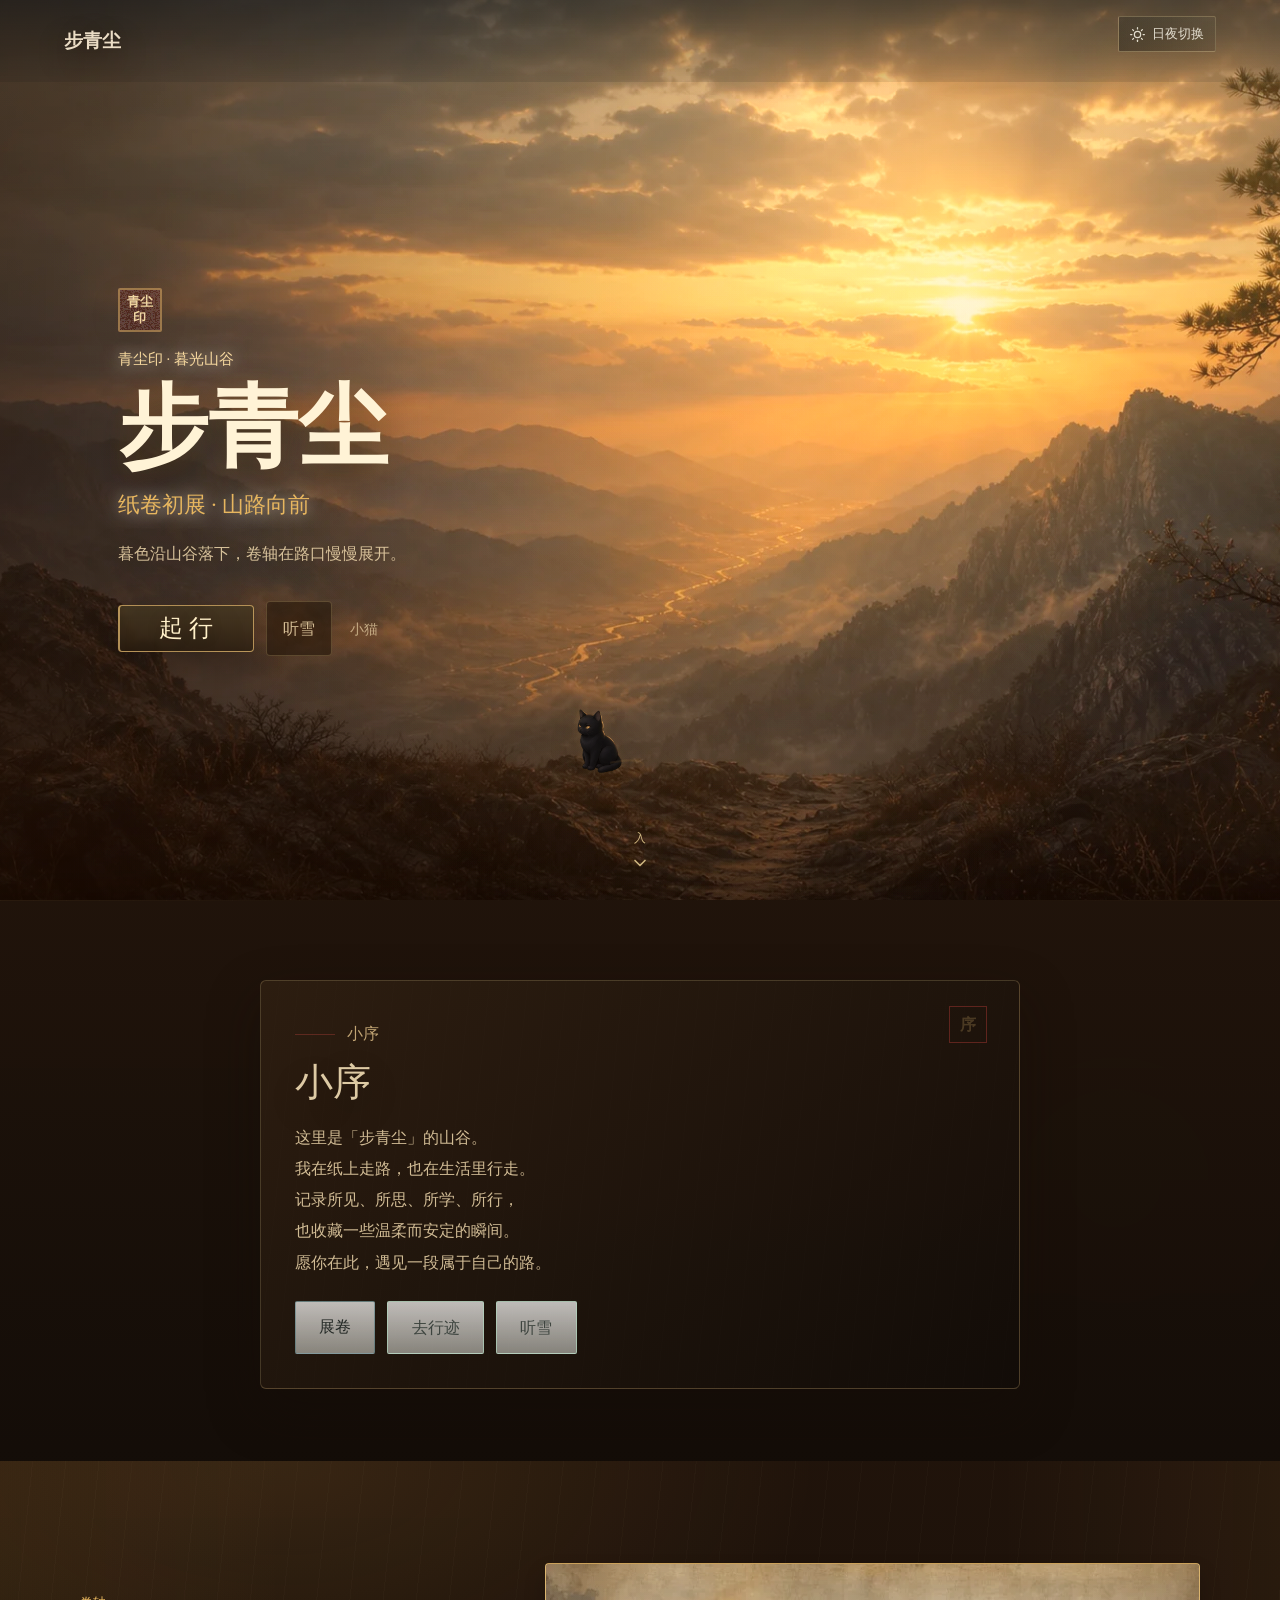
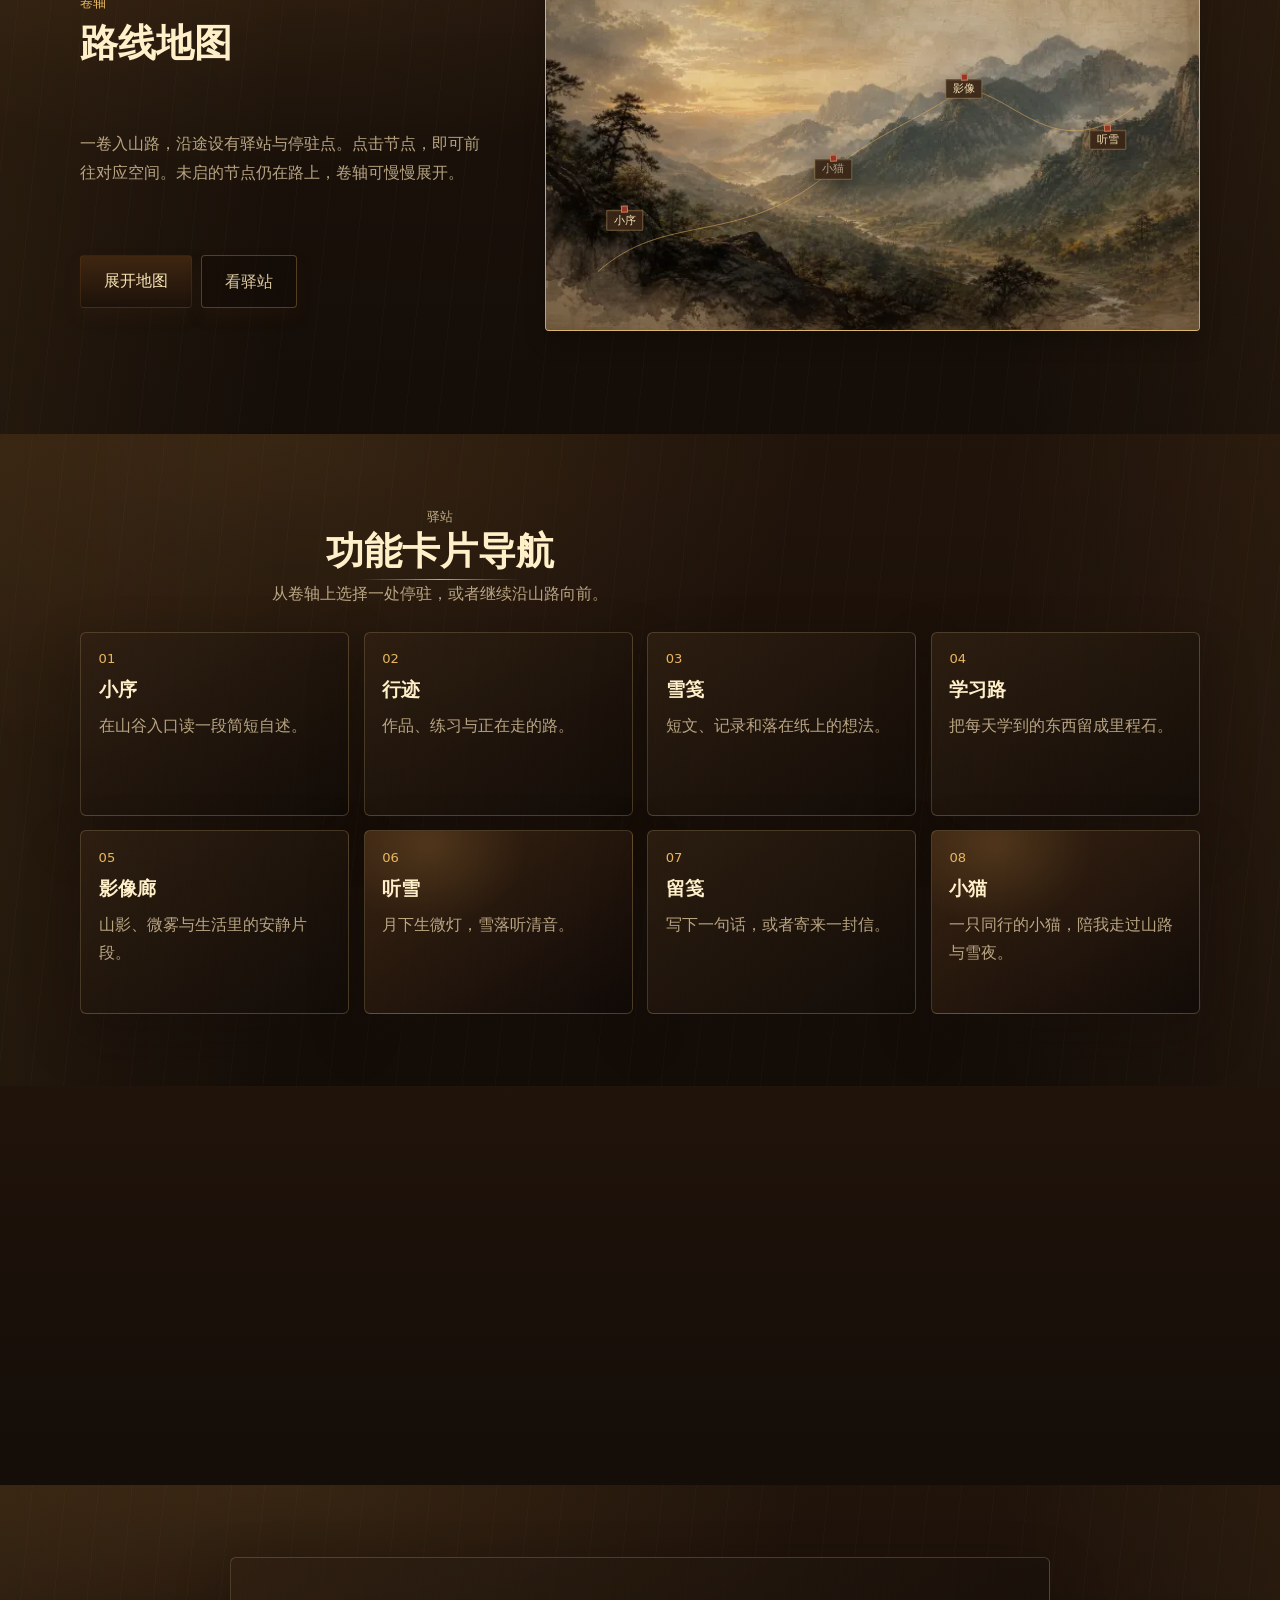
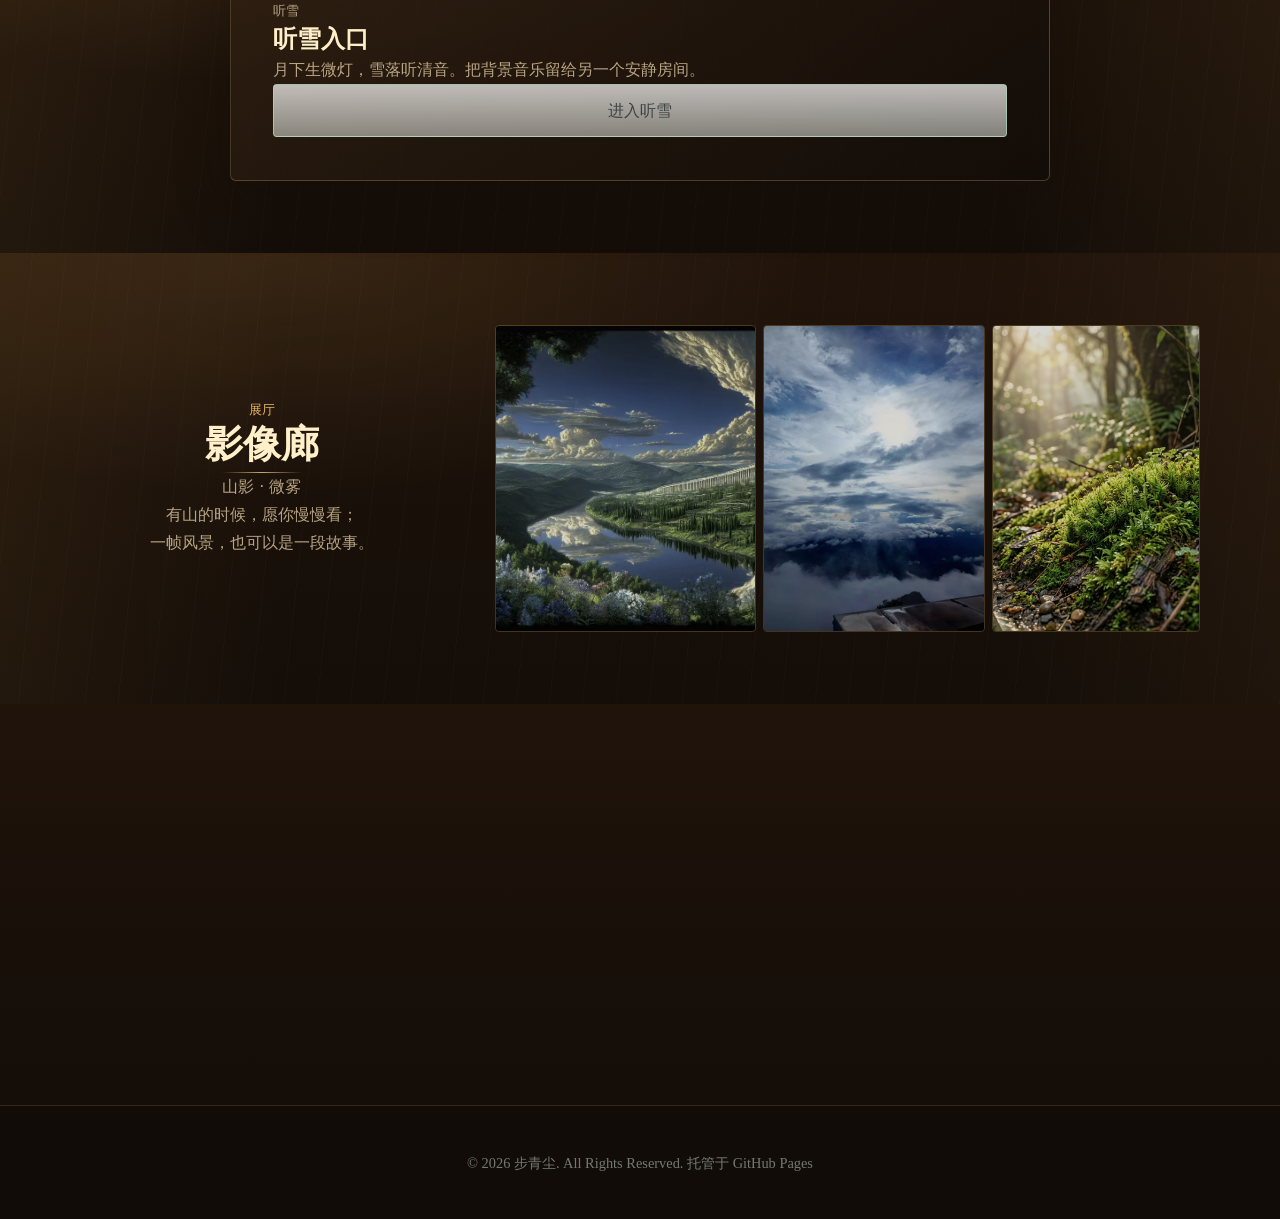
==== index.html @ f4dd0ffb "refactor: clarify homepage narrative structure" ====
<!DOCTYPE html>
<html lang="zh-CN">
<head>
  <meta charset="UTF-8">
  <meta name="viewport" content="width=device-width, initial-scale=1.0">
  <title>步青尘 | 中式水墨个人主页</title>
  <meta name="description" content="步青尘的个人主页，一个中式水墨风格的静态个人网站，用于记录前端学习、个人项目和网页设计实践。">
  <meta name="author" content="步青尘">
  <meta name="robots" content="index, follow">
  <meta name="theme-color" content="#21150c">
  <link rel="icon" href="data:image/svg+xml,%3Csvg xmlns='http://www.w3.org/2000/svg' viewBox='0 0 64 64'%3E%3Crect width='64' height='64' rx='8' fill='%23faf7ef'/%3E%3Ctext x='32' y='42' font-size='34' text-anchor='middle' fill='%23cc4343' font-family='serif'%3E步%3C/text%3E%3C/svg%3E">
  <meta property="og:locale" content="zh_CN">
  <meta property="og:type" content="website">
  <meta property="og:site_name" content="步青尘">
  <meta property="og:title" content="步青尘 | 中式水墨个人主页">
  <meta property="og:description" content="步青尘的个人主页，一个中式水墨风格的静态个人网站，用于记录前端学习、个人项目和网页设计实践。">
  <meta property="og:url" content="https://uner9895-blip.github.io/liuyuexue-site/">
  <meta property="og:image" content="https://uner9895-blip.github.io/liuyuexue-site/assets/images/bg/bg-home.png">
  <meta name="twitter:card" content="summary_large_image">
  <meta name="twitter:title" content="步青尘 | 中式水墨个人主页">
  <meta name="twitter:description" content="步青尘的个人主页，一个中式水墨风格的静态个人网站，用于记录前端学习、个人项目和网页设计实践。">
  <meta name="twitter:image" content="https://uner9895-blip.github.io/liuyuexue-site/assets/images/bg/bg-home.png">
  <link rel="canonical" href="https://uner9895-blip.github.io/liuyuexue-site/">
  <script type="application/ld+json">
    {
      "@context": "https://schema.org",
      "@type": "WebSite",
      "name": "步青尘",
      "url": "https://uner9895-blip.github.io/liuyuexue-site/",
      "description": "步青尘的个人主页，一个中式水墨风格的静态个人网站，用于记录前端学习、个人项目和网页设计实践。"
    }
  </script>
  <link rel="stylesheet" href="assets/css/style.css?v=2.0.8">
  <link rel="stylesheet" href="assets/css/v2-structure.css?v=2.0.0">
  <link rel="stylesheet" href="assets/css/home-route-map.css?v=3.0.2">
  <script>
    (function() {
      var homeWorld = localStorage.getItem('home-world');
      var theme = homeWorld === 'night' ? 'dark' : 'light';
      var root = document.documentElement;
      root.setAttribute('data-theme', theme);
      root.setAttribute('data-world', theme === 'dark' ? 'night' : 'day');
    })();
  </script>
</head>
<body class="page-home">
  <div class="plum-shadows" aria-hidden="true"></div>
  <div class="ink-wash-bg" aria-hidden="true">
    <div class="ink-wash-1"></div>
    <div class="ink-wash-2"></div>
  </div>

  <svg class="ink-silhouette" viewBox="0 0 120 200" fill="currentColor" xmlns="http://www.w3.org/2000/svg" aria-hidden="true">
    <path d="M10,200 Q15,130 12,90 Q8,50 15,10 Q14,8 12,8 Q5,50 9,90 Q12,130 7,200 Z" opacity="0.6"/>
    <path d="M15,110 Q40,90 60,95 Q40,102 15,110 Z" opacity="0.8"/>
    <path d="M13,105 Q35,80 50,75 Q35,90 13,105 Z" opacity="0.8"/>
    <path d="M15,50 Q45,45 70,55 Q45,55 15,50 Z" opacity="0.8"/>
    <path d="M14,45 Q40,30 55,25 Q38,38 14,45 Z" opacity="0.8"/>
    <path d="M15,10 Q35,15 50,8 Q35,20 15,10 Z" opacity="0.8"/>
    <path d="M90,200 Q80,140 85,100 Q90,60 82,20 Q80,18 78,18 Q86,60 81,100 Q76,140 86,200 Z" opacity="0.4"/>
    <path d="M85,120 Q110,110 120,115 Q105,125 85,120 Z" opacity="0.5"/>
    <path d="M84,115 Q105,100 115,95 Q100,110 84,115 Z" opacity="0.5"/>
    <path d="M83,60 Q105,65 118,80 Q100,75 83,60 Z" opacity="0.5"/>
  </svg>

  <header>
    <nav class="nav-container" aria-label="主导航">
      <a class="logo" href="index.html" aria-label="步青尘首页">
        <span class="logo-text">步青尘</span>
      </a>
      <button class="burger-btn" type="button" aria-label="打开导航菜单" aria-expanded="false" aria-controls="site-menu">
        <span class="burger-line"></span>
        <span class="burger-line"></span>
        <span class="burger-line"></span>
      </button>
      <div class="home-orbit-controls" aria-label="首页快捷入口">
        <button class="theme-toggle-btn home-world-toggle" type="button" aria-label="切换暮光山谷与夜行山路">
          <svg class="theme-icon-sun" viewBox="0 0 24 24" fill="none" stroke="currentColor" stroke-width="2" stroke-linecap="round" stroke-linejoin="round" aria-hidden="true">
            <circle cx="12" cy="12" r="5"></circle>
            <line x1="12" y1="1" x2="12" y2="3"></line>
            <line x1="12" y1="21" x2="12" y2="23"></line>
            <line x1="4.22" y1="4.22" x2="5.64" y2="5.64"></line>
            <line x1="18.36" y1="18.36" x2="19.78" y2="19.78"></line>
            <line x1="1" y1="12" x2="3" y2="12"></line>
            <line x1="21" y1="12" x2="23" y2="12"></line>
            <line x1="4.22" y1="19.78" x2="5.64" y2="18.36"></line>
            <line x1="18.36" y1="5.64" x2="19.78" y2="4.22"></line>
          </svg>
          <svg class="theme-icon-moon" viewBox="0 0 24 24" fill="none" stroke="currentColor" stroke-width="2" stroke-linecap="round" stroke-linejoin="round" aria-hidden="true">
            <path d="M21 12.79A9 9 0 1 1 11.21 3 7 7 0 0 0 21 12.79z"></path>
          </svg>
          <span class="home-world-label">日夜切换</span>
        </button>
      </div>
      <ul class="nav-menu" id="site-menu">
        <li class="nav-item active"><a href="index.html" aria-current="page">起行</a></li>
        <li class="nav-item"><a href="about.html">小序</a></li>
        <li class="nav-item"><a href="projects.html">行迹</a></li>
        <li class="nav-item"><a href="articles.html">雪笺</a></li>
        <li class="nav-item"><a href="learning.html">学习路</a></li>
        <li class="nav-item"><a href="gallery.html">影像廊</a></li>
        <li class="nav-item"><a href="music.html">听雪</a></li>
        <li class="nav-item"><a href="contact.html">留笺</a></li>
        <li class="nav-item">
          <button class="theme-toggle-btn" type="button" aria-label="切换深色/浅色模式">
            <!-- 太阳图标 -->
            <svg class="theme-icon-sun" viewBox="0 0 24 24" fill="none" stroke="currentColor" stroke-width="2" stroke-linecap="round" stroke-linejoin="round">
              <circle cx="12" cy="12" r="5"></circle>
              <line x1="12" y1="1" x2="12" y2="3"></line>
              <line x1="12" y1="21" x2="12" y2="23"></line>
              <line x1="4.22" y1="4.22" x2="5.64" y2="5.64"></line>
              <line x1="18.36" y1="18.36" x2="19.78" y2="19.78"></line>
              <line x1="1" y1="12" x2="3" y2="12"></line>
              <line x1="21" y1="12" x2="23" y2="12"></line>
              <line x1="4.22" y1="19.78" x2="5.64" y2="18.36"></line>
              <line x1="18.36" y1="5.64" x2="19.78" y2="4.22"></line>
            </svg>
            <!-- 月亮图标 -->
            <svg class="theme-icon-moon" viewBox="0 0 24 24" fill="none" stroke="currentColor" stroke-width="2" stroke-linecap="round" stroke-linejoin="round">
              <path d="M21 12.79A9 9 0 1 1 11.21 3 7 7 0 0 0 21 12.79z"></path>
            </svg>
          </button>
        </li>
      </ul>
    </nav>
  </header>

  <main class="page-fade">
    <!-- 入口：暮光山谷与纸卷世界 -->
    <section class="courtyard world-shell home-scroll-hero" aria-label="步青尘 · 起行入口">
      <div class="courtyard-scene world-scene" aria-hidden="true">
        <div class="scene-sky"></div>

        <div class="scene-layer scene-stars" style="--px:4px;--py:3px;">
          <span class="ink-star" style="left:14%; top:20%;"></span>
          <span class="ink-star" style="left:26%; top:13%; animation-delay:1.4s;"></span>
          <span class="ink-star" style="left:71%; top:17%; animation-delay:.7s;"></span>
          <span class="ink-star" style="left:83%; top:26%; animation-delay:2.1s;"></span>
          <span class="ink-star" style="left:58%; top:11%; animation-delay:1.1s;"></span>
        </div>

        <div class="scene-layer scene-moon" style="--px:7px;--py:5px;">
          <span class="moon-disc"></span>
        </div>

        <div class="scene-layer scene-mountains" style="--px:16px;--py:9px;">
          <svg class="layer-inner" viewBox="0 0 1440 700" preserveAspectRatio="xMidYMax slice" xmlns="http://www.w3.org/2000/svg">
            <path class="ridge ridge-far" d="M0 470 C170 410 280 452 430 392 C560 340 690 392 820 356 C980 312 1110 372 1260 330 C1340 308 1400 320 1440 300 L1440 700 L0 700 Z"/>
            <path class="ridge ridge-mid" d="M0 532 C150 486 300 510 440 462 C600 408 720 462 870 420 C1010 382 1150 430 1290 396 C1360 380 1410 388 1440 378 L1440 700 L0 700 Z"/>
            <path class="ridge ridge-near" d="M0 600 C140 560 250 588 400 552 C560 514 700 566 850 536 C1010 504 1150 556 1300 528 C1370 516 1410 522 1440 514 L1440 700 L0 700 Z"/>
          </svg>
        </div>

        <div class="scene-layer scene-plum" style="--px:34px;--py:15px;">
          <svg class="layer-inner" viewBox="0 0 1440 700" preserveAspectRatio="xMidYMax slice" xmlns="http://www.w3.org/2000/svg">
            <g class="plum-branch" fill="none" stroke-linecap="round" stroke-linejoin="round">
              <path d="M-20 706 C90 612 150 560 196 470 C236 392 250 320 300 250" stroke-width="15"/>
              <path d="M196 470 C250 452 300 470 360 430" stroke-width="7"/>
              <path d="M236 392 C190 360 150 356 96 330" stroke-width="6"/>
              <path d="M268 308 C320 296 360 312 408 286" stroke-width="5.5"/>
              <path d="M250 320 C214 286 196 262 188 220" stroke-width="5"/>
            </g>
            <g class="plum-blossoms">
              <g class="blossom" transform="translate(300 250)"><circle r="7"/><circle class="b-core" r="2.4"/></g>
              <g class="blossom" transform="translate(360 430)"><circle r="6"/><circle class="b-core" r="2.1"/></g>
              <g class="blossom" transform="translate(408 286)"><circle r="6.5"/><circle class="b-core" r="2.2"/></g>
              <g class="blossom" transform="translate(96 330)"><circle r="5.5"/><circle class="b-core" r="2"/></g>
              <g class="blossom" transform="translate(188 220)"><circle r="6"/><circle class="b-core" r="2.1"/></g>
              <g class="blossom" transform="translate(232 420)"><circle r="5"/><circle class="b-core" r="1.8"/></g>
              <g class="blossom" transform="translate(150 470)"><circle r="6.5"/><circle class="b-core" r="2.2"/></g>
              <g class="blossom" transform="translate(330 320)"><circle r="5"/><circle class="b-core" r="1.8"/></g>
            </g>
          </svg>
        </div>
      </div>

      <div class="courtyard-content world-content">
        <span class="seal seal-yinke courtyard-seal" aria-hidden="true">青尘<br>印</span>
        <p class="courtyard-kicker">青尘印 · 暮光山谷</p>
        <h1 class="courtyard-title">步青尘</h1>
        <p class="courtyard-subtitle">纸卷初展 · 山路向前</p>
        <p class="courtyard-atmosphere">暮色沿山谷落下，卷轴在路口慢慢展开。</p>
        <div class="courtyard-actions" aria-label="首页主要入口">
          <a class="courtyard-enter" href="#home-prologue">起 行</a>
          <a class="courtyard-link" href="music.html">听雪</a>
          <a class="courtyard-link courtyard-link--cat" href="#home-cat-title">小猫</a>
        </div>
      </div>

      <a class="courtyard-cue" href="#home-prologue" aria-label="向下浏览，起行">
        <span class="cue-text">入</span>
        <svg viewBox="0 0 24 24" fill="none" stroke="currentColor" stroke-width="2" stroke-linecap="round" stroke-linejoin="round" aria-hidden="true">
          <polyline points="6 9 12 15 18 9"></polyline>
        </svg>
      </a>
    </section>

    <!-- 第一屏之后：短序与继续入口 -->
    <section class="hero-section home-brief-intro home-scroll-section" id="home-prologue" aria-labelledby="home-title">
      <div class="home-brief-scroll home-section-shell scroll-reveal">
        <span class="home-brief-mark" aria-hidden="true">序</span>
        <p class="hero-kicker">小序</p>
        <h2 id="home-title" class="hero-title">小序</h2>
        <p class="hero-desc">
          这里是「步青尘」的山谷。<br>
          我在纸上走路，也在生活里行走。<br>
          记录所见、所思、所学、所行，<br>
          也收藏一些温柔而安定的瞬间。<br>
          愿你在此，遇见一段属于自己的路。
        </p>
        <div class="home-intro-actions" aria-label="继续进入其他空间">
          <button class="btn-ink home-route-reopen" type="button" aria-controls="home-route-map" aria-expanded="false" data-route-map-trigger>展卷</button>
          <a href="projects.html" class="btn-ink btn-secondary">去行迹</a>
          <a href="music.html" class="btn-ink btn-secondary">听雪</a>
        </div>
      </div>
    </section>

    <section class="home-scroll-section home-route-section" aria-labelledby="home-route-overview-title">
      <div class="home-section-shell home-route-shell">
        <div class="home-route-overview">
          <div class="home-preview-head">
            <span class="home-preview-kicker">卷轴</span>
            <h2 id="home-route-overview-title">路线地图</h2>
          </div>
          <p>一卷入山路，沿途设有驿站与停驻点。点击节点，即可前往对应空间。未启的节点仍在路上，卷轴可慢慢展开。</p>
          <div class="home-map-preview" aria-hidden="true">
            <img src="assets/visuals/home/route-scroll-valley-preview.webp" width="640" height="360" loading="lazy" decoding="async" alt="">
            <svg class="home-map-preview-route" viewBox="0 0 100 56" preserveAspectRatio="none" focusable="false">
              <path d="M8 47 C18 38 29 43 42 33 C50 26 57 24 64 19 C72 20 78 31 90 22"></path>
            </svg>
            <span class="home-map-pin home-map-pin-prologue">小序</span>
            <span class="home-map-pin home-map-pin-gallery">影像</span>
            <span class="home-map-pin home-map-pin-music">听雪</span>
            <span class="home-map-pin home-map-pin-cat">小猫</span>
          </div>
          <div class="home-map-actions">
            <button class="btn-ink home-route-reopen" type="button" aria-controls="home-route-map" aria-expanded="false" data-route-map-trigger>展开地图</button>
            <a class="btn-ink btn-secondary" href="#home-pathways">看驿站</a>
          </div>
        </div>
      </div>

      <!-- 空间地图：有 JS 时展开为对话层，无 JS 时保留静态链接。 -->
      <section class="route-guide mount-map" id="home-route-map" aria-labelledby="route-map-title" aria-describedby="route-map-subtitle" data-map-desktop="assets/visuals/home/route-scroll-valley-wide-v3.webp" data-map-desktop-width="1831" data-map-desktop-height="859" data-map-mobile="assets/visuals/home/route-scroll-valley-mobile-v3.webp" data-map-mobile-width="853" data-map-mobile-height="1844">
        <div class="mount-map__scrim" aria-hidden="true"></div>
        <div class="mount-map__scene">
          <header class="mount-map__header">
            <p class="mount-map__eyebrow">起行卷 · 山路向前</p>
            <h2 id="route-map-title" class="mount-map__title">路线地图</h2>
            <p id="route-map-subtitle" class="mount-map__subtitle">一卷入山路，沿途设有驿站与停驻点。</p>
          </header>
          <button class="route-guide-close mount-map__close" type="button" aria-label="合卷并关闭路线地图">
            <span aria-hidden="true">合卷</span>
          </button>
          <p class="mount-map__status" id="route-map-status" aria-live="polite" data-default-text="当前：小序 · 从谷口读一段自序。">当前：小序 · 从谷口读一段自序。</p>
          <div class="mount-map__scroll">
            <div class="mount-map__journey">
              <div class="mount-map__vista" aria-hidden="true"></div>
              <svg class="mount-map__route mount-map__route--desktop" viewBox="0 0 1000 600" preserveAspectRatio="none" aria-hidden="true" focusable="false">
                <path class="mount-map__route-shadow" d="M65 548 C85 525 96 500 120 480 C165 440 225 465 280 408 C330 370 365 466 420 444 C470 423 505 395 550 366 C590 342 610 330 640 318 C670 303 695 270 730 252 C765 260 790 300 830 300 C865 280 885 220 910 180 C924 164 932 151 940 140" pathLength="1"></path>
                <path class="mount-map__route-segment" data-segment="about" d="M65 548 C85 525 96 500 120 480" pathLength="1"></path>
                <path class="mount-map__route-segment" data-segment="projects" d="M120 480 C165 440 225 465 280 408" pathLength="1"></path>
                <path class="mount-map__route-segment" data-segment="articles" d="M280 408 C330 370 365 466 420 444" pathLength="1"></path>
                <path class="mount-map__route-segment" data-segment="learning" d="M420 444 C470 423 505 395 550 366" pathLength="1"></path>
                <path class="mount-map__route-segment" data-segment="cat" d="M550 366 C590 342 610 330 640 318" pathLength="1"></path>
                <path class="mount-map__route-segment" data-segment="gallery" d="M640 318 C670 303 695 270 730 252" pathLength="1"></path>
                <path class="mount-map__route-segment" data-segment="music" d="M730 252 C765 260 790 300 830 300" pathLength="1"></path>
                <path class="mount-map__route-segment" data-segment="contact" d="M830 300 C865 280 885 220 910 180 C924 164 932 151 940 140" pathLength="1"></path>
              </svg>
              <svg class="mount-map__route mount-map__route--mobile" viewBox="0 0 400 2200" preserveAspectRatio="none" aria-hidden="true" focusable="false">
                <path class="mount-map__route-shadow" d="M185 2150 C145 2110 125 2070 115 2025 C132 1928 236 1870 285 1775 C255 1685 165 1610 135 1525 C156 1430 252 1358 285 1275 C260 1178 165 1110 135 1025 C166 930 252 860 285 775 C260 680 170 610 135 525 C160 430 245 355 270 285 C266 238 260 208 250 180" pathLength="1"></path>
                <path class="mount-map__route-segment" data-segment="about" d="M185 2150 C145 2110 125 2070 115 2025" pathLength="1"></path>
                <path class="mount-map__route-segment" data-segment="projects" d="M115 2025 C132 1928 236 1870 285 1775" pathLength="1"></path>
                <path class="mount-map__route-segment" data-segment="articles" d="M285 1775 C255 1685 165 1610 135 1525" pathLength="1"></path>
                <path class="mount-map__route-segment" data-segment="learning" d="M135 1525 C156 1430 252 1358 285 1275" pathLength="1"></path>
                <path class="mount-map__route-segment" data-segment="cat" d="M285 1275 C260 1178 165 1110 135 1025" pathLength="1"></path>
                <path class="mount-map__route-segment" data-segment="gallery" d="M135 1025 C166 930 252 860 285 775" pathLength="1"></path>
                <path class="mount-map__route-segment" data-segment="music" d="M285 775 C260 680 170 610 135 525" pathLength="1"></path>
                <path class="mount-map__route-segment" data-segment="contact" d="M135 525 C160 430 245 355 270 285 C266 238 260 208 250 180" pathLength="1"></path>
              </svg>
              <nav class="mount-map__landmarks" aria-label="沿山路依次前往各页面">
                <a class="mount-map__landmark" href="#home-prologue" data-landmark="about" data-state="current" aria-current="location" aria-label="第 1 站，小序，当前站，从谷口读一段自序">
                  <span class="mount-map__marker" aria-hidden="true"><span class="mount-map__marker-seal">序</span></span>
                  <span class="mount-map__label"><span class="mount-map__step">01</span><strong>小序</strong><small>谷口题签</small></span>
                </a>
                <a class="mount-map__landmark" href="projects.html" data-landmark="projects" aria-label="第 2 站，行迹，看看作品与练习">
                  <span class="mount-map__marker" aria-hidden="true"><span class="mount-map__marker-seal">迹</span></span>
                  <span class="mount-map__label"><span class="mount-map__step">02</span><strong>行迹</strong><small>旧路留痕</small></span>
                </a>
                <a class="mount-map__landmark" href="articles.html" data-landmark="articles" aria-label="第 3 站，雪笺，读落在纸上的短文">
                  <span class="mount-map__marker" aria-hidden="true"><span class="mount-map__marker-seal">笺</span></span>
                  <span class="mount-map__label"><span class="mount-map__step">03</span><strong>雪笺</strong><small>临水展笺</small></span>
                </a>
                <a class="mount-map__landmark" href="learning.html" data-landmark="learning" aria-label="第 4 站，学习路，查看学习里程">
                  <span class="mount-map__marker" aria-hidden="true"><span class="mount-map__marker-seal">学</span></span>
                  <span class="mount-map__label"><span class="mount-map__step">04</span><strong>学习路</strong><small>拾级而上</small></span>
                </a>
                <button class="mount-map__landmark" type="button" data-landmark="cat" data-state="locked" aria-disabled="true" aria-label="第 5 站，小猫，未启程，页面尚未开放">
                  <span class="mount-map__marker" aria-hidden="true"><span class="mount-map__marker-seal">未</span></span>
                  <span class="mount-map__label"><span class="mount-map__step">05</span><strong>小猫</strong><small>未启程</small></span>
                </button>
                <a class="mount-map__landmark" href="gallery.html" data-landmark="gallery" aria-label="第 6 站，影像廊，停驻山腰看风景">
                  <span class="mount-map__marker" aria-hidden="true"><span class="mount-map__marker-seal">影</span></span>
                  <span class="mount-map__label"><span class="mount-map__step">06</span><strong>影像廊</strong><small>山腰停驻</small></span>
                </a>
                <a class="mount-map__landmark" href="music.html" data-landmark="music" aria-label="第 7 站，听雪，去梅树下听清音">
                  <span class="mount-map__marker" aria-hidden="true"><span class="mount-map__marker-seal">听</span></span>
                  <span class="mount-map__label"><span class="mount-map__step">07</span><strong>听雪</strong><small>梅下清音</small></span>
                </a>
                <a class="mount-map__landmark" href="contact.html" data-landmark="contact" aria-label="第 8 站，留笺，在远处驿站写一封信">
                  <span class="mount-map__marker" aria-hidden="true"><span class="mount-map__marker-seal">留</span></span>
                  <span class="mount-map__label"><span class="mount-map__step">08</span><strong>留笺</strong><small>山门寄语</small></span>
                </a>
              </nav>
            </div>
          </div>
        </div>
        <nav class="mount-map__fallback-links" aria-label="静态入山链接">
          <a href="#home-prologue">小序</a>
          <a href="projects.html">行迹</a>
          <a href="articles.html">雪笺</a>
          <a href="learning.html">学习路</a>
          <span aria-disabled="true">小猫（未启程）</span>
          <a href="gallery.html">影像廊</a>
          <a href="music.html">听雪</a>
          <a href="contact.html">留笺</a>
        </nav>
      </section>

    </section>

    <section class="home-scroll-section home-pathways-section" id="home-pathways" aria-labelledby="home-pathways-title">
      <div class="home-section-shell">
        <div class="home-section-title">
          <p class="home-section-kicker">驿站</p>
          <h2 id="home-pathways-title">功能卡片导航</h2>
          <p>从卷轴上选择一处停驻，或者继续沿山路向前。</p>
        </div>
        <div class="home-feature-grid">
          <a class="home-feature-card" href="#home-prologue">
            <span class="home-feature-index">01</span>
            <h3>小序</h3>
            <p>在山谷入口读一段简短自述。</p>
          </a>
          <a class="home-feature-card" href="projects.html">
            <span class="home-feature-index">02</span>
            <h3>行迹</h3>
            <p>作品、练习与正在走的路。</p>
          </a>
          <a class="home-feature-card" href="articles.html">
            <span class="home-feature-index">03</span>
            <h3>雪笺</h3>
            <p>短文、记录和落在纸上的想法。</p>
          </a>
          <a class="home-feature-card" href="learning.html">
            <span class="home-feature-index">04</span>
            <h3>学习路</h3>
            <p>把每天学到的东西留成里程石。</p>
          </a>
          <a class="home-feature-card" href="gallery.html">
            <span class="home-feature-index">05</span>
            <h3>影像廊</h3>
            <p>山影、微雾与生活里的安静片段。</p>
          </a>
          <a class="home-feature-card home-feature-card--music" href="music.html">
            <span class="home-feature-index">06</span>
            <h3>听雪</h3>
            <p>月下生微灯，雪落听清音。</p>
          </a>
          <a class="home-feature-card" href="contact.html">
            <span class="home-feature-index">07</span>
            <h3>留笺</h3>
            <p>写下一句话，或者寄来一封信。</p>
          </a>
          <a class="home-feature-card home-feature-card--cat" href="#home-cat-title">
            <span class="home-feature-index">08</span>
            <h3>小猫</h3>
            <p>一只同行的小猫，陪我走过山路与雪夜。</p>
          </a>
        </div>
      </div>
    </section>

    <section class="home-scroll-section home-companion-section" aria-labelledby="home-cat-title">
      <div class="home-section-shell home-companion-shell">
        <div class="home-cat-panel">
          <div class="home-cat-portrait" aria-hidden="true">
            <img data-deferred-src="assets/visuals/cat/cat-idle.png" width="867" height="1049" loading="lazy" decoding="async" alt="">
          </div>
          <div>
            <p class="home-section-kicker">同行者</p>
            <h2 id="home-cat-title">小猫同行者</h2>
            <p>愿意醒来，愿意可爱，有体温感。它不是装饰，是陪伴入口。</p>
            <button class="btn-ink" type="button" data-home-cat-action>和小猫打招呼</button>
          </div>
        </div>
      </div>
    </section>

    <section class="home-scroll-section home-snow-section" aria-labelledby="home-snow-title">
      <div class="home-section-shell home-snow-shell">
        <div class="home-snow-panel">
          <p class="home-section-kicker">听雪</p>
          <h2 id="home-snow-title">听雪入口</h2>
          <p>月下生微灯，雪落听清音。把背景音乐留给另一个安静房间。</p>
          <a class="btn-ink btn-secondary" href="music.html">进入听雪</a>
        </div>
      </div>
    </section>

    <section class="home-scroll-section home-gallery-section" aria-labelledby="home-gallery-title">
      <div class="home-section-shell">
        <article class="home-gallery-preview">
          <div class="home-section-title home-gallery-copy">
            <p class="home-section-kicker">展厅</p>
            <h2 id="home-gallery-title">影像廊</h2>
            <p>山影 · 微雾<br>有山的时候，愿你慢慢看；<br>一帧风景，也可以是一段故事。</p>
          </div>
          <a class="home-gallery-strip" href="gallery.html" aria-label="进入影像廊">
            <img data-deferred-src="assets/images/gallery/3df858748cd0f8375a2a4f2727a2b05b.jpg" width="1159" height="689" loading="lazy" decoding="async" alt="远处山谷、河面倒影和被云光照亮的山坡">
            <img data-deferred-src="assets/images/gallery/1534941e2495b8bc5b1b0722ea1ae57c.jpg" width="1279" height="1704" loading="lazy" decoding="async" alt="傍晚天空里层叠的蓝灰云与透出的日光">
            <img data-deferred-src="assets/images/gallery/spring_moss.jpg" width="1024" height="1024" loading="lazy" decoding="async" alt="雨后林地里带着水汽的青苔与细小新芽">
          </a>
        </article>
      </div>
    </section>

    <section class="home-scroll-section home-ledger-section" aria-labelledby="home-ledger-title">
      <div class="home-section-shell">
        <div class="home-section-title">
          <p class="home-section-kicker">卷末</p>
          <h2 id="home-ledger-title">底部三栏</h2>
        </div>
        <div class="home-ledger-grid">
          <article class="home-ledger-card">
            <h3>整体气质</h3>
            <p>暮光山谷、夜行山路、纸卷地图、黑金水墨。</p>
          </article>
          <article class="home-ledger-card">
            <h3>小猫同行者</h3>
            <p>愿意醒来，愿意可爱，有体温感，不是装饰，是陪伴入口。</p>
          </article>
          <article class="home-ledger-card">
            <h3>技术方向</h3>
            <p>静态网站（HTML + CSS + JS）、GitHub Pages 部署、响应式设计、支持 reduced-motion、不引入新框架。</p>
          </article>
        </div>
      </div>
    </section>
  </main>
 
  <footer>
    <div class="footer-content">
      <p class="footer-text">© 2026 步青尘. All Rights Reserved. 托管于 GitHub Pages</p>
    </div>
  </footer>
 
  <!-- 听雪小筑音乐挂件 -->
  <div class="music-widget" role="complementary" aria-label="听雪小筑音乐播放器">
    <button class="music-pendant" type="button" aria-label="展开音乐播放器" aria-expanded="false">
      <svg viewBox="0 0 24 24" fill="none" stroke="currentColor" stroke-width="1.5" stroke-linecap="round" stroke-linejoin="round">
        <circle cx="12" cy="6" r="3" />
        <path d="M12 9v7" />
        <path d="M9 16h6l-3 5z" />
      </svg>
    </button>
    <div class="music-card">
      <div class="music-info">
        <span class="music-title">一曲清音</span>
        <span class="music-subtitle">春风入梅枝 · 古琴清心调</span>
      </div>
      <div class="music-controls">
        <button class="music-play-btn" type="button" aria-label="播放音乐">
          <svg viewBox="0 0 24 24"><path d="M8 5v14l11-7z"/></svg>
        </button>
        <div class="music-volume">
          <svg viewBox="0 0 24 24" fill="none" stroke="currentColor" stroke-width="2" stroke-linecap="round" stroke-linejoin="round">
            <polygon points="11 5 6 9 2 9 2 15 6 15 11 19 11 5"></polygon>
            <path d="M19.07 4.93a10 10 0 0 1 0 14.14M15.54 8.46a5 5 0 0 1 0 7.07"></path>
          </svg>
          <input type="range" class="volume-slider" min="0" max="1" step="0.05" value="0.5" aria-label="音量调节">
        </div>
      </div>
    </div>
  </div>
 
  <!-- 黑猫陪伴挂载区（Codex 接管视觉资源） -->
  <div class="companion-zone" aria-hidden="true"></div>

  <script src="assets/data/site-data.js?v=2.0.0"></script>
  <script src="assets/js/main.js?v=2.1.3"></script>
</body>
</html>
---- assets/css/style.css ----
/* ==========================================================================
   六月雪 - 中式水墨风格静态网页设计系统
   ========================================================================== */

:root {
  /* 白天模式 - 春日东方自然风配色 */
  --color-paper: #fefdf9; /* 暖白宣纸底，温润轻盈 */
  --color-paper-deep: #ebf3ec; /* 浅竹玉白，清新透亮 */
  --color-ink-dark: #232c28; /* 深黛墨，温暖清雅的深色 */
  --color-ink-medium: #4e5a54; /* 中黛墨，舒适的阅读字色 */
  --color-ink-light: #809087; /* 浅黛墨 */
  --color-daiqing: #326d75; /* 亮黛青 */
  --color-cinnabar: #cc4343; /* 醒目朱砂红 */
  --color-tea: #8a7b6e; /* 雅致木茶 */
  --color-gold: #dccca5; /* 草木淡金 */
  --color-spring-green: #b2d6be; /* 春竹新芽嫩绿 */
  --color-plum-pink: #fbcad0; /* 桃花粉/梅花粉 */
  --color-border: rgba(178, 214, 190, 0.32); /* 春绿半透明细边框 */
  --shadow-soft: 0 16px 40px rgba(178, 214, 190, 0.12); /* 浅绿底蕴的呼吸感阴影 */
  --scene-x: 0;
  --scene-y: 0;
  --tilt-x: 0deg;
  --tilt-y: 0deg;

  /* 全局共用属性 */
  --font-title: "STSong", "Songti SC", "SimSun", "Noto Serif CJK SC", serif;
  --font-body: system-ui, -apple-system, BlinkMacSystemFont, "Segoe UI", "PingFang SC", "Microsoft YaHei", sans-serif;
  --spacing-xs: 0.5rem;
  --spacing-sm: 1rem;
  --spacing-md: 2rem;
  --spacing-lg: 4rem;
  --spacing-xl: 7rem;
  --max-width: 1120px;
  --transition-smooth: 320ms cubic-bezier(0.25, 0.8, 0.25, 1);
}

[data-theme="dark"] {
  /* 夜晚模式 - 墨蓝春夜 / 月下梅影 */
  --color-paper: #0c1013; /* 澄净深墨蓝 */
  --color-paper-deep: #141b22; /* 稍深的夜色卡片背景 */
  --color-ink-dark: #e3eceb; /* 舒适清透的月光白，利于正文阅读 */
  --color-ink-medium: #a8b9be; /* 柔和的淡黛灰，适中对比度 */
  --color-ink-light: #70848a; /* 暗影灰蓝 */
  --color-daiqing: #72cbd8; /* 亮黛青，夜光下清透的青色 */
  --color-cinnabar: #e25a5a; /* 明朱砂，夜间依然亮眼 */
  --color-tea: #a89482; /* 淡茶褐 */
  --color-gold: #d4bf92; /* 月光金，静夜的暖意 */
  --color-spring-green: #68a183; /* 幽竹绿 */
  --color-plum-pink: #d9939d; /* 夜梅粉 */
  --color-border: rgba(114, 203, 216, 0.15); /* 基于亮黛青的半透明边框 */
  --shadow-soft: 0 20px 50px rgba(0, 0, 0, 0.45);
}

*, *::before, *::after {
  box-sizing: border-box;
  margin: 0;
  padding: 0;
}

html {
  scroll-behavior: smooth;
  font-size: 16px;
  overflow-x: hidden;
}

body {
  min-height: 100vh;
  background-color: var(--color-paper);
  /* 宣纸底色叠加淡墨山水、春光晕染与微缩纸纹 */
  background-image:
    linear-gradient(180deg, rgba(254, 253, 249, 0.92) 0%, rgba(247, 242, 229, 0.88) 100%),
    radial-gradient(circle at 12% 18%, rgba(178, 214, 190, 0.20) 0%, transparent 52%),
    radial-gradient(circle at 86% 78%, rgba(251, 202, 208, 0.18) 0%, transparent 56%),
    radial-gradient(ellipse at 52% 118%, rgba(82, 96, 86, 0.08), transparent 50%),
    url("data:image/svg+xml,%3Csvg viewBox='0 0 260 260' xmlns='http://www.w3.org/2000/svg'%3E%3Cfilter id='paper'%3E%3CfeTurbulence type='fractalNoise' baseFrequency='0.72' numOctaves='4' stitchTiles='stitch'/%3E%3CfeColorMatrix type='saturate' values='0'/%3E%3C/filter%3E%3Crect width='100%25' height='100%25' filter='url(%23paper)' opacity='0.022'/%3E%3Cpath d='M0 40H260M0 132H260M0 218H260' stroke='%238a7b6e' stroke-width='0.35' opacity='0.08'/%3E%3C/svg%3E");
  background-size: auto, auto, auto, auto, 260px 260px;
  background-attachment: fixed;
  color: var(--color-ink-dark);
  font-family: var(--font-body);
  line-height: 1.85;
  letter-spacing: 0;
  display: flex;
  flex-direction: column;
  overflow-x: hidden;
  position: relative;
  text-rendering: optimizeLegibility;
  /* 平滑切换主题 */
  transition: background-color var(--transition-smooth), color var(--transition-smooth), background-image var(--transition-smooth);
}

[data-theme="dark"] body {
  /* 墨蓝月夜 - 月光与纸纹都压低亮度，保留阅读对比 */
  background-image:
    linear-gradient(180deg, rgba(12, 16, 19, 0.96) 0%, rgba(20, 27, 34, 0.94) 100%),
    radial-gradient(circle at 50% 12%, rgba(212, 191, 146, 0.08) 0%, transparent 52%),
    radial-gradient(circle at 10% 85%, rgba(114, 203, 216, 0.04) 0%, transparent 42%),
    radial-gradient(circle at 90% 75%, rgba(217, 147, 157, 0.035) 0%, transparent 42%),
    url("data:image/svg+xml,%3Csvg viewBox='0 0 260 260' xmlns='http://www.w3.org/2000/svg'%3E%3Cfilter id='paper'%3E%3CfeTurbulence type='fractalNoise' baseFrequency='0.74' numOctaves='4' stitchTiles='stitch'/%3E%3CfeColorMatrix type='saturate' values='0'/%3E%3C/filter%3E%3Crect width='100%25' height='100%25' filter='url(%23paper)' opacity='0.018'/%3E%3C/svg%3E");
  background-attachment: fixed;
}

body::before,
body::after {
  content: "";
  position: fixed;
  inset: 0;
  pointer-events: none;
  transition: opacity var(--transition-smooth);
}

/* 白天模式的春风绿影与微光 */
body::before {
  z-index: -4;
  background:
    radial-gradient(ellipse at 15% 15%, rgba(178, 214, 190, 0.15), transparent 50%),
    radial-gradient(ellipse at 85% 82%, rgba(251, 202, 208, 0.13), transparent 52%),
    radial-gradient(ellipse at 48% 10%, rgba(50, 109, 117, 0.045), transparent 54%),
    linear-gradient(120deg, transparent 0 26%, rgba(255, 255, 255, 0.22) 42%, transparent 66%);
  filter: blur(44px);
  animation: livingInkBreath 32s ease-in-out infinite alternate;
}

body::after {
  z-index: -5;
  background:
    url("data:image/svg+xml,%3Csvg viewBox='0 0 1400 520' xmlns='http://www.w3.org/2000/svg'%3E%3Cpath d='M0 384 C120 310 190 336 310 286 C430 234 500 286 625 230 C760 170 845 238 960 194 C1100 142 1220 196 1400 116 L1400 520 L0 520 Z' fill='%234e5a54' opacity='0.045'/%3E%3Cpath d='M0 430 C150 374 270 396 390 350 C525 296 620 344 735 292 C870 230 1010 284 1140 228 C1250 180 1320 194 1400 166' fill='none' stroke='%23326d75' stroke-width='3' opacity='0.035'/%3E%3C/svg%3E"),
    linear-gradient(135deg, rgba(255, 255, 255, 0.38) 0%, transparent 50%, rgba(243, 238, 223, 0.16) 100%);
  background-repeat: no-repeat;
  background-position: center bottom, center;
  background-size: 120vw 44vh, cover;
  opacity: 0.86;
  animation: paperLightDrift 40s ease-in-out infinite alternate;
}

/* 夜晚模式的春风绿影与暗光 */
[data-theme="dark"] body::before {
  background:
    radial-gradient(ellipse at 15% 15%, rgba(104, 161, 131, 0.05), transparent 45%),
    radial-gradient(ellipse at 85% 85%, rgba(217, 147, 157, 0.04), transparent 45%),
    radial-gradient(ellipse at 50% 10%, rgba(114, 203, 216, 0.02), transparent 50%);
}

[data-theme="dark"] body::after {
  background:
    url("data:image/svg+xml,%3Csvg viewBox='0 0 1400 520' xmlns='http://www.w3.org/2000/svg'%3E%3Cpath d='M0 384 C120 310 190 336 310 286 C430 234 500 286 625 230 C760 170 845 238 960 194 C1100 142 1220 196 1400 116 L1400 520 L0 520 Z' fill='%235ca8b5' opacity='0.035'/%3E%3Cpath d='M0 430 C150 374 270 396 390 350 C525 296 620 344 735 292 C870 230 1010 284 1140 228 C1250 180 1320 194 1400 166' fill='none' stroke='%23d4bf92' stroke-width='2.4' opacity='0.022'/%3E%3C/svg%3E"),
    linear-gradient(135deg, rgba(12, 16, 19, 0.5) 0%, transparent 70%);
  background-repeat: no-repeat;
  background-position: center bottom, center;
  background-size: 120vw 44vh, cover;
  opacity: 0.95;
}

img,
svg {
  max-width: 100%;
}

.ink-wash-bg {
  position: fixed;
  inset: 0;
  z-index: -3;
  pointer-events: none;
  overflow: hidden;
  transform: translate3d(calc(var(--scene-x) * -8px), calc(var(--scene-y) * -6px), 0);
  transition: transform 220ms ease-out;
}

.ink-wash-bg::before {
  content: "";
  position: absolute;
  left: -6%;
  right: -6%;
  bottom: -8vh;
  height: 44vh;
  background:
    radial-gradient(ellipse at 10% 82%, rgba(178, 214, 190, 0.19) 0 15%, transparent 42%),
    radial-gradient(ellipse at 35% 78%, rgba(251, 202, 208, 0.13) 0 16%, transparent 43%),
    radial-gradient(ellipse at 62% 84%, rgba(178, 214, 190, 0.16) 0 14%, transparent 42%),
    radial-gradient(ellipse at 88% 80%, rgba(251, 202, 208, 0.12) 0 15%, transparent 40%),
    linear-gradient(90deg, transparent 0%, rgba(78, 90, 84, 0.035) 45%, transparent 80%);
  filter: blur(42px);
  transform: scaleY(0.72);
  pointer-events: none;
  animation: floatingInkLow 36s ease-in-out infinite alternate;
}

.ink-wash-bg::after {
  content: "";
  position: absolute;
  top: 8vh;
  left: 8vw;
  width: min(72vw, 860px);
  height: 36vh;
  background:
    radial-gradient(ellipse at 24% 52%, rgba(178, 214, 190, 0.11), transparent 48%),
    radial-gradient(ellipse at 68% 50%, rgba(251, 202, 208, 0.10), transparent 54%),
    linear-gradient(96deg, transparent 0%, rgba(178, 214, 190, 0.08) 42%, transparent 76%),
    linear-gradient(172deg, transparent 18%, rgba(255, 255, 255, 0.18) 50%, transparent 78%);
  filter: blur(64px);
  opacity: 0.9;
  pointer-events: none;
  animation: floatingInkCloud 30s ease-in-out infinite alternate;
}

.ink-wash-1,
.ink-wash-2 {
  position: absolute;
  border-radius: 50%;
  filter: blur(90px); /* 进一步虚化 */
  animation: inkFade 1.2s ease both, ambientPlumBreath 34s ease-in-out 1.2s infinite alternate;
  pointer-events: none;
}

.ink-wash-1 {
  top: -18%;
  right: -16%;
  width: min(82vw, 980px);
  height: min(82vw, 980px);
  background: radial-gradient(circle, rgba(251, 202, 208, 0.15) 0%, rgba(178, 214, 190, 0.06) 54%, transparent 76%);
}

.ink-wash-2 {
  bottom: -18%;
  left: -14%;
  width: min(78vw, 880px);
  height: min(78vw, 880px);
  background: radial-gradient(circle, rgba(178, 214, 190, 0.18) 0%, rgba(251, 202, 208, 0.04) 58%, transparent 78%);
  animation-delay: 150ms;
}

.ink-silhouette {
  position: fixed;
  right: clamp(-1.8rem, 2.4vw, 1.8rem);
  bottom: -10px;
  width: min(25vw, 300px);
  color: var(--color-daiqing);
  filter: blur(3px) grayscale(1) contrast(0.76);
  opacity: 0.035;
  z-index: -2;
  pointer-events: none;
  transform: rotate(2deg) scale(0.96);
  transform-origin: bottom right;
  transition: opacity 0.5s ease;
  animation: silhouetteSway 38s ease-in-out infinite alternate;
}

@keyframes inkFade {
  from {
    opacity: 0;
    transform: scale(0.95);
  }
  to {
    opacity: 1;
    transform: scale(1);
  }
}

@keyframes livingInkBreath {
  from {
    opacity: 0.7;
    transform: translate3d(-0.6vw, -0.4vh, 0) scale(1);
  }
  to {
    opacity: 0.95;
    transform: translate3d(0.8vw, 0.7vh, 0) scale(1.035);
  }
}

@keyframes paperLightDrift {
  from {
    opacity: 0.66;
    transform: translate3d(-0.4vw, 0, 0) scale(1);
  }
  to {
    opacity: 0.86;
    transform: translate3d(1.4vw, -0.6vh, 0) scale(1.018);
  }
}

@keyframes floatingInkLow {
  from {
    opacity: 0.76;
    transform: translate3d(-1vw, 0, 0) scaleY(0.7);
  }
  to {
    opacity: 0.96;
    transform: translate3d(1.2vw, -0.8vh, 0) scaleY(0.78);
  }
}

@keyframes floatingInkCloud {
  from {
    opacity: 0.62;
    transform: translate3d(-0.8vw, 0.2vh, 0) scale(1);
  }
  to {
    opacity: 0.9;
    transform: translate3d(1.1vw, -0.6vh, 0) scale(1.045);
  }
}

@keyframes ambientPlumBreath {
  from {
    opacity: 0.75;
    transform: translate3d(0, 0, 0) scale(1);
  }
  to {
    opacity: 0.95;
    transform: translate3d(0.8vw, 0.6vh, 0) scale(1.035);
  }
}

@keyframes silhouetteSway {
  from {
    opacity: 0.026;
    transform: rotate(1.2deg) translate3d(0, 0, 0) scale(0.96);
  }
  to {
    opacity: 0.046;
    transform: rotate(2.8deg) translate3d(-0.8vw, -0.4vh, 0) scale(1);
  }
}

@keyframes plumShadowDrift {
  from {
    opacity: 0.78;
    transform:
      translate3d(
        calc(var(--scene-x) * -4px),
        calc(var(--scene-y) * -3px),
        0
      )
      scale(1);
  }
  to {
    opacity: 0.96;
    transform:
      translate3d(
        calc(-1.2vw + var(--scene-x) * -8px),
        calc(0.7vh + var(--scene-y) * -5px),
        0
      )
      scale(1.018);
  }
}

h1, h2, h3, h4, h5, h6 {
  font-family: var(--font-title);
  color: var(--color-ink-dark);
  font-weight: 600;
  line-height: 1.35;
  letter-spacing: 0;
}

p {
  color: var(--color-ink-medium);
}

a {
  color: var(--color-daiqing);
  text-decoration: none;
  transition: color var(--transition-smooth), border-color var(--transition-smooth), background-color var(--transition-smooth), transform var(--transition-smooth);
}

a:hover {
  color: var(--color-cinnabar);
}

header {
  position: sticky;
  top: 0;
  z-index: 100;
  border-bottom: 1px solid var(--color-border);
  background:
    linear-gradient(180deg, rgba(254, 253, 249, 0.88), rgba(254, 253, 249, 0.76));
  backdrop-filter: blur(14px);
  transition: background var(--transition-smooth), border-color var(--transition-smooth);
}

[data-theme="dark"] header {
  border-bottom: 1px solid rgba(114, 203, 216, 0.12);
  background:
    linear-gradient(180deg, rgba(12, 16, 19, 0.88), rgba(12, 16, 19, 0.75));
}

.nav-container {
  max-width: var(--max-width);
  margin: 0 auto;
  padding: 1rem var(--spacing-md);
  display: flex;
  justify-content: space-between;
  align-items: center;
  gap: var(--spacing-md);
}

.logo {
  display: inline-flex;
  align-items: center;
  gap: 0.8rem;
  color: var(--color-ink-dark);
}

.logo-text {
  font-family: var(--font-title);
  font-size: 1.35rem;
  font-weight: 700;
  color: var(--color-ink-dark);
}

.nav-menu {
  display: flex;
  list-style: none;
  align-items: center;
  gap: 0.45rem;
}

.nav-drawer-header,
.nav-drawer-close {
  display: none;
}

.nav-item a {
  display: inline-flex;
  align-items: center;
  min-height: 2.35rem;
  padding: 0.25rem 0.7rem;
  border: 1px solid transparent;
  border-radius: 3px;
  font-family: var(--font-title);
  font-size: 0.98rem;
  color: var(--color-ink-medium);
  position: relative;
}

.nav-item a:hover,
.nav-item.active a,
.nav-item a[aria-current="page"] {
  color: var(--color-cinnabar);
  background-color: rgba(159, 53, 47, 0.035);
}

.nav-item a::after {
  content: "";
  position: absolute;
  left: 50%;
  bottom: 0.22rem;
  width: 0.18rem;
  height: 0.18rem;
  border-radius: 50%;
  background-color: var(--color-cinnabar);
  opacity: 0;
  transform: translateX(-50%) scale(0.55);
  transition: opacity var(--transition-smooth), transform var(--transition-smooth);
}

.nav-item.active a::after,
.nav-item a[aria-current="page"]::after {
  opacity: 0.82;
  transform: translateX(-50%) scale(1);
}

.burger-btn {
  display: none;
  width: 2.6rem;
  height: 2.6rem;
  border: 1px solid var(--color-border);
  border-radius: 999px;
  background: rgba(251, 248, 241, 0.78);
  cursor: pointer;
  position: relative;
  z-index: 120;
}

.burger-line {
  display: block;
  width: 1.15rem;
  height: 1px;
  background-color: var(--color-ink-dark);
  position: absolute;
  left: 50%;
  transform: translateX(-50%);
  transition: transform var(--transition-smooth), opacity var(--transition-smooth), background-color var(--transition-smooth);
}

.burger-line:nth-child(1) { top: 0.86rem; }
.burger-line:nth-child(2) { top: 1.28rem; }
.burger-line:nth-child(3) { top: 1.7rem; }

.burger-btn.active .burger-line:nth-child(1) {
  transform: translateX(-50%) translateY(0.42rem) rotate(45deg);
  background-color: var(--color-cinnabar);
}

.burger-btn.active .burger-line:nth-child(2) {
  opacity: 0;
}

.burger-btn.active .burger-line:nth-child(3) {
  transform: translateX(-50%) translateY(-0.42rem) rotate(-45deg);
  background-color: var(--color-cinnabar);
}

.seal {
  display: inline-flex;
  align-items: center;
  justify-content: center;
  width: 38px;
  height: 38px;
  border: 2px solid var(--color-cinnabar);
  color: var(--color-cinnabar);
  font-family: var(--font-title);
  font-size: 13px;
  font-weight: 700;
  line-height: 1.2;
  text-align: center;
  padding: 2px;
  transform: rotate(-2deg);
  user-select: none;
  background-color: rgba(251, 250, 245, 0.9);
  box-shadow: 0 0 1px rgba(165, 53, 47, 0.18);
  border-radius: 2px;
  position: relative;
  letter-spacing: 0;
}

.seal::after {
  content: "";
  position: absolute;
  inset: 0;
  background-image: url("data:image/svg+xml,%3Csvg viewBox='0 0 100 100' xmlns='http://www.w3.org/2000/svg'%3E%3Cfilter id='wear'%3E%3CfeTurbulence type='fractalNoise' baseFrequency='0.9' numOctaves='1'/%3E%3CfeColorMatrix type='matrix' values='1 0 0 0 0 0 1 0 0 0 0 0 1 0 0 0 0 0 20 -9'/%3E%3C/filter%3E%3Crect width='100%25' height='100%25' filter='url(%23wear)' opacity='0.18'/%3E%3C/svg%3E");
  pointer-events: none;
}

.seal-yinke {
  width: 48px;
  height: 48px;
  background-color: var(--color-cinnabar);
  color: var(--color-paper);
  border-color: var(--color-cinnabar);
  transform: rotate(3deg);
}

.btn-ink {
  display: inline-flex;
  align-items: center;
  justify-content: center;
  min-height: 2.8rem;
  padding: 0.68rem 1.45rem;
  border: 1px solid rgba(50, 109, 117, 0.42);
  border-radius: 3px;
  background:
    linear-gradient(180deg, rgba(255,255,255,0.48), rgba(178,214,190,0.08)),
    rgba(254, 253, 249, 0.45);
  color: var(--color-ink-dark);
  font-family: var(--font-title);
  font-size: 0.98rem;
  cursor: pointer;
  position: relative;
  overflow: hidden;
  transition: color var(--transition-smooth), border-color var(--transition-smooth), background-color var(--transition-smooth), transform var(--transition-smooth), box-shadow var(--transition-smooth);
}

.btn-ink::before {
  content: "";
  position: absolute;
  inset: -120% auto auto 50%;
  width: 12rem;
  height: 12rem;
  border-radius: 50%;
  background: radial-gradient(circle, rgba(204, 67, 67, 0.18), rgba(204, 67, 67, 0.05) 38%, transparent 67%);
  transform: translateX(-50%) scale(0.25);
  opacity: 0;
  transition: transform 520ms ease, opacity 520ms ease;
}

.btn-ink:hover,
.btn-ink:focus-visible {
  color: var(--color-cinnabar);
  border-color: var(--color-cinnabar);
  background-color: rgba(254, 253, 249, 0.82);
  box-shadow: 0 9px 22px rgba(178, 214, 190, 0.16);
  transform: translateY(-2px);
  outline: none;
}

.btn-ink:hover::before,
.btn-ink:focus-visible::before {
  opacity: 1;
  transform: translateX(-50%) scale(1);
}

.btn-secondary {
  border-color: rgba(178, 214, 190, 0.72);
  color: var(--color-ink-medium);
}

.btn-secondary:hover,
.btn-secondary:focus-visible {
  border-color: var(--color-daiqing);
  color: var(--color-daiqing);
  background-color: rgba(178, 214, 190, 0.18);
}

main {
  flex: 1;
  max-width: var(--max-width);
  width: 100%;
  margin: 0 auto;
  padding: var(--spacing-lg) var(--spacing-md);
  position: relative;
}

.page-fade {
  opacity: 0;
  transform: translateY(12px);
  animation: pageIn 700ms ease forwards;
}

@keyframes pageIn {
  to {
    opacity: 1;
    transform: translateY(0);
  }
}

footer {
  border-top: 1px solid var(--color-border);
  padding: 2.7rem var(--spacing-md);
  text-align: center;
  background-color: rgba(251, 248, 241, 0.68);
  transition: background-color var(--transition-smooth), border-color var(--transition-smooth);
}

[data-theme="dark"] footer {
  background-color: rgba(12, 16, 19, 0.45);
}

.footer-content {
  max-width: var(--max-width);
  margin: 0 auto;
  display: flex;
  flex-direction: column;
  align-items: center;
  gap: 0.9rem;
}

.footer-text {
  font-family: var(--font-title);
  color: var(--color-ink-light);
  font-size: 0.9rem;
}

.footer-stamp {
  margin-top: 0.25rem;
}

.hero-section {
  min-height: calc(100vh - 210px);
  display: flex;
  align-items: center;
  position: relative;
}

.hero-section::before {
  content: "";
  position: absolute;
  left: 0;
  right: 8%;
  top: 50%;
  height: 1px;
  background: linear-gradient(90deg, transparent, rgba(133,112,92,0.18), transparent);
  z-index: -1;
}

.hero-section::after {
  content: "";
  position: absolute;
  right: clamp(-5rem, -4vw, -1rem);
  top: 12%;
  width: min(36vw, 430px);
  height: min(36vw, 430px);
  border-radius: 50%;
  background:
    radial-gradient(circle, rgba(220, 204, 165, 0.28), rgba(251, 202, 208, 0.12) 42%, transparent 70%);
  filter: blur(26px);
  opacity: 0.62;
  z-index: -2;
  transform: translate3d(calc(var(--scene-x) * 8px), calc(var(--scene-y) * 5px), 0);
  transition: transform 220ms ease-out;
}

.hero-layout {
  width: 100%;
  display: grid;
  grid-template-columns: minmax(0, 1.18fr) minmax(260px, 0.82fr);
  gap: clamp(2rem, 6vw, 5.5rem);
  align-items: center;
}

.hero-copy {
  max-width: 680px;
}

.hero-stamp-wrapper {
  display: inline-flex;
  margin-bottom: 1.2rem;
}

.hero-kicker {
  display: inline-flex;
  align-items: center;
  gap: 0.75rem;
  margin-bottom: 1rem;
  color: var(--color-tea);
  font-family: var(--font-title);
  font-size: 1rem;
}

.hero-kicker::before {
  content: "";
  width: 2.5rem;
  height: 1px;
  background-color: var(--color-gold);
}

.hero-title {
  font-size: clamp(3.2rem, 8vw, 6.8rem);
  font-weight: 500;
  color: var(--color-ink-dark);
  line-height: 1.05;
  text-shadow: 0 12px 42px rgba(47, 86, 92, 0.08);
}

.hero-subtitle {
  margin-top: 0.95rem;
  font-family: var(--font-title);
  font-size: clamp(1.15rem, 2vw, 1.55rem);
  color: var(--color-daiqing);
}

.hero-desc {
  max-width: 620px;
  margin: 1.7rem 0 0;
  font-size: 1.05rem;
  line-height: 2;
}

.hero-actions {
  display: flex;
  flex-wrap: wrap;
  gap: 0.85rem;
  margin-top: 2rem;
}

.hero-brief {
  align-self: stretch;
  display: flex;
  flex-direction: column;
  justify-content: center;
  gap: 1rem;
  padding: 1.8rem 0 1.8rem 2rem;
  border-left: 1px solid rgba(133, 112, 92, 0.28);
  background:
    radial-gradient(ellipse at 0% 50%, rgba(47, 86, 92, 0.055), transparent 62%),
    linear-gradient(90deg, rgba(255,255,255,0.2), transparent 74%);
  position: relative;
}

.brief-list {
  display: flex;
  flex-direction: column;
  gap: 1rem;
}

.hero-brief::before {
  content: "";
  position: absolute;
  left: -4px;
  top: 1.6rem;
  width: 7px;
  height: 7px;
  border-radius: 50%;
  background-color: var(--color-cinnabar);
  opacity: 0.72;
  box-shadow: 0 7.2rem 0 rgba(159, 53, 47, 0.16);
}

.brief-row {
  display: grid;
  grid-template-columns: 4.5rem 1fr;
  gap: 1rem;
  align-items: baseline;
}

.image-note-preview {
  margin-top: 0.45rem;
  padding: 0.82rem;
  border-radius: 8px;
  border: 1px solid rgba(178, 214, 190, 0.38);
  background:
    linear-gradient(145deg, rgba(255, 255, 255, 0.72), rgba(254, 253, 249, 0.5)),
    radial-gradient(circle at 82% 12%, rgba(220, 204, 165, 0.22), transparent 44%);
  box-shadow: 0 16px 38px rgba(138, 123, 110, 0.12);
  backdrop-filter: blur(12px);
  -webkit-backdrop-filter: blur(12px);
  transform-style: preserve-3d;
  transition: transform var(--transition-smooth), box-shadow var(--transition-smooth), border-color var(--transition-smooth);
}

[data-theme="dark"] .image-note-preview {
  background:
    linear-gradient(145deg, rgba(20, 27, 34, 0.76), rgba(12, 16, 19, 0.55)),
    radial-gradient(circle at 82% 12%, rgba(212, 191, 146, 0.1), transparent 44%);
  border-color: rgba(114, 203, 216, 0.18);
  box-shadow: 0 18px 42px rgba(0, 0, 0, 0.32);
}

.image-note-preview:hover {
  border-color: rgba(204, 67, 67, 0.24);
  box-shadow: 0 22px 48px rgba(138, 123, 110, 0.16);
}

.image-note-preview-media {
  aspect-ratio: 3 / 2;
  border-radius: 6px;
  background:
    linear-gradient(180deg, rgba(251, 202, 208, 0.16), transparent 48%),
    radial-gradient(ellipse at 25% 24%, rgba(255, 255, 255, 0.72), transparent 28%),
    radial-gradient(ellipse at 70% 28%, rgba(220, 204, 165, 0.34), transparent 34%),
    linear-gradient(170deg, rgba(178, 214, 190, 0.38), rgba(247, 242, 229, 0.78) 44%, rgba(138, 123, 110, 0.22));
  position: relative;
  overflow: hidden;
}

.image-note-preview-media::before {
  content: "";
  position: absolute;
  inset: auto -8% 10% -8%;
  height: 42%;
  background:
    radial-gradient(ellipse at 28% 80%, rgba(78, 90, 84, 0.12), transparent 58%),
    radial-gradient(ellipse at 72% 86%, rgba(50, 109, 117, 0.10), transparent 56%);
  filter: blur(4px);
}

.image-note-preview-body {
  padding: 0.9rem 0.25rem 0.2rem;
}

.image-note-preview-title {
  margin-top: 0.2rem;
  font-family: var(--font-title);
  font-size: 1.2rem;
  color: var(--color-ink-dark);
}

.image-note-preview-subtitle,
.image-note-preview-text {
  color: var(--color-ink-medium);
  line-height: 1.75;
}

.image-note-preview-subtitle {
  font-size: 0.9rem;
}

.image-note-preview-text {
  margin-top: 0.55rem;
  font-size: 0.92rem;
}

.brief-label {
  color: var(--color-ink-light);
  font-family: var(--font-title);
  font-size: 0.92rem;
}

.brief-value {
  color: var(--color-ink-dark);
  font-family: var(--font-title);
  font-size: 1.05rem;
}

.page-title-section {
  text-align: center;
  margin-bottom: var(--spacing-lg);
  position: relative;
}

.page-title {
  font-size: clamp(2rem, 5vw, 3rem);
  margin-bottom: 0.65rem;
}

.page-subtitle {
  color: var(--color-ink-light);
  font-family: var(--font-title);
  font-size: 0.98rem;
}

.page-subtitle::before,
.page-subtitle::after {
  content: "";
  display: inline-block;
  width: 1.8rem;
  height: 1px;
  margin: 0 0.8rem 0.25rem;
  background-color: rgba(138, 114, 91, 0.45);
}

.about-grid,
.contact-container {
  display: grid;
  grid-template-columns: minmax(0, 1fr) minmax(0, 1.08fr);
  gap: clamp(2rem, 5vw, 4rem);
  align-items: start;
}

.about-intro-section,
.timeline-section,
.contact-info,
.contact-form-wrapper {
  min-width: 0;
}

.about-intro-section,
.contact-info {
  display: flex;
  flex-direction: column;
  gap: 1.6rem;
}

.section-subheading {
  font-size: 1.35rem;
  margin-bottom: 0.8rem;
  padding-bottom: 0.7rem;
  border-bottom: 1px solid rgba(133, 112, 92, 0.16);
  position: relative;
}

.section-subheading::after {
  content: "";
  position: absolute;
  left: 0;
  bottom: -1px;
  width: 3.2rem;
  height: 1px;
  background: linear-gradient(90deg, rgba(159,53,47,0.55), transparent);
}

.concept-box,
.placeholder-panel {
  background:
    radial-gradient(ellipse at 8% 0%, rgba(47, 86, 92, 0.055), transparent 48%),
    linear-gradient(180deg, rgba(255,255,255,0.38), rgba(251,250,245,0.22));
  border: 1px solid rgba(133, 112, 92, 0.18);
  border-left: 2px solid rgba(133, 112, 92, 0.56);
  padding: 1.25rem 1.35rem;
  color: var(--color-ink-medium);
  border-radius: 4px;
}

.skills-section {
  margin-top: 0.2rem;
}

.skills-list {
  display: flex;
  flex-wrap: wrap;
  gap: 0.75rem;
  list-style: none;
  margin-top: 0.9rem;
}

.skill-tag {
  border: 1px solid rgba(138, 114, 91, 0.25);
  color: var(--color-tea);
  background-color: rgba(138, 114, 91, 0.065);
  padding: 0.38rem 0.9rem;
  border-radius: 3px;
  font-family: var(--font-title);
  font-size: 0.92rem;
  cursor: pointer;
  position: relative;
  transition: all var(--transition-smooth);
}

.skill-tag:hover {
  border-color: var(--color-cinnabar);
  color: var(--color-cinnabar);
  background-color: rgba(165, 53, 47, 0.055);
  box-shadow: 0 8px 18px rgba(64, 54, 42, 0.06);
  transform: translateY(-1px);
}


.timeline {
  position: relative;
  padding-left: 1.6rem;
  margin-top: 0.9rem;
}

.timeline::before {
  content: "";
  position: absolute;
  top: 0.2rem;
  bottom: 0.3rem;
  left: 4px;
  width: 1px;
  background-color: rgba(138, 114, 91, 0.26);
}

.timeline-item {
  position: relative;
  margin-bottom: 1.7rem;
  padding-bottom: 1.2rem;
  border-bottom: 1px solid rgba(138, 114, 91, 0.12);
}

.timeline-item:last-child {
  margin-bottom: 0;
  border-bottom: 0;
}

.timeline-marker {
  position: absolute;
  left: -1.6rem;
  top: 0.36rem;
  width: 9px;
  height: 9px;
  background-color: var(--color-paper);
  border: 2px solid var(--color-daiqing);
  border-radius: 50%;
  z-index: 2;
}

.timeline-item:hover .timeline-marker {
  background-color: var(--color-cinnabar);
  border-color: var(--color-cinnabar);
}

.timeline-time {
  font-family: var(--font-title);
  color: var(--color-cinnabar);
  font-weight: 700;
  font-size: 0.98rem;
  margin-bottom: 0.35rem;
}

.timeline-title {
  font-size: 1.12rem;
  margin-bottom: 0.45rem;
}

.timeline-content {
  color: var(--color-ink-medium);
  font-size: 0.96rem;
  line-height: 1.9;
}

.card-grid {
  display: grid;
  grid-template-columns: repeat(auto-fit, minmax(280px, 1fr));
  gap: 1.35rem;
  margin-top: var(--spacing-md);
}

.card {
  min-width: 0;
  background:
    radial-gradient(circle at 10% 10%, rgba(178, 214, 190, 0.18) 0%, transparent 55%),
    radial-gradient(circle at 90% 90%, rgba(251, 202, 208, 0.20) 0%, transparent 55%),
    rgba(254, 253, 249, 0.88);
  backdrop-filter: blur(12px);
  -webkit-backdrop-filter: blur(12px);
  border: 1px solid rgba(178, 214, 190, 0.35);
  padding: 1.45rem;
  border-radius: 6px;
  transition: transform var(--transition-smooth), border-color var(--transition-smooth), background-color var(--transition-smooth), box-shadow var(--transition-smooth);
  display: flex;
  flex-direction: column;
  gap: 0.95rem;
  position: relative;
  overflow: hidden;
}

[data-theme="dark"] .card {
  background:
    radial-gradient(ellipse at 0% 0%, rgba(114, 203, 216, 0.08) 0%, transparent 45%),
    radial-gradient(ellipse at 100% 100%, rgba(217, 147, 157, 0.06) 0%, transparent 45%),
    rgba(20, 27, 34, 0.68);
  border: 1px solid rgba(114, 203, 216, 0.18);
  box-shadow: 0 10px 30px rgba(0, 0, 0, 0.25);
}

.card::before {
  content: "";
  position: absolute;
  inset: 0 0 auto;
  height: 2.5px;
  background: linear-gradient(90deg, transparent, var(--color-spring-green) 30%, var(--color-plum-pink) 70%, transparent);
  opacity: 0.6;
  transition: opacity var(--transition-smooth);
}

.card::after {
  content: "";
  position: absolute;
  right: -2.6rem;
  bottom: -2.7rem;
  width: 8rem;
  height: 8rem;
  border-radius: 50%;
  background: radial-gradient(circle, rgba(204,67,67,0.06), transparent 64%);
  opacity: 0;
  transition: opacity var(--transition-smooth), transform var(--transition-smooth);
}

.card:hover {
  transform: translateY(-4px);
  border-color: var(--color-spring-green);
  box-shadow: 0 16px 36px rgba(178, 214, 190, 0.22);
}

.card:hover::before {
  opacity: 0.95;
}

.card:hover::after {
  opacity: 1;
  transform: scale(1.08);
}

.tilt-card {
  transform:
    perspective(900px)
    rotateX(var(--tilt-y, 0deg))
    rotateY(var(--tilt-x, 0deg))
    translateY(0);
  transform-style: preserve-3d;
}

.tilt-card:hover {
  transform:
    perspective(900px)
    rotateX(var(--tilt-y, 0deg))
    rotateY(var(--tilt-x, 0deg))
    translateY(-4px)
    scale(1.01);
}

.image-notes-section {
  position: relative;
}

.image-notes-section::before {
  content: "";
  position: absolute;
  inset: 2rem -4vw auto auto;
  width: min(34vw, 360px);
  height: min(34vw, 360px);
  border-radius: 50%;
  background: radial-gradient(circle, rgba(220, 204, 165, 0.18), transparent 68%);
  filter: blur(22px);
  opacity: 0.66;
  z-index: -1;
}

.image-note-grid {
  display: grid;
  grid-template-columns: repeat(3, minmax(0, 1fr));
  gap: 1.25rem;
  margin-top: var(--spacing-md);
}

.image-note-card {
  min-width: 0;
  border-radius: 8px;
  overflow: hidden;
  border: 1px solid rgba(178, 214, 190, 0.34);
  background:
    linear-gradient(145deg, rgba(255, 255, 255, 0.72), rgba(254, 253, 249, 0.58));
  box-shadow: 0 14px 34px rgba(138, 123, 110, 0.11);
  transition: transform var(--transition-smooth), box-shadow var(--transition-smooth), border-color var(--transition-smooth);
}

[data-theme="dark"] .image-note-card {
  background: linear-gradient(145deg, rgba(20, 27, 34, 0.78), rgba(12, 16, 19, 0.58));
  border-color: rgba(114, 203, 216, 0.18);
  box-shadow: 0 16px 36px rgba(0, 0, 0, 0.32);
}

.image-note-card:hover {
  border-color: rgba(204, 67, 67, 0.26);
  box-shadow: 0 20px 44px rgba(138, 123, 110, 0.16);
}

.image-note-media {
  aspect-ratio: 4 / 3;
  position: relative;
  overflow: hidden;
  background-color: rgba(247, 242, 229, 0.8);
}

.image-note-media::before,
.image-note-media::after {
  content: "";
  position: absolute;
  inset: 0;
  pointer-events: none;
}

.image-note-media::before {
  background:
    linear-gradient(180deg, rgba(255, 255, 255, 0.42), transparent 42%),
    url("data:image/svg+xml,%3Csvg viewBox='0 0 220 220' xmlns='http://www.w3.org/2000/svg'%3E%3Cfilter id='grain'%3E%3CfeTurbulence type='fractalNoise' baseFrequency='0.8' numOctaves='3' stitchTiles='stitch'/%3E%3C/filter%3E%3Crect width='100%25' height='100%25' filter='url(%23grain)' opacity='0.035'/%3E%3C/svg%3E");
  mix-blend-mode: soft-light;
}

.image-note-media::after {
  inset: auto -8% 8% -8%;
  height: 44%;
  background:
    radial-gradient(ellipse at 28% 88%, rgba(78, 90, 84, 0.15), transparent 58%),
    radial-gradient(ellipse at 70% 84%, rgba(50, 109, 117, 0.12), transparent 56%);
  filter: blur(5px);
}

.image-note-media-rain {
  background:
    linear-gradient(180deg, rgba(128, 144, 135, 0.28), transparent 62%),
    repeating-linear-gradient(102deg, transparent 0 13px, rgba(255, 255, 255, 0.26) 14px 15px),
    linear-gradient(145deg, rgba(178, 214, 190, 0.38), rgba(247, 242, 229, 0.84) 58%, rgba(138, 123, 110, 0.22));
}

.image-note-media-cloud {
  background:
    radial-gradient(ellipse at 22% 26%, rgba(255, 255, 255, 0.84), transparent 28%),
    radial-gradient(ellipse at 66% 22%, rgba(251, 202, 208, 0.42), transparent 34%),
    linear-gradient(160deg, rgba(220, 204, 165, 0.36), rgba(247, 242, 229, 0.78) 52%, rgba(178, 214, 190, 0.22));
}

.image-note-media-tree {
  background:
    linear-gradient(115deg, transparent 0 42%, rgba(78, 90, 84, 0.16) 43% 45%, transparent 46%),
    repeating-linear-gradient(96deg, transparent 0 20px, rgba(50, 109, 117, 0.09) 21px 23px),
    linear-gradient(155deg, rgba(178, 214, 190, 0.36), rgba(254, 253, 249, 0.8));
}

.image-note-media-tea {
  background:
    radial-gradient(ellipse at 48% 62%, rgba(138, 123, 110, 0.32), transparent 26%),
    radial-gradient(ellipse at 50% 42%, rgba(255, 255, 255, 0.42), transparent 16%),
    linear-gradient(150deg, rgba(220, 204, 165, 0.48), rgba(247, 242, 229, 0.86) 58%, rgba(251, 202, 208, 0.18));
}

.image-note-media-night {
  background:
    radial-gradient(circle at 72% 34%, rgba(220, 204, 165, 0.44), transparent 12%),
    linear-gradient(120deg, rgba(12, 16, 19, 0.84), rgba(20, 27, 34, 0.72) 54%, rgba(114, 203, 216, 0.16));
}

.image-note-media-mountain {
  background:
    url("data:image/svg+xml,%3Csvg viewBox='0 0 520 360' xmlns='http://www.w3.org/2000/svg'%3E%3Cpath d='M0 250 C80 190 128 216 196 166 C270 112 322 184 392 132 C445 94 478 112 520 82 L520 360 L0 360 Z' fill='%234e5a54' opacity='0.18'/%3E%3Cpath d='M0 286 C100 236 188 260 270 214 C352 170 428 224 520 182' fill='none' stroke='%23326d75' stroke-width='3' opacity='0.14'/%3E%3C/svg%3E"),
    linear-gradient(160deg, rgba(178, 214, 190, 0.28), rgba(247, 242, 229, 0.86) 58%, rgba(220, 204, 165, 0.22));
  background-size: cover;
}

.image-note-content {
  padding: 1rem 1.05rem 1.12rem;
}

.image-note-content h3 {
  font-family: var(--font-title);
  font-size: 1.08rem;
  color: var(--color-ink-dark);
  margin-bottom: 0.35rem;
}

.image-note-content p {
  color: var(--color-ink-medium);
  line-height: 1.75;
  font-size: 0.94rem;
}

.project-art {
  width: 100%;
  height: auto;
  display: block;
  background:
    radial-gradient(ellipse at 50% 60%, rgba(47,86,92,0.045), transparent 62%),
    var(--color-paper-deep);
  border: 1px solid rgba(133, 112, 92, 0.18);
  border-radius: 4px;
}

.card-category {
  font-family: var(--font-title);
  color: var(--color-daiqing);
  font-size: 0.86rem;
}

.card-tech {
  display: flex;
  flex-wrap: wrap;
  gap: 0.42rem;
  margin-top: -0.2rem;
}

.card-tech span {
  border: 1px solid rgba(47, 86, 92, 0.16);
  background-color: rgba(47, 86, 92, 0.045);
  color: var(--color-daiqing);
  border-radius: 3px;
  padding: 0.18rem 0.45rem;
  font-size: 0.78rem;
  font-family: var(--font-body);
}

.card-title {
  font-size: 1.25rem;
}

.card-desc {
  color: var(--color-ink-medium);
  font-size: 0.96rem;
  line-height: 1.9;
  flex: 1;
}

.card-meta {
  border-top: 1px dashed var(--color-border);
  padding-top: 0.85rem;
  margin-top: 0.2rem;
  display: flex;
  justify-content: space-between;
  align-items: center;
  gap: 1rem;
  flex-wrap: wrap;
  font-size: 0.88rem;
  color: var(--color-ink-light);
}

.card-link {
  font-family: var(--font-title);
  color: var(--color-daiqing);
}

.muted-link {
  color: var(--color-ink-light);
}

.contact-item {
  display: flex;
  flex-direction: column;
  gap: 0.42rem;
}

.contact-label {
  font-family: var(--font-title);
  color: var(--color-ink-light);
  font-size: 0.94rem;
}

.contact-value {
  font-size: 1.1rem;
  color: var(--color-cinnabar);
  font-family: var(--font-title);
  font-weight: 700;
}

.social-links {
  display: flex;
  flex-wrap: wrap;
  gap: 0.75rem;
  margin-top: 0.45rem;
}

.social-icon {
  display: inline-flex;
  align-items: center;
  border: 1px solid var(--color-border);
  padding: 0.48rem 0.95rem;
  border-radius: 3px;
  font-family: var(--font-title);
  font-size: 0.9rem;
  color: var(--color-ink-medium);
  background-color: rgba(255, 255, 255, 0.2);
}

.social-icon:hover {
  background-color: var(--color-cinnabar);
  border-color: var(--color-cinnabar);
  color: var(--color-paper);
}

.contact-form-wrapper {
  background:
    radial-gradient(ellipse at 0% 0%, rgba(47, 86, 92, 0.04), transparent 56%),
    rgba(251, 250, 245, 0.66);
  border: 1px solid rgba(133, 112, 92, 0.2);
  padding: 1.6rem;
  border-radius: 6px;
}

.form-group {
  margin-bottom: 1.25rem;
  display: flex;
  flex-direction: column;
  gap: 0.45rem;
}

.form-label {
  font-family: var(--font-title);
  color: var(--color-ink-medium);
  font-size: 0.95rem;
}

.form-control {
  width: 100%;
  min-width: 0;
  border: 1px solid var(--color-border);
  border-radius: 3px;
  background-color: rgba(255, 255, 255, 0.35);
  padding: 0.72rem 0.9rem;
  font-family: var(--font-body);
  color: var(--color-ink-dark);
  font-size: 1rem;
  transition: border-color var(--transition-smooth), box-shadow var(--transition-smooth), background-color var(--transition-smooth);
}

.form-control:focus {
  outline: none;
  border-color: var(--color-daiqing);
  background-color: rgba(255, 255, 255, 0.55);
  box-shadow: 0 0 0 3px rgba(47, 85, 91, 0.09);
}

textarea.form-control {
  min-height: 122px;
  resize: vertical;
}

.toast-notice {
  position: fixed;
  left: 50%;
  bottom: 1.5rem;
  max-width: min(92vw, 520px);
  transform: translate(-50%, 16px);
  background-color: var(--color-cinnabar);
  color: var(--color-paper);
  padding: 0.75rem 1.25rem;
  border-radius: 3px;
  font-family: var(--font-title);
  font-size: 0.95rem;
  opacity: 0;
  visibility: hidden;
  box-shadow: 0 12px 28px rgba(165, 53, 47, 0.2);
  z-index: 1000;
  transition: opacity var(--transition-smooth), visibility var(--transition-smooth), transform var(--transition-smooth);
}

.toast-notice.show {
  opacity: 1;
  visibility: visible;
  transform: translate(-50%, 0);
}

.error-container {
  min-height: 68vh;
  display: flex;
  flex-direction: column;
  justify-content: center;
  align-items: center;
  text-align: center;
  gap: 1.35rem;
}

.error-code {
  font-family: var(--font-title);
  font-size: clamp(5rem, 16vw, 9rem);
  line-height: 1;
  color: var(--color-ink-light);
  opacity: 0.3;
}

.error-title {
  font-size: clamp(1.7rem, 5vw, 2.4rem);
  color: var(--color-ink-dark);
}

.error-desc {
  color: var(--color-ink-medium);
  font-size: 1rem;
  margin-bottom: 0.35rem;
}

@media (max-width: 900px) {
  :root {
    --spacing-lg: 3rem;
  }

  .hero-layout,
  .about-grid,
  .contact-container {
    grid-template-columns: 1fr;
  }

  .hero-section {
    min-height: auto;
    padding-top: 2rem;
  }

  .hero-brief {
    padding: 1.2rem 0 0;
    border-left: 0;
    border-top: 1px solid rgba(138, 114, 91, 0.24);
  }

  .image-note-grid {
    grid-template-columns: repeat(2, minmax(0, 1fr));
  }
}

@media (max-width: 768px) {
  .nav-container {
    padding: 0.85rem 1rem;
  }

  .logo-text {
    font-size: 1.18rem;
  }

  .burger-btn {
    display: block;
  }

  main {
    padding: 2.6rem 1rem;
  }

  .page-subtitle::before,
  .page-subtitle::after {
    width: 1rem;
    margin-inline: 0.45rem;
  }

  .ink-silhouette {
    display: none;
  }

  .ink-wash-bg::before {
    height: 30vh;
    opacity: 0.58;
  }

  .ink-wash-bg::after {
    width: 90vw;
    height: 24vh;
    left: 0;
    opacity: 0.56;
  }

  .hero-section::after {
    width: 70vw;
    height: 70vw;
    right: -32vw;
    top: 8%;
    opacity: 0.36;
  }

  .image-note-grid {
    grid-template-columns: 1fr;
  }

  .tilt-card,
  .tilt-card:hover {
    transform: none;
  }
}

@media (max-width: 520px) {
  :root {
    --spacing-md: 0.95rem;
    --spacing-lg: 2.2rem;
  }

  .seal {
    width: 32px;
    height: 32px;
    font-size: 11px;
  }

  .seal-yinke {
    width: 42px;
    height: 42px;
  }

  .hero-copy {
    text-align: left;
  }

  .hero-title {
    font-size: clamp(2rem, 8.2vw, 2.8rem);
  }

  .hero-desc {
    font-size: 0.96rem;
    line-height: 1.85;
  }

  .hero-actions {
    width: 100%;
    flex-direction: column;
    gap: 0.65rem;
  }

  .btn-ink {
    width: 100%;
  }

  .brief-row {
    grid-template-columns: 3.5rem 1fr;
    gap: 0.65rem;
    font-size: 0.94rem;
  }

  .card-grid {
    grid-template-columns: 1fr;
    gap: 1.15rem;
  }

  .image-note-preview {
    padding: 0.72rem;
  }

  .image-note-content {
    padding: 0.9rem 0.95rem 1rem;
  }

  .card,
  .contact-form-wrapper {
    padding: 1.15rem 1rem;
  }

  .footer-text {
    font-size: 0.82rem;
  }

  .skills-list {
    gap: 0.5rem;
  }

  .skill-tag {
    padding: 0.35rem 0.75rem;
    font-size: 0.86rem;
  }
}

@media (max-width: 390px) {
  :root {
    --spacing-md: 0.8rem;
    --spacing-lg: 1.8rem;
  }
  .hero-title {
    font-size: 1.95rem;
  }
  .brief-row {
    font-size: 0.88rem;
  }
  .timeline {
    padding-left: 1.25rem;
  }
  .timeline-marker {
    left: -1.25rem;
  }
}

/* ==========================================================================
   新增水墨风特效及叙事布局样式
   ========================================================================== */

/* 滚动淡入动效 */
.scroll-reveal {
  opacity: 0;
  transform: translateY(28px) scale(0.992);
  transition: opacity 1s cubic-bezier(0.215, 0.61, 0.355, 1), transform 1s cubic-bezier(0.215, 0.61, 0.355, 1);
}

.scroll-reveal.visible {
  opacity: 1;
  transform: translateY(0) scale(1);
}

/* 技能标签悬浮弹出解释框 */
.skill-tooltip {
  position: absolute;
  bottom: 130%;
  left: 50%;
  transform: translateX(-50%) translateY(8px);
  background-color: var(--color-paper-deep);
  border: 1px solid var(--color-border);
  border-top: 3px solid var(--color-cinnabar);
  padding: 0.55rem 0.85rem;
  border-radius: 4px;
  font-size: 0.84rem;
  color: var(--color-ink-dark);
  box-shadow: var(--shadow-soft);
  width: max-content;
  max-width: 240px;
  z-index: 99;
  opacity: 0;
  visibility: hidden;
  pointer-events: none;
  transition: opacity var(--transition-smooth), transform var(--transition-smooth), visibility var(--transition-smooth);
  line-height: 1.6;
  text-align: left;
  white-space: normal;
  word-break: break-all;
}

.skill-tooltip.show {
  opacity: 1;
  visibility: visible;
  transform: translateX(-50%) translateY(0);
  pointer-events: auto;
}

.skill-tooltip::after {
  content: "";
  position: absolute;
  top: 100%;
  left: 50%;
  transform: translateX(-50%);
  border-width: 6px;
  border-style: solid;
  border-color: var(--color-border) transparent transparent transparent;
}


/* 返回顶部按钮 */
.back-to-top {
  position: fixed;
  right: clamp(1rem, 4vw, 2rem);
  bottom: clamp(1rem, 4vw, 2rem);
  width: 44px;
  height: 44px;
  border: 1px solid var(--color-border);
  border-radius: 50%;
  background-color: rgba(251, 248, 241, 0.88);
  backdrop-filter: blur(10px);
  color: var(--color-ink-medium);
  display: inline-flex;
  align-items: center;
  justify-content: center;
  cursor: pointer;
  z-index: 99;
  opacity: 0;
  visibility: hidden;
  transform: translateY(12px);
  transition: opacity var(--transition-smooth), visibility var(--transition-smooth), transform var(--transition-smooth), border-color var(--transition-smooth), color var(--transition-smooth), background-color var(--transition-smooth), box-shadow var(--transition-smooth);
  box-shadow: 0 4px 12px rgba(72, 57, 41, 0.05);
}

.back-to-top.show {
  opacity: 1;
  visibility: visible;
  transform: translateY(0);
}

.back-to-top:hover {
  border-color: var(--color-cinnabar);
  color: var(--color-cinnabar);
  background-color: rgba(165, 53, 47, 0.045);
  transform: translateY(-2px);
  box-shadow: 0 6px 16px rgba(165, 53, 47, 0.12);
}

.back-to-top svg {
  width: 18px;
  height: 18px;
  stroke: currentColor;
  stroke-width: 2;
  fill: none;
}

/* 首页四屏叙事段落与布局优化 */
.home-section {
  padding: var(--spacing-xl) 0;
  border-bottom: 1px solid transparent;
  border-image: linear-gradient(90deg, transparent, rgba(133,112,92,0.2), transparent) 1;
  position: relative;
}

.home-section:last-of-type {
  border-bottom: none;
  padding-bottom: var(--spacing-md);
}

.home-section-title {
  text-align: center;
  margin-bottom: var(--spacing-lg);
}

.home-section-title h2 {
  font-size: clamp(1.8rem, 4vw, 2.4rem);
  color: var(--color-ink-dark);
  margin-bottom: 0.45rem;
  font-family: var(--font-title);
  position: relative;
  display: inline-block;
  padding-bottom: 0.35rem;
}

.home-section-title h2::after {
  content: "";
  position: absolute;
  left: 15%;
  right: 15%;
  bottom: 0;
  height: 1px;
  background: linear-gradient(90deg, transparent, var(--color-gold), transparent);
}

.home-section-subtitle {
  color: var(--color-ink-light);
  font-family: var(--font-title);
  font-size: 0.94rem;
}

/* 改写 focus-visible 提升键盘可访问性 */
*:focus-visible {
  outline: 2px dashed var(--color-cinnabar) !important;
  outline-offset: 3px !important;
}

/* 传统印章悬停微旋特效 */
.seal {
  transition: transform var(--transition-smooth);
}

.seal:hover {
  transform: rotate(2deg) scale(1.03);
}

.logo .seal:hover {
  transform: rotate(-5deg) scale(1.03);
}

.hero-stamp-wrapper .seal-yinke:hover {
  transform: rotate(6deg) scale(1.03);
}

@media (prefers-reduced-motion: reduce) {
  *, *::before, *::after {
    animation-duration: 1ms !important;
    animation-iteration-count: 1 !important;
    scroll-behavior: auto !important;
    transition-duration: 1ms !important;
  }
  .scroll-reveal {
    opacity: 1 !important;
    transform: none !important;
    transition: none !important;
  }
}

/* ==========================================================================
   新增“春日东方自然风”视觉与交互升级样式
   ========================================================================== */

/* 1. 写意梅枝花影背景层 */
.plum-shadows {
  position: fixed;
  inset: 0;
  z-index: -3;
  pointer-events: none;
  background-image:
    url("data:image/svg+xml,%3Csvg viewBox='0 0 1200 860' xmlns='http://www.w3.org/2000/svg'%3E%3Cpath d='M1200,70 Q1030,190 875,110 T625,265 T365,180 T130,382 T0,350' fill='none' stroke='%234a5047' stroke-width='2.4' stroke-linecap='round' opacity='0.036'/%3E%3Cpath d='M875,110 Q800,54 720,88' fill='none' stroke='%234a5047' stroke-width='1.4' opacity='0.03'/%3E%3Cpath d='M625,265 Q520,310 445,264' fill='none' stroke='%234a5047' stroke-width='1.2' opacity='0.03'/%3E%3Cpath d='M365,180 Q270,125 205,192' fill='none' stroke='%234a5047' stroke-width='1.1' opacity='0.026'/%3E%3Ccircle cx='875' cy='110' r='6' fill='%23cc4343' opacity='0.04'/%3E%3Ccircle cx='800' cy='54' r='4' fill='%23cc4343' opacity='0.034'/%3E%3Ccircle cx='720' cy='88' r='5' fill='%23cc4343' opacity='0.032'/%3E%3Ccircle cx='625' cy='265' r='7' fill='%23cc4343' opacity='0.04'/%3E%3Ccircle cx='520' cy='310' r='5' fill='%23cc4343' opacity='0.032'/%3E%3Ccircle cx='365' cy='180' r='6' fill='%23cc4343' opacity='0.034'/%3E%3C/svg%3E"),
    url("data:image/svg+xml,%3Csvg viewBox='0 0 1200 520' xmlns='http://www.w3.org/2000/svg'%3E%3Cpath d='M0 408 C150 330 255 360 385 302 C520 242 630 300 760 238 C905 170 1010 230 1200 144' fill='none' stroke='%23326d75' stroke-width='2.2' opacity='0.035'/%3E%3Cpath d='M0 438 C185 386 330 408 485 354 C650 296 790 344 938 286 C1062 236 1130 248 1200 218' fill='none' stroke='%234e5a54' stroke-width='1.6' opacity='0.026'/%3E%3C/svg%3E");
  background-size: min(112vw, 1320px) auto, 118vw 46vh;
  background-position: top right, center bottom;
  background-repeat: no-repeat;
  opacity: 0.9;
  transition: opacity var(--transition-smooth);
  animation: plumShadowDrift 34s ease-in-out infinite alternate;
}

[data-theme="dark"] .plum-shadows {
  background-image:
    url("data:image/svg+xml,%3Csvg viewBox='0 0 1200 860' xmlns='http://www.w3.org/2000/svg'%3E%3Cpath d='M1200,70 Q1030,190 875,110 T625,265 T365,180 T130,382 T0,350' fill='none' stroke='%235ca8b5' stroke-width='2.4' stroke-linecap='round' opacity='0.024'/%3E%3Cpath d='M875,110 Q800,54 720,88' fill='none' stroke='%235ca8b5' stroke-width='1.4' opacity='0.018'/%3E%3Ccircle cx='875' cy='110' r='6' fill='%23e25a5a' opacity='0.03'/%3E%3Ccircle cx='625' cy='265' r='7' fill='%23e25a5a' opacity='0.026'/%3E%3Ccircle cx='365' cy='180' r='6' fill='%23e25a5a' opacity='0.022'/%3E%3C/svg%3E"),
    url("data:image/svg+xml,%3Csvg viewBox='0 0 1200 520' xmlns='http://www.w3.org/2000/svg'%3E%3Cpath d='M0 408 C150 330 255 360 385 302 C520 242 630 300 760 238 C905 170 1010 230 1200 144' fill='none' stroke='%235ca8b5' stroke-width='2.2' opacity='0.022'/%3E%3Cpath d='M0 438 C185 386 330 408 485 354 C650 296 790 344 938 286 C1062 236 1130 248 1200 218' fill='none' stroke='%23d4bf92' stroke-width='1.5' opacity='0.014'/%3E%3C/svg%3E");
  opacity: 0.82;
}

/* 2. 白天/夜晚模式切换按钮 */
.theme-toggle-btn {
  background: none;
  border: 1px solid var(--color-border);
  border-radius: 50%;
  width: 36px;
  height: 36px;
  cursor: pointer;
  display: inline-flex;
  align-items: center;
  justify-content: center;
  color: var(--color-ink-medium);
  background-color: rgba(255, 255, 255, 0.1);
  padding: 0;
  transition: all var(--transition-smooth);
  margin-left: 0.65rem;
}

.theme-toggle-btn:hover {
  color: var(--color-cinnabar);
  border-color: var(--color-cinnabar);
  background-color: rgba(168, 46, 46, 0.05);
  transform: scale(1.06);
}

.theme-toggle-btn svg {
  width: 18px;
  height: 18px;
  fill: none;
  stroke: currentColor;
  stroke-width: 2;
  stroke-linecap: round;
  stroke-linejoin: round;
  transition: transform var(--transition-smooth);
}

.theme-toggle-btn .theme-icon-moon {
  display: none;
}

[data-theme="dark"] .theme-toggle-btn .theme-icon-sun {
  display: none;
}

[data-theme="dark"] .theme-toggle-btn .theme-icon-moon {
  display: block;
}

/* 导航盖印感微调 */
.nav-item a {
  transition: all var(--transition-smooth) !important;
}

.nav-item a:hover,
.nav-item.active a,
.nav-item a[aria-current="page"] {
  color: var(--color-cinnabar) !important;
  background-color: rgba(178, 214, 190, 0.12) !important;
  border: 1px dashed rgba(178, 214, 190, 0.65) !important;
  border-radius: 2px;
}

/* 3. 听雪小筑音乐挂件 */
.music-widget {
  position: fixed;
  right: clamp(1rem, 4vw, 2rem);
  bottom: calc(clamp(1rem, 4vw, 2rem) + 56px);
  z-index: 98;
  display: flex;
  flex-direction: column;
  align-items: flex-end;
}

.music-pendant {
  width: 44px;
  height: 44px;
  border: 1px solid var(--color-border);
  border-radius: 50%;
  background-color: var(--color-paper);
  backdrop-filter: blur(10px);
  color: var(--color-daiqing);
  display: flex;
  align-items: center;
  justify-content: center;
  cursor: pointer;
  box-shadow: 0 4px 15px rgba(72, 57, 41, 0.04);
  transition: all var(--transition-smooth);
  transform-origin: top center;
}

.music-pendant:hover {
  transform: rotate(8deg);
  color: var(--color-cinnabar);
  border-color: var(--color-cinnabar);
  box-shadow: 0 6px 18px rgba(168, 46, 46, 0.1);
}

/* 播放时的风铃摇曳动效 */
.music-pendant.playing {
  animation: swingBell 3s ease-in-out infinite;
  color: var(--color-cinnabar);
  border-color: var(--color-cinnabar);
}

@keyframes swingBell {
  0%, 100% { transform: rotate(0); }
  25% { transform: rotate(6deg); }
  75% { transform: rotate(-6deg); }
}

.music-pendant svg {
  width: 20px;
  height: 20px;
  stroke: currentColor;
  stroke-width: 1.6;
  fill: none;
}

/* 展开的音乐卡片 */
.music-card {
  position: absolute;
  bottom: 54px;
  right: 0;
  width: 250px;
  background:
    radial-gradient(ellipse at 10% 0%, rgba(163, 198, 178, 0.08), transparent 50%),
    var(--color-paper-deep);
  border: 1px solid var(--color-border);
  border-radius: 4px;
  padding: 1.15rem;
  box-shadow: var(--shadow-soft);
  display: none;
  flex-direction: column;
  gap: 0.75rem;
  opacity: 0;
  transform: translateY(10px);
  transition: opacity var(--transition-smooth), transform var(--transition-smooth);
  text-align: left;
}

.music-card.show {
  display: flex;
  opacity: 1;
  transform: translateY(0);
}

.music-info {
  display: flex;
  flex-direction: column;
  gap: 0.15rem;
}

.music-title {
  font-family: var(--font-title);
  font-size: 1.05rem;
  font-weight: 700;
  color: var(--color-ink-dark);
}

.music-subtitle {
  font-size: 0.8rem;
  color: var(--color-ink-light);
  line-height: 1.35;
}

.music-controls {
  display: flex;
  align-items: center;
  justify-content: space-between;
  margin-top: 0.25rem;
  gap: 0.8rem;
}

.music-play-btn {
  width: 34px;
  height: 34px;
  border: 1px solid var(--color-cinnabar);
  border-radius: 50%;
  background-color: rgba(168, 46, 46, 0.05);
  color: var(--color-cinnabar);
  display: flex;
  align-items: center;
  justify-content: center;
  cursor: pointer;
  transition: all var(--transition-smooth);
  padding: 0;
}

.music-play-btn:hover {
  background-color: var(--color-cinnabar);
  color: var(--color-paper);
  transform: scale(1.06);
}

.music-play-btn svg {
  width: 14px;
  height: 14px;
  fill: currentColor;
}

.music-volume {
  display: flex;
  align-items: center;
  gap: 0.4rem;
  flex: 1;
}

.music-volume svg {
  width: 14px;
  height: 14px;
  stroke: var(--color-ink-medium);
  fill: none;
}

.volume-slider {
  flex: 1;
  height: 2px;
  -webkit-appearance: none;
  background: var(--color-border);
  outline: none;
  border-radius: 2px;
  cursor: pointer;
}

.volume-slider::-webkit-slider-thumb {
  -webkit-appearance: none;
  width: 8px;
  height: 8px;
  border-radius: 50%;
  background: var(--color-cinnabar);
  cursor: pointer;
  transition: transform var(--transition-smooth);
}

.volume-slider::-webkit-slider-thumb:hover {
  transform: scale(1.35);
}

/* 4. 影像小记 (花笺相册) */
.gallery-section {
  margin-top: var(--spacing-xl);
}

.gallery-grid {
  display: grid;
  grid-template-columns: repeat(auto-fit, minmax(260px, 1fr));
  gap: 2rem;
  margin-top: var(--spacing-md);
}

.gallery-card {
  background:
    radial-gradient(circle at 10% 10%, rgba(178, 214, 190, 0.16) 0%, transparent 55%),
    radial-gradient(circle at 90% 90%, rgba(251, 202, 208, 0.18) 0%, transparent 55%),
    rgba(254, 253, 249, 0.82);
  backdrop-filter: blur(10px);
  -webkit-backdrop-filter: blur(10px);
  border: 1px solid rgba(178, 214, 190, 0.3);
  padding: 1rem 1rem 1.8rem 1rem;
  border-radius: 4px;
  box-shadow: 0 10px 30px rgba(178, 214, 190, 0.05);
  /* 削减倾斜角度为更温和克制的 -0.6deg / 0.5deg */
  transition: transform 450ms cubic-bezier(0.25, 0.8, 0.25, 1), box-shadow 450ms cubic-bezier(0.25, 0.8, 0.25, 1), border-color 450ms;
  position: relative;
  cursor: pointer;
  overflow: hidden;
}

[data-theme="dark"] .gallery-card {
  background:
    radial-gradient(ellipse at 0% 0%, rgba(114, 203, 216, 0.06) 0%, transparent 45%),
    rgba(20, 27, 34, 0.65);
  border-color: rgba(114, 203, 216, 0.16);
}

.gallery-card:nth-child(odd) {
  transform: rotate(-0.6deg);
}

.gallery-card:nth-child(even) {
  transform: rotate(0.5deg);
}

.gallery-card:hover {
  transform: rotate(0deg) translateY(-5px);
  border-color: var(--color-cinnabar);
  box-shadow: var(--shadow-soft);
  z-index: 10;
}

.gallery-img-wrapper {
  width: 100%;
  aspect-ratio: 4/3;
  overflow: hidden;
  border: 1px solid rgba(125, 105, 88, 0.1);
  border-radius: 1px;
  background-color: var(--color-paper-deep);
  position: relative;
}

.gallery-placeholder {
  position: absolute;
  inset: 0;
  display: flex;
  flex-direction: column;
  align-items: center;
  justify-content: center;
  color: var(--color-ink-medium);
  padding: 1.2rem;
  text-align: center;
  font-family: var(--font-title);
  background:
    radial-gradient(circle at 10% 90%, rgba(241, 178, 186, 0.08), transparent 30%),
    linear-gradient(135deg, var(--color-paper-deep) 0%, rgba(255, 255, 255, 0.2) 100%);
}

.gallery-placeholder svg {
  width: 30px;
  height: 30px;
  stroke: currentColor;
  stroke-width: 1.2;
  fill: none;
  margin-bottom: 0.5rem;
  opacity: 0.72;
}

.gallery-card img {
  width: 100%;
  height: 100%;
  object-fit: cover;
  transition: transform 600ms cubic-bezier(0.25, 0.8, 0.25, 1);
}

.gallery-card:hover img {
  transform: scale(1.04);
}

.gallery-info {
  margin-top: 0.95rem;
  text-align: center;
}

.gallery-title {
  font-family: var(--font-title);
  font-size: 1.1rem;
  color: var(--color-ink-dark);
  font-weight: 700;
}

.gallery-meta {
  font-size: 0.82rem;
  color: var(--color-ink-light);
  margin-top: 0.25rem;
  font-family: var(--font-title);
}

.gallery-desc {
  font-size: 0.88rem;
  color: var(--color-ink-medium);
  margin-top: 0.5rem;
  line-height: 1.65;
  padding: 0 0.2rem;
}

/* 相册卡片朱砂底印 */
.gallery-card::after {
  content: "雪";
  position: absolute;
  right: 1.1rem;
  bottom: 0.75rem;
  font-family: var(--font-title);
  font-size: 8px;
  color: var(--color-cinnabar);
  border: 1px solid var(--color-cinnabar);
  padding: 1px 2px;
  border-radius: 1px;
  transform: rotate(5deg);
  line-height: 1;
  opacity: 0.5;
}

/* 5. 朱砂点击涟漪特效 */
.ink-ripple {
  position: fixed !important;
  width: 12px !important;
  height: 12px !important;
  border-radius: 999px !important;
  background:
    radial-gradient(circle, rgba(216, 70, 84, 0.34) 0%, rgba(216, 70, 84, 0.16) 42%, transparent 72%) !important;
  box-shadow: 0 0 0 8px rgba(142, 40, 48, 0.08) !important;
  pointer-events: none !important;
  z-index: 999998 !important;
  transform: translate(-50%, -50%) scale(1);
  animation: inkRippleSoft 680ms ease-out forwards;
}

[data-theme="dark"] .ink-ripple {
  background:
    radial-gradient(circle, rgba(226, 90, 90, 0.32) 0%, rgba(226, 90, 90, 0.12) 44%, transparent 72%) !important;
  box-shadow: 0 0 0 8px rgba(226, 90, 90, 0.08) !important;
}

@keyframes inkRippleSoft {
  0% {
    transform: translate(-50%, -50%) scale(0.7);
    opacity: 1;
  }
  100% {
    transform: translate(-50%, -50%) scale(7.2);
    opacity: 0;
  }
}

/* 6. 作品卡片梅枝生长装饰 */
.card-plum-branch {
  position: absolute;
  top: 0;
  right: 0;
  width: 70px;
  height: 70px;
  color: var(--color-cinnabar);
  opacity: 0.12;
  pointer-events: none;
  transition: opacity 600ms ease, transform 600ms ease;
  transform: scale(0.9) translate(6px, -6px);
  transform-origin: top right;
}

.card:hover .card-plum-branch {
  opacity: 0.85;
  transform: scale(1) translate(0, 0);
}

.card-plum-branch path {
  stroke-dasharray: 100;
  stroke-dashoffset: 100;
  transition: stroke-dashoffset 900ms cubic-bezier(0.25, 0.8, 0.25, 1);
}

.card:hover .card-plum-branch path {
  stroke-dashoffset: 0;
}

/* 7. 新增“听雪小筑”独立音乐页面布局与样式 */


/* 歌曲卡片 - 雅致写意纸笺 */


/* 听雪小筑 侧栏介绍面板 */


/* 底部案头清供播放栏 */


/* 核心控制器区域 */


/* 播放进度条 */


/* 音量与功能区 */


/* 8. 自定义中式温和提示弹窗 */


/* 适配移动端和无障碍屏蔽 */
@media (max-width: 768px) {
  .music-widget {
    bottom: calc(clamp(1rem, 4vw, 2rem) + 52px);
  }
  .theme-toggle-btn {
    margin-left: 0;
    margin-top: 0.5rem;
    width: 100%;
    border-radius: 4px;
    height: 2.8rem;
  }
  .theme-toggle-btn svg {
    margin-right: 0.5rem;
  }
  .theme-toggle-btn::after {
    content: " 切换主题";
    font-family: var(--font-title);
    font-size: 1rem;
  }
  .gallery-card {
    transform: none !important; /* 手机上取消倾斜以方便阅读 */
  }

}

/* DOM 文字花瓣鼠标轨迹特效 */
.plum-petal {
  position: fixed;
  z-index: 19;
  pointer-events: none;
  user-select: none;
  display: block;
  visibility: visible;
  opacity: 1;
  color: var(--petal-color, rgba(216, 70, 84, 0.9));
  line-height: 1;
  text-shadow:
    0 0 8px rgba(216, 70, 84, 0.28),
    0 2px 8px rgba(190, 60, 82, 0.28),
    0 0 14px rgba(255, 180, 195, 0.5);
  transform: translate(-50%, -50%) rotate(var(--petal-rotate, 0deg)) scale(0.9);
  animation: plumPetalFall var(--petal-life, 3200ms) cubic-bezier(0.16, 1, 0.3, 1) forwards;
  will-change: transform, opacity;
}

.plum-petal--test {
  animation: plumPetalTestBurst var(--petal-life, 4400ms) ease-out forwards;
}

.plum-petal--far {
  filter: blur(0.3px);
  text-shadow: 0 0 6px rgba(216, 70, 84, 0.18);
}

.plum-petal--near {
  filter: drop-shadow(0 4px 8px rgba(142, 40, 48, 0.16));
  text-shadow:
    0 0 10px rgba(216, 70, 84, 0.3),
    0 2px 10px rgba(190, 60, 82, 0.28);
}

@keyframes plumPetalFall {
  0% {
    opacity: var(--petal-peak-opacity, 1);
    transform: translate(-50%, -50%) rotate(var(--petal-rotate, 0deg)) scale(0.88);
  }
  12% {
    opacity: var(--petal-peak-opacity, 1);
    transform: translate(-50%, -54%) rotate(calc(var(--petal-rotate, 0deg) + 16deg)) scale(1);
  }
  62% {
    opacity: var(--petal-mid-opacity, 0.82);
    transform:
      translate(
        calc(-50% + var(--petal-mid-x, 14px)),
        calc(-50% + var(--petal-mid-y, 50px))
      )
      rotate(var(--petal-rotate-mid, calc(var(--petal-rotate, 0deg) + 88deg)))
      scale(0.82);
  }
  100% {
    opacity: 0;
    transform:
      translate(
        calc(-50% + var(--petal-drift-x, 24px)),
        calc(-50% + var(--petal-drift-y, 90px))
      )
      rotate(var(--petal-rotate-end, calc(var(--petal-rotate, 0deg) + 180deg)))
      scale(0.42);
  }
}

@keyframes plumPetalDriftSoft {
  0% {
    opacity: var(--petal-peak-opacity, 0.9);
    transform: translate(-50%, -50%) rotate(var(--petal-rotate, 0deg)) scale(0.92);
  }
  22% {
    opacity: var(--petal-peak-opacity, 0.9);
    transform: translate(-50%, -52%) rotate(var(--petal-rotate-mid, 18deg)) scale(1);
  }
  72% {
    opacity: var(--petal-mid-opacity, 0.76);
    transform:
      translate(
        calc(-50% + var(--petal-mid-x, 10px)),
        calc(-50% + var(--petal-mid-y, 28px))
      )
      rotate(var(--petal-rotate-mid, 22deg))
      scale(0.9);
  }
  100% {
    opacity: 0;
    transform:
      translate(
        calc(-50% + var(--petal-drift-x, 18px)),
        calc(-50% + var(--petal-drift-y, 54px))
      )
      rotate(var(--petal-rotate-end, 42deg))
      scale(0.68);
  }
}

@keyframes plumPetalTestBurst {
  0% {
    opacity: var(--petal-peak-opacity, 0.95);
    transform: translate(-50%, -50%) rotate(var(--petal-rotate, 0deg)) scale(0.9);
  }
  16% {
    opacity: var(--petal-peak-opacity, 0.95);
    transform: translate(-50%, -55%) rotate(var(--petal-rotate-mid, 44deg)) scale(1.06);
  }
  76% {
    opacity: var(--petal-mid-opacity, 0.86);
    transform:
      translate(
        calc(-50% + var(--petal-mid-x, 28px)),
        calc(-50% + var(--petal-mid-y, 54px))
      )
      rotate(var(--petal-rotate-mid, 64deg))
      scale(0.92);
  }
  100% {
    opacity: 0;
    transform:
      translate(
        calc(-50% + var(--petal-drift-x, 52px)),
        calc(-50% + var(--petal-drift-y, 116px))
      )
      rotate(var(--petal-rotate-end, 128deg))
      scale(0.7);
  }
}

@keyframes inkRippleSoftReduced {
  0% {
    transform: translate(-50%, -50%) scale(0.7);
    opacity: 0.86;
  }
  100% {
    transform: translate(-50%, -50%) scale(4.8);
    opacity: 0;
  }
}

@media (prefers-reduced-motion: reduce) {
  :root {
    --scene-x: 0 !important;
    --scene-y: 0 !important;
    --tilt-x: 0deg !important;
    --tilt-y: 0deg !important;
  }

  .ink-wash-bg,
  .hero-section::after,
  .tilt-card,
  .tilt-card:hover {
    transform: none !important;
  }

  .plum-petal {
    display: none !important;
    animation: none !important;
  }

  .plum-petal--test {
    animation: plumPetalTestBurst var(--petal-life, 4400ms) ease-out forwards !important;
  }

  .ink-ripple {
    display: block !important;
    visibility: visible !important;
    animation: inkRippleSoftReduced 540ms ease-out forwards !important;
  }
}

/* ==========================================================================
   雪笺博客升级：宣纸水墨空间层
   ========================================================================== */

body {
  background-color: #f7f4ec;
  background-image:
    linear-gradient(180deg, rgba(247, 244, 236, 0.96), rgba(244, 239, 228, 0.94)),
    radial-gradient(circle at 12% 12%, rgba(238, 244, 239, 0.74), transparent 34%),
    radial-gradient(circle at 86% 18%, rgba(220, 204, 165, 0.20), transparent 30%),
    radial-gradient(circle at 82% 76%, rgba(201, 74, 69, 0.045), transparent 28%),
    url("data:image/svg+xml,%3Csvg viewBox='0 0 320 320' xmlns='http://www.w3.org/2000/svg'%3E%3Cfilter id='paperGrain'%3E%3CfeTurbulence type='fractalNoise' baseFrequency='0.68' numOctaves='4' stitchTiles='stitch'/%3E%3CfeColorMatrix type='saturate' values='0'/%3E%3C/filter%3E%3Crect width='100%25' height='100%25' filter='url(%23paperGrain)' opacity='0.026'/%3E%3Cpath d='M0 46H320M0 149H320M0 258H320' stroke='%236f7f74' stroke-width='0.32' opacity='0.075'/%3E%3Cpath d='M50 0V320M202 0V320' stroke='%236f7f74' stroke-width='0.22' opacity='0.045'/%3E%3C/svg%3E");
  background-size: auto, auto, auto, auto, 320px 320px;
}

[data-theme="dark"] body {
  background-color: #0f1516;
  background-image:
    linear-gradient(180deg, rgba(15, 21, 22, 0.96), rgba(18, 26, 27, 0.95)),
    radial-gradient(circle at 12% 12%, rgba(47, 127, 131, 0.09), transparent 34%),
    radial-gradient(circle at 86% 18%, rgba(220, 204, 165, 0.07), transparent 30%),
    radial-gradient(circle at 82% 76%, rgba(201, 74, 69, 0.035), transparent 28%),
    url("data:image/svg+xml,%3Csvg viewBox='0 0 320 320' xmlns='http://www.w3.org/2000/svg'%3E%3Cfilter id='paperGrainDark'%3E%3CfeTurbulence type='fractalNoise' baseFrequency='0.7' numOctaves='4' stitchTiles='stitch'/%3E%3CfeColorMatrix type='saturate' values='0'/%3E%3C/filter%3E%3Crect width='100%25' height='100%25' filter='url(%23paperGrainDark)' opacity='0.02'/%3E%3Cpath d='M0 46H320M0 149H320M0 258H320' stroke='%23a8b9be' stroke-width='0.32' opacity='0.04'/%3E%3C/svg%3E");
}

body::before {
  background:
    radial-gradient(ellipse at 18% 16%, rgba(47, 127, 131, 0.075), transparent 42%),
    radial-gradient(ellipse at 88% 24%, rgba(111, 127, 116, 0.085), transparent 40%),
    radial-gradient(ellipse at 50% 78%, rgba(38, 56, 50, 0.055), transparent 52%),
    radial-gradient(ellipse at 76% 92%, rgba(201, 74, 69, 0.04), transparent 36%);
  filter: blur(38px);
  opacity: 0.96;
  animation: livingInkBreath 38s ease-in-out infinite alternate;
}

body::after {
  background-image:
    url("data:image/svg+xml,%3Csvg viewBox='0 0 1440 620' xmlns='http://www.w3.org/2000/svg'%3E%3Cpath d='M0 188 C150 116 252 154 360 105 C498 42 598 124 725 82 C868 34 978 110 1104 72 C1230 34 1325 76 1440 46' fill='none' stroke='%23263832' stroke-width='2.2' stroke-linecap='round' opacity='0.045'/%3E%3Cpath d='M0 250 C156 188 288 218 424 162 C572 102 690 178 842 126 C1005 70 1128 146 1264 96 C1345 66 1390 72 1440 58 L1440 620 L0 620 Z' fill='%23263832' opacity='0.036'/%3E%3Cpath d='M0 416 C190 350 312 394 486 322 C640 258 798 336 960 270 C1138 198 1264 260 1440 198' fill='none' stroke='%232f7f83' stroke-width='1.6' stroke-linecap='round' opacity='0.032'/%3E%3C/svg%3E"),
    linear-gradient(120deg, transparent 0%, rgba(255, 255, 255, 0.22) 42%, transparent 72%);
  background-repeat: no-repeat;
  background-position: center top, center;
  background-size: 124vw 52vh, cover;
  opacity: 0.9;
  animation: paperLightDrift 44s ease-in-out infinite alternate;
}

[data-theme="dark"] body::after {
  background-image:
    url("data:image/svg+xml,%3Csvg viewBox='0 0 1440 620' xmlns='http://www.w3.org/2000/svg'%3E%3Cpath d='M0 188 C150 116 252 154 360 105 C498 42 598 124 725 82 C868 34 978 110 1104 72 C1230 34 1325 76 1440 46' fill='none' stroke='%235ca8b5' stroke-width='2.2' stroke-linecap='round' opacity='0.035'/%3E%3Cpath d='M0 250 C156 188 288 218 424 162 C572 102 690 178 842 126 C1005 70 1128 146 1264 96 C1345 66 1390 72 1440 58 L1440 620 L0 620 Z' fill='%235ca8b5' opacity='0.022'/%3E%3Cpath d='M0 416 C190 350 312 394 486 322 C640 258 798 336 960 270 C1138 198 1264 260 1440 198' fill='none' stroke='%23d4bf92' stroke-width='1.6' stroke-linecap='round' opacity='0.018'/%3E%3C/svg%3E"),
    linear-gradient(120deg, transparent 0%, rgba(255, 255, 255, 0.035) 42%, transparent 72%);
}

.ink-wash-bg {
  transform: translate3d(calc(var(--scene-x) * -7px), calc(var(--scene-y) * -5px), 0);
}

.ink-wash-bg::before {
  top: 8vh;
  bottom: auto;
  height: 54vh;
  background:
    radial-gradient(ellipse at 16% 34%, rgba(38, 56, 50, 0.055), transparent 40%),
    radial-gradient(ellipse at 48% 44%, rgba(47, 127, 131, 0.055), transparent 42%),
    radial-gradient(ellipse at 82% 36%, rgba(111, 127, 116, 0.075), transparent 44%),
    linear-gradient(95deg, transparent 5%, rgba(38, 56, 50, 0.035) 45%, transparent 84%);
  filter: blur(46px);
  opacity: 0.76;
  animation: floatingInkLow 42s ease-in-out infinite alternate;
}

.ink-wash-bg::after {
  top: 28vh;
  left: 2vw;
  width: 94vw;
  height: 48vh;
  background-image:
    url("data:image/svg+xml,%3Csvg viewBox='0 0 1280 420' xmlns='http://www.w3.org/2000/svg'%3E%3Cpath d='M36 252 C180 206 258 266 386 218 C512 170 618 246 740 194 C866 140 1006 212 1218 152' fill='none' stroke='%236f7f74' stroke-width='1.2' stroke-linecap='round' opacity='0.18'/%3E%3Cpath d='M88 318 C256 270 386 310 526 262 C686 206 812 286 966 230 C1084 188 1166 206 1240 184' fill='none' stroke='%232f7f83' stroke-width='0.9' stroke-linecap='round' opacity='0.12'/%3E%3Cpath d='M160 104 C286 80 412 126 540 92 C680 54 792 116 930 82 C1038 56 1138 76 1224 58' fill='none' stroke='%23263832' stroke-width='0.8' stroke-linecap='round' opacity='0.12'/%3E%3C/svg%3E"),
    radial-gradient(ellipse at 22% 72%, rgba(47, 127, 131, 0.055), transparent 46%),
    radial-gradient(ellipse at 72% 64%, rgba(201, 74, 69, 0.035), transparent 44%);
  background-repeat: no-repeat;
  background-position: center;
  background-size: 100% auto;
  filter: blur(0);
  opacity: 0.75;
  animation: floatingInkCloud 48s ease-in-out infinite alternate;
}

.plum-shadows {
  z-index: -2;
  opacity: 0.76;
  background-size: min(112vw, 1320px) auto, 118vw 46vh;
  filter: saturate(0.82);
}

.plum-shadows::before,
.plum-shadows::after {
  content: "";
  position: fixed;
  pointer-events: none;
  background-repeat: no-repeat;
  opacity: 0.78;
}

.plum-shadows::before {
  right: 6vw;
  top: 11vh;
  width: 220px;
  height: 170px;
  background-image:
    radial-gradient(circle at 12% 68%, rgba(201, 74, 69, 0.28) 0 2px, transparent 3px),
    radial-gradient(circle at 34% 46%, rgba(201, 74, 69, 0.20) 0 2px, transparent 3px),
    radial-gradient(circle at 60% 28%, rgba(201, 74, 69, 0.18) 0 2px, transparent 3px),
    linear-gradient(145deg, transparent 0 46%, rgba(38, 56, 50, 0.14) 47% 48%, transparent 49%);
}

.plum-shadows::after {
  left: 9vw;
  bottom: 18vh;
  width: 150px;
  height: 120px;
  background-image:
    radial-gradient(circle at 18% 34%, rgba(201, 74, 69, 0.16) 0 1.5px, transparent 2.5px),
    radial-gradient(circle at 62% 74%, rgba(201, 74, 69, 0.14) 0 1.5px, transparent 2.5px),
    linear-gradient(30deg, transparent 0 45%, rgba(38, 56, 50, 0.08) 46% 47%, transparent 48%);
}


/* ==========================================================================
   雪笺栏目与博客首页内容流
   ========================================================================== */

.snow-letter-shell {
  max-width: var(--max-width);
  margin: 0 auto;
}

.snow-filter-bar {
  display: flex;
  flex-wrap: wrap;
  justify-content: center;
  gap: 0.65rem;
  margin-bottom: 1.6rem;
}

.snow-filter-btn {
  min-height: 2.25rem;
  padding: 0.35rem 1rem;
  border: 1px solid rgba(60, 80, 70, 0.16);
  border-radius: 999px;
  color: var(--color-ink-medium);
  font-family: var(--font-title);
  background-color: rgba(255, 255, 255, 0.46);
  cursor: pointer;
  transition: color var(--transition-smooth), border-color var(--transition-smooth), background-color var(--transition-smooth), transform var(--transition-smooth);
}

.snow-filter-btn:hover,
.snow-filter-btn.active {
  color: var(--color-cinnabar);
  border-color: rgba(201, 74, 69, 0.36);
  background-color: rgba(201, 74, 69, 0.055);
  transform: translateY(-1px);
}

.snow-letter-layout {
  display: grid;
  grid-template-columns: minmax(280px, 0.88fr) minmax(0, 1.12fr);
  gap: clamp(1rem, 3vw, 2rem);
  align-items: start;
}

.snow-letter-list,
.latest-snow-grid {
  display: grid;
  gap: 1rem;
}

.latest-snow-grid {
  grid-template-columns: repeat(3, minmax(0, 1fr));
  margin-top: var(--spacing-md);
}

.snow-letter-card {
  min-width: 0;
  border: 1px solid rgba(60, 80, 70, 0.16);
  border-radius: 8px;
  padding: 1.2rem 1.25rem;
  cursor: pointer;
  position: relative;
  overflow: hidden;
  transition: transform var(--transition-smooth), box-shadow var(--transition-smooth), border-color var(--transition-smooth);
}

.snow-letter-card::before {
  content: "";
  position: absolute;
  inset: 0 0 auto;
  height: 2px;
  background: linear-gradient(90deg, transparent, rgba(47, 127, 131, 0.32), rgba(201, 74, 69, 0.22), transparent);
  opacity: 0.5;
}

.snow-letter-card:hover,
.snow-letter-card.active {
  border-color: rgba(201, 74, 69, 0.28);
  box-shadow: 0 18px 42px rgba(60, 80, 70, 0.11);
  transform: translateY(-3px);
}

.snow-letter-card-meta,
.snow-letter-detail-meta {
  display: flex;
  flex-wrap: wrap;
  gap: 0.55rem;
  align-items: center;
  color: var(--color-ink-light);
  font-size: 0.82rem;
}

.snow-letter-category {
  color: var(--color-cinnabar);
  font-family: var(--font-title);
  font-weight: 700;
}

.snow-letter-card-title {
  margin-top: 0.7rem;
  font-family: var(--font-title);
  font-size: 1.18rem;
  color: var(--color-ink-dark);
  line-height: 1.45;
}

.snow-letter-card-excerpt {
  margin-top: 0.55rem;
  color: var(--color-ink-medium);
  line-height: 1.75;
  font-size: 0.94rem;
}

.snow-letter-read-btn {
  margin-top: 0.9rem;
  border: 0;
  padding: 0;
  color: var(--color-daiqing);
  background: transparent;
  font-family: var(--font-title);
  font-weight: 700;
  cursor: pointer;
}

.snow-letter-read-btn:hover {
  color: var(--color-cinnabar);
}

.snow-letter-detail {
  position: sticky;
  top: 6.5rem;
  border: 1px solid rgba(60, 80, 70, 0.16);
  border-radius: 10px;
  padding: clamp(1.35rem, 3vw, 2rem);
  min-height: 420px;
}

.snow-letter-detail h2 {
  margin-top: 0.8rem;
  font-family: var(--font-title);
  font-size: clamp(1.55rem, 3vw, 2.35rem);
  line-height: 1.35;
}

.snow-letter-detail-excerpt {
  margin-top: 1rem;
  color: var(--color-daiqing);
  font-family: var(--font-title);
  font-size: 1.02rem;
}

.snow-letter-detail-body {
  max-width: 680px;
  margin-top: 1.4rem;
  padding-top: 1.2rem;
  border-top: 1px solid rgba(60, 80, 70, 0.13);
}

.snow-letter-detail-body p {
  font-size: 1.02rem;
  line-height: 2.05;
  color: var(--color-ink-medium);
}

.blog-entry-grid {
  display: grid;
  grid-template-columns: repeat(2, minmax(0, 1fr));
  gap: 1.2rem;
  margin-top: var(--spacing-md);
}

.blog-entry-card {
  min-width: 0;
  border: 1px solid rgba(60, 80, 70, 0.16);
  border-radius: 8px;
  padding: 1.35rem;
  background-image:
    linear-gradient(145deg, rgba(255, 255, 255, 0.66), rgba(247, 244, 236, 0.48));
  box-shadow: 0 14px 34px rgba(60, 80, 70, 0.08);
}

.blog-entry-card h3 {
  font-family: var(--font-title);
  margin-bottom: 0.55rem;
}

.blog-entry-card p {
  line-height: 1.85;
}

.section-action-row {
  display: flex;
  justify-content: center;
  margin-top: 1.5rem;
}

.latest-snow-grid .snow-letter-card {
  cursor: pointer;
}

@media (max-width: 900px) {
  .snow-letter-layout,
  .latest-snow-grid,
  .blog-entry-grid {
    grid-template-columns: 1fr;
  }

  .snow-letter-detail {
    position: static;
    min-height: auto;
  }
}

@media (max-width: 520px) {
  .snow-filter-bar {
    justify-content: flex-start;
  }

  .snow-filter-btn {
    flex: 1 1 auto;
  }

  .snow-letter-card,
  .snow-letter-detail,
  .blog-entry-card {
    padding: 1rem;
  }
}

@media (max-width: 768px) {
  body::after {
    background-size: 150vw 36vh, cover;
    opacity: 0.68;
  }

  .ink-wash-bg,
  .plum-shadows {
    transform: none !important;
  }

  .ink-wash-bg::before {
    top: 6vh;
    height: 34vh;
    opacity: 0.5;
  }

  .ink-wash-bg::after {
    top: 24vh;
    width: 100vw;
    height: 32vh;
    opacity: 0.44;
  }

  .plum-shadows::before {
    right: -2rem;
    top: 10vh;
    transform: scale(0.78);
    opacity: 0.46;
  }

  .plum-shadows::after {
    display: none;
  }
}

@media (prefers-reduced-motion: reduce) {
  :root {
    --scene-x: 0 !important;
    --scene-y: 0 !important;
    --tilt-x: 0deg !important;
    --tilt-y: 0deg !important;
  }

  body::before,
  body::after,
  .ink-wash-bg,
  .ink-wash-bg::before,
  .ink-wash-bg::after,
  .plum-shadows,
  .ink-silhouette,
  .tilt-card,
  .tilt-card:hover {
    animation: none !important;
    transform: none !important;
  }
}

/* ==========================================================================
   v1.5.0 原创春日水墨山水背景系统
   ========================================================================== */

:root {
  --color-paper: #faf7ef;
  --color-paper-deep: #f5f0e6;
  --color-ink-dark: #252a27;
  --color-ink-medium: #3d443f;
  --color-ink-light: #747970;
  --color-daiqing: #687b61;
  --color-cinnabar: #c94b52;
  --color-tea: #747970;
  --color-gold: #c6a86a;
  --color-spring-green: #819276;
  --color-plum-pink: #c94b52;
  --color-border: rgba(61, 68, 63, 0.14);
  --shadow-soft: 0 16px 34px rgba(37, 42, 39, 0.08);
}

[data-theme="dark"] {
  --color-paper: #101412;
  --color-paper-deep: #171d1a;
  --color-ink-dark: #eef0e8;
  --color-ink-medium: #c4c9bf;
  --color-ink-light: #9da597;
  --color-daiqing: #9cac8d;
  --color-cinnabar: #d75e66;
  --color-tea: #b8b0a0;
  --color-gold: #d5bd82;
  --color-spring-green: #819276;
  --color-plum-pink: #d75e66;
  --color-border: rgba(250, 247, 239, 0.14);
}

body {
  background-color: var(--color-paper);
  background-image:
    radial-gradient(ellipse at 52% 34%, rgba(250, 247, 239, 0.94), rgba(250, 247, 239, 0.68) 58%, rgba(250, 247, 239, 0.12) 100%),
    radial-gradient(ellipse at 22% 18%, rgba(214, 197, 151, 0.11), transparent 38%),
    radial-gradient(ellipse at 88% 76%, rgba(104, 123, 97, 0.08), transparent 42%),
    radial-gradient(ellipse at 14% 86%, rgba(201, 75, 82, 0.045), transparent 32%),
    repeating-radial-gradient(ellipse at 36% 42%, rgba(37, 42, 39, 0.045) 0 0.55px, transparent 0.9px 17px),
    linear-gradient(112deg, rgba(245, 240, 230, 0.9), rgba(250, 247, 239, 0.96) 44%, rgba(245, 240, 230, 0.88));
  background-attachment: fixed;
}

html,
body {
  max-width: 100%;
  overflow-x: hidden;
}

[data-theme="dark"] body {
  background-image:
    radial-gradient(ellipse at 52% 34%, rgba(23, 29, 26, 0.94), rgba(16, 20, 18, 0.76) 62%, rgba(16, 20, 18, 0.24) 100%),
    radial-gradient(ellipse at 26% 16%, rgba(213, 189, 130, 0.08), transparent 38%),
    radial-gradient(ellipse at 86% 78%, rgba(129, 146, 118, 0.08), transparent 42%),
    repeating-radial-gradient(ellipse at 36% 42%, rgba(250, 247, 239, 0.026) 0 0.55px, transparent 0.9px 17px),
    linear-gradient(112deg, rgba(16, 20, 18, 0.96), rgba(23, 29, 26, 0.95));
}

body::before {
  z-index: 0;
  background:
    linear-gradient(84deg, transparent 0 33%, rgba(250, 247, 239, 0.46) 44%, rgba(250, 247, 239, 0.74) 54%, rgba(250, 247, 239, 0.28) 67%, transparent 100%),
    radial-gradient(ellipse at center, rgba(250, 247, 239, 0.94), rgba(250, 247, 239, 0.68) 58%, rgba(250, 247, 239, 0.12) 100%);
  filter: none;
  opacity: 0.86;
  animation: centerPaperBreath 36s ease-in-out infinite alternate;
}

body::after {
  z-index: 0;
  background:
    radial-gradient(ellipse at 34% 52%, rgba(250, 247, 239, 0.54), transparent 48%),
    radial-gradient(ellipse at 74% 18%, rgba(198, 168, 106, 0.08), transparent 26%),
    linear-gradient(180deg, rgba(255, 255, 255, 0.08), transparent 54%);
  background-size: cover;
  opacity: 0.68;
  animation: paperLightDrift 44s ease-in-out infinite alternate;
}

[data-theme="dark"] body::before {
  background:
    radial-gradient(ellipse at center, rgba(23, 29, 26, 0.68), rgba(16, 20, 18, 0.34) 58%, transparent 100%);
  opacity: 0.62;
}

[data-theme="dark"] body::after {
  background:
    radial-gradient(ellipse at 74% 18%, rgba(213, 189, 130, 0.055), transparent 26%),
    linear-gradient(180deg, rgba(255, 255, 255, 0.025), transparent 54%);
}


header,
main,
footer {
  z-index: 2;
}


.plum-shadows,
.ink-wash-bg,
.ink-silhouette {
  display: none;
}

.living-ink-scene {
  position: fixed;
  inset: 0;
  max-width: 100vw;
  z-index: 0;
  pointer-events: none;
  overflow: hidden;
  color: var(--color-ink-dark);
  opacity: 0.98;
}

.living-ink-svg {
  width: 100%;
  height: 100%;
  display: block;
}

[data-theme="dark"] .living-ink-scene {
  opacity: 0.42;
  filter: saturate(0.78) brightness(0.72);
}

.living-ink-sun {
  transform-origin: 540px 150px;
  animation: livingSunBreath 32s ease-in-out infinite alternate;
}

.living-ink-mist {
  animation: livingMistDrift 42s ease-in-out infinite alternate;
}

.living-ink-river {
  animation: livingRiverPulse 30s ease-in-out infinite alternate;
}

.living-ink-bamboo {
  transform-origin: 1220px 850px;
  animation: livingBambooFloat 36s ease-in-out infinite alternate;
}

.living-ink-bamboo-leaves {
  transform-origin: 1210px 130px;
  animation: bambooLeafSway 22s ease-in-out infinite alternate;
}

.living-ink-plum {
  transform-origin: 70px 840px;
  animation: plumBranchFloat 38s ease-in-out infinite alternate;
}

@keyframes centerPaperBreath {
  from { opacity: 0.78; }
  to { opacity: 0.9; }
}

@keyframes livingSunBreath {
  from { opacity: 0.62; transform: scale(0.98); }
  to { opacity: 0.76; transform: scale(1.035); }
}

@keyframes livingMistDrift {
  from { opacity: 0.5; transform: translate3d(-8px, 0, 0); }
  to { opacity: 0.62; transform: translate3d(12px, -2px, 0); }
}

@keyframes livingRiverPulse {
  from { opacity: 0.74; }
  to { opacity: 0.86; }
}

@keyframes livingBambooFloat {
  from { transform: rotate(-0.4deg) translate3d(0, 0, 0); }
  to { transform: rotate(0.8deg) translate3d(-5px, 0, 0); }
}

@keyframes bambooLeafSway {
  from { transform: rotate(-0.8deg) translate3d(0, 0, 0); }
  to { transform: rotate(1.2deg) translate3d(-7px, 3px, 0); }
}

@keyframes plumBranchFloat {
  from { transform: translate3d(0, 0, 0) rotate(-0.2deg); }
  to { transform: translate3d(5px, -3px, 0) rotate(0.6deg); }
}

header {
  background:
    linear-gradient(180deg, rgba(250, 247, 239, 0.88), rgba(245, 240, 230, 0.74)),
    repeating-radial-gradient(ellipse at 40% 30%, rgba(37, 42, 39, 0.04) 0 0.45px, transparent 0.9px 18px);
  border-bottom: 1px solid rgba(61, 68, 63, 0.16);
  box-shadow: 0 8px 22px rgba(37, 42, 39, 0.045);
  backdrop-filter: none;
  -webkit-backdrop-filter: none;
}

[data-theme="dark"] header {
  background:
    linear-gradient(180deg, rgba(16, 20, 18, 0.88), rgba(23, 29, 26, 0.76));
  border-bottom-color: rgba(250, 247, 239, 0.12);
}

.hero-section {
  min-height: calc(100vh - 190px);
}

.hero-copy {
  padding: clamp(0.6rem, 2vw, 1.5rem);
  background:
    radial-gradient(ellipse at 42% 44%, rgba(250, 247, 239, 0.82), rgba(250, 247, 239, 0.48) 62%, transparent 100%);
}


.plum-petal {
  color: var(--petal-color, rgba(201, 75, 82, 0.9));
  text-shadow:
    0 0 8px rgba(201, 75, 82, 0.22),
    0 2px 8px rgba(184, 62, 70, 0.22);
}

@media (max-width: 768px) {
  body {
    background-attachment: scroll;
    background-image:
      radial-gradient(ellipse at 50% 28%, rgba(250, 247, 239, 0.96), rgba(250, 247, 239, 0.74) 60%, rgba(250, 247, 239, 0.28) 100%),
      radial-gradient(ellipse at 0% 14%, rgba(116, 121, 112, 0.1), transparent 38%),
      radial-gradient(ellipse at 100% 10%, rgba(104, 123, 97, 0.08), transparent 34%),
      radial-gradient(ellipse at 16% 92%, rgba(201, 75, 82, 0.04), transparent 30%),
      linear-gradient(180deg, #faf7ef, #f5f0e6);
  }

  body::before {
    background:
      radial-gradient(ellipse at 50% 30%, rgba(250, 247, 239, 0.9), rgba(250, 247, 239, 0.72) 62%, rgba(250, 247, 239, 0.18) 100%);
    animation: none;
  }

  body::after {
    opacity: 0.44;
    animation: none;
  }

  .living-ink-scene {
    width: 100vw;
    max-width: 100vw;
  }

  .living-ink-svg {
    width: 118vw;
    height: 100vh;
    transform: translateX(-7vw);
  }

  .living-ink-mountains {
    transform: translate(-110px, -58px) scale(0.86);
    opacity: 0.78;
  }

  .living-ink-river {
    transform: translate(-62px, 70px) scale(0.86);
    opacity: 0.42;
  }

  .living-ink-bamboo {
    transform: translate(86px, -28px) scale(0.72);
    opacity: 0.7;
    animation: none;
  }

  .living-ink-bamboo-leaves {
    animation: bambooLeafSway 28s ease-in-out infinite alternate;
  }

  .living-ink-plum {
    transform: translate(-26px, 26px) scale(0.82);
    opacity: 0.78;
    animation: none;
  }

  .living-ink-sun {
    transform: translate(-92px, -8px) scale(0.72);
  }

  .living-ink-birds {
    opacity: 0.24;
    transform: translate(-130px, 8px) scale(0.76);
  }

  .living-ink-mist {
    opacity: 0.34;
    animation: none;
  }

  .hero-section {
    min-height: auto;
    width: 100%;
    overflow-x: hidden;
  }

  .hero-layout,
  .hero-copy {
    min-width: 0;
    width: 100%;
  }

  .hero-copy {
    background:
      radial-gradient(ellipse at 44% 42%, rgba(250, 247, 239, 0.9), rgba(250, 247, 239, 0.7) 66%, transparent 100%);
    max-width: 100%;
    overflow-wrap: anywhere;
    padding-right: 1.1rem;
  }

  .hero-desc,
  .hero-actions,
  .hero-actions .btn-ink {
    max-width: 100%;
    min-width: 0;
  }

  .hero-actions .btn-ink {
    width: 100%;
  }

  .nav-menu {
    background:
      linear-gradient(180deg, rgba(250, 247, 239, 0.96), rgba(245, 240, 230, 0.94)),
      repeating-radial-gradient(ellipse at 30% 20%, rgba(37, 42, 39, 0.04) 0 0.45px, transparent 0.9px 18px);
  }
}

@media (max-width: 520px) {
  .living-ink-svg {
    width: 132vw;
    transform: translateX(-16vw);
  }

  .living-ink-mountains {
    transform: translate(-132px, -72px) scale(0.78);
  }

  .living-ink-bamboo {
    transform: translate(138px, -40px) scale(0.58);
    opacity: 0.58;
  }

  .living-ink-plum {
    transform: translate(-46px, 54px) scale(0.72);
  }

  .living-ink-river {
    opacity: 0.3;
  }
}

@media (prefers-reduced-motion: reduce) {
  body::before,
  body::after,
  .living-ink-sun,
  .living-ink-mist,
  .living-ink-river,
  .living-ink-bamboo,
  .living-ink-bamboo-leaves,
  .living-ink-plum {
    animation: none !important;
  }

  .living-ink-scene {
    opacity: 0.96;
  }

[data-theme="dark"] .living-ink-scene {
    opacity: 0.42;
  }
}

/* ==========================================================================
   v1.7.0 - real gallery photos, mobile drawer, playlist, and softer ink scene
   ========================================================================== */

body.menu-open {
  width: 100%;
  overflow: hidden;
  overscroll-behavior: none;
  touch-action: none;
}

.mobile-menu-backdrop {
  position: fixed;
  inset: 0;
  background: rgba(26, 31, 28, 0.42);
  opacity: 0;
  visibility: hidden;
  pointer-events: none;
  z-index: 100000;
  transition:
    opacity 260ms ease,
    visibility 0s linear 260ms;
}

.mobile-menu-backdrop.is-open {
  opacity: 1;
  visibility: visible;
  pointer-events: auto;
  transition:
    opacity 260ms ease,
    visibility 0s;
}

@media (max-width: 768px) {
  .burger-btn {
    z-index: 99999;
    flex: 0 0 auto;
  }

  body.menu-open .burger-btn {
    visibility: hidden;
    pointer-events: none;
  }

  .nav-menu {
    position: fixed;
    top: 0;
    right: 0;
    width: min(86vw, 360px);
    height: 100vh;
    height: 100dvh;
    max-width: 100vw;
    margin: 0;
    padding:
      calc(1rem + env(safe-area-inset-top))
      calc(1.25rem + env(safe-area-inset-right))
      calc(2rem + env(safe-area-inset-bottom))
      1.25rem;
    display: flex;
    flex-direction: column;
    align-items: stretch;
    justify-content: flex-start;
    gap: 0.4rem;
    overflow-y: auto;
    overscroll-behavior: contain;
    background:
      linear-gradient(180deg, rgba(250, 247, 239, 1), rgba(247, 242, 232, 1)),
      repeating-radial-gradient(ellipse at 30% 20%, rgba(37, 42, 39, 0.045) 0 0.42px, transparent 0.84px 18px);
    border-left: 1px solid rgba(80, 76, 65, 0.16);
    box-shadow: -14px 0 36px rgba(35, 39, 35, 0.16);
    opacity: 1;
    transform: translateX(105%);
    visibility: hidden;
    pointer-events: none;
    z-index: 100001;
    transition:
      transform 320ms ease,
      visibility 0s linear 320ms;
  }

  [data-theme="dark"] .nav-menu {
    background:
      linear-gradient(180deg, rgba(18, 24, 24, 1), rgba(14, 19, 20, 1)),
      repeating-radial-gradient(ellipse at 30% 20%, rgba(250, 247, 239, 0.028) 0 0.42px, transparent 0.84px 18px);
    border-left-color: rgba(250, 247, 239, 0.14);
  }

  .nav-menu.is-open {
    transform: translateX(0);
    visibility: visible;
    pointer-events: auto;
    transition:
      transform 320ms ease,
      visibility 0s;
  }

  .nav-drawer-header {
    display: flex;
    align-items: center;
    justify-content: space-between;
    gap: 1rem;
    flex: 0 0 auto;
    width: 100%;
    padding: 0 0 0.95rem;
    margin: 0 0 0.7rem;
    border-bottom: 1px solid rgba(80, 76, 65, 0.16);
  }

  .nav-drawer-brand {
    display: inline-flex;
    align-items: center;
    min-width: 0;
    gap: 0.72rem;
    color: var(--color-ink-dark);
    font-family: var(--font-title);
    font-size: 1.18rem;
    font-weight: 700;
  }

  .nav-drawer-brand .seal {
    flex: 0 0 auto;
    width: 36px;
    height: 36px;
    font-size: 12px;
  }

  .nav-drawer-close {
    display: inline-flex;
    align-items: center;
    justify-content: center;
    flex: 0 0 auto;
    width: 44px;
    height: 44px;
    border: 1px solid rgba(80, 76, 65, 0.18);
    border-radius: 999px;
    background: rgba(255, 255, 255, 0.72);
    color: var(--color-ink-dark);
    cursor: pointer;
    font-size: 1.45rem;
    line-height: 1;
    z-index: 100002;
  }

  [data-theme="dark"] .nav-drawer-close {
    background: rgba(250, 247, 239, 0.08);
    border-color: rgba(250, 247, 239, 0.18);
    color: var(--color-ink-dark);
  }

  .nav-item {
    width: 100%;
    margin: 0;
  }

  .nav-menu .nav-item > a,
  .nav-menu .theme-toggle-btn {
    width: 100%;
    min-height: 54px;
    display: flex;
    align-items: center;
    justify-content: flex-start;
    padding: 0.8rem 1rem;
    border: 1px solid transparent;
    border-left: 2px solid transparent;
    border-radius: 4px;
    color: #343934;
    background: transparent;
    font-size: 1.08rem;
    line-height: 1.35;
    opacity: 1;
  }

  [data-theme="dark"] .nav-menu .nav-item > a,
  [data-theme="dark"] .nav-menu .theme-toggle-btn {
    color: var(--color-ink-dark);
  }

  .nav-item.active a,
  .nav-item a[aria-current="page"] {
    color: #b94149 !important;
    background: rgba(185, 65, 73, 0.06) !important;
    border-left-color: #b94149 !important;
  }

  .nav-menu .nav-item > a::after {
    display: none;
  }

  .nav-menu .nav-item:last-child {
    margin-top: auto;
    padding-top: 0.75rem;
  }

  .theme-toggle-btn {
    margin: 0;
    height: auto;
    border-radius: 4px;
    font-family: var(--font-title);
  }

  .nav-menu .theme-toggle-btn::after {
    content: "切换主题";
    margin-left: 0.55rem;
    font-family: var(--font-title);
    font-size: 1.02rem;
  }

  .nav-menu .theme-toggle-btn svg {
    margin-right: 0;
  }


  main,
  footer {
    max-width: 100vw;
  }
}

.image-note-card {
  border-radius: 6px;
  cursor: default;
}

.image-note-card:hover {
  transform: translateY(-4px);
}

.image-note-media {
  width: 100%;
  height: 240px;
  aspect-ratio: auto;
  margin: 0;
  background:
    linear-gradient(145deg, rgba(250, 247, 239, 0.82), rgba(235, 227, 210, 0.64));
  border-bottom: 1px solid rgba(61, 68, 63, 0.12);
}

.image-note-media img {
  width: 100%;
  height: 100%;
  display: block;
  object-fit: cover;
  transform: scale(1);
  transition: transform 520ms cubic-bezier(0.25, 0.8, 0.25, 1), filter 520ms ease;
}

.image-note-card:hover .image-note-media img {
  transform: scale(1.025);
}

.image-note-media::before {
  z-index: 1;
  background:
    linear-gradient(180deg, rgba(250, 247, 239, 0.18), transparent 38%, rgba(33, 40, 35, 0.08)),
    url("data:image/svg+xml,%3Csvg viewBox='0 0 220 220' xmlns='http://www.w3.org/2000/svg'%3E%3Cfilter id='grain'%3E%3CfeTurbulence type='fractalNoise' baseFrequency='0.8' numOctaves='3' stitchTiles='stitch'/%3E%3C/filter%3E%3Crect width='100%25' height='100%25' filter='url(%23grain)' opacity='0.042'/%3E%3C/svg%3E");
  mix-blend-mode: soft-light;
}

.image-note-media::after {
  z-index: 1;
  inset: 0;
  height: auto;
  background:
    linear-gradient(90deg, rgba(250, 247, 239, 0.2), transparent 16%, transparent 84%, rgba(250, 247, 239, 0.16)),
    radial-gradient(ellipse at 50% 108%, rgba(45, 50, 46, 0.16), transparent 50%);
  filter: none;
}

.image-note-media-rain img {
  object-position: 50% 58%;
}

.image-note-media-cloud img {
  object-position: 50% 40%;
}

.image-note-media-tree img {
  object-position: 50% 50%;
}

.image-note-media-tea img {
  object-position: 51% 58%;
}

.image-note-media-night img {
  object-position: 48% 48%;
}

.image-note-media-mountain img {
  object-position: 50% 52%;
}

@media (max-width: 768px) {
  .image-note-media {
    height: 190px;
  }

  .image-note-media-cloud img {
    object-position: 50% 36%;
  }

  .image-note-media-night img {
    object-position: 48% 42%;
  }
}


.living-ink-scene {
  opacity: 0.92;
}

.living-ink-svg {
  min-width: 100%;
  min-height: 100%;
}

/* ==========================================================================
   v1.7.2 - independent PNG page backgrounds and translucent paper layers
   ========================================================================== */

:root {
  --paper-card-bg: rgba(250, 247, 239, 0.84);
  --paper-card-bg-strong: rgba(250, 247, 239, 0.93);
  --paper-card-border: rgba(166, 146, 112, 0.24);
  --paper-card-shadow: 0 14px 38px rgba(38, 40, 35, 0.08);
  --paper-card-radius: 3px;
}

body {
  --page-bg-image: none;
  --page-bg-position: center center;
  --page-bg-overlay: rgba(248, 244, 235, 0.3);
  --page-bg-filter: none;
  --page-bg-wash:
    radial-gradient(
      ellipse at center,
      rgba(250, 247, 239, 0.42) 0%,
      rgba(250, 247, 239, 0.23) 58%,
      rgba(250, 247, 239, 0.1) 100%
    );

  min-height: 100vh;
  position: relative;
  isolation: isolate;
  background: #f7f2e8;
  background-attachment: scroll;
}

body::before {
  content: "";
  position: fixed;
  inset: 0;
  z-index: -2;
  pointer-events: none;
  background-image: var(--page-bg-image);
  background-size: cover;
  background-position: var(--page-bg-position);
  background-repeat: no-repeat;
  filter: var(--page-bg-filter);
  opacity: 1;
  transform: none;
  animation: none;
}

body::after {
  content: "";
  position: fixed;
  inset: 0;
  z-index: -1;
  pointer-events: none;
  background:
    var(--page-bg-wash),
    var(--page-bg-overlay);
  opacity: 1;
  transform: none;
  animation: none;
}

body.page-home {
  --page-bg-image: url("../images/bg/bg-home.png");
  --page-bg-position: center top;
  --page-bg-overlay: rgba(248, 244, 235, 0.22);
}

body.page-about {
  --page-bg-image: url("../images/bg/bg-about.png");
  --page-bg-position: center center;
  --page-bg-overlay: rgba(248, 244, 235, 0.26);
}

body.page-projects {
  --page-bg-image: url("../images/bg/bg-projects.png");
  --page-bg-position: left center;
  --page-bg-overlay: rgba(248, 244, 235, 0.34);
}

body.page-articles {
  --page-bg-image: url("../images/bg/bg-articles.png");
  --page-bg-position: center top;
  --page-bg-overlay: rgba(248, 244, 235, 0.28);
}

body.page-contact {
  --page-bg-image: url("../images/bg/bg-contact.png");
  --page-bg-position: center center;
  --page-bg-overlay: rgba(248, 244, 235, 0.2);
}


.plum-shadows,
.ink-wash-bg,
.ink-silhouette,
.living-ink-scene {
  display: none !important;
  visibility: hidden !important;
}

header {
  background:
    linear-gradient(180deg, rgba(250, 247, 239, 0.9), rgba(245, 240, 230, 0.82)),
    repeating-radial-gradient(ellipse at 36% 26%, rgba(38, 40, 35, 0.035) 0 0.42px, transparent 0.86px 18px);
  border-bottom: 1px solid rgba(166, 146, 112, 0.2);
  box-shadow: 0 5px 22px rgba(38, 40, 35, 0.04);
  backdrop-filter: blur(6px);
  -webkit-backdrop-filter: blur(6px);
}

body.page-home .hero-copy {
  background:
    radial-gradient(
      ellipse at left center,
      rgba(250, 247, 239, 0.86),
      rgba(250, 247, 239, 0.56) 62%,
      transparent 100%
    );
}

.hero-title {
  text-shadow:
    0 2px 18px rgba(250, 247, 239, 0.96),
    0 0 40px rgba(250, 247, 239, 0.7);
}


[data-theme="dark"] body {
  --page-bg-overlay: rgba(15, 19, 17, 0.58);
  --page-bg-filter: brightness(0.64) saturate(0.82);
  --page-bg-wash:
    radial-gradient(
      ellipse at center,
      rgba(16, 20, 18, 0.12) 0%,
      rgba(16, 20, 18, 0.34) 58%,
      rgba(16, 20, 18, 0.54) 100%
    );
}

[data-theme="dark"] body::before {
  background-image: var(--page-bg-image);
  background-size: cover;
  background-position: var(--page-bg-position);
  background-repeat: no-repeat;
  filter: var(--page-bg-filter);
  opacity: 1;
}

[data-theme="dark"] body::after {
  background:
    var(--page-bg-wash),
    var(--page-bg-overlay);
  opacity: 1;
}

[data-theme="dark"] header {
  background:
    linear-gradient(180deg, rgba(18, 24, 22, 0.94), rgba(14, 19, 18, 0.88)),
    repeating-radial-gradient(ellipse at 36% 26%, rgba(250, 247, 239, 0.026) 0 0.42px, transparent 0.86px 18px);
  border-bottom-color: rgba(250, 247, 239, 0.14);
}

[data-theme="dark"] .hero-title {
  text-shadow:
    0 2px 18px rgba(16, 20, 18, 0.9),
    0 0 34px rgba(250, 247, 239, 0.14);
}

[data-theme="dark"] body.page-home .hero-copy {
  background:
    radial-gradient(
      ellipse at left center,
      rgba(23, 29, 26, 0.82),
      rgba(23, 29, 26, 0.5) 62%,
      transparent 100%
    );
}


@media (max-width: 768px) {
  body {
    --page-bg-overlay: rgba(250, 247, 239, 0.48);
    --page-bg-wash:
      radial-gradient(
        ellipse at center,
        rgba(250, 247, 239, 0.58) 0%,
        rgba(250, 247, 239, 0.36) 58%,
        rgba(250, 247, 239, 0.18) 100%
      );

    background: #f7f2e8;
    background-attachment: scroll;
  }

  body.page-home {
    --page-bg-position: 58% top;
  }

  body.page-about {
    --page-bg-position: 46% top;
  }

  body.page-projects {
    --page-bg-position: 31% top;
  }

  body.page-articles {
    --page-bg-position: 43% top;
  }

  body.page-contact {
    --page-bg-position: center top;
  }


  [data-theme="dark"] body {
    --page-bg-overlay: rgba(14, 18, 16, 0.66);
    --page-bg-wash:
      radial-gradient(
        ellipse at center,
        rgba(16, 20, 18, 0.18) 0%,
        rgba(16, 20, 18, 0.42) 60%,
        rgba(16, 20, 18, 0.6) 100%
      );
  }

  body.page-home .hero-copy {
    background:
      radial-gradient(
        ellipse at 44% 42%,
        rgba(250, 247, 239, 0.9),
        rgba(250, 247, 239, 0.7) 66%,
        transparent 100%
      );
  }
}

/* ==========================================================================
   v1.7.3 - paper glass nav, accessible skills, and single-audio music page
   ========================================================================== */

:root {
  --color-paper-warm: #fbf8f1;
  --color-ink-neutral: #303631;
  --color-cinnabar-soft: #b5434a;
  --color-gold-soft: #c8a951;
  --color-bamboo: #5a7a5c;
}

header {
  background: rgba(251, 248, 241, 0.72);
  border-bottom: 1px solid rgba(200, 185, 155, 0.2);
  box-shadow: 0 5px 24px rgba(43, 45, 39, 0.05);
  backdrop-filter: blur(12px);
  -webkit-backdrop-filter: blur(12px);
}

[data-theme="dark"] header {
  background: rgba(25, 30, 27, 0.76);
  border-bottom-color: rgba(200, 185, 155, 0.14);
  box-shadow: 0 5px 24px rgba(0, 0, 0, 0.24);
}

.nav-container {
  min-height: 72px;
}


.nav-item a:hover {
  background: rgba(181, 67, 74, 0.045);
}

.burger-btn {
  min-width: 44px;
  min-height: 44px;
  background: rgba(251, 248, 241, 0.86);
}

[data-theme="dark"] .burger-btn {
  background: rgba(25, 30, 27, 0.86);
}

@media (max-width: 768px) {
  .nav-container {
    min-height: 64px;
    padding-block: 0.65rem;
  }

  .nav-menu {
    background:
      linear-gradient(180deg, rgba(250, 247, 239, 0.98), rgba(247, 242, 232, 0.98)),
      repeating-radial-gradient(ellipse at 30% 20%, rgba(37, 42, 39, 0.045) 0 0.42px, transparent 0.84px 18px);
    backdrop-filter: none;
    -webkit-backdrop-filter: none;
  }

  [data-theme="dark"] .nav-menu {
    background:
      linear-gradient(180deg, rgba(18, 24, 24, 1), rgba(14, 19, 20, 1)),
      repeating-radial-gradient(ellipse at 30% 20%, rgba(250, 247, 239, 0.028) 0 0.42px, transparent 0.84px 18px);
  }
}

.knowledge-layout {
  align-items: stretch;
}

.knowledge-column {
  gap: 2.35rem;
}

.knowledge-block {
  display: grid;
  gap: 0.85rem;
}

.knowledge-block + .knowledge-block {
  margin-top: 0.35rem;
}

.knowledge-block .section-subheading {
  margin-bottom: 0;
  border-bottom-color: rgba(200, 169, 81, 0.2);
}

.knowledge-block .section-subheading::after {
  width: 4.25rem;
  background: linear-gradient(90deg, rgba(200, 169, 81, 0.62), rgba(90, 122, 92, 0.18), transparent);
}

.knowledge-block p {
  line-height: 1.9;
}

.skill-hint {
  color: var(--color-ink-light);
  font-size: 0.9rem;
}

.skills-list {
  display: flex;
  flex-wrap: wrap;
  gap: 0.7rem;
  margin-top: 0.2rem;
  margin-bottom: 0;
}

.skill-tag {
  display: inline-flex;
  align-items: center;
  justify-content: center;
  min-height: 38px;
  border: 1px solid rgba(90, 122, 92, 0.3);
  border-radius: 4px;
  padding: 0.42rem 0.9rem;
  background: rgba(90, 122, 92, 0.1);
  color: #49664d;
  font-family: var(--font-title);
  font-size: 0.92rem;
  line-height: 1.35;
  cursor: pointer;
  transition:
    color var(--transition-smooth),
    background-color var(--transition-smooth),
    border-color var(--transition-smooth),
    transform var(--transition-smooth);
}

.skill-tag:hover,
.skill-tag:focus-visible,
.skill-tag.is-active,
.skill-tag[aria-expanded="true"] {
  background: rgba(90, 122, 92, 0.88);
  border-color: rgba(90, 122, 92, 0.95);
  color: #fffaf1;
  box-shadow: none;
  transform: translateY(-1px);
}

[data-theme="dark"] .skill-tag {
  background: rgba(104, 161, 131, 0.14);
  border-color: rgba(104, 161, 131, 0.32);
  color: #b9d7c7;
}

[data-theme="dark"] .skill-tag:hover,
[data-theme="dark"] .skill-tag:focus-visible,
[data-theme="dark"] .skill-tag.is-active,
[data-theme="dark"] .skill-tag[aria-expanded="true"] {
  background: rgba(104, 161, 131, 0.78);
  color: #fffaf1;
}

.skill-detail-stack {
  display: grid;
  min-height: 0;
}

.skill-detail {
  margin-top: 0.85rem;
  padding: 1rem 1.1rem;
  border: 1px solid rgba(90, 122, 92, 0.2);
  border-left: 3px solid var(--color-bamboo);
  border-radius: 4px;
  background:
    linear-gradient(145deg, rgba(251, 248, 241, 0.76), rgba(244, 239, 228, 0.58)),
    repeating-radial-gradient(ellipse at 22% 18%, rgba(48, 54, 49, 0.024) 0 0.38px, transparent 0.76px 16px);
  color: var(--color-ink-medium);
  opacity: 0;
  transform: translateY(6px);
  transition: opacity 220ms ease, transform 220ms ease;
}

.skill-detail.is-open {
  opacity: 1;
  transform: translateY(0);
}

.skill-detail h4 {
  margin-bottom: 0.4rem;
  color: var(--color-bamboo);
  font-family: var(--font-title);
  font-size: 1.02rem;
}

.skill-detail p {
  line-height: 1.8;
  font-size: 0.94rem;
}

[data-theme="dark"] .skill-detail {
  background:
    linear-gradient(145deg, rgba(29, 34, 31, 0.9), rgba(18, 23, 20, 0.78)),
    repeating-radial-gradient(ellipse at 22% 18%, rgba(250, 247, 239, 0.02) 0 0.38px, transparent 0.76px 16px);
  border-color: rgba(104, 161, 131, 0.24);
}

.music-content-container {
  padding-bottom: clamp(8rem, 18vh, 12rem);
}


.playlist-heading {
  margin-bottom: 1rem;
}


.music-poem {
  color: var(--color-ink-medium);
  font-style: italic;
  line-height: 1.85;
}


.music-loading-icon {
  fill: none !important;
  stroke: currentColor;
  stroke-width: 2;
}


.dialog-file-path {
  display: block;
  margin-top: 0.6rem;
  padding: 4px 8px;
  border-radius: 2px;
  background: rgba(168, 46, 46, 0.05);
  color: var(--color-cinnabar);
  font-family: monospace;
  word-break: break-all;
}

@media (max-width: 768px) {
  .music-content-container {
    padding-bottom: 18rem;
  }


}


/* =========================================================
   月色庭院入口 · 步青尘 (index.html .courtyard)
   分层场景：远山月色 + 轻雾 + 近景梅树，约 1.2s 克制开场
   ========================================================= */
.courtyard {
  position: relative;
  width: 100vw;
  margin-left: calc(50% - 50vw);
  margin-top: calc(-1 * var(--spacing-lg));
  margin-bottom: var(--spacing-xl);
  min-height: 100vh;
  min-height: 100svh;
  display: flex;
  align-items: center;
  justify-content: flex-start;
  overflow: hidden;
  isolation: isolate;
  background: #0c1320;
}

.courtyard-scene {
  position: absolute;
  inset: 0;
  z-index: 0;
  pointer-events: none;
}

.courtyard-scene > * {
  position: absolute;
  inset: 0;
}

/* 天空：深墨夜色 + 月晕 */
.scene-sky {
  background:
    radial-gradient(120% 80% at 76% 16%, rgba(150, 170, 200, 0.22), rgba(150, 170, 200, 0) 46%),
    linear-gradient(180deg, #0a111d 0%, #131e2e 42%, #1d2a3c 70%, #243650 100%);
  animation: courtyardSkyIn 1s ease both;
}

/* 星点 */
.scene-stars .ink-star {
  position: absolute;
  width: 3px;
  height: 3px;
  border-radius: 50%;
  background: rgba(238, 240, 232, 0.9);
  box-shadow: 0 0 6px rgba(238, 240, 232, 0.6);
  opacity: 0;
  animation: starTwinkle 4.5s ease-in-out infinite, layerFade 1.2s ease 0.3s both;
}

/* 月 */
.scene-moon {
  --rise: 26px;
}
.moon-disc {
  position: absolute;
  top: 11%;
  right: 16%;
  width: clamp(96px, 12vw, 168px);
  height: clamp(96px, 12vw, 168px);
  border-radius: 50%;
  background: radial-gradient(circle at 38% 36%, #f6f1e4, #ece3cd 58%, #d8cbac 100%);
  box-shadow:
    0 0 50px rgba(244, 238, 222, 0.45),
    0 0 120px rgba(214, 198, 158, 0.32),
    0 0 220px rgba(150, 170, 200, 0.18);
  opacity: 0;
  animation: moonRise 1.3s cubic-bezier(0.22, 0.7, 0.2, 1) 0.2s both;
}

/* 远山 */
.scene-mountains .ridge-far  { fill: #3c4d66; }
.scene-mountains .ridge-mid  { fill: #2c3a51; }
.scene-mountains .ridge-near { fill: #1d293b; }

/* 轻雾 */
.scene-fog .fog-band {
  position: absolute;
  left: -20%;
  width: 140%;
  height: 200px;
  background: radial-gradient(60% 100% at 50% 50%, rgba(225, 232, 240, 0.16), rgba(225, 232, 240, 0) 70%);
  opacity: 0;
  filter: blur(2px);
}
.scene-fog .fog-1 {
  bottom: 30%;
  animation: fogFade 1.4s ease 0.5s both, fogDrift 38s linear 0.5s infinite;
}
.scene-fog .fog-2 {
  bottom: 16%;
  height: 240px;
  opacity: 0;
  animation: fogFade 1.4s ease 0.7s both, fogDriftAlt 46s linear 0.7s infinite;
}

/* 近景梅树 */
.scene-plum .plum-branch path { stroke: #161d28; }
.scene-plum .blossom circle { fill: var(--color-cinnabar); }
.scene-plum .blossom .b-core { fill: #fbdfe2; }
.scene-plum .blossom {
  transform-box: fill-box;
  transform-origin: center;
  animation: blossomBreath 6s ease-in-out infinite;
}
.scene-plum .blossom:nth-child(2n) { animation-delay: 1.6s; }
.scene-plum .blossom:nth-child(3n) { animation-delay: 2.8s; }

/* 视差层（消费 main.js 写入的 --scene-x / --scene-y） */
.scene-layer {
  transform: translate3d(calc(var(--scene-x, 0) * var(--px, 0px)), calc(var(--scene-y, 0) * var(--py, 0px)), 0);
  transition: transform 320ms ease-out;
  will-change: transform;
}

/* 分层开场动画载体 */
.scene-mountains .layer-inner,
.scene-plum .layer-inner {
  display: block;
  width: 100%;
  height: 100%;
  opacity: 0;
}
.scene-mountains .layer-inner { animation: layerRise 1.2s cubic-bezier(0.22, 0.7, 0.2, 1) 0.3s both; }
.scene-plum .layer-inner      { animation: layerRise 1.2s cubic-bezier(0.22, 0.7, 0.2, 1) 0.42s both; }

/* 入口文案 */
.courtyard-content {
  position: relative;
  z-index: 2;
  max-width: var(--max-width);
  margin: 0 auto;
  padding: 0 var(--spacing-md);
  width: 100%;
  color: #f2ede0;
  text-shadow: 0 2px 30px rgba(8, 14, 24, 0.55);
}
.courtyard-content > * {
  opacity: 0;
  animation: courtyardCopyIn 0.9s cubic-bezier(0.22, 0.7, 0.2, 1) both;
}
.courtyard-seal { animation-delay: 0.55s; }
.courtyard-kicker { animation-delay: 0.68s; }
.courtyard-title { animation-delay: 0.8s; }
.courtyard-subtitle { animation-delay: 0.92s; }
.courtyard-enter { animation-delay: 1.04s; }

.courtyard-seal {
  margin-bottom: 1.4rem;
  box-shadow: 0 6px 28px rgba(8, 14, 24, 0.4);
}
.courtyard-kicker {
  font-family: var(--font-title);
  letter-spacing: 0.34em;
  font-size: 0.92rem;
  color: rgba(226, 220, 204, 0.82);
  margin-bottom: 1rem;
}
.courtyard-title {
  font-family: var(--font-title);
  font-weight: 700;
  font-size: clamp(3.4rem, 12vw, 7rem);
  letter-spacing: 0.16em;
  line-height: 1.04;
  margin: 0 0 1rem;
  color: #f6f1e4;
}
.courtyard-subtitle {
  font-family: var(--font-title);
  font-size: clamp(1rem, 2.6vw, 1.35rem);
  letter-spacing: 0.18em;
  color: rgba(220, 226, 234, 0.86);
  margin-bottom: 2.2rem;
}
.courtyard-enter {
  display: inline-flex;
  align-items: center;
  gap: 0.5rem;
  padding: 0.7rem 1.8rem;
  font-family: var(--font-title);
  font-size: 1rem;
  letter-spacing: 0.2em;
  color: #f4efe3;
  border: 1px solid rgba(238, 232, 216, 0.5);
  border-radius: 2px;
  background: rgba(238, 232, 216, 0.06);
  backdrop-filter: blur(2px);
  -webkit-backdrop-filter: blur(2px);
  transition: background-color var(--transition-smooth), border-color var(--transition-smooth), transform var(--transition-smooth);
}
.courtyard-enter:hover {
  background: rgba(238, 232, 216, 0.16);
  border-color: rgba(238, 232, 216, 0.85);
  transform: translateY(-2px);
}

/* 下滑指引 */
.courtyard-cue {
  position: absolute;
  z-index: 2;
  left: 50%;
  bottom: 2rem;
  transform: translateX(-50%);
  display: flex;
  flex-direction: column;
  align-items: center;
  gap: 0.3rem;
  color: rgba(226, 220, 204, 0.7);
  text-decoration: none;
  opacity: 0;
  animation: courtyardCopyIn 0.9s ease 1.2s both;
}
.courtyard-cue .cue-text {
  font-family: var(--font-title);
  font-size: 0.78rem;
  letter-spacing: 0.3em;
}
.courtyard-cue svg {
  width: 22px;
  height: 22px;
  animation: cueBounce 2.4s ease-in-out infinite;
}
.courtyard-cue:hover { color: rgba(244, 239, 227, 0.95); }

@keyframes courtyardSkyIn { from { opacity: 0; } to { opacity: 1; } }
@keyframes layerFade { from { opacity: 0; } to { opacity: 1; } }
@keyframes moonRise {
  from { opacity: 0; transform: translateY(var(--rise, 26px)) scale(0.96); }
  to { opacity: 1; transform: translateY(0) scale(1); }
}
@keyframes layerRise {
  from { opacity: 0; transform: translateY(40px); }
  to { opacity: 1; transform: translateY(0); }
}
@keyframes courtyardCopyIn {
  from { opacity: 0; transform: translateY(22px); }
  to { opacity: 1; transform: translateY(0); }
}
@keyframes fogFade { from { opacity: 0; } to { opacity: 1; } }
@keyframes fogDrift {
  from { transform: translateX(0); }
  to { transform: translateX(7%); }
}
@keyframes fogDriftAlt {
  from { transform: translateX(0); }
  to { transform: translateX(-6%); }
}
@keyframes starTwinkle {
  0%, 100% { opacity: 0.25; }
  50% { opacity: 0.95; }
}
@keyframes blossomBreath {
  0%, 100% { opacity: 0.82; transform: scale(1); }
  50% { opacity: 1; transform: scale(1.12); }
}
@keyframes cueBounce {
  0%, 100% { transform: translateY(0); }
  50% { transform: translateY(6px); }
}

@media (max-width: 768px) {
  .courtyard {
    margin-top: calc(-1 * 2.6rem);
    margin-bottom: var(--spacing-lg);
    min-height: 88vh;
    min-height: 88svh;
  }
  .moon-disc { top: 9%; right: 12%; }
  .courtyard-title { letter-spacing: 0.1em; }
}

/* 尊重减少动态：直接呈现终态，关闭视差与循环动画 */
@media (prefers-reduced-motion: reduce) {
  .scene-sky,
  .scene-stars .ink-star,
  .moon-disc,
  .scene-mountains .layer-inner,
  .scene-plum .layer-inner,
  .scene-fog .fog-band,
  .scene-plum .blossom,
  .courtyard-content > *,
  .courtyard-cue,
  .courtyard-cue svg {
    animation: none !important;
    opacity: 1 !important;
    transform: none !important;
  }
  .scene-layer { transition: none !important; }
}


/* 留笺 · 复制邮箱操作 */
.contact-actions {
  display: flex;
  flex-wrap: wrap;
  gap: 0.75rem;
  margin-top: 0.9rem;
}
.btn-copy-email.is-copied {
  border-color: var(--color-daiqing);
  color: var(--color-daiqing);
}

/* 影像廊 · 影像流 + 灯箱 */
.gallery-world {
  margin-bottom: var(--spacing-lg);
}
.gallery-flow {
  display: grid;
  grid-template-columns: repeat(auto-fill, minmax(240px, 1fr));
  gap: var(--spacing-md);
}
.gallery-frame {
  display: flex;
  flex-direction: column;
  padding: 0;
  border: 1px solid var(--color-border);
  border-radius: 4px;
  background: var(--color-paper);
  cursor: pointer;
  overflow: hidden;
  text-align: left;
  transition: transform var(--transition-smooth), box-shadow var(--transition-smooth);
}
.gallery-frame:hover,
.gallery-frame:focus-visible {
  transform: translateY(-4px);
  box-shadow: var(--shadow-soft);
  outline: none;
}
.gallery-frame-media {
  display: block;
  aspect-ratio: 4 / 3;
  background: var(--color-paper-deep);
  overflow: hidden;
}
.gallery-frame-media img {
  width: 100%;
  height: 100%;
  object-fit: cover;
  display: block;
}
.gallery-frame-caption {
  display: flex;
  flex-direction: column;
  gap: 0.3rem;
  padding: 0.8rem 1rem 1rem;
}
.gallery-frame-title {
  font-family: var(--font-title);
  font-size: 1.02rem;
  color: var(--color-ink-dark);
}
.gallery-frame-meta {
  font-size: 0.82rem;
  color: var(--color-ink-light);
}
.gallery-empty {
  padding: var(--spacing-lg) var(--spacing-md);
  text-align: center;
  color: var(--color-ink-light);
  font-family: var(--font-title);
  letter-spacing: 0.08em;
}

.gallery-dialog {
  position: fixed;
  inset: 0;
  z-index: 1200;
  display: flex;
  align-items: center;
  justify-content: center;
  padding: var(--spacing-md);
}
.gallery-dialog[hidden] { display: none; }
.gallery-dialog-backdrop {
  position: absolute;
  inset: 0;
  background: rgba(8, 12, 16, 0.72);
  backdrop-filter: blur(2px);
  -webkit-backdrop-filter: blur(2px);
}
.gallery-dialog-panel {
  position: relative;
  z-index: 1;
  max-width: min(880px, 92vw);
  max-height: 88vh;
  background: var(--color-paper);
  border-radius: 6px;
  padding: 1.4rem;
  box-shadow: 0 30px 80px rgba(0, 0, 0, 0.45);
  display: flex;
  flex-direction: column;
}
.gallery-dialog-figure {
  margin: 0;
  display: flex;
  flex-direction: column;
  gap: 0.8rem;
  overflow: auto;
}
.gallery-dialog-figure img {
  max-width: 100%;
  max-height: 64vh;
  object-fit: contain;
  border-radius: 3px;
  margin: 0 auto;
}
.gallery-dialog-caption {
  display: flex;
  flex-direction: column;
  gap: 0.3rem;
  text-align: center;
}
.gallery-dialog-title {
  font-family: var(--font-title);
  font-size: 1.1rem;
  color: var(--color-ink-dark);
}
.gallery-dialog-text { color: var(--color-ink-medium); }
.gallery-dialog-close {
  position: absolute;
  top: 0.6rem;
  right: 0.7rem;
  width: 2.2rem;
  height: 2.2rem;
  border: none;
  border-radius: 50%;
  background: rgba(0, 0, 0, 0.06);
  color: var(--color-ink-dark);
  font-size: 1.5rem;
  line-height: 1;
  cursor: pointer;
}
.gallery-dialog-nav {
  display: flex;
  justify-content: space-between;
  gap: 1rem;
  margin-top: 1rem;
}
.gallery-dialog-arrow {
  flex: 1;
  padding: 0.5rem;
  border: 1px solid var(--color-border);
  border-radius: 3px;
  background: var(--color-paper);
  color: var(--color-ink-dark);
  font-size: 1.3rem;
  line-height: 1;
  cursor: pointer;
}
.gallery-dialog-arrow:hover { color: var(--color-cinnabar); }
body.gallery-dialog-open { overflow: hidden; }

/* 影像廊移动端：横向滚动长卷回退 */
@media (max-width: 600px) {
  .gallery-flow {
    grid-auto-flow: column;
    grid-auto-columns: 78%;
    grid-template-columns: none;
    overflow-x: auto;
    scroll-snap-type: x mandatory;
    -webkit-overflow-scrolling: touch;
    padding-bottom: 0.6rem;
  }
  .gallery-frame { scroll-snap-align: start; }
}

/* 学习路 · 学习记录条目 */
.learning-world { margin-bottom: var(--spacing-lg); }
.learning-list {
  display: grid;
  grid-template-columns: repeat(auto-fill, minmax(280px, 1fr));
  gap: var(--spacing-md);
}
.learning-entry {
  border: 1px solid var(--color-border);
  border-left: 3px solid var(--color-cinnabar);
  border-radius: 4px;
  background: var(--color-paper);
  padding: 1.3rem 1.4rem;
}
.learning-entry[data-accent="spring-green"] { border-left-color: var(--color-spring-green); }
.learning-entry[data-accent="daiqing"] { border-left-color: var(--color-daiqing); }
.learning-entry[data-accent="ink"] { border-left-color: var(--color-ink-light); }
.learning-entry-head {
  display: flex;
  justify-content: space-between;
  align-items: center;
  gap: 0.6rem;
  margin-bottom: 0.6rem;
}
.learning-entry-period {
  font-family: var(--font-title);
  color: var(--color-cinnabar);
  font-size: 0.9rem;
  letter-spacing: 0.05em;
}
.learning-entry-tag {
  font-size: 0.76rem;
  color: var(--color-ink-light);
  border: 1px solid var(--color-border);
  border-radius: 2px;
  padding: 0.1rem 0.45rem;
}
.learning-entry-title {
  font-family: var(--font-title);
  font-size: 1.15rem;
  color: var(--color-ink-dark);
  margin: 0 0 0.5rem;
}
.learning-entry-summary {
  color: var(--color-ink-medium);
  line-height: 1.75;
  margin: 0 0 0.6rem;
}
.learning-entry-link {
  color: var(--color-daiqing);
  font-size: 0.92rem;
}
.learning-foot-note,
.learning-empty {
  margin-top: var(--spacing-md);
  text-align: center;
  color: var(--color-ink-light);
  font-family: var(--font-title);
  letter-spacing: 0.06em;
}

/* 听雪 · 底部播放栏可收起挂载接口 */


/* 黑猫陪伴系统 · 行为底座占位（克制、可被 Codex 替换） */
.companion-zone {
  position: fixed;
  inset: 0;
  pointer-events: none;
  z-index: 60;
}
[data-companion-cat] {
  position: fixed;
  width: 56px;
  height: 56px;
  pointer-events: none; /* 关键：永不遮挡任何按钮/链接/输入/播放器 */
  z-index: 60;
  display: flex;
  align-items: flex-end;
  justify-content: center;
  will-change: left, top;
}
/* 占位视觉：一抹安静的圆润墨影，非最终形象，Codex 可整体替换 */
.companion-cat-visual {
  width: 34px;
  height: 30px;
  border-radius: 48% 48% 46% 46% / 60% 60% 40% 40%;
  background: radial-gradient(120% 120% at 50% 28%, #2a2f33 0%, #14181b 70%, #0d1012 100%);
  opacity: 0.42;
  box-shadow: 0 8px 14px rgba(8, 12, 16, 0.28);
  transition: opacity var(--transition-smooth), transform var(--transition-smooth);
}
[data-cat-state="walk"] .companion-cat-visual { opacity: 0.5; }
[data-cat-state="sleep"] .companion-cat-visual { opacity: 0.28; transform: scaleY(0.7); }
[data-cat-state="look"] .companion-cat-visual { opacity: 0.5; }
[data-companion-cat] { transform: scaleX(var(--cat-face, 1)); }
[data-theme="dark"] .companion-cat-visual { opacity: 0.55; }

@media (prefers-reduced-motion: reduce) {
  [data-companion-cat] { transition: none !important; }
  .companion-cat-visual { transition: none !important; }
}

/* ==========================================================================
   步青尘 V2 · Codex visual layer
   ========================================================================== */

:root {
  --v2-ink-night: #071018;
  --v2-ink-blue: #102131;
  --v2-ink-green: #142923;
  --v2-mist: #cbd6da;
  --v2-paper: #f7f2e8;
  --v2-paper-deep: #e8dfcf;
  --v2-moon: #f0ead9;
  --v2-cinnabar: #b5434a;
  --v2-cinnabar-soft: #cf5b61;
  --v2-line: rgba(62, 76, 76, 0.18);
  --v2-card-bg: rgba(250, 247, 239, 0.78);
  --v2-card-bg-strong: rgba(255, 253, 247, 0.9);
  --v2-card-border: rgba(70, 87, 88, 0.18);
  --v2-card-shadow: 0 18px 44px rgba(43, 54, 54, 0.1);
  --v2-radius: 6px;
  --v2-fast: 220ms cubic-bezier(0.22, 0.7, 0.2, 1);
  --v2-slow: 900ms cubic-bezier(0.22, 0.7, 0.2, 1);
}

[data-world="night"] {
  --v2-line: rgba(190, 214, 218, 0.14);
  --v2-card-bg: rgba(14, 22, 28, 0.72);
  --v2-card-bg-strong: rgba(18, 29, 36, 0.86);
  --v2-card-border: rgba(184, 204, 208, 0.14);
  --v2-card-shadow: 0 22px 56px rgba(0, 0, 0, 0.34);
}

body.page-home {
  --page-bg-image: url("../visuals/home/mountain-road-day.webp");
  --page-bg-position: center top;
  --page-bg-overlay: rgba(248, 244, 235, 0.18);
}

[data-world="night"] body.page-home {
  --page-bg-image: url("../visuals/home/mountain-road-night.webp");
  --page-bg-overlay: rgba(5, 9, 14, 0.48);
}

body.page-gallery,
body.page-learning,
body.page-error {
  --page-bg-image: url("../visuals/home/mountain-road-day.webp");
  --page-bg-position: center top;
  --page-bg-overlay: rgba(248, 244, 235, 0.46);
}

[data-world="night"] body.page-gallery,
[data-world="night"] body.page-learning,
[data-world="night"] body.page-error {
  --page-bg-image: url("../visuals/home/mountain-road-night.webp");
  --page-bg-overlay: rgba(5, 9, 14, 0.62);
}

body.page-home main.page-fade {
  max-width: none;
  padding: 0;
}

body.page-home .hero-section,
body.page-home .home-section {
  max-width: var(--max-width);
  margin-left: auto;
  margin-right: auto;
  padding-left: var(--spacing-md);
  padding-right: var(--spacing-md);
}

body.page-home .home-section {
  padding-top: clamp(4.4rem, 8vw, 7rem);
  padding-bottom: clamp(4.4rem, 8vw, 7rem);
}

header {
  background:
    linear-gradient(180deg, rgba(250, 247, 239, 0.88), rgba(250, 247, 239, 0.72));
  border-bottom-color: rgba(50, 65, 66, 0.12);
  box-shadow: 0 8px 26px rgba(34, 46, 48, 0.055);
}

[data-world="night"] header {
  background:
    linear-gradient(180deg, rgba(7, 13, 18, 0.88), rgba(7, 13, 18, 0.68));
  border-bottom-color: rgba(226, 233, 226, 0.11);
}

body.page-home[data-home-stage="entrance"] header {
  background:
    linear-gradient(180deg, rgba(7, 13, 18, 0.48), rgba(7, 13, 18, 0.1));
  border-bottom-color: transparent;
  box-shadow: none;
}

body.page-home[data-home-stage="entrance"] .logo-text,
body.page-home[data-home-stage="entrance"] .nav-item a,
body.page-home[data-home-stage="entrance"] .theme-toggle-btn {
  color: rgba(246, 241, 228, 0.88);
}

body.page-home[data-home-stage="entrance"] .nav-item.active a,
body.page-home[data-home-stage="entrance"] .nav-item a[aria-current="page"],
body.page-home[data-home-stage="entrance"] .nav-item a:hover {
  color: #fff7e8;
  background-color: rgba(255, 255, 255, 0.08);
}

/* Home: mountain road and paper-scroll world */
.courtyard {
  min-height: calc(100svh - 96px);
  margin: 0 0 clamp(2rem, 5vw, 4rem);
  padding: clamp(5rem, 9vw, 7.6rem) 0 clamp(3.4rem, 6vw, 5rem);
  align-items: center;
  background: var(--v2-ink-night);
}

.courtyard::after {
  content: "";
  position: absolute;
  left: 0;
  right: 0;
  bottom: -1px;
  height: 18vh;
  background: linear-gradient(180deg, transparent, var(--color-paper) 78%);
  z-index: 4;
  pointer-events: none;
}

[data-world="night"] .courtyard::after {
  background: linear-gradient(180deg, transparent, var(--color-paper) 82%);
}

.courtyard-scene {
  background: var(--v2-ink-night);
}

.courtyard-scene::before,
.courtyard-scene::after {
  content: "";
  position: absolute;
  inset: 0;
  pointer-events: none;
}

.courtyard-scene::before {
  z-index: 0;
  background:
    linear-gradient(90deg, rgba(247, 242, 232, 0.16), transparent 28%, rgba(7, 13, 18, 0.05) 68%, rgba(7, 13, 18, 0.22)),
    url("../visuals/home/mountain-road-day.webp") center center / cover no-repeat;
  transform: scale(1.02) translate3d(calc(var(--scene-x, 0) * -9px), calc(var(--scene-y, 0) * -5px), 0);
  transform-origin: center;
}

[data-world="night"] .courtyard-scene::before {
  background:
    linear-gradient(90deg, rgba(7, 13, 18, 0.32), transparent 33%, rgba(7, 13, 18, 0.08) 62%, rgba(4, 7, 12, 0.36)),
    url("../visuals/home/mountain-road-night.webp") center center / cover no-repeat;
}

.courtyard-scene::after {
  z-index: 4;
  background:
    url("../visuals/shared/paper-fog.svg") center 72% / 120% 42% no-repeat,
    radial-gradient(ellipse at 22% 54%, rgba(247, 242, 232, 0.26), transparent 36%),
    linear-gradient(180deg, rgba(7, 13, 18, 0.08), rgba(7, 13, 18, 0.12));
  opacity: 0.78;
  animation: v2MistDrift 34s linear infinite alternate;
}

[data-world="night"] .courtyard-scene::after {
  opacity: 0.68;
  background:
    url("../visuals/shared/paper-fog.svg") center 70% / 120% 42% no-repeat,
    radial-gradient(ellipse at 72% 18%, rgba(240, 234, 217, 0.12), transparent 28%),
    linear-gradient(180deg, rgba(4, 7, 12, 0.04), rgba(4, 7, 12, 0.24));
}

.scene-sky {
  z-index: 1;
  background:
    linear-gradient(180deg, rgba(237, 242, 240, 0.08), rgba(237, 242, 240, 0.02) 48%, rgba(10, 19, 27, 0.12)),
    radial-gradient(circle at 76% 16%, rgba(255, 250, 230, 0.12), transparent 22%);
  mix-blend-mode: soft-light;
  opacity: 0.55;
}

[data-world="night"] .scene-sky {
  background:
    radial-gradient(circle at 76% 16%, rgba(255, 250, 230, 0.24), transparent 23%),
    linear-gradient(180deg, rgba(6, 11, 17, 0.12), rgba(6, 11, 17, 0.36));
  mix-blend-mode: screen;
  opacity: 0.72;
}

.scene-moon {
  display: none;
}

.scene-stars {
  z-index: 2;
}

[data-world="day"] .scene-stars {
  opacity: 0;
}

.scene-mountains {
  z-index: 2;
  opacity: 0.22;
  mix-blend-mode: multiply;
}

[data-world="night"] .scene-mountains {
  opacity: 0.18;
  mix-blend-mode: screen;
}

.scene-fog {
  z-index: 5;
}

.scene-fog .fog-band {
  background:
    radial-gradient(60% 100% at 50% 50%, rgba(238, 243, 242, 0.28), transparent 70%);
  filter: blur(5px);
}

.scene-plum {
  z-index: 6;
  opacity: 0.82;
}

.scene-plum .plum-branch path {
  stroke: rgba(9, 14, 16, 0.84);
}

[data-world="day"] .scene-plum .plum-branch path {
  stroke: rgba(23, 32, 30, 0.58);
}

.scene-plum .blossom circle {
  fill: var(--v2-cinnabar);
}

.courtyard-content {
  width: min(100%, var(--max-width));
  max-width: none;
  padding: 0 clamp(1.25rem, 5vw, 4rem);
  color: #f6f1e4;
}

.courtyard-content::before {
  content: "";
  position: absolute;
  z-index: -1;
  left: clamp(0.4rem, 3vw, 2.4rem);
  top: 48%;
  width: min(660px, 62vw);
  height: min(440px, 58vh);
  transform: translateY(-50%);
  background:
    radial-gradient(ellipse at 28% 50%, rgba(247, 242, 232, 0.36), rgba(247, 242, 232, 0.16) 42%, transparent 72%);
  filter: blur(12px);
  pointer-events: none;
}

[data-world="night"] .courtyard-content::before {
  background:
    radial-gradient(ellipse at 28% 50%, rgba(7, 13, 18, 0.68), rgba(7, 13, 18, 0.36) 44%, transparent 76%);
}

.courtyard-kicker {
  letter-spacing: 0.22em;
  color: rgba(92, 81, 66, 0.78);
}

[data-world="night"] .courtyard-kicker {
  color: rgba(230, 224, 209, 0.78);
}

.courtyard-title {
  max-width: 7em;
  letter-spacing: 0.12em;
  color: #1b2727;
  text-shadow: 0 10px 34px rgba(247, 242, 232, 0.72);
}

[data-world="night"] .courtyard-title {
  color: #f7f2e8;
  text-shadow: 0 16px 42px rgba(0, 0, 0, 0.58), 0 0 42px rgba(240, 234, 217, 0.16);
}

.courtyard-subtitle {
  color: rgba(33, 45, 46, 0.78);
  letter-spacing: 0.12em;
}

[data-world="night"] .courtyard-subtitle {
  color: rgba(229, 235, 232, 0.82);
}

.courtyard-enter {
  min-height: 2.8rem;
  border-radius: 999px;
  padding: 0.68rem 1.7rem 0.72rem;
  border-color: rgba(181, 67, 74, 0.48);
  color: #f7f2e8;
  background:
    linear-gradient(135deg, rgba(181, 67, 74, 0.92), rgba(107, 37, 41, 0.86));
  box-shadow: 0 14px 34px rgba(107, 37, 41, 0.2);
}

.courtyard-enter:hover,
.courtyard-enter:focus-visible {
  background:
    linear-gradient(135deg, rgba(199, 78, 84, 0.96), rgba(107, 37, 41, 0.92));
  border-color: rgba(247, 242, 232, 0.5);
  color: #fffaf0;
}

.courtyard-cue {
  bottom: clamp(1.2rem, 3vw, 2.1rem);
  z-index: 8;
  color: rgba(247, 242, 232, 0.82);
}

/* Shared page paper-world surface */
.page-title-section {
  position: relative;
  padding-top: clamp(2.2rem, 5vw, 4.8rem);
  padding-bottom: clamp(2.4rem, 5vw, 4.6rem);
}

.page-title-section::before {
  content: "";
  position: absolute;
  inset: 18% 8% 8%;
  z-index: -1;
  background:
    url("../visuals/shared/paper-fog.svg") center / 100% 100% no-repeat,
    radial-gradient(ellipse at 50% 35%, rgba(247, 242, 232, 0.68), transparent 68%);
  opacity: 0.78;
}

[data-world="night"] .page-title-section::before {
  opacity: 0.42;
  filter: saturate(0.7) brightness(0.8);
}

.page-title {
  letter-spacing: 0.08em;
}


.card,
.blog-entry-card,
.snow-letter-card,
.learning-entry,
.image-note-card,
.gallery-frame {
  transition: transform var(--v2-fast), border-color var(--v2-fast), box-shadow var(--v2-fast), background-color var(--v2-fast);
}

.card:hover,
.blog-entry-card:hover,
.snow-letter-card:hover,
.learning-entry:hover,
.image-note-card:hover,
.gallery-frame:hover,
.gallery-frame:focus-visible {
  transform: translateY(-3px);
  border-color: rgba(181, 67, 74, 0.32);
  box-shadow: 0 22px 52px rgba(43, 54, 54, 0.14);
}

[data-world="night"] .card:hover,
[data-world="night"] .blog-entry-card:hover,
[data-world="night"] .snow-letter-card:hover,
[data-world="night"] .learning-entry:hover,
[data-world="night"] .image-note-card:hover,
[data-world="night"] .gallery-frame:hover,
[data-world="night"] .gallery-frame:focus-visible {
  box-shadow: 0 24px 58px rgba(0, 0, 0, 0.42);
}


/* Letter page */
.contact-container {
  align-items: stretch;
}

.contact-info,
.contact-form-wrapper {
  position: relative;
  overflow: hidden;
}

.letter-world {
  position: relative;
  padding: clamp(1.1rem, 3vw, 1.6rem);
  border-radius: var(--v2-radius);
  border: 1px solid rgba(181, 67, 74, 0.18);
  background:
    linear-gradient(145deg, rgba(255, 253, 247, 0.92), rgba(239, 231, 214, 0.64)),
    repeating-linear-gradient(98deg, transparent 0 18px, rgba(79, 68, 50, 0.028) 18px 19px);
  box-shadow: 0 22px 44px rgba(62, 55, 45, 0.12);
}

[data-world="night"] .letter-world {
  background:
    linear-gradient(145deg, rgba(32, 38, 39, 0.92), rgba(12, 19, 23, 0.76)),
    repeating-linear-gradient(98deg, transparent 0 18px, rgba(240, 234, 217, 0.024) 18px 19px);
}

.letter-world::before {
  content: "";
  position: absolute;
  top: -1px;
  right: clamp(1rem, 5vw, 4rem);
  width: 74px;
  height: 74px;
  background:
    linear-gradient(135deg, rgba(199, 185, 155, 0.42) 0 48%, transparent 50%),
    linear-gradient(135deg, transparent 49%, rgba(120, 102, 74, 0.12) 50% 52%, transparent 53%);
  clip-path: polygon(0 0, 100% 0, 100% 100%);
  opacity: 0.72;
}

.letter-world .letter-entry {
  display: grid;
  gap: 0.35rem;
  position: relative;
}

.letter-world .contact-value {
  word-break: break-word;
}

.letter-world .contact-actions {
  position: relative;
  z-index: 1;
  margin-top: 1.1rem;
}

.contact-form-wrapper {
  opacity: 0.82;
}

.placeholder-panel {
  border-left: 3px solid rgba(181, 67, 74, 0.42);
}

/* Gallery long-scroll image scroll */
.gallery-world {
  position: relative;
  max-width: min(1180px, calc(100vw - 2rem));
}

.gallery-world::before {
  content: "";
  position: absolute;
  inset: -2.8rem -1rem auto;
  height: 12rem;
  background: url("../visuals/shared/paper-fog.svg") center / 100% 100% no-repeat;
  opacity: 0.5;
  pointer-events: none;
}

.gallery-flow {
  grid-template-columns: repeat(6, minmax(220px, 1fr));
  align-items: end;
  gap: clamp(0.9rem, 2vw, 1.4rem);
}

.gallery-frame {
  min-height: 100%;
  border-radius: var(--v2-radius);
}

.gallery-frame:nth-child(2n) {
  margin-top: 2.4rem;
}

.gallery-frame:nth-child(3n) {
  margin-top: 4.6rem;
}

.gallery-frame-media {
  aspect-ratio: 3 / 4;
}

.gallery-frame-media img {
  transform: scale(1.01);
  transition: transform 700ms ease;
}

.gallery-frame:hover .gallery-frame-media img,
.gallery-frame:focus-visible .gallery-frame-media img {
  transform: scale(1.045);
}

.gallery-frame[data-scene-tone="night"] {
  background:
    linear-gradient(145deg, rgba(15, 26, 34, 0.86), rgba(7, 13, 18, 0.78));
}

.gallery-frame[data-scene-tone="warm"] {
  border-color: rgba(170, 122, 72, 0.24);
}

.gallery-dialog-panel {
  border: 1px solid var(--v2-card-border);
  border-radius: var(--v2-radius);
  background:
    linear-gradient(145deg, var(--v2-card-bg-strong), var(--v2-card-bg));
}

.gallery-dialog-close,
.gallery-dialog-arrow {
  border-radius: 999px;
}

/* Reading and growth pages */
.snow-letter-layout {
  gap: clamp(1rem, 3vw, 1.8rem);
}

.snow-letter-detail {
  max-height: calc(100vh - 8rem);
  overflow: auto;
}

.learning-world {
  position: relative;
}

.learning-list {
  grid-template-columns: minmax(0, 1fr);
  position: relative;
  max-width: 860px;
  margin: 0 auto;
}

.learning-list::before {
  content: "";
  position: absolute;
  left: 1.1rem;
  top: 0.8rem;
  bottom: 0.8rem;
  width: 1px;
  background: linear-gradient(180deg, transparent, rgba(181, 67, 74, 0.46), rgba(50, 109, 117, 0.24), transparent);
}

.learning-entry {
  margin-left: 2.2rem;
  position: relative;
}

.learning-entry::before {
  content: "";
  position: absolute;
  left: -2.35rem;
  top: 1.45rem;
  width: 0.72rem;
  height: 0.72rem;
  border-radius: 50%;
  background: var(--v2-cinnabar);
  box-shadow: 0 0 0 7px rgba(181, 67, 74, 0.1);
}

.about-grid,
.card-grid,
.blog-entry-grid {
  align-items: stretch;
}

.timeline-item {
  position: relative;
}

.error-container {
  border: 1px solid var(--v2-card-border);
  border-radius: var(--v2-radius);
  background:
    linear-gradient(145deg, var(--v2-card-bg-strong), var(--v2-card-bg)),
    url("../visuals/shared/paper-fog.svg") center / cover no-repeat;
  box-shadow: var(--v2-card-shadow);
}

/* Companion cat visual only; behavior remains in main.js */
[data-companion-cat] {
  width: 72px;
  height: 62px;
  z-index: 60;
}

.companion-cat-visual {
  width: 62px;
  height: 52px;
  border-radius: 0;
  background: url("../visuals/cat/quiet-black-cat.svg") center bottom / contain no-repeat;
  opacity: 0.9;
  box-shadow: none;
  filter: drop-shadow(0 10px 10px rgba(5, 7, 8, 0.22));
  animation: catBreath 4.8s ease-in-out infinite;
}

[data-world="night"] .companion-cat-visual {
  opacity: 0.95;
  filter: drop-shadow(0 0 8px rgba(216, 199, 144, 0.18)) drop-shadow(0 10px 12px rgba(0, 0, 0, 0.34));
}

[data-cat-state="walk"] .companion-cat-visual {
  opacity: 0.95;
  animation: catWalk 820ms ease-in-out infinite;
}

[data-cat-state="sleep"] .companion-cat-visual {
  opacity: 0.82;
  animation: catSleep 5.8s ease-in-out infinite;
}

[data-cat-state="look"] .companion-cat-visual,
[data-cat-state="sit"] .companion-cat-visual {
  opacity: 0.95;
}

@keyframes v2MistDrift {
  from { transform: translate3d(-1.5%, 0, 0); }
  to { transform: translate3d(1.5%, 0, 0); }
}

@keyframes catBreath {
  0%, 100% { transform: translateY(0) scale(1); }
  50% { transform: translateY(1px) scale(1.018); }
}

@keyframes catWalk {
  0%, 100% { transform: translateY(0) rotate(-1deg); }
  50% { transform: translateY(-2px) rotate(1deg); }
}

@keyframes catSleep {
  0%, 100% { transform: scaleY(0.9); }
  50% { transform: scaleY(0.86); }
}

@media (max-width: 980px) {


  .gallery-flow {
    grid-template-columns: repeat(3, minmax(0, 1fr));
  }
}

@media (max-width: 768px) {
  body.page-home {
    --page-bg-image: url("../visuals/home/mountain-road-day-mobile.webp");
    --page-bg-position: 58% top;
  }

  [data-world="night"] body.page-home {
    --page-bg-image: url("../visuals/home/mountain-road-night-mobile.webp");
  }

  .courtyard {
    min-height: calc(100svh - 82px);
    padding-top: 4.4rem;
    padding-bottom: 4.2rem;
  }

  .courtyard-scene::before {
    background:
      linear-gradient(180deg, rgba(247, 242, 232, 0.08), rgba(247, 242, 232, 0.24) 58%, rgba(7, 13, 18, 0.22)),
      url("../visuals/home/mountain-road-day-mobile.webp") center center / cover no-repeat;
  }

  [data-world="night"] .courtyard-scene::before {
    background:
      linear-gradient(180deg, rgba(7, 13, 18, 0.28), rgba(7, 13, 18, 0.1) 50%, rgba(7, 13, 18, 0.52)),
      url("../visuals/home/mountain-road-night-mobile.webp") center center / cover no-repeat;
  }

  .courtyard-content {
    padding: 0 1.1rem;
  }

  .courtyard-content::before {
    left: -6vw;
    width: 98vw;
    height: 58vh;
  }

  .courtyard-title {
    font-size: clamp(3.1rem, 18vw, 5.5rem);
  }

  body.page-home .hero-section,
  body.page-home .home-section {
    padding-left: 1rem;
    padding-right: 1rem;
  }


  .gallery-flow {
    grid-auto-flow: column;
    grid-auto-columns: min(78vw, 340px);
    grid-template-columns: none;
    overflow-x: auto;
    scroll-snap-type: x mandatory;
    padding: 0.25rem 0.1rem 0.9rem;
  }

  .gallery-frame,
  .gallery-frame:nth-child(2n),
  .gallery-frame:nth-child(3n) {
    margin-top: 0;
    scroll-snap-align: start;
  }

  .gallery-frame-media {
    aspect-ratio: 4 / 5;
  }

  .snow-letter-layout {
    grid-template-columns: 1fr;
  }

  .snow-letter-detail {
    position: relative;
    top: auto;
    max-height: none;
  }
}

@media (max-width: 480px) {
  .courtyard-kicker {
    letter-spacing: 0.12em;
    font-size: 0.84rem;
  }

  .courtyard-subtitle {
    letter-spacing: 0.06em;
    font-size: 0.98rem;
  }

  .courtyard-enter {
    width: 100%;
    max-width: 13rem;
    justify-content: center;
  }


  .contact-actions {
    flex-direction: column;
  }

  .contact-actions .btn-ink {
    width: 100%;
    justify-content: center;
  }

  .learning-list::before {
    left: 0.65rem;
  }

  .learning-entry {
    margin-left: 1.5rem;
  }

  .learning-entry::before {
    left: -1.7rem;
  }
}

@media (prefers-reduced-motion: reduce) {
  .courtyard-scene::after,
  .gallery-frame-media img,
  .companion-cat-visual {
    animation: none !important;
    transition: none !important;
  }

  .scene-layer,
  .courtyard-scene::before {
    transform: none !important;
  }


}

/* V2 screenshot pass adjustments */
.scene-plum {
  display: none;
}

.courtyard-scene::after {
  background:
    radial-gradient(ellipse at 48% 62%, rgba(238, 243, 242, 0.22), transparent 38%),
    radial-gradient(ellipse at 62% 78%, rgba(247, 242, 232, 0.24), transparent 42%),
    linear-gradient(180deg, rgba(7, 13, 18, 0.02), rgba(7, 13, 18, 0.16));
  opacity: 0.62;
  -webkit-mask-image: linear-gradient(180deg, transparent 0%, #000 18%, #000 72%, transparent 100%);
  mask-image: linear-gradient(180deg, transparent 0%, #000 18%, #000 72%, transparent 100%);
}

[data-world="night"] .courtyard-scene::after {
  background:
    radial-gradient(ellipse at 48% 62%, rgba(196, 210, 216, 0.16), transparent 38%),
    radial-gradient(ellipse at 62% 78%, rgba(240, 234, 217, 0.12), transparent 42%),
    linear-gradient(180deg, rgba(4, 7, 12, 0.04), rgba(4, 7, 12, 0.22));
  opacity: 0.56;
}


.page-title-section::before {
  background:
    radial-gradient(ellipse at 50% 46%, rgba(247, 242, 232, 0.42), transparent 48%),
    linear-gradient(90deg, transparent, rgba(247, 242, 232, 0.18) 28%, rgba(247, 242, 232, 0.16) 72%, transparent);
  opacity: 0.62;
  -webkit-mask-image: linear-gradient(90deg, transparent 0%, #000 18%, #000 82%, transparent 100%);
  mask-image: linear-gradient(90deg, transparent 0%, #000 18%, #000 82%, transparent 100%);
}

[data-world="night"] .page-title-section::before {
  background:
    radial-gradient(ellipse at 50% 46%, rgba(240, 234, 217, 0.14), transparent 48%),
    linear-gradient(90deg, transparent, rgba(240, 234, 217, 0.08) 28%, rgba(240, 234, 217, 0.06) 72%, transparent);
  opacity: 0.55;
}


@media (min-width: 769px) {


}

/* =========================================================
   V2 Round 2 · scene-embedded refinements
   ========================================================= */
body.page-home .courtyard {
  isolation: isolate;
  margin-bottom: 0;
  background: #eef2ed;
}

body.page-home .courtyard::before {
  content: "";
  position: absolute;
  inset: 0;
  z-index: 1;
  pointer-events: none;
  background:
    radial-gradient(ellipse at 28% 58%, rgba(255, 253, 247, 0.56), rgba(255, 253, 247, 0.24) 42%, transparent 72%),
    radial-gradient(ellipse at 49% 70%, rgba(255, 253, 247, 0.28), transparent 54%),
    linear-gradient(180deg, transparent 0 55%, rgba(255, 253, 247, 0.18) 76%, transparent 100%);
  opacity: 0.74;
}

[data-world="night"] body.page-home .courtyard {
  background: #070d12;
}

[data-world="night"] body.page-home .courtyard::before {
  background:
    radial-gradient(ellipse at 28% 58%, rgba(5, 9, 14, 0.42), rgba(5, 9, 14, 0.22) 42%, transparent 72%),
    radial-gradient(ellipse at 50% 72%, rgba(20, 31, 36, 0.22), transparent 54%),
    linear-gradient(180deg, transparent 0 55%, rgba(5, 9, 14, 0.22) 76%, transparent 100%);
  opacity: 0.78;
}

body.page-home .courtyard::after {
  height: 15vh;
  background:
    linear-gradient(180deg, transparent 0%, rgba(247, 242, 232, 0.2) 36%, var(--color-paper) 100%);
}

body.page-home .courtyard-scene::before {
  background:
    linear-gradient(90deg, rgba(250, 247, 239, 0.38) 0%, rgba(250, 247, 239, 0.16) 24%, transparent 48%, rgba(7, 13, 18, 0.12) 100%),
    url("../visuals/home/mountain-road-day.webp") center center / cover no-repeat;
  filter: saturate(0.92) contrast(1.02);
}

[data-world="night"] body.page-home .courtyard-scene::before {
  background:
    linear-gradient(90deg, rgba(5, 9, 14, 0.38) 0%, rgba(5, 9, 14, 0.18) 31%, transparent 56%, rgba(2, 5, 9, 0.44) 100%),
    url("../visuals/home/mountain-road-night.webp") center center / cover no-repeat;
  filter: saturate(0.9) contrast(1.04);
}

body.page-home .courtyard-scene::after {
  background:
    radial-gradient(ellipse at 16% 18%, rgba(55, 62, 54, 0.1), transparent 24%),
    radial-gradient(ellipse at 27% 63%, rgba(250, 247, 239, 0.36), transparent 58%),
    radial-gradient(ellipse at 64% 86%, rgba(250, 247, 239, 0.18), transparent 44%),
    linear-gradient(180deg, transparent 0%, rgba(250, 247, 239, 0.03) 64%, rgba(250, 247, 239, 0.14) 100%);
  opacity: 0.58;
  -webkit-mask-image: linear-gradient(180deg, #000 0%, #000 86%, transparent 100%);
  mask-image: linear-gradient(180deg, #000 0%, #000 86%, transparent 100%);
  animation: v2MistDrift 42s linear infinite alternate;
}

[data-world="night"] body.page-home .courtyard-scene::after {
  background:
    radial-gradient(ellipse at 74% 18%, rgba(240, 234, 217, 0.12), transparent 28%),
    radial-gradient(ellipse at 21% 55%, rgba(7, 13, 18, 0.52), transparent 44%),
    radial-gradient(ellipse at 56% 84%, rgba(196, 210, 216, 0.1), transparent 42%),
    linear-gradient(180deg, transparent 0%, rgba(4, 7, 12, 0.08) 52%, rgba(4, 7, 12, 0.28) 100%);
  opacity: 0.68;
}

body.page-home .scene-sky,
body.page-home .scene-mountains,
body.page-home .scene-fog,
body.page-home .scene-plum {
  display: block;
}

body.page-home .scene-mountains {
  opacity: 0.14;
}

body.page-home .scene-fog .fog-band {
  opacity: 0.34;
}

body.page-home .scene-plum {
  display: none;
}

[data-world="night"] body.page-home .scene-plum {
  display: none;
}

body.page-home .courtyard-content {
  position: relative;
  display: grid;
  justify-items: start;
  align-content: center;
  min-height: min(690px, calc(100svh - 96px));
  padding-left: clamp(1.5rem, 14vw, 14rem);
  padding-right: clamp(1.2rem, 6vw, 5rem);
  color: #162323;
}

body.page-home .courtyard-content::before {
  left: clamp(0.8rem, 7vw, 8rem);
  top: 51%;
  width: min(620px, 58vw);
  height: min(560px, 72vh);
  background:
    radial-gradient(ellipse at 35% 44%, rgba(255, 253, 247, 0.76) 0%, rgba(255, 253, 247, 0.46) 42%, transparent 72%),
    linear-gradient(100deg, rgba(96, 83, 61, 0.1), transparent 18% 84%, rgba(44, 54, 50, 0.06));
  border-radius: 48% 42% 50% 38% / 38% 54% 36% 52%;
  filter: blur(0.2px);
  box-shadow:
    inset 14px 0 30px rgba(125, 108, 82, 0.08),
    inset -34px 0 42px rgba(250, 247, 239, 0.16);
}

body.page-home .courtyard-content::after {
  content: "";
  position: absolute;
  left: clamp(1.2rem, 8vw, 8.8rem);
  top: 14%;
  width: min(500px, 48vw);
  height: 72%;
  z-index: -1;
  pointer-events: none;
  background:
    linear-gradient(92deg, rgba(85, 74, 55, 0.18), transparent 1.6rem),
    repeating-linear-gradient(96deg, transparent 0 28px, rgba(80, 72, 58, 0.028) 29px 30px),
    radial-gradient(ellipse at 18% 16%, rgba(29, 44, 44, 0.08), transparent 34%);
  border-radius: 46% 52% 48% 44% / 58% 44% 55% 42%;
  opacity: 0.62;
  mix-blend-mode: multiply;
}

[data-world="night"] body.page-home .courtyard-content::before {
  background:
    radial-gradient(ellipse at 35% 44%, rgba(5, 9, 14, 0.42) 0%, rgba(5, 9, 14, 0.18) 48%, transparent 76%),
    linear-gradient(100deg, rgba(240, 234, 217, 0.04), transparent 18% 84%, rgba(240, 234, 217, 0.04));
  filter: blur(18px);
  box-shadow:
    inset 14px 0 28px rgba(0, 0, 0, 0.1),
    inset -34px 0 44px rgba(240, 234, 217, 0.04);
}

[data-world="night"] body.page-home .courtyard-content::after {
  opacity: 0.2;
  mix-blend-mode: screen;
}

body.page-home .courtyard-seal {
  margin-bottom: 1.05rem;
  box-shadow: 0 10px 26px rgba(122, 47, 47, 0.12);
}

body.page-home .courtyard-kicker {
  color: rgba(33, 45, 45, 0.66);
  text-shadow: 0 1px 18px rgba(255, 253, 247, 0.78);
}

body.page-home .courtyard-title {
  color: #142121;
  font-size: clamp(4rem, 8.5vw, 8.6rem);
  letter-spacing: 0.09em;
  text-shadow:
    0 2px 0 rgba(255, 253, 247, 0.38),
    0 16px 34px rgba(34, 45, 45, 0.08);
}

body.page-home .courtyard-subtitle {
  color: rgba(32, 44, 44, 0.68);
  text-shadow: 0 1px 18px rgba(255, 253, 247, 0.72);
}

[data-world="night"] body.page-home .courtyard-kicker,
[data-world="night"] body.page-home .courtyard-subtitle {
  color: rgba(238, 232, 216, 0.8);
  text-shadow: 0 12px 34px rgba(0, 0, 0, 0.6);
}

[data-world="night"] body.page-home .courtyard-title {
  color: #f7f2e8;
}

body.page-home .courtyard-enter {
  border-radius: 3px 16px 16px 3px;
  border: 1px solid rgba(132, 48, 49, 0.5);
  background:
    linear-gradient(90deg, rgba(148, 48, 50, 0.94), rgba(186, 72, 78, 0.86)),
    repeating-linear-gradient(0deg, transparent 0 8px, rgba(255, 255, 255, 0.08) 9px 10px);
  box-shadow: 0 16px 30px rgba(99, 40, 39, 0.14);
}

/* Shared content surfaces: paper traces instead of floating cards */
body.page-home .hero-section,
body.page-home .home-section,
body.page-about main.page-fade,
body.page-projects main.page-fade {
  position: relative;
}

body.page-home .hero-section::before,
body.page-home .home-section::before,
body.page-about main.page-fade::before,
body.page-projects main.page-fade::before {
  content: "";
  position: absolute;
  inset: 0 clamp(0.8rem, 4vw, 3rem);
  z-index: -1;
  pointer-events: none;
  background:
    radial-gradient(ellipse at 18% 18%, rgba(255, 253, 247, 0.42), transparent 38%),
    radial-gradient(ellipse at 86% 72%, rgba(138, 114, 91, 0.08), transparent 42%);
  border-left: 1px solid rgba(128, 108, 82, 0.08);
  border-right: 1px solid rgba(128, 108, 82, 0.05);
  opacity: 0.72;
}

.hero-brief,
body.page-home .card,
body.page-home .blog-entry-card,
body.page-home .image-note-card,
body.page-about .about-intro-section,
body.page-about .timeline-section,
body.page-about .concept-box,
body.page-about .gallery-card,
body.page-projects .card {
  border-radius: 2px;
  background:
    linear-gradient(145deg, rgba(255, 253, 247, 0.54), rgba(239, 231, 214, 0.24)),
    repeating-linear-gradient(96deg, transparent 0 22px, rgba(80, 72, 58, 0.022) 23px 24px);
  border: 0;
  border-left: 1px solid rgba(132, 111, 84, 0.22);
  box-shadow: none;
  backdrop-filter: none;
  -webkit-backdrop-filter: none;
}

body.page-about .about-intro-section,
body.page-about .timeline-section,
body.page-projects .card {
  padding: clamp(1.2rem, 3vw, 1.8rem);
}

body.page-home .card:hover,
body.page-home .blog-entry-card:hover,
body.page-home .image-note-card:hover,
body.page-about .gallery-card:hover,
body.page-projects .card:hover {
  transform: translateY(-2px);
  border-color: rgba(132, 111, 84, 0.34);
  box-shadow: 0 12px 28px rgba(52, 58, 50, 0.07);
}

body.page-projects .card-grid {
  grid-template-columns: 1fr;
  max-width: 940px;
  margin-left: auto;
  margin-right: auto;
  gap: 1.1rem;
}

body.page-projects .card {
  display: grid;
  grid-template-columns: minmax(180px, 0.38fr) minmax(0, 1fr);
  align-items: center;
  column-gap: clamp(1.2rem, 3vw, 2.2rem);
}

body.page-projects .project-art,
body.page-home .project-art {
  background:
    radial-gradient(ellipse at 48% 56%, rgba(255, 253, 247, 0.54), transparent 62%);
  border-bottom: 1px solid rgba(132, 111, 84, 0.12);
}

body.page-about .timeline {
  padding-left: 2rem;
}

body.page-about .timeline::before {
  background: linear-gradient(180deg, transparent, rgba(133, 112, 92, 0.38), transparent);
}


@media (max-width: 900px) {
  body.page-projects .card {
    grid-template-columns: 1fr;
  }


}

@media (max-width: 768px) {
  body.page-home .courtyard-scene::before {
    background:
      linear-gradient(180deg, rgba(250, 247, 239, 0.28) 0%, rgba(250, 247, 239, 0.06) 42%, rgba(7, 13, 18, 0.1) 100%),
      url("../visuals/home/mountain-road-day-mobile.webp") center center / cover no-repeat;
  }

  [data-world="night"] body.page-home .courtyard-scene::before {
    background:
      linear-gradient(180deg, rgba(5, 9, 14, 0.26) 0%, rgba(5, 9, 14, 0.08) 42%, rgba(5, 9, 14, 0.5) 100%),
      url("../visuals/home/mountain-road-night-mobile.webp") center center / cover no-repeat;
  }

  body.page-home .courtyard-content {
    min-height: calc(100svh - 82px);
    padding-left: 1.25rem;
    padding-right: 1rem;
    justify-items: start;
  }

  body.page-home .courtyard-content::before {
    left: -3vw;
    width: 96vw;
    height: 64vh;
  }

  body.page-home .courtyard-content::after {
    left: 1rem;
    width: 78vw;
  }

  body.page-home .courtyard-title {
    font-size: clamp(3.1rem, 18vw, 5.3rem);
  }


}


body.page-home .home-orbit-controls {
  display: flex;
  flex-direction: column;
  align-items: flex-end;
  gap: 0.55rem;
  margin-left: auto;
}

body.page-home .home-world-toggle,
body.page-home .home-trace-link {
  width: 3.05rem;
  min-height: 3.05rem;
  display: inline-flex;
  align-items: center;
  justify-content: center;
  border: 1px solid rgba(39, 47, 43, 0.18);
  border-radius: 5px;
  background:
    linear-gradient(145deg, rgba(250, 247, 239, 0.72), rgba(230, 216, 188, 0.34)),
    repeating-linear-gradient(96deg, transparent 0 18px, rgba(72, 61, 45, 0.035) 19px 20px);
  color: #172524;
  box-shadow: 0 12px 28px rgba(26, 32, 29, 0.08);
  backdrop-filter: blur(10px);
}

body.page-home .home-world-toggle {
  margin: 0;
  padding: 0;
}

body.page-home .home-trace-link {
  flex-direction: column;
  gap: 0.2rem;
  font-family: var(--font-title);
  font-size: 0.92rem;
  letter-spacing: 0.1em;
  line-height: 1;
}

body.page-home .home-trace-mark {
  width: 1.05rem;
  height: 0.72rem;
  border: 1px solid currentColor;
  border-top-width: 2px;
  border-radius: 2px;
  transform: skewX(-10deg);
  opacity: 0.72;
}

body.page-home .home-world-toggle:hover,
body.page-home .home-world-toggle:focus-visible,
body.page-home .home-trace-link:hover,
body.page-home .home-trace-link:focus-visible {
  color: var(--color-cinnabar);
  border-color: rgba(159, 53, 47, 0.36);
  transform: translateY(-1px);
}

[data-world="night"] body.page-home .home-world-toggle,
[data-world="night"] body.page-home .home-trace-link {
  background:
    linear-gradient(145deg, rgba(11, 18, 25, 0.72), rgba(31, 47, 58, 0.44)),
    repeating-linear-gradient(96deg, transparent 0 18px, rgba(240, 234, 217, 0.026) 19px 20px);
  color: rgba(247, 242, 232, 0.92);
  border-color: rgba(240, 234, 217, 0.18);
  box-shadow: 0 14px 34px rgba(0, 0, 0, 0.22);
}

@media (min-width: 769px) {
  body.page-home .nav-container > .nav-menu {
    display: none;
  }
}

body.page-home .courtyard-scene {
  overflow: hidden;
}

body.page-home .scene-sky {
  pointer-events: none;
  z-index: 2;
}

body.page-home .scene-sky::before,
body.page-home .scene-sky::after {
  content: "";
  position: absolute;
  inset: 7% -12% auto;
  height: 26%;
  background:
    radial-gradient(ellipse at 14% 52%, rgba(255, 253, 247, 0.22), transparent 28%),
    radial-gradient(ellipse at 44% 38%, rgba(255, 239, 204, 0.2), transparent 32%),
    radial-gradient(ellipse at 72% 46%, rgba(91, 106, 112, 0.18), transparent 34%);
  opacity: 0.52;
  filter: blur(13px);
  transform: translate3d(-2%, 0, 0);
  animation: homeCloudFar 138s linear infinite alternate;
}

body.page-home .scene-sky::after {
  inset: 22% -18% auto;
  height: 19%;
  opacity: 0.38;
  filter: blur(18px);
  animation-duration: 82s;
  animation-name: homeCloudNear;
}

[data-world="night"] body.page-home .scene-sky::before,
[data-world="night"] body.page-home .scene-sky::after {
  background:
    radial-gradient(ellipse at 18% 52%, rgba(196, 210, 222, 0.14), transparent 28%),
    radial-gradient(ellipse at 48% 40%, rgba(226, 233, 236, 0.12), transparent 32%),
    radial-gradient(ellipse at 76% 48%, rgba(9, 22, 36, 0.32), transparent 36%);
  opacity: 0.46;
}

body.page-home .courtyard-scene::after {
  animation: homeValleyBreath 68s ease-in-out infinite alternate;
}

body.page-home .courtyard-content::before {
  width: min(540px, 44vw);
  height: min(420px, 58vh);
  border-radius: 10px 48px 34px 8px / 18px 42px 26px 12px;
  opacity: 0.48;
  background:
    radial-gradient(ellipse at 28% 44%, rgba(255, 253, 247, 0.56), rgba(255, 253, 247, 0.24) 48%, transparent 76%),
    linear-gradient(98deg, rgba(255, 253, 247, 0.22), rgba(233, 211, 164, 0.12) 54%, transparent);
  box-shadow: inset 2px 0 0 rgba(151, 70, 47, 0.1);
}

body.page-home .courtyard-content::after {
  width: min(440px, 38vw);
  height: 48%;
  border-radius: 6px 36px 24px 5px / 18px 38px 22px 8px;
  opacity: 0.34;
}

[data-world="night"] body.page-home .courtyard-content::before {
  opacity: 0.34;
  background:
    radial-gradient(ellipse at 32% 44%, rgba(238, 232, 216, 0.16), rgba(6, 12, 18, 0.18) 54%, transparent 78%),
    linear-gradient(98deg, rgba(238, 232, 216, 0.08), transparent 58%);
}

body.page-home .scene-fog .fog-band {
  animation: homeFogNear 92s linear infinite alternate;
}

body.page-home .scene-fog .fog-2 {
  animation-duration: 118s;
  animation-direction: alternate-reverse;
}

@keyframes homeCloudFar {
  from { transform: translate3d(-2.4%, 0, 0); opacity: 0.42; }
  to { transform: translate3d(2.2%, 0.4%, 0); opacity: 0.56; }
}

@keyframes homeCloudNear {
  from { transform: translate3d(2%, 0, 0); opacity: 0.28; }
  to { transform: translate3d(-2%, 0.3%, 0); opacity: 0.42; }
}

@keyframes homeFogNear {
  from { transform: translate3d(-2%, 0, 0); opacity: 0.28; }
  to { transform: translate3d(2%, 0, 0); opacity: 0.38; }
}

@keyframes homeValleyBreath {
  from { transform: translate3d(-0.7%, 0, 0); opacity: 0.52; }
  to { transform: translate3d(0.8%, 0, 0); opacity: 0.66; }
}

body.page-home .courtyard-enter {
  min-width: 11.8rem;
  min-height: 4.15rem;
  padding: 0.86rem 2.25rem;
  justify-content: center;
  border-radius: 2px 18px 18px 2px;
  border: 1px solid rgba(151, 70, 47, 0.34);
  background:
    linear-gradient(100deg, rgba(255, 253, 247, 0.9), rgba(227, 198, 135, 0.7) 54%, rgba(255, 253, 247, 0.72)),
    repeating-linear-gradient(96deg, transparent 0 16px, rgba(92, 73, 47, 0.04) 17px 18px);
  color: #182321;
  font-size: clamp(1.38rem, 2.15vw, 1.8rem);
  letter-spacing: 0.28em;
  box-shadow:
    inset 3px 0 0 rgba(151, 45, 45, 0.66),
    0 18px 36px rgba(54, 45, 34, 0.14);
}

body.page-home .courtyard-enter:hover,
body.page-home .courtyard-enter:focus-visible {
  color: #8f2f33;
  background:
    linear-gradient(100deg, rgba(255, 253, 247, 0.96), rgba(236, 206, 137, 0.82) 56%, rgba(255, 253, 247, 0.78));
  transform: translateX(6px);
}

[data-world="night"] body.page-home .courtyard-enter {
  background:
    linear-gradient(100deg, rgba(238, 232, 216, 0.88), rgba(132, 116, 76, 0.52) 58%, rgba(238, 232, 216, 0.2)),
    repeating-linear-gradient(96deg, transparent 0 16px, rgba(255, 255, 255, 0.04) 17px 18px);
  color: rgba(247, 242, 232, 0.94);
  border-color: rgba(220, 198, 136, 0.28);
  box-shadow:
    inset 3px 0 0 rgba(160, 52, 56, 0.74),
    0 18px 40px rgba(0, 0, 0, 0.28);
}

body.page-home .home-trace-link .home-trace-mark {
  color: #9f3530;
}

.companion-zone {
  pointer-events: none;
}

[data-companion-cat] {
  border: 0;
  padding: 0;
  background: transparent;
  pointer-events: auto;
  cursor: pointer;
}

[data-companion-cat]:focus-visible {
  outline: 2px solid rgba(185, 65, 73, 0.9);
  outline-offset: 5px;
  border-radius: 999px;
}

[data-cat-state="pet"] .companion-cat-visual {
  animation: catPet 1.1s ease both;
  filter: drop-shadow(0 0 9px rgba(216, 199, 144, 0.28)) drop-shadow(0 10px 10px rgba(5, 7, 8, 0.26));
}

@keyframes catPet {
  0% { transform: translateY(0) rotate(0deg) scale(1); }
  35% { transform: translateY(2px) rotate(-2deg) scale(1.04, 0.96); }
  70% { transform: translateY(0) rotate(2deg) scale(0.98, 1.02); }
  100% { transform: translateY(0) rotate(0deg) scale(1); }
}

@media (max-width: 768px) {
  body.page-home .logo {
    order: 1;
  }

  body.page-home .home-orbit-controls {
    order: 2;
    flex-direction: row;
    align-items: center;
    gap: 0.42rem;
    margin-left: auto;
  }

  body.page-home .burger-btn {
    order: 3;
  }

  body.page-home .home-world-toggle,
  body.page-home .home-trace-link {
    width: 2.7rem;
    min-height: 2.7rem;
  }

  body.page-home .home-world-toggle {
    margin-top: 0;
  }

  body.page-home .home-world-toggle svg {
    margin-right: 0;
  }

  body.page-home .home-world-toggle::after {
    content: none;
  }

  body.page-home .home-trace-link {
    display: none;
  }

  body.page-home .nav-container > .nav-menu {
    display: flex;
  }

  body.page-home .courtyard-content {
    align-content: start;
    justify-items: center;
    padding-top: clamp(4.2rem, 14vh, 7rem);
    text-align: center;
  }

  body.page-home .courtyard-content::before,
  body.page-home .courtyard-content::after {
    left: 50%;
    transform: translateX(-50%);
  }

  body.page-home .courtyard-content::before {
    top: 48%;
    width: min(82vw, 24rem);
    height: 40vh;
    opacity: 0.26;
  }

  body.page-home .courtyard-content::after {
    width: min(76vw, 21rem);
    height: 31vh;
    opacity: 0.2;
  }

  body.page-home .courtyard-enter {
    margin-top: clamp(1.4rem, 20vh, 9rem);
    width: min(15.5rem, 76vw);
    min-height: 4.2rem;
    font-size: 1.45rem;
  }
}

@media (max-width: 420px) {
  body.page-home .courtyard-title {
    font-size: clamp(3.2rem, 19vw, 4.7rem);
  }

  body.page-home .courtyard-enter {
    margin-top: clamp(1.2rem, 16vh, 7rem);
  }
}

@media (prefers-reduced-motion: reduce) {
  body.page-home .scene-sky::before,
  body.page-home .scene-sky::after,
  body.page-home .scene-fog .fog-band,
  body.page-home .courtyard-scene::after,
  [data-cat-state="pet"] .companion-cat-visual {
    animation: none !important;
    transition: none !important;
  }
}

/* =========================================================
   Home desktop static correction · dusk valley entrance
   ========================================================= */
body.page-home .home-world-label {
  display: none;
}

@media (min-width: 769px) {
  body.page-home {
    --page-bg-image: url("../visuals/home/dusk-valley-entrance.webp");
    --page-bg-position: center center;
    --page-bg-overlay: rgba(6, 10, 12, 0.18);
    --home-sun-dx: 0px;
    --home-sun-dy: 0px;
    --home-sun-rot: 0deg;
    --home-sun-opacity: 0.72;
  }

  body.page-home header {
    position: sticky;
    z-index: 120;
    height: 84px;
    min-height: 84px;
    border-bottom: 0;
    background:
      linear-gradient(180deg, rgba(8, 12, 13, 0.32), rgba(8, 12, 13, 0.08) 48%, rgba(8, 12, 13, 0));
    box-shadow: none;
    backdrop-filter: none;
    -webkit-backdrop-filter: none;
  }

  body.page-home .nav-container {
    position: relative;
    max-width: none;
    height: 84px;
    min-height: 84px;
    padding: 0.58rem clamp(3rem, 5vw, 4.6rem);
    overflow: visible;
  }

  body.page-home .logo {
    gap: 0.68rem;
  }

  body.page-home .logo .seal {
    width: 36px;
    height: 36px;
    border-color: rgba(190, 66, 60, 0.9);
    background: rgba(12, 17, 16, 0.32);
    color: rgba(255, 234, 199, 0.98);
    box-shadow: 0 8px 24px rgba(0, 0, 0, 0.24);
  }

  body.page-home .logo-text,
  body.page-home[data-home-stage="entrance"] .logo-text {
    color: rgba(255, 241, 216, 0.96);
    font-size: 1.24rem;
    font-weight: 600;
    letter-spacing: 0;
    text-shadow: 0 8px 22px rgba(0, 0, 0, 0.46);
  }

  body.page-home .home-orbit-controls {
    position: absolute;
    top: 0.78rem;
    right: clamp(3rem, 5vw, 4.6rem);
    gap: 0.38rem;
  }

  body.page-home .home-world-toggle,
  body.page-home .home-trace-link,
  [data-world="night"] body.page-home .home-world-toggle,
  [data-world="night"] body.page-home .home-trace-link {
    width: 5.25rem;
    min-height: 1.9rem;
    margin: 0;
    padding: 0.3rem 0.5rem;
    display: inline-flex;
    flex-direction: row;
    align-items: center;
    justify-content: flex-start;
    gap: 0.38rem;
    border: 1px solid rgba(245, 219, 169, 0.36);
    border-radius: 2px;
    background:
      linear-gradient(90deg, rgba(14, 20, 18, 0.24), rgba(14, 20, 18, 0.08)),
      linear-gradient(180deg, rgba(255, 236, 186, 0.1), rgba(255, 236, 186, 0.02));
    color: rgba(255, 239, 209, 0.98);
    box-shadow: none;
    backdrop-filter: none;
    -webkit-backdrop-filter: none;
    font-family: var(--font-title);
    font-size: 0.8rem;
    line-height: 1;
    letter-spacing: 0;
  }

  body.page-home .home-world-toggle svg {
    width: 15px;
    height: 15px;
    flex: 0 0 auto;
    margin: 0;
  }

  body.page-home .home-world-label {
    display: inline-block;
    white-space: nowrap;
  }

  body.page-home .home-trace-link {
    color: rgba(248, 231, 198, 0.92);
  }

  body.page-home .home-trace-mark {
    position: relative;
    width: 1.08rem;
    height: 0.78rem;
    flex: 0 0 auto;
    border-color: currentColor;
    border-top-width: 1px;
    border-radius: 2px 3px 2px 3px;
    opacity: 0.82;
    transform: skewX(-8deg);
  }

  body.page-home .home-trace-mark::after {
    content: "";
    position: absolute;
    left: 0.2rem;
    right: 0.18rem;
    top: 0.34rem;
    height: 1px;
    background: currentColor;
    opacity: 0.58;
    transform: rotate(-13deg);
  }

  body.page-home .home-world-toggle:hover,
  body.page-home .home-world-toggle:focus-visible,
  body.page-home .home-trace-link:hover,
  body.page-home .home-trace-link:focus-visible {
    color: #ffe1a8;
    border-color: rgba(245, 219, 169, 0.62);
    background:
      linear-gradient(90deg, rgba(22, 28, 24, 0.34), rgba(118, 84, 42, 0.14)),
      linear-gradient(180deg, rgba(255, 239, 196, 0.14), rgba(255, 239, 196, 0.03));
    transform: translateY(-1px);
  }

  body.page-home .courtyard {
    min-height: 100svh;
    margin-top: -84px;
    margin-bottom: 0;
    padding: 0;
    align-items: stretch;
    background: #070b0d;
  }

  body.page-home .courtyard::after {
    content: none;
  }

  body.page-home .courtyard::before {
    content: "";
    position: absolute;
    left: 0;
    right: 0;
    bottom: 0;
    z-index: 3;
    height: 8vh;
    background: linear-gradient(180deg, rgba(6, 10, 12, 0), rgba(6, 10, 12, 0.12));
    pointer-events: none;
  }

  body.page-home .courtyard-scene {
    background: #0a0d0d;
  }

  body.page-home .courtyard-scene::before {
    z-index: 3;
    background:
      linear-gradient(90deg, rgba(4, 8, 10, 0.44) 0%, rgba(5, 9, 11, 0.22) 28%, rgba(5, 9, 11, 0.03) 56%, rgba(5, 9, 11, 0.06) 100%),
      linear-gradient(180deg, rgba(3, 5, 7, 0.12), rgba(3, 5, 7, 0) 40%, rgba(3, 5, 7, 0.16) 100%),
      url("../visuals/home/dusk-valley-entrance.webp") center center / cover no-repeat;
    filter: saturate(1.03) contrast(1.08) brightness(0.98);
    transform: none;
  }

  body.page-home .courtyard-scene::after {
    z-index: 5;
    opacity: var(--home-sun-opacity);
    background:
      radial-gradient(circle at calc(74% + var(--home-sun-dx)) calc(34% + var(--home-sun-dy)), rgba(255, 224, 154, 0.28), rgba(255, 206, 116, 0.1) 6%, rgba(255, 206, 116, 0) 15%),
      conic-gradient(from calc(259deg + var(--home-sun-rot)) at 74% 34%, rgba(255, 217, 136, 0.2) 0deg, rgba(255, 217, 136, 0) 10deg, rgba(255, 217, 136, 0.14) 18deg, rgba(255, 217, 136, 0) 30deg);
    mix-blend-mode: screen;
    transform: translate3d(var(--home-sun-dx), var(--home-sun-dy), 0);
    transform-origin: 74% 34%;
    transition: opacity 700ms ease;
    animation: none;
  }

  body.page-home .scene-layer {
    transform: none;
    transition: none;
    will-change: auto;
  }

  body.page-home .scene-stars,
  body.page-home .scene-moon,
  body.page-home .scene-mountains,
  body.page-home .scene-plum {
    display: none;
  }

  body.page-home .scene-sky {
    display: block;
    inset: 4% 0 auto 0;
    height: 44%;
    z-index: 4;
    overflow: hidden;
    pointer-events: none;
    background: transparent;
    mix-blend-mode: screen;
    opacity: 0.84;
  }

  body.page-home .scene-sky::before,
  body.page-home .scene-sky::after {
    content: "";
    position: absolute;
    left: -14%;
    right: -14%;
    height: 58%;
    background-repeat: repeat-x;
    background-position: center center;
    background-size: 58% 100%;
    opacity: 0.55;
    will-change: transform, opacity;
    pointer-events: none;
  }

  body.page-home .scene-sky::before {
    top: 2%;
    background-image: url("../visuals/home/dusk-cloud-far.svg");
    animation: homeDuskCloudFar 132s linear infinite;
  }

  body.page-home .scene-sky::after {
    top: 18%;
    height: 50%;
    background-image: url("../visuals/home/dusk-cloud-near.svg");
    opacity: 0.46;
    animation: homeDuskCloudNear 84s linear infinite;
  }

  body.page-home .scene-fog {
    z-index: 4;
    display: none;
  }

  body.page-home .scene-fog .fog-band {
    left: 18%;
    width: 82%;
    height: 118px;
    animation: none;
    filter: blur(5px);
    background:
      radial-gradient(48% 100% at 62% 50%, rgba(232, 229, 215, 0.12), rgba(232, 229, 215, 0) 60%);
  }

  body.page-home .scene-fog .fog-1 {
    display: none;
  }

  body.page-home .scene-fog .fog-2 {
    bottom: 12%;
    height: 128px;
    opacity: 0.1;
  }

  body.page-home .courtyard-content {
    z-index: 10;
    width: min(31vw, 420px);
    min-height: 100svh;
    margin: 0;
    padding: 98px 0 7vh clamp(4.8rem, 7vw, 6.8rem);
    display: grid;
    align-content: center;
    justify-items: start;
    color: rgba(248, 235, 208, 0.94);
    text-align: left;
    text-shadow: 0 10px 30px rgba(0, 0, 0, 0.44);
  }

  body.page-home .courtyard-content::before,
  body.page-home .courtyard-content::after {
    content: none;
  }

  body.page-home .courtyard-content > * {
    opacity: 1;
    animation: none;
    transform: none;
  }

  body.page-home .courtyard-seal {
    width: 42px;
    height: 42px;
    margin-bottom: 1.1rem;
    border-color: rgba(190, 66, 60, 0.92);
    background: rgba(26, 20, 15, 0.12);
    color: rgba(255, 228, 190, 0.96);
    box-shadow: none;
  }

  body.page-home .courtyard-kicker {
    margin: 0 0 0.78rem;
    color: rgba(242, 225, 195, 0.82);
    font-size: 0.94rem;
    line-height: 1.5;
    letter-spacing: 0;
  }

  body.page-home .courtyard-title {
    max-width: none;
    margin: 0 0 0.82rem;
    color: rgba(255, 242, 216, 0.96);
    font-size: 4.85rem;
    font-weight: 650;
    line-height: 1.02;
    letter-spacing: 0;
    text-shadow:
      0 16px 42px rgba(0, 0, 0, 0.52),
      0 0 36px rgba(231, 174, 94, 0.18);
  }

  body.page-home .courtyard-subtitle {
    margin: 0 0 2rem;
    color: rgba(244, 230, 203, 0.82);
    font-size: 1.12rem;
    line-height: 1.55;
    letter-spacing: 0;
  }

  body.page-home .courtyard-enter {
    min-width: 8.2rem;
    min-height: 3.35rem;
    margin-top: 0;
    padding: 0.62rem 1.35rem 0.68rem;
    border: 1px solid rgba(226, 189, 122, 0.64);
    border-left: 2px solid rgba(178, 57, 48, 0.86);
    border-radius: 2px;
    background:
      linear-gradient(92deg, rgba(248, 234, 196, 0.84), rgba(208, 164, 91, 0.42) 65%, rgba(29, 25, 20, 0.18)),
      repeating-linear-gradient(96deg, rgba(255, 255, 255, 0) 0 18px, rgba(83, 58, 27, 0.04) 19px 20px);
    color: #1a201c;
    font-size: 1.55rem;
    line-height: 1;
    letter-spacing: 0;
    box-shadow: none;
  }

  body.page-home .courtyard-enter:hover,
  body.page-home .courtyard-enter:focus-visible {
    color: #7b2b2b;
    border-color: rgba(246, 214, 146, 0.86);
    background:
      linear-gradient(92deg, rgba(252, 241, 207, 0.9), rgba(218, 176, 99, 0.5) 66%, rgba(38, 30, 21, 0.2));
    transform: translateX(3px);
  }

  body.page-home .courtyard-cue {
    display: none;
  }

  body.page-home [data-companion-cat] {
    width: 46px;
    height: 42px;
    z-index: 8;
    opacity: 0.34;
    pointer-events: none;
  }

  body.page-home .companion-cat-visual {
    width: 40px;
    height: 34px;
    opacity: 0.46;
    animation: none;
    filter: drop-shadow(0 7px 8px rgba(0, 0, 0, 0.2));
  }

  body.page-home .music-widget {
    opacity: 0.46;
  }

  body.page-home .music-pendant {
    border-color: rgba(245, 219, 169, 0.26);
    background: rgba(12, 17, 16, 0.32);
    color: rgba(248, 231, 198, 0.8);
    box-shadow: none;
    backdrop-filter: blur(3px);
    -webkit-backdrop-filter: blur(3px);
  }
}

@keyframes homeDuskCloudFar {
  from { transform: translate3d(-3%, 0, 0); opacity: 0.46; }
  50% { opacity: 0.58; }
  to { transform: translate3d(7%, 0, 0); opacity: 0.5; }
}

@keyframes homeDuskCloudNear {
  from { transform: translate3d(5%, 0, 0); opacity: 0.38; }
  50% { opacity: 0.5; }
  to { transform: translate3d(-8%, 0, 0); opacity: 0.42; }
}

@media (min-width: 769px) and (max-width: 1320px) {
  body.page-home .courtyard-content {
    width: min(33vw, 390px);
    padding-left: clamp(4rem, 6vw, 5rem);
  }

  body.page-home .courtyard-title {
    font-size: 4.25rem;
  }
}


body.page-home {
  --home-sun-dx: 0px;
  --home-sun-dy: 0px;
  --home-sun-rot: 0deg;
  --home-sun-opacity: 0.74;
  --home-paper: #dac5a0;
  --home-paper-light: #f2dfb7;
  --home-ink: #1d231f;
  --home-route-red: #9f3530;
}

body.page-home main.page-fade {
  background: #080b0b;
}

body.page-home .home-legacy-section {
  display: none;
}

@media (min-width: 769px) {
  body.page-home header {
    position: sticky;
    top: 0;
    z-index: 120;
    height: 84px;
    min-height: 84px;
    border-bottom: 0;
    background:
      linear-gradient(180deg, rgba(7, 11, 12, 0.34), rgba(7, 11, 12, 0.1) 58%, rgba(7, 11, 12, 0));
    box-shadow: none;
    backdrop-filter: none;
    -webkit-backdrop-filter: none;
  }

  body.page-home .nav-container {
    max-width: none;
    height: 84px;
    min-height: 84px;
    padding: 0.58rem clamp(3rem, 5vw, 4.8rem);
    overflow: visible;
  }

  body.page-home .home-orbit-controls {
    position: absolute;
    top: 0.82rem;
    right: clamp(3rem, 5vw, 4.8rem);
    flex-direction: column;
    align-items: flex-end;
    gap: 0.52rem;
  }

  body.page-home .home-world-toggle,
  body.page-home .home-trace-link,
  [data-world="night"] body.page-home .home-world-toggle,
  [data-world="night"] body.page-home .home-trace-link {
    width: auto;
    min-width: 5.4rem;
    min-height: 2rem;
    margin: 0;
    padding: 0.36rem 0.58rem;
    display: inline-flex;
    align-items: center;
    justify-content: center;
    gap: 0.42rem;
    border: 1px solid rgba(238, 204, 142, 0.36);
    border-radius: 2px;
    background:
      linear-gradient(90deg, rgba(14, 19, 17, 0.32), rgba(14, 19, 17, 0.08)),
      linear-gradient(180deg, rgba(255, 236, 186, 0.1), rgba(255, 236, 186, 0.02));
    color: rgba(255, 239, 209, 0.98);
    box-shadow: none;
    backdrop-filter: none;
    -webkit-backdrop-filter: none;
    font-family: var(--font-title);
    font-size: 0.82rem;
    line-height: 1;
    letter-spacing: 0;
  }

  body.page-home .home-world-toggle svg {
    width: 15px;
    height: 15px;
    margin: 0;
  }

  body.page-home .home-world-label {
    display: inline-block;
    white-space: nowrap;
  }

  body.page-home .home-trace-link {
    position: relative;
    min-width: 4.35rem;
    min-height: 3.2rem;
    flex-direction: column;
    padding: 0.52rem 0.58rem 0.44rem;
    background:
      linear-gradient(180deg, rgba(238, 214, 164, 0.18), rgba(30, 23, 16, 0.12)),
      linear-gradient(90deg, rgba(16, 21, 18, 0.34), rgba(16, 21, 18, 0.08));
    transform-origin: top center;
  }

  body.page-home .home-trace-link::before {
    content: "";
    position: absolute;
    left: 50%;
    top: -0.62rem;
    width: 1px;
    height: 0.62rem;
    background: rgba(238, 204, 142, 0.34);
  }

  body.page-home .home-trace-mark {
    position: relative;
    width: 1.18rem;
    height: 0.82rem;
    border: 1px solid currentColor;
    border-top-width: 2px;
    border-radius: 2px 3px 2px 3px;
    opacity: 0.82;
    transform: skewX(-8deg);
  }

  body.page-home .home-trace-mark::after {
    content: "";
    position: absolute;
    left: 0.2rem;
    right: 0.18rem;
    top: 0.36rem;
    height: 1px;
    background: currentColor;
    opacity: 0.58;
    transform: rotate(-13deg);
  }

  body.page-home .home-world-toggle:hover,
  body.page-home .home-world-toggle:focus-visible,
  body.page-home .home-trace-link:hover,
  body.page-home .home-trace-link:focus-visible {
    color: #ffe1a8;
    border-color: rgba(245, 219, 169, 0.62);
    transform: translateY(-1px);
  }

  body.page-home .logo .seal {
    width: 36px;
    height: 36px;
    border-color: rgba(190, 66, 60, 0.9);
    background: rgba(12, 17, 16, 0.32);
    color: rgba(255, 234, 199, 0.98);
    box-shadow: 0 8px 24px rgba(0, 0, 0, 0.24);
  }

  body.page-home .logo-text,
  body.page-home[data-home-stage="entrance"] .logo-text {
    color: rgba(255, 241, 216, 0.96);
    font-size: 1.24rem;
    font-weight: 600;
    letter-spacing: 0;
    text-shadow: 0 8px 22px rgba(0, 0, 0, 0.46);
  }

  body.page-home .courtyard {
    min-height: 100svh;
    margin-top: -84px;
    margin-bottom: 0;
    padding: 0;
    align-items: stretch;
    background: #080b0b;
    isolation: isolate;
  }

  body.page-home .courtyard::before {
    content: "";
    position: absolute;
    inset: auto 0 0;
    z-index: 7;
    height: 18vh;
    background:
      linear-gradient(180deg, rgba(8, 11, 11, 0), rgba(8, 11, 11, 0.34) 62%, rgba(11, 12, 10, 0.84));
    pointer-events: none;
  }

  body.page-home .courtyard::after {
    content: none;
  }

  body.page-home .courtyard-scene {
    background: #080b0b;
    overflow: hidden;
  }

  body.page-home .courtyard-scene::before {
    z-index: 1;
    background:
      radial-gradient(ellipse at 18% 52%, rgba(2, 5, 6, 0.54), rgba(2, 5, 6, 0.22) 34%, transparent 68%),
      linear-gradient(90deg, rgba(3, 7, 8, 0.42) 0%, rgba(3, 7, 8, 0.2) 24%, rgba(3, 7, 8, 0.03) 58%, rgba(3, 7, 8, 0.07) 100%),
      linear-gradient(180deg, rgba(3, 5, 7, 0.1), rgba(3, 5, 7, 0) 44%, rgba(3, 5, 7, 0.18) 100%),
      url("../visuals/home/dusk-valley-entrance.webp") center center / cover no-repeat;
    filter: saturate(1.04) contrast(1.1) brightness(0.98);
    transform: none;
    transition: filter 420ms ease;
  }

  [data-world="night"] body.page-home .courtyard-scene::before {
    background:
      radial-gradient(ellipse at 18% 52%, rgba(1, 4, 8, 0.66), rgba(1, 4, 8, 0.38) 38%, transparent 70%),
      linear-gradient(90deg, rgba(3, 7, 11, 0.5) 0%, rgba(3, 7, 11, 0.22) 36%, rgba(3, 7, 11, 0.08) 58%, rgba(3, 7, 11, 0.34) 100%),
      url("../visuals/home/mountain-road-night.webp") center center / cover no-repeat;
    filter: saturate(0.92) contrast(1.06) brightness(0.9);
  }

  body.page-home.route-map-open .courtyard-scene::before {
    filter: saturate(0.95) contrast(1.02) brightness(0.68);
  }

  body.page-home .courtyard-scene::after {
    z-index: 5;
    opacity: var(--home-sun-opacity);
    background:
      radial-gradient(circle at calc(74% + var(--home-sun-dx)) calc(34% + var(--home-sun-dy)), rgba(255, 224, 154, 0.3), rgba(255, 206, 116, 0.12) 6%, rgba(255, 206, 116, 0) 15%),
      conic-gradient(from calc(259deg + var(--home-sun-rot)) at 74% 34%, rgba(255, 217, 136, 0.2) 0deg, rgba(255, 217, 136, 0) 10deg, rgba(255, 217, 136, 0.14) 18deg, rgba(255, 217, 136, 0) 31deg);
    mix-blend-mode: screen;
    transform: translate3d(var(--home-sun-dx), var(--home-sun-dy), 0);
    transform-origin: 74% 34%;
    filter: brightness(1);
    animation: homeV3SunBreath 13s ease-in-out infinite alternate;
  }

  [data-world="night"] body.page-home .courtyard-scene::after {
    opacity: 0.22;
    background:
      radial-gradient(circle at 74% 24%, rgba(214, 228, 230, 0.12), rgba(214, 228, 230, 0.04) 9%, rgba(214, 228, 230, 0) 19%);
    animation: none;
  }

  body.page-home .scene-layer {
    transform: none;
    transition: none;
    will-change: auto;
  }

  body.page-home .scene-stars,
  body.page-home .scene-moon,
  body.page-home .scene-mountains,
  body.page-home .scene-plum,
  body.page-home .scene-fog {
    display: none;
  }

  body.page-home .scene-sky {
    display: block;
    inset: 2% 0 auto 0;
    height: 45%;
    z-index: 4;
    overflow: hidden;
    pointer-events: none;
    background: transparent;
    mix-blend-mode: screen;
    opacity: 0.76;
  }

  body.page-home .scene-sky::before,
  body.page-home .scene-sky::after {
    content: "";
    position: absolute;
    left: -16%;
    right: -16%;
    height: 54%;
    background-repeat: repeat-x;
    background-position: center center;
    background-size: 58% 100%;
    opacity: 0.42;
    will-change: transform, opacity;
    pointer-events: none;
  }

  body.page-home .scene-sky::before {
    top: 4%;
    background-image: url("../visuals/home/dusk-cloud-far.svg");
    animation: homeDuskCloudFar 150s linear infinite;
  }

  body.page-home .scene-sky::after {
    top: 20%;
    height: 48%;
    background-image: url("../visuals/home/dusk-cloud-near.svg");
    opacity: 0.34;
    animation: homeDuskCloudNear 108s linear infinite;
  }

  [data-world="night"] body.page-home .scene-sky {
    opacity: 0.46;
    mix-blend-mode: soft-light;
  }

  body.page-home .courtyard-content {
    z-index: 10;
    width: min(32vw, 430px);
    min-height: 100svh;
    margin: 0;
    padding: 98px 0 7vh clamp(4.8rem, 7vw, 6.8rem);
    display: grid;
    align-content: center;
    justify-items: start;
    color: rgba(248, 235, 208, 0.94);
    text-align: left;
    text-shadow: 0 10px 30px rgba(0, 0, 0, 0.5);
  }

  body.page-home .courtyard-content::before,
  body.page-home .courtyard-content::after {
    content: none;
  }

  body.page-home .courtyard-content > * {
    opacity: 1;
    animation: none;
    transform: none;
  }

  body.page-home .courtyard-seal {
    width: 42px;
    height: 42px;
    margin-bottom: 1.1rem;
    border-color: rgba(190, 66, 60, 0.92);
    background: rgba(26, 20, 15, 0.16);
    color: rgba(255, 228, 190, 0.96);
    box-shadow: none;
  }

  body.page-home .courtyard-kicker {
    margin: 0 0 0.78rem;
    color: rgba(242, 225, 195, 0.82);
    font-size: 0.94rem;
    line-height: 1.5;
    letter-spacing: 0;
  }

  body.page-home .courtyard-title {
    max-width: none;
    margin: 0 0 0.82rem;
    color: rgba(255, 242, 216, 0.96);
    font-size: clamp(4.2rem, 5.6vw, 5.6rem);
    font-weight: 650;
    line-height: 1.02;
    letter-spacing: 0;
    text-shadow:
      0 16px 42px rgba(0, 0, 0, 0.54),
      0 0 36px rgba(231, 174, 94, 0.18);
  }

  body.page-home .courtyard-subtitle {
    margin: 0 0 2rem;
    color: rgba(244, 230, 203, 0.82);
    font-size: 1.12rem;
    line-height: 1.55;
    letter-spacing: 0;
  }

  body.page-home .courtyard-enter {
    min-width: 8.2rem;
    min-height: 3.35rem;
    margin-top: 0;
    padding: 0.62rem 1.35rem 0.68rem;
    border: 1px solid rgba(226, 189, 122, 0.64);
    border-left: 2px solid rgba(178, 57, 48, 0.86);
    border-radius: 2px;
    background:
      linear-gradient(92deg, rgba(248, 234, 196, 0.88), rgba(208, 164, 91, 0.42) 65%, rgba(29, 25, 20, 0.18)),
      repeating-linear-gradient(96deg, rgba(255, 255, 255, 0) 0 18px, rgba(83, 58, 27, 0.04) 19px 20px);
    color: #1a201c;
    font-size: 1.55rem;
    line-height: 1;
    letter-spacing: 0;
    box-shadow: 0 13px 28px rgba(0, 0, 0, 0.16);
  }

  body.page-home .courtyard-enter:hover,
  body.page-home .courtyard-enter:focus-visible {
    color: #7b2b2b;
    border-color: rgba(246, 214, 146, 0.86);
    background:
      linear-gradient(92deg, rgba(252, 241, 207, 0.94), rgba(218, 176, 99, 0.5) 66%, rgba(38, 30, 21, 0.2));
    transform: translateX(3px);
  }
}

body.page-home .home-brief-intro {
  max-width: none;
  min-height: clamp(320px, 44vh, 500px);
  margin: 0;
  padding: clamp(4.6rem, 8vw, 7rem) clamp(1.2rem, 5vw, 4rem);
  display: grid;
  place-items: center;
  background:
    linear-gradient(180deg, #080b0b 0%, #14120f 22%, #7a6240 62%, #dac5a0 100%);
  overflow: hidden;
}

body.page-home .home-brief-intro::before {
  content: "";
  position: absolute;
  inset: 0;
  z-index: 0;
  background:
    radial-gradient(ellipse at 52% 0%, rgba(239, 193, 111, 0.16), transparent 36%),
    radial-gradient(ellipse at 12% 75%, rgba(25, 32, 28, 0.18), transparent 34%),
    repeating-linear-gradient(96deg, rgba(255, 255, 255, 0) 0 24px, rgba(69, 51, 28, 0.032) 25px 26px);
  pointer-events: none;
}

body.page-home .home-brief-scroll {
  position: relative;
  z-index: 1;
  width: min(900px, 92vw);
  padding: clamp(1.65rem, 3vw, 2.35rem) clamp(1.4rem, 4vw, 3rem);
  color: #1f261f;
  background:
    linear-gradient(100deg, rgba(248, 232, 190, 0.86), rgba(225, 202, 158, 0.68)),
    repeating-linear-gradient(96deg, rgba(255,255,255,0) 0 22px, rgba(82, 58, 30, 0.032) 23px 24px);
  border-left: 2px solid rgba(151, 58, 48, 0.52);
  border-right: 1px solid rgba(91, 70, 42, 0.18);
  box-shadow: 0 26px 70px rgba(36, 27, 17, 0.18);
}

body.page-home .home-brief-mark {
  position: absolute;
  right: clamp(1rem, 3vw, 2.1rem);
  top: clamp(1rem, 3vw, 1.6rem);
  width: 2.5rem;
  height: 2.5rem;
  display: grid;
  place-items: center;
  border: 1px solid rgba(150, 50, 50, 0.64);
  color: rgba(150, 50, 50, 0.86);
  font-family: var(--font-title);
  font-weight: 700;
}

body.page-home .home-brief-intro .hero-kicker {
  margin: 0 0 0.7rem;
  color: rgba(96, 69, 40, 0.78);
}

body.page-home .home-brief-intro .hero-kicker::before {
  background-color: rgba(151, 58, 48, 0.46);
}

body.page-home .home-brief-intro .hero-title {
  max-width: 760px;
  margin: 0;
  color: #20261f;
  font-size: clamp(2rem, 4vw, 3.2rem);
  line-height: 1.2;
  text-shadow: none;
}

body.page-home .home-brief-intro .hero-desc {
  max-width: 720px;
  margin-top: 1rem;
  color: rgba(34, 40, 33, 0.82);
  line-height: 1.95;
}

body.page-home .home-intro-actions {
  display: flex;
  flex-wrap: wrap;
  gap: 0.78rem;
  margin-top: 1.35rem;
}

body.page-home .home-intro-actions .btn-ink {
  min-height: 2.55rem;
  border-radius: 2px;
}

[data-world="night"] body.page-home .home-brief-intro {
  background:
    linear-gradient(180deg, #06090c 0%, #11171a 38%, #5d553f 74%, #bfa777 100%);
}

[data-world="night"] body.page-home .home-brief-scroll {
  background:
    linear-gradient(100deg, rgba(31, 30, 24, 0.88), rgba(86, 72, 44, 0.72)),
    repeating-linear-gradient(96deg, rgba(255,255,255,0) 0 22px, rgba(236, 214, 161, 0.026) 23px 24px);
  color: rgba(242, 232, 204, 0.92);
  border-color: rgba(213, 178, 113, 0.3);
  box-shadow: 0 26px 72px rgba(0, 0, 0, 0.3);
}

[data-world="night"] body.page-home .home-brief-intro .hero-title,
[data-world="night"] body.page-home .home-brief-intro .hero-desc {
  color: rgba(242, 232, 204, 0.9);
}

[data-world="night"] body.page-home .home-brief-intro .hero-kicker {
  color: rgba(226, 200, 150, 0.74);
}

@media (max-width: 768px) {
  body.page-home .home-brief-intro {
    min-height: auto;
    padding: 3.2rem 1rem;
  }

  body.page-home .home-brief-scroll {
    width: min(100%, 34rem);
  }
}

@keyframes homeV3SunBreath {
  from { filter: brightness(0.96) saturate(1); }
  to { filter: brightness(1.08) saturate(1.06); }
}

@media (prefers-reduced-motion: reduce) {
  body.page-home .scene-sky::before,
  body.page-home .scene-sky::after,
  body.page-home .courtyard-scene::after {
    animation: none !important;
  }
}

/* =========================================================
   Home V3 Final · cinematic valley entrance
   ========================================================= */
body.page-home {
  --home-day-image: url("../visuals/home/dusk-valley-entrance.webp");
  --home-night-image: url("../visuals/home/night-valley-road-v3.webp");
  --home-panel-ink: rgba(10, 15, 13, 0.58);
  --home-copy-light: rgba(255, 240, 210, 0.96);
  --home-copy-soft: rgba(247, 228, 195, 0.78);
  --home-cinnabar: #a63b35;
  --home-paper-map: #e8cf9d;
  --home-paper-map-light: #f5e2b8;
  --home-sun-dx: 0px;
  --home-sun-dy: 0px;
  --home-sun-opacity: 0.38;
  --home-cloud-lift: 0;
  background: #080b0c;
}

[data-world="night"] body.page-home {
  --home-panel-ink: rgba(5, 10, 17, 0.62);
  --home-copy-light: rgba(236, 242, 236, 0.94);
  --home-copy-soft: rgba(203, 215, 216, 0.76);
  --home-paper-map: #2f3028;
  --home-paper-map-light: #665737;
  --home-sun-opacity: 0.22;
  --home-cloud-lift: 0;
}

body.page-home .plum-shadows,
body.page-home .ink-wash-bg,
body.page-home .ink-silhouette,
body.page-home .living-ink-scene,
body.page-home .music-widget,
body.page-home .home-trace-link,
body.page-home .home-legacy-section {
  display: none !important;
}

body.page-home main.page-fade {
  max-width: none;
  width: 100%;
  padding: 0;
  margin: 0;
  background: #090c0d;
}

@media (min-width: 769px) {
  body.page-home header {
    position: sticky;
    top: 0;
    z-index: 140;
    height: 82px;
    min-height: 82px;
    border: 0;
    background: transparent;
    box-shadow: none;
    backdrop-filter: none;
    -webkit-backdrop-filter: none;
  }

  body.page-home .nav-container {
    max-width: none;
    height: 82px;
    min-height: 82px;
    padding: 0 clamp(3rem, 5vw, 5.25rem);
  }

  body.page-home .nav-container > .nav-menu {
    display: none;
  }

  body.page-home .logo-text,
  body.page-home[data-home-stage="entrance"] .logo-text {
    color: rgba(255, 241, 216, 0.9);
    font-size: 1.16rem;
    font-weight: 600;
    text-shadow: 0 10px 30px rgba(0, 0, 0, 0.46);
  }

  body.page-home .home-orbit-controls {
    position: absolute;
    top: 1rem;
    right: clamp(3rem, 5vw, 5.25rem);
    display: flex;
    align-items: center;
    gap: 0;
    margin: 0;
  }

  body.page-home .home-world-toggle,
  [data-world="night"] body.page-home .home-world-toggle {
    min-width: 6.1rem;
    min-height: 2.18rem;
    margin: 0;
    padding: 0.38rem 0.66rem;
    display: inline-flex;
    align-items: center;
    justify-content: center;
    gap: 0.42rem;
    border: 1px solid rgba(230, 204, 152, 0.32);
    border-radius: 2px;
    background:
      linear-gradient(90deg, rgba(7, 12, 12, 0.38), rgba(7, 12, 12, 0.14)),
      linear-gradient(180deg, rgba(247, 223, 174, 0.12), rgba(247, 223, 174, 0.02));
    color: rgba(255, 239, 211, 0.96);
    box-shadow: none;
    backdrop-filter: none;
    -webkit-backdrop-filter: none;
    font-family: var(--font-title);
    font-size: 0.82rem;
    line-height: 1;
    letter-spacing: 0;
  }

  body.page-home .home-world-toggle svg {
    width: 15px;
    height: 15px;
    margin: 0;
  }

  body.page-home .home-world-label {
    display: inline-block;
    white-space: nowrap;
  }

  body.page-home .home-world-toggle:hover,
  body.page-home .home-world-toggle:focus-visible {
    color: #ffe2aa;
    border-color: rgba(245, 218, 162, 0.58);
    transform: translateY(-1px);
    outline: none;
  }
}

body.page-home .courtyard {
  min-height: 100svh;
  width: 100vw;
  margin: -82px 0 0 calc(50% - 50vw);
  padding: 0;
  display: flex;
  align-items: stretch;
  justify-content: flex-start;
  overflow: hidden;
  isolation: isolate;
  background: #090c0d;
}

body.page-home .courtyard::before {
  content: none;
}

body.page-home .courtyard::after {
  content: none;
}

body.page-home .courtyard-scene {
  position: absolute;
  inset: 0;
  z-index: 0;
  overflow: hidden;
  background: #090c0d;
  pointer-events: none;
}

body.page-home .courtyard-scene::before,
body.page-home .courtyard-scene::after {
  content: "";
  position: absolute;
  inset: 0;
  pointer-events: none;
}

body.page-home .courtyard-scene::before {
  z-index: 1;
  background:
    radial-gradient(ellipse at 73% 28%, rgba(255, 221, 150, 0.14), rgba(255, 221, 150, 0.04) 22%, rgba(255, 221, 150, 0) 44%),
    linear-gradient(180deg, rgba(6, 9, 9, 0.05), rgba(6, 9, 9, 0) 48%, rgba(8, 10, 9, 0.12) 100%),
    var(--home-day-image) center center / cover no-repeat;
  filter: saturate(1.06) contrast(1.06) brightness(1);
  transform: scale(1.002);
  transform-origin: center;
  transition: filter 520ms ease, background 520ms ease;
}

[data-world="night"] body.page-home .courtyard-scene::before {
  background:
    radial-gradient(ellipse at 70% 18%, rgba(181, 207, 223, 0.12), rgba(181, 207, 223, 0.04) 24%, rgba(181, 207, 223, 0) 48%),
    linear-gradient(180deg, rgba(2, 6, 12, 0.04), rgba(2, 6, 12, 0.01) 50%, rgba(2, 6, 12, 0.12) 100%),
    var(--home-night-image) center center / cover no-repeat;
  filter: saturate(1.02) contrast(1.03) brightness(1);
}

body.page-home.route-map-open .courtyard-scene::before {
  filter: saturate(0.9) contrast(1.02) brightness(0.72);
}

body.page-home .courtyard-scene::after {
  z-index: 5;
  opacity: var(--home-sun-opacity);
  background:
    radial-gradient(ellipse at calc(73.5% + var(--home-sun-dx, 0px)) calc(30% + var(--home-sun-dy, 0px)), rgba(255, 229, 164, 0.24), rgba(255, 214, 132, 0.1) 14%, rgba(255, 214, 132, 0) 32%),
    radial-gradient(ellipse at 63% 29%, rgba(255, 205, 118, 0.08), rgba(255, 205, 118, 0) 34%);
  background-size: auto;
  mix-blend-mode: soft-light;
  animation: homeV3AmbientLight 22s ease-in-out infinite alternate;
  will-change: opacity;
}

[data-world="night"] body.page-home .courtyard-scene::after {
  background:
    radial-gradient(ellipse at 70% 18%, rgba(190, 215, 230, 0.14), rgba(190, 215, 230, 0.05) 18%, rgba(190, 215, 230, 0) 36%),
    radial-gradient(ellipse at 54% 88%, rgba(84, 114, 140, 0.08), rgba(84, 114, 140, 0) 46%);
  mix-blend-mode: screen;
  animation: homeV3MoonBreath 30s ease-in-out infinite alternate;
}

body.page-home .scene-layer {
  transform: none;
  transition: none;
  will-change: auto;
}

body.page-home .scene-stars,
body.page-home .scene-moon,
body.page-home .scene-mountains,
body.page-home .scene-plum,
body.page-home .scene-fog {
  display: none !important;
}

body.page-home .scene-sky {
  display: block;
  position: absolute;
  inset: 0 0 auto 0;
  height: 48%;
  z-index: 4;
  overflow: hidden;
  background: transparent;
  mix-blend-mode: normal;
  opacity: calc(0.56 + var(--home-cloud-lift, 0));
  animation: none;
}

body.page-home .scene-sky::before,
body.page-home .scene-sky::after {
  content: "";
  position: absolute;
  left: -7%;
  right: -7%;
  background-repeat: no-repeat;
  background-position: center center;
  background-size: 100% 100%;
  pointer-events: none;
  will-change: transform, opacity;
}

body.page-home .scene-sky::before {
  top: 5%;
  height: 42%;
  background-image: url("../visuals/home/dusk-cloud-far.svg");
  opacity: 0.34;
  animation: homeV3CloudFar 176s ease-in-out infinite alternate;
}

body.page-home .scene-sky::after {
  top: 20%;
  height: 38%;
  background-image: url("../visuals/home/dusk-cloud-near.svg");
  opacity: 0.26;
  animation: homeV3CloudNear 118s ease-in-out infinite alternate;
}

[data-world="night"] body.page-home .scene-sky {
  opacity: 0.4;
  mix-blend-mode: normal;
}

[data-world="night"] body.page-home .scene-sky::before {
  background-image: url("../visuals/home/night-cloud-far.svg");
  opacity: 0.18;
  animation: homeV3NightCloudFar 208s ease-in-out infinite alternate;
}

[data-world="night"] body.page-home .scene-sky::after {
  background-image: url("../visuals/home/night-cloud-near.svg");
  opacity: 0.15;
  animation: homeV3NightCloudNear 146s ease-in-out infinite alternate;
}

body.page-home .courtyard-content {
  position: relative;
  z-index: 12;
  width: min(43vw, 560px);
  min-height: 100svh;
  margin: 0;
  padding: 96px 0 8vh clamp(4.8rem, 8vw, 8rem);
  display: grid;
  gap: 0;
  align-content: center;
  justify-items: start;
  color: var(--home-copy-light);
  text-align: left;
  text-shadow:
    0 14px 34px rgba(0, 0, 0, 0.54),
    0 0 18px rgba(72, 46, 24, 0.16);
}

body.page-home .courtyard-content::before {
  content: none;
}

body.page-home .courtyard-content::after {
  content: none;
}

body.page-home .courtyard-content > * {
  opacity: 1;
  transform: none;
  animation: none;
}

body.page-home .courtyard-seal {
  width: 44px;
  height: 44px;
  margin: 0 0 1rem;
  border-color: rgba(186, 55, 47, 0.88);
  background: rgba(108, 33, 29, 0.2);
  color: rgba(255, 226, 190, 0.96);
  box-shadow: none;
}

body.page-home .courtyard-kicker {
  margin: 0 0 0.76rem;
  color: var(--home-copy-soft);
  font-family: var(--font-title);
  font-size: 0.95rem;
  line-height: 1.5;
  letter-spacing: 0;
}

body.page-home .courtyard-title {
  max-width: none;
  margin: 0 0 0.68rem;
  color: var(--home-copy-light);
  font-size: clamp(4.5rem, 6.1vw, 6rem);
  font-weight: 650;
  line-height: 1.02;
  letter-spacing: 0;
  text-shadow:
    0 18px 44px rgba(0, 0, 0, 0.58),
    0 0 34px rgba(231, 178, 103, 0.12);
}

body.page-home .courtyard-subtitle {
  margin: 0 0 0.55rem;
  color: var(--home-copy-soft);
  font-family: var(--font-title);
  font-size: 1.1rem;
  line-height: 1.55;
  letter-spacing: 0;
}

body.page-home .courtyard-atmosphere {
  max-width: 26rem;
  margin: 0 0 2.05rem;
  color: rgba(246, 224, 190, 0.76);
  font-family: var(--font-sans);
  font-size: 0.98rem;
  line-height: 1.9;
}

[data-world="night"] body.page-home .courtyard-atmosphere {
  color: rgba(212, 225, 226, 0.74);
}

body.page-home .courtyard-enter {
  min-width: 8.7rem;
  min-height: 3.28rem;
  margin: 0;
  padding: 0.62rem 1.45rem 0.68rem;
  display: inline-flex;
  align-items: center;
  justify-content: center;
  border: 1px solid rgba(231, 190, 119, 0.66);
  border-left: 2px solid rgba(179, 55, 48, 0.86);
  border-radius: 2px;
  background:
    linear-gradient(92deg, rgba(247, 231, 190, 0.9), rgba(210, 165, 88, 0.46) 66%, rgba(29, 25, 20, 0.2)),
    repeating-linear-gradient(96deg, rgba(255, 255, 255, 0) 0 18px, rgba(82, 58, 30, 0.045) 19px 20px);
  color: #19201c;
  box-shadow: 0 14px 28px rgba(0, 0, 0, 0.16);
  font-family: var(--font-title);
  font-size: 1.52rem;
  line-height: 1;
  letter-spacing: 0;
}

body.page-home .courtyard-enter:hover,
body.page-home .courtyard-enter:focus-visible {
  color: #7c2928;
  border-color: rgba(246, 215, 150, 0.88);
  background:
    linear-gradient(92deg, rgba(252, 240, 207, 0.96), rgba(219, 176, 98, 0.54) 66%, rgba(38, 30, 21, 0.22));
  transform: translateX(3px);
  outline: none;
}

body.page-home .courtyard-cue {
  position: absolute;
  left: 50%;
  bottom: clamp(1.2rem, 3vh, 2rem);
  z-index: 12;
  display: inline-flex;
  flex-direction: column;
  align-items: center;
  gap: 0.18rem;
  color: rgba(245, 230, 202, 0.62);
  opacity: 1;
  transform: translateX(-50%);
  animation: none;
}

body.page-home .courtyard-cue .cue-text {
  font-family: var(--font-title);
  font-size: 0.78rem;
  letter-spacing: 0;
}

body.page-home .courtyard-cue svg {
  width: 20px;
  height: 20px;
  animation: cueBounce 2.8s ease-in-out infinite;
}

body.page-home .home-brief-intro {
  position: relative;
  width: 100vw;
  max-width: none;
  min-height: clamp(330px, 42vh, 520px);
  margin: 0 0 0 calc(50% - 50vw);
  padding: clamp(4.2rem, 7vw, 6.4rem) clamp(1.2rem, 5vw, 5rem);
  display: grid;
  place-items: center;
  overflow: hidden;
  background:
    linear-gradient(180deg, #090b0b 0%, #151510 34%, #5e5135 72%, #c6aa74 100%);
}

body.page-home .home-brief-intro::before {
  content: "";
  position: absolute;
  inset: 0;
  z-index: 0;
  background:
    radial-gradient(ellipse at 58% 0%, rgba(245, 200, 113, 0.18), transparent 34%),
    radial-gradient(ellipse at 18% 76%, rgba(26, 34, 29, 0.2), transparent 36%),
    url("data:image/svg+xml,%3Csvg viewBox='0 0 320 320' xmlns='http://www.w3.org/2000/svg'%3E%3Cfilter id='p'%3E%3CfeTurbulence type='fractalNoise' baseFrequency='0.78' numOctaves='4' stitchTiles='stitch'/%3E%3C/filter%3E%3Crect width='100%25' height='100%25' filter='url(%23p)' opacity='0.075'/%3E%3C/svg%3E");
  pointer-events: none;
}

body.page-home .home-brief-scroll {
  position: relative;
  z-index: 1;
  width: min(880px, 92vw);
  padding: clamp(1.55rem, 3vw, 2.4rem) 0 clamp(1.55rem, 3vw, 2.4rem) clamp(1.15rem, 3vw, 2.1rem);
  border-left: 2px solid rgba(151, 58, 48, 0.56);
  border-right: 0;
  background: transparent;
  box-shadow: none;
}

body.page-home .home-brief-scroll.scroll-reveal {
  opacity: 1;
  transform: none;
}

body.page-home .home-brief-mark {
  position: absolute;
  right: clamp(1rem, 3vw, 2rem);
  top: clamp(1rem, 3vw, 1.55rem);
  width: 2.35rem;
  height: 2.35rem;
  display: grid;
  place-items: center;
  border: 1px solid rgba(139, 47, 42, 0.6);
  color: rgba(139, 47, 42, 0.8);
  font-family: var(--font-title);
  font-weight: 700;
}

body.page-home .home-brief-intro .hero-kicker {
  margin: 0 0 0.72rem;
  color: rgba(236, 202, 144, 0.78);
}

body.page-home .home-brief-intro .hero-kicker::before {
  background-color: rgba(151, 58, 48, 0.48);
}

body.page-home .home-brief-intro .hero-title {
  max-width: 740px;
  margin: 0;
  color: rgba(247, 226, 186, 0.88);
  font-size: clamp(2rem, 4vw, 3.15rem);
  line-height: 1.2;
  text-shadow: 0 14px 34px rgba(0, 0, 0, 0.28);
}

body.page-home .home-title-line {
  display: inline;
}

body.page-home .home-brief-intro .hero-desc {
  max-width: 700px;
  margin-top: 1rem;
  color: rgba(238, 219, 178, 0.78);
  line-height: 1.92;
}

body.page-home .home-intro-actions {
  display: flex;
  flex-wrap: wrap;
  gap: 0.78rem;
  margin-top: 1.45rem;
}

body.page-home .home-intro-actions .btn-ink {
  min-height: 2.55rem;
  border-radius: 2px;
  box-shadow: none;
}

[data-world="night"] body.page-home .home-brief-intro {
  background:
    linear-gradient(180deg, #050810 0%, #101820 42%, #303a3d 76%, #6b5b37 100%);
}

[data-world="night"] body.page-home .home-brief-scroll {
  background: transparent;
  border-left-color: rgba(216, 178, 110, 0.34);
}

[data-world="night"] body.page-home .home-brief-intro .hero-title,
[data-world="night"] body.page-home .home-brief-intro .hero-desc {
  color: rgba(238, 229, 201, 0.9);
}

[data-world="night"] body.page-home .home-brief-intro .hero-kicker {
  color: rgba(226, 200, 150, 0.74);
}

body.page-home.route-map-open {
  overflow: hidden;
}

body.page-home .companion-zone {
  display: block;
  z-index: 70;
}

body.page-home [data-companion-cat] {
  width: 108px;
  height: 84px;
  display: block;
  border: 0;
  padding: 0;
  background: transparent;
  opacity: 0.96;
  pointer-events: auto;
  cursor: pointer;
  z-index: 72;
  transform: translate3d(0, 0, 0) scaleX(var(--cat-face, 1));
  transform-origin: 50% 85%;
  transition:
    left 1.6s cubic-bezier(0.33, 0, 0.2, 1),
    top 1.6s cubic-bezier(0.33, 0, 0.2, 1),
    opacity 260ms ease,
    transform 320ms ease;
}

body.page-home.route-map-open [data-companion-cat] {
  z-index: 230;
  opacity: 0.58;
  pointer-events: none;
  transform: translate3d(4vw, -3vh, 0) scaleX(var(--cat-face, 1)) scale(0.82);
}

body.page-home [data-companion-cat]:focus-visible {
  outline: 2px solid rgba(231, 190, 119, 0.8);
  outline-offset: 4px;
  border-radius: 999px;
}

body.page-home .companion-cat-shadow {
  position: absolute;
  left: 17px;
  bottom: 5px;
  width: 70px;
  height: 11px;
  border-radius: 50%;
  background: radial-gradient(ellipse, rgba(0, 0, 0, 0.34), rgba(0, 0, 0, 0));
  filter: blur(1px);
}

body.page-home .companion-cat-visual {
  position: absolute;
  left: 5px;
  bottom: 6px;
  width: 96px;
  height: 72px;
  overflow: visible;
  border-radius: 0;
  background: none;
  box-shadow: none;
  opacity: 1;
  filter:
    drop-shadow(0 12px 12px rgba(0, 0, 0, 0.26))
    drop-shadow(0 1px 0 rgba(255, 255, 255, 0.04));
  animation: homeCatBreath 5.2s ease-in-out infinite;
}

body.page-home .companion-cat-body,
body.page-home .companion-cat-head,
body.page-home .companion-cat-tail,
body.page-home .companion-cat-paw {
  position: absolute;
  display: block;
}

body.page-home .companion-cat-body {
  left: 24px;
  bottom: 7px;
  width: 54px;
  height: 42px;
  border-radius: 53% 47% 48% 52% / 60% 58% 42% 40%;
  background:
    radial-gradient(circle at 39% 22%, rgba(73, 86, 82, 0.82), rgba(30, 37, 36, 0.6) 36%, rgba(7, 10, 10, 0.98) 74%),
    linear-gradient(135deg, #2b3534, #070909 72%);
  box-shadow:
    inset -10px -9px 16px rgba(0, 0, 0, 0.34),
    inset 8px 6px 12px rgba(104, 120, 112, 0.16);
}

body.page-home .companion-cat-head {
  left: 36px;
  bottom: 34px;
  width: 42px;
  height: 34px;
  border-radius: 48% 52% 44% 56% / 58% 60% 40% 42%;
  background:
    radial-gradient(circle at 36% 26%, rgba(82, 97, 92, 0.86), rgba(24, 31, 30, 0.68) 42%, rgba(5, 8, 8, 0.98) 78%),
    linear-gradient(145deg, #283231, #060808);
  box-shadow:
    inset -7px -7px 12px rgba(0, 0, 0, 0.38),
    inset 6px 5px 10px rgba(111, 129, 120, 0.14);
}

body.page-home .companion-cat-ear {
  position: absolute;
  top: -9px;
  width: 16px;
  height: 19px;
  background: linear-gradient(135deg, #202a29, #060808 76%);
  clip-path: polygon(50% 0, 100% 100%, 0 84%);
}

body.page-home .companion-cat-ear::after {
  content: "";
  position: absolute;
  left: 4px;
  top: 7px;
  width: 7px;
  height: 9px;
  background: rgba(112, 61, 58, 0.28);
  clip-path: polygon(50% 0, 100% 100%, 0 88%);
}

body.page-home .companion-cat-ear-left {
  left: 4px;
  transform: rotate(-14deg);
}

body.page-home .companion-cat-ear-right {
  right: 2px;
  transform: rotate(18deg) scaleX(-1);
}

body.page-home .companion-cat-eye {
  position: absolute;
  top: 14px;
  width: 6px;
  height: 8px;
  border-radius: 50%;
  background:
    radial-gradient(circle at 60% 36%, rgba(255, 249, 197, 0.95) 0 16%, transparent 18%),
    radial-gradient(ellipse at center, #d9bd67 0 50%, #6b5c2d 72%, transparent 74%);
  box-shadow: 0 0 7px rgba(216, 189, 103, 0.22);
}

body.page-home .companion-cat-eye::after {
  content: "";
  position: absolute;
  left: 2.4px;
  top: 1.3px;
  width: 1.6px;
  height: 5px;
  border-radius: 999px;
  background: #10120d;
}

body.page-home .companion-cat-eye-left { left: 12px; }
body.page-home .companion-cat-eye-right { right: 10px; }

body.page-home .companion-cat-muzzle {
  position: absolute;
  left: 20px;
  top: 23px;
  width: 5px;
  height: 4px;
  border-radius: 55% 45% 58% 42%;
  background: rgba(7, 8, 8, 0.82);
}

body.page-home .companion-cat-whisker {
  position: absolute;
  top: 25px;
  width: 20px;
  height: 12px;
  opacity: 0.46;
}

body.page-home .companion-cat-whisker::before,
body.page-home .companion-cat-whisker::after {
  content: "";
  position: absolute;
  left: 0;
  width: 19px;
  height: 1px;
  border-radius: 999px;
  background: rgba(97, 111, 105, 0.7);
}

body.page-home .companion-cat-whisker::before {
  top: 2px;
  transform: rotate(9deg);
}

body.page-home .companion-cat-whisker::after {
  top: 7px;
  transform: rotate(-9deg);
}

body.page-home .companion-cat-whisker-left {
  left: -9px;
  transform: scaleX(-1);
}

body.page-home .companion-cat-whisker-right {
  right: -12px;
}

body.page-home .companion-cat-tail {
  right: 8px;
  bottom: 25px;
  width: 38px;
  height: 34px;
  border: 9px solid #101514;
  border-left: 0;
  border-bottom: 0;
  border-radius: 0 90% 0 0;
  transform: rotate(16deg);
  transform-origin: 8px 31px;
  box-shadow: inset -2px 2px 0 rgba(86, 100, 94, 0.13);
  animation: homeCatTail 4.6s ease-in-out infinite;
}

body.page-home .companion-cat-paw {
  bottom: 7px;
  width: 13px;
  height: 8px;
  border-radius: 50% 50% 42% 42%;
  background: linear-gradient(180deg, #18211f, #070909);
}

body.page-home .companion-cat-paw-left { left: 37px; }
body.page-home .companion-cat-paw-right { left: 58px; }

[data-world="night"] body.page-home .companion-cat-visual {
  filter:
    drop-shadow(0 0 8px rgba(213, 189, 104, 0.18))
    drop-shadow(0 12px 14px rgba(0, 0, 0, 0.4));
}

[data-world="night"] body.page-home .companion-cat-eye {
  box-shadow: 0 0 9px rgba(216, 189, 103, 0.32);
}

body.page-home [data-cat-state="walk"] .companion-cat-visual {
  animation: homeCatWalk 820ms ease-in-out infinite;
}

body.page-home [data-cat-state="walk"] .companion-cat-tail {
  animation-duration: 1.1s;
}

body.page-home [data-cat-state="look"] .companion-cat-head {
  transform: translateY(-1px) rotate(-3deg);
}

body.page-home [data-cat-state="sleep"] .companion-cat-visual {
  animation: homeCatSleep 5.8s ease-in-out infinite;
}

body.page-home [data-cat-state="sleep"] .companion-cat-eye,
body.page-home [data-cat-state="pet"] .companion-cat-eye {
  height: 2px;
  top: 17px;
  border-radius: 999px;
  background: rgba(215, 190, 104, 0.74);
}

body.page-home [data-cat-state="stretch"] .companion-cat-body {
  transform: scaleX(1.14) translateX(-2px);
  transform-origin: 20% 80%;
}

body.page-home [data-cat-state="stretch"] .companion-cat-head {
  transform: translate(-3px, 3px) rotate(-5deg);
}

body.page-home [data-cat-state="pet"] .companion-cat-visual {
  animation: homeCatPet 1.15s ease both;
}

/* Homepage companion cat: original raster sprite with lightweight motion layers. */
body.page-home [data-companion-cat] {
  width: clamp(78px, 7.4vw, 112px);
  height: clamp(96px, 8.9vw, 136px);
  --cat-eye-lid-opacity: 0;
  --cat-eye-lid-y: 0px;
  --cat-rim-filter:
    drop-shadow(0 0 4px rgba(236, 184, 103, 0.14))
    drop-shadow(0 14px 16px rgba(0, 0, 0, 0.24));
  opacity: 0.96;
  pointer-events: auto;
  cursor: pointer;
  z-index: 72;
  touch-action: manipulation;
  transform: translate3d(0, 0, 0) scaleX(var(--cat-face, 1));
  transform-origin: 50% 88%;
  transition:
    left 1.9s cubic-bezier(0.33, 0, 0.2, 1),
    top 1.9s cubic-bezier(0.33, 0, 0.2, 1),
    opacity 260ms ease,
    transform 340ms ease;
}

body.page-home.route-map-open [data-companion-cat] {
  z-index: 210;
  opacity: 0.26;
  pointer-events: none;
  transform: translate3d(3vw, -2.5vh, 0) scaleX(var(--cat-face, 1)) scale(0.78);
}

body.page-home [data-companion-cat]:focus-visible {
  outline: 2px solid rgba(231, 190, 119, 0.86);
  outline-offset: 5px;
  border-radius: 999px;
}

body.page-home .companion-cat-shadow {
  position: absolute;
  left: 12%;
  bottom: 2%;
  width: 72%;
  height: 9%;
  border-radius: 50%;
  background: radial-gradient(ellipse, rgba(0, 0, 0, 0.3), rgba(0, 0, 0, 0) 70%);
  filter: blur(1.2px);
  transform: translateX(3%);
}

body.page-home .companion-cat-visual {
  position: absolute;
  inset: 0;
  overflow: visible;
  border-radius: 0;
  background: none;
  box-shadow: none;
  opacity: 1;
  filter: var(--cat-rim-filter);
  transform-origin: 50% 88%;
  animation: homeCatBreath 6.8s ease-in-out infinite;
  transition:
    filter 260ms ease,
    opacity 260ms ease,
    transform 340ms ease;
  will-change: transform;
}

body.page-home .companion-cat-sprite {
  position: absolute;
  inset: 0;
  display: block;
  background-image: url("../visuals/cat/cat-idle.png");
  background-repeat: no-repeat;
  background-position: center bottom;
  background-size: contain;
  transform-origin: 50% 84%;
  transition:
    transform 320ms ease,
    opacity 240ms ease,
    filter 240ms ease;
}

body.page-home .companion-cat-tail {
  position: absolute;
  right: 2%;
  bottom: 5%;
  width: 35%;
  height: 18%;
  display: block;
  border-top: 2px solid rgba(232, 178, 99, 0.24);
  border-right: 2px solid rgba(232, 178, 99, 0.2);
  border-radius: 10% 75% 48% 12%;
  opacity: 0.42;
  transform: rotate(-8deg);
  transform-origin: 12% 66%;
  filter: blur(0.1px);
  animation: homeCatTail 5.8s ease-in-out infinite;
  pointer-events: none;
}

body.page-home .companion-cat-ear {
  position: absolute;
  top: 5%;
  width: 16%;
  height: 20%;
  display: block;
  background: linear-gradient(135deg, rgba(245, 183, 100, 0.23), rgba(245, 183, 100, 0));
  clip-path: polygon(50% 0, 100% 100%, 0 86%);
  opacity: 0.24;
  pointer-events: none;
}

body.page-home .companion-cat-ear::after {
  content: none;
}

body.page-home .companion-cat-ear-left {
  left: 23%;
  transform: rotate(-14deg);
  animation: homeCatEarLeft 8.4s ease-in-out infinite;
}

body.page-home .companion-cat-ear-right {
  left: 54%;
  transform: rotate(13deg) scaleX(-1);
  animation: homeCatEarRight 9.2s ease-in-out infinite;
}

body.page-home .companion-cat-eye {
  position: absolute;
  top: calc(33% + var(--cat-eye-lid-y));
  width: 12%;
  height: 3.2%;
  display: block;
  border-radius: 999px;
  background: rgba(7, 9, 9, 0.94);
  box-shadow: 0 1px 0 rgba(91, 71, 43, 0.2);
  opacity: var(--cat-eye-lid-opacity);
  pointer-events: none;
  transition:
    opacity 180ms ease,
    top 180ms ease;
}

body.page-home .companion-cat-eye::after {
  content: none;
}

body.page-home .companion-cat-eye-left {
  left: 26%;
  transform: rotate(4deg);
}

body.page-home .companion-cat-eye-right {
  left: 43%;
  transform: rotate(-3deg);
}

[data-world="night"] body.page-home [data-companion-cat] {
  --cat-rim-filter:
    drop-shadow(0 0 5px rgba(144, 169, 201, 0.18))
    drop-shadow(0 13px 16px rgba(0, 0, 0, 0.42));
  opacity: 0.9;
}

[data-world="night"] body.page-home .companion-cat-visual {
  filter:
    drop-shadow(0 0 5px rgba(144, 169, 201, 0.18))
    drop-shadow(0 13px 16px rgba(0, 0, 0, 0.42));
}

[data-world="night"] body.page-home .companion-cat-tail,
[data-world="night"] body.page-home .companion-cat-ear {
  border-color: rgba(147, 173, 204, 0.2);
  background: linear-gradient(135deg, rgba(147, 173, 204, 0.18), rgba(147, 173, 204, 0));
}

body.page-home [data-cat-state="walk"] .companion-cat-visual {
  animation: homeCatWalk 1.35s ease-in-out infinite;
}

body.page-home [data-cat-state="walk"] .companion-cat-tail {
  animation-duration: 1.8s;
}

body.page-home [data-cat-state="look"] .companion-cat-sprite,
body.page-home [data-cat-state="sit"] .companion-cat-sprite {
  transform: translateY(-1px) rotate(-1.2deg);
}

body.page-home [data-cat-state="sleep"] {
  --cat-eye-lid-opacity: 0.94;
  --cat-eye-lid-y: 1px;
}

body.page-home [data-cat-state="sleep"] .companion-cat-visual {
  animation: homeCatSleep 7.4s ease-in-out infinite;
  opacity: 0.84;
}

body.page-home [data-cat-state="pet"] {
  --cat-eye-lid-opacity: 1;
  --cat-eye-lid-y: 1px;
}

body.page-home [data-cat-state="pet"] .companion-cat-visual {
  animation: homeCatPet 1.18s ease both;
}

body.page-home [data-cat-state="pet"] .companion-cat-tail {
  animation: homeCatTailPet 1.18s ease both;
}

body.page-home footer {
  border-top: 0;
  background: linear-gradient(180deg, #d4b985, #eee0bc);
}

[data-world="night"] body.page-home footer {
  background: linear-gradient(180deg, #7b6841, #1a1d1c);
}

@keyframes homeCatBreath {
  0%, 100% { transform: translateY(0) rotate(0deg) scale(1); }
  50% { transform: translateY(1.5px) rotate(-0.4deg) scale(1.012, 0.996); }
}

@keyframes homeCatTail {
  0%, 100% { transform: rotate(-9deg) translateY(0); opacity: 0.35; }
  50% { transform: rotate(-2deg) translateY(-1px); opacity: 0.48; }
}

@keyframes homeCatWalk {
  0%, 100% { transform: translateY(0) rotate(-0.8deg); }
  50% { transform: translateY(-2px) rotate(0.8deg); }
}

@keyframes homeCatSleep {
  0%, 100% { transform: translateY(3px) scale(1.01, 0.965); }
  50% { transform: translateY(4px) scale(1.012, 0.95); }
}

@keyframes homeCatPet {
  0% { transform: translateY(0) rotate(0deg) scale(1); }
  34% { transform: translateY(4px) rotate(-1.4deg) scale(1.025, 0.975); }
  68% { transform: translateY(1px) rotate(1.1deg) scale(0.992, 1.01); }
  100% { transform: translateY(0) rotate(0deg) scale(1); }
}

@keyframes homeCatTailPet {
  0%, 100% { transform: rotate(-9deg) translateY(0); opacity: 0.42; }
  35% { transform: rotate(3deg) translateY(-1px); opacity: 0.58; }
  68% { transform: rotate(-4deg) translateY(0); opacity: 0.5; }
}

@keyframes homeCatEarLeft {
  0%, 78%, 100% { transform: rotate(-14deg); }
  84% { transform: rotate(-9deg) translateY(1px); }
}

@keyframes homeCatEarRight {
  0%, 74%, 100% { transform: rotate(13deg) scaleX(-1); }
  80% { transform: rotate(8deg) translateY(1px) scaleX(-1); }
}

@keyframes homeV3AmbientLight {
  from { opacity: 0.34; }
  to { opacity: var(--home-sun-opacity); }
}

@keyframes homeV3MoonBreath {
  from { opacity: 0.18; }
  to { opacity: var(--home-sun-opacity); }
}

@keyframes homeV3CloudFar {
  from { transform: translate3d(-1.2%, 0, 0); opacity: 0.32; }
  50% { opacity: 0.37; }
  to { transform: translate3d(1.4%, 0, 0); opacity: 0.35; }
}

@keyframes homeV3CloudNear {
  from { transform: translate3d(2.1%, 0, 0); opacity: 0.24; }
  50% { opacity: 0.29; }
  to { transform: translate3d(-2.2%, 0, 0); opacity: 0.26; }
}

@keyframes homeV3NightCloudFar {
  from { transform: translate3d(-0.9%, 0, 0); opacity: 0.17; }
  50% { opacity: 0.2; }
  to { transform: translate3d(1.1%, 0, 0); opacity: 0.18; }
}

@keyframes homeV3NightCloudNear {
  from { transform: translate3d(1.4%, 0, 0); opacity: 0.14; }
  50% { opacity: 0.17; }
  to { transform: translate3d(-1.6%, 0, 0); opacity: 0.15; }
}

@media (min-width: 769px) and (max-width: 1320px) {
  body.page-home .courtyard-content {
    width: min(38vw, 410px);
    padding-left: clamp(4rem, 6vw, 5rem);
  }

  body.page-home .courtyard-title {
    font-size: clamp(4.05rem, 5.5vw, 4.75rem);
  }
}

@media (max-width: 768px) {
  body.page-home {
    --home-sun-opacity: 0.28;
  }

  body.page-home header {
    background: transparent;
    border-bottom-color: transparent;
  }

  body.page-home .logo .seal,
  body.page-home .nav-drawer-brand .seal {
    display: none;
  }

  body.page-home .logo-text {
    color: rgba(255, 241, 216, 0.94);
  }

  body.page-home .home-orbit-controls {
    order: 2;
    display: flex;
    margin-left: auto;
  }

  body.page-home .home-world-toggle {
    width: 2.8rem;
    min-height: 2.8rem;
    margin: 0;
    border-color: rgba(245, 219, 169, 0.28);
    background: rgba(8, 13, 13, 0.38);
    color: rgba(255, 239, 211, 0.92);
  }

  body.page-home .home-world-label {
    display: none;
  }

  body.page-home .burger-btn {
    display: none;
  }

  body.page-home .burger-line {
    background-color: rgba(255, 239, 211, 0.92);
  }

  body.page-home .nav-container > .nav-menu {
    display: none;
  }

  body.page-home .courtyard {
    min-height: 94svh;
    margin-top: 0;
  }

  body.page-home .courtyard-scene::before {
    background:
      radial-gradient(ellipse at 68% 30%, rgba(255, 218, 142, 0.09), rgba(255, 218, 142, 0) 44%),
      linear-gradient(180deg, rgba(4, 7, 8, 0.06), rgba(4, 7, 8, 0.01) 48%, rgba(4, 7, 8, 0.16) 100%),
      var(--home-day-image) 58% center / cover no-repeat;
  }

  [data-world="night"] body.page-home .courtyard-scene::before {
    background:
      radial-gradient(ellipse at 68% 22%, rgba(186, 216, 232, 0.1), rgba(186, 216, 232, 0) 46%),
      linear-gradient(180deg, rgba(2, 5, 10, 0.05), rgba(2, 5, 10, 0.01) 50%, rgba(2, 5, 10, 0.14) 100%),
      var(--home-night-image) 58% center / cover no-repeat;
  }

  body.page-home .courtyard-content {
    width: min(100%, 34rem);
    min-height: 94svh;
    padding: 6.3rem 1.35rem 6.4rem;
    align-content: end;
    justify-items: start;
  }

  body.page-home .courtyard-content::before {
    left: 0.7rem;
    width: min(88vw, 28rem);
    height: 42vh;
    opacity: 0.66;
  }

  body.page-home .courtyard-content::after {
    left: 1.35rem;
    top: auto;
    bottom: 19rem;
  }

  body.page-home .courtyard-title {
    font-size: clamp(3.6rem, 18vw, 4.8rem);
  }

  body.page-home .courtyard-enter {
    min-width: 8rem;
  }

  body.page-home .courtyard-cue {
    display: none;
  }

  body.page-home .home-brief-intro {
    min-height: auto;
    padding: 3.2rem 1rem;
  }

  body.page-home .home-brief-scroll {
    width: min(100%, 34rem);
    padding-inline: 1.25rem 0.6rem;
    background: transparent;
  }

  [data-world="night"] body.page-home .home-brief-scroll {
    background: transparent;
  }

  body.page-home .home-title-line {
    display: block;
  }

  body.page-home [data-companion-cat] {
    width: 74px;
    height: 92px;
  }

  body.page-home.route-map-open [data-companion-cat] {
    opacity: 0;
    transform: translate3d(0, 0, 0) scaleX(var(--cat-face, 1)) scale(0.72);
  }
}

@media (prefers-reduced-motion: reduce) {body.page-home .scene-sky::before,
body.page-home .scene-sky::after,
body.page-home .courtyard-scene::after,
body.page-home .courtyard-cue svg,
body.page-home .companion-cat-visual,
body.page-home .companion-cat-tail,
body.page-home .companion-cat-ear {
    animation: none !important;
  }

body.page-home [data-companion-cat] {
    transition: none !important;
  }

  body.page-home .companion-cat-visual,
  body.page-home .companion-cat-sprite,
  body.page-home .companion-cat-tail,
  body.page-home .companion-cat-ear,
  body.page-home .companion-cat-eye {
    transition: none !important;
  }

  body.page-home [data-cat-state="pet"] .companion-cat-sprite {
    transform: translateY(1px) scale(0.996);
  }
}

/* ==========================================================================
   Home V4 · warm dusk mountain scroll homepage
   ========================================================================== */

body.page-home {
  --home-day-image: url("../visuals/home/dusk-valley-entrance.webp");
  --home-night-image: url("../visuals/home/night-valley-road-v3.webp");
  --home-ink: #130d08;
  --home-ink-deep: #090705;
  --home-panel: rgba(43, 30, 18, 0.72);
  --home-panel-strong: rgba(30, 20, 12, 0.9);
  --home-line: rgba(224, 174, 89, 0.42);
  --home-line-soft: rgba(241, 207, 143, 0.22);
  --home-gold: #e7b65f;
  --home-gold-soft: #f8daa0;
  --home-paper: #f3dfb2;
  --home-paper-soft: rgba(246, 223, 178, 0.82);
  --home-muted: rgba(237, 214, 172, 0.74);
  --home-shadow: 0 1.3rem 3.2rem rgba(22, 13, 7, 0.38);
  background:
    linear-gradient(180deg, #2a1709 0%, #3a200d 42%, #1b1008 100%);
  color: var(--home-paper);
}

[data-world="night"] body.page-home {
  --home-panel: rgba(10, 13, 16, 0.78);
  --home-panel-strong: rgba(7, 10, 12, 0.92);
  --home-line: rgba(222, 184, 111, 0.4);
  --home-line-soft: rgba(234, 211, 164, 0.18);
}

body.page-home main.page-fade {
  background:
    linear-gradient(180deg, rgba(44, 24, 9, 0) 0 62vh, #241309 62vh 100%),
    linear-gradient(180deg, #2a1709, #1b1008);
  overflow-x: clip;
}

body.page-home .courtyard {
  min-height: 100svh;
  display: grid;
  grid-template-columns: minmax(0, 1.2fr) minmax(286px, 372px);
  gap: clamp(1.1rem, 2.5vw, 2rem);
  align-items: center;
  padding: 116px clamp(1.25rem, 4vw, 4.5rem) 4.5rem;
  max-width: 100%;
  box-sizing: border-box;
}

body.page-home .courtyard-scene::before {
  background:
    radial-gradient(ellipse at 74% 29%, rgba(255, 217, 137, 0.2), rgba(255, 202, 111, 0.07) 24%, rgba(255, 202, 111, 0) 46%),
    radial-gradient(ellipse at 56% 62%, rgba(217, 134, 54, 0.14), rgba(217, 134, 54, 0) 48%),
    linear-gradient(90deg, rgba(31, 16, 7, 0.5) 0%, rgba(45, 24, 10, 0.28) 30%, rgba(128, 66, 23, 0.04) 62%, rgba(56, 29, 13, 0.18) 100%),
    linear-gradient(180deg, rgba(255, 205, 121, 0.16), rgba(88, 47, 18, 0.05) 58%, rgba(27, 15, 8, 0.48)),
    var(--home-day-image) center center / cover no-repeat;
  filter: sepia(0.08) saturate(1.24) contrast(1.04) brightness(1.08);
}

[data-world="night"] body.page-home .courtyard-scene::before {
  background:
    linear-gradient(90deg, rgba(3, 6, 9, 0.94) 0%, rgba(3, 6, 9, 0.66) 38%, rgba(3, 6, 9, 0.18) 68%, rgba(3, 6, 9, 0.56) 100%),
    linear-gradient(180deg, rgba(2, 4, 7, 0.06), rgba(2, 4, 7, 0.48) 72%, rgba(2, 4, 7, 0.94)),
    var(--home-night-image) center center / cover no-repeat;
  filter: saturate(0.9) contrast(1.1) brightness(0.72);
}

body.page-home .courtyard-scene::after {
  opacity: 0.58;
  background:
    radial-gradient(ellipse at 72% 26%, rgba(255, 222, 145, 0.32), rgba(255, 199, 99, 0.12) 24%, rgba(255, 199, 99, 0) 46%),
    radial-gradient(ellipse at 61% 66%, rgba(240, 166, 75, 0.18), rgba(240, 166, 75, 0) 42%),
    linear-gradient(90deg, rgba(159, 82, 30, 0.06), transparent 28% 78%, rgba(229, 170, 80, 0.08)),
    linear-gradient(180deg, rgba(255, 224, 162, 0.04), transparent 48%, rgba(53, 29, 12, 0.18) 100%);
  mix-blend-mode: screen;
}

body.page-home .scene-sky {
  opacity: 0.08;
  filter: sepia(0.24) saturate(0.92) brightness(1.04);
  mix-blend-mode: screen;
}

body.page-home .scene-stars,
body.page-home .scene-moon {
  opacity: 0;
}

[data-world="night"] body.page-home .scene-stars,
[data-world="night"] body.page-home .scene-moon {
  opacity: 1;
}

body.page-home .courtyard-content {
  width: min(100%, 560px);
  min-width: 0;
  min-height: auto;
  padding: 0;
  align-self: center;
  text-align: left;
}

body.page-home .courtyard-seal {
  margin-bottom: 1rem;
  border-color: rgba(218, 180, 109, 0.58);
  color: var(--home-gold-soft);
  background: rgba(92, 35, 28, 0.52);
}

body.page-home .courtyard-kicker {
  margin: 0 0 0.75rem;
  color: var(--home-gold-soft);
  font-size: 0.92rem;
  letter-spacing: 0;
}

body.page-home .courtyard-title {
  margin: 0;
  color: #fff3d6;
  font-size: 5.6rem;
  line-height: 1.02;
  letter-spacing: 0;
  text-shadow:
    0 0.68rem 2rem rgba(22, 11, 4, 0.5),
    0 0 1.3rem rgba(232, 177, 86, 0.2);
}

body.page-home .courtyard-subtitle {
  margin: 1rem 0 0;
  color: var(--home-gold);
  font-size: 1.35rem;
  line-height: 1.55;
  letter-spacing: 0;
}

body.page-home .courtyard-atmosphere {
  max-width: 31rem;
  margin: 1rem 0 0;
  color: var(--home-paper-soft);
  font-size: 1rem;
  line-height: 1.9;
}

body.page-home .courtyard-actions {
  display: flex;
  flex-wrap: wrap;
  gap: 0.75rem;
  align-items: center;
  margin-top: 2rem;
}

body.page-home .courtyard-enter,
body.page-home .courtyard-link,
body.page-home .home-route-reopen,
body.page-home .btn-ink {
  min-height: 2.75rem;
  border-radius: 4px;
  letter-spacing: 0;
}

body.page-home .courtyard-enter {
  min-width: 8.5rem;
  border-color: rgba(230, 188, 113, 0.72);
  background:
    linear-gradient(180deg, rgba(222, 178, 96, 0.22), rgba(129, 82, 35, 0.2)),
    rgba(10, 11, 9, 0.72);
  color: #fff0c8;
  box-shadow: 0 0.8rem 2rem rgba(0, 0, 0, 0.26);
}

body.page-home .courtyard-link {
  display: inline-flex;
  align-items: center;
  justify-content: center;
  padding: 0.72rem 1rem;
  border: 1px solid var(--home-line-soft);
  background: rgba(34, 21, 11, 0.54);
  color: var(--home-paper-soft);
  text-decoration: none;
}

body.page-home .courtyard-enter:hover,
body.page-home .courtyard-enter:focus-visible,
body.page-home .courtyard-link:hover,
body.page-home .courtyard-link:focus-visible {
  border-color: var(--home-gold);
  color: #fff4d8;
  transform: translateY(-2px);
}

body.page-home .home-hero-aside {
  position: relative;
  z-index: 13;
  display: grid;
  gap: 0.66rem;
  align-self: end;
  width: min(100%, 372px);
  min-width: 0;
  justify-self: end;
  margin-right: clamp(-1.2rem, -1.4vw, -0.36rem);
  transform: translateY(clamp(3rem, 13vh, 7.2rem));
}

body.page-home .home-preview-card,
body.page-home .home-feature-card,
body.page-home .home-cat-panel,
body.page-home .home-snow-panel,
body.page-home .home-ledger-card,
body.page-home .home-brief-scroll {
  border: 1px solid var(--home-line-soft);
  border-radius: 6px;
  background:
    linear-gradient(145deg, rgba(48, 32, 18, 0.84), rgba(18, 12, 8, 0.84)),
    repeating-linear-gradient(96deg, transparent 0 18px, rgba(245, 209, 143, 0.035) 18px 19px);
  box-shadow: var(--home-shadow);
}

body.page-home .home-preview-card {
  padding: 1rem;
  color: var(--home-paper);
  min-width: 0;
}

body.page-home .home-map-card {
  position: relative;
  isolation: isolate;
  overflow: hidden;
  padding: 0.78rem;
  border-color: rgba(231, 180, 93, 0.38);
  background:
    radial-gradient(ellipse at 18% 8%, rgba(236, 177, 82, 0.18), transparent 36%),
    linear-gradient(145deg, rgba(53, 33, 17, 0.88), rgba(17, 11, 7, 0.9)),
    repeating-linear-gradient(96deg, transparent 0 18px, rgba(245, 209, 143, 0.04) 18px 19px);
  color: var(--home-paper);
  box-shadow:
    0 1.1rem 2.35rem rgba(18, 10, 5, 0.32),
    inset 0 0 0 1px rgba(255, 222, 154, 0.08),
    inset 0 0 2rem rgba(0, 0, 0, 0.24);
}

body.page-home .home-map-card > * {
  position: relative;
  z-index: 1;
}

body.page-home .home-map-card::before {
  content: "";
  position: absolute;
  inset: 0.38rem;
  z-index: 0;
  border: 1px solid rgba(231, 180, 93, 0.26);
  border-radius: 4px;
  pointer-events: none;
}

body.page-home .home-map-card::after {
  content: "";
  position: absolute;
  inset: 0;
  z-index: 0;
  pointer-events: none;
  background:
    linear-gradient(90deg, rgba(13, 9, 6, 0.48), transparent 13% 87%, rgba(13, 9, 6, 0.5)),
    radial-gradient(ellipse at 78% 82%, rgba(217, 152, 63, 0.12), transparent 42%);
}

body.page-home .home-gallery-preview {
  background:
    radial-gradient(ellipse at 30% 0%, rgba(229, 169, 80, 0.16), transparent 36%),
    linear-gradient(145deg, rgba(45, 28, 16, 0.9), rgba(13, 9, 6, 0.88)),
    repeating-linear-gradient(96deg, transparent 0 18px, rgba(245, 209, 143, 0.032) 18px 19px);
}

body.page-home .home-preview-head {
  display: flex;
  align-items: baseline;
  justify-content: space-between;
  gap: 1rem;
  margin-bottom: 0.65rem;
}

body.page-home .home-preview-kicker,
body.page-home .home-section-kicker,
body.page-home .home-feature-index {
  color: var(--home-gold);
  font-size: 0.82rem;
  line-height: 1.3;
  letter-spacing: 0;
}

body.page-home .home-map-card .home-preview-kicker {
  color: rgba(235, 186, 101, 0.82);
}

body.page-home .home-preview-head h2,
body.page-home .home-section-title h2,
body.page-home .home-cat-panel h2,
body.page-home .home-snow-panel h2,
body.page-home .home-ledger-card h3,
body.page-home .home-feature-card h3 {
  margin: 0;
  color: #fff0c9;
  letter-spacing: 0;
  overflow-wrap: anywhere;
}

body.page-home .home-map-card .home-preview-head h2 {
  color: #fff0c9;
  text-shadow: 0 0.6rem 1.3rem rgba(0, 0, 0, 0.36);
}

body.page-home .home-preview-card p,
body.page-home .home-section-title p,
body.page-home .home-feature-card p,
body.page-home .home-cat-panel p,
body.page-home .home-snow-panel p,
body.page-home .home-ledger-card p {
  color: var(--home-muted);
  line-height: 1.75;
}

body.page-home .home-map-card p {
  color: rgba(244, 222, 178, 0.78);
  font-size: 0.94rem;
  line-height: 1.62;
}

body.page-home .home-map-preview {
  position: relative;
  aspect-ratio: 16 / 9;
  margin-top: 0.72rem;
  overflow: hidden;
  border: 1px solid rgba(229, 181, 92, 0.42);
  border-radius: 4px;
  background:
    linear-gradient(180deg, rgba(255, 241, 203, 0.22), rgba(83, 49, 20, 0.16)),
    #c9a468;
  box-shadow:
    inset 0 0 0 1px rgba(69, 42, 19, 0.22),
    inset 0 0 1.3rem rgba(54, 31, 13, 0.28),
    0 0.72rem 1.35rem rgba(0, 0, 0, 0.2);
}

body.page-home .home-map-preview::after {
  content: "";
  position: absolute;
  inset: 0;
  z-index: 1;
  pointer-events: none;
  background:
    linear-gradient(180deg, rgba(42, 24, 11, 0.08), transparent 38% 68%, rgba(31, 18, 9, 0.35)),
    linear-gradient(90deg, rgba(42, 24, 11, 0.22), transparent 18% 82%, rgba(42, 24, 11, 0.2));
}

body.page-home .home-map-preview img {
  position: relative;
  z-index: 0;
  width: 100%;
  height: 100%;
  display: block;
  object-fit: cover;
  filter: saturate(1.1) contrast(1.06) brightness(0.92);
}

body.page-home .home-map-preview-route {
  position: absolute;
  inset: 0;
  z-index: 2;
  width: 100%;
  height: 100%;
  overflow: visible;
  pointer-events: none;
}

body.page-home .home-map-preview-route path {
  fill: none;
  stroke: rgba(225, 177, 91, 0.9);
  stroke-width: 0.62;
  stroke-linecap: round;
  stroke-linejoin: round;
  vector-effect: non-scaling-stroke;
  filter: drop-shadow(0 1px 1px rgba(36, 20, 8, 0.78));
}

body.page-home .home-map-pin {
  position: absolute;
  z-index: 3;
  min-width: 2.34rem;
  padding: 0.2rem 0.34rem 0.22rem;
  border: 1px solid rgba(238, 203, 134, 0.34);
  border-radius: 1px;
  background: rgba(59, 39, 22, 0.92);
  color: #f2dfb4;
  font-size: 0.68rem;
  line-height: 1.1;
  text-align: center;
  transform: translate(-50%, -50%);
  box-shadow:
    0 0.24rem 0.8rem rgba(23, 13, 6, 0.35),
    inset 0 1px 0 rgba(255, 232, 179, 0.08);
}

body.page-home .home-map-pin::before {
  content: "";
  position: absolute;
  left: 50%;
  top: -0.34rem;
  width: 0.42rem;
  height: 0.42rem;
  border: 1px solid rgba(251, 222, 163, 0.44);
  background: #983526;
  transform: translateX(-50%) rotate(-3deg);
}

body.page-home .home-map-pin-prologue { left: 12%; top: 70%; }
body.page-home .home-map-pin-cat { left: 44%; top: 56%; color: rgba(238, 221, 189, 0.66); }
body.page-home .home-map-pin-gallery { left: 64%; top: 34%; }
body.page-home .home-map-pin-music { left: 86%; top: 48%; }

body.page-home .home-map-actions {
  display: flex;
  flex-wrap: wrap;
  gap: 0.52rem;
  margin-top: 0.78rem;
}

body.page-home .home-map-card .btn-ink {
  border-color: rgba(91, 55, 22, 0.44);
  background:
    linear-gradient(180deg, rgba(65, 39, 18, 0.94), rgba(29, 18, 10, 0.94));
  color: #f9e4b5;
  box-shadow: 0 0.5rem 1rem rgba(64, 39, 18, 0.18);
}

body.page-home .home-map-card .btn-secondary {
  border-color: rgba(231, 180, 93, 0.3);
  background: rgba(17, 11, 7, 0.42);
  color: rgba(249, 228, 181, 0.86);
}

body.page-home .home-gallery-strip {
  min-height: 6.55rem;
  display: grid;
  grid-template-columns: 1.08fr 0.92fr 0.86fr;
  gap: 0.45rem;
  margin-top: 0.9rem;
  text-decoration: none;
}

body.page-home .home-gallery-strip img {
  width: 100%;
  height: 100%;
  min-height: 6.55rem;
  object-fit: cover;
  border: 1px solid rgba(227, 177, 86, 0.28);
  border-radius: 4px;
  filter: sepia(0.08) saturate(0.96) brightness(0.84);
  transition: transform 180ms ease, filter 180ms ease, border-color 180ms ease;
}

body.page-home .home-gallery-strip:hover img,
body.page-home .home-gallery-strip:focus-visible img {
  border-color: rgba(230, 178, 86, 0.56);
  filter: sepia(0.06) saturate(1.02) brightness(0.94);
  transform: translateY(-2px);
}

body.page-home .courtyard-cue {
  z-index: 15;
  color: rgba(239, 213, 153, 0.82);
}

body.page-home .home-scroll-section {
  position: relative;
  padding: 4.5rem clamp(1rem, 4vw, 4.5rem);
  background:
    linear-gradient(180deg, rgba(32, 20, 11, 0.97), rgba(20, 13, 8, 0.99));
}

body.page-home .home-scroll-section::before {
  content: "";
  position: absolute;
  inset: 0;
  pointer-events: none;
  background:
    radial-gradient(ellipse at 22% 0%, rgba(229, 169, 80, 0.12), transparent 38%),
    linear-gradient(90deg, rgba(216, 156, 71, 0.08), transparent 22% 78%, rgba(216, 156, 71, 0.06)),
    repeating-linear-gradient(96deg, transparent 0 32px, rgba(246, 220, 174, 0.02) 32px 33px);
}

body.page-home .home-section-shell {
  position: relative;
  z-index: 1;
  width: min(1120px, 100%);
  margin: 0 auto;
}

body.page-home .home-brief-intro {
  min-height: auto;
  padding-top: 5rem;
}

body.page-home .home-brief-scroll {
  max-width: 760px;
  padding: 2.1rem;
}

body.page-home .home-brief-mark {
  color: rgba(216, 180, 110, 0.24);
}

body.page-home .home-brief-intro .hero-title,
body.page-home .home-section-title h2 {
  font-size: 2.35rem;
  line-height: 1.2;
}

body.page-home .home-brief-intro .hero-desc {
  max-width: 36rem;
  color: var(--home-paper-soft);
  font-size: 1.02rem;
}

body.page-home .home-section-title {
  max-width: 720px;
  margin-bottom: 1.5rem;
}

body.page-home .home-feature-grid {
  display: grid;
  grid-template-columns: repeat(4, minmax(0, 1fr));
  gap: 0.9rem;
}

body.page-home .home-feature-card {
  min-height: 11.5rem;
  display: grid;
  align-content: start;
  gap: 0.62rem;
  padding: 1.1rem;
  color: inherit;
  text-decoration: none;
  transition: transform 180ms ease, border-color 180ms ease, box-shadow 180ms ease;
}

body.page-home .home-feature-card:hover,
body.page-home .home-feature-card:focus-visible,
body.page-home .home-cat-panel:hover,
body.page-home .home-snow-panel:hover,
body.page-home .home-ledger-card:hover {
  border-color: rgba(224, 181, 103, 0.68);
  box-shadow:
    0 1.5rem 3.5rem rgba(0, 0, 0, 0.46),
    0 0 1.4rem rgba(216, 180, 110, 0.08);
  transform: translateY(-3px);
}

body.page-home .home-feature-card--music,
body.page-home .home-feature-card--cat {
  background:
    radial-gradient(ellipse at 24% 8%, rgba(229, 169, 80, 0.16), transparent 34%),
    linear-gradient(145deg, rgba(61, 38, 20, 0.9), rgba(16, 10, 7, 0.86)),
    repeating-linear-gradient(96deg, transparent 0 18px, rgba(245, 209, 143, 0.04) 18px 19px);
}

body.page-home .home-companion-shell {
  display: grid;
  grid-template-columns: minmax(0, 1.25fr) minmax(280px, 0.75fr);
  gap: 1rem;
  align-items: stretch;
}

body.page-home .home-cat-panel,
body.page-home .home-snow-panel {
  padding: 1.4rem;
  transition: transform 180ms ease, border-color 180ms ease, box-shadow 180ms ease;
}

body.page-home .home-cat-panel {
  display: grid;
  grid-template-columns: minmax(120px, 190px) minmax(0, 1fr);
  gap: 1.4rem;
  align-items: center;
}

body.page-home .home-cat-portrait {
  min-height: 13rem;
  display: grid;
  place-items: end center;
  overflow: hidden;
  border: 1px solid rgba(216, 180, 110, 0.18);
  border-radius: 5px;
  background:
    linear-gradient(180deg, rgba(230, 174, 83, 0.14), rgba(35, 21, 11, 0.24)),
    rgba(22, 13, 8, 0.58);
}

body.page-home .home-cat-portrait img {
  width: min(150px, 86%);
  height: auto;
  display: block;
  filter: drop-shadow(0 1rem 1.2rem rgba(0, 0, 0, 0.38));
}

body.page-home .home-snow-panel {
  display: grid;
  align-content: center;
}

body.page-home .home-ledger-grid {
  display: grid;
  grid-template-columns: repeat(3, minmax(0, 1fr));
  gap: 0.9rem;
}

body.page-home .home-ledger-card {
  min-height: 10rem;
  padding: 1.15rem;
  transition: transform 180ms ease, border-color 180ms ease, box-shadow 180ms ease;
}

body.page-home footer {
  border-top: 1px solid rgba(216, 180, 110, 0.16);
  background: #120c08;
  color: rgba(239, 224, 189, 0.66);
}

body.page-home [data-companion-cat] {
  left: clamp(20rem, 43vw, 42rem) !important;
  top: auto !important;
  right: auto !important;
  bottom: 5rem !important;
}

@media (max-width: 1100px) {
  body.page-home .courtyard {
    grid-template-columns: minmax(0, 1fr);
    gap: 1.25rem;
    padding-top: 104px;
  }

  body.page-home .home-hero-aside {
    width: min(100%, 760px);
    justify-self: start;
    align-self: start;
    margin-right: 0;
    transform: none;
    grid-template-columns: minmax(0, 1fr) minmax(0, 0.9fr);
    align-items: stretch;
  }

  body.page-home .courtyard-title {
    font-size: 4.6rem;
  }
}

@media (max-width: 900px) {
  body.page-home .home-feature-grid,
  body.page-home .home-ledger-grid,
  body.page-home .home-companion-shell {
    grid-template-columns: repeat(2, minmax(0, 1fr));
  }

  body.page-home .home-cat-panel {
    grid-column: 1 / -1;
  }
}

@media (max-width: 768px) {
  body.page-home [data-companion-cat] {
    display: none !important;
  }

  body.page-home .courtyard {
    width: 100%;
    margin: 0;
    min-height: auto;
    padding: 5.5rem 1rem 3.5rem;
  }

  body.page-home .courtyard-content {
    width: 100%;
  }

  body.page-home .courtyard-title {
    font-size: 3.45rem;
  }

  body.page-home .courtyard-subtitle {
    font-size: 1.08rem;
  }

  body.page-home .home-hero-aside {
    grid-template-columns: 1fr;
    width: 100%;
    justify-self: stretch;
  }

  body.page-home .home-preview-head {
    display: grid;
    grid-template-columns: 1fr;
    gap: 0.2rem;
  }

  body.page-home .courtyard-actions,
  body.page-home .home-map-actions,
  body.page-home .home-intro-actions {
    display: grid;
    grid-template-columns: 1fr;
    width: 100%;
  }

  body.page-home .courtyard-enter,
  body.page-home .courtyard-link,
  body.page-home .home-map-actions .btn-ink,
  body.page-home .home-intro-actions .btn-ink {
    width: 100%;
  }

  body.page-home .home-gallery-strip {
    grid-template-columns: 1fr 1fr;
  }

  body.page-home .home-gallery-strip img:nth-child(3) {
    grid-column: 1 / -1;
    min-height: 6.5rem;
  }

  body.page-home .home-scroll-section {
    padding: 3.4rem 1rem;
  }

  body.page-home .home-brief-scroll {
    padding: 1.4rem;
  }

  body.page-home .home-feature-grid,
  body.page-home .home-ledger-grid,
  body.page-home .home-companion-shell,
  body.page-home .home-cat-panel {
    grid-template-columns: 1fr;
  }

  body.page-home .home-feature-card {
    min-height: 9.4rem;
  }
}

@media (max-width: 420px) {
  body.page-home .courtyard {
    padding-left: 0.82rem;
    padding-right: 0.82rem;
  }

  body.page-home .courtyard-title {
    font-size: 3rem;
  }

  body.page-home .home-gallery-strip {
    grid-template-columns: 1fr;
  }

  body.page-home .home-gallery-strip img,
  body.page-home .home-gallery-strip img:nth-child(3) {
    min-height: 7rem;
  }
}

@media (prefers-reduced-motion: reduce) {
  body.page-home .home-gallery-strip img,
  body.page-home .home-feature-card,
  body.page-home .home-cat-panel,
  body.page-home .home-snow-panel,
  body.page-home .home-ledger-card,
  body.page-home .courtyard-enter,
  body.page-home .courtyard-link {
    transition: none !important;
    animation: none !important;
  }

  body.page-home .home-gallery-strip:hover img,
  body.page-home .home-gallery-strip:focus-visible img,
  body.page-home .home-feature-card:hover,
  body.page-home .home-feature-card:focus-visible,
  body.page-home .home-cat-panel:hover,
  body.page-home .home-snow-panel:hover,
  body.page-home .home-ledger-card:hover,
  body.page-home .courtyard-enter:hover,
  body.page-home .courtyard-enter:focus-visible,
  body.page-home .courtyard-link:hover,
  body.page-home .courtyard-link:focus-visible {
    transform: none !important;
  }
}

/* Music v3.0.0: approved moonlit snow-plum scene */
body.page-music {
  --music-ink: #f2e8d3;
  --music-muted: rgba(242, 232, 211, 0.68);
  --music-dim: rgba(242, 232, 211, 0.45);
  --music-gold: #caaa66;
  --music-gold-soft: rgba(202, 170, 102, 0.24);
  --music-crimson: #8f2630;
  --music-paper: #cbb88c;
  --music-paper-dark: #9a8157;
  min-height: 100svh;
  margin: 0;
  overflow-x: hidden;
  color: var(--music-ink);
  background:
    radial-gradient(circle at 50% 18%, rgba(128, 94, 58, 0.14), transparent 42%),
    #15110e;
}

body.page-music::before,
body.page-music::after {
  content: none;
}

body.page-music [data-companion-cat],
body.page-music .companion-zone,
body.page-music .companion-cat {
  display: none;
}

body.page-music .sr-only {
  position: absolute;
  width: 1px;
  height: 1px;
  padding: 0;
  margin: -1px;
  overflow: hidden;
  clip: rect(0, 0, 0, 0);
  white-space: nowrap;
  border: 0;
}

body.page-music > .music-site-header {
  position: relative;
  z-index: 20;
  width: 100%;
  padding: 10px clamp(16px, 1.25vw, 24px) 0;
  background: #15110e;
}

body.page-music .nav-container {
  width: 100%;
  max-width: none;
  min-height: 68px;
  margin: 0 auto;
  padding: 0.55rem 1.4rem;
  color: var(--music-ink);
  background:
    linear-gradient(180deg, rgba(34, 30, 24, 0.96), rgba(21, 20, 17, 0.94)),
    #1b1814;
  border: 1px solid rgba(202, 170, 102, 0.25);
  border-radius: 11px;
  box-shadow: 0 14px 34px rgba(0, 0, 0, 0.22);
}

body.page-music .logo,
body.page-music .logo-text,
body.page-music .nav-menu a {
  color: rgba(242, 232, 211, 0.86);
}

body.page-music .nav-item.active a,
body.page-music .nav-menu a:hover,
body.page-music .nav-menu a:focus-visible {
  color: #d6575e;
}

body.page-music .seal {
  color: #c95156;
  background: rgba(237, 224, 193, 0.92);
  border-color: rgba(143, 38, 48, 0.58);
}

body.page-music .burger-btn {
  color: var(--music-ink);
  border-color: rgba(202, 170, 102, 0.28);
  background: rgba(237, 224, 193, 0.12);
}

body.page-music .burger-line {
  background: rgba(242, 232, 211, 0.84);
}

body.page-music main.page-fade {
  width: 100%;
  max-width: none;
  margin: 0;
  padding: 0;
  align-self: stretch;
}

body.page-music .music-world {
  display: grid;
  height: calc(100svh - 79px);
  min-height: 580px;
  padding: 10px clamp(16px, 1.25vw, 24px) 16px;
  place-items: stretch;
}

body.page-music .music-stage {
  position: relative;
  isolation: isolate;
  width: 100%;
  max-width: none;
  height: 100%;
  min-height: 0;
  aspect-ratio: auto;
  overflow: hidden;
  background: #201914;
  border: 1px solid rgba(202, 170, 102, 0.16);
  box-shadow: 0 22px 70px rgba(0, 0, 0, 0.46);
}

body.page-music .music-scene-picture,
body.page-music .music-scene-image,
body.page-music .music-scene-shade,
body.page-music .track-node-layer,
body.page-music .track-list {
  position: absolute;
  inset: 0;
  width: 100%;
  height: 100%;
}

body.page-music .music-scene-picture {
  z-index: 0;
  display: block;
}

body.page-music .music-scene-image {
  display: block;
  object-fit: cover;
  object-position: 50% 48%;
  user-select: none;
}

body.page-music .music-scene-shade {
  z-index: 1;
  pointer-events: none;
  background:
    linear-gradient(90deg, rgba(16, 13, 11, 0.48) 0%, rgba(16, 13, 11, 0.18) 21%, transparent 42%),
    linear-gradient(0deg, rgba(12, 10, 9, 0.26) 0%, transparent 27%),
    radial-gradient(ellipse at center, transparent 58%, rgba(11, 9, 8, 0.29) 100%);
}

body.page-music .music-scene-heading {
  position: absolute;
  z-index: 4;
  top: 7.5%;
  left: 5.2%;
  width: min(29%, 390px);
  color: var(--music-ink);
  text-shadow: 0 2px 14px rgba(0, 0, 0, 0.75);
}

body.page-music .music-kicker {
  margin: 0 0 0.34rem;
  color: #d4b86e;
  font-family: var(--font-serif);
  font-size: clamp(0.78rem, 0.95vw, 1rem);
  letter-spacing: 0.14em;
}

body.page-music .music-scene-heading .page-title {
  margin: 0;
  color: #f5ead4;
  font-family: var(--font-serif);
  font-size: clamp(3rem, 4.8vw, 5.55rem);
  font-weight: 600;
  letter-spacing: 0.12em;
  line-height: 1;
}

body.page-music .music-scene-heading .page-subtitle {
  margin: 0.92rem 0 0;
  color: var(--music-muted);
  font-size: clamp(0.84rem, 1.05vw, 1.08rem);
  letter-spacing: 0.1em;
}

body.page-music .music-atmosphere {
  display: inline-flex;
  min-height: 32px;
  margin: 1rem 0 0;
  padding: 0.42rem 0.78rem;
  align-items: center;
  color: #e1ca88;
  font-size: 0.78rem;
  letter-spacing: 0.08em;
  background: rgba(22, 17, 13, 0.62);
  border: 1px solid rgba(202, 170, 102, 0.28);
  border-left-color: rgba(225, 202, 136, 0.72);
}

body.page-music .track-node-layer,
body.page-music .track-list {
  z-index: 5;
  pointer-events: none;
}

body.page-music .track-list {
  padding: 0;
  margin: 0;
  list-style: none;
}

body.page-music .track-item {
  position: absolute;
  left: var(--track-left, var(--track-x));
  top: var(--track-top, var(--track-y));
  width: 56px;
  height: 56px;
  transform: translate(-50%, -50%);
  pointer-events: auto;
}

body.page-music .track-select {
  position: relative;
  display: grid;
  width: 56px;
  min-width: 56px;
  height: 56px;
  min-height: 56px;
  padding: 0;
  overflow: visible;
  cursor: pointer;
  appearance: none;
  place-items: center;
  color: var(--music-gold);
  background: transparent;
  border: 0;
  border-radius: 50%;
  transform: scale(1);
  transition: filter 180ms ease;
}

body.page-music .track-select::before {
  position: absolute;
  inset: 4px;
  content: '';
  opacity: 0;
  background: radial-gradient(ellipse at 50% 55%, rgba(224, 187, 92, 0.18), transparent 64%);
  filter: blur(4px);
  transform: scale(0.72);
  transition: opacity 180ms ease, transform 260ms cubic-bezier(0.22, 1, 0.36, 1);
}

body.page-music .track-bloom,
body.page-music .track-bloom * {
  pointer-events: none;
}

body.page-music .track-bloom {
  --bloom-size: 48px;
  --bloom-turn: 0deg;
  position: absolute;
  top: 50%;
  left: 50%;
  width: var(--bloom-size);
  height: var(--bloom-size);
  filter: saturate(0.72) brightness(0.72);
  transform: translate(-50%, -50%) rotate(var(--bloom-turn));
  transition: filter 480ms ease-out;
}

body.page-music .track-item--variant-2 .track-bloom {
  --bloom-size: 46px;
  --bloom-turn: 13deg;
}

body.page-music .track-item--variant-3 .track-bloom {
  --bloom-size: 50px;
  --bloom-turn: -11deg;
}

body.page-music .track-item--variant-4 .track-bloom {
  --bloom-size: 45px;
  --bloom-turn: 21deg;
}

body.page-music .bloom-stem,
body.page-music .bloom-veil,
body.page-music .bloom-petal-ring,
body.page-music .bloom-core,
body.page-music .bloom-fall {
  position: absolute;
  inset: 0;
}

body.page-music .bloom-stem::before {
  position: absolute;
  top: 50%;
  left: 50%;
  width: 20px;
  height: 4px;
  content: '';
  opacity: 0.68;
  background: linear-gradient(90deg, transparent, rgba(75, 38, 25, 0.84) 35%, rgba(189, 141, 76, 0.5));
  border-radius: 70% 20% 60% 25%;
  transform: translate(-96%, 3px) rotate(-18deg);
  transform-origin: 100% 50%;
}

body.page-music .bloom-veil {
  inset: 9px 7px 8px;
  opacity: 0.76;
  background:
    radial-gradient(ellipse at 40% 55%, rgba(45, 20, 18, 0.88), rgba(83, 28, 29, 0.58) 48%, transparent 72%),
    radial-gradient(ellipse at 65% 40%, rgba(38, 20, 18, 0.78), transparent 66%);
  border-radius: 72% 38% 64% 42%;
  backdrop-filter: brightness(0.62) saturate(0.7);
  transform: rotate(-8deg) scale(0.86);
  transition: opacity 420ms ease-out, transform 480ms ease-out;
}

body.page-music .bloom-petal-ring i {
  --closed-angle: 0deg;
  --open-angle: 0deg;
  position: absolute;
  top: 50%;
  left: 50%;
  width: 13px;
  height: 20px;
  opacity: 0.62;
  background:
    radial-gradient(ellipse at 48% 22%, rgba(236, 224, 204, 0.4), transparent 27%),
    linear-gradient(150deg, #76252d 8%, #501923 58%, #2e1218 100%);
  border: 1px solid rgba(224, 199, 155, 0.2);
  border-radius: 72% 46% 68% 42%;
  box-shadow: inset 1px 1px 3px rgba(255, 230, 205, 0.14);
  transform: translate(-50%, -90%) rotate(var(--closed-angle)) scale(0.42, 0.88);
  transform-origin: 50% 100%;
  transition:
    transform 520ms cubic-bezier(0.16, 1, 0.3, 1),
    opacity 380ms ease-out,
    filter 420ms ease-out;
}

body.page-music .bloom-petal-ring--outer i:nth-child(1) { --closed-angle: -16deg; --open-angle: -78deg; --petal-delay: 40ms; }
body.page-music .bloom-petal-ring--outer i:nth-child(2) { --closed-angle: -8deg; --open-angle: -38deg; --petal-delay: 95ms; }
body.page-music .bloom-petal-ring--outer i:nth-child(3) { --closed-angle: 0deg; --open-angle: 2deg; --petal-delay: 150ms; }
body.page-music .bloom-petal-ring--outer i:nth-child(4) { --closed-angle: 8deg; --open-angle: 42deg; --petal-delay: 205ms; }
body.page-music .bloom-petal-ring--outer i:nth-child(5) { --closed-angle: 16deg; --open-angle: 82deg; --petal-delay: 260ms; }

body.page-music .bloom-petal-ring--inner {
  transform: rotate(34deg) scale(0.72);
}

body.page-music .bloom-petal-ring--inner i {
  width: 11px;
  height: 17px;
  opacity: 0.55;
  background:
    radial-gradient(ellipse at 50% 18%, rgba(241, 233, 217, 0.48), transparent 24%),
    linear-gradient(145deg, #8a3038 5%, #621f29 56%, #35141b 100%);
}

body.page-music .bloom-petal-ring--inner i:nth-child(1) { --closed-angle: -12deg; --open-angle: -72deg; --petal-delay: 250ms; }
body.page-music .bloom-petal-ring--inner i:nth-child(2) { --closed-angle: -6deg; --open-angle: -34deg; --petal-delay: 300ms; }
body.page-music .bloom-petal-ring--inner i:nth-child(3) { --closed-angle: 0deg; --open-angle: 2deg; --petal-delay: 350ms; }
body.page-music .bloom-petal-ring--inner i:nth-child(4) { --closed-angle: 6deg; --open-angle: 38deg; --petal-delay: 400ms; }
body.page-music .bloom-petal-ring--inner i:nth-child(5) { --closed-angle: 12deg; --open-angle: 74deg; --petal-delay: 450ms; }

body.page-music .bloom-core {
  top: 50%;
  left: 50%;
  width: 10px;
  height: 10px;
  opacity: 0.18;
  background:
    radial-gradient(circle at 35% 38%, #fff1bd 0 8%, transparent 10%),
    radial-gradient(circle at 68% 35%, #e9bd55 0 8%, transparent 10%),
    radial-gradient(circle, #d7a441 0 22%, #742830 46%, transparent 72%);
  filter: drop-shadow(0 0 2px rgba(224, 181, 82, 0.5));
  border-radius: 48% 54% 46% 58%;
  transform: translate(-50%, -50%) scale(0.45);
  transition: opacity 320ms ease-out 420ms, transform 360ms ease-out 420ms, filter 320ms ease-out;
}

body.page-music .bloom-fall i {
  position: absolute;
  top: 49%;
  left: 50%;
  width: 3px;
  height: 2px;
  opacity: 0;
  background: rgba(246, 237, 216, 0.88);
  border-radius: 70% 35%;
}

body.page-music .bloom-fall i:nth-child(2) { margin-left: 5px; }
body.page-music .bloom-fall i:nth-child(3) { margin-left: -6px; }

body.page-music .track-select:hover,
body.page-music .track-select:focus-visible {
  filter: drop-shadow(0 0 8px rgba(225, 190, 103, 0.34));
}

body.page-music .track-select:hover::before,
body.page-music .track-select:focus-visible::before {
  opacity: 0.74;
  transform: scale(1.03);
}

body.page-music .track-select:hover .track-bloom,
body.page-music .track-select:focus-visible .track-bloom {
  filter: saturate(0.9) brightness(0.9);
}

body.page-music .track-select:hover .bloom-petal-ring i,
body.page-music .track-select:focus-visible .bloom-petal-ring i {
  transform: translate(-50%, -90%) rotate(var(--closed-angle)) scale(0.52, 0.94);
}

body.page-music .track-select:focus-visible {
  outline: 2px solid rgba(246, 229, 187, 0.88);
  outline-offset: 3px;
}

body.page-music .track-item.is-current .track-bloom {
  filter: saturate(0.96) brightness(0.98);
}

body.page-music .track-item.is-current .bloom-veil {
  opacity: 0.05;
  transform: rotate(-3deg) scale(1.04);
}

body.page-music .track-item.is-current .bloom-petal-ring i {
  opacity: 0.98;
  filter: brightness(1) saturate(0.96);
  transform: translate(-50%, -90%) rotate(var(--open-angle)) scale(1);
}

body.page-music .track-item.is-current .bloom-core {
  opacity: 1;
  transform: translate(-50%, -50%) scale(1);
}

body.page-music .track-item.is-blooming .bloom-stem::before {
  animation: musicStemWake 280ms ease-out both;
}

body.page-music .track-item.is-blooming .bloom-petal-ring i {
  animation: musicPetalOpen 720ms cubic-bezier(0.16, 1, 0.3, 1) var(--petal-delay) both;
}

body.page-music .track-item.is-blooming .bloom-core {
  animation: musicCoreWake 360ms ease-out 570ms both;
}

body.page-music .track-item.is-blooming .bloom-fall i {
  animation: musicBloomFall 560ms ease-out 620ms both;
}

body.page-music .track-item.is-blooming .bloom-fall i:nth-child(2) { animation-delay: 700ms; }
body.page-music .track-item.is-blooming .bloom-fall i:nth-child(3) { animation-delay: 760ms; }

body.page-music .track-item.is-listened:not(.is-current) .bloom-core {
  opacity: 0.3;
  transform: translate(-50%, -50%) scale(0.72);
}

body.page-music .track-item.is-playing .bloom-core {
  animation: musicCoreBreath 3.4s ease-in-out 1.05s infinite;
}

body.page-music .track-item.is-ended .bloom-veil {
  opacity: 0.38;
  transform: rotate(-6deg) scale(0.92);
}

body.page-music .track-item.is-ended .bloom-petal-ring i {
  opacity: 0.72;
  filter: brightness(0.82) saturate(0.82);
  transform: translate(-50%, -90%) rotate(var(--closed-angle)) scale(0.68, 0.92);
  transition-duration: 560ms;
}

body.page-music .track-item.is-ended .bloom-core {
  opacity: 0.32;
  transform: translate(-50%, -50%) scale(0.74);
  transition-delay: 0ms;
}

@keyframes musicStemWake {
  0%, 100% { transform: translate(-96%, 3px) rotate(-18deg); }
  34% { transform: translate(-96%, 2px) rotate(-14deg); }
  68% { transform: translate(-96%, 4px) rotate(-21deg); }
}

@keyframes musicPetalOpen {
  0% { opacity: 0.56; filter: brightness(0.7) saturate(0.72); transform: translate(-50%, -90%) rotate(var(--closed-angle)) scale(0.42, 0.88); }
  62% { opacity: 0.94; filter: brightness(1.02) saturate(1); transform: translate(-50%, -92%) rotate(var(--open-angle)) scale(1.03, 0.98); }
  100% { opacity: 0.98; filter: brightness(1) saturate(0.96); transform: translate(-50%, -90%) rotate(var(--open-angle)) scale(1); }
}

@keyframes musicCoreWake {
  0% { opacity: 0.18; filter: drop-shadow(0 0 1px rgba(224, 181, 82, 0.3)); transform: translate(-50%, -50%) scale(0.45); }
  72% { opacity: 1; filter: drop-shadow(0 0 7px rgba(234, 193, 92, 0.72)); transform: translate(-50%, -50%) scale(1.08); }
  100% { opacity: 1; filter: drop-shadow(0 0 3px rgba(224, 181, 82, 0.52)); transform: translate(-50%, -50%) scale(1); }
}

@keyframes musicBloomFall {
  0% { opacity: 0; transform: translate(0, -2px) rotate(0); }
  22% { opacity: 0.78; }
  100% { opacity: 0; transform: translate(7px, 19px) rotate(94deg); }
}

@keyframes musicCoreBreath {
  0%, 100% { filter: drop-shadow(0 0 2px rgba(224, 181, 82, 0.42)); }
  50% { filter: drop-shadow(0 0 5px rgba(234, 193, 92, 0.62)); }
}

body.page-music .music-note {
  --note-x: 40%;
  --note-y: 42%;
  position: absolute;
  z-index: 8;
  top: 0;
  left: 0;
  width: clamp(238px, 18vw, 292px);
  padding: 0.9rem 1rem 1rem;
  color: #2d2419;
  pointer-events: none;
  opacity: 0;
  background:
    linear-gradient(105deg, rgba(255, 252, 232, 0.9), rgba(203, 184, 140, 0.94)),
    #cbb88c;
  border: 1px solid rgba(100, 75, 40, 0.55);
  border-radius: 2px 8px 3px 5px;
  box-shadow: 0 13px 34px rgba(0, 0, 0, 0.37), inset 0 0 24px rgba(91, 66, 36, 0.09);
  transform: translate3d(var(--note-x), var(--note-y), 0) scale(0.96);
  transform-origin: 28% 18%;
  transition: opacity 150ms ease, transform 220ms ease;
}

body.page-music .music-note::before,
body.page-music .music-note::after {
  position: absolute;
  content: '';
  pointer-events: none;
}

body.page-music .music-note::before {
  inset: 5px;
  border: 1px solid rgba(90, 65, 34, 0.18);
}

body.page-music .music-note::after {
  top: 0.7rem;
  right: 0.8rem;
  width: 18px;
  height: 18px;
  opacity: 0.7;
  border: 1px solid rgba(143, 38, 48, 0.55);
  transform: rotate(8deg);
}

body.page-music .music-note.is-visible {
  opacity: 1;
  transform: translate3d(var(--note-x), var(--note-y), 0) scale(1);
}

body.page-music .music-note.is-moving {
  opacity: 0;
  transform: translate3d(var(--note-x), var(--note-y), 0) scale(0.96);
}

body.page-music .music-note-eyebrow {
  margin: 0 0 0.28rem;
  color: #7a2830;
  font-size: 0.69rem;
  letter-spacing: 0.15em;
}

body.page-music .music-current-title {
  margin: 0;
  padding-right: 1.4rem;
  color: #2a2118;
  font-family: var(--font-serif);
  font-size: 1.03rem;
  line-height: 1.35;
}

body.page-music .music-current-original {
  margin: 0.34rem 0 0;
  color: rgba(45, 36, 25, 0.68);
  font-size: 0.72rem;
}

body.page-music .music-note-meta {
  display: flex;
  gap: 0.45rem;
  margin-top: 0.62rem;
  align-items: center;
  color: rgba(45, 36, 25, 0.72);
  font-size: 0.68rem;
}

body.page-music .music-current-status {
  padding: 0.14rem 0.36rem;
  color: #6d232b;
  border: 1px solid rgba(109, 35, 43, 0.34);
}

body.page-music .music-current-copy {
  margin: 0.72rem 0 0;
  padding-top: 0.58rem;
  color: rgba(45, 36, 25, 0.84);
  font-family: var(--font-serif);
  font-size: 0.76rem;
  line-height: 1.65;
  border-top: 1px solid rgba(79, 57, 31, 0.18);
}

body.page-music .music-error-inline {
  margin: 0.55rem 0 0;
  color: #7b222b;
  font-size: 0.69rem;
}

body.page-music .music-index-drawer {
  position: absolute;
  z-index: 10;
  bottom: 2.4%;
  left: 2.4%;
}

body.page-music .music-index-toggle {
  display: inline-flex;
  min-width: 66px;
  min-height: 42px;
  padding: 0.42rem 0.66rem;
  gap: 0.48rem;
  cursor: pointer;
  align-items: center;
  justify-content: center;
  color: rgba(242, 232, 211, 0.78);
  font-family: var(--font-serif);
  font-size: 0.78rem;
  letter-spacing: 0.08em;
  background: rgba(23, 18, 14, 0.84);
  border: 1px solid rgba(202, 170, 102, 0.28);
  border-radius: 2px;
  box-shadow: 0 8px 22px rgba(0, 0, 0, 0.22);
}

body.page-music .music-index-toggle > span:first-child {
  display: grid;
  width: 22px;
  height: 22px;
  color: #b7424b;
  place-items: center;
  border: 1px solid rgba(183, 66, 75, 0.5);
}

body.page-music .music-index-toggle:hover,
body.page-music .music-index-toggle:focus-visible,
body.page-music .music-index-drawer.is-open .music-index-toggle {
  color: #f1dfb2;
  border-color: rgba(225, 202, 136, 0.62);
}

body.page-music .music-index-toggle:focus-visible {
  outline: 2px solid rgba(246, 229, 187, 0.85);
  outline-offset: 3px;
}

body.page-music .music-index-panel {
  position: absolute;
  bottom: calc(100% + 9px);
  left: 0;
  width: min(270px, 72vw);
  padding: 0.72rem;
  color: #2c2318;
  background:
    linear-gradient(115deg, rgba(244, 235, 205, 0.96), rgba(190, 166, 116, 0.96)),
    #c7b07f;
  border: 1px solid rgba(91, 66, 34, 0.55);
  box-shadow: 0 16px 36px rgba(0, 0, 0, 0.35);
}

body.page-music .music-index-panel[hidden],
body.page-music .playbar-volume[hidden],
body.page-music .music-note[hidden] {
  display: none;
}

body.page-music .music-index-heading {
  display: flex;
  padding: 0 0.24rem 0.48rem;
  align-items: baseline;
  justify-content: space-between;
  border-bottom: 1px solid rgba(74, 54, 30, 0.2);
}

body.page-music .music-index-heading h2 {
  margin: 0;
  font-family: var(--font-serif);
  font-size: 0.92rem;
}

body.page-music .music-index-heading span {
  color: rgba(44, 35, 24, 0.6);
  font-size: 0.64rem;
}

body.page-music .music-index-list {
  display: grid;
  max-height: 270px;
  padding: 0.35rem 0 0;
  margin: 0;
  overflow-y: auto;
  list-style: none;
}

body.page-music .music-index-select {
  display: grid;
  width: 100%;
  min-height: 31px;
  padding: 0.25rem 0.32rem;
  cursor: pointer;
  grid-template-columns: 26px 1fr auto;
  gap: 0.35rem;
  align-items: center;
  color: rgba(44, 35, 24, 0.8);
  text-align: left;
  background: transparent;
  border: 0;
  border-bottom: 1px solid rgba(74, 54, 30, 0.1);
}

body.page-music .music-index-select:hover,
body.page-music .music-index-select:focus-visible,
body.page-music .music-index-item.is-current .music-index-select {
  color: #6f232b;
  background: rgba(255, 248, 223, 0.28);
}

body.page-music .music-index-select:focus-visible {
  outline: 1px solid rgba(111, 35, 43, 0.52);
  outline-offset: -1px;
}

body.page-music .music-index-number,
body.page-music .music-index-duration {
  font-size: 0.62rem;
  font-variant-numeric: tabular-nums;
}

body.page-music .music-index-name {
  overflow: hidden;
  font-size: 0.68rem;
  text-overflow: ellipsis;
  white-space: nowrap;
}

body.page-music .music-index-item.is-listened:not(.is-current) .music-index-number {
  color: rgba(111, 35, 43, 0.5);
}

body.page-music .music-player {
  position: absolute;
  z-index: 9;
  right: 2.4%;
  bottom: 2.4%;
  width: min(388px, 38%);
  min-height: 48px;
  color: #2d2419;
}

body.page-music .music-player-idle {
  position: absolute;
  right: 0;
  bottom: 0;
  display: grid;
  width: 145px;
  min-height: 46px;
  padding: 0.45rem 0.7rem;
  align-content: center;
  background: linear-gradient(105deg, rgba(220, 205, 166, 0.94), rgba(161, 132, 83, 0.94));
  border: 1px solid rgba(96, 69, 37, 0.52);
  box-shadow: 0 10px 26px rgba(0, 0, 0, 0.28);
  transition: opacity 160ms ease, transform 200ms ease;
}

body.page-music .music-player-idle span {
  font-family: var(--font-serif);
  font-size: 0.78rem;
}

body.page-music .music-player-idle small {
  margin-top: 0.12rem;
  color: rgba(45, 36, 25, 0.6);
  font-size: 0.58rem;
}

body.page-music .music-player-shell {
  position: relative;
  display: grid;
  min-height: 118px;
  padding: 0.72rem 0.78rem 0.65rem;
  opacity: 1;
  background:
    linear-gradient(108deg, rgba(232, 219, 181, 0.97), rgba(174, 145, 94, 0.97)),
    #c2a96f;
  border: 1px solid rgba(90, 64, 34, 0.58);
  border-radius: 3px 9px 4px 5px;
  box-shadow: 0 15px 36px rgba(0, 0, 0, 0.36), inset 0 0 22px rgba(81, 59, 31, 0.08);
  transform: translate3d(0, 0, 0);
  transition: opacity 180ms ease, transform 220ms ease;
}

body.page-music .music-player.is-awaiting-selection .music-player-shell {
  visibility: hidden;
  pointer-events: none;
  opacity: 0;
  transform: translate3d(0, 8px, 0) scale(0.98);
}

body.page-music .music-player.is-revealed .music-player-idle {
  visibility: hidden;
  pointer-events: none;
  opacity: 0;
  transform: translate3d(0, 7px, 0);
}

body.page-music .playbar-info-area {
  display: grid;
  min-width: 0;
  grid-template-columns: 34px minmax(0, 1fr) auto;
  gap: 0.55rem;
  align-items: center;
}

body.page-music .playbar-cover {
  display: grid;
  width: 32px;
  height: 32px;
  color: #8a2831;
  font-family: var(--font-serif);
  place-items: center;
  border: 1px solid rgba(138, 40, 49, 0.46);
  transform: rotate(-2deg);
}

body.page-music .playbar-text {
  display: grid;
  min-width: 0;
}

body.page-music .playbar-title {
  overflow: hidden;
  color: #2d2419;
  font-family: var(--font-serif);
  font-size: 0.78rem;
  font-weight: 600;
  text-overflow: ellipsis;
  white-space: nowrap;
}

body.page-music .playbar-artist {
  overflow: hidden;
  margin-top: 0.1rem;
  color: rgba(45, 36, 25, 0.62);
  font-size: 0.59rem;
  text-overflow: ellipsis;
  white-space: nowrap;
}

body.page-music .music-player-state {
  color: #79262e;
  font-size: 0.58rem;
  letter-spacing: 0.08em;
}

body.page-music .playbar-control-area {
  display: grid;
  gap: 0.42rem;
  margin-top: 0.5rem;
}

body.page-music .playbar-buttons {
  display: flex;
  gap: 0.42rem;
  justify-content: center;
}

body.page-music .playbar-btn,
body.page-music .music-volume-toggle {
  display: grid;
  width: 30px;
  min-width: 30px;
  height: 30px;
  min-height: 30px;
  padding: 0;
  cursor: pointer;
  place-items: center;
  color: rgba(53, 40, 25, 0.78);
  background: transparent;
  border: 1px solid rgba(77, 56, 30, 0.25);
  border-radius: 50%;
}

body.page-music .playbar-btn svg,
body.page-music .music-volume-toggle svg {
  width: 14px;
  height: 14px;
  fill: currentColor;
  stroke: currentColor;
  stroke-width: 1.7;
}

body.page-music .playbar-btn:hover,
body.page-music .playbar-btn:focus-visible,
body.page-music .music-volume-toggle:hover,
body.page-music .music-volume-toggle:focus-visible {
  color: #79262e;
  border-color: rgba(121, 38, 46, 0.52);
}

body.page-music .playbar-btn:focus-visible,
body.page-music .music-volume-toggle:focus-visible {
  outline: 2px solid rgba(121, 38, 46, 0.44);
  outline-offset: 2px;
}

body.page-music .playbar-btn-play {
  color: #efe0b5;
  background: #6d262d;
  border-color: #6d262d;
}

body.page-music .playbar-progress-wrapper {
  display: grid;
  grid-template-columns: 34px minmax(0, 1fr) 34px;
  gap: 0.35rem;
  align-items: center;
}

body.page-music .playbar-time {
  color: rgba(45, 36, 25, 0.62);
  font-size: 0.57rem;
  font-variant-numeric: tabular-nums;
  text-align: center;
}

body.page-music .progress-bar-slider {
  width: 100%;
  height: 3px;
  margin: 0;
  cursor: pointer;
  appearance: none;
  accent-color: #772a31;
  background: rgba(66, 48, 27, 0.25);
  border-radius: 99px;
}

body.page-music #playbar-progress {
  touch-action: none;
}

body.page-music .progress-bar-slider::-webkit-slider-thumb {
  width: 10px;
  height: 10px;
  appearance: none;
  background: #772a31;
  border: 1px solid #d4bf86;
  border-radius: 50%;
}

body.page-music .progress-bar-slider::-moz-range-thumb {
  width: 9px;
  height: 9px;
  background: #772a31;
  border: 1px solid #d4bf86;
  border-radius: 50%;
}

body.page-music .playbar-volume-wrap {
  position: absolute;
  top: 0.68rem;
  right: 0.68rem;
}

body.page-music .playbar-volume {
  position: absolute;
  right: 0;
  bottom: calc(100% + 7px);
  width: 112px;
  padding: 0.48rem 0.58rem;
  background: #c6ae76;
  border: 1px solid rgba(77, 56, 30, 0.38);
  box-shadow: 0 9px 22px rgba(0, 0, 0, 0.27);
}

body.page-music .music-loading-icon {
  fill: none;
  animation: musicLoadingSpin 0.9s linear infinite;
}

@keyframes musicLoadingSpin {
  to { transform: rotate(360deg); }
}

body.page-music .custom-dialog-overlay {
  position: fixed;
  z-index: 100;
  inset: 0;
  display: grid;
  visibility: hidden;
  padding: 1rem;
  pointer-events: none;
  opacity: 0;
  place-items: center;
  background: rgba(12, 9, 7, 0.72);
  transition: opacity 180ms ease, visibility 180ms ease;
}

body.page-music .custom-dialog-overlay.show {
  visibility: visible;
  pointer-events: auto;
  opacity: 1;
}

body.page-music .custom-dialog {
  width: min(92vw, 420px);
  padding: 1.2rem;
  color: #2d2419;
  background: linear-gradient(115deg, #e2d4ad, #b99d68);
  border: 1px solid rgba(90, 64, 34, 0.62);
  box-shadow: 0 22px 60px rgba(0, 0, 0, 0.48);
}

body.page-music .custom-dialog-title {
  margin: 0;
  color: #6f232b;
  font-family: var(--font-serif);
  font-size: 1.15rem;
}

body.page-music .custom-dialog-message {
  margin: 0.75rem 0 1rem;
  font-size: 0.82rem;
  line-height: 1.7;
}

body.page-music .dialog-file-path {
  display: inline-block;
  max-width: 100%;
  overflow-wrap: anywhere;
  color: #57242a;
}

body.page-music .custom-dialog-btn {
  min-height: 38px;
  padding: 0.45rem 0.85rem;
  cursor: pointer;
  color: #f0dfb4;
  background: #6f232b;
  border: 1px solid #6f232b;
}

body.page-music .custom-dialog-btn:focus-visible {
  outline: 2px solid #6f232b;
  outline-offset: 3px;
}

@media (max-width: 980px) {
  body.page-music .music-scene-heading {
    top: 6%;
    width: 31%;
  }

  body.page-music .music-player {
    width: min(350px, 40%);
  }
}

@media (min-width: 821px) and (max-width: 1100px) {
  body.page-music .music-scene-image {
    object-position: 37% 48%;
  }
}

@media (max-width: 820px) {
  body.page-music > .music-site-header {
    padding: 7px 7px 0;
  }

  body.page-music .nav-container {
    min-height: 60px;
    padding: 0.38rem 0.78rem;
  }

  body.page-music .music-world {
    height: auto;
    min-height: calc(100svh - 67px);
    padding: 7px 6px 10px;
    place-items: center;
  }

  body.page-music .music-stage {
    width: min(100%, calc((100svh - 84px) * 0.46154));
    max-width: 852px;
    height: auto;
    aspect-ratio: 852 / 1846;
  }

  body.page-music .music-scene-image {
    object-position: 50% 50%;
  }

  body.page-music .music-scene-shade {
    background:
      linear-gradient(180deg, rgba(13, 11, 9, 0.32) 0%, transparent 24%),
      linear-gradient(0deg, rgba(12, 10, 8, 0.23) 0%, transparent 30%),
      radial-gradient(ellipse at center, transparent 57%, rgba(11, 9, 8, 0.24) 100%);
  }

  body.page-music .music-scene-heading {
    top: 5.2%;
    left: 6%;
    width: 46%;
  }

  body.page-music .music-kicker {
    font-size: 0.64rem;
  }

  body.page-music .music-scene-heading .page-title {
    font-size: clamp(2.45rem, 12vw, 3.35rem);
  }

  body.page-music .music-scene-heading .page-subtitle {
    margin-top: 0.58rem;
    font-size: 0.68rem;
    line-height: 1.6;
  }

  body.page-music .music-atmosphere {
    min-height: 28px;
    margin-top: 0.68rem;
    padding: 0.34rem 0.5rem;
    font-size: 0.62rem;
  }

  body.page-music .track-item {
    left: var(--track-x-mobile);
    top: var(--track-y-mobile);
    width: 52px;
    height: 52px;
  }

  body.page-music .track-select {
    width: 52px;
    min-width: 52px;
    height: 52px;
    min-height: 52px;
  }

  body.page-music .track-bloom {
    --bloom-size: 42px;
  }

  body.page-music .music-note {
    top: auto;
    right: 4%;
    bottom: 18.5%;
    left: 28%;
    width: auto;
    padding: 0.7rem 0.78rem 0.76rem;
    transform: translate3d(0, 5px, 0) scale(0.98);
  }

  body.page-music .music-note.is-visible {
    transform: translate3d(0, 0, 0) scale(1);
  }

  body.page-music .music-note.is-moving {
    transform: translate3d(0, 5px, 0) scale(0.98);
  }

  body.page-music .music-current-title {
    font-size: 0.82rem;
  }

  body.page-music .music-current-original,
  body.page-music .music-note-meta,
  body.page-music .music-current-copy {
    font-size: 0.59rem;
  }

  body.page-music .music-current-copy {
    margin-top: 0.5rem;
    padding-top: 0.42rem;
    line-height: 1.45;
  }

  body.page-music .music-index-drawer {
    bottom: 2.1%;
    left: 3.2%;
  }

  body.page-music .music-index-toggle {
    min-width: 58px;
    min-height: 42px;
    padding: 0.34rem 0.48rem;
    font-size: 0.68rem;
  }

  body.page-music .music-index-panel {
    width: min(258px, 80vw);
    max-height: 310px;
  }

  body.page-music .music-player {
    right: 3.2%;
    bottom: 2.1%;
    width: 72%;
  }

  body.page-music .music-player-shell {
    min-height: 112px;
    padding: 0.6rem 0.62rem 0.58rem;
  }

  body.page-music .music-player-idle {
    width: 132px;
    min-height: 42px;
  }

  body.page-music .playbar-info-area {
    grid-template-columns: 29px minmax(0, 1fr) auto;
    gap: 0.4rem;
  }

  body.page-music .playbar-cover {
    width: 28px;
    height: 28px;
  }

  body.page-music .playbar-title {
    font-size: 0.68rem;
  }

  body.page-music .playbar-artist,
  body.page-music .music-player-state {
    font-size: 0.52rem;
  }

  body.page-music .playbar-control-area {
    margin-top: 0.38rem;
  }

  body.page-music .playbar-volume-wrap {
    top: 0.54rem;
    right: 0.54rem;
  }
}

@media (max-width: 420px) {
  body.page-music .music-stage {
    width: min(100%, calc((100svh - 80px) * 0.46154));
  }

  body.page-music .music-scene-heading {
    left: 5.2%;
    width: 50%;
  }

  body.page-music .music-scene-heading .page-title {
    font-size: 2.5rem;
  }

  body.page-music .music-note {
    right: 3.2%;
    bottom: 19%;
    left: 25%;
  }

  body.page-music .music-player {
    right: 2.8%;
    width: 73%;
  }

  body.page-music .music-index-drawer {
    left: 2.8%;
  }

  body.page-music .music-player-state {
    display: none;
  }
}

@media (prefers-reduced-motion: reduce) {
  body.page-music .track-select,
  body.page-music .track-select::before,
  body.page-music .track-bloom,
  body.page-music .bloom-veil,
  body.page-music .bloom-petal-ring i,
  body.page-music .bloom-core,
  body.page-music .music-note,
  body.page-music .music-player-idle,
  body.page-music .music-player-shell,
  body.page-music .custom-dialog-overlay {
    transition: none !important;
  }

  body.page-music .track-item.is-blooming .bloom-stem::before,
  body.page-music .track-item.is-blooming .bloom-petal-ring i,
  body.page-music .track-item.is-blooming .bloom-core,
  body.page-music .track-item.is-blooming .bloom-fall i,
  body.page-music .track-item.is-playing .bloom-core,
  body.page-music .music-loading-icon {
    animation: none !important;
  }
}

/* Mobile performance pass: retain the approved composition while reducing
   full-viewport paint effects and per-petal filter work. */
@media (max-width: 820px) {
  body,
  [data-theme="dark"] body {
    background-attachment: scroll;
  }

  body.page-home::before {
    background-image: none;
    filter: none;
    animation: none;
  }

  body.page-home .courtyard-scene::before {
    filter: none;
  }

  body.page-home .home-gallery-strip img,
  body.page-home .home-cat-portrait img {
    filter: none;
  }

  body.page-music::before {
    filter: none;
    animation: none;
  }

  body.page-music .track-bloom,
  body.page-music .track-item.is-current .track-bloom,
  body.page-music .track-select:hover .track-bloom,
  body.page-music .track-select:focus-visible .track-bloom,
  body.page-music .bloom-petal-ring i,
  body.page-music .bloom-core {
    filter: none;
  }

  body.page-music .bloom-veil {
    -webkit-backdrop-filter: none;
    backdrop-filter: none;
  }

  body.page-music .bloom-fall i:nth-child(n + 2) {
    display: none;
  }

  body.page-music .track-item.is-blooming .bloom-petal-ring i {
    animation: musicPetalOpenMobile 480ms cubic-bezier(0.16, 1, 0.3, 1) var(--petal-delay) both;
  }

  body.page-music .track-item.is-blooming .bloom-core {
    animation: musicCoreWakeMobile 280ms ease-out 400ms both;
  }

  body.page-music .track-item.is-blooming .bloom-fall i {
    animation-duration: 380ms;
    animation-delay: 460ms;
  }

  body.page-music .track-item.is-playing .bloom-core {
    animation: musicCoreBreathMobile 4.2s ease-in-out 0.75s infinite;
  }

  body.page-music.music-page-hidden .track-item.is-playing .bloom-core {
    animation-play-state: paused;
  }
}

@supports (content-visibility: auto) {
  body.page-home .home-pathways-section,
  body.page-home .home-companion-section,
  body.page-home .home-ledger-section {
    content-visibility: auto;
    contain-intrinsic-size: auto 720px;
  }
}

@keyframes musicPetalOpenMobile {
  0% { opacity: 0.56; transform: translate(-50%, -90%) rotate(var(--closed-angle)) scale(0.42, 0.88); }
  62% { opacity: 0.94; transform: translate(-50%, -92%) rotate(var(--open-angle)) scale(1.03, 0.98); }
  100% { opacity: 0.98; transform: translate(-50%, -90%) rotate(var(--open-angle)) scale(1); }
}

@keyframes musicCoreWakeMobile {
  0% { opacity: 0.18; transform: translate(-50%, -50%) scale(0.45); }
  72% { opacity: 1; transform: translate(-50%, -50%) scale(1.06); }
  100% { opacity: 1; transform: translate(-50%, -50%) scale(1); }
}

@keyframes musicCoreBreathMobile {
  0%, 100% { opacity: 0.82; }
  50% { opacity: 1; }
}

/* ===========================================================================
   Stage C · homepage narrative structure
   ========================================================================== */

body.page-home .home-scroll-hero {
  grid-template-columns: minmax(0, 1fr);
  align-items: center;
  padding-inline: clamp(2rem, 7vw, 9rem);
}

body.page-home .home-scroll-hero .courtyard-content {
  width: min(100%, 640px);
  margin-left: clamp(0rem, 2.2vw, 2.75rem);
}

body.page-home .courtyard-link--cat {
  min-width: auto;
  min-height: auto;
  padding: 0.45rem 0.3rem;
  border-color: transparent;
  background: transparent;
  box-shadow: none;
  color: rgba(246, 223, 178, 0.64);
  font-size: 0.88rem;
}

body.page-home .courtyard-link--cat:hover,
body.page-home .courtyard-link--cat:focus-visible {
  border-color: transparent;
  color: var(--home-gold-soft);
  text-decoration: underline;
  text-underline-offset: 0.28rem;
  transform: none;
}

body.page-home .home-route-section {
  padding-block: clamp(4.5rem, 8vw, 7rem);
}

body.page-home .home-route-overview {
  display: grid;
  grid-template-columns: minmax(240px, 0.76fr) minmax(0, 1.24fr);
  grid-template-areas:
    "heading preview"
    "copy preview"
    "actions preview";
  gap: 1rem clamp(2rem, 5vw, 4.5rem);
  align-items: center;
}

body.page-home .home-route-overview .home-preview-head {
  grid-area: heading;
  display: block;
  margin: 0;
}

body.page-home .home-route-overview .home-preview-head h2 {
  margin-top: 0.3rem;
  font-size: 2.35rem;
  line-height: 1.2;
}

body.page-home .home-route-overview > p {
  grid-area: copy;
  max-width: 31rem;
  margin: 0;
  color: var(--home-muted);
  line-height: 1.8;
}

body.page-home .home-route-overview .home-map-preview {
  grid-area: preview;
  width: 100%;
  margin: 0;
}

body.page-home .home-route-overview .home-map-actions {
  grid-area: actions;
  margin-top: 0.25rem;
}

body.page-home .home-route-overview .btn-ink {
  border-color: rgba(91, 55, 22, 0.44);
  background:
    linear-gradient(180deg, rgba(65, 39, 18, 0.94), rgba(29, 18, 10, 0.94));
  color: #f9e4b5;
  box-shadow: 0 0.5rem 1rem rgba(64, 39, 18, 0.18);
}

body.page-home .home-route-overview .btn-secondary {
  border-color: rgba(231, 180, 93, 0.3);
  background: rgba(17, 11, 7, 0.42);
  color: rgba(249, 228, 181, 0.86);
}

body.page-home .home-companion-shell {
  display: block;
  width: min(960px, 100%);
}

body.page-home .home-cat-panel {
  width: 100%;
}

body.page-home .home-snow-shell {
  width: min(820px, 100%);
}

body.page-home .home-snow-panel {
  min-height: 14rem;
  padding: clamp(1.5rem, 4vw, 2.6rem);
}

body.page-home .home-gallery-preview {
  display: grid;
  grid-template-columns: minmax(220px, 0.68fr) minmax(0, 1.32fr);
  gap: clamp(1.5rem, 4vw, 3.5rem);
  align-items: center;
  background: none;
}

body.page-home .home-gallery-copy {
  margin: 0;
}

body.page-home .home-gallery-copy .home-section-kicker {
  color: var(--home-gold);
}

body.page-home .home-gallery-section .home-gallery-strip {
  min-height: clamp(14rem, 24vw, 20rem);
  margin: 0;
}

@media (max-width: 1100px) {
  body.page-home .home-scroll-hero {
    padding-inline: clamp(1.25rem, 6vw, 4.5rem);
  }

  body.page-home .home-scroll-hero .courtyard-content {
    margin-left: 0;
  }

  body.page-home .home-route-overview {
    grid-template-columns: minmax(0, 1fr);
    grid-template-areas:
      "heading"
      "copy"
      "preview"
      "actions";
  }

  body.page-home .home-route-overview .home-map-preview {
    max-width: 840px;
  }

  body.page-home .home-gallery-preview {
    grid-template-columns: minmax(0, 1fr);
  }

  body.page-home .home-gallery-copy {
    max-width: 42rem;
  }
}

@media (max-width: 768px) {
  body.page-home .home-scroll-hero {
    min-height: 100svh;
    padding: 5.75rem 1rem 3.5rem;
    align-content: center;
  }

  body.page-home .courtyard-actions {
    grid-template-columns: minmax(0, 1.15fr) minmax(0, 0.85fr);
    width: min(100%, 22rem);
  }

  body.page-home .courtyard-link--cat {
    grid-column: 1 / -1;
    width: auto;
    justify-self: start;
  }

  body.page-home .home-route-overview {
    gap: 0.9rem;
  }

  body.page-home .home-route-overview .home-preview-head h2 {
    font-size: 2rem;
  }

  body.page-home .home-gallery-section .home-gallery-strip {
    min-height: 0;
    grid-template-rows: repeat(2, 11rem);
  }

  body.page-home .home-gallery-section .home-gallery-strip img,
  body.page-home .home-gallery-section .home-gallery-strip img:nth-child(3) {
    min-height: 0;
  }

  body.page-home .home-snow-panel {
    min-height: auto;
  }
}

@media (max-width: 420px) {
  body.page-home .home-gallery-section .home-gallery-strip {
    grid-template-columns: minmax(0, 1fr);
    grid-template-rows: repeat(3, 8.5rem);
  }

  body.page-home .home-gallery-section .home-gallery-strip img:nth-child(3) {
    grid-column: auto;
  }
}
---- assets/css/v2-structure.css ----
/* ==========================================================================
   步青尘 V2 · 结构挂载层样式（Structure Contract）
   --------------------------------------------------------------------------
   仅承载“功能/结构合同”所需的最低限度样式，**不是最终美术**。
   作用域规则：本文件只新增结构挂载用选择器，不覆盖、不污染旧页面样式，
   不使用 !important，便于 Codex 后续整体替换或覆盖。

   加载顺序：必须在 style.css 之后引入。

   契约对照（详见 .claude/codex-handoff/01_visual-mount-map.md）：
     夜行场景  .world-shell > .world-scene / .world-content / .companion-zone
     听雪梅树  .music-world > .plum-tree-scene / .track-node-layer / (.music-playbar-container 作控制区)
     留笺      .letter-world > .letter-entry / .contact-actions
   说明：.world-shell/.world-scene/.world-content/.music-world 为**叠加在现有真实节点上的语义 class**，
   本身不带视觉样式（保持现状），仅供 Codex 作为稳定挂载钩子。
   ========================================================================== */

/* --- 透传包裹：新增的语义容器默认不改变布局，Codex 可随时改 display 接管 --- */
.plum-tree-scene,
.track-node-layer,
.letter-entry {
  display: contents;
}
---- assets/css/home-route-map.css ----
/* ===========================================================================
   Home Route Map · 山谷行卷路线图
   ========================================================================== */

.route-guide.mount-map {
  --map-ink: #24180e;
  --map-cream: #f2dfb4;
  --map-gold: #d6a451;
  --map-gold-bright: #f1c979;
  --map-cinnabar: #9f3527;
  --map-focus: #f2cf83;
  box-sizing: border-box;
  margin-top: 1.35rem;
  color: rgba(244, 239, 227, 0.88);
  font-family: var(--font-title);
}

.mount-map *,
.mount-map *::before,
.mount-map *::after {
  box-sizing: border-box;
}

.mount-map__scene {
  display: none;
}

.mount-map__fallback-links {
  display: flex;
  flex-wrap: wrap;
  justify-content: center;
  gap: 0.55rem 1rem;
}

.mount-map__fallback-links a,
.mount-map__fallback-links span {
  min-height: 2.35rem;
  display: inline-flex;
  align-items: center;
  justify-content: center;
  padding: 0.28rem 0.45rem;
  color: currentColor;
  text-decoration: none;
  border-bottom: 1px solid rgba(244, 239, 227, 0.36);
}

.mount-map__fallback-links span {
  opacity: 0.58;
}

.mount-map__fallback-links a:hover,
.mount-map__fallback-links a:focus-visible {
  color: #fff7e4;
  outline: 2px solid rgba(238, 210, 150, 0.72);
  outline-offset: 4px;
  border-bottom-color: currentColor;
}

body.page-home.route-map-ready .mount-map {
  position: fixed;
  inset: 0;
  z-index: 220;
  width: 100%;
  height: 100%;
  margin: 0;
  padding: 0;
  display: block;
  color: var(--map-cream);
  background: #1b1008;
  opacity: 0;
  visibility: hidden;
  pointer-events: none;
  overflow: hidden;
  isolation: isolate;
  transition: opacity 220ms ease, visibility 0s linear 520ms;
}

body.page-home.route-map-ready .mount-map.is-open,
body.page-home.route-map-ready .mount-map.is-closing {
  visibility: visible;
}

body.page-home.route-map-ready .mount-map.is-open {
  opacity: 1;
  pointer-events: auto;
  transition: opacity 220ms ease, visibility 0s;
}

body.page-home.route-map-open {
  overflow: hidden;
}

body.page-home.route-map-open > header,
body.page-home.route-map-open > main,
body.page-home.route-map-open > footer,
body.page-home.route-map-open > .music-widget,
body.page-home.route-map-open > .companion-zone {
  opacity: 0;
  pointer-events: none;
}

body.page-home.route-map-ready .mount-map__fallback-links {
  display: none;
}

.mount-map__scrim {
  position: fixed;
  inset: 0;
  z-index: 0;
  background:
    radial-gradient(circle at 45% 36%, rgba(170, 107, 37, 0.22), transparent 42%),
    #160d07;
  opacity: 0;
  pointer-events: none;
  transition: opacity 260ms ease;
}

.mount-map.is-open .mount-map__scrim,
.mount-map.is-closing .mount-map__scrim {
  opacity: 1;
}

body.page-home.route-map-ready .mount-map__scene {
  position: relative;
  z-index: 1;
  width: 100%;
  height: 100%;
  display: block;
  padding: clamp(1rem, 2vw, 2rem);
  opacity: 0;
  transform: translateY(0.45rem) scale(0.994);
  transition: opacity 260ms ease 60ms, transform 480ms cubic-bezier(0.2, 0.78, 0.18, 1) 60ms;
}

body.page-home.route-map-ready .mount-map.is-open .mount-map__scene {
  opacity: 1;
  transform: none;
}

.mount-map__scroll {
  position: relative;
  z-index: 1;
  width: 100%;
  height: 100%;
  overflow: hidden;
  border: 1px solid rgba(232, 190, 105, 0.32);
  border-radius: 0.28rem;
  background: #49331e;
  box-shadow: 0 30px 90px rgba(0, 0, 0, 0.5), inset 0 0 0 1px rgba(255, 223, 151, 0.06);
}

.mount-map__journey {
  position: relative;
  width: 100%;
  height: 100%;
  min-height: 32rem;
  overflow: hidden;
  isolation: isolate;
}

.mount-map__vista {
  position: absolute;
  inset: 0;
  z-index: 0;
  background: #49331e;
  filter: saturate(1.14) contrast(1.08) brightness(0.94);
  transform: scale(1.006);
  pointer-events: none;
}

.mount-map__image {
  position: absolute;
  inset: 0;
  z-index: 0;
  width: 100%;
  height: 100%;
  display: block;
  object-fit: cover;
  object-position: center;
  opacity: 0;
  transition: opacity 240ms ease;
  pointer-events: none;
  user-select: none;
}

.mount-map.is-map-loading .mount-map__image {
  will-change: opacity;
}

.mount-map.is-map-loaded .mount-map__image {
  opacity: 1;
}

.mount-map__vista::before,
.mount-map__vista::after {
  content: "";
  position: absolute;
  inset: 0;
  z-index: 1;
  pointer-events: none;
}

.mount-map__vista::before {
  background:
    radial-gradient(circle at 25% 23%, rgba(255, 193, 93, 0.22), transparent 26%),
    linear-gradient(90deg, rgba(31, 18, 9, 0.2), transparent 18% 77%, rgba(29, 17, 9, 0.24));
  mix-blend-mode: screen;
}

.mount-map__vista::after {
  background:
    linear-gradient(180deg, rgba(26, 15, 7, 0.18), transparent 22% 68%, rgba(18, 11, 6, 0.42)),
    radial-gradient(ellipse at 50% 45%, transparent 48%, rgba(25, 14, 7, 0.24) 100%);
}

body.page-home .mount-map__header {
  position: absolute;
  left: clamp(1.8rem, 3.2vw, 3.8rem);
  top: clamp(1.65rem, 3vw, 3.25rem);
  z-index: 12;
  width: min(27rem, calc(100% - 11rem));
  height: auto;
  min-height: 0;
  padding: 0.3rem 0 0.42rem 1rem;
  color: #f4dfb2;
  border: 0;
  border-left: 3px solid var(--map-cinnabar);
  background: linear-gradient(90deg, rgba(35, 21, 11, 0.78), rgba(35, 21, 11, 0.22) 72%, transparent);
  text-shadow: 0 2px 14px rgba(0, 0, 0, 0.66);
  pointer-events: none;
}

body.page-home .mount-map__header::before,
body.page-home .mount-map__header::after {
  content: none !important;
  display: none !important;
}

.mount-map__eyebrow,
.mount-map__title,
.mount-map__subtitle {
  margin: 0;
  letter-spacing: 0;
}

.mount-map__eyebrow {
  color: rgba(232, 188, 105, 0.88);
  font-size: 0.76rem;
  font-weight: 600;
  line-height: 1.35;
  letter-spacing: 0.12em;
}

.mount-map__title {
  color: #fff0c8;
  font-size: clamp(1.55rem, 2.3vw, 2.35rem);
  font-weight: 600;
  line-height: 1.08;
}

.mount-map__subtitle {
  margin-top: 0.16rem;
  color: rgba(240, 220, 178, 0.82);
  font-family: var(--font-body);
  font-size: clamp(0.75rem, 0.95vw, 0.92rem);
  line-height: 1.42;
}

.mount-map__close {
  position: absolute;
  right: clamp(1.8rem, 3.2vw, 3.8rem);
  top: clamp(1.65rem, 3vw, 3.25rem);
  z-index: 14;
  width: 3.2rem;
  height: 3.2rem;
  display: grid;
  place-items: center;
  padding: 0;
  border: 1px solid rgba(255, 218, 143, 0.42);
  border-radius: 0.2rem;
  background:
    linear-gradient(145deg, rgba(179, 67, 46, 0.96), rgba(105, 35, 25, 0.98)),
    #8f3023;
  color: #f9e7bd;
  cursor: pointer;
  font-family: var(--font-title);
  font-size: 0.86rem;
  font-weight: 600;
  line-height: 1.05;
  box-shadow: 0 7px 20px rgba(25, 11, 6, 0.42), inset 0 0 0 2px rgba(255, 229, 170, 0.08);
  transform: rotate(1.5deg);
  transition: transform 160ms ease, filter 160ms ease, box-shadow 160ms ease;
}

.mount-map__close span {
  width: 2em;
}

.mount-map__close::before,
.mount-map__close::after {
  content: "";
  position: absolute;
  inset: 0.22rem;
  border: 1px solid rgba(255, 228, 172, 0.19);
  pointer-events: none;
}

.mount-map__close::after {
  inset: auto 0.45rem -0.3rem;
  height: 0.36rem;
  border: 0;
  border-radius: 50%;
  background: rgba(16, 8, 4, 0.28);
  filter: blur(0.18rem);
}

.mount-map__close:hover,
.mount-map__close:focus-visible {
  outline: 2px solid var(--map-focus);
  outline-offset: 4px;
  filter: brightness(1.12) saturate(1.08);
  box-shadow: 0 9px 24px rgba(25, 11, 6, 0.5), 0 0 18px rgba(231, 172, 78, 0.24);
  transform: translateY(-2px) rotate(0deg);
}

.mount-map__status {
  position: absolute;
  left: clamp(1.8rem, 3.2vw, 3.8rem);
  bottom: clamp(1.65rem, 3vw, 3.25rem);
  z-index: 12;
  max-width: min(31rem, calc(100% - 8rem));
  margin: 0;
  padding: 0.42rem 0.78rem 0.45rem;
  color: rgba(245, 224, 181, 0.9);
  border-left: 2px solid rgba(214, 164, 81, 0.86);
  background: linear-gradient(90deg, rgba(31, 19, 10, 0.78), rgba(31, 19, 10, 0.18) 82%, transparent);
  font-family: var(--font-body);
  font-size: 0.78rem;
  line-height: 1.45;
  text-shadow: 0 1px 8px rgba(0, 0, 0, 0.72);
  pointer-events: none;
}

.mount-map__status.is-alert {
  color: #ffdba0;
  border-left-color: var(--map-cinnabar);
}

.mount-map__route,
.mount-map__landmarks {
  position: absolute;
  inset: 0;
}

.mount-map__route {
  z-index: 2;
  width: 100%;
  height: 100%;
  overflow: visible;
  pointer-events: none;
}

.mount-map__route--mobile {
  display: none;
}

.mount-map__route path {
  fill: none;
  vector-effect: non-scaling-stroke;
  stroke-linecap: round;
  stroke-linejoin: round;
}

.mount-map__route-shadow {
  stroke: rgba(43, 27, 13, 0.62);
  stroke-width: 7;
  stroke-dasharray: 0.018 0.013;
}

.mount-map__route-segment {
  stroke: rgba(225, 177, 91, 0.78);
  stroke-width: 2.25;
  stroke-dasharray: 1;
  stroke-dashoffset: 1;
  filter: drop-shadow(0 1px 2px rgba(45, 24, 9, 0.72));
  transition: stroke 180ms ease, stroke-width 180ms ease, filter 180ms ease;
}

.mount-map.is-open .mount-map__route-segment {
  animation: mountMapRouteReveal 440ms ease forwards;
}

.mount-map.is-open .mount-map__route-segment[data-segment="about"] { animation-delay: 130ms; }
.mount-map.is-open .mount-map__route-segment[data-segment="projects"] { animation-delay: 220ms; }
.mount-map.is-open .mount-map__route-segment[data-segment="articles"] { animation-delay: 310ms; }
.mount-map.is-open .mount-map__route-segment[data-segment="learning"] { animation-delay: 400ms; }
.mount-map.is-open .mount-map__route-segment[data-segment="cat"] { animation-delay: 490ms; }
.mount-map.is-open .mount-map__route-segment[data-segment="gallery"] { animation-delay: 580ms; }
.mount-map.is-open .mount-map__route-segment[data-segment="music"] { animation-delay: 670ms; }
.mount-map.is-open .mount-map__route-segment[data-segment="contact"] { animation-delay: 760ms; }

.mount-map__journey:has(.mount-map__landmark[data-landmark="about"]:is(:hover, :focus-visible)) .mount-map__route-segment[data-segment="about"],
.mount-map__journey:has(.mount-map__landmark[data-landmark="projects"]:is(:hover, :focus-visible)) .mount-map__route-segment[data-segment="projects"],
.mount-map__journey:has(.mount-map__landmark[data-landmark="articles"]:is(:hover, :focus-visible)) .mount-map__route-segment[data-segment="articles"],
.mount-map__journey:has(.mount-map__landmark[data-landmark="learning"]:is(:hover, :focus-visible)) .mount-map__route-segment[data-segment="learning"],
.mount-map__journey:has(.mount-map__landmark[data-landmark="cat"]:is(:hover, :focus-visible)) .mount-map__route-segment[data-segment="cat"],
.mount-map__journey:has(.mount-map__landmark[data-landmark="gallery"]:is(:hover, :focus-visible)) .mount-map__route-segment[data-segment="gallery"],
.mount-map__journey:has(.mount-map__landmark[data-landmark="music"]:is(:hover, :focus-visible)) .mount-map__route-segment[data-segment="music"],
.mount-map__journey:has(.mount-map__landmark[data-landmark="contact"]:is(:hover, :focus-visible)) .mount-map__route-segment[data-segment="contact"] {
  stroke: #ffd283;
  stroke-width: 4;
  filter: drop-shadow(0 0 5px rgba(241, 193, 100, 0.72));
}

.mount-map__landmarks {
  z-index: 4;
  pointer-events: none;
}

.mount-map__landmark {
  position: absolute;
  width: 8.8rem;
  min-height: 4.8rem;
  display: block;
  margin: 0;
  padding: 0;
  border: 0;
  background: none;
  color: var(--map-cream);
  font: inherit;
  text-decoration: none;
  text-align: center;
  pointer-events: auto;
  cursor: pointer;
  opacity: 0;
  transform: translate(-50%, -46%);
}

.mount-map.is-open .mount-map__landmark {
  animation: mountMapStationIn 460ms cubic-bezier(0.22, 0.72, 0.22, 1) forwards;
}

.mount-map.is-open .mount-map__landmark:nth-child(1) { animation-delay: 250ms; }
.mount-map.is-open .mount-map__landmark:nth-child(2) { animation-delay: 340ms; }
.mount-map.is-open .mount-map__landmark:nth-child(3) { animation-delay: 430ms; }
.mount-map.is-open .mount-map__landmark:nth-child(4) { animation-delay: 520ms; }
.mount-map.is-open .mount-map__landmark:nth-child(5) { animation-delay: 610ms; }
.mount-map.is-open .mount-map__landmark:nth-child(6) { animation-delay: 700ms; }
.mount-map.is-open .mount-map__landmark:nth-child(7) { animation-delay: 790ms; }
.mount-map.is-open .mount-map__landmark:nth-child(8) { animation-delay: 880ms; }

.mount-map .mount-map__landmark:focus-visible {
  outline: 2px solid var(--map-focus) !important;
  outline-offset: 0.26rem !important;
  border-radius: 0.2rem;
}

.mount-map__marker {
  position: absolute;
  left: 50%;
  top: 0;
  width: 2.9rem;
  height: 3.2rem;
  transform: translateX(-50%);
  transition: transform 170ms ease, filter 170ms ease;
  pointer-events: none;
}

.mount-map__marker::before {
  content: "";
  position: absolute;
  left: 0.38rem;
  right: 0.38rem;
  top: 0;
  bottom: 0.42rem;
  border: 1px solid rgba(248, 220, 164, 0.42);
  background:
    radial-gradient(circle at 34% 24%, rgba(255, 232, 178, 0.28), transparent 32%),
    linear-gradient(155deg, rgba(106, 83, 53, 0.98), rgba(44, 38, 28, 0.98));
  clip-path: polygon(16% 3%, 84% 0, 96% 17%, 89% 92%, 63% 100%, 12% 93%, 4% 22%);
  box-shadow: 0 8px 13px rgba(18, 11, 6, 0.38), inset 0 0 10px rgba(255, 224, 157, 0.1);
}

.mount-map__marker::after {
  content: "";
  position: absolute;
  left: 0.18rem;
  right: 0.18rem;
  bottom: 0.1rem;
  height: 0.66rem;
  border-radius: 50%;
  background: radial-gradient(ellipse, rgba(29, 19, 10, 0.8), rgba(91, 62, 32, 0.58) 58%, transparent 62%);
  filter: blur(0.2px);
}

.mount-map__marker-seal {
  position: absolute;
  left: 50%;
  top: 0.72rem;
  z-index: 2;
  width: 1.26rem;
  height: 1.26rem;
  display: grid;
  place-items: center;
  border: 1px solid rgba(255, 224, 169, 0.48);
  border-radius: 0.1rem;
  background: rgba(121, 41, 29, 0.9);
  color: #f3dca9;
  font-size: 0.64rem;
  font-weight: 700;
  line-height: 1;
  transform: translateX(-50%) rotate(-2deg);
  box-shadow: 0 2px 8px rgba(26, 11, 7, 0.42);
}

.mount-map__label {
  position: absolute;
  left: 50%;
  top: 2.82rem;
  min-width: 5.5rem;
  max-width: 8.6rem;
  min-height: 2rem;
  display: grid;
  grid-template-columns: auto auto;
  align-items: center;
  justify-content: center;
  gap: 0.32rem;
  padding: 0.28rem 0.52rem 0.32rem;
  border: 1px solid rgba(239, 205, 140, 0.28);
  background: linear-gradient(135deg, rgba(47, 32, 19, 0.96), rgba(72, 48, 25, 0.92));
  color: #f6e5bc;
  clip-path: polygon(3% 8%, 96% 0, 100% 86%, 90% 100%, 5% 94%, 0 22%);
  box-shadow: 0 5px 13px rgba(18, 10, 5, 0.36);
  transform: translateX(-50%);
  transition: background 170ms ease, color 170ms ease, box-shadow 170ms ease, min-width 170ms ease;
  pointer-events: none;
}

.mount-map__step {
  color: rgba(218, 171, 86, 0.78);
  font-family: var(--font-body);
  font-size: 0.58rem;
  font-variant-numeric: tabular-nums;
  letter-spacing: 0.05em;
}

.mount-map__label strong {
  font-size: 0.88rem;
  font-weight: 600;
  line-height: 1.2;
  white-space: nowrap;
}

.mount-map__label small {
  grid-column: 1 / -1;
  display: block;
  max-height: 0;
  overflow: hidden;
  color: rgba(244, 218, 166, 0.82);
  font-family: var(--font-body);
  font-size: 0.66rem;
  font-weight: 500;
  line-height: 1.25;
  opacity: 0;
  transform: translateY(-0.16rem);
  transition: max-height 170ms ease, opacity 170ms ease, transform 170ms ease;
  white-space: nowrap;
}

.mount-map__landmark:hover .mount-map__marker,
.mount-map__landmark:focus-visible .mount-map__marker {
  filter: drop-shadow(0 0 7px rgba(239, 184, 86, 0.52));
  transform: translateX(-50%) translateY(-3px);
}

.mount-map__landmark:hover .mount-map__label,
.mount-map__landmark:focus-visible .mount-map__label,
.mount-map__landmark[data-state="current"] .mount-map__label {
  min-width: 6.35rem;
  background: linear-gradient(135deg, rgba(83, 49, 24, 0.98), rgba(105, 60, 26, 0.94));
  color: #fff0c7;
  box-shadow: 0 7px 18px rgba(18, 10, 5, 0.45), 0 0 17px rgba(229, 174, 77, 0.2);
}

.mount-map__landmark:hover .mount-map__label small,
.mount-map__landmark:focus-visible .mount-map__label small,
.mount-map__landmark[data-state="current"] .mount-map__label small {
  max-height: 1.2rem;
  opacity: 1;
  transform: none;
}

.mount-map__landmark[data-state="current"] .mount-map__marker::before {
  border-color: rgba(244, 200, 111, 0.82);
  background:
    radial-gradient(circle at 34% 24%, rgba(255, 233, 181, 0.34), transparent 32%),
    linear-gradient(155deg, rgba(118, 82, 43, 0.98), rgba(60, 42, 27, 0.98));
}

.mount-map__landmark[data-state="current"] .mount-map__marker-seal {
  background: var(--map-cinnabar);
  color: #fff0c5;
}

.mount-map__landmark.is-visited .mount-map__step::after {
  content: "  ··";
  color: var(--map-gold-bright);
  letter-spacing: -0.08em;
}

.mount-map__landmark[data-state="locked"] {
  cursor: not-allowed;
}

.mount-map__landmark[data-state="locked"] .mount-map__marker {
  filter: saturate(0.45) brightness(0.82);
}

.mount-map__landmark[data-state="locked"] .mount-map__marker-seal {
  background: rgba(64, 54, 42, 0.96);
  color: rgba(231, 214, 179, 0.72);
}

.mount-map__landmark[data-state="locked"] .mount-map__label {
  background: linear-gradient(135deg, rgba(46, 39, 30, 0.95), rgba(62, 49, 34, 0.91));
  color: rgba(232, 217, 186, 0.72);
}

.mount-map__landmark[data-landmark="about"] { left: 12%; top: 80%; }
.mount-map__landmark[data-landmark="projects"] { left: 28%; top: 68%; }
.mount-map__landmark[data-landmark="articles"] { left: 42%; top: 74%; }
.mount-map__landmark[data-landmark="learning"] { left: 55%; top: 61%; }
.mount-map__landmark[data-landmark="cat"] { left: 64%; top: 53%; }
.mount-map__landmark[data-landmark="gallery"] { left: 73%; top: 42%; }
.mount-map__landmark[data-landmark="music"] { left: 83%; top: 50%; }
.mount-map__landmark[data-landmark="contact"] { left: 91%; top: 30%; }

[data-world="night"] .mount-map__vista {
  filter: saturate(0.78) contrast(1.13) brightness(0.48) sepia(0.12);
}

[data-world="night"] .mount-map__vista::before {
  background:
    radial-gradient(circle at 25% 23%, rgba(233, 170, 78, 0.12), transparent 26%),
    linear-gradient(100deg, rgba(9, 13, 14, 0.48), transparent 42% 76%, rgba(14, 10, 7, 0.36));
  mix-blend-mode: screen;
}

[data-world="night"] .mount-map__vista::after {
  background: linear-gradient(180deg, rgba(7, 10, 11, 0.26), transparent 28% 64%, rgba(8, 7, 5, 0.54));
}

[data-world="night"] .mount-map__route-shadow {
  stroke: rgba(7, 8, 7, 0.76);
}

[data-world="night"] .mount-map__route-segment {
  stroke: rgba(223, 169, 78, 0.72);
}

@keyframes mountMapRouteReveal {
  to { stroke-dashoffset: 0; }
}

@keyframes mountMapStationIn {
  from { opacity: 0; transform: translate(-50%, -43%); }
  to { opacity: 1; transform: translate(-50%, -50%); }
}

@media (max-width: 1100px) and (min-width: 821px) {
  .mount-map__landmark {
    width: 7.6rem;
  }

  .mount-map__label strong {
    font-size: 0.78rem;
  }

  .mount-map__label small {
    font-size: 0.58rem;
  }

  .mount-map__marker {
    transform: translateX(-50%) scale(0.9);
  }
}

@media (max-width: 820px) {
  body.page-home.route-map-ready .mount-map__scene {
    padding: 0.5rem;
  }

  .mount-map__scroll {
    width: 100%;
    height: 100%;
    overflow-x: hidden;
    overflow-y: auto;
    overscroll-behavior: contain;
    scroll-behavior: smooth;
    scrollbar-color: rgba(185, 128, 58, 0.72) rgba(34, 21, 11, 0.55);
    scrollbar-width: thin;
  }

  .mount-map__scroll::-webkit-scrollbar {
    width: 6px;
  }

  .mount-map__scroll::-webkit-scrollbar-track {
    background: rgba(34, 21, 11, 0.55);
  }

  .mount-map__scroll::-webkit-scrollbar-thumb {
    border-radius: 99px;
    background: rgba(185, 128, 58, 0.72);
  }

  .mount-map__journey {
    width: 100%;
    height: max(2200px, 245svh);
    min-height: 2200px;
  }

  .mount-map__vista {
    filter: none;
  }

  .mount-map__image {
    object-position: 52% center;
    transition-duration: 180ms;
  }

  .mount-map__vista::before {
    background:
      radial-gradient(circle at 51% 17%, rgba(255, 194, 93, 0.2), transparent 18%),
      linear-gradient(90deg, rgba(28, 17, 9, 0.25), transparent 18% 82%, rgba(28, 17, 9, 0.25));
  }

  .mount-map__vista::after {
    background:
      linear-gradient(180deg, rgba(26, 15, 7, 0.18), transparent 14% 86%, rgba(18, 11, 6, 0.45)),
      radial-gradient(ellipse at 50% 50%, transparent 52%, rgba(25, 14, 7, 0.22) 100%);
  }

  body.page-home .mount-map__header {
    left: 1.15rem;
    top: 1.1rem;
    width: min(15.5rem, calc(100% - 6.2rem));
    padding: 0.22rem 0 0.3rem 0.66rem;
    border-left-width: 2px;
  }

  .mount-map__eyebrow {
    font-size: 0.61rem;
  }

  .mount-map__title {
    font-size: 1.34rem;
  }

  .mount-map__subtitle {
    margin-top: 0.08rem;
    font-size: 0.66rem;
    line-height: 1.3;
  }

  .mount-map__close {
    right: 1.1rem;
    top: 1.05rem;
    width: 2.85rem;
    height: 2.85rem;
    font-size: 0.76rem;
  }

  .mount-map__status {
    left: 1.1rem;
    bottom: 1.05rem;
    max-width: calc(100% - 5.4rem);
    padding: 0.34rem 0.58rem 0.38rem;
    font-size: 0.67rem;
    background: linear-gradient(90deg, rgba(31, 19, 10, 0.86), rgba(31, 19, 10, 0.42) 82%, transparent);
  }

  .mount-map__route--desktop {
    display: none;
  }

  .mount-map__route--mobile {
    display: block;
  }

  .mount-map__route-shadow {
    stroke-width: 8;
  }

  .mount-map__route-segment {
    stroke-width: 2.4;
    filter: none;
  }

  .mount-map.is-open .mount-map__route-segment {
    animation-duration: 280ms;
  }

  .mount-map.is-open .mount-map__route-segment[data-segment="about"] { animation-delay: 70ms; }
  .mount-map.is-open .mount-map__route-segment[data-segment="projects"] { animation-delay: 110ms; }
  .mount-map.is-open .mount-map__route-segment[data-segment="articles"] { animation-delay: 150ms; }
  .mount-map.is-open .mount-map__route-segment[data-segment="learning"] { animation-delay: 190ms; }
  .mount-map.is-open .mount-map__route-segment[data-segment="cat"] { animation-delay: 230ms; }
  .mount-map.is-open .mount-map__route-segment[data-segment="gallery"] { animation-delay: 270ms; }
  .mount-map.is-open .mount-map__route-segment[data-segment="music"] { animation-delay: 310ms; }
  .mount-map.is-open .mount-map__route-segment[data-segment="contact"] { animation-delay: 350ms; }

  .mount-map.is-open .mount-map__landmark {
    animation-duration: 300ms;
  }

  .mount-map.is-open .mount-map__landmark:nth-child(1) { animation-delay: 120ms; }
  .mount-map.is-open .mount-map__landmark:nth-child(2) { animation-delay: 165ms; }
  .mount-map.is-open .mount-map__landmark:nth-child(3) { animation-delay: 210ms; }
  .mount-map.is-open .mount-map__landmark:nth-child(4) { animation-delay: 255ms; }
  .mount-map.is-open .mount-map__landmark:nth-child(5) { animation-delay: 300ms; }
  .mount-map.is-open .mount-map__landmark:nth-child(6) { animation-delay: 345ms; }
  .mount-map.is-open .mount-map__landmark:nth-child(7) { animation-delay: 390ms; }
  .mount-map.is-open .mount-map__landmark:nth-child(8) { animation-delay: 435ms; }

  .mount-map__landmark {
    width: 8.2rem;
    min-height: 5rem;
  }

  .mount-map__marker {
    width: 3.1rem;
    height: 3.45rem;
  }

  .mount-map__label {
    top: 3rem;
    min-width: 5.7rem;
    padding: 0.3rem 0.52rem 0.34rem;
  }

  .mount-map__label strong {
    font-size: 0.86rem;
  }

  .mount-map__label small {
    font-size: 0.65rem;
  }

  .mount-map__landmark[data-landmark="about"] { left: 29%; top: 92%; }
  .mount-map__landmark[data-landmark="projects"] { left: 72%; top: 80.7%; }
  .mount-map__landmark[data-landmark="articles"] { left: 34%; top: 69.3%; }
  .mount-map__landmark[data-landmark="learning"] { left: 72%; top: 58%; }
  .mount-map__landmark[data-landmark="cat"] { left: 34%; top: 46.6%; }
  .mount-map__landmark[data-landmark="gallery"] { left: 72%; top: 35.2%; }
  .mount-map__landmark[data-landmark="music"] { left: 34%; top: 23.9%; }
  .mount-map__landmark[data-landmark="contact"] { left: 68%; top: 13%; }
}

@media (max-width: 380px) {
  body.page-home.route-map-ready .mount-map__scene {
    padding: 0.38rem;
  }

  body.page-home .mount-map__header {
    left: 0.92rem;
    top: 0.9rem;
    width: calc(100% - 5.7rem);
  }

  .mount-map__close {
    right: 0.9rem;
    top: 0.88rem;
  }

  .mount-map__status {
    left: 0.92rem;
    bottom: 0.88rem;
  }

  .mount-map__landmark {
    width: 7.7rem;
  }
}

@media (prefers-reduced-motion: reduce) {
  body.page-home.route-map-ready .mount-map,
  body.page-home.route-map-ready .mount-map__scene,
  .mount-map__scrim,
  .mount-map__close,
  .mount-map__marker,
  .mount-map__label,
  .mount-map__label small,
  .mount-map__route-segment,
  .mount-map__scroll {
    scroll-behavior: auto;
    transition: none;
  }

  body.page-home.route-map-ready .mount-map__scene,
  body.page-home.route-map-ready .mount-map.is-open .mount-map__scene {
    transform: none;
  }

  .mount-map.is-open .mount-map__route-segment,
  .mount-map.is-open .mount-map__landmark {
    animation: none;
  }

  .mount-map__route-segment {
    stroke-dashoffset: 0;
  }

  .mount-map__landmark {
    opacity: 1;
    transform: translate(-50%, -50%);
  }
}
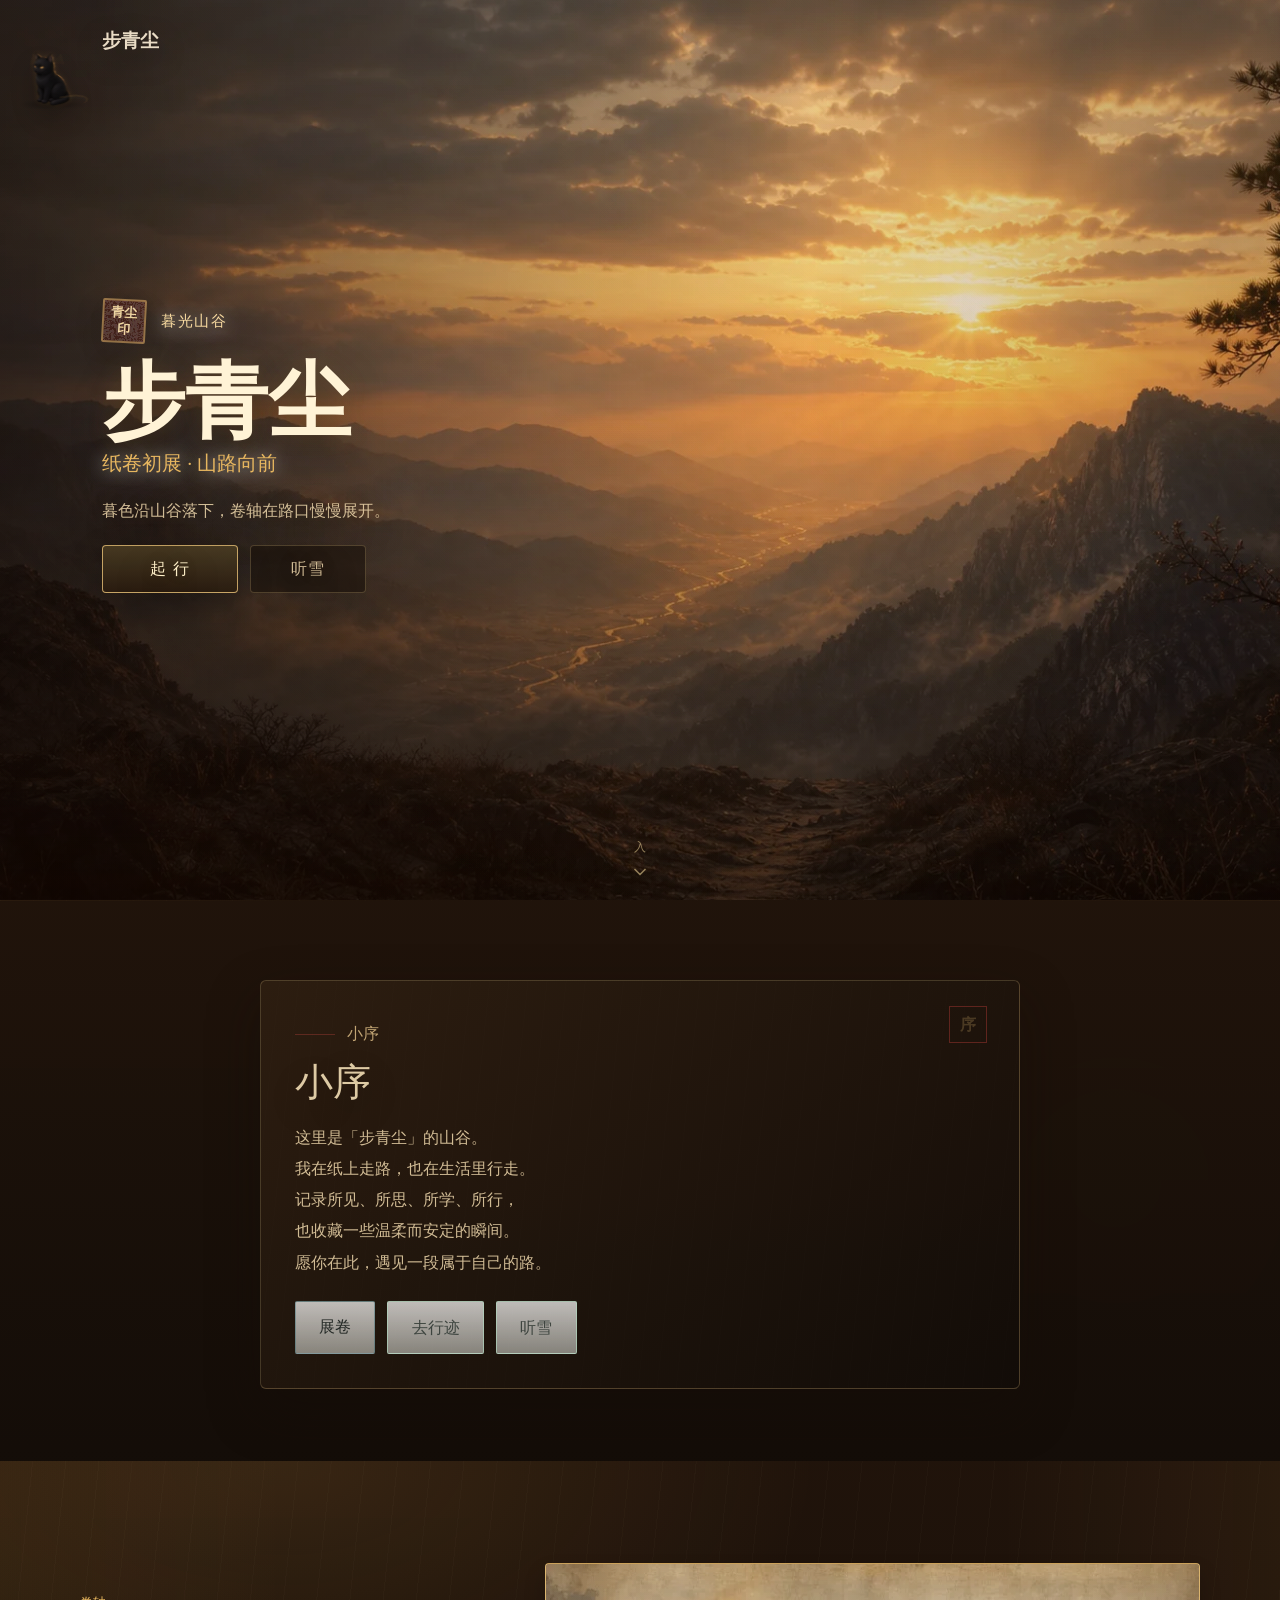
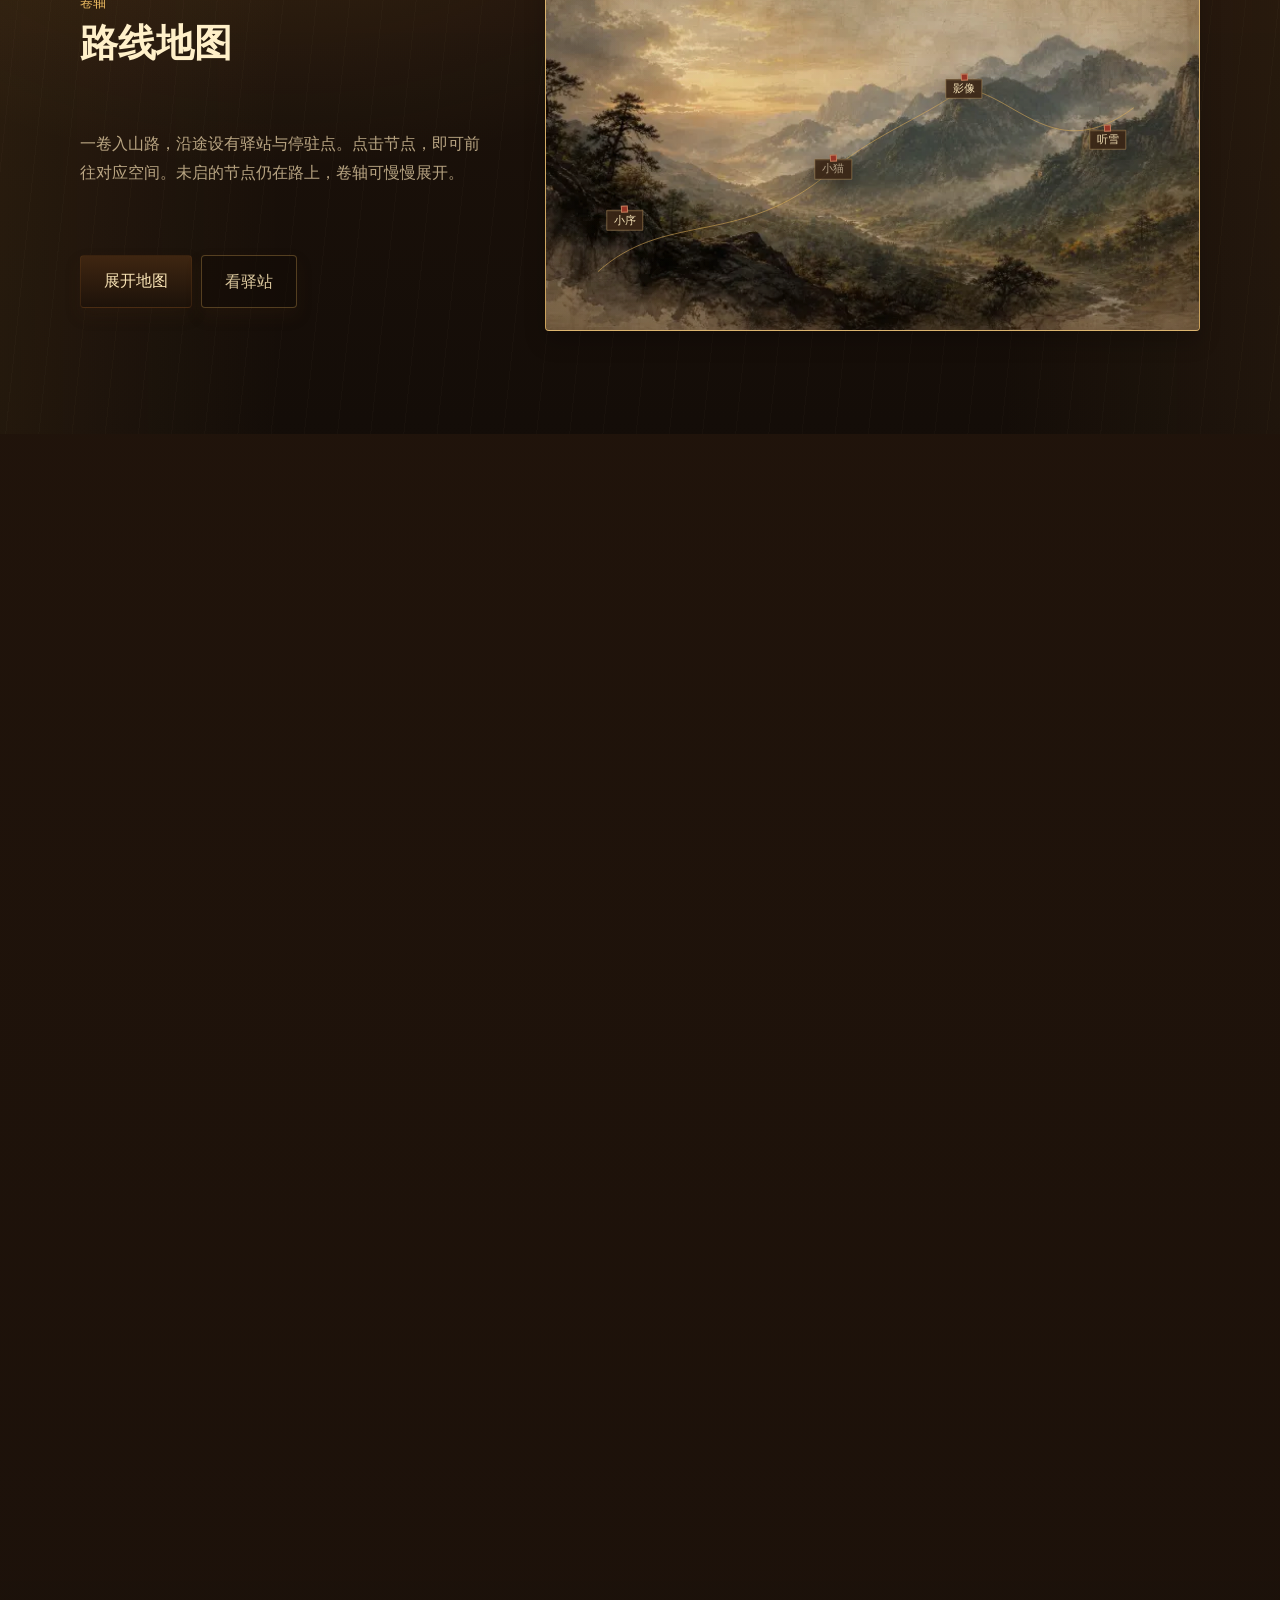
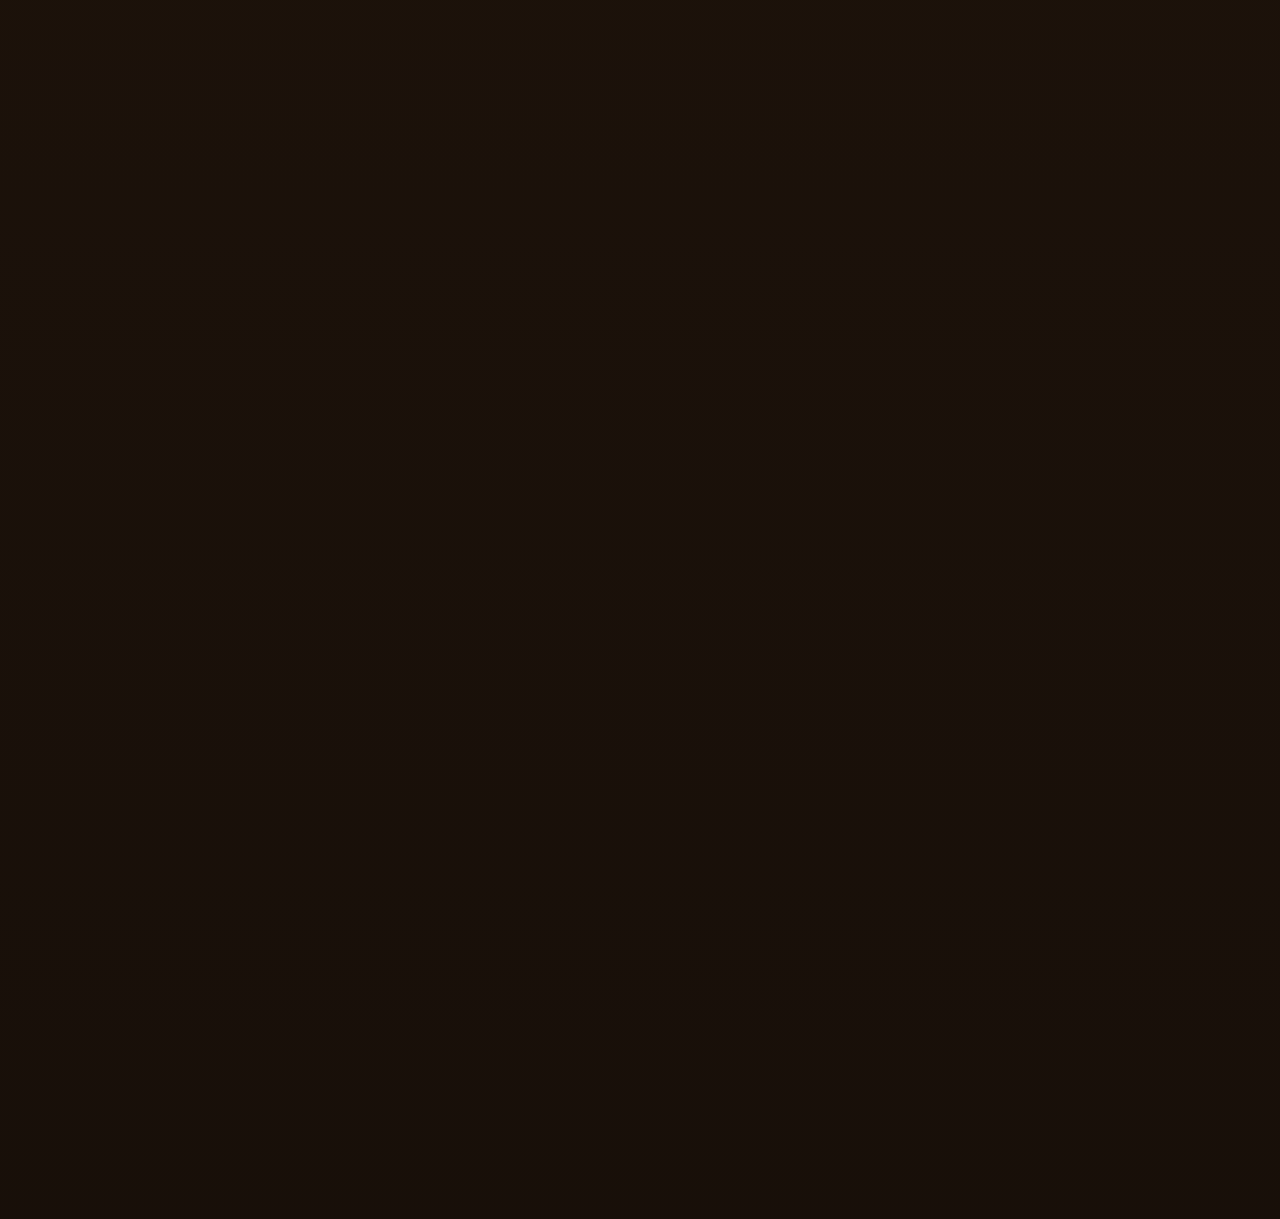
==== commit 8d6dbea1: "style: refine homepage hero composition" ====
--- a/index.html
+++ b/index.html
@@ -1,5 +1,5 @@
 <!DOCTYPE html>
-<html lang="zh-CN">
+<html lang="zh-CN" data-ambient="dusk">
 <head>
   <meta charset="UTF-8">
   <meta name="viewport" content="width=device-width, initial-scale=1.0">
@@ -21,6 +21,10 @@
   <meta name="twitter:description" content="步青尘的个人主页，一个中式水墨风格的静态个人网站，用于记录前端学习、个人项目和网页设计实践。">
   <meta name="twitter:image" content="https://uner9895-blip.github.io/liuyuexue-site/assets/images/bg/bg-home.png">
   <link rel="canonical" href="https://uner9895-blip.github.io/liuyuexue-site/">
+  <style>
+    html[data-ambient="dusk"],
+    html[data-ambient="dusk"] body { background: #21150c; }
+  </style>
   <script type="application/ld+json">
     {
       "@context": "https://schema.org",
@@ -30,18 +34,9 @@
       "description": "步青尘的个人主页，一个中式水墨风格的静态个人网站，用于记录前端学习、个人项目和网页设计实践。"
     }
   </script>
-  <link rel="stylesheet" href="assets/css/style.css?v=2.0.8">
+  <link rel="stylesheet" href="assets/css/style.css?v=2.3.0">
   <link rel="stylesheet" href="assets/css/v2-structure.css?v=2.0.0">
   <link rel="stylesheet" href="assets/css/home-route-map.css?v=3.0.2">
-  <script>
-    (function() {
-      var homeWorld = localStorage.getItem('home-world');
-      var theme = homeWorld === 'night' ? 'dark' : 'light';
-      var root = document.documentElement;
-      root.setAttribute('data-theme', theme);
-      root.setAttribute('data-world', theme === 'dark' ? 'night' : 'day');
-    })();
-  </script>
 </head>
 <body class="page-home">
   <div class="plum-shadows" aria-hidden="true"></div>
@@ -73,25 +68,6 @@
         <span class="burger-line"></span>
         <span class="burger-line"></span>
       </button>
-      <div class="home-orbit-controls" aria-label="首页快捷入口">
-        <button class="theme-toggle-btn home-world-toggle" type="button" aria-label="切换暮光山谷与夜行山路">
-          <svg class="theme-icon-sun" viewBox="0 0 24 24" fill="none" stroke="currentColor" stroke-width="2" stroke-linecap="round" stroke-linejoin="round" aria-hidden="true">
-            <circle cx="12" cy="12" r="5"></circle>
-            <line x1="12" y1="1" x2="12" y2="3"></line>
-            <line x1="12" y1="21" x2="12" y2="23"></line>
-            <line x1="4.22" y1="4.22" x2="5.64" y2="5.64"></line>
-            <line x1="18.36" y1="18.36" x2="19.78" y2="19.78"></line>
-            <line x1="1" y1="12" x2="3" y2="12"></line>
-            <line x1="21" y1="12" x2="23" y2="12"></line>
-            <line x1="4.22" y1="19.78" x2="5.64" y2="18.36"></line>
-            <line x1="18.36" y1="5.64" x2="19.78" y2="4.22"></line>
-          </svg>
-          <svg class="theme-icon-moon" viewBox="0 0 24 24" fill="none" stroke="currentColor" stroke-width="2" stroke-linecap="round" stroke-linejoin="round" aria-hidden="true">
-            <path d="M21 12.79A9 9 0 1 1 11.21 3 7 7 0 0 0 21 12.79z"></path>
-          </svg>
-          <span class="home-world-label">日夜切换</span>
-        </button>
-      </div>
       <ul class="nav-menu" id="site-menu">
         <li class="nav-item active"><a href="index.html" aria-current="page">起行</a></li>
         <li class="nav-item"><a href="about.html">小序</a></li>
@@ -101,26 +77,6 @@
         <li class="nav-item"><a href="gallery.html">影像廊</a></li>
         <li class="nav-item"><a href="music.html">听雪</a></li>
         <li class="nav-item"><a href="contact.html">留笺</a></li>
-        <li class="nav-item">
-          <button class="theme-toggle-btn" type="button" aria-label="切换深色/浅色模式">
-            <!-- 太阳图标 -->
-            <svg class="theme-icon-sun" viewBox="0 0 24 24" fill="none" stroke="currentColor" stroke-width="2" stroke-linecap="round" stroke-linejoin="round">
-              <circle cx="12" cy="12" r="5"></circle>
-              <line x1="12" y1="1" x2="12" y2="3"></line>
-              <line x1="12" y1="21" x2="12" y2="23"></line>
-              <line x1="4.22" y1="4.22" x2="5.64" y2="5.64"></line>
-              <line x1="18.36" y1="18.36" x2="19.78" y2="19.78"></line>
-              <line x1="1" y1="12" x2="3" y2="12"></line>
-              <line x1="21" y1="12" x2="23" y2="12"></line>
-              <line x1="4.22" y1="19.78" x2="5.64" y2="18.36"></line>
-              <line x1="18.36" y1="5.64" x2="19.78" y2="4.22"></line>
-            </svg>
-            <!-- 月亮图标 -->
-            <svg class="theme-icon-moon" viewBox="0 0 24 24" fill="none" stroke="currentColor" stroke-width="2" stroke-linecap="round" stroke-linejoin="round">
-              <path d="M21 12.79A9 9 0 1 1 11.21 3 7 7 0 0 0 21 12.79z"></path>
-            </svg>
-          </button>
-        </li>
       </ul>
     </nav>
   </header>
@@ -129,20 +85,6 @@
     <!-- 入口：暮光山谷与纸卷世界 -->
     <section class="courtyard world-shell home-scroll-hero" aria-label="步青尘 · 起行入口">
       <div class="courtyard-scene world-scene" aria-hidden="true">
-        <div class="scene-sky"></div>
-
-        <div class="scene-layer scene-stars" style="--px:4px;--py:3px;">
-          <span class="ink-star" style="left:14%; top:20%;"></span>
-          <span class="ink-star" style="left:26%; top:13%; animation-delay:1.4s;"></span>
-          <span class="ink-star" style="left:71%; top:17%; animation-delay:.7s;"></span>
-          <span class="ink-star" style="left:83%; top:26%; animation-delay:2.1s;"></span>
-          <span class="ink-star" style="left:58%; top:11%; animation-delay:1.1s;"></span>
-        </div>
-
-        <div class="scene-layer scene-moon" style="--px:7px;--py:5px;">
-          <span class="moon-disc"></span>
-        </div>
-
         <div class="scene-layer scene-mountains" style="--px:16px;--py:9px;">
           <svg class="layer-inner" viewBox="0 0 1440 700" preserveAspectRatio="xMidYMax slice" xmlns="http://www.w3.org/2000/svg">
             <path class="ridge ridge-far" d="M0 470 C170 410 280 452 430 392 C560 340 690 392 820 356 C980 312 1110 372 1260 330 C1340 308 1400 320 1440 300 L1440 700 L0 700 Z"/>
@@ -175,15 +117,20 @@
       </div>
 
       <div class="courtyard-content world-content">
-        <span class="seal seal-yinke courtyard-seal" aria-hidden="true">青尘<br>印</span>
-        <p class="courtyard-kicker">青尘印 · 暮光山谷</p>
-        <h1 class="courtyard-title">步青尘</h1>
-        <p class="courtyard-subtitle">纸卷初展 · 山路向前</p>
-        <p class="courtyard-atmosphere">暮色沿山谷落下，卷轴在路口慢慢展开。</p>
-        <div class="courtyard-actions" aria-label="首页主要入口">
-          <a class="courtyard-enter" href="#home-prologue">起 行</a>
-          <a class="courtyard-link" href="music.html">听雪</a>
-          <a class="courtyard-link courtyard-link--cat" href="#home-cat-title">小猫</a>
+        <div class="courtyard-meta">
+          <span class="seal seal-yinke courtyard-seal" aria-hidden="true">青尘<br>印</span>
+          <p class="courtyard-kicker">暮光山谷</p>
+        </div>
+        <div class="courtyard-heading">
+          <h1 class="courtyard-title">步青尘</h1>
+          <p class="courtyard-subtitle">纸卷初展 · 山路向前</p>
+        </div>
+        <div class="courtyard-entry">
+          <p class="courtyard-atmosphere">暮色沿山谷落下，卷轴在路口慢慢展开。</p>
+          <div class="courtyard-actions" aria-label="首页主要入口">
+            <a class="courtyard-enter" href="#home-prologue">起 行</a>
+            <a class="courtyard-link" href="music.html">听雪</a>
+          </div>
         </div>
       </div>
 
@@ -488,7 +435,7 @@
   <!-- 黑猫陪伴挂载区（Codex 接管视觉资源） -->
   <div class="companion-zone" aria-hidden="true"></div>
 
-  <script src="assets/data/site-data.js?v=2.0.0"></script>
-  <script src="assets/js/main.js?v=2.1.3"></script>
+  <script src="assets/data/site-data.js?v=2.3.0"></script>
+  <script src="assets/js/main.js?v=2.3.0"></script>
 </body>
 </html>
--- a/assets/css/style.css
+++ b/assets/css/style.css
@@ -34,24 +34,11 @@
   --transition-smooth: 320ms cubic-bezier(0.25, 0.8, 0.25, 1);
 }
 
-[data-theme="dark"] {
-  /* 夜晚模式 - 墨蓝春夜 / 月下梅影 */
-  --color-paper: #0c1013; /* 澄净深墨蓝 */
-  --color-paper-deep: #141b22; /* 稍深的夜色卡片背景 */
-  --color-ink-dark: #e3eceb; /* 舒适清透的月光白，利于正文阅读 */
-  --color-ink-medium: #a8b9be; /* 柔和的淡黛灰，适中对比度 */
-  --color-ink-light: #70848a; /* 暗影灰蓝 */
-  --color-daiqing: #72cbd8; /* 亮黛青，夜光下清透的青色 */
-  --color-cinnabar: #e25a5a; /* 明朱砂，夜间依然亮眼 */
-  --color-tea: #a89482; /* 淡茶褐 */
-  --color-gold: #d4bf92; /* 月光金，静夜的暖意 */
-  --color-spring-green: #68a183; /* 幽竹绿 */
-  --color-plum-pink: #d9939d; /* 夜梅粉 */
-  --color-border: rgba(114, 203, 216, 0.15); /* 基于亮黛青的半透明边框 */
-  --shadow-soft: 0 20px 50px rgba(0, 0, 0, 0.45);
-}
-
-*, *::before, *::after {
+
+
+*,
+*::before,
+*::after {
   box-sizing: border-box;
   margin: 0;
   padding: 0;
@@ -84,20 +71,10 @@
   overflow-x: hidden;
   position: relative;
   text-rendering: optimizeLegibility;
-  /* 平滑切换主题 */
   transition: background-color var(--transition-smooth), color var(--transition-smooth), background-image var(--transition-smooth);
 }
 
-[data-theme="dark"] body {
-  /* 墨蓝月夜 - 月光与纸纹都压低亮度，保留阅读对比 */
-  background-image:
-    linear-gradient(180deg, rgba(12, 16, 19, 0.96) 0%, rgba(20, 27, 34, 0.94) 100%),
-    radial-gradient(circle at 50% 12%, rgba(212, 191, 146, 0.08) 0%, transparent 52%),
-    radial-gradient(circle at 10% 85%, rgba(114, 203, 216, 0.04) 0%, transparent 42%),
-    radial-gradient(circle at 90% 75%, rgba(217, 147, 157, 0.035) 0%, transparent 42%),
-    url("data:image/svg+xml,%3Csvg viewBox='0 0 260 260' xmlns='http://www.w3.org/2000/svg'%3E%3Cfilter id='paper'%3E%3CfeTurbulence type='fractalNoise' baseFrequency='0.74' numOctaves='4' stitchTiles='stitch'/%3E%3CfeColorMatrix type='saturate' values='0'/%3E%3C/filter%3E%3Crect width='100%25' height='100%25' filter='url(%23paper)' opacity='0.018'/%3E%3C/svg%3E");
-  background-attachment: fixed;
-}
+
 
 body::before,
 body::after {
@@ -132,23 +109,9 @@
   animation: paperLightDrift 40s ease-in-out infinite alternate;
 }
 
-/* 夜晚模式的春风绿影与暗光 */
-[data-theme="dark"] body::before {
-  background:
-    radial-gradient(ellipse at 15% 15%, rgba(104, 161, 131, 0.05), transparent 45%),
-    radial-gradient(ellipse at 85% 85%, rgba(217, 147, 157, 0.04), transparent 45%),
-    radial-gradient(ellipse at 50% 10%, rgba(114, 203, 216, 0.02), transparent 50%);
-}
-
-[data-theme="dark"] body::after {
-  background:
-    url("data:image/svg+xml,%3Csvg viewBox='0 0 1400 520' xmlns='http://www.w3.org/2000/svg'%3E%3Cpath d='M0 384 C120 310 190 336 310 286 C430 234 500 286 625 230 C760 170 845 238 960 194 C1100 142 1220 196 1400 116 L1400 520 L0 520 Z' fill='%235ca8b5' opacity='0.035'/%3E%3Cpath d='M0 430 C150 374 270 396 390 350 C525 296 620 344 735 292 C870 230 1010 284 1140 228 C1250 180 1320 194 1400 166' fill='none' stroke='%23d4bf92' stroke-width='2.4' opacity='0.022'/%3E%3C/svg%3E"),
-    linear-gradient(135deg, rgba(12, 16, 19, 0.5) 0%, transparent 70%);
-  background-repeat: no-repeat;
-  background-position: center bottom, center;
-  background-size: 120vw 44vh, cover;
-  opacity: 0.95;
-}
+
+
+
 
 img,
 svg {
@@ -344,7 +307,12 @@
   }
 }
 
-h1, h2, h3, h4, h5, h6 {
+h1,
+h2,
+h3,
+h4,
+h5,
+h6 {
   font-family: var(--font-title);
   color: var(--color-ink-dark);
   font-weight: 600;
@@ -377,11 +345,7 @@
   transition: background var(--transition-smooth), border-color var(--transition-smooth);
 }
 
-[data-theme="dark"] header {
-  border-bottom: 1px solid rgba(114, 203, 216, 0.12);
-  background:
-    linear-gradient(180deg, rgba(12, 16, 19, 0.88), rgba(12, 16, 19, 0.75));
-}
+
 
 .nav-container {
   max-width: var(--max-width);
@@ -631,9 +595,7 @@
   transition: background-color var(--transition-smooth), border-color var(--transition-smooth);
 }
 
-[data-theme="dark"] footer {
-  background-color: rgba(12, 16, 19, 0.45);
-}
+
 
 .footer-content {
   max-width: var(--max-width);
@@ -807,13 +769,7 @@
   transition: transform var(--transition-smooth), box-shadow var(--transition-smooth), border-color var(--transition-smooth);
 }
 
-[data-theme="dark"] .image-note-preview {
-  background:
-    linear-gradient(145deg, rgba(20, 27, 34, 0.76), rgba(12, 16, 19, 0.55)),
-    radial-gradient(circle at 82% 12%, rgba(212, 191, 146, 0.1), transparent 44%);
-  border-color: rgba(114, 203, 216, 0.18);
-  box-shadow: 0 18px 42px rgba(0, 0, 0, 0.32);
-}
+
 
 .image-note-preview:hover {
   border-color: rgba(204, 67, 67, 0.24);
@@ -1084,14 +1040,7 @@
   overflow: hidden;
 }
 
-[data-theme="dark"] .card {
-  background:
-    radial-gradient(ellipse at 0% 0%, rgba(114, 203, 216, 0.08) 0%, transparent 45%),
-    radial-gradient(ellipse at 100% 100%, rgba(217, 147, 157, 0.06) 0%, transparent 45%),
-    rgba(20, 27, 34, 0.68);
-  border: 1px solid rgba(114, 203, 216, 0.18);
-  box-shadow: 0 10px 30px rgba(0, 0, 0, 0.25);
-}
+
 
 .card::before {
   content: "";
@@ -1184,11 +1133,7 @@
   transition: transform var(--transition-smooth), box-shadow var(--transition-smooth), border-color var(--transition-smooth);
 }
 
-[data-theme="dark"] .image-note-card {
-  background: linear-gradient(145deg, rgba(20, 27, 34, 0.78), rgba(12, 16, 19, 0.58));
-  border-color: rgba(114, 203, 216, 0.18);
-  box-shadow: 0 16px 36px rgba(0, 0, 0, 0.32);
-}
+
 
 .image-note-card:hover {
   border-color: rgba(204, 67, 67, 0.26);
@@ -1502,8 +1447,8 @@
   }
 
   .hero-layout,
-  .about-grid,
-  .contact-container {
+.about-grid,
+.contact-container {
     grid-template-columns: 1fr;
   }
 
@@ -1541,7 +1486,7 @@
   }
 
   .page-subtitle::before,
-  .page-subtitle::after {
+.page-subtitle::after {
     width: 1rem;
     margin-inline: 0.45rem;
   }
@@ -1575,7 +1520,7 @@
   }
 
   .tilt-card,
-  .tilt-card:hover {
+.tilt-card:hover {
     transform: none;
   }
 }
@@ -1640,7 +1585,7 @@
   }
 
   .card,
-  .contact-form-wrapper {
+.contact-form-wrapper {
     padding: 1.15rem 1rem;
   }
 
@@ -1853,7 +1798,9 @@
 }
 
 @media (prefers-reduced-motion: reduce) {
-  *, *::before, *::after {
+  *,
+*::before,
+*::after {
     animation-duration: 1ms !important;
     animation-iteration-count: 1 !important;
     scroll-behavior: auto !important;
@@ -1887,60 +1834,19 @@
   animation: plumShadowDrift 34s ease-in-out infinite alternate;
 }
 
-[data-theme="dark"] .plum-shadows {
-  background-image:
-    url("data:image/svg+xml,%3Csvg viewBox='0 0 1200 860' xmlns='http://www.w3.org/2000/svg'%3E%3Cpath d='M1200,70 Q1030,190 875,110 T625,265 T365,180 T130,382 T0,350' fill='none' stroke='%235ca8b5' stroke-width='2.4' stroke-linecap='round' opacity='0.024'/%3E%3Cpath d='M875,110 Q800,54 720,88' fill='none' stroke='%235ca8b5' stroke-width='1.4' opacity='0.018'/%3E%3Ccircle cx='875' cy='110' r='6' fill='%23e25a5a' opacity='0.03'/%3E%3Ccircle cx='625' cy='265' r='7' fill='%23e25a5a' opacity='0.026'/%3E%3Ccircle cx='365' cy='180' r='6' fill='%23e25a5a' opacity='0.022'/%3E%3C/svg%3E"),
-    url("data:image/svg+xml,%3Csvg viewBox='0 0 1200 520' xmlns='http://www.w3.org/2000/svg'%3E%3Cpath d='M0 408 C150 330 255 360 385 302 C520 242 630 300 760 238 C905 170 1010 230 1200 144' fill='none' stroke='%235ca8b5' stroke-width='2.2' opacity='0.022'/%3E%3Cpath d='M0 438 C185 386 330 408 485 354 C650 296 790 344 938 286 C1062 236 1130 248 1200 218' fill='none' stroke='%23d4bf92' stroke-width='1.5' opacity='0.014'/%3E%3C/svg%3E");
-  opacity: 0.82;
-}
-
-/* 2. 白天/夜晚模式切换按钮 */
-.theme-toggle-btn {
-  background: none;
-  border: 1px solid var(--color-border);
-  border-radius: 50%;
-  width: 36px;
-  height: 36px;
-  cursor: pointer;
-  display: inline-flex;
-  align-items: center;
-  justify-content: center;
-  color: var(--color-ink-medium);
-  background-color: rgba(255, 255, 255, 0.1);
-  padding: 0;
-  transition: all var(--transition-smooth);
-  margin-left: 0.65rem;
-}
-
-.theme-toggle-btn:hover {
-  color: var(--color-cinnabar);
-  border-color: var(--color-cinnabar);
-  background-color: rgba(168, 46, 46, 0.05);
-  transform: scale(1.06);
-}
-
-.theme-toggle-btn svg {
-  width: 18px;
-  height: 18px;
-  fill: none;
-  stroke: currentColor;
-  stroke-width: 2;
-  stroke-linecap: round;
-  stroke-linejoin: round;
-  transition: transform var(--transition-smooth);
-}
-
-.theme-toggle-btn .theme-icon-moon {
-  display: none;
-}
-
-[data-theme="dark"] .theme-toggle-btn .theme-icon-sun {
-  display: none;
-}
-
-[data-theme="dark"] .theme-toggle-btn .theme-icon-moon {
-  display: block;
-}
+
+
+
+
+
+
+
+
+
+
+
+
+
 
 /* 导航盖印感微调 */
 .nav-item a {
@@ -1999,7 +1905,8 @@
 }
 
 @keyframes swingBell {
-  0%, 100% { transform: rotate(0); }
+  0%,
+100% { transform: rotate(0); }
   25% { transform: rotate(6deg); }
   75% { transform: rotate(-6deg); }
 }
@@ -2162,12 +2069,7 @@
   overflow: hidden;
 }
 
-[data-theme="dark"] .gallery-card {
-  background:
-    radial-gradient(ellipse at 0% 0%, rgba(114, 203, 216, 0.06) 0%, transparent 45%),
-    rgba(20, 27, 34, 0.65);
-  border-color: rgba(114, 203, 216, 0.16);
-}
+
 
 .gallery-card:nth-child(odd) {
   transform: rotate(-0.6deg);
@@ -2290,11 +2192,7 @@
   animation: inkRippleSoft 680ms ease-out forwards;
 }
 
-[data-theme="dark"] .ink-ripple {
-  background:
-    radial-gradient(circle, rgba(226, 90, 90, 0.32) 0%, rgba(226, 90, 90, 0.12) 44%, transparent 72%) !important;
-  box-shadow: 0 0 0 8px rgba(226, 90, 90, 0.08) !important;
-}
+
 
 @keyframes inkRippleSoft {
   0% {
@@ -2366,21 +2264,9 @@
   .music-widget {
     bottom: calc(clamp(1rem, 4vw, 2rem) + 52px);
   }
-  .theme-toggle-btn {
-    margin-left: 0;
-    margin-top: 0.5rem;
-    width: 100%;
-    border-radius: 4px;
-    height: 2.8rem;
-  }
-  .theme-toggle-btn svg {
-    margin-right: 0.5rem;
-  }
-  .theme-toggle-btn::after {
-    content: " 切换主题";
-    font-family: var(--font-title);
-    font-size: 1rem;
-  }
+
+
+
   .gallery-card {
     transform: none !important; /* 手机上取消倾斜以方便阅读 */
   }
@@ -2536,9 +2422,9 @@
   }
 
   .ink-wash-bg,
-  .hero-section::after,
-  .tilt-card,
-  .tilt-card:hover {
+.hero-section::after,
+.tilt-card,
+.tilt-card:hover {
     transform: none !important;
   }
 
@@ -2573,15 +2459,7 @@
   background-size: auto, auto, auto, auto, 320px 320px;
 }
 
-[data-theme="dark"] body {
-  background-color: #0f1516;
-  background-image:
-    linear-gradient(180deg, rgba(15, 21, 22, 0.96), rgba(18, 26, 27, 0.95)),
-    radial-gradient(circle at 12% 12%, rgba(47, 127, 131, 0.09), transparent 34%),
-    radial-gradient(circle at 86% 18%, rgba(220, 204, 165, 0.07), transparent 30%),
-    radial-gradient(circle at 82% 76%, rgba(201, 74, 69, 0.035), transparent 28%),
-    url("data:image/svg+xml,%3Csvg viewBox='0 0 320 320' xmlns='http://www.w3.org/2000/svg'%3E%3Cfilter id='paperGrainDark'%3E%3CfeTurbulence type='fractalNoise' baseFrequency='0.7' numOctaves='4' stitchTiles='stitch'/%3E%3CfeColorMatrix type='saturate' values='0'/%3E%3C/filter%3E%3Crect width='100%25' height='100%25' filter='url(%23paperGrainDark)' opacity='0.02'/%3E%3Cpath d='M0 46H320M0 149H320M0 258H320' stroke='%23a8b9be' stroke-width='0.32' opacity='0.04'/%3E%3C/svg%3E");
-}
+
 
 body::before {
   background:
@@ -2605,11 +2483,7 @@
   animation: paperLightDrift 44s ease-in-out infinite alternate;
 }
 
-[data-theme="dark"] body::after {
-  background-image:
-    url("data:image/svg+xml,%3Csvg viewBox='0 0 1440 620' xmlns='http://www.w3.org/2000/svg'%3E%3Cpath d='M0 188 C150 116 252 154 360 105 C498 42 598 124 725 82 C868 34 978 110 1104 72 C1230 34 1325 76 1440 46' fill='none' stroke='%235ca8b5' stroke-width='2.2' stroke-linecap='round' opacity='0.035'/%3E%3Cpath d='M0 250 C156 188 288 218 424 162 C572 102 690 178 842 126 C1005 70 1128 146 1264 96 C1345 66 1390 72 1440 58 L1440 620 L0 620 Z' fill='%235ca8b5' opacity='0.022'/%3E%3Cpath d='M0 416 C190 350 312 394 486 322 C640 258 798 336 960 270 C1138 198 1264 260 1440 198' fill='none' stroke='%23d4bf92' stroke-width='1.6' stroke-linecap='round' opacity='0.018'/%3E%3C/svg%3E"),
-    linear-gradient(120deg, transparent 0%, rgba(255, 255, 255, 0.035) 42%, transparent 72%);
-}
+
 
 .ink-wash-bg {
   transform: translate3d(calc(var(--scene-x) * -7px), calc(var(--scene-y) * -5px), 0);
@@ -2888,8 +2762,8 @@
 
 @media (max-width: 900px) {
   .snow-letter-layout,
-  .latest-snow-grid,
-  .blog-entry-grid {
+.latest-snow-grid,
+.blog-entry-grid {
     grid-template-columns: 1fr;
   }
 
@@ -2909,8 +2783,8 @@
   }
 
   .snow-letter-card,
-  .snow-letter-detail,
-  .blog-entry-card {
+.snow-letter-detail,
+.blog-entry-card {
     padding: 1rem;
   }
 }
@@ -2922,7 +2796,7 @@
   }
 
   .ink-wash-bg,
-  .plum-shadows {
+.plum-shadows {
     transform: none !important;
   }
 
@@ -2960,14 +2834,14 @@
   }
 
   body::before,
-  body::after,
-  .ink-wash-bg,
-  .ink-wash-bg::before,
-  .ink-wash-bg::after,
-  .plum-shadows,
-  .ink-silhouette,
-  .tilt-card,
-  .tilt-card:hover {
+body::after,
+.ink-wash-bg,
+.ink-wash-bg::before,
+.ink-wash-bg::after,
+.plum-shadows,
+.ink-silhouette,
+.tilt-card,
+.tilt-card:hover {
     animation: none !important;
     transform: none !important;
   }
@@ -2993,20 +2867,7 @@
   --shadow-soft: 0 16px 34px rgba(37, 42, 39, 0.08);
 }
 
-[data-theme="dark"] {
-  --color-paper: #101412;
-  --color-paper-deep: #171d1a;
-  --color-ink-dark: #eef0e8;
-  --color-ink-medium: #c4c9bf;
-  --color-ink-light: #9da597;
-  --color-daiqing: #9cac8d;
-  --color-cinnabar: #d75e66;
-  --color-tea: #b8b0a0;
-  --color-gold: #d5bd82;
-  --color-spring-green: #819276;
-  --color-plum-pink: #d75e66;
-  --color-border: rgba(250, 247, 239, 0.14);
-}
+
 
 body {
   background-color: var(--color-paper);
@@ -3026,14 +2887,7 @@
   overflow-x: hidden;
 }
 
-[data-theme="dark"] body {
-  background-image:
-    radial-gradient(ellipse at 52% 34%, rgba(23, 29, 26, 0.94), rgba(16, 20, 18, 0.76) 62%, rgba(16, 20, 18, 0.24) 100%),
-    radial-gradient(ellipse at 26% 16%, rgba(213, 189, 130, 0.08), transparent 38%),
-    radial-gradient(ellipse at 86% 78%, rgba(129, 146, 118, 0.08), transparent 42%),
-    repeating-radial-gradient(ellipse at 36% 42%, rgba(250, 247, 239, 0.026) 0 0.55px, transparent 0.9px 17px),
-    linear-gradient(112deg, rgba(16, 20, 18, 0.96), rgba(23, 29, 26, 0.95));
-}
+
 
 body::before {
   z-index: 0;
@@ -3056,17 +2910,9 @@
   animation: paperLightDrift 44s ease-in-out infinite alternate;
 }
 
-[data-theme="dark"] body::before {
-  background:
-    radial-gradient(ellipse at center, rgba(23, 29, 26, 0.68), rgba(16, 20, 18, 0.34) 58%, transparent 100%);
-  opacity: 0.62;
-}
-
-[data-theme="dark"] body::after {
-  background:
-    radial-gradient(ellipse at 74% 18%, rgba(213, 189, 130, 0.055), transparent 26%),
-    linear-gradient(180deg, rgba(255, 255, 255, 0.025), transparent 54%);
-}
+
+
+
 
 
 header,
@@ -3099,10 +2945,7 @@
   display: block;
 }
 
-[data-theme="dark"] .living-ink-scene {
-  opacity: 0.42;
-  filter: saturate(0.78) brightness(0.72);
-}
+
 
 .living-ink-sun {
   transform-origin: 540px 150px;
@@ -3177,11 +3020,7 @@
   -webkit-backdrop-filter: none;
 }
 
-[data-theme="dark"] header {
-  background:
-    linear-gradient(180deg, rgba(16, 20, 18, 0.88), rgba(23, 29, 26, 0.76));
-  border-bottom-color: rgba(250, 247, 239, 0.12);
-}
+
 
 .hero-section {
   min-height: calc(100vh - 190px);
@@ -3281,7 +3120,7 @@
   }
 
   .hero-layout,
-  .hero-copy {
+.hero-copy {
     min-width: 0;
     width: 100%;
   }
@@ -3295,8 +3134,8 @@
   }
 
   .hero-desc,
-  .hero-actions,
-  .hero-actions .btn-ink {
+.hero-actions,
+.hero-actions .btn-ink {
     max-width: 100%;
     min-width: 0;
   }
@@ -3338,13 +3177,13 @@
 
 @media (prefers-reduced-motion: reduce) {
   body::before,
-  body::after,
-  .living-ink-sun,
-  .living-ink-mist,
-  .living-ink-river,
-  .living-ink-bamboo,
-  .living-ink-bamboo-leaves,
-  .living-ink-plum {
+body::after,
+.living-ink-sun,
+.living-ink-mist,
+.living-ink-river,
+.living-ink-bamboo,
+.living-ink-bamboo-leaves,
+.living-ink-plum {
     animation: none !important;
   }
 
@@ -3352,9 +3191,7 @@
     opacity: 0.96;
   }
 
-[data-theme="dark"] .living-ink-scene {
-    opacity: 0.42;
-  }
+
 }
 
 /* ==========================================================================
@@ -3437,12 +3274,7 @@
       visibility 0s linear 320ms;
   }
 
-  [data-theme="dark"] .nav-menu {
-    background:
-      linear-gradient(180deg, rgba(18, 24, 24, 1), rgba(14, 19, 20, 1)),
-      repeating-radial-gradient(ellipse at 30% 20%, rgba(250, 247, 239, 0.028) 0 0.42px, transparent 0.84px 18px);
-    border-left-color: rgba(250, 247, 239, 0.14);
-  }
+
 
   .nav-menu.is-open {
     transform: translateX(0);
@@ -3500,19 +3332,14 @@
     z-index: 100002;
   }
 
-  [data-theme="dark"] .nav-drawer-close {
-    background: rgba(250, 247, 239, 0.08);
-    border-color: rgba(250, 247, 239, 0.18);
-    color: var(--color-ink-dark);
-  }
+
 
   .nav-item {
     width: 100%;
     margin: 0;
   }
 
-  .nav-menu .nav-item > a,
-  .nav-menu .theme-toggle-btn {
+  .nav-menu .nav-item > a {
     width: 100%;
     min-height: 54px;
     display: flex;
@@ -3529,13 +3356,10 @@
     opacity: 1;
   }
 
-  [data-theme="dark"] .nav-menu .nav-item > a,
-  [data-theme="dark"] .nav-menu .theme-toggle-btn {
-    color: var(--color-ink-dark);
-  }
+
 
   .nav-item.active a,
-  .nav-item a[aria-current="page"] {
+.nav-item a[aria-current="page"] {
     color: #b94149 !important;
     background: rgba(185, 65, 73, 0.06) !important;
     border-left-color: #b94149 !important;
@@ -3545,32 +3369,13 @@
     display: none;
   }
 
-  .nav-menu .nav-item:last-child {
-    margin-top: auto;
-    padding-top: 0.75rem;
-  }
-
-  .theme-toggle-btn {
-    margin: 0;
-    height: auto;
-    border-radius: 4px;
-    font-family: var(--font-title);
-  }
-
-  .nav-menu .theme-toggle-btn::after {
-    content: "切换主题";
-    margin-left: 0.55rem;
-    font-family: var(--font-title);
-    font-size: 1.02rem;
-  }
-
-  .nav-menu .theme-toggle-btn svg {
-    margin-right: 0;
-  }
+
+
+
 
 
   main,
-  footer {
+footer {
     max-width: 100vw;
   }
 }
@@ -3801,56 +3606,17 @@
 }
 
 
-[data-theme="dark"] body {
-  --page-bg-overlay: rgba(15, 19, 17, 0.58);
-  --page-bg-filter: brightness(0.64) saturate(0.82);
-  --page-bg-wash:
-    radial-gradient(
-      ellipse at center,
-      rgba(16, 20, 18, 0.12) 0%,
-      rgba(16, 20, 18, 0.34) 58%,
-      rgba(16, 20, 18, 0.54) 100%
-    );
-}
-
-[data-theme="dark"] body::before {
-  background-image: var(--page-bg-image);
-  background-size: cover;
-  background-position: var(--page-bg-position);
-  background-repeat: no-repeat;
-  filter: var(--page-bg-filter);
-  opacity: 1;
-}
-
-[data-theme="dark"] body::after {
-  background:
-    var(--page-bg-wash),
-    var(--page-bg-overlay);
-  opacity: 1;
-}
-
-[data-theme="dark"] header {
-  background:
-    linear-gradient(180deg, rgba(18, 24, 22, 0.94), rgba(14, 19, 18, 0.88)),
-    repeating-radial-gradient(ellipse at 36% 26%, rgba(250, 247, 239, 0.026) 0 0.42px, transparent 0.86px 18px);
-  border-bottom-color: rgba(250, 247, 239, 0.14);
-}
-
-[data-theme="dark"] .hero-title {
-  text-shadow:
-    0 2px 18px rgba(16, 20, 18, 0.9),
-    0 0 34px rgba(250, 247, 239, 0.14);
-}
-
-[data-theme="dark"] body.page-home .hero-copy {
-  background:
-    radial-gradient(
-      ellipse at left center,
-      rgba(23, 29, 26, 0.82),
-      rgba(23, 29, 26, 0.5) 62%,
-      transparent 100%
-    );
-}
+
+
+
+
+
+
+
+
+
+
+
 
 
 @media (max-width: 768px) {
@@ -3889,16 +3655,7 @@
   }
 
 
-  [data-theme="dark"] body {
-    --page-bg-overlay: rgba(14, 18, 16, 0.66);
-    --page-bg-wash:
-      radial-gradient(
-        ellipse at center,
-        rgba(16, 20, 18, 0.18) 0%,
-        rgba(16, 20, 18, 0.42) 60%,
-        rgba(16, 20, 18, 0.6) 100%
-      );
-  }
+
 
   body.page-home .hero-copy {
     background:
@@ -3931,11 +3688,7 @@
   -webkit-backdrop-filter: blur(12px);
 }
 
-[data-theme="dark"] header {
-  background: rgba(25, 30, 27, 0.76);
-  border-bottom-color: rgba(200, 185, 155, 0.14);
-  box-shadow: 0 5px 24px rgba(0, 0, 0, 0.24);
-}
+
 
 .nav-container {
   min-height: 72px;
@@ -3952,9 +3705,7 @@
   background: rgba(251, 248, 241, 0.86);
 }
 
-[data-theme="dark"] .burger-btn {
-  background: rgba(25, 30, 27, 0.86);
-}
+
 
 @media (max-width: 768px) {
   .nav-container {
@@ -3970,11 +3721,7 @@
     -webkit-backdrop-filter: none;
   }
 
-  [data-theme="dark"] .nav-menu {
-    background:
-      linear-gradient(180deg, rgba(18, 24, 24, 1), rgba(14, 19, 20, 1)),
-      repeating-radial-gradient(ellipse at 30% 20%, rgba(250, 247, 239, 0.028) 0 0.42px, transparent 0.84px 18px);
-  }
+
 }
 
 .knowledge-layout {
@@ -4053,19 +3800,9 @@
   transform: translateY(-1px);
 }
 
-[data-theme="dark"] .skill-tag {
-  background: rgba(104, 161, 131, 0.14);
-  border-color: rgba(104, 161, 131, 0.32);
-  color: #b9d7c7;
-}
-
-[data-theme="dark"] .skill-tag:hover,
-[data-theme="dark"] .skill-tag:focus-visible,
-[data-theme="dark"] .skill-tag.is-active,
-[data-theme="dark"] .skill-tag[aria-expanded="true"] {
-  background: rgba(104, 161, 131, 0.78);
-  color: #fffaf1;
-}
+
+
+
 
 .skill-detail-stack {
   display: grid;
@@ -4104,12 +3841,7 @@
   font-size: 0.94rem;
 }
 
-[data-theme="dark"] .skill-detail {
-  background:
-    linear-gradient(145deg, rgba(29, 34, 31, 0.9), rgba(18, 23, 20, 0.78)),
-    repeating-radial-gradient(ellipse at 22% 18%, rgba(250, 247, 239, 0.02) 0 0.38px, transparent 0.76px 16px);
-  border-color: rgba(104, 161, 131, 0.24);
-}
+
 
 .music-content-container {
   padding-bottom: clamp(8rem, 18vh, 12rem);
@@ -4188,44 +3920,14 @@
 }
 
 /* 天空：深墨夜色 + 月晕 */
-.scene-sky {
-  background:
-    radial-gradient(120% 80% at 76% 16%, rgba(150, 170, 200, 0.22), rgba(150, 170, 200, 0) 46%),
-    linear-gradient(180deg, #0a111d 0%, #131e2e 42%, #1d2a3c 70%, #243650 100%);
-  animation: courtyardSkyIn 1s ease both;
-}
+
 
 /* 星点 */
-.scene-stars .ink-star {
-  position: absolute;
-  width: 3px;
-  height: 3px;
-  border-radius: 50%;
-  background: rgba(238, 240, 232, 0.9);
-  box-shadow: 0 0 6px rgba(238, 240, 232, 0.6);
-  opacity: 0;
-  animation: starTwinkle 4.5s ease-in-out infinite, layerFade 1.2s ease 0.3s both;
-}
+
 
 /* 月 */
-.scene-moon {
-  --rise: 26px;
-}
-.moon-disc {
-  position: absolute;
-  top: 11%;
-  right: 16%;
-  width: clamp(96px, 12vw, 168px);
-  height: clamp(96px, 12vw, 168px);
-  border-radius: 50%;
-  background: radial-gradient(circle at 38% 36%, #f6f1e4, #ece3cd 58%, #d8cbac 100%);
-  box-shadow:
-    0 0 50px rgba(244, 238, 222, 0.45),
-    0 0 120px rgba(214, 198, 158, 0.32),
-    0 0 220px rgba(150, 170, 200, 0.18);
-  opacity: 0;
-  animation: moonRise 1.3s cubic-bezier(0.22, 0.7, 0.2, 1) 0.2s both;
-}
+
+
 
 /* 远山 */
 .scene-mountains .ridge-far  { fill: #3c4d66; }
@@ -4381,12 +4083,7 @@
 }
 .courtyard-cue:hover { color: rgba(244, 239, 227, 0.95); }
 
-@keyframes courtyardSkyIn { from { opacity: 0; } to { opacity: 1; } }
 @keyframes layerFade { from { opacity: 0; } to { opacity: 1; } }
-@keyframes moonRise {
-  from { opacity: 0; transform: translateY(var(--rise, 26px)) scale(0.96); }
-  to { opacity: 1; transform: translateY(0) scale(1); }
-}
 @keyframes layerRise {
   from { opacity: 0; transform: translateY(40px); }
   to { opacity: 1; transform: translateY(0); }
@@ -4404,16 +4101,14 @@
   from { transform: translateX(0); }
   to { transform: translateX(-6%); }
 }
-@keyframes starTwinkle {
-  0%, 100% { opacity: 0.25; }
-  50% { opacity: 0.95; }
-}
 @keyframes blossomBreath {
-  0%, 100% { opacity: 0.82; transform: scale(1); }
+  0%,
+100% { opacity: 0.82; transform: scale(1); }
   50% { opacity: 1; transform: scale(1.12); }
 }
 @keyframes cueBounce {
-  0%, 100% { transform: translateY(0); }
+  0%,
+100% { transform: translateY(0); }
   50% { transform: translateY(6px); }
 }
 
@@ -4424,22 +4119,19 @@
     min-height: 88vh;
     min-height: 88svh;
   }
-  .moon-disc { top: 9%; right: 12%; }
+
   .courtyard-title { letter-spacing: 0.1em; }
 }
 
 /* 尊重减少动态：直接呈现终态，关闭视差与循环动画 */
 @media (prefers-reduced-motion: reduce) {
-  .scene-sky,
-  .scene-stars .ink-star,
-  .moon-disc,
   .scene-mountains .layer-inner,
-  .scene-plum .layer-inner,
-  .scene-fog .fog-band,
-  .scene-plum .blossom,
-  .courtyard-content > *,
-  .courtyard-cue,
-  .courtyard-cue svg {
+.scene-plum .layer-inner,
+.scene-fog .fog-band,
+.scene-plum .blossom,
+.courtyard-content > *,
+.courtyard-cue,
+.courtyard-cue svg {
     animation: none !important;
     opacity: 1 !important;
     transform: none !important;
@@ -4721,7 +4413,7 @@
 [data-cat-state="sleep"] .companion-cat-visual { opacity: 0.28; transform: scaleY(0.7); }
 [data-cat-state="look"] .companion-cat-visual { opacity: 0.5; }
 [data-companion-cat] { transform: scaleX(var(--cat-face, 1)); }
-[data-theme="dark"] .companion-cat-visual { opacity: 0.55; }
+
 
 @media (prefers-reduced-motion: reduce) {
   [data-companion-cat] { transition: none !important; }
@@ -4752,13 +4444,7 @@
   --v2-slow: 900ms cubic-bezier(0.22, 0.7, 0.2, 1);
 }
 
-[data-world="night"] {
-  --v2-line: rgba(190, 214, 218, 0.14);
-  --v2-card-bg: rgba(14, 22, 28, 0.72);
-  --v2-card-bg-strong: rgba(18, 29, 36, 0.86);
-  --v2-card-border: rgba(184, 204, 208, 0.14);
-  --v2-card-shadow: 0 22px 56px rgba(0, 0, 0, 0.34);
-}
+
 
 body.page-home {
   --page-bg-image: url("../visuals/home/mountain-road-day.webp");
@@ -4766,10 +4452,7 @@
   --page-bg-overlay: rgba(248, 244, 235, 0.18);
 }
 
-[data-world="night"] body.page-home {
-  --page-bg-image: url("../visuals/home/mountain-road-night.webp");
-  --page-bg-overlay: rgba(5, 9, 14, 0.48);
-}
+
 
 body.page-gallery,
 body.page-learning,
@@ -4779,12 +4462,7 @@
   --page-bg-overlay: rgba(248, 244, 235, 0.46);
 }
 
-[data-world="night"] body.page-gallery,
-[data-world="night"] body.page-learning,
-[data-world="night"] body.page-error {
-  --page-bg-image: url("../visuals/home/mountain-road-night.webp");
-  --page-bg-overlay: rgba(5, 9, 14, 0.62);
-}
+
 
 body.page-home main.page-fade {
   max-width: none;
@@ -4812,11 +4490,7 @@
   box-shadow: 0 8px 26px rgba(34, 46, 48, 0.055);
 }
 
-[data-world="night"] header {
-  background:
-    linear-gradient(180deg, rgba(7, 13, 18, 0.88), rgba(7, 13, 18, 0.68));
-  border-bottom-color: rgba(226, 233, 226, 0.11);
-}
+
 
 body.page-home[data-home-stage="entrance"] header {
   background:
@@ -4826,8 +4500,7 @@
 }
 
 body.page-home[data-home-stage="entrance"] .logo-text,
-body.page-home[data-home-stage="entrance"] .nav-item a,
-body.page-home[data-home-stage="entrance"] .theme-toggle-btn {
+body.page-home[data-home-stage="entrance"] .nav-item a {
   color: rgba(246, 241, 228, 0.88);
 }
 
@@ -4859,9 +4532,7 @@
   pointer-events: none;
 }
 
-[data-world="night"] .courtyard::after {
-  background: linear-gradient(180deg, transparent, var(--color-paper) 82%);
-}
+
 
 .courtyard-scene {
   background: var(--v2-ink-night);
@@ -4884,11 +4555,7 @@
   transform-origin: center;
 }
 
-[data-world="night"] .courtyard-scene::before {
-  background:
-    linear-gradient(90deg, rgba(7, 13, 18, 0.32), transparent 33%, rgba(7, 13, 18, 0.08) 62%, rgba(4, 7, 12, 0.36)),
-    url("../visuals/home/mountain-road-night.webp") center center / cover no-repeat;
-}
+
 
 .courtyard-scene::after {
   z-index: 4;
@@ -4900,42 +4567,17 @@
   animation: v2MistDrift 34s linear infinite alternate;
 }
 
-[data-world="night"] .courtyard-scene::after {
-  opacity: 0.68;
-  background:
-    url("../visuals/shared/paper-fog.svg") center 70% / 120% 42% no-repeat,
-    radial-gradient(ellipse at 72% 18%, rgba(240, 234, 217, 0.12), transparent 28%),
-    linear-gradient(180deg, rgba(4, 7, 12, 0.04), rgba(4, 7, 12, 0.24));
-}
-
-.scene-sky {
-  z-index: 1;
-  background:
-    linear-gradient(180deg, rgba(237, 242, 240, 0.08), rgba(237, 242, 240, 0.02) 48%, rgba(10, 19, 27, 0.12)),
-    radial-gradient(circle at 76% 16%, rgba(255, 250, 230, 0.12), transparent 22%);
-  mix-blend-mode: soft-light;
-  opacity: 0.55;
-}
-
-[data-world="night"] .scene-sky {
-  background:
-    radial-gradient(circle at 76% 16%, rgba(255, 250, 230, 0.24), transparent 23%),
-    linear-gradient(180deg, rgba(6, 11, 17, 0.12), rgba(6, 11, 17, 0.36));
-  mix-blend-mode: screen;
-  opacity: 0.72;
-}
-
-.scene-moon {
-  display: none;
-}
-
-.scene-stars {
-  z-index: 2;
-}
-
-[data-world="day"] .scene-stars {
-  opacity: 0;
-}
+
+
+
+
+
+
+
+
+
+
+
 
 .scene-mountains {
   z-index: 2;
@@ -4943,10 +4585,7 @@
   mix-blend-mode: multiply;
 }
 
-[data-world="night"] .scene-mountains {
-  opacity: 0.18;
-  mix-blend-mode: screen;
-}
+
 
 .scene-fog {
   z-index: 5;
@@ -4967,9 +4606,7 @@
   stroke: rgba(9, 14, 16, 0.84);
 }
 
-[data-world="day"] .scene-plum .plum-branch path {
-  stroke: rgba(23, 32, 30, 0.58);
-}
+
 
 .scene-plum .blossom circle {
   fill: var(--v2-cinnabar);
@@ -4997,19 +4634,14 @@
   pointer-events: none;
 }
 
-[data-world="night"] .courtyard-content::before {
-  background:
-    radial-gradient(ellipse at 28% 50%, rgba(7, 13, 18, 0.68), rgba(7, 13, 18, 0.36) 44%, transparent 76%);
-}
+
 
 .courtyard-kicker {
   letter-spacing: 0.22em;
   color: rgba(92, 81, 66, 0.78);
 }
 
-[data-world="night"] .courtyard-kicker {
-  color: rgba(230, 224, 209, 0.78);
-}
+
 
 .courtyard-title {
   max-width: 7em;
@@ -5018,19 +4650,14 @@
   text-shadow: 0 10px 34px rgba(247, 242, 232, 0.72);
 }
 
-[data-world="night"] .courtyard-title {
-  color: #f7f2e8;
-  text-shadow: 0 16px 42px rgba(0, 0, 0, 0.58), 0 0 42px rgba(240, 234, 217, 0.16);
-}
+
 
 .courtyard-subtitle {
   color: rgba(33, 45, 46, 0.78);
   letter-spacing: 0.12em;
 }
 
-[data-world="night"] .courtyard-subtitle {
-  color: rgba(229, 235, 232, 0.82);
-}
+
 
 .courtyard-enter {
   min-height: 2.8rem;
@@ -5075,10 +4702,7 @@
   opacity: 0.78;
 }
 
-[data-world="night"] .page-title-section::before {
-  opacity: 0.42;
-  filter: saturate(0.7) brightness(0.8);
-}
+
 
 .page-title {
   letter-spacing: 0.08em;
@@ -5106,15 +4730,7 @@
   box-shadow: 0 22px 52px rgba(43, 54, 54, 0.14);
 }
 
-[data-world="night"] .card:hover,
-[data-world="night"] .blog-entry-card:hover,
-[data-world="night"] .snow-letter-card:hover,
-[data-world="night"] .learning-entry:hover,
-[data-world="night"] .image-note-card:hover,
-[data-world="night"] .gallery-frame:hover,
-[data-world="night"] .gallery-frame:focus-visible {
-  box-shadow: 0 24px 58px rgba(0, 0, 0, 0.42);
-}
+
 
 
 /* Letter page */
@@ -5139,11 +4755,7 @@
   box-shadow: 0 22px 44px rgba(62, 55, 45, 0.12);
 }
 
-[data-world="night"] .letter-world {
-  background:
-    linear-gradient(145deg, rgba(32, 38, 39, 0.92), rgba(12, 19, 23, 0.76)),
-    repeating-linear-gradient(98deg, transparent 0 18px, rgba(240, 234, 217, 0.024) 18px 19px);
-}
+
 
 .letter-world::before {
   content: "";
@@ -5338,10 +4950,7 @@
   animation: catBreath 4.8s ease-in-out infinite;
 }
 
-[data-world="night"] .companion-cat-visual {
-  opacity: 0.95;
-  filter: drop-shadow(0 0 8px rgba(216, 199, 144, 0.18)) drop-shadow(0 10px 12px rgba(0, 0, 0, 0.34));
-}
+
 
 [data-cat-state="walk"] .companion-cat-visual {
   opacity: 0.95;
@@ -5364,17 +4973,20 @@
 }
 
 @keyframes catBreath {
-  0%, 100% { transform: translateY(0) scale(1); }
+  0%,
+100% { transform: translateY(0) scale(1); }
   50% { transform: translateY(1px) scale(1.018); }
 }
 
 @keyframes catWalk {
-  0%, 100% { transform: translateY(0) rotate(-1deg); }
+  0%,
+100% { transform: translateY(0) rotate(-1deg); }
   50% { transform: translateY(-2px) rotate(1deg); }
 }
 
 @keyframes catSleep {
-  0%, 100% { transform: scaleY(0.9); }
+  0%,
+100% { transform: scaleY(0.9); }
   50% { transform: scaleY(0.86); }
 }
 
@@ -5392,9 +5004,7 @@
     --page-bg-position: 58% top;
   }
 
-  [data-world="night"] body.page-home {
-    --page-bg-image: url("../visuals/home/mountain-road-night-mobile.webp");
-  }
+
 
   .courtyard {
     min-height: calc(100svh - 82px);
@@ -5408,11 +5018,7 @@
       url("../visuals/home/mountain-road-day-mobile.webp") center center / cover no-repeat;
   }
 
-  [data-world="night"] .courtyard-scene::before {
-    background:
-      linear-gradient(180deg, rgba(7, 13, 18, 0.28), rgba(7, 13, 18, 0.1) 50%, rgba(7, 13, 18, 0.52)),
-      url("../visuals/home/mountain-road-night-mobile.webp") center center / cover no-repeat;
-  }
+
 
   .courtyard-content {
     padding: 0 1.1rem;
@@ -5429,7 +5035,7 @@
   }
 
   body.page-home .hero-section,
-  body.page-home .home-section {
+body.page-home .home-section {
     padding-left: 1rem;
     padding-right: 1rem;
   }
@@ -5445,8 +5051,8 @@
   }
 
   .gallery-frame,
-  .gallery-frame:nth-child(2n),
-  .gallery-frame:nth-child(3n) {
+.gallery-frame:nth-child(2n),
+.gallery-frame:nth-child(3n) {
     margin-top: 0;
     scroll-snap-align: start;
   }
@@ -5508,14 +5114,14 @@
 
 @media (prefers-reduced-motion: reduce) {
   .courtyard-scene::after,
-  .gallery-frame-media img,
-  .companion-cat-visual {
+.gallery-frame-media img,
+.companion-cat-visual {
     animation: none !important;
     transition: none !important;
   }
 
   .scene-layer,
-  .courtyard-scene::before {
+.courtyard-scene::before {
     transform: none !important;
   }
 
@@ -5537,13 +5143,7 @@
   mask-image: linear-gradient(180deg, transparent 0%, #000 18%, #000 72%, transparent 100%);
 }
 
-[data-world="night"] .courtyard-scene::after {
-  background:
-    radial-gradient(ellipse at 48% 62%, rgba(196, 210, 216, 0.16), transparent 38%),
-    radial-gradient(ellipse at 62% 78%, rgba(240, 234, 217, 0.12), transparent 42%),
-    linear-gradient(180deg, rgba(4, 7, 12, 0.04), rgba(4, 7, 12, 0.22));
-  opacity: 0.56;
-}
+
 
 
 .page-title-section::before {
@@ -5555,12 +5155,7 @@
   mask-image: linear-gradient(90deg, transparent 0%, #000 18%, #000 82%, transparent 100%);
 }
 
-[data-world="night"] .page-title-section::before {
-  background:
-    radial-gradient(ellipse at 50% 46%, rgba(240, 234, 217, 0.14), transparent 48%),
-    linear-gradient(90deg, transparent, rgba(240, 234, 217, 0.08) 28%, rgba(240, 234, 217, 0.06) 72%, transparent);
-  opacity: 0.55;
-}
+
 
 
 @media (min-width: 769px) {
@@ -5590,17 +5185,9 @@
   opacity: 0.74;
 }
 
-[data-world="night"] body.page-home .courtyard {
-  background: #070d12;
-}
-
-[data-world="night"] body.page-home .courtyard::before {
-  background:
-    radial-gradient(ellipse at 28% 58%, rgba(5, 9, 14, 0.42), rgba(5, 9, 14, 0.22) 42%, transparent 72%),
-    radial-gradient(ellipse at 50% 72%, rgba(20, 31, 36, 0.22), transparent 54%),
-    linear-gradient(180deg, transparent 0 55%, rgba(5, 9, 14, 0.22) 76%, transparent 100%);
-  opacity: 0.78;
-}
+
+
+
 
 body.page-home .courtyard::after {
   height: 15vh;
@@ -5615,12 +5202,7 @@
   filter: saturate(0.92) contrast(1.02);
 }
 
-[data-world="night"] body.page-home .courtyard-scene::before {
-  background:
-    linear-gradient(90deg, rgba(5, 9, 14, 0.38) 0%, rgba(5, 9, 14, 0.18) 31%, transparent 56%, rgba(2, 5, 9, 0.44) 100%),
-    url("../visuals/home/mountain-road-night.webp") center center / cover no-repeat;
-  filter: saturate(0.9) contrast(1.04);
-}
+
 
 body.page-home .courtyard-scene::after {
   background:
@@ -5634,16 +5216,8 @@
   animation: v2MistDrift 42s linear infinite alternate;
 }
 
-[data-world="night"] body.page-home .courtyard-scene::after {
-  background:
-    radial-gradient(ellipse at 74% 18%, rgba(240, 234, 217, 0.12), transparent 28%),
-    radial-gradient(ellipse at 21% 55%, rgba(7, 13, 18, 0.52), transparent 44%),
-    radial-gradient(ellipse at 56% 84%, rgba(196, 210, 216, 0.1), transparent 42%),
-    linear-gradient(180deg, transparent 0%, rgba(4, 7, 12, 0.08) 52%, rgba(4, 7, 12, 0.28) 100%);
-  opacity: 0.68;
-}
-
-body.page-home .scene-sky,
+
+
 body.page-home .scene-mountains,
 body.page-home .scene-fog,
 body.page-home .scene-plum {
@@ -5662,9 +5236,7 @@
   display: none;
 }
 
-[data-world="night"] body.page-home .scene-plum {
-  display: none;
-}
+
 
 body.page-home .courtyard-content {
   position: relative;
@@ -5710,20 +5282,9 @@
   mix-blend-mode: multiply;
 }
 
-[data-world="night"] body.page-home .courtyard-content::before {
-  background:
-    radial-gradient(ellipse at 35% 44%, rgba(5, 9, 14, 0.42) 0%, rgba(5, 9, 14, 0.18) 48%, transparent 76%),
-    linear-gradient(100deg, rgba(240, 234, 217, 0.04), transparent 18% 84%, rgba(240, 234, 217, 0.04));
-  filter: blur(18px);
-  box-shadow:
-    inset 14px 0 28px rgba(0, 0, 0, 0.1),
-    inset -34px 0 44px rgba(240, 234, 217, 0.04);
-}
-
-[data-world="night"] body.page-home .courtyard-content::after {
-  opacity: 0.2;
-  mix-blend-mode: screen;
-}
+
+
+
 
 body.page-home .courtyard-seal {
   margin-bottom: 1.05rem;
@@ -5749,15 +5310,9 @@
   text-shadow: 0 1px 18px rgba(255, 253, 247, 0.72);
 }
 
-[data-world="night"] body.page-home .courtyard-kicker,
-[data-world="night"] body.page-home .courtyard-subtitle {
-  color: rgba(238, 232, 216, 0.8);
-  text-shadow: 0 12px 34px rgba(0, 0, 0, 0.6);
-}
-
-[data-world="night"] body.page-home .courtyard-title {
-  color: #f7f2e8;
-}
+
+
+
 
 body.page-home .courtyard-enter {
   border-radius: 3px 16px 16px 3px;
@@ -5875,11 +5430,7 @@
       url("../visuals/home/mountain-road-day-mobile.webp") center center / cover no-repeat;
   }
 
-  [data-world="night"] body.page-home .courtyard-scene::before {
-    background:
-      linear-gradient(180deg, rgba(5, 9, 14, 0.26) 0%, rgba(5, 9, 14, 0.08) 42%, rgba(5, 9, 14, 0.5) 100%),
-      url("../visuals/home/mountain-road-night-mobile.webp") center center / cover no-repeat;
-  }
+
 
   body.page-home .courtyard-content {
     min-height: calc(100svh - 82px);
@@ -5907,44 +5458,13 @@
 }
 
 
-body.page-home .home-orbit-controls {
-  display: flex;
-  flex-direction: column;
-  align-items: flex-end;
-  gap: 0.55rem;
-  margin-left: auto;
-}
-
-body.page-home .home-world-toggle,
-body.page-home .home-trace-link {
-  width: 3.05rem;
-  min-height: 3.05rem;
-  display: inline-flex;
-  align-items: center;
-  justify-content: center;
-  border: 1px solid rgba(39, 47, 43, 0.18);
-  border-radius: 5px;
-  background:
-    linear-gradient(145deg, rgba(250, 247, 239, 0.72), rgba(230, 216, 188, 0.34)),
-    repeating-linear-gradient(96deg, transparent 0 18px, rgba(72, 61, 45, 0.035) 19px 20px);
-  color: #172524;
-  box-shadow: 0 12px 28px rgba(26, 32, 29, 0.08);
-  backdrop-filter: blur(10px);
-}
-
-body.page-home .home-world-toggle {
-  margin: 0;
-  padding: 0;
-}
-
-body.page-home .home-trace-link {
-  flex-direction: column;
-  gap: 0.2rem;
-  font-family: var(--font-title);
-  font-size: 0.92rem;
-  letter-spacing: 0.1em;
-  line-height: 1;
-}
+
+
+
+
+
+
+
 
 body.page-home .home-trace-mark {
   width: 1.05rem;
@@ -5956,24 +5476,9 @@
   opacity: 0.72;
 }
 
-body.page-home .home-world-toggle:hover,
-body.page-home .home-world-toggle:focus-visible,
-body.page-home .home-trace-link:hover,
-body.page-home .home-trace-link:focus-visible {
-  color: var(--color-cinnabar);
-  border-color: rgba(159, 53, 47, 0.36);
-  transform: translateY(-1px);
-}
-
-[data-world="night"] body.page-home .home-world-toggle,
-[data-world="night"] body.page-home .home-trace-link {
-  background:
-    linear-gradient(145deg, rgba(11, 18, 25, 0.72), rgba(31, 47, 58, 0.44)),
-    repeating-linear-gradient(96deg, transparent 0 18px, rgba(240, 234, 217, 0.026) 19px 20px);
-  color: rgba(247, 242, 232, 0.92);
-  border-color: rgba(240, 234, 217, 0.18);
-  box-shadow: 0 14px 34px rgba(0, 0, 0, 0.22);
-}
+
+
+
 
 @media (min-width: 769px) {
   body.page-home .nav-container > .nav-menu {
@@ -5985,44 +5490,13 @@
   overflow: hidden;
 }
 
-body.page-home .scene-sky {
-  pointer-events: none;
-  z-index: 2;
-}
-
-body.page-home .scene-sky::before,
-body.page-home .scene-sky::after {
-  content: "";
-  position: absolute;
-  inset: 7% -12% auto;
-  height: 26%;
-  background:
-    radial-gradient(ellipse at 14% 52%, rgba(255, 253, 247, 0.22), transparent 28%),
-    radial-gradient(ellipse at 44% 38%, rgba(255, 239, 204, 0.2), transparent 32%),
-    radial-gradient(ellipse at 72% 46%, rgba(91, 106, 112, 0.18), transparent 34%);
-  opacity: 0.52;
-  filter: blur(13px);
-  transform: translate3d(-2%, 0, 0);
-  animation: homeCloudFar 138s linear infinite alternate;
-}
-
-body.page-home .scene-sky::after {
-  inset: 22% -18% auto;
-  height: 19%;
-  opacity: 0.38;
-  filter: blur(18px);
-  animation-duration: 82s;
-  animation-name: homeCloudNear;
-}
-
-[data-world="night"] body.page-home .scene-sky::before,
-[data-world="night"] body.page-home .scene-sky::after {
-  background:
-    radial-gradient(ellipse at 18% 52%, rgba(196, 210, 222, 0.14), transparent 28%),
-    radial-gradient(ellipse at 48% 40%, rgba(226, 233, 236, 0.12), transparent 32%),
-    radial-gradient(ellipse at 76% 48%, rgba(9, 22, 36, 0.32), transparent 36%);
-  opacity: 0.46;
-}
+
+
+
+
+
+
+
 
 body.page-home .courtyard-scene::after {
   animation: homeValleyBreath 68s ease-in-out infinite alternate;
@@ -6046,12 +5520,7 @@
   opacity: 0.34;
 }
 
-[data-world="night"] body.page-home .courtyard-content::before {
-  opacity: 0.34;
-  background:
-    radial-gradient(ellipse at 32% 44%, rgba(238, 232, 216, 0.16), rgba(6, 12, 18, 0.18) 54%, transparent 78%),
-    linear-gradient(98deg, rgba(238, 232, 216, 0.08), transparent 58%);
-}
+
 
 body.page-home .scene-fog .fog-band {
   animation: homeFogNear 92s linear infinite alternate;
@@ -6060,16 +5529,6 @@
 body.page-home .scene-fog .fog-2 {
   animation-duration: 118s;
   animation-direction: alternate-reverse;
-}
-
-@keyframes homeCloudFar {
-  from { transform: translate3d(-2.4%, 0, 0); opacity: 0.42; }
-  to { transform: translate3d(2.2%, 0.4%, 0); opacity: 0.56; }
-}
-
-@keyframes homeCloudNear {
-  from { transform: translate3d(2%, 0, 0); opacity: 0.28; }
-  to { transform: translate3d(-2%, 0.3%, 0); opacity: 0.42; }
 }
 
 @keyframes homeFogNear {
@@ -6108,20 +5567,9 @@
   transform: translateX(6px);
 }
 
-[data-world="night"] body.page-home .courtyard-enter {
-  background:
-    linear-gradient(100deg, rgba(238, 232, 216, 0.88), rgba(132, 116, 76, 0.52) 58%, rgba(238, 232, 216, 0.2)),
-    repeating-linear-gradient(96deg, transparent 0 16px, rgba(255, 255, 255, 0.04) 17px 18px);
-  color: rgba(247, 242, 232, 0.94);
-  border-color: rgba(220, 198, 136, 0.28);
-  box-shadow:
-    inset 3px 0 0 rgba(160, 52, 56, 0.74),
-    0 18px 40px rgba(0, 0, 0, 0.28);
-}
-
-body.page-home .home-trace-link .home-trace-mark {
-  color: #9f3530;
-}
+
+
+
 
 .companion-zone {
   pointer-events: none;
@@ -6158,39 +5606,21 @@
     order: 1;
   }
 
-  body.page-home .home-orbit-controls {
-    order: 2;
-    flex-direction: row;
-    align-items: center;
-    gap: 0.42rem;
-    margin-left: auto;
-  }
+
 
   body.page-home .burger-btn {
     order: 3;
   }
 
-  body.page-home .home-world-toggle,
-  body.page-home .home-trace-link {
-    width: 2.7rem;
-    min-height: 2.7rem;
-  }
-
-  body.page-home .home-world-toggle {
-    margin-top: 0;
-  }
-
-  body.page-home .home-world-toggle svg {
-    margin-right: 0;
-  }
-
-  body.page-home .home-world-toggle::after {
-    content: none;
-  }
-
-  body.page-home .home-trace-link {
-    display: none;
-  }
+
+
+
+
+
+
+
+
+
 
   body.page-home .nav-container > .nav-menu {
     display: flex;
@@ -6204,7 +5634,7 @@
   }
 
   body.page-home .courtyard-content::before,
-  body.page-home .courtyard-content::after {
+body.page-home .courtyard-content::after {
     left: 50%;
     transform: translateX(-50%);
   }
@@ -6241,11 +5671,9 @@
 }
 
 @media (prefers-reduced-motion: reduce) {
-  body.page-home .scene-sky::before,
-  body.page-home .scene-sky::after,
   body.page-home .scene-fog .fog-band,
-  body.page-home .courtyard-scene::after,
-  [data-cat-state="pet"] .companion-cat-visual {
+body.page-home .courtyard-scene::after,
+[data-cat-state="pet"] .companion-cat-visual {
     animation: none !important;
     transition: none !important;
   }
@@ -6254,19 +5682,13 @@
 /* =========================================================
    Home desktop static correction · dusk valley entrance
    ========================================================= */
-body.page-home .home-world-label {
-  display: none;
-}
+
 
 @media (min-width: 769px) {
   body.page-home {
     --page-bg-image: url("../visuals/home/dusk-valley-entrance.webp");
     --page-bg-position: center center;
     --page-bg-overlay: rgba(6, 10, 12, 0.18);
-    --home-sun-dx: 0px;
-    --home-sun-dy: 0px;
-    --home-sun-rot: 0deg;
-    --home-sun-opacity: 0.72;
   }
 
   body.page-home header {
@@ -6305,7 +5727,7 @@
   }
 
   body.page-home .logo-text,
-  body.page-home[data-home-stage="entrance"] .logo-text {
+body.page-home[data-home-stage="entrance"] .logo-text {
     color: rgba(255, 241, 216, 0.96);
     font-size: 1.24rem;
     font-weight: 600;
@@ -6313,56 +5735,15 @@
     text-shadow: 0 8px 22px rgba(0, 0, 0, 0.46);
   }
 
-  body.page-home .home-orbit-controls {
-    position: absolute;
-    top: 0.78rem;
-    right: clamp(3rem, 5vw, 4.6rem);
-    gap: 0.38rem;
-  }
-
-  body.page-home .home-world-toggle,
-  body.page-home .home-trace-link,
-  [data-world="night"] body.page-home .home-world-toggle,
-  [data-world="night"] body.page-home .home-trace-link {
-    width: 5.25rem;
-    min-height: 1.9rem;
-    margin: 0;
-    padding: 0.3rem 0.5rem;
-    display: inline-flex;
-    flex-direction: row;
-    align-items: center;
-    justify-content: flex-start;
-    gap: 0.38rem;
-    border: 1px solid rgba(245, 219, 169, 0.36);
-    border-radius: 2px;
-    background:
-      linear-gradient(90deg, rgba(14, 20, 18, 0.24), rgba(14, 20, 18, 0.08)),
-      linear-gradient(180deg, rgba(255, 236, 186, 0.1), rgba(255, 236, 186, 0.02));
-    color: rgba(255, 239, 209, 0.98);
-    box-shadow: none;
-    backdrop-filter: none;
-    -webkit-backdrop-filter: none;
-    font-family: var(--font-title);
-    font-size: 0.8rem;
-    line-height: 1;
-    letter-spacing: 0;
-  }
-
-  body.page-home .home-world-toggle svg {
-    width: 15px;
-    height: 15px;
-    flex: 0 0 auto;
-    margin: 0;
-  }
-
-  body.page-home .home-world-label {
-    display: inline-block;
-    white-space: nowrap;
-  }
-
-  body.page-home .home-trace-link {
-    color: rgba(248, 231, 198, 0.92);
-  }
+
+
+
+
+
+
+
+
+
 
   body.page-home .home-trace-mark {
     position: relative;
@@ -6388,17 +5769,7 @@
     transform: rotate(-13deg);
   }
 
-  body.page-home .home-world-toggle:hover,
-  body.page-home .home-world-toggle:focus-visible,
-  body.page-home .home-trace-link:hover,
-  body.page-home .home-trace-link:focus-visible {
-    color: #ffe1a8;
-    border-color: rgba(245, 219, 169, 0.62);
-    background:
-      linear-gradient(90deg, rgba(22, 28, 24, 0.34), rgba(118, 84, 42, 0.14)),
-      linear-gradient(180deg, rgba(255, 239, 196, 0.14), rgba(255, 239, 196, 0.03));
-    transform: translateY(-1px);
-  }
+
 
   body.page-home .courtyard {
     min-height: 100svh;
@@ -6439,72 +5810,24 @@
     transform: none;
   }
 
-  body.page-home .courtyard-scene::after {
-    z-index: 5;
-    opacity: var(--home-sun-opacity);
-    background:
-      radial-gradient(circle at calc(74% + var(--home-sun-dx)) calc(34% + var(--home-sun-dy)), rgba(255, 224, 154, 0.28), rgba(255, 206, 116, 0.1) 6%, rgba(255, 206, 116, 0) 15%),
-      conic-gradient(from calc(259deg + var(--home-sun-rot)) at 74% 34%, rgba(255, 217, 136, 0.2) 0deg, rgba(255, 217, 136, 0) 10deg, rgba(255, 217, 136, 0.14) 18deg, rgba(255, 217, 136, 0) 30deg);
-    mix-blend-mode: screen;
-    transform: translate3d(var(--home-sun-dx), var(--home-sun-dy), 0);
-    transform-origin: 74% 34%;
-    transition: opacity 700ms ease;
-    animation: none;
-  }
-
   body.page-home .scene-layer {
     transform: none;
     transition: none;
     will-change: auto;
   }
 
-  body.page-home .scene-stars,
-  body.page-home .scene-moon,
   body.page-home .scene-mountains,
-  body.page-home .scene-plum {
+body.page-home .scene-plum {
     display: none;
   }
 
-  body.page-home .scene-sky {
-    display: block;
-    inset: 4% 0 auto 0;
-    height: 44%;
-    z-index: 4;
-    overflow: hidden;
-    pointer-events: none;
-    background: transparent;
-    mix-blend-mode: screen;
-    opacity: 0.84;
-  }
-
-  body.page-home .scene-sky::before,
-  body.page-home .scene-sky::after {
-    content: "";
-    position: absolute;
-    left: -14%;
-    right: -14%;
-    height: 58%;
-    background-repeat: repeat-x;
-    background-position: center center;
-    background-size: 58% 100%;
-    opacity: 0.55;
-    will-change: transform, opacity;
-    pointer-events: none;
-  }
-
-  body.page-home .scene-sky::before {
-    top: 2%;
-    background-image: url("../visuals/home/dusk-cloud-far.svg");
-    animation: homeDuskCloudFar 132s linear infinite;
-  }
-
-  body.page-home .scene-sky::after {
-    top: 18%;
-    height: 50%;
-    background-image: url("../visuals/home/dusk-cloud-near.svg");
-    opacity: 0.46;
-    animation: homeDuskCloudNear 84s linear infinite;
-  }
+
+
+
+
+
+
+
 
   body.page-home .scene-fog {
     z-index: 4;
@@ -6546,7 +5869,7 @@
   }
 
   body.page-home .courtyard-content::before,
-  body.page-home .courtyard-content::after {
+body.page-home .courtyard-content::after {
     content: none;
   }
 
@@ -6614,7 +5937,7 @@
   }
 
   body.page-home .courtyard-enter:hover,
-  body.page-home .courtyard-enter:focus-visible {
+body.page-home .courtyard-enter:focus-visible {
     color: #7b2b2b;
     border-color: rgba(246, 214, 146, 0.86);
     background:
@@ -6656,18 +5979,6 @@
   }
 }
 
-@keyframes homeDuskCloudFar {
-  from { transform: translate3d(-3%, 0, 0); opacity: 0.46; }
-  50% { opacity: 0.58; }
-  to { transform: translate3d(7%, 0, 0); opacity: 0.5; }
-}
-
-@keyframes homeDuskCloudNear {
-  from { transform: translate3d(5%, 0, 0); opacity: 0.38; }
-  50% { opacity: 0.5; }
-  to { transform: translate3d(-8%, 0, 0); opacity: 0.42; }
-}
-
 @media (min-width: 769px) and (max-width: 1320px) {
   body.page-home .courtyard-content {
     width: min(33vw, 390px);
@@ -6681,10 +5992,6 @@
 
 
 body.page-home {
-  --home-sun-dx: 0px;
-  --home-sun-dy: 0px;
-  --home-sun-rot: 0deg;
-  --home-sun-opacity: 0.74;
   --home-paper: #dac5a0;
   --home-paper-light: #f2dfb7;
   --home-ink: #1d231f;
@@ -6722,75 +6029,17 @@
     overflow: visible;
   }
 
-  body.page-home .home-orbit-controls {
-    position: absolute;
-    top: 0.82rem;
-    right: clamp(3rem, 5vw, 4.8rem);
-    flex-direction: column;
-    align-items: flex-end;
-    gap: 0.52rem;
-  }
-
-  body.page-home .home-world-toggle,
-  body.page-home .home-trace-link,
-  [data-world="night"] body.page-home .home-world-toggle,
-  [data-world="night"] body.page-home .home-trace-link {
-    width: auto;
-    min-width: 5.4rem;
-    min-height: 2rem;
-    margin: 0;
-    padding: 0.36rem 0.58rem;
-    display: inline-flex;
-    align-items: center;
-    justify-content: center;
-    gap: 0.42rem;
-    border: 1px solid rgba(238, 204, 142, 0.36);
-    border-radius: 2px;
-    background:
-      linear-gradient(90deg, rgba(14, 19, 17, 0.32), rgba(14, 19, 17, 0.08)),
-      linear-gradient(180deg, rgba(255, 236, 186, 0.1), rgba(255, 236, 186, 0.02));
-    color: rgba(255, 239, 209, 0.98);
-    box-shadow: none;
-    backdrop-filter: none;
-    -webkit-backdrop-filter: none;
-    font-family: var(--font-title);
-    font-size: 0.82rem;
-    line-height: 1;
-    letter-spacing: 0;
-  }
-
-  body.page-home .home-world-toggle svg {
-    width: 15px;
-    height: 15px;
-    margin: 0;
-  }
-
-  body.page-home .home-world-label {
-    display: inline-block;
-    white-space: nowrap;
-  }
-
-  body.page-home .home-trace-link {
-    position: relative;
-    min-width: 4.35rem;
-    min-height: 3.2rem;
-    flex-direction: column;
-    padding: 0.52rem 0.58rem 0.44rem;
-    background:
-      linear-gradient(180deg, rgba(238, 214, 164, 0.18), rgba(30, 23, 16, 0.12)),
-      linear-gradient(90deg, rgba(16, 21, 18, 0.34), rgba(16, 21, 18, 0.08));
-    transform-origin: top center;
-  }
-
-  body.page-home .home-trace-link::before {
-    content: "";
-    position: absolute;
-    left: 50%;
-    top: -0.62rem;
-    width: 1px;
-    height: 0.62rem;
-    background: rgba(238, 204, 142, 0.34);
-  }
+
+
+
+
+
+
+
+
+
+
+
 
   body.page-home .home-trace-mark {
     position: relative;
@@ -6815,14 +6064,7 @@
     transform: rotate(-13deg);
   }
 
-  body.page-home .home-world-toggle:hover,
-  body.page-home .home-world-toggle:focus-visible,
-  body.page-home .home-trace-link:hover,
-  body.page-home .home-trace-link:focus-visible {
-    color: #ffe1a8;
-    border-color: rgba(245, 219, 169, 0.62);
-    transform: translateY(-1px);
-  }
+
 
   body.page-home .logo .seal {
     width: 36px;
@@ -6834,7 +6076,7 @@
   }
 
   body.page-home .logo-text,
-  body.page-home[data-home-stage="entrance"] .logo-text {
+body.page-home[data-home-stage="entrance"] .logo-text {
     color: rgba(255, 241, 216, 0.96);
     font-size: 1.24rem;
     font-weight: 600;
@@ -6884,36 +6126,10 @@
     transition: filter 420ms ease;
   }
 
-  [data-world="night"] body.page-home .courtyard-scene::before {
-    background:
-      radial-gradient(ellipse at 18% 52%, rgba(1, 4, 8, 0.66), rgba(1, 4, 8, 0.38) 38%, transparent 70%),
-      linear-gradient(90deg, rgba(3, 7, 11, 0.5) 0%, rgba(3, 7, 11, 0.22) 36%, rgba(3, 7, 11, 0.08) 58%, rgba(3, 7, 11, 0.34) 100%),
-      url("../visuals/home/mountain-road-night.webp") center center / cover no-repeat;
-    filter: saturate(0.92) contrast(1.06) brightness(0.9);
-  }
+
 
   body.page-home.route-map-open .courtyard-scene::before {
     filter: saturate(0.95) contrast(1.02) brightness(0.68);
-  }
-
-  body.page-home .courtyard-scene::after {
-    z-index: 5;
-    opacity: var(--home-sun-opacity);
-    background:
-      radial-gradient(circle at calc(74% + var(--home-sun-dx)) calc(34% + var(--home-sun-dy)), rgba(255, 224, 154, 0.3), rgba(255, 206, 116, 0.12) 6%, rgba(255, 206, 116, 0) 15%),
-      conic-gradient(from calc(259deg + var(--home-sun-rot)) at 74% 34%, rgba(255, 217, 136, 0.2) 0deg, rgba(255, 217, 136, 0) 10deg, rgba(255, 217, 136, 0.14) 18deg, rgba(255, 217, 136, 0) 31deg);
-    mix-blend-mode: screen;
-    transform: translate3d(var(--home-sun-dx), var(--home-sun-dy), 0);
-    transform-origin: 74% 34%;
-    filter: brightness(1);
-    animation: homeV3SunBreath 13s ease-in-out infinite alternate;
-  }
-
-  [data-world="night"] body.page-home .courtyard-scene::after {
-    opacity: 0.22;
-    background:
-      radial-gradient(circle at 74% 24%, rgba(214, 228, 230, 0.12), rgba(214, 228, 230, 0.04) 9%, rgba(214, 228, 230, 0) 19%);
-    animation: none;
   }
 
   body.page-home .scene-layer {
@@ -6922,59 +6138,21 @@
     will-change: auto;
   }
 
-  body.page-home .scene-stars,
-  body.page-home .scene-moon,
   body.page-home .scene-mountains,
-  body.page-home .scene-plum,
-  body.page-home .scene-fog {
+body.page-home .scene-plum,
+body.page-home .scene-fog {
     display: none;
   }
 
-  body.page-home .scene-sky {
-    display: block;
-    inset: 2% 0 auto 0;
-    height: 45%;
-    z-index: 4;
-    overflow: hidden;
-    pointer-events: none;
-    background: transparent;
-    mix-blend-mode: screen;
-    opacity: 0.76;
-  }
-
-  body.page-home .scene-sky::before,
-  body.page-home .scene-sky::after {
-    content: "";
-    position: absolute;
-    left: -16%;
-    right: -16%;
-    height: 54%;
-    background-repeat: repeat-x;
-    background-position: center center;
-    background-size: 58% 100%;
-    opacity: 0.42;
-    will-change: transform, opacity;
-    pointer-events: none;
-  }
-
-  body.page-home .scene-sky::before {
-    top: 4%;
-    background-image: url("../visuals/home/dusk-cloud-far.svg");
-    animation: homeDuskCloudFar 150s linear infinite;
-  }
-
-  body.page-home .scene-sky::after {
-    top: 20%;
-    height: 48%;
-    background-image: url("../visuals/home/dusk-cloud-near.svg");
-    opacity: 0.34;
-    animation: homeDuskCloudNear 108s linear infinite;
-  }
-
-  [data-world="night"] body.page-home .scene-sky {
-    opacity: 0.46;
-    mix-blend-mode: soft-light;
-  }
+
+
+
+
+
+
+
+
+
 
   body.page-home .courtyard-content {
     z-index: 10;
@@ -6991,7 +6169,7 @@
   }
 
   body.page-home .courtyard-content::before,
-  body.page-home .courtyard-content::after {
+body.page-home .courtyard-content::after {
     content: none;
   }
 
@@ -7059,7 +6237,7 @@
   }
 
   body.page-home .courtyard-enter:hover,
-  body.page-home .courtyard-enter:focus-visible {
+body.page-home .courtyard-enter:focus-visible {
     color: #7b2b2b;
     border-color: rgba(246, 214, 146, 0.86);
     background:
@@ -7157,28 +6335,13 @@
   border-radius: 2px;
 }
 
-[data-world="night"] body.page-home .home-brief-intro {
-  background:
-    linear-gradient(180deg, #06090c 0%, #11171a 38%, #5d553f 74%, #bfa777 100%);
-}
-
-[data-world="night"] body.page-home .home-brief-scroll {
-  background:
-    linear-gradient(100deg, rgba(31, 30, 24, 0.88), rgba(86, 72, 44, 0.72)),
-    repeating-linear-gradient(96deg, rgba(255,255,255,0) 0 22px, rgba(236, 214, 161, 0.026) 23px 24px);
-  color: rgba(242, 232, 204, 0.92);
-  border-color: rgba(213, 178, 113, 0.3);
-  box-shadow: 0 26px 72px rgba(0, 0, 0, 0.3);
-}
-
-[data-world="night"] body.page-home .home-brief-intro .hero-title,
-[data-world="night"] body.page-home .home-brief-intro .hero-desc {
-  color: rgba(242, 232, 204, 0.9);
-}
-
-[data-world="night"] body.page-home .home-brief-intro .hero-kicker {
-  color: rgba(226, 200, 150, 0.74);
-}
+
+
+
+
+
+
+
 
 @media (max-width: 768px) {
   body.page-home .home-brief-intro {
@@ -7191,14 +6354,7 @@
   }
 }
 
-@keyframes homeV3SunBreath {
-  from { filter: brightness(0.96) saturate(1); }
-  to { filter: brightness(1.08) saturate(1.06); }
-}
-
 @media (prefers-reduced-motion: reduce) {
-  body.page-home .scene-sky::before,
-  body.page-home .scene-sky::after,
   body.page-home .courtyard-scene::after {
     animation: none !important;
   }
@@ -7208,37 +6364,23 @@
    Home V3 Final · cinematic valley entrance
    ========================================================= */
 body.page-home {
-  --home-day-image: url("../visuals/home/dusk-valley-entrance.webp");
-  --home-night-image: url("../visuals/home/night-valley-road-v3.webp");
+  --home-ambient-image: url("../visuals/home/dusk-valley-entrance.webp");
   --home-panel-ink: rgba(10, 15, 13, 0.58);
   --home-copy-light: rgba(255, 240, 210, 0.96);
   --home-copy-soft: rgba(247, 228, 195, 0.78);
   --home-cinnabar: #a63b35;
   --home-paper-map: #e8cf9d;
   --home-paper-map-light: #f5e2b8;
-  --home-sun-dx: 0px;
-  --home-sun-dy: 0px;
-  --home-sun-opacity: 0.38;
-  --home-cloud-lift: 0;
   background: #080b0c;
 }
 
-[data-world="night"] body.page-home {
-  --home-panel-ink: rgba(5, 10, 17, 0.62);
-  --home-copy-light: rgba(236, 242, 236, 0.94);
-  --home-copy-soft: rgba(203, 215, 216, 0.76);
-  --home-paper-map: #2f3028;
-  --home-paper-map-light: #665737;
-  --home-sun-opacity: 0.22;
-  --home-cloud-lift: 0;
-}
+
 
 body.page-home .plum-shadows,
 body.page-home .ink-wash-bg,
 body.page-home .ink-silhouette,
 body.page-home .living-ink-scene,
 body.page-home .music-widget,
-body.page-home .home-trace-link,
 body.page-home .home-legacy-section {
   display: none !important;
 }
@@ -7277,66 +6419,22 @@
   }
 
   body.page-home .logo-text,
-  body.page-home[data-home-stage="entrance"] .logo-text {
+body.page-home[data-home-stage="entrance"] .logo-text {
     color: rgba(255, 241, 216, 0.9);
     font-size: 1.16rem;
     font-weight: 600;
     text-shadow: 0 10px 30px rgba(0, 0, 0, 0.46);
   }
 
-  body.page-home .home-orbit-controls {
-    position: absolute;
-    top: 1rem;
-    right: clamp(3rem, 5vw, 5.25rem);
-    display: flex;
-    align-items: center;
-    gap: 0;
-    margin: 0;
-  }
-
-  body.page-home .home-world-toggle,
-  [data-world="night"] body.page-home .home-world-toggle {
-    min-width: 6.1rem;
-    min-height: 2.18rem;
-    margin: 0;
-    padding: 0.38rem 0.66rem;
-    display: inline-flex;
-    align-items: center;
-    justify-content: center;
-    gap: 0.42rem;
-    border: 1px solid rgba(230, 204, 152, 0.32);
-    border-radius: 2px;
-    background:
-      linear-gradient(90deg, rgba(7, 12, 12, 0.38), rgba(7, 12, 12, 0.14)),
-      linear-gradient(180deg, rgba(247, 223, 174, 0.12), rgba(247, 223, 174, 0.02));
-    color: rgba(255, 239, 211, 0.96);
-    box-shadow: none;
-    backdrop-filter: none;
-    -webkit-backdrop-filter: none;
-    font-family: var(--font-title);
-    font-size: 0.82rem;
-    line-height: 1;
-    letter-spacing: 0;
-  }
-
-  body.page-home .home-world-toggle svg {
-    width: 15px;
-    height: 15px;
-    margin: 0;
-  }
-
-  body.page-home .home-world-label {
-    display: inline-block;
-    white-space: nowrap;
-  }
-
-  body.page-home .home-world-toggle:hover,
-  body.page-home .home-world-toggle:focus-visible {
-    color: #ffe2aa;
-    border-color: rgba(245, 218, 162, 0.58);
-    transform: translateY(-1px);
-    outline: none;
-  }
+
+
+
+
+
+
+
+
+
 }
 
 body.page-home .courtyard {
@@ -7382,43 +6480,17 @@
   background:
     radial-gradient(ellipse at 73% 28%, rgba(255, 221, 150, 0.14), rgba(255, 221, 150, 0.04) 22%, rgba(255, 221, 150, 0) 44%),
     linear-gradient(180deg, rgba(6, 9, 9, 0.05), rgba(6, 9, 9, 0) 48%, rgba(8, 10, 9, 0.12) 100%),
-    var(--home-day-image) center center / cover no-repeat;
+    var(--home-ambient-image) center center / cover no-repeat;
   filter: saturate(1.06) contrast(1.06) brightness(1);
   transform: scale(1.002);
   transform-origin: center;
   transition: filter 520ms ease, background 520ms ease;
 }
 
-[data-world="night"] body.page-home .courtyard-scene::before {
-  background:
-    radial-gradient(ellipse at 70% 18%, rgba(181, 207, 223, 0.12), rgba(181, 207, 223, 0.04) 24%, rgba(181, 207, 223, 0) 48%),
-    linear-gradient(180deg, rgba(2, 6, 12, 0.04), rgba(2, 6, 12, 0.01) 50%, rgba(2, 6, 12, 0.12) 100%),
-    var(--home-night-image) center center / cover no-repeat;
-  filter: saturate(1.02) contrast(1.03) brightness(1);
-}
+
 
 body.page-home.route-map-open .courtyard-scene::before {
   filter: saturate(0.9) contrast(1.02) brightness(0.72);
-}
-
-body.page-home .courtyard-scene::after {
-  z-index: 5;
-  opacity: var(--home-sun-opacity);
-  background:
-    radial-gradient(ellipse at calc(73.5% + var(--home-sun-dx, 0px)) calc(30% + var(--home-sun-dy, 0px)), rgba(255, 229, 164, 0.24), rgba(255, 214, 132, 0.1) 14%, rgba(255, 214, 132, 0) 32%),
-    radial-gradient(ellipse at 63% 29%, rgba(255, 205, 118, 0.08), rgba(255, 205, 118, 0) 34%);
-  background-size: auto;
-  mix-blend-mode: soft-light;
-  animation: homeV3AmbientLight 22s ease-in-out infinite alternate;
-  will-change: opacity;
-}
-
-[data-world="night"] body.page-home .courtyard-scene::after {
-  background:
-    radial-gradient(ellipse at 70% 18%, rgba(190, 215, 230, 0.14), rgba(190, 215, 230, 0.05) 18%, rgba(190, 215, 230, 0) 36%),
-    radial-gradient(ellipse at 54% 88%, rgba(84, 114, 140, 0.08), rgba(84, 114, 140, 0) 46%);
-  mix-blend-mode: screen;
-  animation: homeV3MoonBreath 30s ease-in-out infinite alternate;
 }
 
 body.page-home .scene-layer {
@@ -7427,72 +6499,25 @@
   will-change: auto;
 }
 
-body.page-home .scene-stars,
-body.page-home .scene-moon,
 body.page-home .scene-mountains,
 body.page-home .scene-plum,
 body.page-home .scene-fog {
   display: none !important;
 }
 
-body.page-home .scene-sky {
-  display: block;
-  position: absolute;
-  inset: 0 0 auto 0;
-  height: 48%;
-  z-index: 4;
-  overflow: hidden;
-  background: transparent;
-  mix-blend-mode: normal;
-  opacity: calc(0.56 + var(--home-cloud-lift, 0));
-  animation: none;
-}
-
-body.page-home .scene-sky::before,
-body.page-home .scene-sky::after {
-  content: "";
-  position: absolute;
-  left: -7%;
-  right: -7%;
-  background-repeat: no-repeat;
-  background-position: center center;
-  background-size: 100% 100%;
-  pointer-events: none;
-  will-change: transform, opacity;
-}
-
-body.page-home .scene-sky::before {
-  top: 5%;
-  height: 42%;
-  background-image: url("../visuals/home/dusk-cloud-far.svg");
-  opacity: 0.34;
-  animation: homeV3CloudFar 176s ease-in-out infinite alternate;
-}
-
-body.page-home .scene-sky::after {
-  top: 20%;
-  height: 38%;
-  background-image: url("../visuals/home/dusk-cloud-near.svg");
-  opacity: 0.26;
-  animation: homeV3CloudNear 118s ease-in-out infinite alternate;
-}
-
-[data-world="night"] body.page-home .scene-sky {
-  opacity: 0.4;
-  mix-blend-mode: normal;
-}
-
-[data-world="night"] body.page-home .scene-sky::before {
-  background-image: url("../visuals/home/night-cloud-far.svg");
-  opacity: 0.18;
-  animation: homeV3NightCloudFar 208s ease-in-out infinite alternate;
-}
-
-[data-world="night"] body.page-home .scene-sky::after {
-  background-image: url("../visuals/home/night-cloud-near.svg");
-  opacity: 0.15;
-  animation: homeV3NightCloudNear 146s ease-in-out infinite alternate;
-}
+
+
+
+
+
+
+
+
+
+
+
+
+
 
 body.page-home .courtyard-content {
   position: relative;
@@ -7576,9 +6601,7 @@
   line-height: 1.9;
 }
 
-[data-world="night"] body.page-home .courtyard-atmosphere {
-  color: rgba(212, 225, 226, 0.74);
-}
+
 
 body.page-home .courtyard-enter {
   min-width: 8.7rem;
@@ -7737,24 +6760,13 @@
   box-shadow: none;
 }
 
-[data-world="night"] body.page-home .home-brief-intro {
-  background:
-    linear-gradient(180deg, #050810 0%, #101820 42%, #303a3d 76%, #6b5b37 100%);
-}
-
-[data-world="night"] body.page-home .home-brief-scroll {
-  background: transparent;
-  border-left-color: rgba(216, 178, 110, 0.34);
-}
-
-[data-world="night"] body.page-home .home-brief-intro .hero-title,
-[data-world="night"] body.page-home .home-brief-intro .hero-desc {
-  color: rgba(238, 229, 201, 0.9);
-}
-
-[data-world="night"] body.page-home .home-brief-intro .hero-kicker {
-  color: rgba(226, 200, 150, 0.74);
-}
+
+
+
+
+
+
+
 
 body.page-home.route-map-open {
   overflow: hidden;
@@ -7992,15 +7004,9 @@
 body.page-home .companion-cat-paw-left { left: 37px; }
 body.page-home .companion-cat-paw-right { left: 58px; }
 
-[data-world="night"] body.page-home .companion-cat-visual {
-  filter:
-    drop-shadow(0 0 8px rgba(213, 189, 104, 0.18))
-    drop-shadow(0 12px 14px rgba(0, 0, 0, 0.4));
-}
-
-[data-world="night"] body.page-home .companion-cat-eye {
-  box-shadow: 0 0 9px rgba(216, 189, 103, 0.32);
-}
+
+
+
 
 body.page-home [data-cat-state="walk"] .companion-cat-visual {
   animation: homeCatWalk 820ms ease-in-out infinite;
@@ -8196,24 +7202,11 @@
   transform: rotate(-3deg);
 }
 
-[data-world="night"] body.page-home [data-companion-cat] {
-  --cat-rim-filter:
-    drop-shadow(0 0 5px rgba(144, 169, 201, 0.18))
-    drop-shadow(0 13px 16px rgba(0, 0, 0, 0.42));
-  opacity: 0.9;
-}
-
-[data-world="night"] body.page-home .companion-cat-visual {
-  filter:
-    drop-shadow(0 0 5px rgba(144, 169, 201, 0.18))
-    drop-shadow(0 13px 16px rgba(0, 0, 0, 0.42));
-}
-
-[data-world="night"] body.page-home .companion-cat-tail,
-[data-world="night"] body.page-home .companion-cat-ear {
-  border-color: rgba(147, 173, 204, 0.2);
-  background: linear-gradient(135deg, rgba(147, 173, 204, 0.18), rgba(147, 173, 204, 0));
-}
+
+
+
+
+
 
 body.page-home [data-cat-state="walk"] .companion-cat-visual {
   animation: homeCatWalk 1.35s ease-in-out infinite;
@@ -8256,27 +7249,29 @@
   background: linear-gradient(180deg, #d4b985, #eee0bc);
 }
 
-[data-world="night"] body.page-home footer {
-  background: linear-gradient(180deg, #7b6841, #1a1d1c);
-}
+
 
 @keyframes homeCatBreath {
-  0%, 100% { transform: translateY(0) rotate(0deg) scale(1); }
+  0%,
+100% { transform: translateY(0) rotate(0deg) scale(1); }
   50% { transform: translateY(1.5px) rotate(-0.4deg) scale(1.012, 0.996); }
 }
 
 @keyframes homeCatTail {
-  0%, 100% { transform: rotate(-9deg) translateY(0); opacity: 0.35; }
+  0%,
+100% { transform: rotate(-9deg) translateY(0); opacity: 0.35; }
   50% { transform: rotate(-2deg) translateY(-1px); opacity: 0.48; }
 }
 
 @keyframes homeCatWalk {
-  0%, 100% { transform: translateY(0) rotate(-0.8deg); }
+  0%,
+100% { transform: translateY(0) rotate(-0.8deg); }
   50% { transform: translateY(-2px) rotate(0.8deg); }
 }
 
 @keyframes homeCatSleep {
-  0%, 100% { transform: translateY(3px) scale(1.01, 0.965); }
+  0%,
+100% { transform: translateY(3px) scale(1.01, 0.965); }
   50% { transform: translateY(4px) scale(1.012, 0.95); }
 }
 
@@ -8288,53 +7283,24 @@
 }
 
 @keyframes homeCatTailPet {
-  0%, 100% { transform: rotate(-9deg) translateY(0); opacity: 0.42; }
+  0%,
+100% { transform: rotate(-9deg) translateY(0); opacity: 0.42; }
   35% { transform: rotate(3deg) translateY(-1px); opacity: 0.58; }
   68% { transform: rotate(-4deg) translateY(0); opacity: 0.5; }
 }
 
 @keyframes homeCatEarLeft {
-  0%, 78%, 100% { transform: rotate(-14deg); }
+  0%,
+78%,
+100% { transform: rotate(-14deg); }
   84% { transform: rotate(-9deg) translateY(1px); }
 }
 
 @keyframes homeCatEarRight {
-  0%, 74%, 100% { transform: rotate(13deg) scaleX(-1); }
+  0%,
+74%,
+100% { transform: rotate(13deg) scaleX(-1); }
   80% { transform: rotate(8deg) translateY(1px) scaleX(-1); }
-}
-
-@keyframes homeV3AmbientLight {
-  from { opacity: 0.34; }
-  to { opacity: var(--home-sun-opacity); }
-}
-
-@keyframes homeV3MoonBreath {
-  from { opacity: 0.18; }
-  to { opacity: var(--home-sun-opacity); }
-}
-
-@keyframes homeV3CloudFar {
-  from { transform: translate3d(-1.2%, 0, 0); opacity: 0.32; }
-  50% { opacity: 0.37; }
-  to { transform: translate3d(1.4%, 0, 0); opacity: 0.35; }
-}
-
-@keyframes homeV3CloudNear {
-  from { transform: translate3d(2.1%, 0, 0); opacity: 0.24; }
-  50% { opacity: 0.29; }
-  to { transform: translate3d(-2.2%, 0, 0); opacity: 0.26; }
-}
-
-@keyframes homeV3NightCloudFar {
-  from { transform: translate3d(-0.9%, 0, 0); opacity: 0.17; }
-  50% { opacity: 0.2; }
-  to { transform: translate3d(1.1%, 0, 0); opacity: 0.18; }
-}
-
-@keyframes homeV3NightCloudNear {
-  from { transform: translate3d(1.4%, 0, 0); opacity: 0.14; }
-  50% { opacity: 0.17; }
-  to { transform: translate3d(-1.6%, 0, 0); opacity: 0.15; }
 }
 
 @media (min-width: 769px) and (max-width: 1320px) {
@@ -8349,17 +7315,13 @@
 }
 
 @media (max-width: 768px) {
-  body.page-home {
-    --home-sun-opacity: 0.28;
-  }
-
   body.page-home header {
     background: transparent;
     border-bottom-color: transparent;
   }
 
   body.page-home .logo .seal,
-  body.page-home .nav-drawer-brand .seal {
+body.page-home .nav-drawer-brand .seal {
     display: none;
   }
 
@@ -8367,24 +7329,11 @@
     color: rgba(255, 241, 216, 0.94);
   }
 
-  body.page-home .home-orbit-controls {
-    order: 2;
-    display: flex;
-    margin-left: auto;
-  }
-
-  body.page-home .home-world-toggle {
-    width: 2.8rem;
-    min-height: 2.8rem;
-    margin: 0;
-    border-color: rgba(245, 219, 169, 0.28);
-    background: rgba(8, 13, 13, 0.38);
-    color: rgba(255, 239, 211, 0.92);
-  }
-
-  body.page-home .home-world-label {
-    display: none;
-  }
+
+
+
+
+
 
   body.page-home .burger-btn {
     display: none;
@@ -8407,15 +7356,10 @@
     background:
       radial-gradient(ellipse at 68% 30%, rgba(255, 218, 142, 0.09), rgba(255, 218, 142, 0) 44%),
       linear-gradient(180deg, rgba(4, 7, 8, 0.06), rgba(4, 7, 8, 0.01) 48%, rgba(4, 7, 8, 0.16) 100%),
-      var(--home-day-image) 58% center / cover no-repeat;
-  }
-
-  [data-world="night"] body.page-home .courtyard-scene::before {
-    background:
-      radial-gradient(ellipse at 68% 22%, rgba(186, 216, 232, 0.1), rgba(186, 216, 232, 0) 46%),
-      linear-gradient(180deg, rgba(2, 5, 10, 0.05), rgba(2, 5, 10, 0.01) 50%, rgba(2, 5, 10, 0.14) 100%),
-      var(--home-night-image) 58% center / cover no-repeat;
-  }
+      var(--home-ambient-image) 58% center / cover no-repeat;
+  }
+
+
 
   body.page-home .courtyard-content {
     width: min(100%, 34rem);
@@ -8461,9 +7405,7 @@
     background: transparent;
   }
 
-  [data-world="night"] body.page-home .home-brief-scroll {
-    background: transparent;
-  }
+
 
   body.page-home .home-title-line {
     display: block;
@@ -8480,9 +7422,7 @@
   }
 }
 
-@media (prefers-reduced-motion: reduce) {body.page-home .scene-sky::before,
-body.page-home .scene-sky::after,
-body.page-home .courtyard-scene::after,
+@media (prefers-reduced-motion: reduce) {body.page-home .courtyard-scene::after,
 body.page-home .courtyard-cue svg,
 body.page-home .companion-cat-visual,
 body.page-home .companion-cat-tail,
@@ -8495,10 +7435,10 @@
   }
 
   body.page-home .companion-cat-visual,
-  body.page-home .companion-cat-sprite,
-  body.page-home .companion-cat-tail,
-  body.page-home .companion-cat-ear,
-  body.page-home .companion-cat-eye {
+body.page-home .companion-cat-sprite,
+body.page-home .companion-cat-tail,
+body.page-home .companion-cat-ear,
+body.page-home .companion-cat-eye {
     transition: none !important;
   }
 
@@ -8512,8 +7452,7 @@
    ========================================================================== */
 
 body.page-home {
-  --home-day-image: url("../visuals/home/dusk-valley-entrance.webp");
-  --home-night-image: url("../visuals/home/night-valley-road-v3.webp");
+  --home-ambient-image: url("../visuals/home/dusk-valley-entrance.webp");
   --home-ink: #130d08;
   --home-ink-deep: #090705;
   --home-panel: rgba(43, 30, 18, 0.72);
@@ -8531,12 +7470,7 @@
   color: var(--home-paper);
 }
 
-[data-world="night"] body.page-home {
-  --home-panel: rgba(10, 13, 16, 0.78);
-  --home-panel-strong: rgba(7, 10, 12, 0.92);
-  --home-line: rgba(222, 184, 111, 0.4);
-  --home-line-soft: rgba(234, 211, 164, 0.18);
-}
+
 
 body.page-home main.page-fade {
   background:
@@ -8562,17 +7496,11 @@
     radial-gradient(ellipse at 56% 62%, rgba(217, 134, 54, 0.14), rgba(217, 134, 54, 0) 48%),
     linear-gradient(90deg, rgba(31, 16, 7, 0.5) 0%, rgba(45, 24, 10, 0.28) 30%, rgba(128, 66, 23, 0.04) 62%, rgba(56, 29, 13, 0.18) 100%),
     linear-gradient(180deg, rgba(255, 205, 121, 0.16), rgba(88, 47, 18, 0.05) 58%, rgba(27, 15, 8, 0.48)),
-    var(--home-day-image) center center / cover no-repeat;
+    var(--home-ambient-image) center center / cover no-repeat;
   filter: sepia(0.08) saturate(1.24) contrast(1.04) brightness(1.08);
 }
 
-[data-world="night"] body.page-home .courtyard-scene::before {
-  background:
-    linear-gradient(90deg, rgba(3, 6, 9, 0.94) 0%, rgba(3, 6, 9, 0.66) 38%, rgba(3, 6, 9, 0.18) 68%, rgba(3, 6, 9, 0.56) 100%),
-    linear-gradient(180deg, rgba(2, 4, 7, 0.06), rgba(2, 4, 7, 0.48) 72%, rgba(2, 4, 7, 0.94)),
-    var(--home-night-image) center center / cover no-repeat;
-  filter: saturate(0.9) contrast(1.1) brightness(0.72);
-}
+
 
 body.page-home .courtyard-scene::after {
   opacity: 0.58;
@@ -8584,21 +7512,11 @@
   mix-blend-mode: screen;
 }
 
-body.page-home .scene-sky {
-  opacity: 0.08;
-  filter: sepia(0.24) saturate(0.92) brightness(1.04);
-  mix-blend-mode: screen;
-}
-
-body.page-home .scene-stars,
-body.page-home .scene-moon {
-  opacity: 0;
-}
-
-[data-world="night"] body.page-home .scene-stars,
-[data-world="night"] body.page-home .scene-moon {
-  opacity: 1;
-}
+
+
+
+
+
 
 body.page-home .courtyard-content {
   width: min(100%, 560px);
@@ -9134,13 +8052,6 @@
   color: rgba(239, 224, 189, 0.66);
 }
 
-body.page-home [data-companion-cat] {
-  left: clamp(20rem, 43vw, 42rem) !important;
-  top: auto !important;
-  right: auto !important;
-  bottom: 5rem !important;
-}
-
 @media (max-width: 1100px) {
   body.page-home .courtyard {
     grid-template-columns: minmax(0, 1fr);
@@ -9165,8 +8076,8 @@
 
 @media (max-width: 900px) {
   body.page-home .home-feature-grid,
-  body.page-home .home-ledger-grid,
-  body.page-home .home-companion-shell {
+body.page-home .home-ledger-grid,
+body.page-home .home-companion-shell {
     grid-template-columns: repeat(2, minmax(0, 1fr));
   }
 
@@ -9176,10 +8087,6 @@
 }
 
 @media (max-width: 768px) {
-  body.page-home [data-companion-cat] {
-    display: none !important;
-  }
-
   body.page-home .courtyard {
     width: 100%;
     margin: 0;
@@ -9212,17 +8119,17 @@
   }
 
   body.page-home .courtyard-actions,
-  body.page-home .home-map-actions,
-  body.page-home .home-intro-actions {
+body.page-home .home-map-actions,
+body.page-home .home-intro-actions {
     display: grid;
     grid-template-columns: 1fr;
     width: 100%;
   }
 
   body.page-home .courtyard-enter,
-  body.page-home .courtyard-link,
-  body.page-home .home-map-actions .btn-ink,
-  body.page-home .home-intro-actions .btn-ink {
+body.page-home .courtyard-link,
+body.page-home .home-map-actions .btn-ink,
+body.page-home .home-intro-actions .btn-ink {
     width: 100%;
   }
 
@@ -9244,9 +8151,9 @@
   }
 
   body.page-home .home-feature-grid,
-  body.page-home .home-ledger-grid,
-  body.page-home .home-companion-shell,
-  body.page-home .home-cat-panel {
+body.page-home .home-ledger-grid,
+body.page-home .home-companion-shell,
+body.page-home .home-cat-panel {
     grid-template-columns: 1fr;
   }
 
@@ -9270,34 +8177,34 @@
   }
 
   body.page-home .home-gallery-strip img,
-  body.page-home .home-gallery-strip img:nth-child(3) {
+body.page-home .home-gallery-strip img:nth-child(3) {
     min-height: 7rem;
   }
 }
 
 @media (prefers-reduced-motion: reduce) {
   body.page-home .home-gallery-strip img,
-  body.page-home .home-feature-card,
-  body.page-home .home-cat-panel,
-  body.page-home .home-snow-panel,
-  body.page-home .home-ledger-card,
-  body.page-home .courtyard-enter,
-  body.page-home .courtyard-link {
+body.page-home .home-feature-card,
+body.page-home .home-cat-panel,
+body.page-home .home-snow-panel,
+body.page-home .home-ledger-card,
+body.page-home .courtyard-enter,
+body.page-home .courtyard-link {
     transition: none !important;
     animation: none !important;
   }
 
   body.page-home .home-gallery-strip:hover img,
-  body.page-home .home-gallery-strip:focus-visible img,
-  body.page-home .home-feature-card:hover,
-  body.page-home .home-feature-card:focus-visible,
-  body.page-home .home-cat-panel:hover,
-  body.page-home .home-snow-panel:hover,
-  body.page-home .home-ledger-card:hover,
-  body.page-home .courtyard-enter:hover,
-  body.page-home .courtyard-enter:focus-visible,
-  body.page-home .courtyard-link:hover,
-  body.page-home .courtyard-link:focus-visible {
+body.page-home .home-gallery-strip:focus-visible img,
+body.page-home .home-feature-card:hover,
+body.page-home .home-feature-card:focus-visible,
+body.page-home .home-cat-panel:hover,
+body.page-home .home-snow-panel:hover,
+body.page-home .home-ledger-card:hover,
+body.page-home .courtyard-enter:hover,
+body.page-home .courtyard-enter:focus-visible,
+body.page-home .courtyard-link:hover,
+body.page-home .courtyard-link:focus-visible {
     transform: none !important;
   }
 }
@@ -9798,7 +8705,8 @@
 }
 
 @keyframes musicStemWake {
-  0%, 100% { transform: translate(-96%, 3px) rotate(-18deg); }
+  0%,
+100% { transform: translate(-96%, 3px) rotate(-18deg); }
   34% { transform: translate(-96%, 2px) rotate(-14deg); }
   68% { transform: translate(-96%, 4px) rotate(-21deg); }
 }
@@ -9822,7 +8730,8 @@
 }
 
 @keyframes musicCoreBreath {
-  0%, 100% { filter: drop-shadow(0 0 2px rgba(224, 181, 82, 0.42)); }
+  0%,
+100% { filter: drop-shadow(0 0 2px rgba(224, 181, 82, 0.42)); }
   50% { filter: drop-shadow(0 0 5px rgba(234, 193, 92, 0.62)); }
 }
 
@@ -10501,8 +9410,8 @@
   }
 
   body.page-music .music-current-original,
-  body.page-music .music-note-meta,
-  body.page-music .music-current-copy {
+body.page-music .music-note-meta,
+body.page-music .music-current-copy {
     font-size: 0.59rem;
   }
 
@@ -10560,7 +9469,7 @@
   }
 
   body.page-music .playbar-artist,
-  body.page-music .music-player-state {
+body.page-music .music-player-state {
     font-size: 0.52rem;
   }
 
@@ -10610,24 +9519,24 @@
 
 @media (prefers-reduced-motion: reduce) {
   body.page-music .track-select,
-  body.page-music .track-select::before,
-  body.page-music .track-bloom,
-  body.page-music .bloom-veil,
-  body.page-music .bloom-petal-ring i,
-  body.page-music .bloom-core,
-  body.page-music .music-note,
-  body.page-music .music-player-idle,
-  body.page-music .music-player-shell,
-  body.page-music .custom-dialog-overlay {
+body.page-music .track-select::before,
+body.page-music .track-bloom,
+body.page-music .bloom-veil,
+body.page-music .bloom-petal-ring i,
+body.page-music .bloom-core,
+body.page-music .music-note,
+body.page-music .music-player-idle,
+body.page-music .music-player-shell,
+body.page-music .custom-dialog-overlay {
     transition: none !important;
   }
 
   body.page-music .track-item.is-blooming .bloom-stem::before,
-  body.page-music .track-item.is-blooming .bloom-petal-ring i,
-  body.page-music .track-item.is-blooming .bloom-core,
-  body.page-music .track-item.is-blooming .bloom-fall i,
-  body.page-music .track-item.is-playing .bloom-core,
-  body.page-music .music-loading-icon {
+body.page-music .track-item.is-blooming .bloom-petal-ring i,
+body.page-music .track-item.is-blooming .bloom-core,
+body.page-music .track-item.is-blooming .bloom-fall i,
+body.page-music .track-item.is-playing .bloom-core,
+body.page-music .music-loading-icon {
     animation: none !important;
   }
 }
@@ -10635,8 +9544,7 @@
 /* Mobile performance pass: retain the approved composition while reducing
    full-viewport paint effects and per-petal filter work. */
 @media (max-width: 820px) {
-  body,
-  [data-theme="dark"] body {
+  body {
     background-attachment: scroll;
   }
 
@@ -10651,7 +9559,7 @@
   }
 
   body.page-home .home-gallery-strip img,
-  body.page-home .home-cat-portrait img {
+body.page-home .home-cat-portrait img {
     filter: none;
   }
 
@@ -10661,11 +9569,11 @@
   }
 
   body.page-music .track-bloom,
-  body.page-music .track-item.is-current .track-bloom,
-  body.page-music .track-select:hover .track-bloom,
-  body.page-music .track-select:focus-visible .track-bloom,
-  body.page-music .bloom-petal-ring i,
-  body.page-music .bloom-core {
+body.page-music .track-item.is-current .track-bloom,
+body.page-music .track-select:hover .track-bloom,
+body.page-music .track-select:focus-visible .track-bloom,
+body.page-music .bloom-petal-ring i,
+body.page-music .bloom-core {
     filter: none;
   }
 
@@ -10702,8 +9610,8 @@
 
 @supports (content-visibility: auto) {
   body.page-home .home-pathways-section,
-  body.page-home .home-companion-section,
-  body.page-home .home-ledger-section {
+body.page-home .home-companion-section,
+body.page-home .home-ledger-section {
     content-visibility: auto;
     contain-intrinsic-size: auto 720px;
   }
@@ -10722,7 +9630,8 @@
 }
 
 @keyframes musicCoreBreathMobile {
-  0%, 100% { opacity: 0.82; }
+  0%,
+100% { opacity: 0.82; }
   50% { opacity: 1; }
 }
 
@@ -10739,26 +9648,6 @@
 body.page-home .home-scroll-hero .courtyard-content {
   width: min(100%, 640px);
   margin-left: clamp(0rem, 2.2vw, 2.75rem);
-}
-
-body.page-home .courtyard-link--cat {
-  min-width: auto;
-  min-height: auto;
-  padding: 0.45rem 0.3rem;
-  border-color: transparent;
-  background: transparent;
-  box-shadow: none;
-  color: rgba(246, 223, 178, 0.64);
-  font-size: 0.88rem;
-}
-
-body.page-home .courtyard-link--cat:hover,
-body.page-home .courtyard-link--cat:focus-visible {
-  border-color: transparent;
-  color: var(--home-gold-soft);
-  text-decoration: underline;
-  text-underline-offset: 0.28rem;
-  transform: none;
 }
 
 body.page-home .home-route-section {
@@ -10903,12 +9792,6 @@
     width: min(100%, 22rem);
   }
 
-  body.page-home .courtyard-link--cat {
-    grid-column: 1 / -1;
-    width: auto;
-    justify-self: start;
-  }
-
   body.page-home .home-route-overview {
     gap: 0.9rem;
   }
@@ -10923,7 +9806,7 @@
   }
 
   body.page-home .home-gallery-section .home-gallery-strip img,
-  body.page-home .home-gallery-section .home-gallery-strip img:nth-child(3) {
+body.page-home .home-gallery-section .home-gallery-strip img:nth-child(3) {
     min-height: 0;
   }
 
@@ -10942,3 +9825,278 @@
     grid-column: auto;
   }
 }
+
+/* ===========================================================================
+   Hero composition refinement · fixed dusk environment
+   ========================================================================== */
+
+html[data-ambient="dusk"] body.page-home {
+  --ambient-brightness: 0.99;
+  --ambient-saturation: 1.12;
+  --ambient-contrast: 1.04;
+  --ambient-warmth: 0.05;
+  --ambient-text-color: #f3dfb2;
+  --ambient-accent-color: #e7b65f;
+  --home-gutter: clamp(2rem, 8vw, 9.5rem);
+  --home-paper: var(--ambient-text-color);
+  --home-gold: var(--ambient-accent-color);
+}
+
+body.page-home .nav-container {
+  width: 100%;
+  max-width: none;
+  padding-inline: var(--home-gutter);
+}
+
+body.page-home .home-scroll-hero {
+  min-height: 100svh;
+  grid-template-columns: minmax(0, 1fr);
+  align-items: center;
+  padding: clamp(6.75rem, 14vh, 8.5rem) var(--home-gutter) clamp(5rem, 8vh, 6.5rem);
+}
+
+body.page-home .home-scroll-hero .courtyard-content {
+  position: relative;
+  z-index: 12;
+  display: grid;
+  gap: clamp(1.05rem, 2.1vh, 1.4rem);
+  width: min(100%, 34.375rem);
+  margin-left: 0;
+  transform: translateY(clamp(-2.25rem, -3vh, -1.25rem));
+}
+
+body.page-home .courtyard-meta {
+  display: flex;
+  align-items: center;
+  gap: 0.9rem;
+}
+
+body.page-home .courtyard-meta .courtyard-seal,
+body.page-home .courtyard-meta .courtyard-kicker,
+body.page-home .courtyard-heading .courtyard-title,
+body.page-home .courtyard-heading .courtyard-subtitle,
+body.page-home .courtyard-entry .courtyard-atmosphere,
+body.page-home .courtyard-entry .courtyard-actions {
+  margin: 0;
+}
+
+body.page-home .courtyard-meta .courtyard-seal {
+  flex: 0 0 auto;
+}
+
+body.page-home .courtyard-meta .courtyard-kicker {
+  color: var(--home-gold-soft);
+  font-size: 0.92rem;
+  letter-spacing: 0.12em;
+}
+
+body.page-home .courtyard-heading {
+  display: grid;
+  gap: 0.38rem;
+}
+
+body.page-home .courtyard-heading .courtyard-title {
+  font-size: clamp(4.75rem, 6.5vw, 5.75rem);
+  line-height: 0.98;
+}
+
+body.page-home .courtyard-heading .courtyard-subtitle {
+  font-size: clamp(1.16rem, 1.55vw, 1.34rem);
+  line-height: 1.45;
+}
+
+body.page-home .courtyard-entry {
+  display: grid;
+  gap: 1.25rem;
+}
+
+body.page-home .courtyard-entry .courtyard-atmosphere {
+  max-width: 31rem;
+  line-height: 1.75;
+}
+
+body.page-home .courtyard-entry .courtyard-actions {
+  display: flex;
+  flex-wrap: wrap;
+  align-items: center;
+  gap: 0.75rem;
+}
+
+body.page-home .courtyard-actions .courtyard-enter,
+body.page-home .courtyard-actions .courtyard-link {
+  box-sizing: border-box;
+  display: inline-flex;
+  align-items: center;
+  justify-content: center;
+  height: 3rem;
+  min-height: 3rem;
+  padding: 0 1.4rem;
+  border: 1px solid var(--home-line);
+  border-radius: 4px;
+  font-family: var(--font-title);
+  font-size: 1rem;
+  line-height: 1;
+  letter-spacing: 0.08em;
+  text-decoration: none;
+}
+
+body.page-home .courtyard-actions .courtyard-enter {
+  min-width: 8.5rem;
+  border-color: rgba(236, 196, 122, 0.78);
+  background:
+    linear-gradient(180deg, rgba(224, 180, 99, 0.25), rgba(121, 74, 31, 0.2)),
+    rgba(15, 12, 9, 0.76);
+  color: #fff0c8;
+}
+
+body.page-home .courtyard-actions .courtyard-link {
+  min-width: 7.25rem;
+  border-color: var(--home-line-soft);
+  background: rgba(27, 18, 11, 0.58);
+  color: var(--home-paper-soft);
+}
+
+body.page-home .courtyard-scene::before {
+  background:
+    radial-gradient(ellipse at 74% 29%, rgba(255, 217, 137, 0.12), rgba(255, 202, 111, 0.04) 22%, rgba(255, 202, 111, 0) 43%),
+    radial-gradient(ellipse at 56% 63%, rgba(217, 134, 54, 0.09), rgba(217, 134, 54, 0) 45%),
+    linear-gradient(90deg, rgba(25, 13, 7, 0.58) 0%, rgba(39, 21, 10, 0.34) 32%, rgba(99, 52, 21, 0.05) 63%, rgba(43, 23, 12, 0.16) 100%),
+    linear-gradient(180deg, rgba(242, 190, 111, 0.08), rgba(78, 42, 18, 0.04) 56%, rgba(24, 14, 8, 0.52)),
+    var(--home-ambient-image) 50% 50% / cover no-repeat;
+  filter:
+    sepia(var(--ambient-warmth))
+    saturate(var(--ambient-saturation))
+    contrast(var(--ambient-contrast))
+    brightness(var(--ambient-brightness));
+  transform: scale(1.018);
+  transform-origin: 50% 52%;
+}
+
+body.page-home .courtyard-scene::after {
+  opacity: 1;
+  background:
+    linear-gradient(90deg, rgba(18, 10, 5, 0.06), transparent 42%, rgba(37, 20, 9, 0.12) 100%),
+    linear-gradient(180deg, rgba(20, 11, 6, 0.05), transparent 44%, rgba(20, 11, 7, 0.24) 100%);
+  mix-blend-mode: normal;
+  animation: none;
+}
+
+body.page-home [data-companion-cat] {
+  display: block;
+  width: clamp(70px, 6.6vw, 100px);
+  height: clamp(86px, 8vw, 122px);
+  --cat-rim-filter:
+    drop-shadow(0 0 3px rgba(238, 177, 92, 0.12))
+    drop-shadow(0 13px 14px rgba(0, 0, 0, 0.28));
+}
+
+body.page-home .companion-cat-visual {
+  inset: auto auto 0 50%;
+  width: clamp(64px, 6.2vw, 86px);
+  height: clamp(48px, 4.7vw, 65px);
+  translate: -50% 0;
+}
+
+body.page-home .companion-cat-sprite {
+  width: 100%;
+  height: 100%;
+}
+
+body.page-home .companion-cat-shadow {
+  left: 9%;
+  bottom: 1%;
+  width: 82%;
+  height: 9%;
+  background: radial-gradient(ellipse, rgba(8, 5, 3, 0.38), rgba(8, 5, 3, 0) 72%);
+  filter: blur(1.4px);
+}
+
+body.page-home .courtyard-cue {
+  left: 50%;
+  bottom: clamp(1rem, 2vh, 1.5rem);
+  display: inline-flex;
+  width: 2.75rem;
+  min-height: 2.75rem;
+  align-items: center;
+  justify-content: center;
+  opacity: 0.68;
+  transform: translateX(-50%);
+}
+
+@media (max-width: 768px) {
+  html[data-ambient="dusk"] body.page-home {
+    --home-gutter: 1rem;
+  }
+
+  body.page-home .home-scroll-hero {
+    min-height: calc(100svh - 4.05rem);
+    padding: 5.75rem var(--home-gutter) 7rem;
+    align-content: center;
+  }
+
+  body.page-home .burger-btn {
+    display: block;
+    border-color: rgba(232, 190, 113, 0.34);
+    background: rgba(17, 11, 7, 0.58);
+  }
+
+  body.page-home .nav-container > .nav-menu {
+    display: flex;
+  }
+
+  body.page-home .home-scroll-hero .courtyard-content {
+    gap: 1rem;
+    transform: none;
+  }
+
+  body.page-home .courtyard-meta {
+    gap: 0.72rem;
+  }
+
+  body.page-home .courtyard-heading .courtyard-title {
+    font-size: clamp(3.1rem, 13vw, 3.45rem);
+  }
+
+  body.page-home .courtyard-heading .courtyard-subtitle {
+    font-size: 1.08rem;
+  }
+
+  body.page-home .courtyard-entry {
+    gap: 1.05rem;
+  }
+
+  body.page-home .courtyard-entry .courtyard-actions {
+    display: grid;
+    grid-template-columns: minmax(0, 1.1fr) minmax(0, 0.9fr);
+    width: min(100%, 22rem);
+  }
+
+  body.page-home .courtyard-actions .courtyard-enter,
+  body.page-home .courtyard-actions .courtyard-link {
+    width: 100%;
+    min-width: 0;
+    padding-inline: 0.9rem;
+  }
+
+  body.page-home .courtyard-scene::before {
+    background-position: 0 0, 0 0, 0 0, 0 0, 62% 50%;
+    background-size: auto, auto, auto, auto, cover;
+    filter:
+      sepia(var(--ambient-warmth))
+      saturate(var(--ambient-saturation))
+      contrast(var(--ambient-contrast))
+      brightness(var(--ambient-brightness));
+    transform: scale(1.025);
+    transform-origin: 62% 52%;
+  }
+
+  body.page-home [data-companion-cat] {
+    display: block !important;
+    width: 68px;
+    height: 84px;
+  }
+
+  body.page-home .courtyard-cue {
+    bottom: 0.8rem;
+  }
+}
--- a/assets/css/home-route-map.css
+++ b/assets/css/home-route-map.css
@@ -635,29 +635,6 @@
 .mount-map__landmark[data-landmark="music"] { left: 83%; top: 50%; }
 .mount-map__landmark[data-landmark="contact"] { left: 91%; top: 30%; }
 
-[data-world="night"] .mount-map__vista {
-  filter: saturate(0.78) contrast(1.13) brightness(0.48) sepia(0.12);
-}
-
-[data-world="night"] .mount-map__vista::before {
-  background:
-    radial-gradient(circle at 25% 23%, rgba(233, 170, 78, 0.12), transparent 26%),
-    linear-gradient(100deg, rgba(9, 13, 14, 0.48), transparent 42% 76%, rgba(14, 10, 7, 0.36));
-  mix-blend-mode: screen;
-}
-
-[data-world="night"] .mount-map__vista::after {
-  background: linear-gradient(180deg, rgba(7, 10, 11, 0.26), transparent 28% 64%, rgba(8, 7, 5, 0.54));
-}
-
-[data-world="night"] .mount-map__route-shadow {
-  stroke: rgba(7, 8, 7, 0.76);
-}
-
-[data-world="night"] .mount-map__route-segment {
-  stroke: rgba(223, 169, 78, 0.72);
-}
-
 @keyframes mountMapRouteReveal {
   to { stroke-dashoffset: 0; }
 }
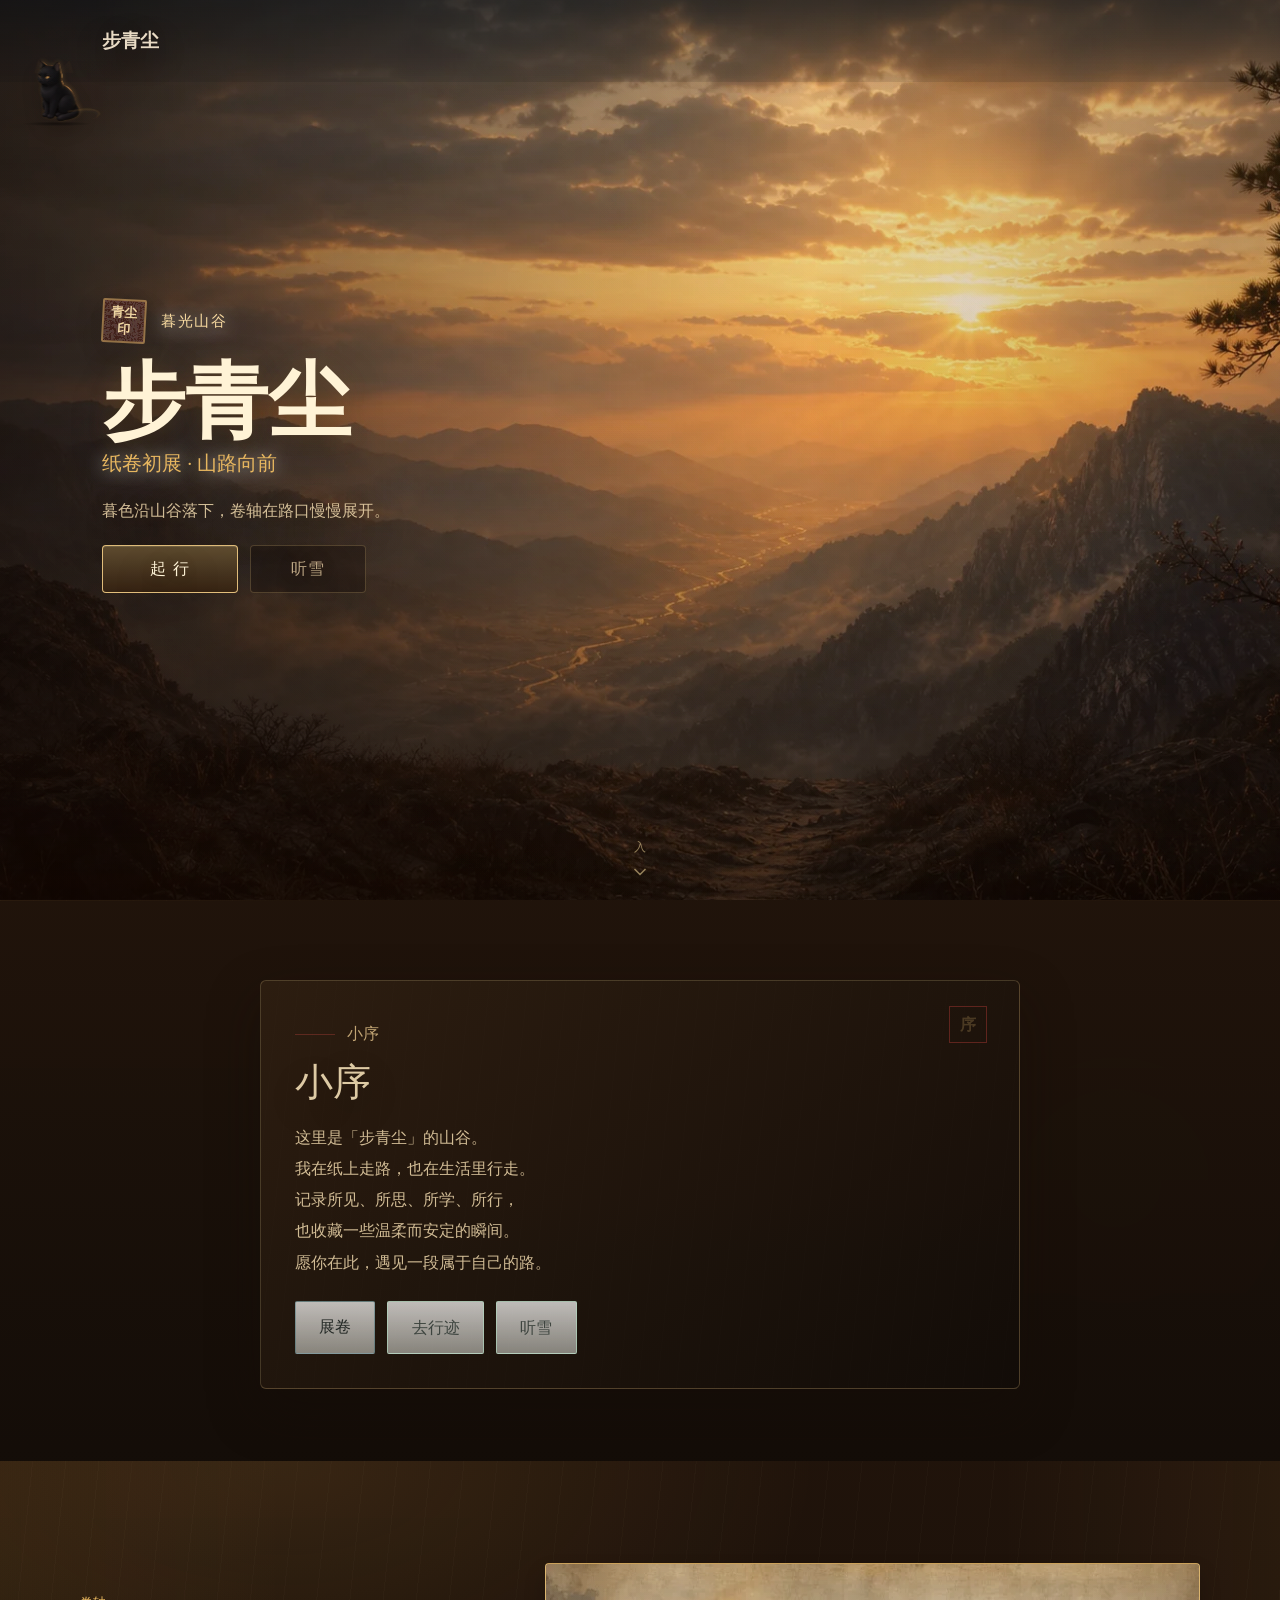
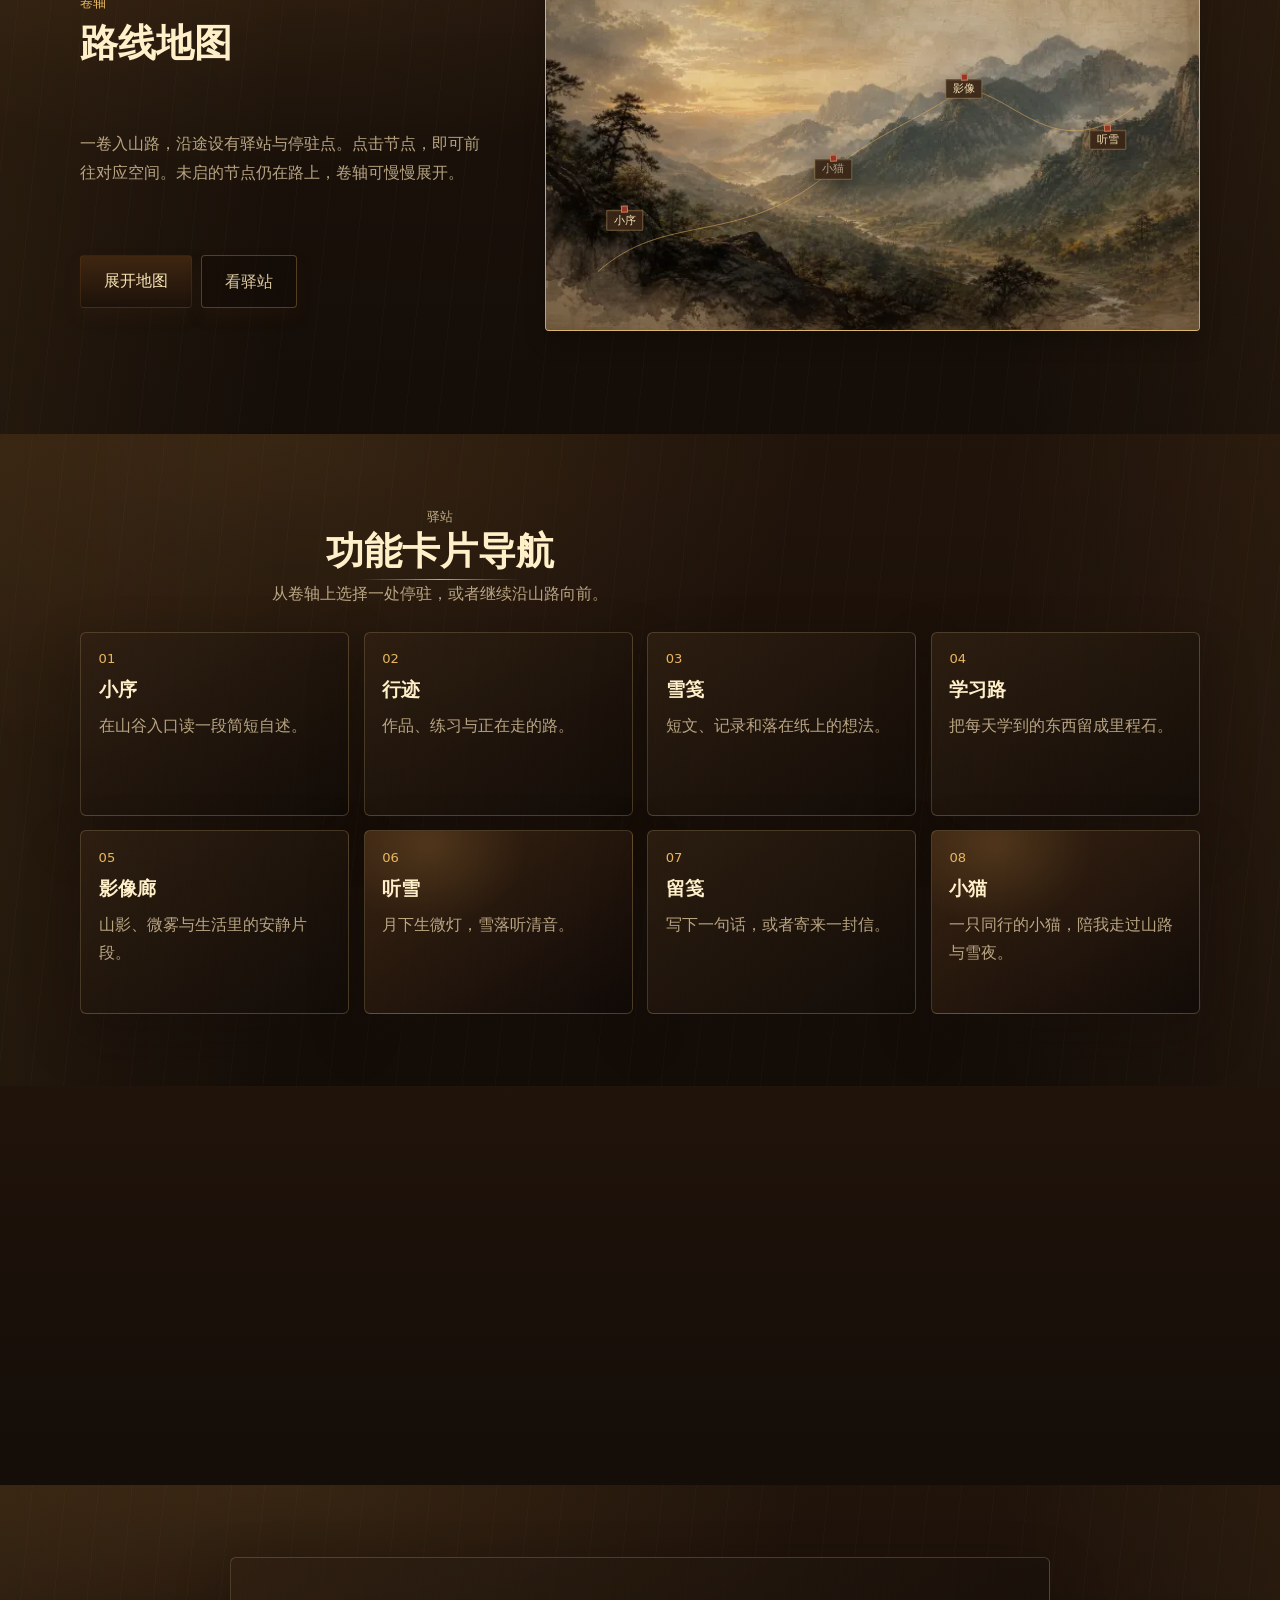
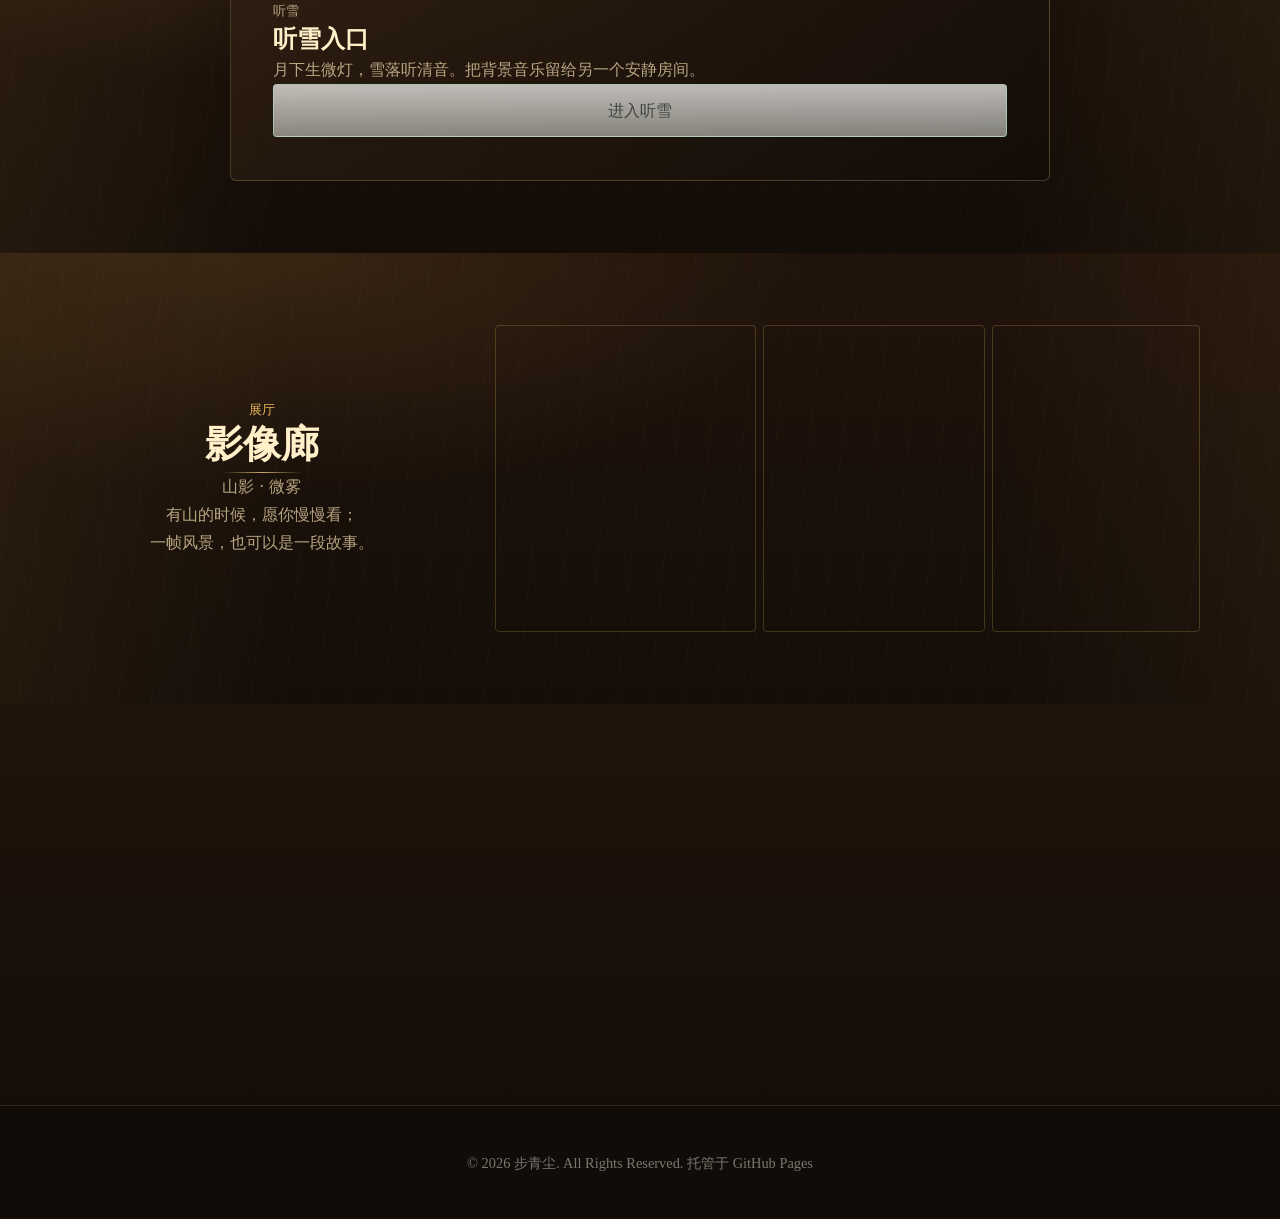
==== commit cad3a61c: "style: polish hero depth and mobile framing" ====
--- a/index.html
+++ b/index.html
@@ -34,7 +34,7 @@
       "description": "步青尘的个人主页，一个中式水墨风格的静态个人网站，用于记录前端学习、个人项目和网页设计实践。"
     }
   </script>
-  <link rel="stylesheet" href="assets/css/style.css?v=2.3.0">
+  <link rel="stylesheet" href="assets/css/style.css?v=2.3.1">
   <link rel="stylesheet" href="assets/css/v2-structure.css?v=2.0.0">
   <link rel="stylesheet" href="assets/css/home-route-map.css?v=3.0.2">
 </head>
--- a/assets/css/style.css
+++ b/assets/css/style.css
@@ -9942,18 +9942,19 @@
 
 body.page-home .courtyard-actions .courtyard-enter {
   min-width: 8.5rem;
-  border-color: rgba(236, 196, 122, 0.78);
-  background:
-    linear-gradient(180deg, rgba(224, 180, 99, 0.25), rgba(121, 74, 31, 0.2)),
-    rgba(15, 12, 9, 0.76);
-  color: #fff0c8;
+  border-color: rgba(242, 204, 134, 0.9);
+  background:
+    linear-gradient(180deg, rgba(235, 194, 118, 0.34), rgba(143, 87, 39, 0.25)),
+    rgba(17, 12, 8, 0.78);
+  color: #fff4d8;
+  box-shadow: inset 0 1px 0 rgba(255, 241, 207, 0.12);
 }
 
 body.page-home .courtyard-actions .courtyard-link {
   min-width: 7.25rem;
-  border-color: var(--home-line-soft);
-  background: rgba(27, 18, 11, 0.58);
-  color: var(--home-paper-soft);
+  border-color: rgba(235, 199, 132, 0.22);
+  background: rgba(20, 13, 9, 0.36);
+  color: rgba(241, 216, 171, 0.74);
 }
 
 body.page-home .courtyard-scene::before {
@@ -9983,17 +9984,19 @@
 
 body.page-home [data-companion-cat] {
   display: block;
-  width: clamp(70px, 6.6vw, 100px);
-  height: clamp(86px, 8vw, 122px);
+  width: clamp(80px, 7.6vw, 116px);
+  height: clamp(98px, 9.2vw, 140px);
   --cat-rim-filter:
-    drop-shadow(0 0 3px rgba(238, 177, 92, 0.12))
-    drop-shadow(0 13px 14px rgba(0, 0, 0, 0.28));
+    brightness(1.08)
+    saturate(1.03)
+    drop-shadow(1px -1px 2px rgba(238, 178, 91, 0.18))
+    drop-shadow(0 10px 10px rgba(0, 0, 0, 0.2));
 }
 
 body.page-home .companion-cat-visual {
   inset: auto auto 0 50%;
-  width: clamp(64px, 6.2vw, 86px);
-  height: clamp(48px, 4.7vw, 65px);
+  width: clamp(74px, 7.1vw, 100px);
+  height: clamp(56px, 5.4vw, 75px);
   translate: -50% 0;
 }
 
@@ -10003,12 +10006,14 @@
 }
 
 body.page-home .companion-cat-shadow {
-  left: 9%;
-  bottom: 1%;
-  width: 82%;
-  height: 9%;
-  background: radial-gradient(ellipse, rgba(8, 5, 3, 0.38), rgba(8, 5, 3, 0) 72%);
-  filter: blur(1.4px);
+  left: 50%;
+  bottom: 0;
+  width: 70%;
+  height: 7%;
+  background: radial-gradient(ellipse, rgba(7, 4, 2, 0.5), rgba(7, 4, 2, 0) 74%);
+  filter: blur(1px);
+  transform: translateX(-50%) scaleY(0.58);
+  transform-origin: center bottom;
 }
 
 body.page-home .courtyard-cue {
@@ -10028,8 +10033,21 @@
     --home-gutter: 1rem;
   }
 
+  body.page-home > header,
+  body.page-home[data-home-stage] > header {
+    position: absolute;
+    inset: 0 0 auto;
+    z-index: 150;
+    width: 100%;
+    border-bottom: 0;
+    background: linear-gradient(180deg, rgba(18, 11, 7, 0.46), rgba(18, 11, 7, 0.16) 58%, transparent 100%);
+    box-shadow: none;
+    backdrop-filter: none;
+    -webkit-backdrop-filter: none;
+  }
+
   body.page-home .home-scroll-hero {
-    min-height: calc(100svh - 4.05rem);
+    min-height: 100svh;
     padding: 5.75rem var(--home-gutter) 7rem;
     align-content: center;
   }
@@ -10079,21 +10097,26 @@
   }
 
   body.page-home .courtyard-scene::before {
-    background-position: 0 0, 0 0, 0 0, 0 0, 62% 50%;
+    background-position: 0 0, 0 0, 0 0, 0 0, 64% 50%;
     background-size: auto, auto, auto, auto, cover;
     filter:
       sepia(var(--ambient-warmth))
       saturate(var(--ambient-saturation))
       contrast(var(--ambient-contrast))
       brightness(var(--ambient-brightness));
-    transform: scale(1.025);
-    transform-origin: 62% 52%;
+    transform: scale(1.02);
+    transform-origin: 64% 52%;
   }
 
   body.page-home [data-companion-cat] {
     display: block !important;
-    width: 68px;
-    height: 84px;
+    width: 80px;
+    height: 100px;
+  }
+
+  body.page-home .companion-cat-visual {
+    width: 76px;
+    height: 57px;
   }
 
   body.page-home .courtyard-cue {
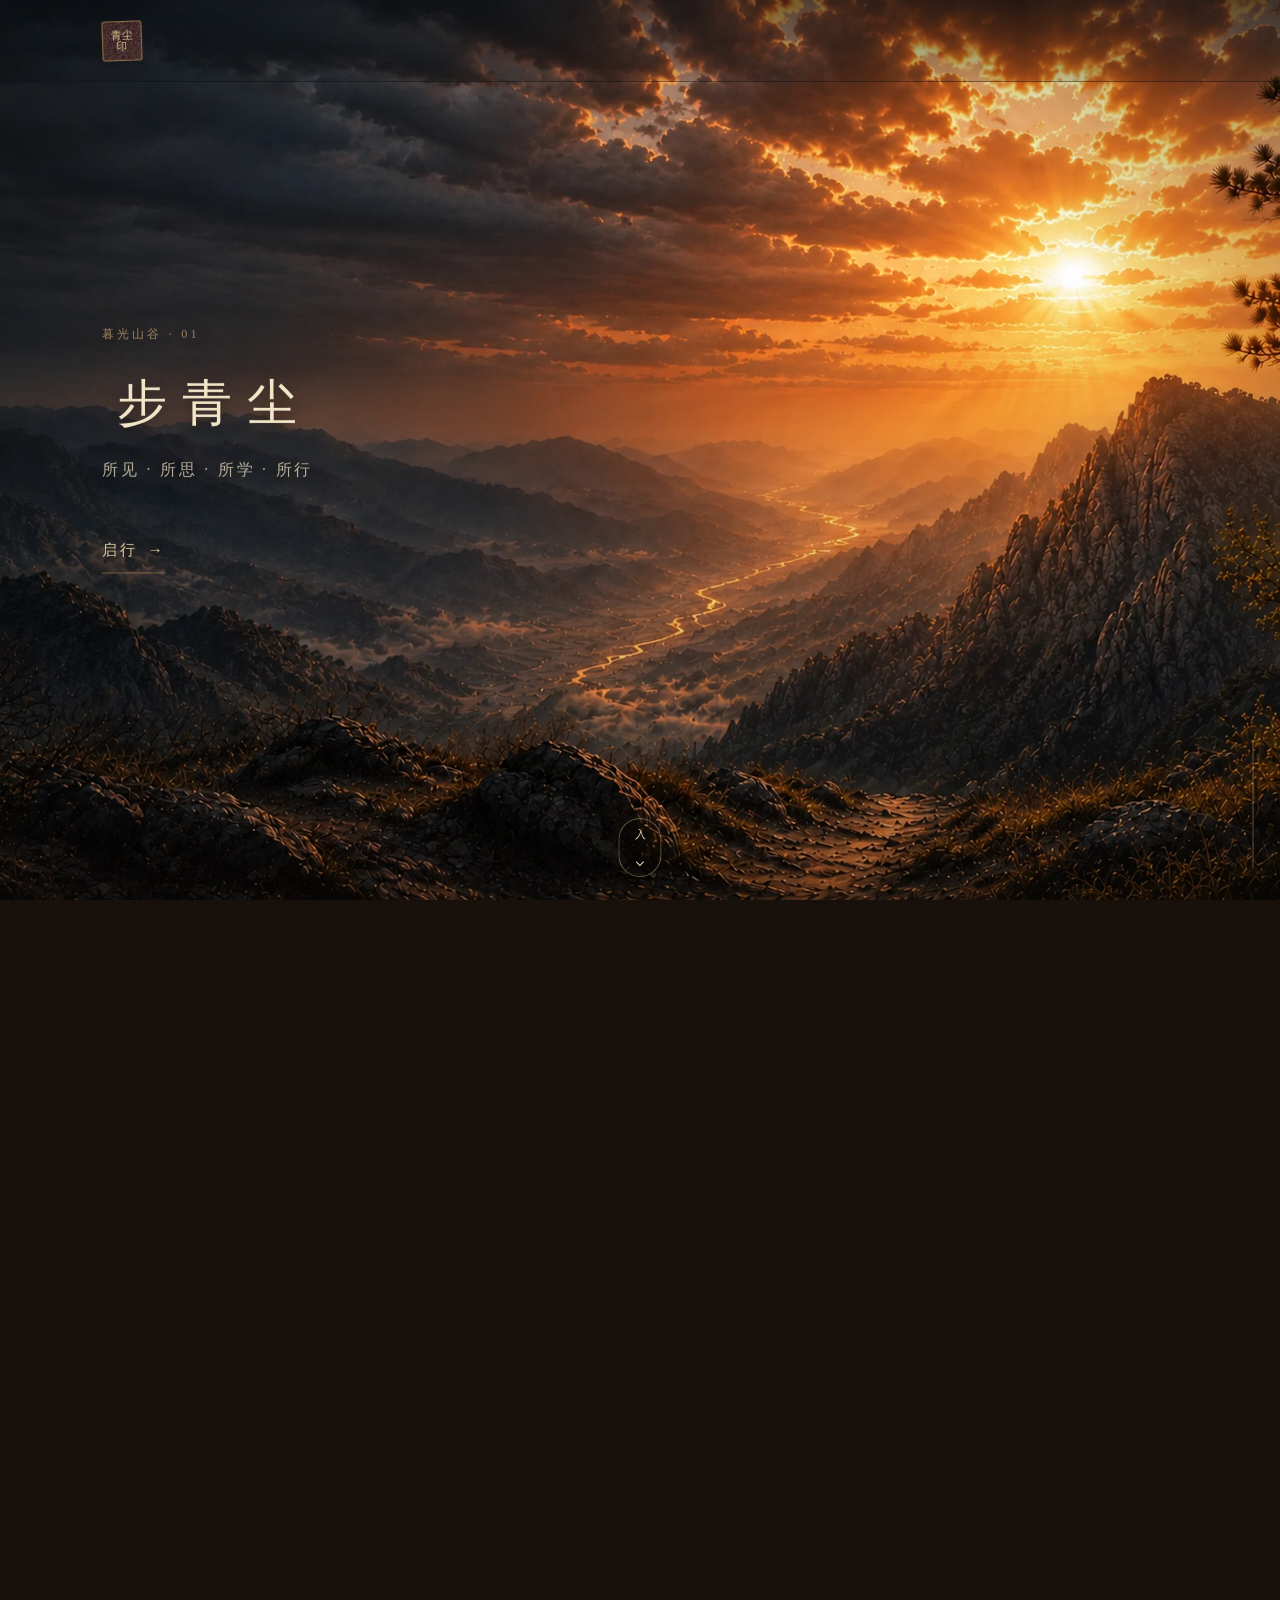
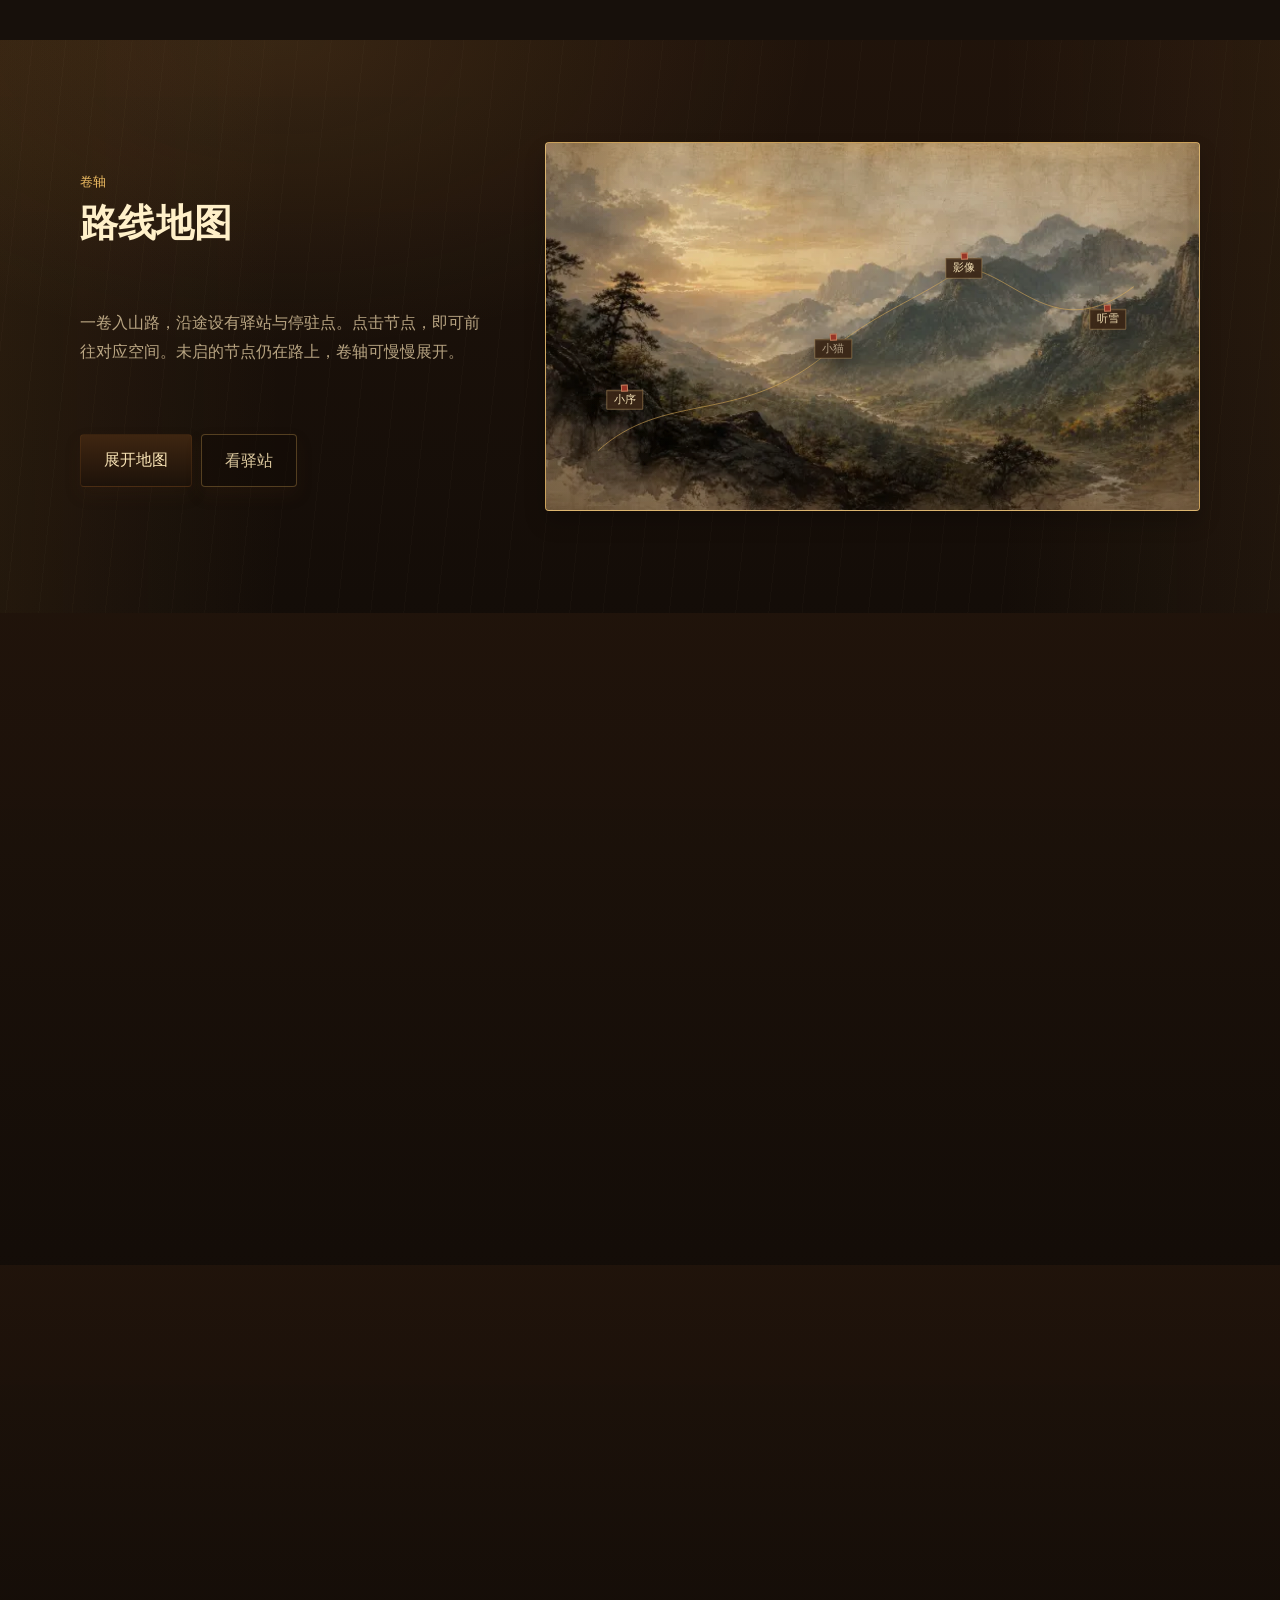
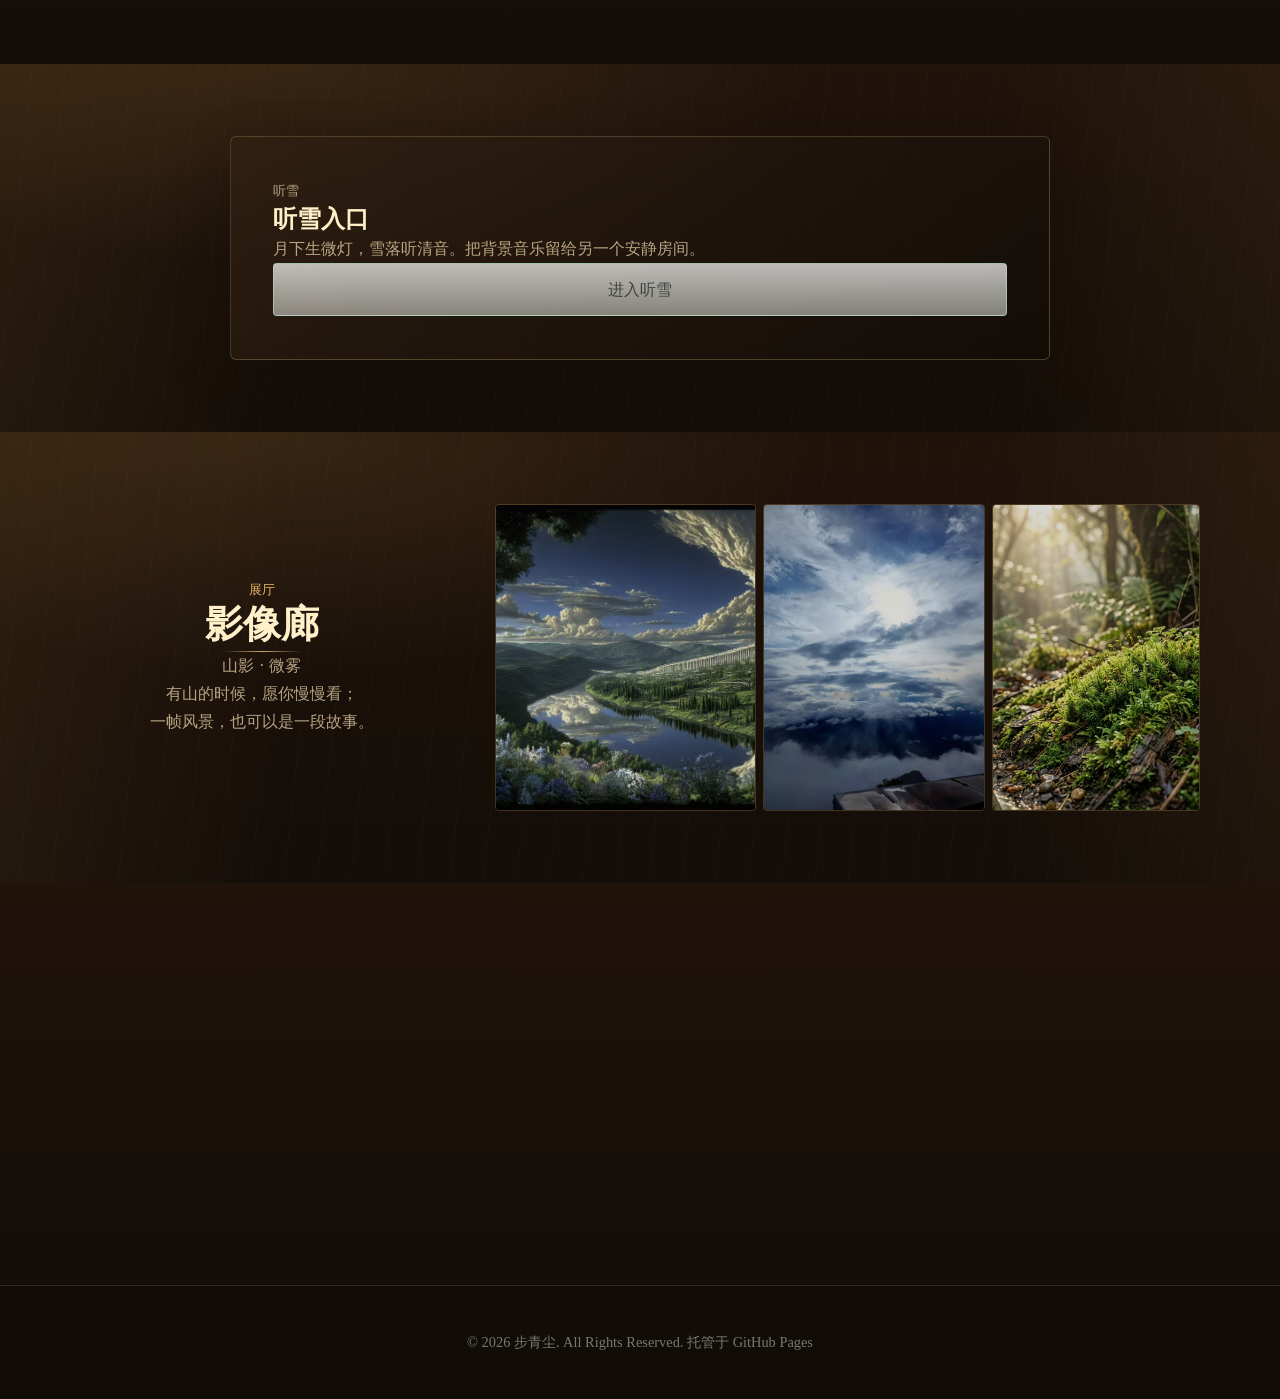
==== commit 7ba9634a: "feat(home): finalize V4.1 scroll hero and typography" ====
--- a/index.html
+++ b/index.html
@@ -37,6 +37,7 @@
   <link rel="stylesheet" href="assets/css/style.css?v=2.3.1">
   <link rel="stylesheet" href="assets/css/v2-structure.css?v=2.0.0">
   <link rel="stylesheet" href="assets/css/home-route-map.css?v=3.0.2">
+  <link rel="stylesheet" href="assets/css/home-v4-1.css?v=4.1.2">
 </head>
 <body class="page-home">
   <div class="plum-shadows" aria-hidden="true"></div>
@@ -61,7 +62,7 @@
   <header>
     <nav class="nav-container" aria-label="主导航">
       <a class="logo" href="index.html" aria-label="步青尘首页">
-        <span class="logo-text">步青尘</span>
+        <span class="seal home-v41-brand-seal" aria-hidden="true">青尘<br>印</span>
       </a>
       <button class="burger-btn" type="button" aria-label="打开导航菜单" aria-expanded="false" aria-controls="site-menu">
         <span class="burger-line"></span>
@@ -82,84 +83,60 @@
   </header>
 
   <main class="page-fade">
-    <!-- 入口：暮光山谷与纸卷世界 -->
-    <section class="courtyard world-shell home-scroll-hero" aria-label="步青尘 · 起行入口">
-      <div class="courtyard-scene world-scene" aria-hidden="true">
-        <div class="scene-layer scene-mountains" style="--px:16px;--py:9px;">
-          <svg class="layer-inner" viewBox="0 0 1440 700" preserveAspectRatio="xMidYMax slice" xmlns="http://www.w3.org/2000/svg">
-            <path class="ridge ridge-far" d="M0 470 C170 410 280 452 430 392 C560 340 690 392 820 356 C980 312 1110 372 1260 330 C1340 308 1400 320 1440 300 L1440 700 L0 700 Z"/>
-            <path class="ridge ridge-mid" d="M0 532 C150 486 300 510 440 462 C600 408 720 462 870 420 C1010 382 1150 430 1290 396 C1360 380 1410 388 1440 378 L1440 700 L0 700 Z"/>
-            <path class="ridge ridge-near" d="M0 600 C140 560 250 588 400 552 C560 514 700 566 850 536 C1010 504 1150 556 1300 528 C1370 516 1410 522 1440 514 L1440 700 L0 700 Z"/>
-          </svg>
-        </div>
-
-        <div class="scene-layer scene-plum" style="--px:34px;--py:15px;">
-          <svg class="layer-inner" viewBox="0 0 1440 700" preserveAspectRatio="xMidYMax slice" xmlns="http://www.w3.org/2000/svg">
-            <g class="plum-branch" fill="none" stroke-linecap="round" stroke-linejoin="round">
-              <path d="M-20 706 C90 612 150 560 196 470 C236 392 250 320 300 250" stroke-width="15"/>
-              <path d="M196 470 C250 452 300 470 360 430" stroke-width="7"/>
-              <path d="M236 392 C190 360 150 356 96 330" stroke-width="6"/>
-              <path d="M268 308 C320 296 360 312 408 286" stroke-width="5.5"/>
-              <path d="M250 320 C214 286 196 262 188 220" stroke-width="5"/>
-            </g>
-            <g class="plum-blossoms">
-              <g class="blossom" transform="translate(300 250)"><circle r="7"/><circle class="b-core" r="2.4"/></g>
-              <g class="blossom" transform="translate(360 430)"><circle r="6"/><circle class="b-core" r="2.1"/></g>
-              <g class="blossom" transform="translate(408 286)"><circle r="6.5"/><circle class="b-core" r="2.2"/></g>
-              <g class="blossom" transform="translate(96 330)"><circle r="5.5"/><circle class="b-core" r="2"/></g>
-              <g class="blossom" transform="translate(188 220)"><circle r="6"/><circle class="b-core" r="2.1"/></g>
-              <g class="blossom" transform="translate(232 420)"><circle r="5"/><circle class="b-core" r="1.8"/></g>
-              <g class="blossom" transform="translate(150 470)"><circle r="6.5"/><circle class="b-core" r="2.2"/></g>
-              <g class="blossom" transform="translate(330 320)"><circle r="5"/><circle class="b-core" r="1.8"/></g>
-            </g>
-          </svg>
-        </div>
-      </div>
-
-      <div class="courtyard-content world-content">
-        <div class="courtyard-meta">
-          <span class="seal seal-yinke courtyard-seal" aria-hidden="true">青尘<br>印</span>
-          <p class="courtyard-kicker">暮光山谷</p>
-        </div>
-        <div class="courtyard-heading">
-          <h1 class="courtyard-title">步青尘</h1>
-          <p class="courtyard-subtitle">纸卷初展 · 山路向前</p>
-        </div>
-        <div class="courtyard-entry">
-          <p class="courtyard-atmosphere">暮色沿山谷落下，卷轴在路口慢慢展开。</p>
-          <div class="courtyard-actions" aria-label="首页主要入口">
-            <a class="courtyard-enter" href="#home-prologue">起 行</a>
-            <a class="courtyard-link" href="music.html">听雪</a>
-          </div>
-        </div>
-      </div>
-
-      <a class="courtyard-cue" href="#home-prologue" aria-label="向下浏览，起行">
-        <span class="cue-text">入</span>
-        <svg viewBox="0 0 24 24" fill="none" stroke="currentColor" stroke-width="2" stroke-linecap="round" stroke-linejoin="round" aria-hidden="true">
-          <polyline points="6 9 12 15 18 9"></polyline>
-        </svg>
-      </a>
-    </section>
-
-    <!-- 第一屏之后：短序与继续入口 -->
-    <section class="hero-section home-brief-intro home-scroll-section" id="home-prologue" aria-labelledby="home-title">
-      <div class="home-brief-scroll home-section-shell scroll-reveal">
-        <span class="home-brief-mark" aria-hidden="true">序</span>
-        <p class="hero-kicker">小序</p>
-        <h2 id="home-title" class="hero-title">小序</h2>
-        <p class="hero-desc">
-          这里是「步青尘」的山谷。<br>
-          我在纸上走路，也在生活里行走。<br>
-          记录所见、所思、所学、所行，<br>
-          也收藏一些温柔而安定的瞬间。<br>
-          愿你在此，遇见一段属于自己的路。
-        </p>
-        <div class="home-intro-actions" aria-label="继续进入其他空间">
-          <button class="btn-ink home-route-reopen" type="button" aria-controls="home-route-map" aria-expanded="false" data-route-map-trigger>展卷</button>
-          <a href="projects.html" class="btn-ink btn-secondary">去行迹</a>
-          <a href="music.html" class="btn-ink btn-secondary">听雪</a>
-        </div>
+    <!-- Homepage V4.1：见山 → 启行 → 入谷 → 谷中呼吸 → 卷开 → 小序 -->
+    <section class="home-v41-journey" id="home-journey" aria-label="暮光山谷连续滚动开场：见山、启行、入谷、谷中呼吸、卷开、小序">
+      <div class="home-v41-stage" id="home-v41-stage">
+        <div class="home-v41-world" id="home-v41-world" aria-hidden="true">
+          <div class="home-v41-layer home-v41-layer-base"></div>
+          <div class="home-v41-layer home-v41-layer-road"></div>
+          <div class="home-v41-layer home-v41-layer-cliff"></div>
+          <div class="home-v41-layer home-v41-layer-left"></div>
+        </div>
+
+        <div class="home-v41-mist home-v41-mist-a" aria-hidden="true"></div>
+        <div class="home-v41-mist home-v41-mist-b" aria-hidden="true"></div>
+        <div class="home-v41-vignette" aria-hidden="true"></div>
+        <div class="home-v41-dusk-wash" aria-hidden="true"></div>
+        <div class="home-v41-paper-grain" aria-hidden="true"></div>
+
+        <section class="home-v41-hero-copy" aria-labelledby="home-v41-title">
+          <div class="home-v41-hero-eyebrow">
+            <span class="home-v41-kicker-zh">暮光山谷 · 01</span>
+          </div>
+          <h1 id="home-v41-title" class="home-v41-hero-title">步青尘</h1>
+          <p class="home-v41-hero-subtitle">所见 · 所思 · 所学 · 所行</p>
+          <div class="home-v41-hero-actions" aria-label="首页主要入口">
+            <a class="home-v41-primary-action" href="#home-prologue" data-home-v41-scroll="0.14">启行<span class="home-v41-arrow">→</span></a>
+          </div>
+        </section>
+
+        <section class="home-v41-prologue" id="home-prologue" data-home-v41-progress="0.90" aria-labelledby="home-v41-prologue-title">
+          <div class="home-v41-prologue-rail" aria-hidden="true"></div>
+          <div class="home-v41-prologue-head">
+            <span class="home-v41-prologue-chapter">序 · 01</span>
+            <span class="home-v41-prologue-seal" aria-hidden="true">序</span>
+          </div>
+          <h2 id="home-v41-prologue-title" class="home-v41-prologue-title">小序</h2>
+          <div class="home-v41-prologue-body">
+            <p class="home-v41-prologue-line">这里是「步青尘」的山谷。</p>
+            <p class="home-v41-prologue-line">我在纸上走路，也在生活里行走。</p>
+            <p class="home-v41-prologue-line">记录所见、所思、所学、所行，</p>
+            <p class="home-v41-prologue-line">也收藏一些温柔而安定的瞬间。</p>
+            <p class="home-v41-prologue-line">愿你在此，遇见一段属于自己的路。</p>
+          </div>
+          <div class="home-v41-prologue-actions" aria-label="继续进入其他空间">
+            <button class="home-v41-prologue-primary" type="button" aria-controls="home-route-map" aria-expanded="false" data-route-map-trigger>展卷<span class="home-v41-arrow">→</span></button>
+            <a class="home-v41-prologue-secondary" href="projects.html">去行迹</a>
+            <a class="home-v41-prologue-secondary" href="music.html">听雪</a>
+          </div>
+        </section>
+
+        <a class="home-v41-scroll-cue" href="#home-prologue" data-home-v41-scroll="0.14" aria-label="向下滚动进入山谷">
+          <span>入</span>
+          <svg viewBox="0 0 24 24" aria-hidden="true"><path d="m6 9 6 6 6-6"/></svg>
+        </a>
+
+        <div class="home-v41-progress-rail" aria-hidden="true"><i></i></div>
       </div>
     </section>
 
@@ -436,6 +413,9 @@
   <div class="companion-zone" aria-hidden="true"></div>
 
   <script src="assets/data/site-data.js?v=2.3.0"></script>
+  <script src="assets/vendor/gsap/gsap.min.js?v=3.15.0"></script>
+  <script src="assets/vendor/gsap/ScrollTrigger.min.js?v=3.15.0"></script>
   <script src="assets/js/main.js?v=2.3.0"></script>
+  <script src="assets/js/home-v4-1.js?v=4.1.2"></script>
 </body>
 </html>
--- a/assets/css/style.css
+++ b/assets/css/style.css
@@ -7452,7 +7452,7 @@
    ========================================================================== */
 
 body.page-home {
-  --home-ambient-image: url("../visuals/home/dusk-valley-entrance.webp");
+  --home-ambient-image: url("../visuals/home/hero-dusk-desktop.webp");
   --home-ink: #130d08;
   --home-ink-deep: #090705;
   --home-panel: rgba(43, 30, 18, 0.72);
@@ -9959,25 +9959,25 @@
 
 body.page-home .courtyard-scene::before {
   background:
-    radial-gradient(ellipse at 74% 29%, rgba(255, 217, 137, 0.12), rgba(255, 202, 111, 0.04) 22%, rgba(255, 202, 111, 0) 43%),
-    radial-gradient(ellipse at 56% 63%, rgba(217, 134, 54, 0.09), rgba(217, 134, 54, 0) 45%),
-    linear-gradient(90deg, rgba(25, 13, 7, 0.58) 0%, rgba(39, 21, 10, 0.34) 32%, rgba(99, 52, 21, 0.05) 63%, rgba(43, 23, 12, 0.16) 100%),
-    linear-gradient(180deg, rgba(242, 190, 111, 0.08), rgba(78, 42, 18, 0.04) 56%, rgba(24, 14, 8, 0.52)),
+    radial-gradient(ellipse at 77% 27%, rgba(255, 217, 137, 0.03), rgba(255, 202, 111, 0.012) 22%, rgba(255, 202, 111, 0) 43%),
+    radial-gradient(ellipse at 56% 63%, rgba(217, 134, 54, 0.07), rgba(217, 134, 54, 0) 45%),
+    linear-gradient(90deg, rgba(25, 13, 7, 0.46) 0%, rgba(39, 21, 10, 0.26) 32%, rgba(99, 52, 21, 0.04) 63%, rgba(43, 23, 12, 0.14) 100%),
+    linear-gradient(180deg, rgba(242, 190, 111, 0.05), rgba(78, 42, 18, 0.03) 56%, rgba(24, 14, 8, 0.38)),
     var(--home-ambient-image) 50% 50% / cover no-repeat;
   filter:
     sepia(var(--ambient-warmth))
     saturate(var(--ambient-saturation))
     contrast(var(--ambient-contrast))
     brightness(var(--ambient-brightness));
-  transform: scale(1.018);
+  transform: scale(1.004);
   transform-origin: 50% 52%;
 }
 
 body.page-home .courtyard-scene::after {
   opacity: 1;
   background:
-    linear-gradient(90deg, rgba(18, 10, 5, 0.06), transparent 42%, rgba(37, 20, 9, 0.12) 100%),
-    linear-gradient(180deg, rgba(20, 11, 6, 0.05), transparent 44%, rgba(20, 11, 7, 0.24) 100%);
+    linear-gradient(90deg, rgba(18, 10, 5, 0.05), transparent 42%, rgba(37, 20, 9, 0.1) 100%),
+    linear-gradient(180deg, rgba(20, 11, 6, 0.04), transparent 44%, rgba(20, 11, 7, 0.16) 100%);
   mix-blend-mode: normal;
   animation: none;
 }
@@ -9986,6 +9986,8 @@
   display: block;
   width: clamp(80px, 7.6vw, 116px);
   height: clamp(98px, 9.2vw, 140px);
+  margin-left: 4vw;
+  margin-top: 2vh;
   --cat-rim-filter:
     brightness(1.08)
     saturate(1.03)
@@ -10024,11 +10026,19 @@
   min-height: 2.75rem;
   align-items: center;
   justify-content: center;
-  opacity: 0.68;
+  border-color: rgba(242, 204, 134, 0.46);
+  background: rgba(17, 11, 7, 0.32);
+  color: rgba(255, 238, 204, 0.88);
+  opacity: 0.88;
+  box-shadow: 0 8px 22px rgba(0, 0, 0, 0.18);
   transform: translateX(-50%);
 }
 
 @media (max-width: 768px) {
+  body.page-home {
+    --home-ambient-image: url("../visuals/home/hero-dusk-mobile.webp");
+  }
+
   html[data-ambient="dusk"] body.page-home {
     --home-gutter: 1rem;
   }
@@ -10097,21 +10107,33 @@
   }
 
   body.page-home .courtyard-scene::before {
-    background-position: 0 0, 0 0, 0 0, 0 0, 64% 50%;
-    background-size: auto, auto, auto, auto, cover;
+    background:
+      radial-gradient(ellipse at 78% 36%, rgba(255, 217, 137, 0.03), rgba(255, 202, 111, 0.012) 22%, rgba(255, 202, 111, 0) 43%),
+      radial-gradient(ellipse at 56% 63%, rgba(217, 134, 54, 0.07), rgba(217, 134, 54, 0) 45%),
+      linear-gradient(90deg, rgba(25, 13, 7, 0.46) 0%, rgba(39, 21, 10, 0.26) 32%, rgba(99, 52, 21, 0.04) 63%, rgba(43, 23, 12, 0.14) 100%),
+      linear-gradient(180deg, rgba(242, 190, 111, 0.05), rgba(78, 42, 18, 0.03) 56%, rgba(24, 14, 8, 0.38)),
+      var(--home-ambient-image) 50% 50% / cover no-repeat;
     filter:
       sepia(var(--ambient-warmth))
       saturate(var(--ambient-saturation))
       contrast(var(--ambient-contrast))
       brightness(var(--ambient-brightness));
-    transform: scale(1.02);
-    transform-origin: 64% 52%;
+    transform: scale(1.002);
+    transform-origin: 50% 51%;
+  }
+
+  body.page-home .courtyard-scene::after {
+    background:
+      linear-gradient(90deg, rgba(18, 10, 5, 0.05), transparent 42%, rgba(37, 20, 9, 0.1) 100%),
+      linear-gradient(180deg, rgba(20, 11, 6, 0.04), transparent 44%, rgba(20, 11, 7, 0.14) 100%);
   }
 
   body.page-home [data-companion-cat] {
     display: block !important;
     width: 80px;
     height: 100px;
+    margin-left: -34vw;
+    margin-top: 1.5vh;
   }
 
   body.page-home .companion-cat-visual {
--- a/assets/css/home-v4-1.css
+++ b/assets/css/home-v4-1.css
@@ -0,0 +1,681 @@
+/* Homepage V4.1 formal integration — scoped to index.html only. */
+
+html[data-ambient="dusk"] body.page-home {
+  --home-v41-black: #17100b;
+  --home-v41-brown: #20150c;
+  --home-v41-gold: #c99a58;
+  --home-v41-muted-gold: #d9b37a;
+  --home-v41-warm-white: #f2e6c9;
+  --home-v41-paper: #f5e3bd;
+  --home-v41-muted: rgba(240, 219, 175, 0.72);
+  --home-v41-line: rgba(232, 190, 113, 0.42);
+  --home-v41-serif: "Noto Serif SC", "Songti SC", "STSong", "SimSun", serif;
+  --home-v41-mono: ui-monospace, "SFMono-Regular", Consolas, monospace;
+  --page-bg-image: none;
+  background: var(--home-v41-black);
+  overflow-x: clip;
+  overflow-y: visible;
+}
+
+body.page-home main.page-fade {
+  width: 100%;
+  overflow: visible;
+  opacity: 1;
+  transform: none;
+  animation: none;
+}
+
+/* Formal navigation keeps every existing link and mobile-menu behavior. */
+@media (min-width: 769px) {
+  body.page-home > header {
+    position: fixed;
+    inset: 0 0 auto;
+    z-index: 200;
+    width: 100%;
+    height: 74px;
+    border-bottom: 1px solid rgba(226, 186, 112, 0.10);
+    background: linear-gradient(180deg, rgba(17, 12, 9, 0.30), transparent);
+    box-shadow: none;
+    backdrop-filter: none;
+    -webkit-backdrop-filter: none;
+    text-shadow: 0 2px 12px rgba(0, 0, 0, 0.5);
+    will-change: opacity, transform;
+  }
+
+  body.page-home > header .nav-container {
+    width: 100%;
+    max-width: none;
+    height: 74px;
+    margin: 0;
+    padding: 0 clamp(3rem, 8vw, 9.5rem);
+  }
+
+  body.page-home > header .logo {
+    color: #e7d3a6;
+  }
+
+  body.page-home > header .logo .home-v41-brand-seal {
+    display: inline-flex;
+    width: 2.5rem;
+    height: 2.5rem;
+    border: 1px solid rgba(238, 194, 119, 0.5);
+    border-radius: 3px;
+    background: rgba(102, 35, 27, 0.42);
+    color: #e9c68d;
+    font-family: var(--home-v41-serif);
+    font-size: 0.66rem;
+    font-weight: 400;
+    line-height: 1.08;
+    letter-spacing: 0.04em;
+    transition: opacity 0.3s ease, border-color 0.3s ease;
+  }
+
+  body.page-home > header .logo:hover .home-v41-brand-seal,
+  body.page-home > header .logo:focus-visible .home-v41-brand-seal {
+    border-color: rgba(238, 194, 119, 0.72);
+    opacity: 0.78;
+    transform: none;
+  }
+
+  body.page-home > header .nav-menu {
+    gap: clamp(1.05rem, 1.8vw, 2.15rem);
+  }
+
+  body.page-home > header .nav-item a {
+    min-height: 2.35rem;
+    padding: 0;
+    border: 0;
+    border-radius: 0;
+    background: none;
+    color: rgba(244, 220, 176, 0.64);
+    font-family: var(--home-v41-serif);
+    font-size: 0.9rem;
+    font-weight: 400;
+    text-shadow: 0 1px 3px rgba(14, 8, 4, 0.82);
+  }
+
+  body.page-home > header .nav-item.active a,
+  body.page-home > header .nav-item a[aria-current="page"] {
+    color: rgba(244, 220, 176, 0.82);
+    background: none;
+  }
+
+  body.page-home > header .nav-item a:hover,
+  body.page-home > header .nav-item a:focus-visible {
+    color: rgba(244, 220, 176, 0.88);
+    background: none;
+    opacity: 0.72;
+  }
+
+  body.page-home > header .nav-item a::after {
+    content: none;
+  }
+}
+
+.home-v41-journey {
+  position: relative;
+  width: 100%;
+  height: 360vh;
+  min-height: 2000px;
+  background: var(--home-v41-black);
+}
+
+.home-v41-stage {
+  position: sticky;
+  top: 0;
+  width: 100%;
+  height: 100vh;
+  min-height: 720px;
+  overflow: hidden;
+  isolation: isolate;
+  background: #21150c;
+}
+
+.home-v41-world {
+  position: absolute;
+  inset: 0;
+  z-index: 0;
+}
+
+.home-v41-layer {
+  position: absolute;
+  inset: 0;
+  background-repeat: no-repeat;
+  background-position: 50% 50%;
+  background-size: cover;
+  transform: scale(1);
+  transform-origin: 56% 57%;
+  will-change: transform;
+  backface-visibility: hidden;
+}
+
+.home-v41-layer-base {
+  z-index: 1;
+  background-image: url("../visuals/home/v4-1/base-clean.png");
+}
+
+.home-v41-layer-road {
+  z-index: 2;
+  background-image: url("../visuals/home/v4-1/layer-road.png");
+}
+
+.home-v41-layer-cliff {
+  z-index: 3;
+  background-image: url("../visuals/home/v4-1/layer-cliff.png");
+}
+
+.home-v41-layer-left {
+  z-index: 4;
+  background-image: url("../visuals/home/v4-1/layer-left.png");
+}
+
+.home-v41-mist {
+  position: absolute;
+  z-index: 6;
+  width: 78%;
+  height: 27%;
+  border-radius: 50%;
+  background: radial-gradient(ellipse, rgba(238, 194, 126, 0.13), rgba(180, 154, 132, 0.045) 42%, transparent 72%);
+  filter: blur(26px);
+  opacity: 0.16;
+  pointer-events: none;
+  will-change: transform, opacity;
+}
+
+.home-v41-mist-a {
+  left: 16%;
+  bottom: 8%;
+}
+
+.home-v41-mist-b {
+  right: -22%;
+  bottom: 20%;
+}
+
+.home-v41-vignette,
+.home-v41-dusk-wash,
+.home-v41-paper-grain {
+  position: absolute;
+  inset: 0;
+  pointer-events: none;
+}
+
+.home-v41-vignette {
+  z-index: 7;
+  background:
+    radial-gradient(ellipse at 50% 46%, transparent 54%, rgba(12, 8, 5, 0.34) 100%),
+    linear-gradient(180deg, rgba(10, 8, 7, 0.10), transparent 30%, rgba(10, 7, 5, 0.16));
+}
+
+.home-v41-dusk-wash {
+  z-index: 8;
+  background:
+    linear-gradient(90deg, rgba(15, 10, 7, 0.27) 0%, rgba(15, 10, 7, 0.055) 48%, rgba(15, 10, 7, 0) 68%),
+    radial-gradient(circle at 77.5% 31%, rgba(20, 13, 9, 0) 0%, rgba(20, 13, 9, 0) 28%, rgba(20, 13, 9, 0.38) 56%, rgba(16, 11, 8, 0.56) 100%),
+    linear-gradient(180deg, rgba(20, 14, 10, 0.48) 0%, rgba(16, 11, 8, 0.10) 32%, rgba(16, 11, 8, 0.14) 46%, rgba(12, 8, 6, 0.54) 100%);
+  opacity: 0;
+  will-change: opacity;
+}
+
+.home-v41-paper-grain {
+  z-index: 9;
+  background-image: url("data:image/svg+xml,%3Csvg xmlns='http://www.w3.org/2000/svg' width='220' height='220'%3E%3Cfilter id='p'%3E%3CfeTurbulence type='fractalNoise' baseFrequency='0.85' numOctaves='2' stitchTiles='stitch'/%3E%3CfeColorMatrix type='saturate' values='0'/%3E%3C/filter%3E%3Crect width='220' height='220' filter='url(%23p)' opacity='0.5'/%3E%3C/svg%3E");
+  background-size: 220px 220px;
+  opacity: 0;
+  will-change: opacity;
+}
+
+.home-v41-hero-copy {
+  position: absolute;
+  z-index: 12;
+  left: clamp(3rem, 8vw, 9.5rem);
+  top: 50%;
+  width: min(32rem, 34vw);
+  color: var(--home-v41-paper);
+  font-family: var(--home-v41-serif);
+  text-shadow: 0 6px 26px rgba(10, 6, 4, 0.62);
+  transform: translateY(-50%);
+  will-change: opacity, transform;
+}
+
+.home-v41-hero-eyebrow {
+  display: flex;
+  align-items: center;
+}
+
+.home-v41-kicker-zh {
+  color: rgba(217, 179, 122, 0.68);
+  font-size: 0.76rem;
+  line-height: 1.4;
+  letter-spacing: 0.26em;
+}
+
+.home-v41-hero-title {
+  margin: 2.25rem 0 0;
+  color: var(--home-v41-warm-white);
+  font-family: var(--home-v41-serif);
+  font-size: clamp(3rem, 3.9vw, 3.9rem);
+  font-weight: 400;
+  line-height: 1;
+  letter-spacing: 0.3em;
+  text-indent: 0.3em;
+}
+
+.home-v41-hero-subtitle {
+  margin: 1.75rem 0 0;
+  color: rgba(242, 230, 201, 0.72);
+  font-size: 0.98rem;
+  font-weight: 400;
+  line-height: 1.65;
+  letter-spacing: 0.18em;
+}
+
+.home-v41-hero-actions {
+  display: flex;
+  align-items: center;
+  gap: 0;
+  margin-top: 2.9rem;
+}
+
+.home-v41-primary-action,
+.home-v41-prologue-primary,
+.home-v41-prologue-secondary {
+  font-family: var(--home-v41-serif);
+  text-decoration: none;
+}
+
+.home-v41-primary-action {
+  display: inline-flex;
+  align-items: center;
+  gap: 0.62rem;
+  padding: 0.42rem 0 0.5rem;
+  border-bottom: 1px solid rgba(231, 186, 106, 0.44);
+  color: rgba(243, 223, 174, 0.88);
+  font-size: 0.96rem;
+  font-weight: 400;
+  letter-spacing: 0.18em;
+  transition: opacity 0.3s ease, border-color 0.3s ease, color 0.3s ease;
+}
+
+.home-v41-arrow {
+  display: inline-block;
+  transition: transform 0.3s ease;
+}
+
+.home-v41-primary-action:hover,
+.home-v41-primary-action:focus-visible {
+  color: #f3dfae;
+  border-color: rgba(231, 186, 106, 0.85);
+  opacity: 0.72;
+}
+
+.home-v41-primary-action:hover .home-v41-arrow,
+.home-v41-primary-action:focus-visible .home-v41-arrow,
+.home-v41-prologue-primary:hover .home-v41-arrow,
+.home-v41-prologue-primary:focus-visible .home-v41-arrow {
+  transform: translateX(2px);
+}
+
+.home-v41-prologue {
+  position: absolute;
+  z-index: 14;
+  left: clamp(3rem, 8vw, 9.5rem);
+  top: 50%;
+  width: min(30rem, 30vw);
+  color: var(--home-v41-paper);
+  font-family: var(--home-v41-serif);
+  opacity: 0;
+  pointer-events: none;
+  transform: translateY(-50%);
+}
+
+.home-v41-prologue-rail {
+  position: absolute;
+  left: -1.8rem;
+  top: 0.15rem;
+  bottom: 0.15rem;
+  width: 1px;
+  background: linear-gradient(180deg, transparent, rgba(232, 190, 113, 0.34), transparent);
+  transform: scaleY(0);
+  transform-origin: top;
+}
+
+.home-v41-prologue-head {
+  display: flex;
+  align-items: center;
+  gap: 1rem;
+}
+
+.home-v41-prologue-chapter {
+  color: #bd9154;
+  font-size: 0.82rem;
+  letter-spacing: 0.3em;
+}
+
+.home-v41-prologue-seal {
+  display: grid;
+  width: 2.1rem;
+  height: 2.1rem;
+  place-items: center;
+  border: 1px solid rgba(238, 194, 119, 0.5);
+  border-radius: 3px;
+  color: #d6a867;
+  font-size: 0.7rem;
+}
+
+.home-v41-prologue-title {
+  margin: 0.95rem 0 0;
+  color: #dccaa2;
+  font-family: var(--home-v41-serif);
+  font-size: clamp(1.7rem, 2.1vw, 2.1rem);
+  font-weight: 400;
+  line-height: 1.35;
+  letter-spacing: 0.22em;
+}
+
+.home-v41-prologue-body {
+  display: grid;
+  gap: 0.66rem;
+  margin-top: 1.7rem;
+}
+
+.home-v41-prologue-line {
+  margin: 0;
+  color: rgba(212, 196, 158, 0.84);
+  font-size: 1.02rem;
+  line-height: 1.9;
+  letter-spacing: 0.05em;
+}
+
+.home-v41-prologue-actions {
+  display: flex;
+  align-items: center;
+  gap: 1.7rem;
+  margin-top: 2.2rem;
+}
+
+.home-v41-prologue-primary {
+  display: inline-flex;
+  align-items: center;
+  gap: 0.55rem;
+  margin: 0;
+  padding: 0.4rem 0;
+  border: 0;
+  border-bottom: 1px solid rgba(231, 186, 106, 0.5);
+  border-radius: 0;
+  appearance: none;
+  background: none;
+  color: #e5d2a6;
+  cursor: pointer;
+  font-size: 1rem;
+  line-height: inherit;
+  letter-spacing: 0.16em;
+  transition: opacity 0.3s ease, border-color 0.3s ease;
+}
+
+.home-v41-prologue-primary:hover,
+.home-v41-prologue-primary:focus-visible {
+  color: #e5d2a6;
+  border-bottom-color: rgba(231, 186, 106, 0.85);
+  opacity: 0.72;
+}
+
+.home-v41-prologue-secondary {
+  color: rgba(220, 202, 162, 0.5);
+  letter-spacing: 0.16em;
+  transition: opacity 0.3s ease, color 0.3s ease;
+}
+
+.home-v41-prologue-secondary:hover,
+.home-v41-prologue-secondary:focus-visible {
+  color: rgba(220, 202, 162, 0.76);
+  opacity: 0.7;
+}
+
+.home-v41-scroll-cue {
+  position: absolute;
+  z-index: 18;
+  left: 50%;
+  bottom: 1.4rem;
+  display: grid;
+  width: 2.7rem;
+  height: 3.7rem;
+  place-items: center;
+  border: 1px solid rgba(242, 204, 134, 0.38);
+  border-radius: 2rem;
+  background: rgba(17, 11, 7, 0.26);
+  color: rgba(255, 238, 204, 0.88);
+  font-family: var(--home-v41-serif);
+  font-size: 0.7rem;
+  text-decoration: none;
+  transform: translateX(-50%);
+  will-change: opacity, transform;
+}
+
+.home-v41-scroll-cue:hover,
+.home-v41-scroll-cue:focus-visible {
+  color: rgba(255, 238, 204, 0.88);
+}
+
+.home-v41-scroll-cue svg {
+  width: 15px;
+  fill: none;
+  stroke: currentColor;
+  stroke-width: 1.7;
+}
+
+.home-v41-progress-rail {
+  position: absolute;
+  z-index: 19;
+  right: 1.6rem;
+  bottom: 2rem;
+  width: 2px;
+  height: 8rem;
+  background: rgba(246, 219, 171, 0.16);
+}
+
+.home-v41-progress-rail i {
+  display: block;
+  width: 100%;
+  height: 100%;
+  background: linear-gradient(180deg, #f3d59b, #bc7a37);
+  transform: scaleY(0);
+  transform-origin: top;
+  will-change: transform;
+}
+
+/* Existing formal companions remain available after the opening journey. */
+body.page-home[data-home-stage="entrance"] [data-companion-cat],
+body.page-home[data-home-stage="entrance"] .back-to-top {
+  visibility: hidden;
+  opacity: 0 !important;
+  pointer-events: none;
+}
+
+@media (max-width: 768px) {
+  body.page-home > header,
+  body.page-home[data-home-stage] > header {
+    position: absolute;
+    inset: 0 0 auto;
+    z-index: 200;
+    width: 100%;
+    border-bottom: 0;
+    background: linear-gradient(180deg, rgba(18, 11, 7, 0.46), rgba(18, 11, 7, 0.16) 58%, transparent 100%);
+    box-shadow: none;
+    backdrop-filter: none;
+    -webkit-backdrop-filter: none;
+  }
+
+  body.page-home > header .logo .home-v41-brand-seal {
+    display: inline-flex;
+    width: 2.25rem;
+    height: 2.25rem;
+    font-size: 0.62rem;
+  }
+
+  body.page-home .burger-line {
+    background: #e7d3a6;
+  }
+
+  .home-v41-journey {
+    height: auto;
+    min-height: 0;
+  }
+
+  .home-v41-stage {
+    position: relative;
+    height: auto;
+    min-height: 0;
+    overflow: hidden;
+  }
+
+  .home-v41-world {
+    position: relative;
+    height: 100svh;
+    min-height: 40rem;
+  }
+
+  .home-v41-layer {
+    transform: none !important;
+    will-change: auto;
+  }
+
+  .home-v41-layer-base {
+    background-image: url("../visuals/home/hero-dusk-mobile.webp");
+  }
+
+  .home-v41-layer-road,
+  .home-v41-layer-cliff,
+  .home-v41-layer-left,
+  .home-v41-mist,
+  .home-v41-progress-rail,
+  .home-v41-paper-grain,
+  .home-v41-dusk-wash {
+    display: none;
+  }
+
+  .home-v41-vignette {
+    inset: 0 0 auto;
+    height: 100svh;
+    min-height: 40rem;
+  }
+
+  .home-v41-hero-copy {
+    left: 1rem;
+    top: 50svh;
+    width: min(26rem, calc(100% - 2rem));
+    transform: translateY(-48%) !important;
+  }
+
+  .home-v41-hero-title {
+    font-size: clamp(3rem, 13vw, 3.45rem);
+  }
+
+  .home-v41-hero-actions {
+    gap: 1.35rem;
+  }
+
+  .home-v41-prologue {
+    position: relative;
+    left: auto;
+    top: auto;
+    width: 100%;
+    margin: 0;
+    padding: 4rem 2.8rem 6rem;
+    background: var(--home-v41-black);
+    opacity: 1 !important;
+    pointer-events: auto;
+    transform: none !important;
+  }
+
+  .home-v41-prologue-title,
+  .home-v41-prologue-line,
+  .home-v41-prologue-chapter,
+  .home-v41-prologue-seal,
+  .home-v41-prologue-actions {
+    opacity: 1 !important;
+    transform: none !important;
+  }
+
+  .home-v41-prologue-rail {
+    left: 1rem;
+    transform: scaleY(1) !important;
+  }
+
+  .home-v41-prologue-actions {
+    flex-wrap: wrap;
+    gap: 1rem 1.4rem;
+  }
+
+  .home-v41-scroll-cue {
+    bottom: calc(1rem + env(safe-area-inset-bottom));
+  }
+}
+
+@media (prefers-reduced-motion: reduce) {
+  .home-v41-journey {
+    height: auto;
+    min-height: 0;
+  }
+
+  .home-v41-stage {
+    position: static;
+    height: auto;
+    min-height: 0;
+    overflow: hidden;
+  }
+
+  .home-v41-world {
+    position: relative;
+    height: 100vh;
+  }
+
+  .home-v41-layer {
+    transform: none !important;
+    will-change: auto;
+  }
+
+  .home-v41-mist,
+  .home-v41-progress-rail,
+  .home-v41-scroll-cue,
+  .home-v41-dusk-wash,
+  .home-v41-paper-grain {
+    display: none;
+  }
+
+  .home-v41-vignette {
+    inset: 0 0 auto;
+    height: 100vh;
+  }
+
+  .home-v41-hero-copy {
+    top: 50vh;
+    opacity: 1 !important;
+    transform: translateY(-52%) !important;
+  }
+
+  .home-v41-prologue {
+    position: relative;
+    left: clamp(3rem, 8vw, 9.5rem);
+    top: auto;
+    width: min(30rem, calc(100% - 6rem));
+    margin: 0;
+    padding: 4rem 0 7rem;
+    opacity: 1 !important;
+    pointer-events: auto;
+    transform: none !important;
+  }
+
+  .home-v41-prologue-title,
+  .home-v41-prologue-line,
+  .home-v41-prologue-chapter,
+  .home-v41-prologue-seal,
+  .home-v41-prologue-actions {
+    opacity: 1 !important;
+    transform: none !important;
+  }
+
+  .home-v41-prologue-rail {
+    transform: scaleY(1) !important;
+  }
+}
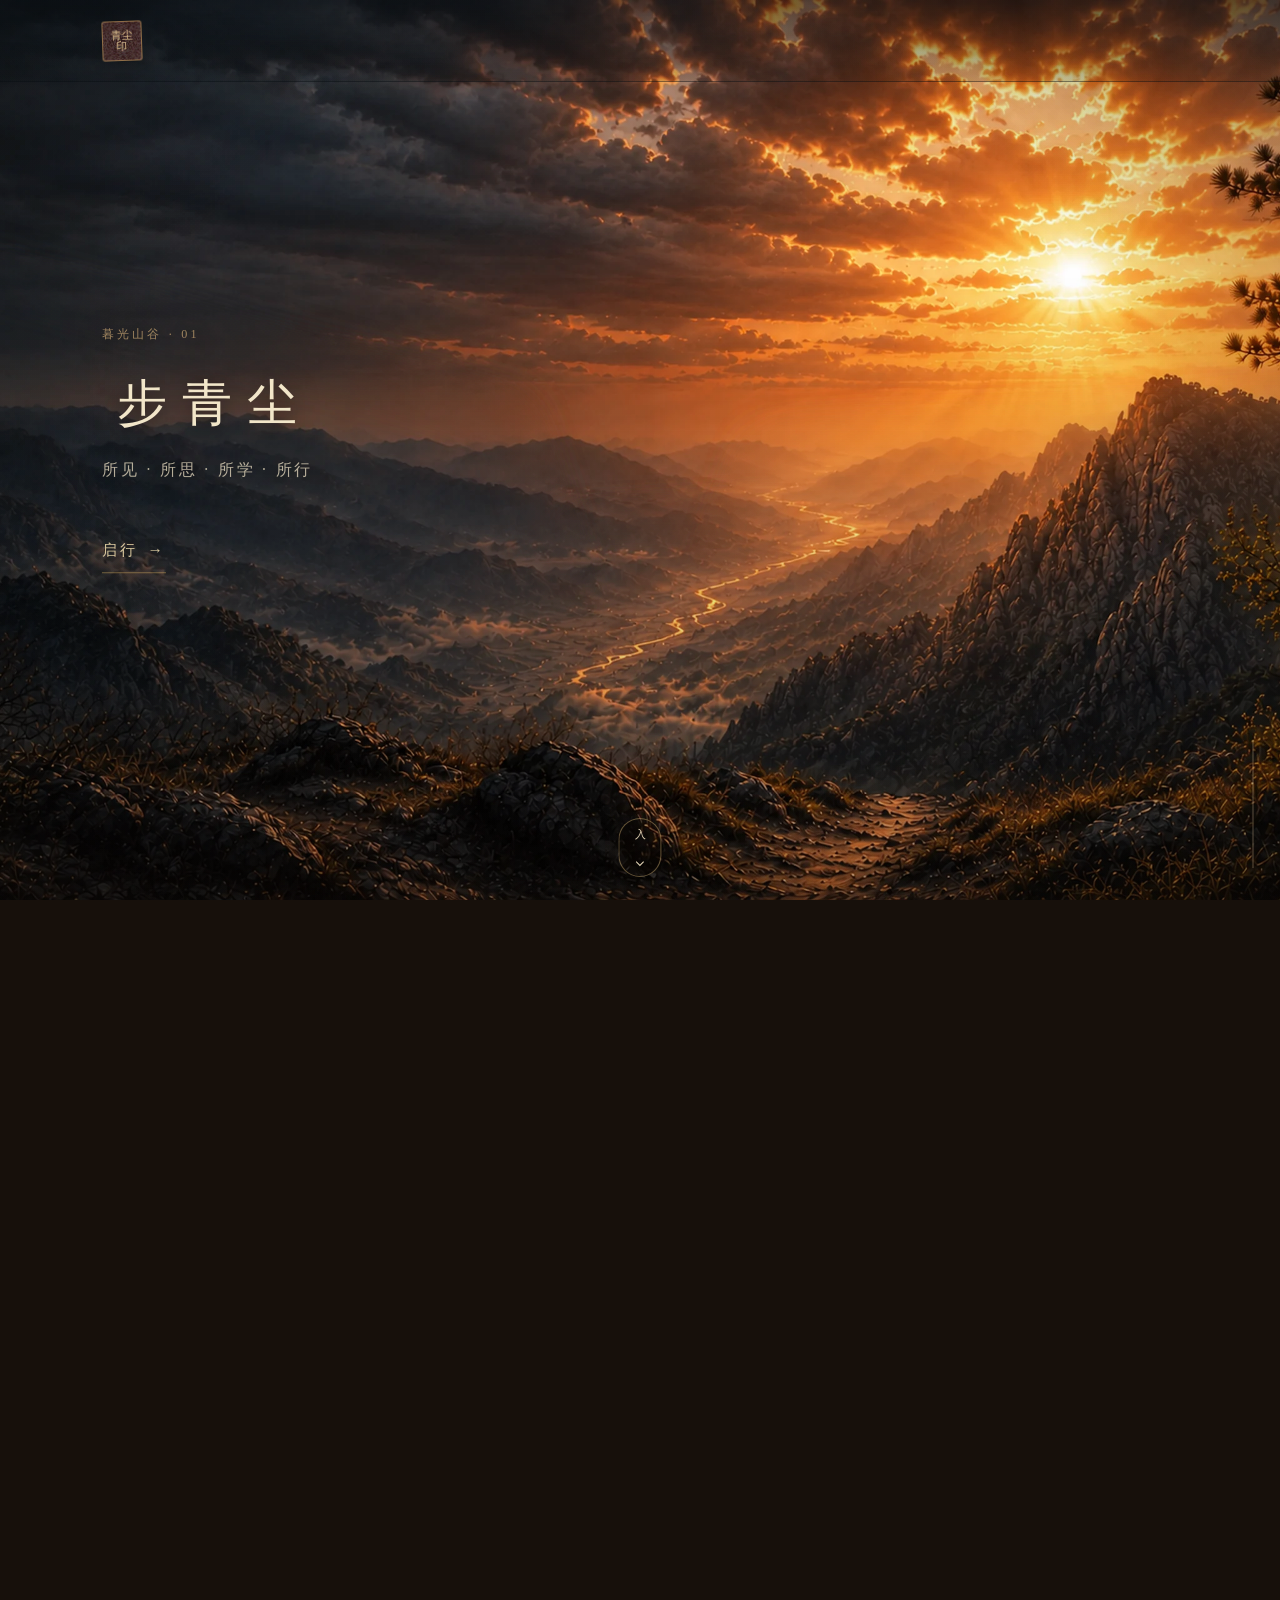
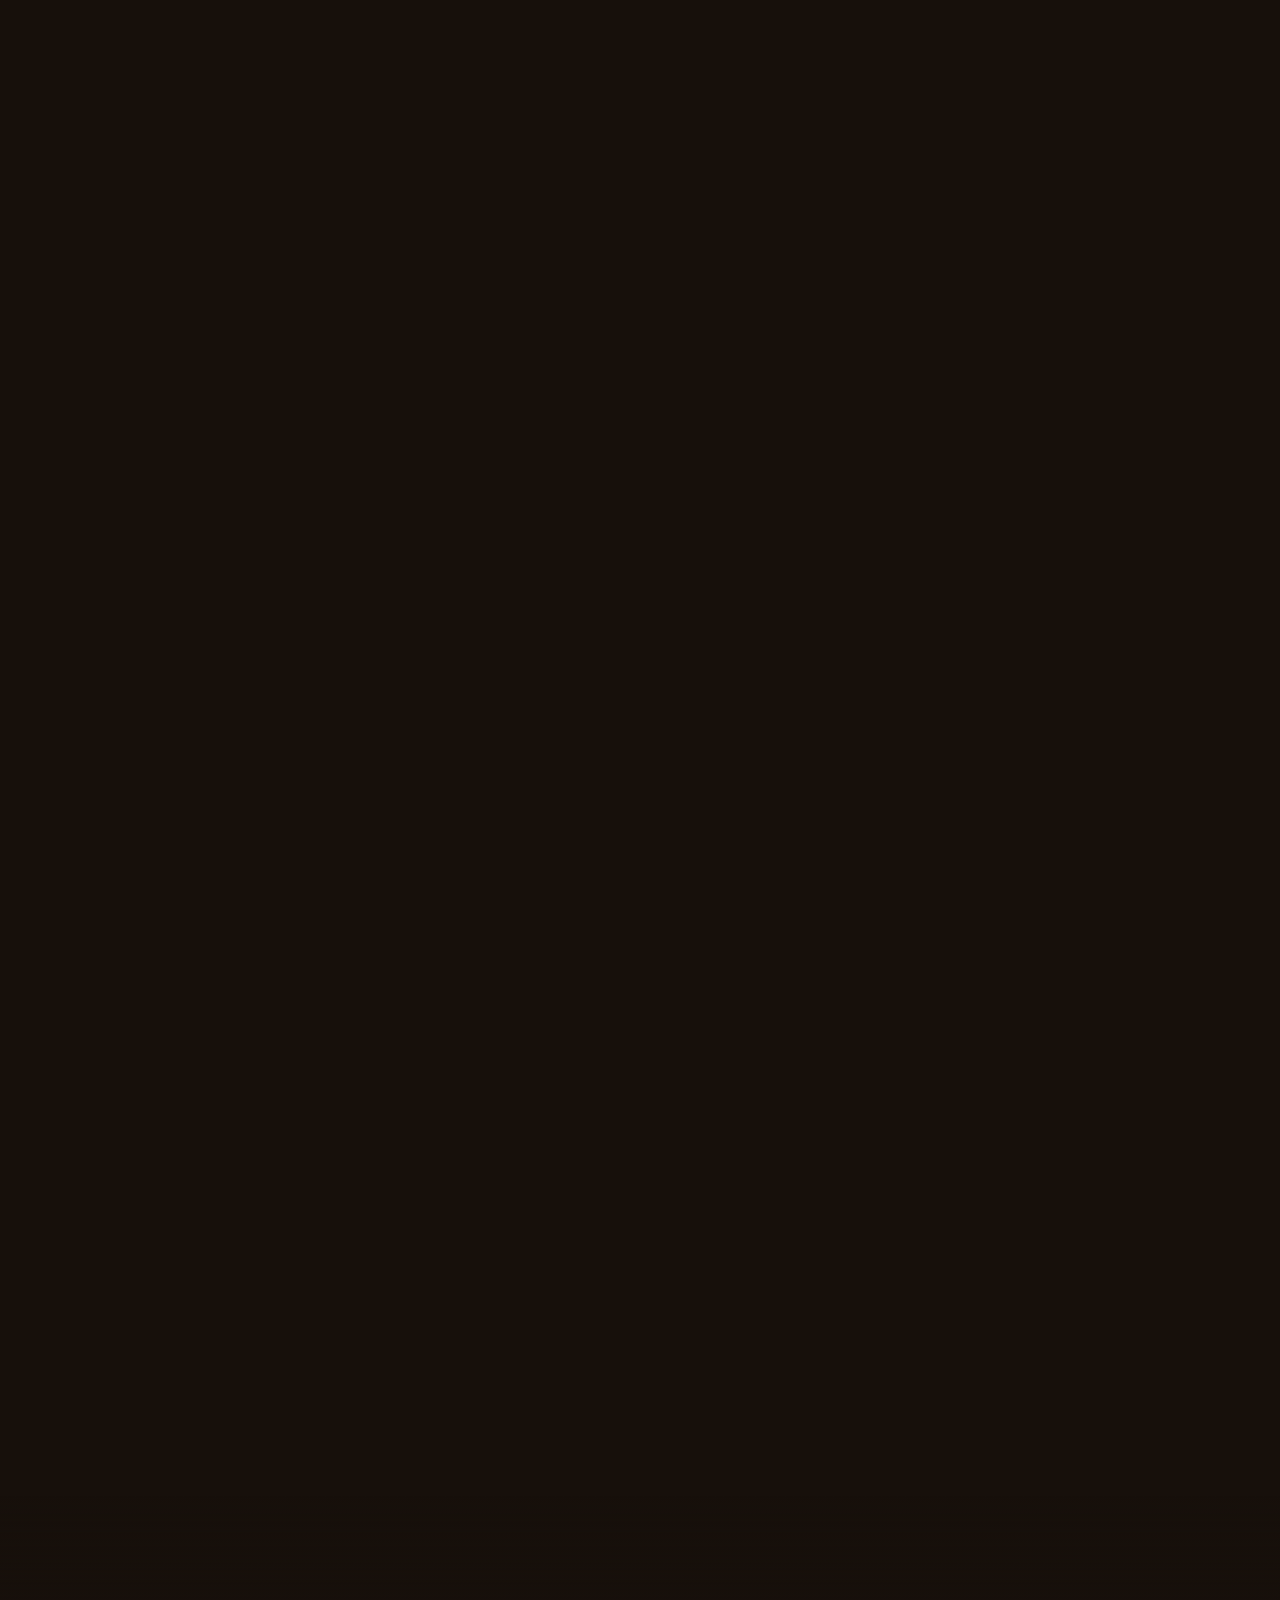
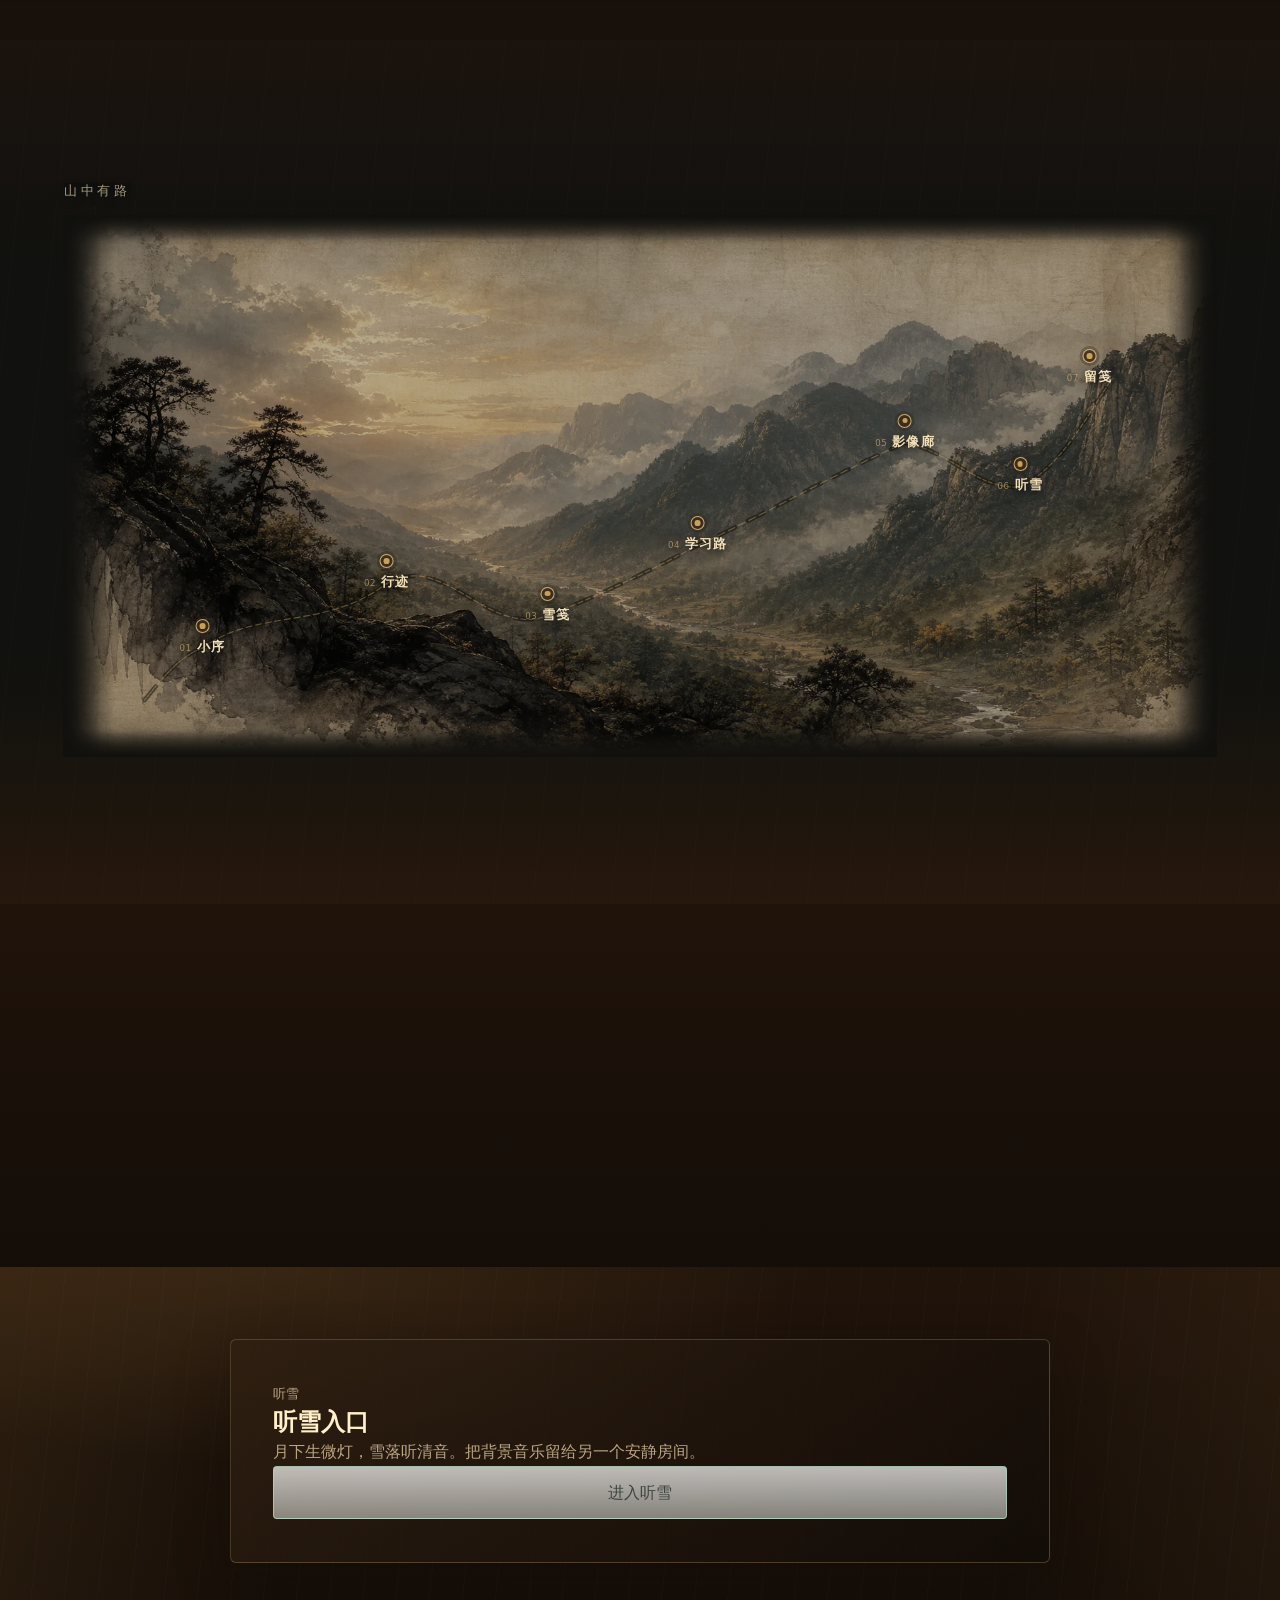
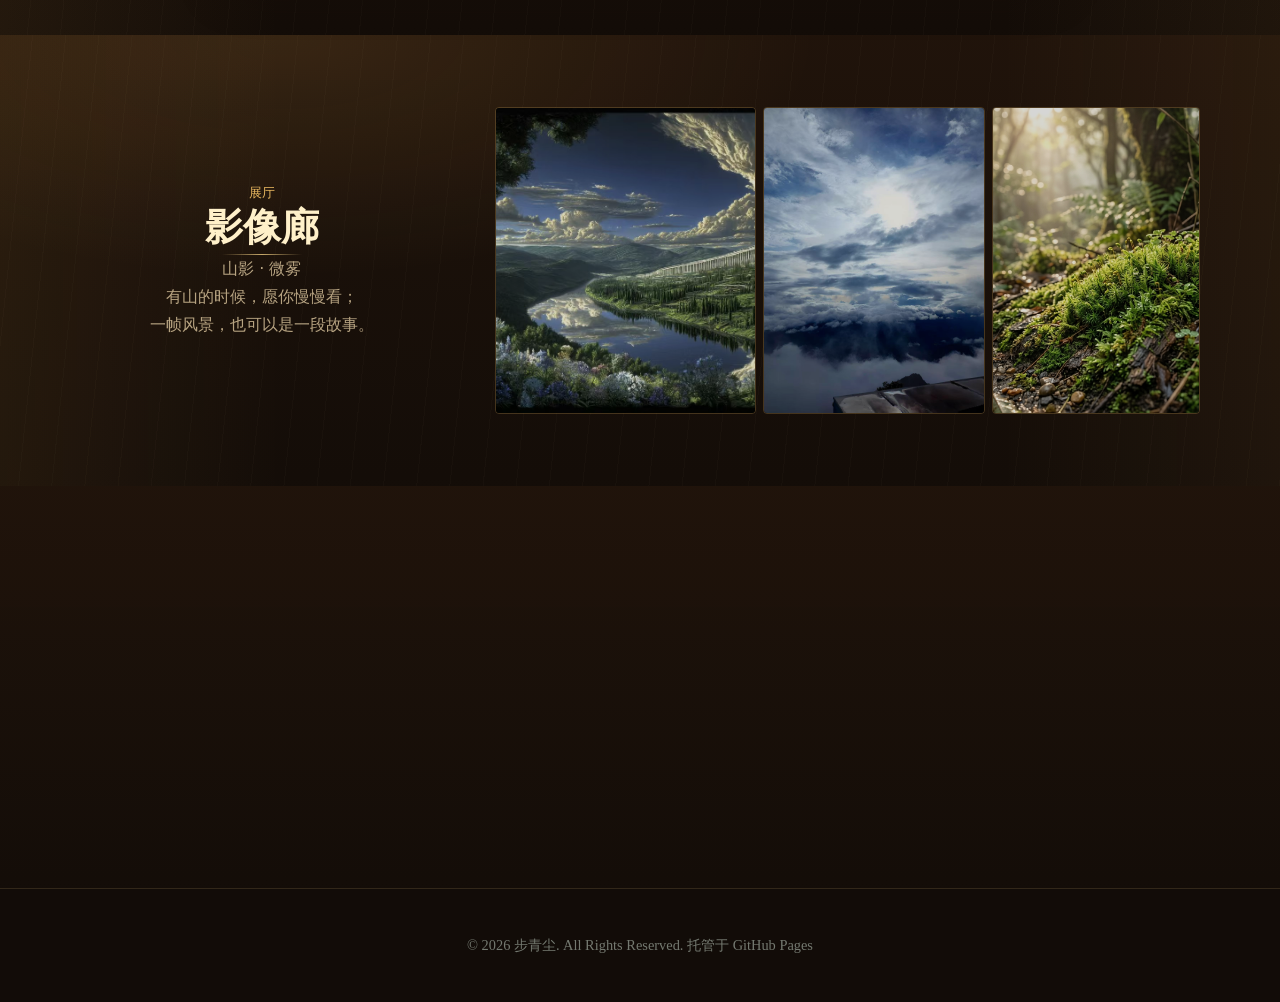
==== commit a19b4ab3: "feat(home): integrate V4.2.1 route map" ====
--- a/index.html
+++ b/index.html
@@ -36,7 +36,7 @@
   </script>
   <link rel="stylesheet" href="assets/css/style.css?v=2.3.1">
   <link rel="stylesheet" href="assets/css/v2-structure.css?v=2.0.0">
-  <link rel="stylesheet" href="assets/css/home-route-map.css?v=3.0.2">
+  <link rel="stylesheet" href="assets/css/home-route-map.css?v=4.2.1">
   <link rel="stylesheet" href="assets/css/home-v4-1.css?v=4.1.2">
 </head>
 <body class="page-home">
@@ -125,9 +125,7 @@
             <p class="home-v41-prologue-line">愿你在此，遇见一段属于自己的路。</p>
           </div>
           <div class="home-v41-prologue-actions" aria-label="继续进入其他空间">
-            <button class="home-v41-prologue-primary" type="button" aria-controls="home-route-map" aria-expanded="false" data-route-map-trigger>展卷<span class="home-v41-arrow">→</span></button>
-            <a class="home-v41-prologue-secondary" href="projects.html">去行迹</a>
-            <a class="home-v41-prologue-secondary" href="music.html">听雪</a>
+            <a class="home-v41-prologue-primary" href="#home-route-map">展卷<span class="home-v41-arrow">→</span></a>
           </div>
         </section>
 
@@ -140,168 +138,69 @@
       </div>
     </section>
 
-    <section class="home-scroll-section home-route-section" aria-labelledby="home-route-overview-title">
-      <div class="home-section-shell home-route-shell">
-        <div class="home-route-overview">
-          <div class="home-preview-head">
-            <span class="home-preview-kicker">卷轴</span>
-            <h2 id="home-route-overview-title">路线地图</h2>
-          </div>
-          <p>一卷入山路，沿途设有驿站与停驻点。点击节点，即可前往对应空间。未启的节点仍在路上，卷轴可慢慢展开。</p>
-          <div class="home-map-preview" aria-hidden="true">
-            <img src="assets/visuals/home/route-scroll-valley-preview.webp" width="640" height="360" loading="lazy" decoding="async" alt="">
-            <svg class="home-map-preview-route" viewBox="0 0 100 56" preserveAspectRatio="none" focusable="false">
-              <path d="M8 47 C18 38 29 43 42 33 C50 26 57 24 64 19 C72 20 78 31 90 22"></path>
-            </svg>
-            <span class="home-map-pin home-map-pin-prologue">小序</span>
-            <span class="home-map-pin home-map-pin-gallery">影像</span>
-            <span class="home-map-pin home-map-pin-music">听雪</span>
-            <span class="home-map-pin home-map-pin-cat">小猫</span>
-          </div>
-          <div class="home-map-actions">
-            <button class="btn-ink home-route-reopen" type="button" aria-controls="home-route-map" aria-expanded="false" data-route-map-trigger>展开地图</button>
-            <a class="btn-ink btn-secondary" href="#home-pathways">看驿站</a>
-          </div>
-        </div>
-      </div>
-
-      <!-- 空间地图：有 JS 时展开为对话层，无 JS 时保留静态链接。 -->
-      <section class="route-guide mount-map" id="home-route-map" aria-labelledby="route-map-title" aria-describedby="route-map-subtitle" data-map-desktop="assets/visuals/home/route-scroll-valley-wide-v3.webp" data-map-desktop-width="1831" data-map-desktop-height="859" data-map-mobile="assets/visuals/home/route-scroll-valley-mobile-v3.webp" data-map-mobile-width="853" data-map-mobile-height="1844">
-        <div class="mount-map__scrim" aria-hidden="true"></div>
-        <div class="mount-map__scene">
-          <header class="mount-map__header">
-            <p class="mount-map__eyebrow">起行卷 · 山路向前</p>
-            <h2 id="route-map-title" class="mount-map__title">路线地图</h2>
-            <p id="route-map-subtitle" class="mount-map__subtitle">一卷入山路，沿途设有驿站与停驻点。</p>
-          </header>
-          <button class="route-guide-close mount-map__close" type="button" aria-label="合卷并关闭路线地图">
-            <span aria-hidden="true">合卷</span>
-          </button>
-          <p class="mount-map__status" id="route-map-status" aria-live="polite" data-default-text="当前：小序 · 从谷口读一段自序。">当前：小序 · 从谷口读一段自序。</p>
-          <div class="mount-map__scroll">
-            <div class="mount-map__journey">
-              <div class="mount-map__vista" aria-hidden="true"></div>
-              <svg class="mount-map__route mount-map__route--desktop" viewBox="0 0 1000 600" preserveAspectRatio="none" aria-hidden="true" focusable="false">
-                <path class="mount-map__route-shadow" d="M65 548 C85 525 96 500 120 480 C165 440 225 465 280 408 C330 370 365 466 420 444 C470 423 505 395 550 366 C590 342 610 330 640 318 C670 303 695 270 730 252 C765 260 790 300 830 300 C865 280 885 220 910 180 C924 164 932 151 940 140" pathLength="1"></path>
-                <path class="mount-map__route-segment" data-segment="about" d="M65 548 C85 525 96 500 120 480" pathLength="1"></path>
-                <path class="mount-map__route-segment" data-segment="projects" d="M120 480 C165 440 225 465 280 408" pathLength="1"></path>
-                <path class="mount-map__route-segment" data-segment="articles" d="M280 408 C330 370 365 466 420 444" pathLength="1"></path>
-                <path class="mount-map__route-segment" data-segment="learning" d="M420 444 C470 423 505 395 550 366" pathLength="1"></path>
-                <path class="mount-map__route-segment" data-segment="cat" d="M550 366 C590 342 610 330 640 318" pathLength="1"></path>
-                <path class="mount-map__route-segment" data-segment="gallery" d="M640 318 C670 303 695 270 730 252" pathLength="1"></path>
-                <path class="mount-map__route-segment" data-segment="music" d="M730 252 C765 260 790 300 830 300" pathLength="1"></path>
-                <path class="mount-map__route-segment" data-segment="contact" d="M830 300 C865 280 885 220 910 180 C924 164 932 151 940 140" pathLength="1"></path>
-              </svg>
-              <svg class="mount-map__route mount-map__route--mobile" viewBox="0 0 400 2200" preserveAspectRatio="none" aria-hidden="true" focusable="false">
-                <path class="mount-map__route-shadow" d="M185 2150 C145 2110 125 2070 115 2025 C132 1928 236 1870 285 1775 C255 1685 165 1610 135 1525 C156 1430 252 1358 285 1275 C260 1178 165 1110 135 1025 C166 930 252 860 285 775 C260 680 170 610 135 525 C160 430 245 355 270 285 C266 238 260 208 250 180" pathLength="1"></path>
-                <path class="mount-map__route-segment" data-segment="about" d="M185 2150 C145 2110 125 2070 115 2025" pathLength="1"></path>
-                <path class="mount-map__route-segment" data-segment="projects" d="M115 2025 C132 1928 236 1870 285 1775" pathLength="1"></path>
-                <path class="mount-map__route-segment" data-segment="articles" d="M285 1775 C255 1685 165 1610 135 1525" pathLength="1"></path>
-                <path class="mount-map__route-segment" data-segment="learning" d="M135 1525 C156 1430 252 1358 285 1275" pathLength="1"></path>
-                <path class="mount-map__route-segment" data-segment="cat" d="M285 1275 C260 1178 165 1110 135 1025" pathLength="1"></path>
-                <path class="mount-map__route-segment" data-segment="gallery" d="M135 1025 C166 930 252 860 285 775" pathLength="1"></path>
-                <path class="mount-map__route-segment" data-segment="music" d="M285 775 C260 680 170 610 135 525" pathLength="1"></path>
-                <path class="mount-map__route-segment" data-segment="contact" d="M135 525 C160 430 245 355 270 285 C266 238 260 208 250 180" pathLength="1"></path>
-              </svg>
-              <nav class="mount-map__landmarks" aria-label="沿山路依次前往各页面">
-                <a class="mount-map__landmark" href="#home-prologue" data-landmark="about" data-state="current" aria-current="location" aria-label="第 1 站，小序，当前站，从谷口读一段自序">
-                  <span class="mount-map__marker" aria-hidden="true"><span class="mount-map__marker-seal">序</span></span>
-                  <span class="mount-map__label"><span class="mount-map__step">01</span><strong>小序</strong><small>谷口题签</small></span>
-                </a>
-                <a class="mount-map__landmark" href="projects.html" data-landmark="projects" aria-label="第 2 站，行迹，看看作品与练习">
-                  <span class="mount-map__marker" aria-hidden="true"><span class="mount-map__marker-seal">迹</span></span>
-                  <span class="mount-map__label"><span class="mount-map__step">02</span><strong>行迹</strong><small>旧路留痕</small></span>
-                </a>
-                <a class="mount-map__landmark" href="articles.html" data-landmark="articles" aria-label="第 3 站，雪笺，读落在纸上的短文">
-                  <span class="mount-map__marker" aria-hidden="true"><span class="mount-map__marker-seal">笺</span></span>
-                  <span class="mount-map__label"><span class="mount-map__step">03</span><strong>雪笺</strong><small>临水展笺</small></span>
-                </a>
-                <a class="mount-map__landmark" href="learning.html" data-landmark="learning" aria-label="第 4 站，学习路，查看学习里程">
-                  <span class="mount-map__marker" aria-hidden="true"><span class="mount-map__marker-seal">学</span></span>
-                  <span class="mount-map__label"><span class="mount-map__step">04</span><strong>学习路</strong><small>拾级而上</small></span>
-                </a>
-                <button class="mount-map__landmark" type="button" data-landmark="cat" data-state="locked" aria-disabled="true" aria-label="第 5 站，小猫，未启程，页面尚未开放">
-                  <span class="mount-map__marker" aria-hidden="true"><span class="mount-map__marker-seal">未</span></span>
-                  <span class="mount-map__label"><span class="mount-map__step">05</span><strong>小猫</strong><small>未启程</small></span>
-                </button>
-                <a class="mount-map__landmark" href="gallery.html" data-landmark="gallery" aria-label="第 6 站，影像廊，停驻山腰看风景">
-                  <span class="mount-map__marker" aria-hidden="true"><span class="mount-map__marker-seal">影</span></span>
-                  <span class="mount-map__label"><span class="mount-map__step">06</span><strong>影像廊</strong><small>山腰停驻</small></span>
-                </a>
-                <a class="mount-map__landmark" href="music.html" data-landmark="music" aria-label="第 7 站，听雪，去梅树下听清音">
-                  <span class="mount-map__marker" aria-hidden="true"><span class="mount-map__marker-seal">听</span></span>
-                  <span class="mount-map__label"><span class="mount-map__step">07</span><strong>听雪</strong><small>梅下清音</small></span>
-                </a>
-                <a class="mount-map__landmark" href="contact.html" data-landmark="contact" aria-label="第 8 站，留笺，在远处驿站写一封信">
-                  <span class="mount-map__marker" aria-hidden="true"><span class="mount-map__marker-seal">留</span></span>
-                  <span class="mount-map__label"><span class="mount-map__step">08</span><strong>留笺</strong><small>山门寄语</small></span>
-                </a>
-              </nav>
-            </div>
-          </div>
-        </div>
-        <nav class="mount-map__fallback-links" aria-label="静态入山链接">
-          <a href="#home-prologue">小序</a>
-          <a href="projects.html">行迹</a>
-          <a href="articles.html">雪笺</a>
-          <a href="learning.html">学习路</a>
-          <span aria-disabled="true">小猫（未启程）</span>
-          <a href="gallery.html">影像廊</a>
-          <a href="music.html">听雪</a>
-          <a href="contact.html">留笺</a>
-        </nav>
-      </section>
-
-    </section>
-
-    <section class="home-scroll-section home-pathways-section" id="home-pathways" aria-labelledby="home-pathways-title">
-      <div class="home-section-shell">
-        <div class="home-section-title">
-          <p class="home-section-kicker">驿站</p>
-          <h2 id="home-pathways-title">功能卡片导航</h2>
-          <p>从卷轴上选择一处停驻，或者继续沿山路向前。</p>
-        </div>
-        <div class="home-feature-grid">
-          <a class="home-feature-card" href="#home-prologue">
-            <span class="home-feature-index">01</span>
-            <h3>小序</h3>
-            <p>在山谷入口读一段简短自述。</p>
-          </a>
-          <a class="home-feature-card" href="projects.html">
-            <span class="home-feature-index">02</span>
-            <h3>行迹</h3>
-            <p>作品、练习与正在走的路。</p>
-          </a>
-          <a class="home-feature-card" href="articles.html">
-            <span class="home-feature-index">03</span>
-            <h3>雪笺</h3>
-            <p>短文、记录和落在纸上的想法。</p>
-          </a>
-          <a class="home-feature-card" href="learning.html">
-            <span class="home-feature-index">04</span>
-            <h3>学习路</h3>
-            <p>把每天学到的东西留成里程石。</p>
-          </a>
-          <a class="home-feature-card" href="gallery.html">
-            <span class="home-feature-index">05</span>
-            <h3>影像廊</h3>
-            <p>山影、微雾与生活里的安静片段。</p>
-          </a>
-          <a class="home-feature-card home-feature-card--music" href="music.html">
-            <span class="home-feature-index">06</span>
-            <h3>听雪</h3>
-            <p>月下生微灯，雪落听清音。</p>
-          </a>
-          <a class="home-feature-card" href="contact.html">
-            <span class="home-feature-index">07</span>
-            <h3>留笺</h3>
-            <p>写下一句话，或者寄来一封信。</p>
-          </a>
-          <a class="home-feature-card home-feature-card--cat" href="#home-cat-title">
-            <span class="home-feature-index">08</span>
-            <h3>小猫</h3>
-            <p>一只同行的小猫，陪我走过山路与雪夜。</p>
-          </a>
+    <section class="home-scroll-section home-route-section route-guide mount-map" id="home-route-map" aria-labelledby="route-map-title">
+      <div class="mount-map__scene">
+        <header class="mount-map__header">
+          <h2 id="route-map-title" class="mount-map__title">山中有路</h2>
+        </header>
+
+        <div class="mount-map__journey">
+          <picture class="mount-map__vista" aria-hidden="true">
+            <source media="(max-width: 820px)" srcset="assets/visuals/home/route-scroll-valley-mobile-v3.webp">
+            <img class="mount-map__image" src="assets/visuals/home/route-scroll-valley-wide-v3.webp" width="1831" height="859" loading="lazy" decoding="async" alt="">
+          </picture>
+
+          <svg class="mount-map__route mount-map__route--desktop" viewBox="0 0 1000 469" preserveAspectRatio="none" aria-hidden="true" focusable="false">
+            <path class="mount-map__route-shadow" d="M70 420 C88 398 101 382 120 375 C168 340 226 360 280 319 C330 290 367 366 420 347 C472 326 512 306 550 286 C610 258 676 220 730 197 C770 204 793 238 830 235 C866 218 890 170 910 141" pathLength="1"></path>
+            <path class="mount-map__route-segment" data-segment="about" d="M70 420 C88 398 101 382 120 375" pathLength="1"></path>
+            <path class="mount-map__route-segment" data-segment="projects" d="M120 375 C168 340 226 360 280 319" pathLength="1"></path>
+            <path class="mount-map__route-segment" data-segment="articles" d="M280 319 C330 290 367 366 420 347" pathLength="1"></path>
+            <path class="mount-map__route-segment" data-segment="learning" d="M420 347 C472 326 512 306 550 286" pathLength="1"></path>
+            <path class="mount-map__route-segment" data-segment="gallery" d="M550 286 C610 258 676 220 730 197" pathLength="1"></path>
+            <path class="mount-map__route-segment" data-segment="music" d="M730 197 C770 204 793 238 830 235" pathLength="1"></path>
+            <path class="mount-map__route-segment" data-segment="contact" d="M830 235 C866 218 890 170 910 141" pathLength="1"></path>
+          </svg>
+
+          <svg class="mount-map__route mount-map__route--mobile" viewBox="0 0 400 864" preserveAspectRatio="none" aria-hidden="true" focusable="false">
+            <path class="mount-map__route-shadow" d="M120 778 C164 728 232 700 280 674 C250 626 176 590 132 570 C168 522 238 490 280 467 C246 418 176 380 128 346 C170 302 236 270 280 233 C238 188 170 156 128 121" pathLength="1"></path>
+            <path class="mount-map__route-segment" data-segment="projects" d="M120 778 C164 728 232 700 280 674" pathLength="1"></path>
+            <path class="mount-map__route-segment" data-segment="articles" d="M280 674 C250 626 176 590 132 570" pathLength="1"></path>
+            <path class="mount-map__route-segment" data-segment="learning" d="M132 570 C168 522 238 490 280 467" pathLength="1"></path>
+            <path class="mount-map__route-segment" data-segment="gallery" d="M280 467 C246 418 176 380 128 346" pathLength="1"></path>
+            <path class="mount-map__route-segment" data-segment="music" d="M128 346 C170 302 236 270 280 233" pathLength="1"></path>
+            <path class="mount-map__route-segment" data-segment="contact" d="M280 233 C238 188 170 156 128 121" pathLength="1"></path>
+          </svg>
+
+          <nav class="mount-map__landmarks" aria-label="路线地图导航">
+            <a class="mount-map__landmark" href="#home-prologue" data-landmark="about" aria-label="01 小序，起点">
+              <span class="mount-map__marker" aria-hidden="true"></span>
+              <span class="mount-map__label"><span class="mount-map__step">01</span><strong>小序</strong><small>起点</small></span>
+            </a>
+            <a class="mount-map__landmark" href="projects.html" data-landmark="projects" aria-label="02 行迹，所行">
+              <span class="mount-map__marker" aria-hidden="true"></span>
+              <span class="mount-map__label"><span class="mount-map__step">02</span><strong>行迹</strong><small>所行</small></span>
+            </a>
+            <a class="mount-map__landmark" href="articles.html" data-landmark="articles" aria-label="03 雪笺，所思">
+              <span class="mount-map__marker" aria-hidden="true"></span>
+              <span class="mount-map__label"><span class="mount-map__step">03</span><strong>雪笺</strong><small>所思</small></span>
+            </a>
+            <a class="mount-map__landmark" href="learning.html" data-landmark="learning" aria-label="04 学习路，所学">
+              <span class="mount-map__marker" aria-hidden="true"></span>
+              <span class="mount-map__label"><span class="mount-map__step">04</span><strong>学习路</strong><small>所学</small></span>
+            </a>
+            <a class="mount-map__landmark" href="#home-gallery-title" data-landmark="gallery" aria-label="05 影像廊，所见">
+              <span class="mount-map__marker" aria-hidden="true"></span>
+              <span class="mount-map__label"><span class="mount-map__step">05</span><strong>影像廊</strong><small>所见</small></span>
+            </a>
+            <a class="mount-map__landmark" href="music.html" data-landmark="music" aria-label="06 听雪，所闻">
+              <span class="mount-map__marker" aria-hidden="true"></span>
+              <span class="mount-map__label"><span class="mount-map__step">06</span><strong>听雪</strong><small>所闻</small></span>
+            </a>
+            <a class="mount-map__landmark" href="contact.html" data-landmark="contact" aria-label="07 留笺，留一纸言">
+              <span class="mount-map__marker" aria-hidden="true"></span>
+              <span class="mount-map__label"><span class="mount-map__step">07</span><strong>留笺</strong><small>留一纸言</small></span>
+            </a>
+          </nav>
         </div>
       </div>
     </section>
@@ -417,5 +316,6 @@
   <script src="assets/vendor/gsap/ScrollTrigger.min.js?v=3.15.0"></script>
   <script src="assets/js/main.js?v=2.3.0"></script>
   <script src="assets/js/home-v4-1.js?v=4.1.2"></script>
+  <script src="assets/js/home-route-map-v2.js?v=4.2.1"></script>
 </body>
 </html>
--- a/assets/css/home-route-map.css
+++ b/assets/css/home-route-map.css
@@ -1,18 +1,73 @@
 /* ===========================================================================
-   Home Route Map · 山谷行卷路线图
+   Homepage V4.2.1 formal integration · inline route-map navigation
    ========================================================================== */
 
-.route-guide.mount-map {
-  --map-ink: #24180e;
-  --map-cream: #f2dfb4;
-  --map-gold: #d6a451;
-  --map-gold-bright: #f1c979;
-  --map-cinnabar: #9f3527;
-  --map-focus: #f2cf83;
-  box-sizing: border-box;
-  margin-top: 1.35rem;
-  color: rgba(244, 239, 227, 0.88);
-  font-family: var(--font-title);
+body.page-home .home-route-section {
+  --route-ink: #11110f;
+  --route-hero-edge: #17100b;
+  --route-next-edge: #20140b;
+  --route-paper: #ead8ad;
+  --route-gold: #cda65d;
+  --route-gold-bright: #efd18f;
+  --route-focus: #f2d99e;
+  position: relative;
+  z-index: 2;
+  min-height: 100svh;
+  display: grid;
+  place-items: center;
+  margin: clamp(-3rem, -4vh, -2rem) 0 0;
+  padding: clamp(5.75rem, 9vh, 7rem) 0 clamp(1.75rem, 3vh, 2.5rem);
+  overflow: clip;
+  background: linear-gradient(
+    180deg,
+    var(--route-hero-edge) 0%,
+    #15120e 14%,
+    var(--route-ink) 30%,
+    var(--route-ink) 72%,
+    #17130d 88%,
+    var(--route-next-edge) 100%
+  );
+  color: var(--route-paper);
+  isolation: isolate;
+  scroll-margin-top: 0;
+}
+
+body.page-home .home-v41-journey::after {
+  content: "";
+  position: absolute;
+  inset: auto 0 0;
+  z-index: 30;
+  height: clamp(7rem, 16vh, 12rem);
+  pointer-events: none;
+  background: linear-gradient(
+    180deg,
+    rgba(23, 16, 11, 0) 0%,
+    rgba(23, 16, 11, 0.28) 38%,
+    rgba(23, 16, 11, 0.78) 76%,
+    var(--home-v41-black, #17100b) 100%
+  );
+}
+
+body.page-home .home-route-section::before {
+  content: "";
+  position: absolute;
+  inset: 0;
+  z-index: 0;
+  pointer-events: none;
+  background:
+    linear-gradient(180deg, rgba(42, 27, 15, 0.24), transparent 24%),
+    linear-gradient(0deg, rgba(70, 38, 17, 0.18), transparent 24%),
+    repeating-linear-gradient(96deg, transparent 0 38px, rgba(246, 220, 174, 0.012) 38px 39px);
+}
+
+body.page-home .home-route-section + .home-companion-section {
+  padding-top: clamp(2.25rem, 4vh, 3.25rem);
+}
+
+body.page-home.route-map-in-view [data-companion-cat] {
+  opacity: 0;
+  visibility: hidden;
+  pointer-events: none;
 }
 
 .mount-map *,
@@ -22,152 +77,67 @@
 }
 
 .mount-map__scene {
-  display: none;
-}
-
-.mount-map__fallback-links {
-  display: flex;
-  flex-wrap: wrap;
-  justify-content: center;
-  gap: 0.55rem 1rem;
-}
-
-.mount-map__fallback-links a,
-.mount-map__fallback-links span {
-  min-height: 2.35rem;
-  display: inline-flex;
-  align-items: center;
-  justify-content: center;
-  padding: 0.28rem 0.45rem;
-  color: currentColor;
-  text-decoration: none;
-  border-bottom: 1px solid rgba(244, 239, 227, 0.36);
-}
-
-.mount-map__fallback-links span {
-  opacity: 0.58;
-}
-
-.mount-map__fallback-links a:hover,
-.mount-map__fallback-links a:focus-visible {
-  color: #fff7e4;
-  outline: 2px solid rgba(238, 210, 150, 0.72);
-  outline-offset: 4px;
-  border-bottom-color: currentColor;
-}
-
-body.page-home.route-map-ready .mount-map {
-  position: fixed;
-  inset: 0;
-  z-index: 220;
-  width: 100%;
-  height: 100%;
-  margin: 0;
-  padding: 0;
-  display: block;
-  color: var(--map-cream);
-  background: #1b1008;
-  opacity: 0;
-  visibility: hidden;
-  pointer-events: none;
-  overflow: hidden;
-  isolation: isolate;
-  transition: opacity 220ms ease, visibility 0s linear 520ms;
-}
-
-body.page-home.route-map-ready .mount-map.is-open,
-body.page-home.route-map-ready .mount-map.is-closing {
-  visibility: visible;
-}
-
-body.page-home.route-map-ready .mount-map.is-open {
-  opacity: 1;
-  pointer-events: auto;
-  transition: opacity 220ms ease, visibility 0s;
-}
-
-body.page-home.route-map-open {
-  overflow: hidden;
-}
-
-body.page-home.route-map-open > header,
-body.page-home.route-map-open > main,
-body.page-home.route-map-open > footer,
-body.page-home.route-map-open > .music-widget,
-body.page-home.route-map-open > .companion-zone {
-  opacity: 0;
-  pointer-events: none;
-}
-
-body.page-home.route-map-ready .mount-map__fallback-links {
-  display: none;
-}
-
-.mount-map__scrim {
-  position: fixed;
-  inset: 0;
-  z-index: 0;
-  background:
-    radial-gradient(circle at 45% 36%, rgba(170, 107, 37, 0.22), transparent 42%),
-    #160d07;
-  opacity: 0;
-  pointer-events: none;
-  transition: opacity 260ms ease;
-}
-
-.mount-map.is-open .mount-map__scrim,
-.mount-map.is-closing .mount-map__scrim {
-  opacity: 1;
-}
-
-body.page-home.route-map-ready .mount-map__scene {
   position: relative;
   z-index: 1;
   width: 100%;
-  height: 100%;
-  display: block;
-  padding: clamp(1rem, 2vw, 2rem);
-  opacity: 0;
-  transform: translateY(0.45rem) scale(0.994);
-  transition: opacity 260ms ease 60ms, transform 480ms cubic-bezier(0.2, 0.78, 0.18, 1) 60ms;
-}
-
-body.page-home.route-map-ready .mount-map.is-open .mount-map__scene {
-  opacity: 1;
-  transform: none;
-}
-
-.mount-map__scroll {
-  position: relative;
-  z-index: 1;
-  width: 100%;
-  height: 100%;
-  overflow: hidden;
-  border: 1px solid rgba(232, 190, 105, 0.32);
-  border-radius: 0.28rem;
-  background: #49331e;
-  box-shadow: 0 30px 90px rgba(0, 0, 0, 0.5), inset 0 0 0 1px rgba(255, 223, 151, 0.06);
+  display: grid;
+  place-items: center;
+}
+
+body.page-home .mount-map__header {
+  position: absolute;
+  left: max(5vw, calc((100vw - min(90vw, calc(82svh * 1831 / 859))) / 2));
+  top: clamp(-2.35rem, -3.6vh, -1.9rem);
+  z-index: 8;
+  width: auto;
+  height: auto;
+  min-height: 0;
+  margin: 0;
+  padding: 0;
+  border: 0;
+  background: none;
+  pointer-events: none;
+}
+
+body.page-home .mount-map__header::before,
+body.page-home .mount-map__header::after {
+  content: none;
+}
+
+.mount-map__title {
+  margin: 0;
+  color: rgba(234, 216, 173, 0.68);
+  font-family: var(--font-title);
+  font-size: clamp(0.82rem, 0.92vw, 1rem);
+  font-weight: 500;
+  line-height: 1.2;
+  letter-spacing: 0.28em;
+  text-shadow: 0 2px 12px rgba(0, 0, 0, 0.45);
+  text-wrap: balance;
 }
 
 .mount-map__journey {
   position: relative;
-  width: 100%;
-  height: 100%;
-  min-height: 32rem;
-  overflow: hidden;
+  width: min(90vw, calc(82svh * 1831 / 859));
+  aspect-ratio: 1831 / 859;
+  min-height: 0;
+  overflow: visible;
   isolation: isolate;
 }
 
-.mount-map__vista {
-  position: absolute;
-  inset: 0;
-  z-index: 0;
-  background: #49331e;
-  filter: saturate(1.14) contrast(1.08) brightness(0.94);
-  transform: scale(1.006);
-  pointer-events: none;
-}
-
+.mount-map__journey::before {
+  content: "";
+  position: absolute;
+  inset: -1px;
+  z-index: 1;
+  pointer-events: none;
+  background:
+    linear-gradient(90deg, rgba(17, 17, 15, 0.9), transparent 4.5% 95.5%, rgba(17, 17, 15, 0.9)),
+    linear-gradient(180deg, rgba(17, 17, 15, 0.76), transparent 5.5% 94.5%, rgba(17, 17, 15, 0.76));
+  box-shadow: inset 0 0 clamp(2.5rem, 4vw, 5rem) rgba(17, 17, 15, 0.48);
+}
+
+.mount-map__vista,
 .mount-map__image {
   position: absolute;
   inset: 0;
@@ -175,175 +145,35 @@
   width: 100%;
   height: 100%;
   display: block;
+}
+
+.mount-map__vista {
+  -webkit-mask-image:
+    linear-gradient(90deg, transparent 0%, #000 3.25%, #000 96.75%, transparent 100%),
+    linear-gradient(180deg, transparent 0%, #000 4.5%, #000 95.5%, transparent 100%);
+  -webkit-mask-composite: source-in;
+  mask-image:
+    linear-gradient(90deg, transparent 0%, #000 3.25%, #000 96.75%, transparent 100%),
+    linear-gradient(180deg, transparent 0%, #000 4.5%, #000 95.5%, transparent 100%);
+  mask-composite: intersect;
+}
+
+.mount-map__image {
   object-fit: cover;
   object-position: center;
-  opacity: 0;
-  transition: opacity 240ms ease;
-  pointer-events: none;
+  filter: saturate(0.88) contrast(1.04) brightness(0.82);
   user-select: none;
-}
-
-.mount-map.is-map-loading .mount-map__image {
-  will-change: opacity;
-}
-
-.mount-map.is-map-loaded .mount-map__image {
-  opacity: 1;
-}
-
-.mount-map__vista::before,
+  pointer-events: none;
+}
+
 .mount-map__vista::after {
   content: "";
   position: absolute;
   inset: 0;
   z-index: 1;
-  pointer-events: none;
-}
-
-.mount-map__vista::before {
-  background:
-    radial-gradient(circle at 25% 23%, rgba(255, 193, 93, 0.22), transparent 26%),
-    linear-gradient(90deg, rgba(31, 18, 9, 0.2), transparent 18% 77%, rgba(29, 17, 9, 0.24));
-  mix-blend-mode: screen;
-}
-
-.mount-map__vista::after {
-  background:
-    linear-gradient(180deg, rgba(26, 15, 7, 0.18), transparent 22% 68%, rgba(18, 11, 6, 0.42)),
-    radial-gradient(ellipse at 50% 45%, transparent 48%, rgba(25, 14, 7, 0.24) 100%);
-}
-
-body.page-home .mount-map__header {
-  position: absolute;
-  left: clamp(1.8rem, 3.2vw, 3.8rem);
-  top: clamp(1.65rem, 3vw, 3.25rem);
-  z-index: 12;
-  width: min(27rem, calc(100% - 11rem));
-  height: auto;
-  min-height: 0;
-  padding: 0.3rem 0 0.42rem 1rem;
-  color: #f4dfb2;
-  border: 0;
-  border-left: 3px solid var(--map-cinnabar);
-  background: linear-gradient(90deg, rgba(35, 21, 11, 0.78), rgba(35, 21, 11, 0.22) 72%, transparent);
-  text-shadow: 0 2px 14px rgba(0, 0, 0, 0.66);
-  pointer-events: none;
-}
-
-body.page-home .mount-map__header::before,
-body.page-home .mount-map__header::after {
-  content: none !important;
-  display: none !important;
-}
-
-.mount-map__eyebrow,
-.mount-map__title,
-.mount-map__subtitle {
-  margin: 0;
-  letter-spacing: 0;
-}
-
-.mount-map__eyebrow {
-  color: rgba(232, 188, 105, 0.88);
-  font-size: 0.76rem;
-  font-weight: 600;
-  line-height: 1.35;
-  letter-spacing: 0.12em;
-}
-
-.mount-map__title {
-  color: #fff0c8;
-  font-size: clamp(1.55rem, 2.3vw, 2.35rem);
-  font-weight: 600;
-  line-height: 1.08;
-}
-
-.mount-map__subtitle {
-  margin-top: 0.16rem;
-  color: rgba(240, 220, 178, 0.82);
-  font-family: var(--font-body);
-  font-size: clamp(0.75rem, 0.95vw, 0.92rem);
-  line-height: 1.42;
-}
-
-.mount-map__close {
-  position: absolute;
-  right: clamp(1.8rem, 3.2vw, 3.8rem);
-  top: clamp(1.65rem, 3vw, 3.25rem);
-  z-index: 14;
-  width: 3.2rem;
-  height: 3.2rem;
-  display: grid;
-  place-items: center;
-  padding: 0;
-  border: 1px solid rgba(255, 218, 143, 0.42);
-  border-radius: 0.2rem;
-  background:
-    linear-gradient(145deg, rgba(179, 67, 46, 0.96), rgba(105, 35, 25, 0.98)),
-    #8f3023;
-  color: #f9e7bd;
-  cursor: pointer;
-  font-family: var(--font-title);
-  font-size: 0.86rem;
-  font-weight: 600;
-  line-height: 1.05;
-  box-shadow: 0 7px 20px rgba(25, 11, 6, 0.42), inset 0 0 0 2px rgba(255, 229, 170, 0.08);
-  transform: rotate(1.5deg);
-  transition: transform 160ms ease, filter 160ms ease, box-shadow 160ms ease;
-}
-
-.mount-map__close span {
-  width: 2em;
-}
-
-.mount-map__close::before,
-.mount-map__close::after {
-  content: "";
-  position: absolute;
-  inset: 0.22rem;
-  border: 1px solid rgba(255, 228, 172, 0.19);
-  pointer-events: none;
-}
-
-.mount-map__close::after {
-  inset: auto 0.45rem -0.3rem;
-  height: 0.36rem;
-  border: 0;
-  border-radius: 50%;
-  background: rgba(16, 8, 4, 0.28);
-  filter: blur(0.18rem);
-}
-
-.mount-map__close:hover,
-.mount-map__close:focus-visible {
-  outline: 2px solid var(--map-focus);
-  outline-offset: 4px;
-  filter: brightness(1.12) saturate(1.08);
-  box-shadow: 0 9px 24px rgba(25, 11, 6, 0.5), 0 0 18px rgba(231, 172, 78, 0.24);
-  transform: translateY(-2px) rotate(0deg);
-}
-
-.mount-map__status {
-  position: absolute;
-  left: clamp(1.8rem, 3.2vw, 3.8rem);
-  bottom: clamp(1.65rem, 3vw, 3.25rem);
-  z-index: 12;
-  max-width: min(31rem, calc(100% - 8rem));
-  margin: 0;
-  padding: 0.42rem 0.78rem 0.45rem;
-  color: rgba(245, 224, 181, 0.9);
-  border-left: 2px solid rgba(214, 164, 81, 0.86);
-  background: linear-gradient(90deg, rgba(31, 19, 10, 0.78), rgba(31, 19, 10, 0.18) 82%, transparent);
-  font-family: var(--font-body);
-  font-size: 0.78rem;
-  line-height: 1.45;
-  text-shadow: 0 1px 8px rgba(0, 0, 0, 0.72);
-  pointer-events: none;
-}
-
-.mount-map__status.is-alert {
-  color: #ffdba0;
-  border-left-color: var(--map-cinnabar);
+  background: rgba(13, 13, 11, 0.12);
+  box-shadow: inset 0 0 clamp(2rem, 3.8vw, 4.6rem) rgba(17, 17, 15, 0.46);
+  pointer-events: none;
 }
 
 .mount-map__route,
@@ -372,389 +202,216 @@
 }
 
 .mount-map__route-shadow {
-  stroke: rgba(43, 27, 13, 0.62);
-  stroke-width: 7;
-  stroke-dasharray: 0.018 0.013;
+  stroke: rgba(18, 17, 13, 0.54);
+  stroke-width: 4.5;
+  stroke-dasharray: 0.018 0.015;
 }
 
 .mount-map__route-segment {
-  stroke: rgba(225, 177, 91, 0.78);
-  stroke-width: 2.25;
-  stroke-dasharray: 1;
-  stroke-dashoffset: 1;
-  filter: drop-shadow(0 1px 2px rgba(45, 24, 9, 0.72));
-  transition: stroke 180ms ease, stroke-width 180ms ease, filter 180ms ease;
-}
-
-.mount-map.is-open .mount-map__route-segment {
-  animation: mountMapRouteReveal 440ms ease forwards;
-}
-
-.mount-map.is-open .mount-map__route-segment[data-segment="about"] { animation-delay: 130ms; }
-.mount-map.is-open .mount-map__route-segment[data-segment="projects"] { animation-delay: 220ms; }
-.mount-map.is-open .mount-map__route-segment[data-segment="articles"] { animation-delay: 310ms; }
-.mount-map.is-open .mount-map__route-segment[data-segment="learning"] { animation-delay: 400ms; }
-.mount-map.is-open .mount-map__route-segment[data-segment="cat"] { animation-delay: 490ms; }
-.mount-map.is-open .mount-map__route-segment[data-segment="gallery"] { animation-delay: 580ms; }
-.mount-map.is-open .mount-map__route-segment[data-segment="music"] { animation-delay: 670ms; }
-.mount-map.is-open .mount-map__route-segment[data-segment="contact"] { animation-delay: 760ms; }
+  stroke: rgba(205, 166, 93, 0.42);
+  stroke-width: 1.15;
+  stroke-dasharray: 0.035 0.022;
+  transition: stroke 180ms ease, stroke-width 180ms ease, opacity 180ms ease;
+}
+
+.mount-map__landmarks {
+  z-index: 4;
+  pointer-events: none;
+}
+
+.mount-map__landmark {
+  position: absolute;
+  width: clamp(6.8rem, 8vw, 8.6rem);
+  min-height: 4.25rem;
+  display: block;
+  margin: 0;
+  padding: 0.72rem 0.5rem;
+  border: 0;
+  background: none;
+  color: var(--route-paper);
+  font: inherit;
+  text-align: center;
+  text-decoration: none;
+  transform: translate(-50%, -50%);
+  pointer-events: auto;
+  cursor: pointer;
+  touch-action: manipulation;
+  -webkit-tap-highlight-color: transparent;
+}
+
+body.page-home #home-gallery-title {
+  scroll-margin-top: clamp(5rem, 9vh, 7rem);
+}
+
+.mount-map__landmark:focus-visible {
+  outline: 1px solid var(--route-focus);
+  outline-offset: 0.18rem;
+}
+
+.mount-map__marker {
+  position: absolute;
+  left: 50%;
+  top: 0.3rem;
+  width: 0.88rem;
+  height: 0.88rem;
+  border: 1px solid rgba(239, 209, 143, 0.76);
+  border-radius: 50%;
+  background: rgba(62, 43, 24, 0.88);
+  box-shadow: 0 0 0 3px rgba(42, 31, 19, 0.32);
+  transform: translateX(-50%);
+  transition: transform 170ms ease, background-color 170ms ease, box-shadow 170ms ease;
+  pointer-events: none;
+}
+
+.mount-map__marker::after {
+  content: "";
+  position: absolute;
+  inset: 0.2rem;
+  border-radius: 50%;
+  background: rgba(224, 180, 96, 0.86);
+}
+
+.mount-map__label {
+  position: absolute;
+  left: 50%;
+  top: 1.55rem;
+  min-width: max-content;
+  display: grid;
+  grid-template-columns: auto auto;
+  align-items: baseline;
+  justify-content: center;
+  column-gap: 0.32rem;
+  color: #f1dfb8;
+  text-shadow: 0 2px 11px rgba(0, 0, 0, 0.9);
+  transform: translateX(-50%);
+  transition: color 170ms ease, transform 170ms ease;
+  pointer-events: none;
+}
+
+.mount-map__step {
+  color: rgba(221, 187, 122, 0.62);
+  font-family: var(--font-body);
+  font-size: clamp(0.54rem, 0.54vw, 0.64rem);
+  font-variant-numeric: tabular-nums;
+  letter-spacing: 0.06em;
+}
+
+.mount-map__label strong {
+  font-family: var(--font-title);
+  font-size: clamp(0.82rem, 0.86vw, 1rem);
+  font-weight: 600;
+  line-height: 1.25;
+  letter-spacing: 0.08em;
+  white-space: nowrap;
+}
+
+.mount-map__label small {
+  grid-column: 1 / -1;
+  justify-self: center;
+  margin-top: 0.18rem;
+  color: rgba(231, 207, 160, 0.76);
+  font-family: var(--font-body);
+  font-size: clamp(0.6rem, 0.58vw, 0.68rem);
+  font-weight: 400;
+  line-height: 1.25;
+  letter-spacing: 0.08em;
+  opacity: 0;
+  transform: translateY(0.22rem);
+  transition: opacity 170ms ease, transform 170ms ease;
+  white-space: nowrap;
+}
+
+.mount-map__landmark:hover .mount-map__marker,
+.mount-map__landmark:focus-visible .mount-map__marker {
+  background: rgba(105, 68, 28, 0.94);
+  box-shadow: 0 0 0 4px rgba(205, 166, 93, 0.18), 0 0 14px rgba(205, 166, 93, 0.24);
+  transform: translateX(-50%) translateY(-2px);
+}
+
+.mount-map__landmark:hover .mount-map__label,
+.mount-map__landmark:focus-visible .mount-map__label {
+  color: #ffe9b9;
+  transform: translateX(-50%) translateY(-2px);
+}
+
+.mount-map__landmark:hover .mount-map__label small,
+.mount-map__landmark:focus-visible .mount-map__label small {
+  opacity: 1;
+  transform: none;
+}
 
 .mount-map__journey:has(.mount-map__landmark[data-landmark="about"]:is(:hover, :focus-visible)) .mount-map__route-segment[data-segment="about"],
 .mount-map__journey:has(.mount-map__landmark[data-landmark="projects"]:is(:hover, :focus-visible)) .mount-map__route-segment[data-segment="projects"],
 .mount-map__journey:has(.mount-map__landmark[data-landmark="articles"]:is(:hover, :focus-visible)) .mount-map__route-segment[data-segment="articles"],
 .mount-map__journey:has(.mount-map__landmark[data-landmark="learning"]:is(:hover, :focus-visible)) .mount-map__route-segment[data-segment="learning"],
-.mount-map__journey:has(.mount-map__landmark[data-landmark="cat"]:is(:hover, :focus-visible)) .mount-map__route-segment[data-segment="cat"],
 .mount-map__journey:has(.mount-map__landmark[data-landmark="gallery"]:is(:hover, :focus-visible)) .mount-map__route-segment[data-segment="gallery"],
 .mount-map__journey:has(.mount-map__landmark[data-landmark="music"]:is(:hover, :focus-visible)) .mount-map__route-segment[data-segment="music"],
 .mount-map__journey:has(.mount-map__landmark[data-landmark="contact"]:is(:hover, :focus-visible)) .mount-map__route-segment[data-segment="contact"] {
-  stroke: #ffd283;
-  stroke-width: 4;
-  filter: drop-shadow(0 0 5px rgba(241, 193, 100, 0.72));
-}
-
-.mount-map__landmarks {
-  z-index: 4;
-  pointer-events: none;
-}
-
-.mount-map__landmark {
-  position: absolute;
-  width: 8.8rem;
-  min-height: 4.8rem;
-  display: block;
-  margin: 0;
-  padding: 0;
-  border: 0;
-  background: none;
-  color: var(--map-cream);
-  font: inherit;
-  text-decoration: none;
-  text-align: center;
-  pointer-events: auto;
-  cursor: pointer;
-  opacity: 0;
-  transform: translate(-50%, -46%);
-}
-
-.mount-map.is-open .mount-map__landmark {
-  animation: mountMapStationIn 460ms cubic-bezier(0.22, 0.72, 0.22, 1) forwards;
-}
-
-.mount-map.is-open .mount-map__landmark:nth-child(1) { animation-delay: 250ms; }
-.mount-map.is-open .mount-map__landmark:nth-child(2) { animation-delay: 340ms; }
-.mount-map.is-open .mount-map__landmark:nth-child(3) { animation-delay: 430ms; }
-.mount-map.is-open .mount-map__landmark:nth-child(4) { animation-delay: 520ms; }
-.mount-map.is-open .mount-map__landmark:nth-child(5) { animation-delay: 610ms; }
-.mount-map.is-open .mount-map__landmark:nth-child(6) { animation-delay: 700ms; }
-.mount-map.is-open .mount-map__landmark:nth-child(7) { animation-delay: 790ms; }
-.mount-map.is-open .mount-map__landmark:nth-child(8) { animation-delay: 880ms; }
-
-.mount-map .mount-map__landmark:focus-visible {
-  outline: 2px solid var(--map-focus) !important;
-  outline-offset: 0.26rem !important;
-  border-radius: 0.2rem;
-}
-
-.mount-map__marker {
-  position: absolute;
-  left: 50%;
-  top: 0;
-  width: 2.9rem;
-  height: 3.2rem;
-  transform: translateX(-50%);
-  transition: transform 170ms ease, filter 170ms ease;
-  pointer-events: none;
-}
-
-.mount-map__marker::before {
-  content: "";
-  position: absolute;
-  left: 0.38rem;
-  right: 0.38rem;
-  top: 0;
-  bottom: 0.42rem;
-  border: 1px solid rgba(248, 220, 164, 0.42);
-  background:
-    radial-gradient(circle at 34% 24%, rgba(255, 232, 178, 0.28), transparent 32%),
-    linear-gradient(155deg, rgba(106, 83, 53, 0.98), rgba(44, 38, 28, 0.98));
-  clip-path: polygon(16% 3%, 84% 0, 96% 17%, 89% 92%, 63% 100%, 12% 93%, 4% 22%);
-  box-shadow: 0 8px 13px rgba(18, 11, 6, 0.38), inset 0 0 10px rgba(255, 224, 157, 0.1);
-}
-
-.mount-map__marker::after {
-  content: "";
-  position: absolute;
-  left: 0.18rem;
-  right: 0.18rem;
-  bottom: 0.1rem;
-  height: 0.66rem;
-  border-radius: 50%;
-  background: radial-gradient(ellipse, rgba(29, 19, 10, 0.8), rgba(91, 62, 32, 0.58) 58%, transparent 62%);
-  filter: blur(0.2px);
-}
-
-.mount-map__marker-seal {
-  position: absolute;
-  left: 50%;
-  top: 0.72rem;
-  z-index: 2;
-  width: 1.26rem;
-  height: 1.26rem;
-  display: grid;
-  place-items: center;
-  border: 1px solid rgba(255, 224, 169, 0.48);
-  border-radius: 0.1rem;
-  background: rgba(121, 41, 29, 0.9);
-  color: #f3dca9;
-  font-size: 0.64rem;
-  font-weight: 700;
-  line-height: 1;
-  transform: translateX(-50%) rotate(-2deg);
-  box-shadow: 0 2px 8px rgba(26, 11, 7, 0.42);
-}
-
-.mount-map__label {
-  position: absolute;
-  left: 50%;
-  top: 2.82rem;
-  min-width: 5.5rem;
-  max-width: 8.6rem;
-  min-height: 2rem;
-  display: grid;
-  grid-template-columns: auto auto;
-  align-items: center;
-  justify-content: center;
-  gap: 0.32rem;
-  padding: 0.28rem 0.52rem 0.32rem;
-  border: 1px solid rgba(239, 205, 140, 0.28);
-  background: linear-gradient(135deg, rgba(47, 32, 19, 0.96), rgba(72, 48, 25, 0.92));
-  color: #f6e5bc;
-  clip-path: polygon(3% 8%, 96% 0, 100% 86%, 90% 100%, 5% 94%, 0 22%);
-  box-shadow: 0 5px 13px rgba(18, 10, 5, 0.36);
-  transform: translateX(-50%);
-  transition: background 170ms ease, color 170ms ease, box-shadow 170ms ease, min-width 170ms ease;
-  pointer-events: none;
-}
-
-.mount-map__step {
-  color: rgba(218, 171, 86, 0.78);
-  font-family: var(--font-body);
-  font-size: 0.58rem;
-  font-variant-numeric: tabular-nums;
-  letter-spacing: 0.05em;
-}
-
-.mount-map__label strong {
-  font-size: 0.88rem;
-  font-weight: 600;
-  line-height: 1.2;
-  white-space: nowrap;
-}
-
-.mount-map__label small {
-  grid-column: 1 / -1;
-  display: block;
-  max-height: 0;
-  overflow: hidden;
-  color: rgba(244, 218, 166, 0.82);
-  font-family: var(--font-body);
-  font-size: 0.66rem;
-  font-weight: 500;
-  line-height: 1.25;
-  opacity: 0;
-  transform: translateY(-0.16rem);
-  transition: max-height 170ms ease, opacity 170ms ease, transform 170ms ease;
-  white-space: nowrap;
-}
-
-.mount-map__landmark:hover .mount-map__marker,
-.mount-map__landmark:focus-visible .mount-map__marker {
-  filter: drop-shadow(0 0 7px rgba(239, 184, 86, 0.52));
-  transform: translateX(-50%) translateY(-3px);
-}
-
-.mount-map__landmark:hover .mount-map__label,
-.mount-map__landmark:focus-visible .mount-map__label,
-.mount-map__landmark[data-state="current"] .mount-map__label {
-  min-width: 6.35rem;
-  background: linear-gradient(135deg, rgba(83, 49, 24, 0.98), rgba(105, 60, 26, 0.94));
-  color: #fff0c7;
-  box-shadow: 0 7px 18px rgba(18, 10, 5, 0.45), 0 0 17px rgba(229, 174, 77, 0.2);
-}
-
-.mount-map__landmark:hover .mount-map__label small,
-.mount-map__landmark:focus-visible .mount-map__label small,
-.mount-map__landmark[data-state="current"] .mount-map__label small {
-  max-height: 1.2rem;
-  opacity: 1;
-  transform: none;
-}
-
-.mount-map__landmark[data-state="current"] .mount-map__marker::before {
-  border-color: rgba(244, 200, 111, 0.82);
-  background:
-    radial-gradient(circle at 34% 24%, rgba(255, 233, 181, 0.34), transparent 32%),
-    linear-gradient(155deg, rgba(118, 82, 43, 0.98), rgba(60, 42, 27, 0.98));
-}
-
-.mount-map__landmark[data-state="current"] .mount-map__marker-seal {
-  background: var(--map-cinnabar);
-  color: #fff0c5;
-}
-
-.mount-map__landmark.is-visited .mount-map__step::after {
-  content: "  ··";
-  color: var(--map-gold-bright);
-  letter-spacing: -0.08em;
-}
-
-.mount-map__landmark[data-state="locked"] {
-  cursor: not-allowed;
-}
-
-.mount-map__landmark[data-state="locked"] .mount-map__marker {
-  filter: saturate(0.45) brightness(0.82);
-}
-
-.mount-map__landmark[data-state="locked"] .mount-map__marker-seal {
-  background: rgba(64, 54, 42, 0.96);
-  color: rgba(231, 214, 179, 0.72);
-}
-
-.mount-map__landmark[data-state="locked"] .mount-map__label {
-  background: linear-gradient(135deg, rgba(46, 39, 30, 0.95), rgba(62, 49, 34, 0.91));
-  color: rgba(232, 217, 186, 0.72);
+  stroke: rgba(239, 209, 143, 0.9);
+  stroke-width: 1.8;
 }
 
 .mount-map__landmark[data-landmark="about"] { left: 12%; top: 80%; }
 .mount-map__landmark[data-landmark="projects"] { left: 28%; top: 68%; }
 .mount-map__landmark[data-landmark="articles"] { left: 42%; top: 74%; }
 .mount-map__landmark[data-landmark="learning"] { left: 55%; top: 61%; }
-.mount-map__landmark[data-landmark="cat"] { left: 64%; top: 53%; }
 .mount-map__landmark[data-landmark="gallery"] { left: 73%; top: 42%; }
 .mount-map__landmark[data-landmark="music"] { left: 83%; top: 50%; }
-.mount-map__landmark[data-landmark="contact"] { left: 91%; top: 30%; }
-
-@keyframes mountMapRouteReveal {
-  to { stroke-dashoffset: 0; }
-}
-
-@keyframes mountMapStationIn {
-  from { opacity: 0; transform: translate(-50%, -43%); }
-  to { opacity: 1; transform: translate(-50%, -50%); }
-}
+.mount-map__landmark[data-landmark="contact"] { left: 89%; top: 30%; }
 
 @media (max-width: 1100px) and (min-width: 821px) {
   .mount-map__landmark {
-    width: 7.6rem;
+    width: 6.6rem;
   }
 
   .mount-map__label strong {
     font-size: 0.78rem;
   }
-
-  .mount-map__label small {
-    font-size: 0.58rem;
-  }
-
-  .mount-map__marker {
-    transform: translateX(-50%) scale(0.9);
-  }
 }
 
 @media (max-width: 820px) {
-  body.page-home.route-map-ready .mount-map__scene {
-    padding: 0.5rem;
-  }
-
-  .mount-map__scroll {
-    width: 100%;
-    height: 100%;
-    overflow-x: hidden;
-    overflow-y: auto;
-    overscroll-behavior: contain;
-    scroll-behavior: smooth;
-    scrollbar-color: rgba(185, 128, 58, 0.72) rgba(34, 21, 11, 0.55);
-    scrollbar-width: thin;
-  }
-
-  .mount-map__scroll::-webkit-scrollbar {
-    width: 6px;
-  }
-
-  .mount-map__scroll::-webkit-scrollbar-track {
-    background: rgba(34, 21, 11, 0.55);
-  }
-
-  .mount-map__scroll::-webkit-scrollbar-thumb {
-    border-radius: 99px;
-    background: rgba(185, 128, 58, 0.72);
+  body.page-home .home-v41-journey::after {
+    content: none;
+  }
+
+  body.page-home .home-route-section {
+    min-height: 0;
+    margin-top: 0;
+    padding: 5.2rem 0 2.4rem;
+    overflow: hidden;
+  }
+
+  body.page-home .home-route-section + .home-companion-section {
+    padding-top: 2.75rem;
+  }
+
+  body.page-home .mount-map__header {
+    left: 1.45rem;
+    top: -2.6rem;
+  }
+
+  .mount-map__title {
+    font-size: 0.78rem;
   }
 
   .mount-map__journey {
-    width: 100%;
-    height: max(2200px, 245svh);
-    min-height: 2200px;
+    width: min(calc(100vw - 1.4rem), 26rem);
+    aspect-ratio: 853 / 1844;
+    overflow: visible;
+  }
+
+  .mount-map__journey::before {
+    content: none;
   }
 
   .mount-map__vista {
-    filter: none;
+    -webkit-mask-image: none;
+    mask-image: none;
   }
 
   .mount-map__image {
-    object-position: 52% center;
-    transition-duration: 180ms;
-  }
-
-  .mount-map__vista::before {
-    background:
-      radial-gradient(circle at 51% 17%, rgba(255, 194, 93, 0.2), transparent 18%),
-      linear-gradient(90deg, rgba(28, 17, 9, 0.25), transparent 18% 82%, rgba(28, 17, 9, 0.25));
-  }
-
-  .mount-map__vista::after {
-    background:
-      linear-gradient(180deg, rgba(26, 15, 7, 0.18), transparent 14% 86%, rgba(18, 11, 6, 0.45)),
-      radial-gradient(ellipse at 50% 50%, transparent 52%, rgba(25, 14, 7, 0.22) 100%);
-  }
-
-  body.page-home .mount-map__header {
-    left: 1.15rem;
-    top: 1.1rem;
-    width: min(15.5rem, calc(100% - 6.2rem));
-    padding: 0.22rem 0 0.3rem 0.66rem;
-    border-left-width: 2px;
-  }
-
-  .mount-map__eyebrow {
-    font-size: 0.61rem;
-  }
-
-  .mount-map__title {
-    font-size: 1.34rem;
-  }
-
-  .mount-map__subtitle {
-    margin-top: 0.08rem;
-    font-size: 0.66rem;
-    line-height: 1.3;
-  }
-
-  .mount-map__close {
-    right: 1.1rem;
-    top: 1.05rem;
-    width: 2.85rem;
-    height: 2.85rem;
-    font-size: 0.76rem;
-  }
-
-  .mount-map__status {
-    left: 1.1rem;
-    bottom: 1.05rem;
-    max-width: calc(100% - 5.4rem);
-    padding: 0.34rem 0.58rem 0.38rem;
-    font-size: 0.67rem;
-    background: linear-gradient(90deg, rgba(31, 19, 10, 0.86), rgba(31, 19, 10, 0.42) 82%, transparent);
+    object-position: center;
+    filter: saturate(0.84) contrast(1.02) brightness(0.8);
   }
 
   .mount-map__route--desktop {
@@ -766,54 +423,31 @@
   }
 
   .mount-map__route-shadow {
-    stroke-width: 8;
+    stroke-width: 5.5;
   }
 
   .mount-map__route-segment {
-    stroke-width: 2.4;
-    filter: none;
-  }
-
-  .mount-map.is-open .mount-map__route-segment {
-    animation-duration: 280ms;
-  }
-
-  .mount-map.is-open .mount-map__route-segment[data-segment="about"] { animation-delay: 70ms; }
-  .mount-map.is-open .mount-map__route-segment[data-segment="projects"] { animation-delay: 110ms; }
-  .mount-map.is-open .mount-map__route-segment[data-segment="articles"] { animation-delay: 150ms; }
-  .mount-map.is-open .mount-map__route-segment[data-segment="learning"] { animation-delay: 190ms; }
-  .mount-map.is-open .mount-map__route-segment[data-segment="cat"] { animation-delay: 230ms; }
-  .mount-map.is-open .mount-map__route-segment[data-segment="gallery"] { animation-delay: 270ms; }
-  .mount-map.is-open .mount-map__route-segment[data-segment="music"] { animation-delay: 310ms; }
-  .mount-map.is-open .mount-map__route-segment[data-segment="contact"] { animation-delay: 350ms; }
-
-  .mount-map.is-open .mount-map__landmark {
-    animation-duration: 300ms;
-  }
-
-  .mount-map.is-open .mount-map__landmark:nth-child(1) { animation-delay: 120ms; }
-  .mount-map.is-open .mount-map__landmark:nth-child(2) { animation-delay: 165ms; }
-  .mount-map.is-open .mount-map__landmark:nth-child(3) { animation-delay: 210ms; }
-  .mount-map.is-open .mount-map__landmark:nth-child(4) { animation-delay: 255ms; }
-  .mount-map.is-open .mount-map__landmark:nth-child(5) { animation-delay: 300ms; }
-  .mount-map.is-open .mount-map__landmark:nth-child(6) { animation-delay: 345ms; }
-  .mount-map.is-open .mount-map__landmark:nth-child(7) { animation-delay: 390ms; }
-  .mount-map.is-open .mount-map__landmark:nth-child(8) { animation-delay: 435ms; }
+    stroke-width: 1.4;
+  }
 
   .mount-map__landmark {
-    width: 8.2rem;
-    min-height: 5rem;
+    width: 7.2rem;
+    min-height: 4.8rem;
+    padding: 0.8rem 0.5rem;
   }
 
   .mount-map__marker {
-    width: 3.1rem;
-    height: 3.45rem;
+    top: 0.34rem;
+    width: 1rem;
+    height: 1rem;
   }
 
   .mount-map__label {
-    top: 3rem;
-    min-width: 5.7rem;
-    padding: 0.3rem 0.52rem 0.34rem;
+    top: 1.75rem;
+  }
+
+  .mount-map__step {
+    font-size: 0.58rem;
   }
 
   .mount-map__label strong {
@@ -821,75 +455,23 @@
   }
 
   .mount-map__label small {
-    font-size: 0.65rem;
-  }
-
-  .mount-map__landmark[data-landmark="about"] { left: 29%; top: 92%; }
-  .mount-map__landmark[data-landmark="projects"] { left: 72%; top: 80.7%; }
-  .mount-map__landmark[data-landmark="articles"] { left: 34%; top: 69.3%; }
-  .mount-map__landmark[data-landmark="learning"] { left: 72%; top: 58%; }
-  .mount-map__landmark[data-landmark="cat"] { left: 34%; top: 46.6%; }
-  .mount-map__landmark[data-landmark="gallery"] { left: 72%; top: 35.2%; }
-  .mount-map__landmark[data-landmark="music"] { left: 34%; top: 23.9%; }
-  .mount-map__landmark[data-landmark="contact"] { left: 68%; top: 13%; }
-}
-
-@media (max-width: 380px) {
-  body.page-home.route-map-ready .mount-map__scene {
-    padding: 0.38rem;
-  }
-
-  body.page-home .mount-map__header {
-    left: 0.92rem;
-    top: 0.9rem;
-    width: calc(100% - 5.7rem);
-  }
-
-  .mount-map__close {
-    right: 0.9rem;
-    top: 0.88rem;
-  }
-
-  .mount-map__status {
-    left: 0.92rem;
-    bottom: 0.88rem;
-  }
-
-  .mount-map__landmark {
-    width: 7.7rem;
-  }
+    font-size: 0.62rem;
+  }
+
+  .mount-map__landmark[data-landmark="about"] { left: 30%; top: 90%; }
+  .mount-map__landmark[data-landmark="projects"] { left: 70%; top: 78%; }
+  .mount-map__landmark[data-landmark="articles"] { left: 33%; top: 66%; }
+  .mount-map__landmark[data-landmark="learning"] { left: 70%; top: 54%; }
+  .mount-map__landmark[data-landmark="gallery"] { left: 32%; top: 40%; }
+  .mount-map__landmark[data-landmark="music"] { left: 70%; top: 27%; }
+  .mount-map__landmark[data-landmark="contact"] { left: 32%; top: 14%; }
 }
 
 @media (prefers-reduced-motion: reduce) {
-  body.page-home.route-map-ready .mount-map,
-  body.page-home.route-map-ready .mount-map__scene,
-  .mount-map__scrim,
-  .mount-map__close,
+  .mount-map__route-segment,
   .mount-map__marker,
   .mount-map__label,
-  .mount-map__label small,
-  .mount-map__route-segment,
-  .mount-map__scroll {
-    scroll-behavior: auto;
+  .mount-map__label small {
     transition: none;
   }
-
-  body.page-home.route-map-ready .mount-map__scene,
-  body.page-home.route-map-ready .mount-map.is-open .mount-map__scene {
-    transform: none;
-  }
-
-  .mount-map.is-open .mount-map__route-segment,
-  .mount-map.is-open .mount-map__landmark {
-    animation: none;
-  }
-
-  .mount-map__route-segment {
-    stroke-dashoffset: 0;
-  }
-
-  .mount-map__landmark {
-    opacity: 1;
-    transform: translate(-50%, -50%);
-  }
-}
+}
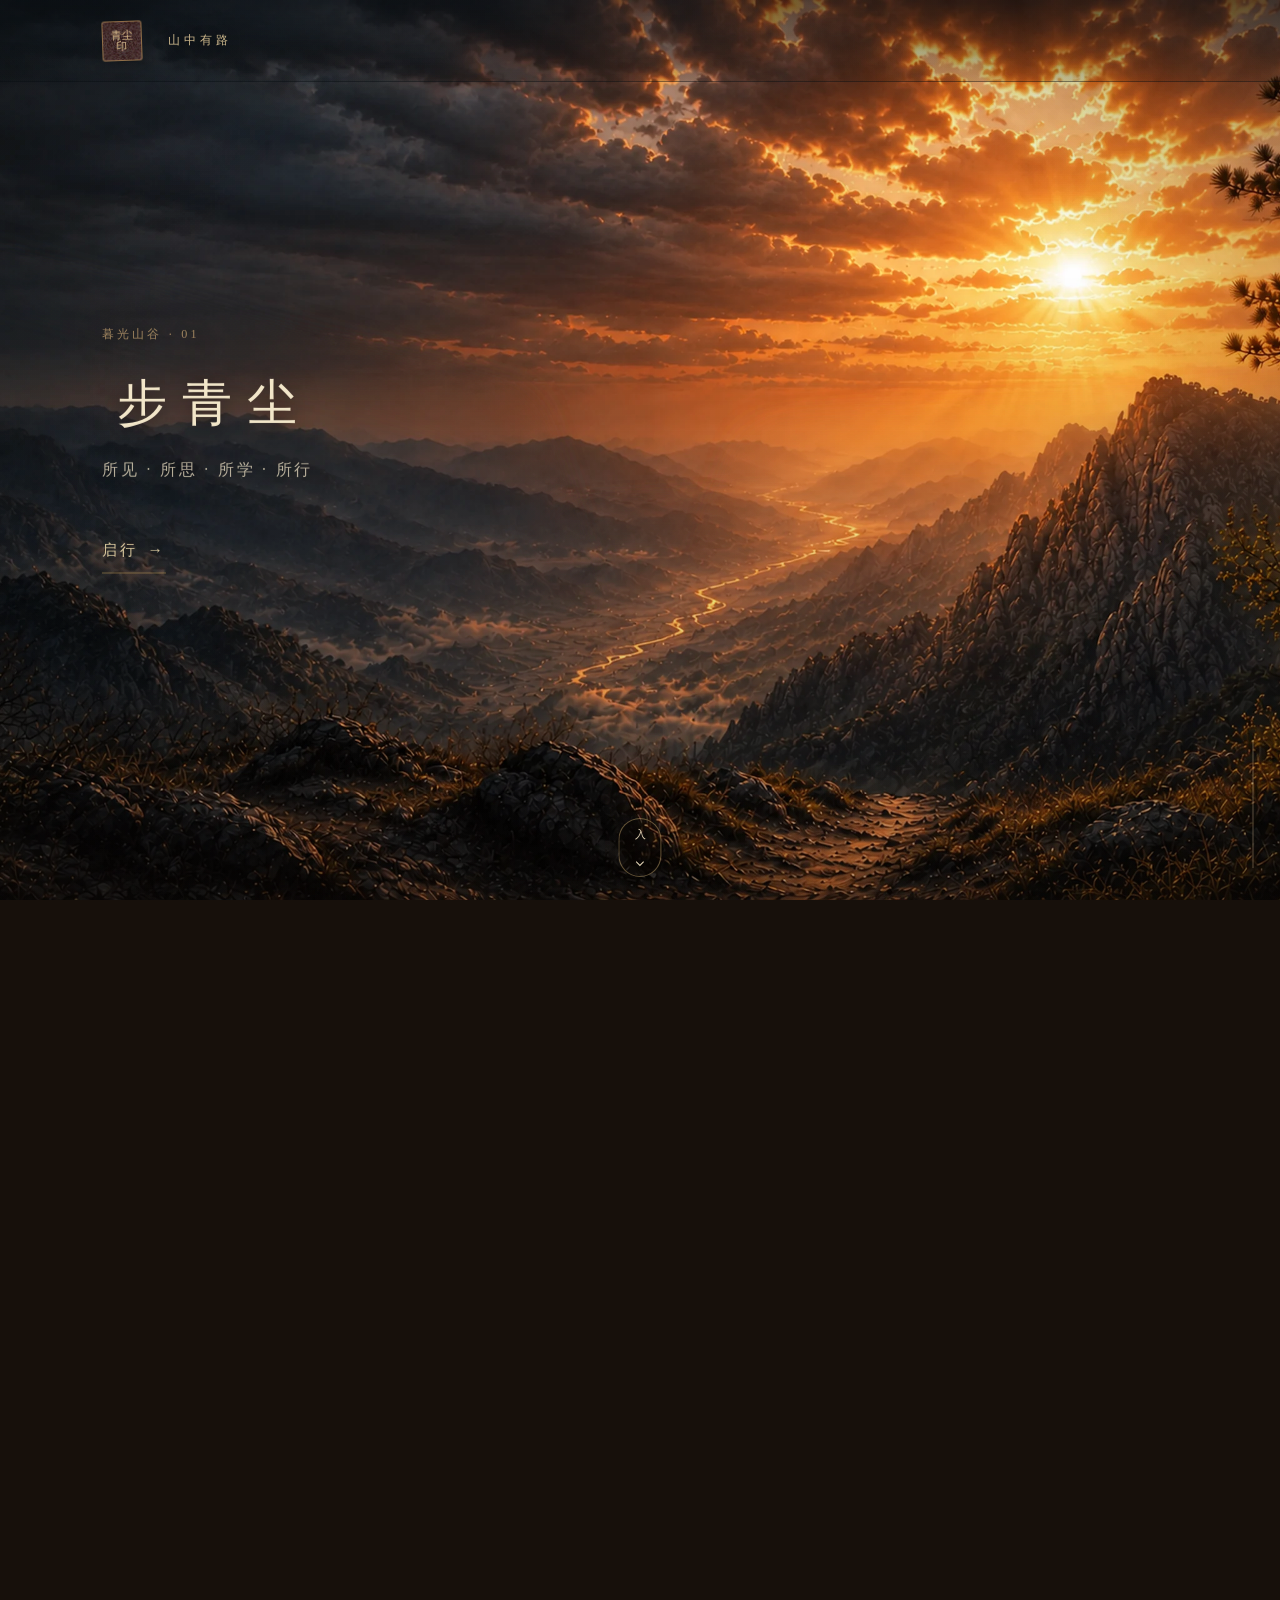
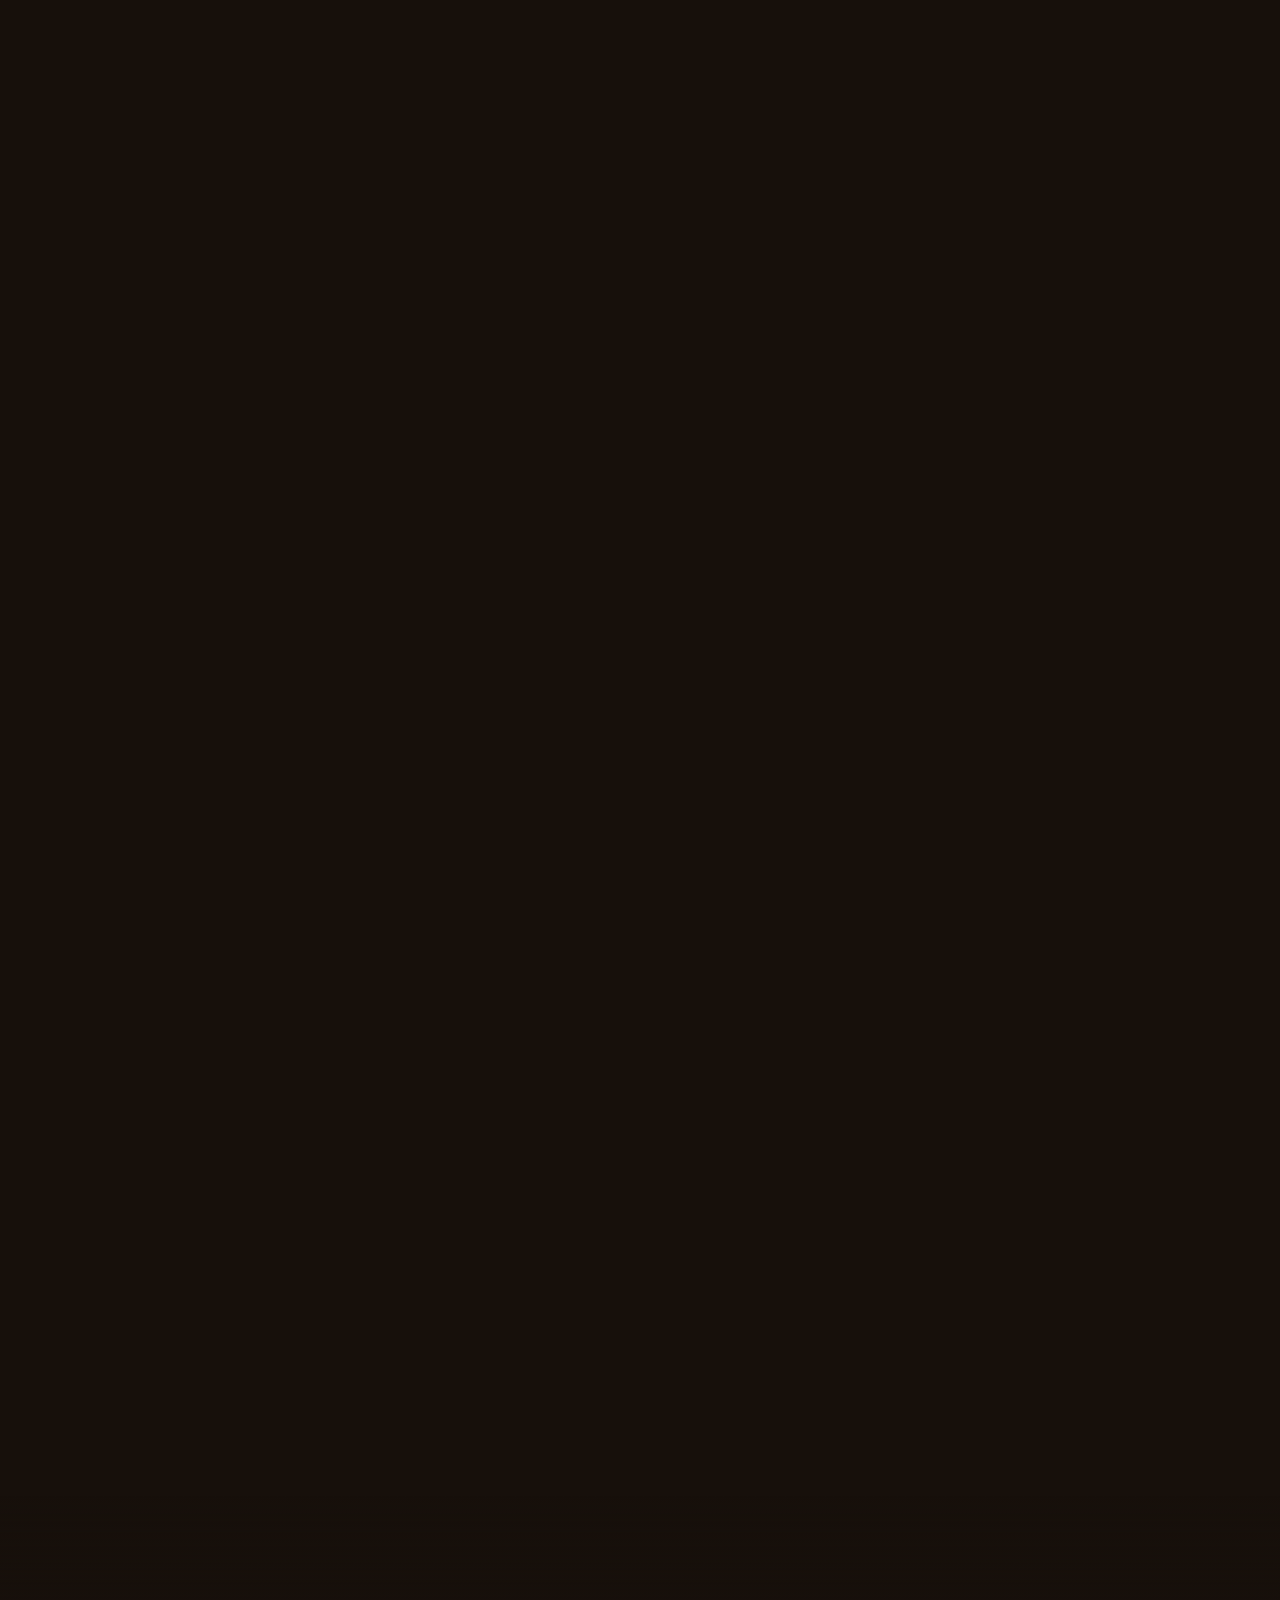
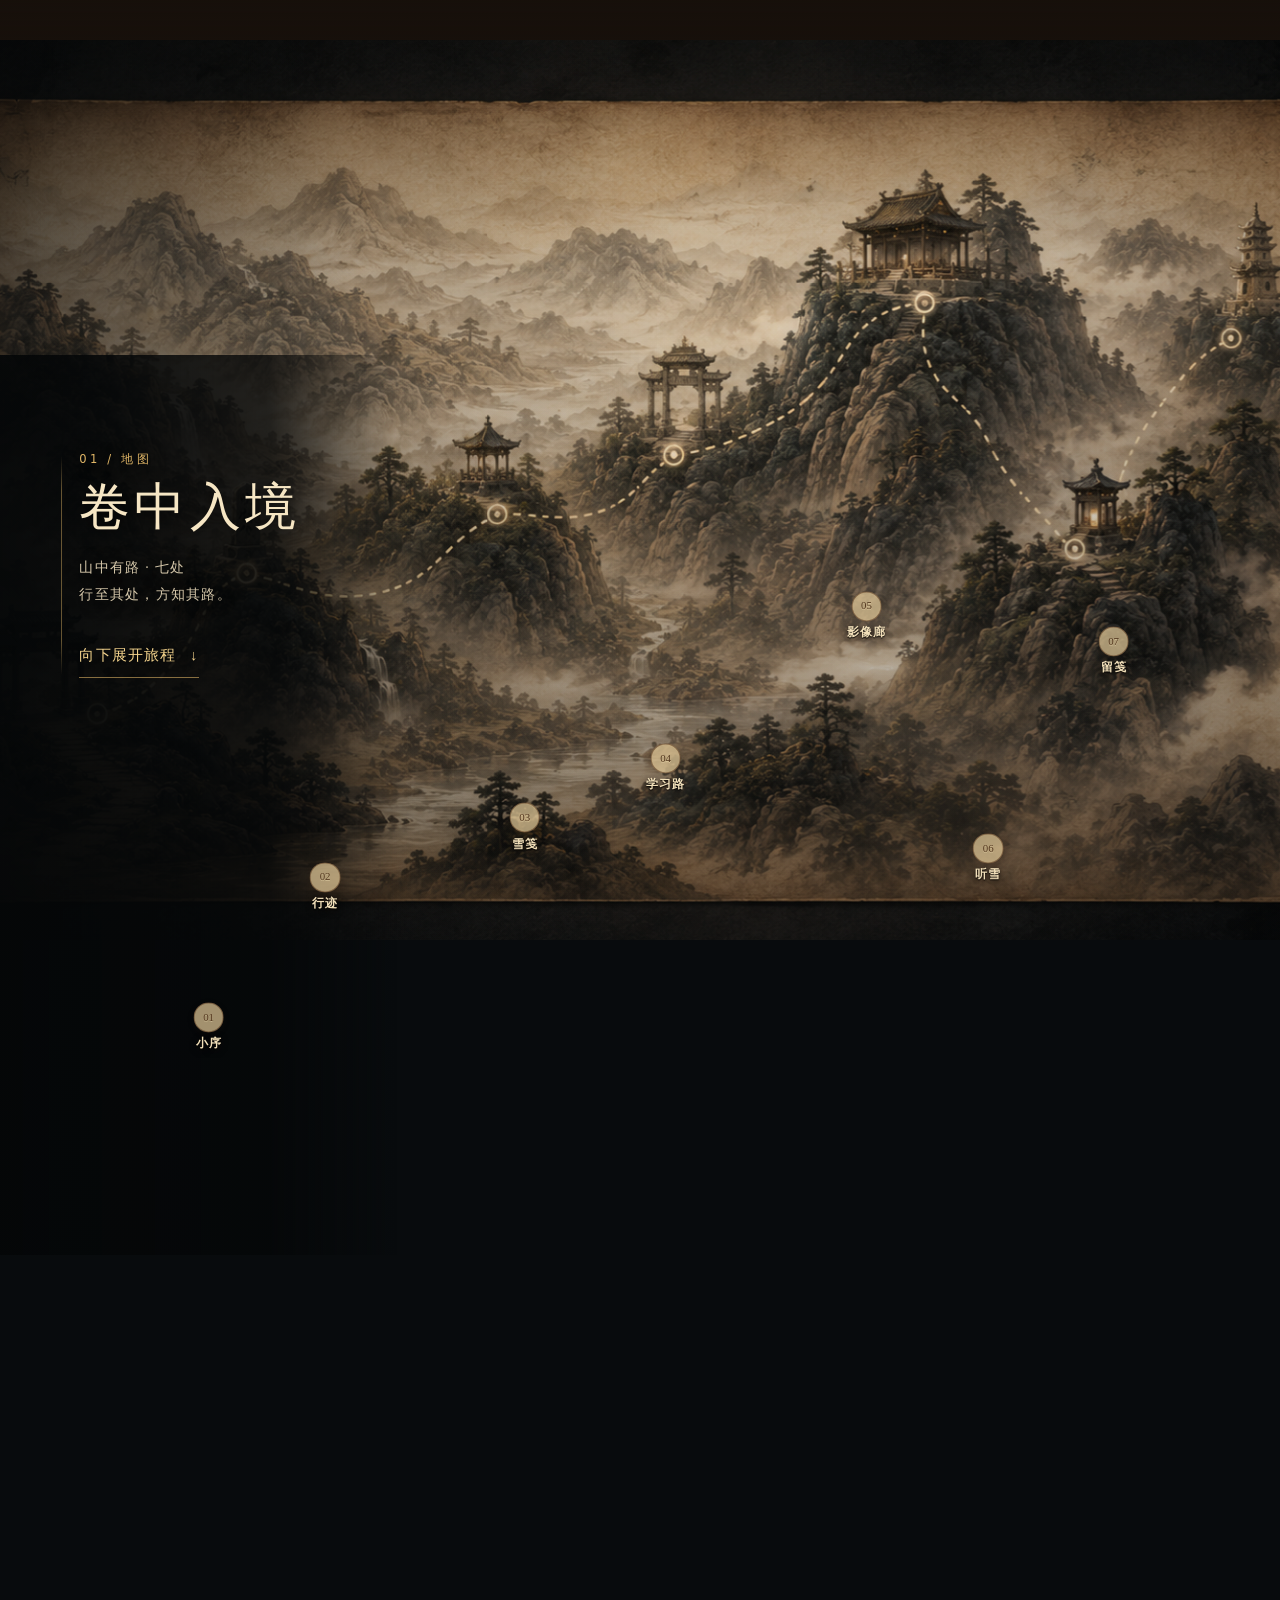
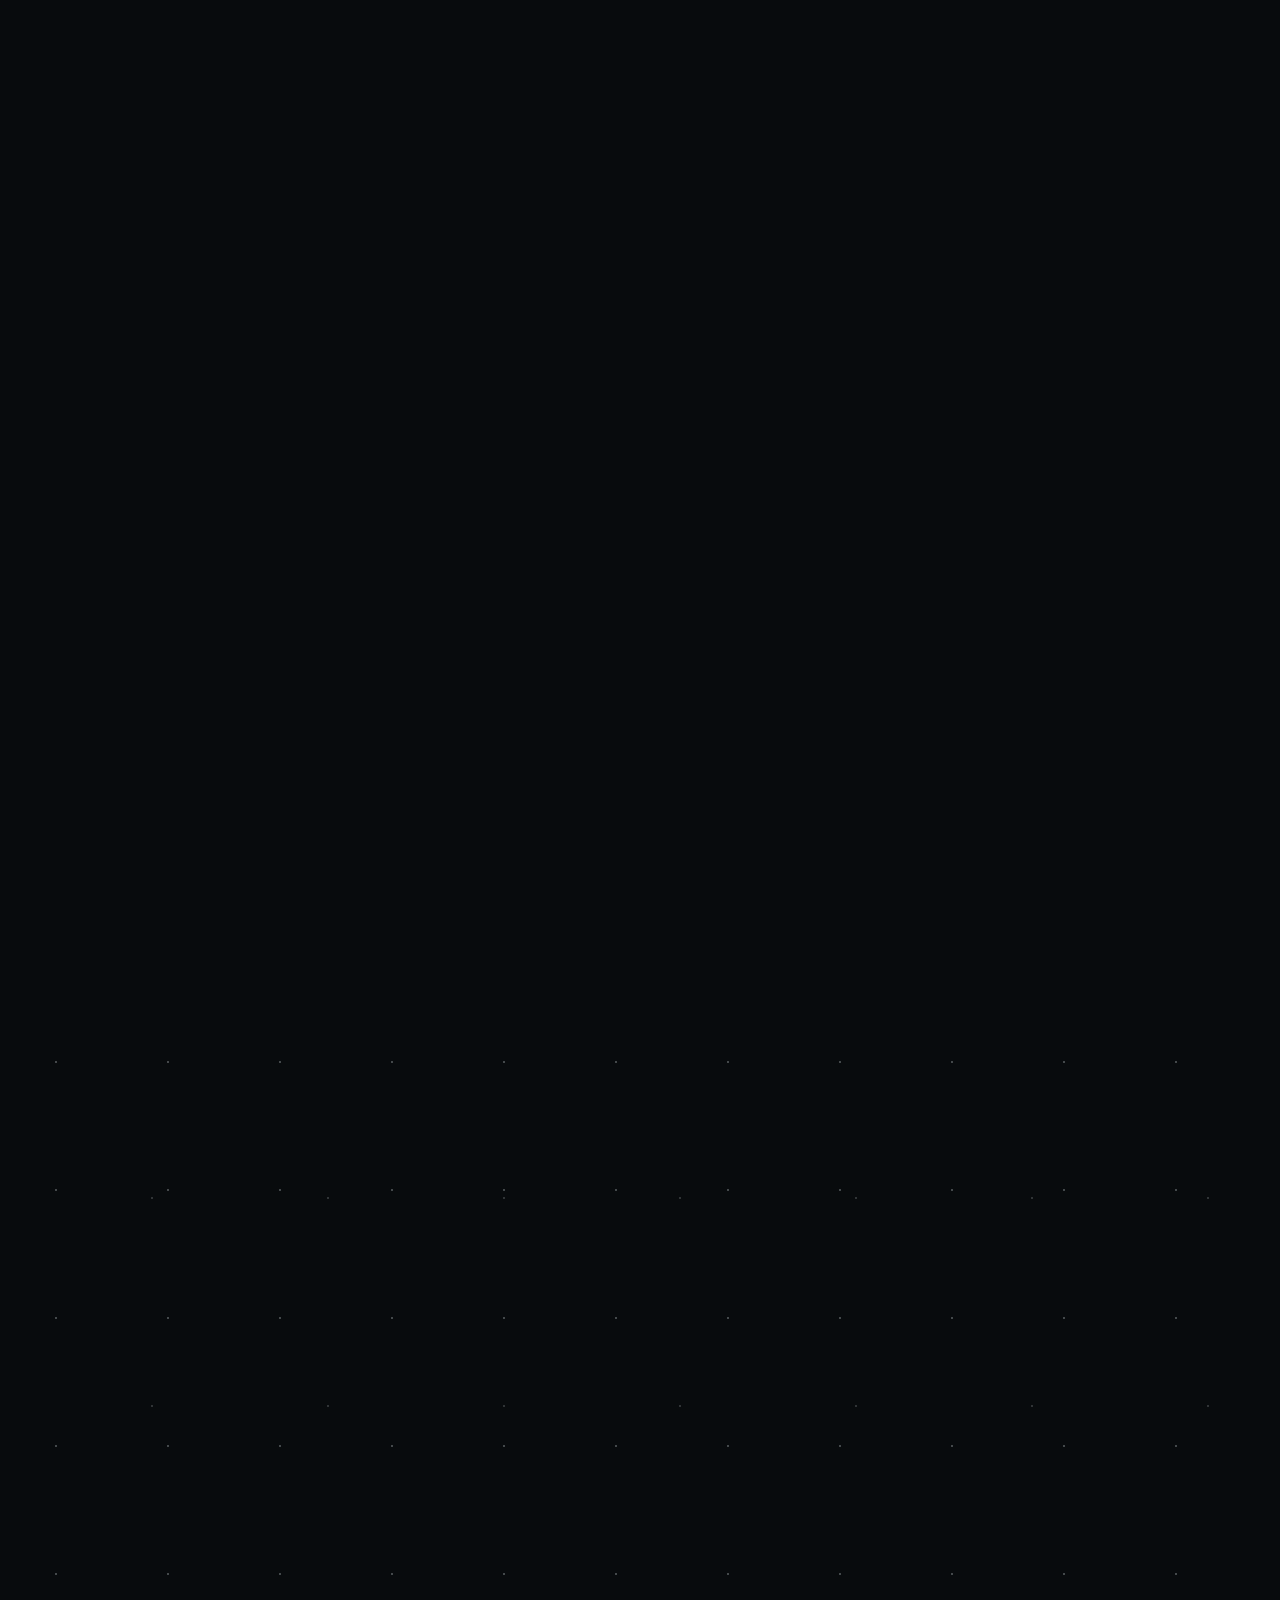
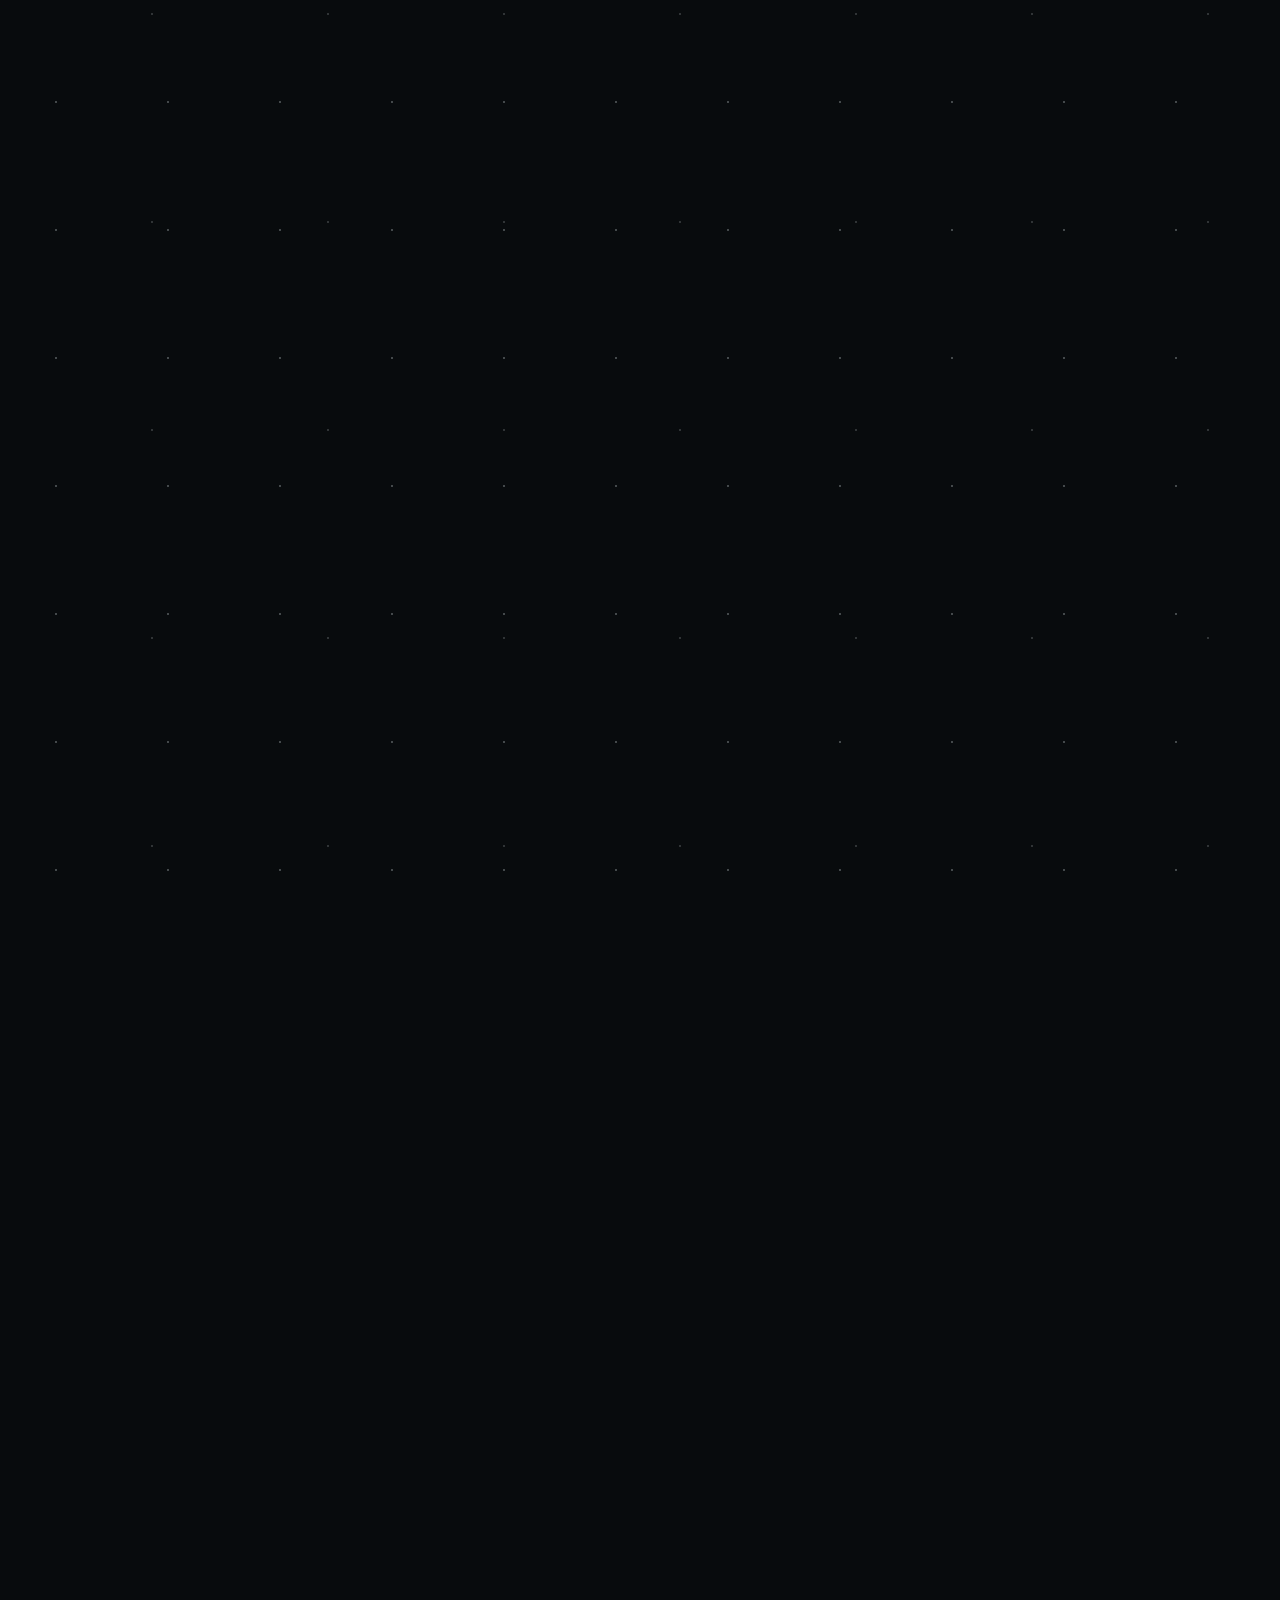
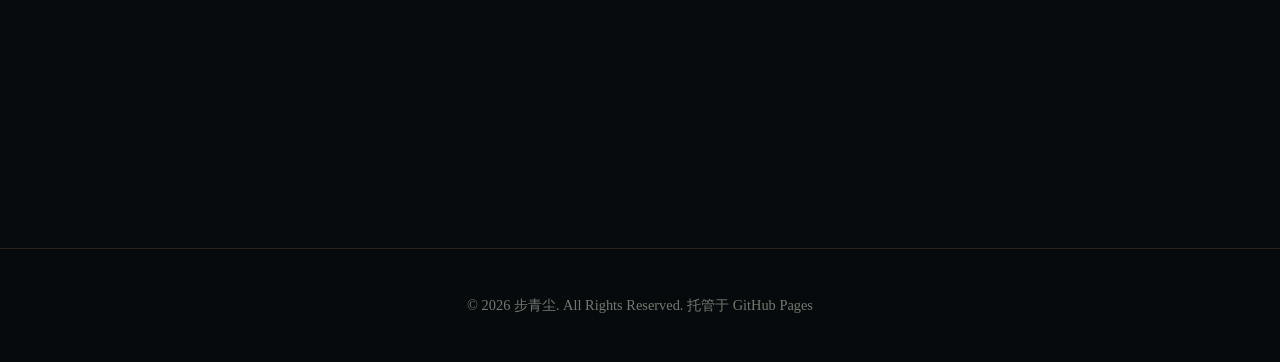
==== commit 2e14b858: "feat(home): integrate homepage V5.1 five chapter experience" ====
--- a/index.html
+++ b/index.html
@@ -38,8 +38,9 @@
   <link rel="stylesheet" href="assets/css/v2-structure.css?v=2.0.0">
   <link rel="stylesheet" href="assets/css/home-route-map.css?v=4.2.1">
   <link rel="stylesheet" href="assets/css/home-v4-1.css?v=4.1.2">
+  <link rel="stylesheet" href="assets/css/home-v5-five-chapter.css?v=5.1.0">
 </head>
-<body class="page-home">
+<body class="page-home page-home-v5">
   <div class="plum-shadows" aria-hidden="true"></div>
   <div class="ink-wash-bg" aria-hidden="true">
     <div class="ink-wash-1"></div>
@@ -63,6 +64,7 @@
     <nav class="nav-container" aria-label="主导航">
       <a class="logo" href="index.html" aria-label="步青尘首页">
         <span class="seal home-v41-brand-seal" aria-hidden="true">青尘<br>印</span>
+        <span class="home-v5-world-name" aria-hidden="true">山中有路</span>
       </a>
       <button class="burger-btn" type="button" aria-label="打开导航菜单" aria-expanded="false" aria-controls="site-menu">
         <span class="burger-line"></span>
@@ -138,142 +140,125 @@
       </div>
     </section>
 
-    <section class="home-scroll-section home-route-section route-guide mount-map" id="home-route-map" aria-labelledby="route-map-title">
-      <div class="mount-map__scene">
-        <header class="mount-map__header">
-          <h2 id="route-map-title" class="mount-map__title">山中有路</h2>
-        </header>
-
-        <div class="mount-map__journey">
-          <picture class="mount-map__vista" aria-hidden="true">
-            <source media="(max-width: 820px)" srcset="assets/visuals/home/route-scroll-valley-mobile-v3.webp">
-            <img class="mount-map__image" src="assets/visuals/home/route-scroll-valley-wide-v3.webp" width="1831" height="859" loading="lazy" decoding="async" alt="">
-          </picture>
-
-          <svg class="mount-map__route mount-map__route--desktop" viewBox="0 0 1000 469" preserveAspectRatio="none" aria-hidden="true" focusable="false">
-            <path class="mount-map__route-shadow" d="M70 420 C88 398 101 382 120 375 C168 340 226 360 280 319 C330 290 367 366 420 347 C472 326 512 306 550 286 C610 258 676 220 730 197 C770 204 793 238 830 235 C866 218 890 170 910 141" pathLength="1"></path>
-            <path class="mount-map__route-segment" data-segment="about" d="M70 420 C88 398 101 382 120 375" pathLength="1"></path>
-            <path class="mount-map__route-segment" data-segment="projects" d="M120 375 C168 340 226 360 280 319" pathLength="1"></path>
-            <path class="mount-map__route-segment" data-segment="articles" d="M280 319 C330 290 367 366 420 347" pathLength="1"></path>
-            <path class="mount-map__route-segment" data-segment="learning" d="M420 347 C472 326 512 306 550 286" pathLength="1"></path>
-            <path class="mount-map__route-segment" data-segment="gallery" d="M550 286 C610 258 676 220 730 197" pathLength="1"></path>
-            <path class="mount-map__route-segment" data-segment="music" d="M730 197 C770 204 793 238 830 235" pathLength="1"></path>
-            <path class="mount-map__route-segment" data-segment="contact" d="M830 235 C866 218 890 170 910 141" pathLength="1"></path>
-          </svg>
-
-          <svg class="mount-map__route mount-map__route--mobile" viewBox="0 0 400 864" preserveAspectRatio="none" aria-hidden="true" focusable="false">
-            <path class="mount-map__route-shadow" d="M120 778 C164 728 232 700 280 674 C250 626 176 590 132 570 C168 522 238 490 280 467 C246 418 176 380 128 346 C170 302 236 270 280 233 C238 188 170 156 128 121" pathLength="1"></path>
-            <path class="mount-map__route-segment" data-segment="projects" d="M120 778 C164 728 232 700 280 674" pathLength="1"></path>
-            <path class="mount-map__route-segment" data-segment="articles" d="M280 674 C250 626 176 590 132 570" pathLength="1"></path>
-            <path class="mount-map__route-segment" data-segment="learning" d="M132 570 C168 522 238 490 280 467" pathLength="1"></path>
-            <path class="mount-map__route-segment" data-segment="gallery" d="M280 467 C246 418 176 380 128 346" pathLength="1"></path>
-            <path class="mount-map__route-segment" data-segment="music" d="M128 346 C170 302 236 270 280 233" pathLength="1"></path>
-            <path class="mount-map__route-segment" data-segment="contact" d="M280 233 C238 188 170 156 128 121" pathLength="1"></path>
-          </svg>
-
-          <nav class="mount-map__landmarks" aria-label="路线地图导航">
-            <a class="mount-map__landmark" href="#home-prologue" data-landmark="about" aria-label="01 小序，起点">
-              <span class="mount-map__marker" aria-hidden="true"></span>
-              <span class="mount-map__label"><span class="mount-map__step">01</span><strong>小序</strong><small>起点</small></span>
-            </a>
-            <a class="mount-map__landmark" href="projects.html" data-landmark="projects" aria-label="02 行迹，所行">
-              <span class="mount-map__marker" aria-hidden="true"></span>
-              <span class="mount-map__label"><span class="mount-map__step">02</span><strong>行迹</strong><small>所行</small></span>
-            </a>
-            <a class="mount-map__landmark" href="articles.html" data-landmark="articles" aria-label="03 雪笺，所思">
-              <span class="mount-map__marker" aria-hidden="true"></span>
-              <span class="mount-map__label"><span class="mount-map__step">03</span><strong>雪笺</strong><small>所思</small></span>
-            </a>
-            <a class="mount-map__landmark" href="learning.html" data-landmark="learning" aria-label="04 学习路，所学">
-              <span class="mount-map__marker" aria-hidden="true"></span>
-              <span class="mount-map__label"><span class="mount-map__step">04</span><strong>学习路</strong><small>所学</small></span>
-            </a>
-            <a class="mount-map__landmark" href="#home-gallery-title" data-landmark="gallery" aria-label="05 影像廊，所见">
-              <span class="mount-map__marker" aria-hidden="true"></span>
-              <span class="mount-map__label"><span class="mount-map__step">05</span><strong>影像廊</strong><small>所见</small></span>
-            </a>
-            <a class="mount-map__landmark" href="music.html" data-landmark="music" aria-label="06 听雪，所闻">
-              <span class="mount-map__marker" aria-hidden="true"></span>
-              <span class="mount-map__label"><span class="mount-map__step">06</span><strong>听雪</strong><small>所闻</small></span>
-            </a>
-            <a class="mount-map__landmark" href="contact.html" data-landmark="contact" aria-label="07 留笺，留一纸言">
-              <span class="mount-map__marker" aria-hidden="true"></span>
-              <span class="mount-map__label"><span class="mount-map__step">07</span><strong>留笺</strong><small>留一纸言</small></span>
+    <div class="home-v5-journey" id="home-v5-journey">
+      <div class="home-v5-world" aria-hidden="true">
+        <figure class="home-v5-world-layer home-v5-world-layer--map">
+          <img src="assets/visuals/home/v5/a1-map-world.png" width="1672" height="941" decoding="async" alt="">
+        </figure>
+        <figure class="home-v5-world-layer home-v5-world-layer--dusk">
+          <img src="assets/visuals/home/v5/a2-dusk-road-world.png" width="1672" height="941" decoding="async" alt="">
+          <img class="home-v5-mobile-road" src="assets/visuals/home/v5/a2-dusk-road-world.png" width="1672" height="941" decoding="async" alt="">
+        </figure>
+        <figure class="home-v5-world-layer home-v5-world-layer--snow">
+          <img src="assets/visuals/home/v5/a3-listen-snow-world.png" width="1536" height="1024" decoding="async" alt="">
+          <img class="home-v5-mobile-snow-detail" src="assets/visuals/home/v5/a3-listen-snow-world.png" width="1536" height="1024" decoding="async" alt="">
+        </figure>
+        <div class="home-v5-world-tone"></div>
+        <div class="home-v5-world-vignette"></div>
+      </div>
+
+      <section class="home-scroll-section home-route-section route-guide mount-map home-v5-chapter home-v5-map" id="home-route-map" aria-labelledby="route-map-title">
+        <div class="home-v5-map-stage">
+          <div class="home-v5-chapter-copy home-v5-map-copy">
+            <p class="home-v5-eyebrow">01 / 地图</p>
+            <h2 id="route-map-title">卷中入境</h2>
+            <p>山中有路 · 七处<br>行至其处，方知其路。</p>
+            <a class="home-v5-cta" href="#home-v5-entry">向下展开旅程 <span aria-hidden="true">↓</span></a>
+          </div>
+
+          <span class="home-v5-map-mobile-route" aria-hidden="true"></span>
+
+          <nav class="mount-map__landmarks home-v5-landmarks" aria-label="路线地图导航">
+            <a class="mount-map__landmark" href="#home-prologue" data-landmark="about" aria-label="01 小序，山门起点">
+              <span class="home-v5-node"><b>01</b><strong>小序</strong></span>
+            </a>
+            <a class="mount-map__landmark" href="projects.html" data-landmark="projects" aria-label="02 行迹，石碑路标">
+              <span class="home-v5-node"><b>02</b><strong>行迹</strong></span>
+            </a>
+            <a class="mount-map__landmark" href="articles.html" data-landmark="articles" aria-label="03 雪笺，山中信亭">
+              <span class="home-v5-node"><b>03</b><strong>雪笺</strong></span>
+            </a>
+            <a class="mount-map__landmark" href="learning.html" data-landmark="learning" aria-label="04 学习路，山中书院">
+              <span class="home-v5-node"><b>04</b><strong>学习路</strong></span>
+            </a>
+            <a class="mount-map__landmark" href="#home-gallery-title" data-landmark="gallery" aria-label="05 影像廊，高台楼阁">
+              <span class="home-v5-node"><b>05</b><strong>影像廊</strong></span>
+            </a>
+            <a class="mount-map__landmark" href="music.html" data-landmark="music" aria-label="06 听雪，雪中灯亭">
+              <span class="home-v5-node"><b>06</b><strong>听雪</strong></span>
+            </a>
+            <a class="mount-map__landmark" href="contact.html" data-landmark="contact" aria-label="07 留笺，峰顶留笺处">
+              <span class="home-v5-node"><b>07</b><strong>留笺</strong></span>
             </a>
           </nav>
         </div>
-      </div>
-    </section>
-
-    <section class="home-scroll-section home-companion-section" aria-labelledby="home-cat-title">
-      <div class="home-section-shell home-companion-shell">
-        <div class="home-cat-panel">
-          <div class="home-cat-portrait" aria-hidden="true">
-            <img data-deferred-src="assets/visuals/cat/cat-idle.png" width="867" height="1049" loading="lazy" decoding="async" alt="">
-          </div>
-          <div>
-            <p class="home-section-kicker">同行者</p>
-            <h2 id="home-cat-title">小猫同行者</h2>
-            <p>愿意醒来，愿意可爱，有体温感。它不是装饰，是陪伴入口。</p>
-            <button class="btn-ink" type="button" data-home-cat-action>和小猫打招呼</button>
-          </div>
-        </div>
-      </div>
-    </section>
-
-    <section class="home-scroll-section home-snow-section" aria-labelledby="home-snow-title">
-      <div class="home-section-shell home-snow-shell">
-        <div class="home-snow-panel">
-          <p class="home-section-kicker">听雪</p>
-          <h2 id="home-snow-title">听雪入口</h2>
-          <p>月下生微灯，雪落听清音。把背景音乐留给另一个安静房间。</p>
-          <a class="btn-ink btn-secondary" href="music.html">进入听雪</a>
-        </div>
-      </div>
-    </section>
-
-    <section class="home-scroll-section home-gallery-section" aria-labelledby="home-gallery-title">
-      <div class="home-section-shell">
-        <article class="home-gallery-preview">
-          <div class="home-section-title home-gallery-copy">
-            <p class="home-section-kicker">展厅</p>
+      </section>
+
+      <section class="home-scroll-section home-v5-chapter home-v5-entry" id="home-v5-entry" aria-labelledby="home-v5-entry-title">
+        <div class="home-v5-chapter-copy home-v5-entry-copy">
+          <p class="home-v5-eyebrow">02 / 入境</p>
+          <h2 id="home-v5-entry-title">行入山中</h2>
+          <p>远山渐近，尘嚣渐远。<br>脚下的路，开始有了温度。</p>
+          <a class="home-v5-cta" href="#home-cat-title">继续前行 <span aria-hidden="true">→</span></a>
+        </div>
+        <div class="home-v5-road-cue" aria-hidden="true"><i></i><span>循石路而行</span></div>
+      </section>
+
+      <section class="home-scroll-section home-companion-section home-v5-chapter home-v5-companion" aria-labelledby="home-cat-title">
+        <div class="home-v5-chapter-copy home-v5-companion-copy">
+          <p class="home-v5-eyebrow">03 / 旅伴</p>
+          <h2 id="home-cat-title">阿尘</h2>
+          <p>愿意醒来，愿意可爱，<br>也愿意陪你再走一程。</p>
+          <button class="home-v5-cta" type="button" data-home-cat-action>与阿尘相逢 <span aria-hidden="true">→</span></button>
+        </div>
+        <div class="home-v5-companion-ground" aria-hidden="true"><i></i></div>
+      </section>
+
+      <section class="home-scroll-section home-snow-section home-v5-chapter home-v5-snow" aria-labelledby="home-snow-title">
+        <div class="home-v5-chapter-copy home-v5-snow-copy">
+          <p class="home-v5-eyebrow">04 / 听雪</p>
+          <h2 id="home-snow-title">听雪</h2>
+          <p>月下生微灯，<br>雪落听清音。</p>
+          <a class="home-v5-cta" href="music.html">循声入雪 <span aria-hidden="true">→</span></a>
+        </div>
+        <div class="home-v5-snow-drift" aria-hidden="true"></div>
+      </section>
+
+      <section class="home-scroll-section home-gallery-section home-v5-chapter home-v5-gallery" aria-labelledby="home-gallery-title">
+        <div class="home-v5-gallery-layout">
+          <div class="home-v5-chapter-copy home-v5-gallery-copy">
+            <p class="home-v5-eyebrow">05 / 所见</p>
             <h2 id="home-gallery-title">影像廊</h2>
-            <p>山影 · 微雾<br>有山的时候，愿你慢慢看；<br>一帧风景，也可以是一段故事。</p>
-          </div>
-          <a class="home-gallery-strip" href="gallery.html" aria-label="进入影像廊">
-            <img data-deferred-src="assets/images/gallery/3df858748cd0f8375a2a4f2727a2b05b.jpg" width="1159" height="689" loading="lazy" decoding="async" alt="远处山谷、河面倒影和被云光照亮的山坡">
-            <img data-deferred-src="assets/images/gallery/1534941e2495b8bc5b1b0722ea1ae57c.jpg" width="1279" height="1704" loading="lazy" decoding="async" alt="傍晚天空里层叠的蓝灰云与透出的日光">
-            <img data-deferred-src="assets/images/gallery/spring_moss.jpg" width="1024" height="1024" loading="lazy" decoding="async" alt="雨后林地里带着水汽的青苔与细小新芽">
+            <p>山影 · 微雾<br>一帧风景，也可以是一段故事。</p>
+            <a class="home-v5-cta" href="gallery.html">进入影像廊 <span aria-hidden="true">→</span></a>
+          </div>
+
+          <a class="home-v5-memories" href="gallery.html" aria-label="浏览三帧沿途真实影像并进入影像廊">
+            <figure class="home-v5-memory home-v5-memory--main">
+              <img src="assets/images/gallery/3df858748cd0f8375a2a4f2727a2b05b.jpg" width="1159" height="689" loading="lazy" decoding="async" alt="远处山谷、河面倒影和被云光照亮的山坡">
+            </figure>
+            <figure class="home-v5-memory home-v5-memory--cloud">
+              <img src="assets/images/gallery/1534941e2495b8bc5b1b0722ea1ae57c.jpg" width="1279" height="1704" loading="lazy" decoding="async" alt="傍晚天空里层叠的蓝灰云与透出的日光">
+            </figure>
+            <figure class="home-v5-memory home-v5-memory--moss">
+              <img src="assets/images/gallery/spring_moss.jpg" width="1024" height="1024" loading="lazy" decoding="async" alt="雨后林地里带着水汽的青苔与细小新芽">
+            </figure>
           </a>
-        </article>
-      </div>
-    </section>
-
-    <section class="home-scroll-section home-ledger-section" aria-labelledby="home-ledger-title">
-      <div class="home-section-shell">
-        <div class="home-section-title">
-          <p class="home-section-kicker">卷末</p>
-          <h2 id="home-ledger-title">底部三栏</h2>
-        </div>
-        <div class="home-ledger-grid">
-          <article class="home-ledger-card">
-            <h3>整体气质</h3>
-            <p>暮光山谷、夜行山路、纸卷地图、黑金水墨。</p>
-          </article>
-          <article class="home-ledger-card">
-            <h3>小猫同行者</h3>
-            <p>愿意醒来，愿意可爱，有体温感，不是装饰，是陪伴入口。</p>
-          </article>
-          <article class="home-ledger-card">
-            <h3>技术方向</h3>
-            <p>静态网站（HTML + CSS + JS）、GitHub Pages 部署、响应式设计、支持 reduced-motion、不引入新框架。</p>
-          </article>
-        </div>
-      </div>
-    </section>
+        </div>
+      </section>
+
+      <section class="home-scroll-section home-v5-ending" aria-labelledby="home-v5-ending-title">
+        <div class="home-v5-ending-copy">
+          <p class="home-v5-eyebrow">卷末</p>
+          <h2 id="home-v5-ending-title" class="sr-only">卷末</h2>
+          <p>一段风景，<br>也是一段故事。</p>
+          <a class="home-v5-cta" href="#home-journey">回到卷首 <span aria-hidden="true">↑</span></a>
+        </div>
+      </section>
+    </div>
   </main>
  
-  <footer>
+  <footer class="home-v5-footer">
     <div class="footer-content">
       <p class="footer-text">© 2026 步青尘. All Rights Reserved. 托管于 GitHub Pages</p>
     </div>
@@ -309,7 +294,11 @@
   </div>
  
   <!-- 黑猫陪伴挂载区（Codex 接管视觉资源） -->
-  <div class="companion-zone" aria-hidden="true"></div>
+  <div class="companion-zone" aria-hidden="true">
+    <div class="home-v5-lantern">
+      <img src="assets/visuals/home/v5/companion-lantern.png" width="1086" height="1448" decoding="async" alt="">
+    </div>
+  </div>
 
   <script src="assets/data/site-data.js?v=2.3.0"></script>
   <script src="assets/vendor/gsap/gsap.min.js?v=3.15.0"></script>
@@ -317,5 +306,6 @@
   <script src="assets/js/main.js?v=2.3.0"></script>
   <script src="assets/js/home-v4-1.js?v=4.1.2"></script>
   <script src="assets/js/home-route-map-v2.js?v=4.2.1"></script>
+  <script src="assets/js/home-v5-five-chapter.js?v=5.1.0"></script>
 </body>
 </html>
--- a/assets/css/home-v5-five-chapter.css
+++ b/assets/css/home-v5-five-chapter.css
@@ -0,0 +1,1147 @@
+/*
+ * Homepage V5 · 山中有路 / 五章连续长卷
+ * Scope: post-V4.1 Hero only. The frozen Hero and destination pages stay untouched.
+ */
+
+body.page-home.page-home-v5 {
+  --v5-ink: #080b0d;
+  --v5-paper: #f2dfb5;
+  --v5-paper-muted: rgba(242, 223, 181, 0.76);
+  --v5-gold: #e0b667;
+  --v5-gold-bright: #f3d38d;
+  --v5-line: rgba(224, 182, 103, 0.44);
+  --v5-gutter: clamp(2rem, 6.2vw, 7.5rem);
+  background: var(--v5-ink);
+}
+
+body.page-home.page-home-v5 > .plum-shadows,
+body.page-home.page-home-v5 > .ink-wash-bg,
+body.page-home.page-home-v5 > .ink-silhouette {
+  display: none;
+}
+
+body.page-home.page-home-v5 .home-v5-world-name {
+  display: inline-block;
+  margin-left: 0.9rem;
+  color: rgba(244, 219, 165, 0.82);
+  font-family: var(--font-title);
+  font-size: clamp(0.78rem, 0.82vw, 0.92rem);
+  font-weight: 500;
+  letter-spacing: 0.34em;
+  white-space: nowrap;
+}
+
+body.page-home.page-home-v5 main,
+body.page-home.page-home-v5 .home-v5-journey,
+body.page-home.page-home-v5 .home-v5-journey * {
+  box-sizing: border-box;
+}
+
+body.page-home.page-home-v5 .home-v5-journey {
+  position: relative;
+  z-index: 8;
+  margin-top: 0;
+  overflow: clip;
+  background: var(--v5-ink);
+  color: var(--v5-paper);
+  isolation: isolate;
+}
+
+body.page-home.page-home-v5 .home-v5-world {
+  position: sticky;
+  top: 0;
+  z-index: 0;
+  width: 100%;
+  height: 100svh;
+  margin-bottom: -100svh;
+  overflow: hidden;
+  pointer-events: none;
+  background: #080b0d;
+  contain: paint;
+}
+
+body.page-home.page-home-v5 .home-v5-world-layer,
+body.page-home.page-home-v5 .home-v5-world-tone,
+body.page-home.page-home-v5 .home-v5-world-vignette {
+  position: absolute;
+  inset: 0;
+  margin: 0;
+}
+
+body.page-home.page-home-v5 .home-v5-world-layer {
+  overflow: hidden;
+  opacity: 0;
+  will-change: opacity;
+}
+
+body.page-home.page-home-v5 .home-v5-world-layer > img {
+  width: 100%;
+  height: 100%;
+  display: block;
+  object-fit: cover;
+  object-position: center;
+  transform: scale(1.015);
+  transform-origin: center;
+  will-change: transform;
+  user-select: none;
+}
+
+body.page-home.page-home-v5 .home-v5-world-layer--map {
+  z-index: 1;
+  opacity: 1;
+  background: #a78657;
+}
+
+body.page-home.page-home-v5 .home-v5-world-layer--map > img {
+  object-position: center center;
+  transform: scale(1.002);
+}
+
+body.page-home.page-home-v5 .home-v5-world-layer--dusk {
+  z-index: 2;
+  background: #1b120b;
+}
+
+body.page-home.page-home-v5 .home-v5-world-layer--dusk > img {
+  object-position: 50% 53%;
+}
+
+body.page-home.page-home-v5 .home-v5-world-layer--snow {
+  z-index: 3;
+  background: #06111a;
+}
+
+body.page-home.page-home-v5 .home-v5-world-layer--snow > img {
+  object-position: 50% 50%;
+}
+
+body.page-home.page-home-v5 .home-v5-mobile-road,
+body.page-home.page-home-v5 .home-v5-mobile-snow-detail {
+  display: none;
+}
+
+body.page-home.page-home-v5 .home-v5-world-tone {
+  z-index: 4;
+  background: rgba(3, 5, 7, 0);
+  will-change: background-color;
+}
+
+body.page-home.page-home-v5 .home-v5-world-vignette {
+  z-index: 5;
+  background:
+    linear-gradient(90deg, rgba(5, 7, 8, 0.62) 0%, rgba(5, 7, 8, 0.16) 28%, transparent 55%, rgba(3, 6, 9, 0.14) 100%),
+    linear-gradient(180deg, rgba(4, 6, 7, 0.22), transparent 30%, rgba(4, 6, 8, 0.32));
+}
+
+body.page-home.page-home-v5 .home-v5-chapter,
+body.page-home.page-home-v5 .home-v5-ending {
+  position: relative;
+  z-index: 2;
+  width: 100%;
+  min-height: 100svh;
+  margin: 0;
+  padding: clamp(5.5rem, 10vh, 8rem) var(--v5-gutter);
+  display: grid;
+  align-items: center;
+  overflow: visible;
+  background: transparent;
+  color: var(--v5-paper);
+}
+
+body.page-home.page-home-v5 .home-v5-chapter::before,
+body.page-home.page-home-v5 .home-v5-ending::before {
+  content: none;
+}
+
+body.page-home.page-home-v5 .home-v5-map {
+  min-height: 170svh;
+  padding: 0;
+}
+
+body.page-home.page-home-v5 .home-v5-map-stage {
+  position: sticky;
+  top: 0;
+  width: 100%;
+  height: 100svh;
+  overflow: hidden;
+}
+
+body.page-home.page-home-v5 .home-v5-map-stage::before {
+  content: "";
+  position: absolute;
+  inset: 0 auto 0 0;
+  z-index: 10;
+  width: min(31rem, 31vw);
+  background: linear-gradient(90deg, rgba(5, 7, 8, 0.94), rgba(5, 7, 8, 0.78) 68%, transparent);
+  pointer-events: none;
+}
+
+body.page-home.page-home-v5 .home-v5-entry {
+  min-height: 142svh;
+  align-items: center;
+}
+
+body.page-home.page-home-v5 .home-v5-companion {
+  min-height: 150svh;
+  align-items: center;
+}
+
+body.page-home.page-home-v5 .home-v5-snow {
+  min-height: 168svh;
+  align-items: center;
+}
+
+body.page-home.page-home-v5 .home-v5-gallery {
+  min-height: 182svh;
+  align-items: center;
+}
+
+body.page-home.page-home-v5 .home-v5-ending {
+  min-height: 100svh;
+  place-items: center;
+  text-align: center;
+}
+
+body.page-home.page-home-v5 .home-v5-chapter-copy,
+body.page-home.page-home-v5 .home-v5-ending-copy {
+  position: relative;
+  z-index: 12;
+  width: min(31rem, 100%);
+  color: var(--v5-paper);
+  text-shadow: 0 2px 18px rgba(0, 0, 0, 0.86);
+}
+
+body.page-home.page-home-v5 .home-v5-entry-copy,
+body.page-home.page-home-v5 .home-v5-companion-copy,
+body.page-home.page-home-v5 .home-v5-snow-copy {
+  position: sticky;
+  align-self: start;
+}
+
+body.page-home.page-home-v5 .home-v5-chapter-copy::before {
+  content: "";
+  position: absolute;
+  left: -1.15rem;
+  top: 0.15rem;
+  bottom: 0.2rem;
+  width: 1px;
+  background: linear-gradient(180deg, transparent, var(--v5-line) 16% 84%, transparent);
+}
+
+body.page-home.page-home-v5 .home-v5-eyebrow {
+  margin: 0 0 clamp(0.75rem, 1.6vh, 1.15rem);
+  color: var(--v5-gold);
+  font-family: var(--font-body);
+  font-size: clamp(0.72rem, 0.78vw, 0.88rem);
+  font-weight: 500;
+  line-height: 1;
+  letter-spacing: 0.28em;
+}
+
+body.page-home.page-home-v5 .home-v5-chapter-copy h2 {
+  margin: 0;
+  color: #f6e6c4;
+  font-family: var(--font-title);
+  font-size: clamp(3.2rem, 5.2vw, 6rem);
+  font-weight: 500;
+  line-height: 1.04;
+  letter-spacing: 0.08em;
+  text-wrap: balance;
+}
+
+body.page-home.page-home-v5 .home-v5-chapter-copy > p:not(.home-v5-eyebrow),
+body.page-home.page-home-v5 .home-v5-ending-copy > p:not(.home-v5-eyebrow) {
+  margin: clamp(1rem, 2.3vh, 1.55rem) 0 0;
+  color: rgba(247, 230, 197, 0.86);
+  font-family: var(--font-title);
+  font-size: clamp(1rem, 1.25vw, 1.28rem);
+  font-weight: 400;
+  line-height: 1.9;
+  letter-spacing: 0.09em;
+}
+
+body.page-home.page-home-v5 .home-v5-cta {
+  width: fit-content;
+  min-width: 44px;
+  min-height: 44px;
+  margin-top: clamp(1.45rem, 3vh, 2.2rem);
+  padding: 0.35rem 0;
+  border: 0;
+  border-bottom: 1px solid rgba(224, 182, 103, 0.58);
+  border-radius: 0;
+  display: inline-flex;
+  align-items: center;
+  gap: 0.85rem;
+  background: transparent;
+  color: var(--v5-gold-bright);
+  font-family: var(--font-title);
+  font-size: clamp(0.92rem, 1vw, 1.05rem);
+  font-weight: 500;
+  line-height: 1.35;
+  letter-spacing: 0.08em;
+  text-decoration: none;
+  text-shadow: 0 2px 14px rgba(0, 0, 0, 0.9);
+  cursor: pointer;
+  touch-action: manipulation;
+  transition: color 180ms ease, border-color 180ms ease, transform 180ms ease;
+}
+
+body.page-home.page-home-v5 .home-v5-cta:hover {
+  color: #ffe9b3;
+  border-color: rgba(255, 226, 164, 0.9);
+  transform: translateX(0.18rem);
+}
+
+body.page-home.page-home-v5 .home-v5-cta:focus-visible,
+body.page-home.page-home-v5 .home-v5-landmarks a:focus-visible,
+body.page-home.page-home-v5 .home-v5-memories:focus-visible {
+  outline: 1px solid #f2d99e;
+  outline-offset: 0.3rem;
+}
+
+/* Chapter 01 · the supplied route artwork stays the visual source of truth. */
+body.page-home.page-home-v5 .home-v5-map-copy {
+  position: absolute;
+  left: var(--v5-gutter);
+  top: clamp(5.5rem, 11vh, 8rem);
+}
+
+body.page-home.page-home-v5 .home-v5-map-copy h2 {
+  font-size: clamp(2.7rem, 4vw, 4.8rem);
+}
+
+body.page-home.page-home-v5 .home-v5-map-copy > p:not(.home-v5-eyebrow) {
+  font-size: clamp(0.88rem, 1vw, 1.08rem);
+}
+
+body.page-home.page-home-v5 .home-v5-map-mobile-route {
+  display: none;
+}
+
+body.page-home.page-home-v5 .home-v5-landmarks {
+  position: absolute;
+  inset: 0;
+  z-index: 14;
+  pointer-events: none;
+}
+
+body.page-home.page-home-v5 .home-v5-landmarks .mount-map__landmark {
+  position: absolute;
+  width: clamp(5.6rem, 7.4vw, 8.2rem);
+  min-height: 52px;
+  margin: 0;
+  padding: 0.25rem;
+  border: 0;
+  display: grid;
+  place-items: center;
+  background: transparent;
+  color: #3d2a19;
+  text-align: center;
+  text-decoration: none;
+  text-shadow: 0 1px rgba(255, 239, 196, 0.4);
+  transform: translate(-50%, -50%);
+  pointer-events: auto;
+}
+
+body.page-home.page-home-v5 .home-v5-node {
+  display: grid;
+  justify-items: center;
+  gap: 0.18rem;
+  transition: transform 180ms ease, color 180ms ease;
+}
+
+body.page-home.page-home-v5 .home-v5-node b {
+  width: 1.88rem;
+  height: 1.88rem;
+  border: 1px solid rgba(85, 52, 28, 0.56);
+  border-radius: 50%;
+  display: grid;
+  place-items: center;
+  background: rgba(231, 206, 156, 0.7);
+  color: #52361e;
+  font-family: Georgia, serif;
+  font-size: 0.68rem;
+  font-weight: 500;
+  line-height: 1;
+  box-shadow: 0 2px 7px rgba(52, 31, 17, 0.14);
+}
+
+body.page-home.page-home-v5 .home-v5-node strong {
+  padding: 0.08rem 0.32rem;
+  background: transparent;
+  color: #f1dfb9;
+  font-family: var(--font-title);
+  font-size: clamp(0.78rem, 0.82vw, 0.94rem);
+  font-weight: 600;
+  line-height: 1.25;
+  letter-spacing: 0.08em;
+  text-shadow: 0 2px 7px rgba(12, 8, 5, 0.96), 0 1px 1px rgba(12, 8, 5, 0.94);
+  white-space: nowrap;
+}
+
+body.page-home.page-home-v5 .home-v5-landmarks a:hover .home-v5-node,
+body.page-home.page-home-v5 .home-v5-landmarks a:focus-visible .home-v5-node {
+  color: #5d3518;
+  transform: translateY(-0.16rem);
+}
+
+body.page-home.page-home-v5 .home-v5-landmarks a:hover .home-v5-node b,
+body.page-home.page-home-v5 .home-v5-landmarks a:focus-visible .home-v5-node b {
+  border-color: #6e3d19;
+  background: rgba(244, 219, 166, 0.94);
+}
+
+body.page-home.page-home-v5 .home-v5-landmarks a:nth-child(1) { left: 16.3%; top: 74.8%; }
+body.page-home.page-home-v5 .home-v5-landmarks a:nth-child(2) { left: 25.4%; top: 59.2%; }
+body.page-home.page-home-v5 .home-v5-landmarks a:nth-child(3) { left: 41%; top: 52.6%; }
+body.page-home.page-home-v5 .home-v5-landmarks a:nth-child(4) { left: 52%; top: 46%; }
+body.page-home.page-home-v5 .home-v5-landmarks a:nth-child(5) { left: 67.7%; top: 29.1%; }
+body.page-home.page-home-v5 .home-v5-landmarks a:nth-child(6) { left: 77.2%; top: 56%; }
+body.page-home.page-home-v5 .home-v5-landmarks a:nth-child(7) { left: 87%; top: 33%; }
+
+/* Chapter 02 · preserve the sun, the vanishing point, and the stone road. */
+body.page-home.page-home-v5 .home-v5-entry-copy {
+  top: 52svh;
+  margin-left: 2vw;
+}
+
+body.page-home.page-home-v5 .home-v5-road-cue {
+  position: absolute;
+  right: clamp(2.4rem, 8vw, 10rem);
+  bottom: clamp(4rem, 8vh, 6.5rem);
+  display: grid;
+  justify-items: center;
+  gap: 0.6rem;
+  color: rgba(245, 213, 150, 0.72);
+  font-family: var(--font-title);
+  font-size: 0.75rem;
+  letter-spacing: 0.18em;
+  text-shadow: 0 2px 12px #000;
+}
+
+body.page-home.page-home-v5 .home-v5-road-cue i {
+  width: 1px;
+  height: clamp(4rem, 10vh, 7rem);
+  display: block;
+  background: linear-gradient(180deg, transparent, rgba(230, 184, 98, 0.82));
+}
+
+/* Chapter 03 · the existing cat FSM is staged on a ground line beside one lamp. */
+body.page-home.page-home-v5 .home-v5-companion-copy {
+  top: 43svh;
+  align-self: start;
+  margin-left: 2vw;
+  transform: translateY(-4vh);
+}
+
+body.page-home.page-home-v5 .home-v5-companion-ground {
+  position: absolute;
+  left: 49%;
+  bottom: 15.8vh;
+  width: min(24vw, 28rem);
+  height: 4rem;
+  border: 0;
+  opacity: 0.5;
+}
+
+body.page-home.page-home-v5 .home-v5-companion-ground i {
+  position: absolute;
+  left: 4%;
+  right: 3%;
+  bottom: 0;
+  height: 0.65rem;
+  border-radius: 50%;
+  background: rgba(5, 4, 3, 0.26);
+  filter: blur(4px);
+  transform: rotate(-2deg) scaleY(0.48);
+}
+
+body.page-home.page-home-v5 .home-v5-lantern {
+  position: fixed;
+  left: 52.6%;
+  bottom: 16.7vh;
+  z-index: 10;
+  width: clamp(3.5rem, 3.8vw, 4.7rem);
+  opacity: 0;
+  visibility: hidden;
+  transform: translateX(-50%);
+  transform-origin: 50% 100%;
+  isolation: isolate;
+}
+
+body.page-home.page-home-v5.home-v5-cat-visible .home-v5-lantern {
+  opacity: 1;
+  visibility: visible;
+}
+
+body.page-home.page-home-v5 .home-v5-lantern img {
+  position: relative;
+  z-index: 2;
+  width: 100%;
+  height: auto;
+  display: block;
+  filter: drop-shadow(0 6px 7px rgba(0, 0, 0, 0.48));
+}
+
+body.page-home.page-home-v5 .home-v5-lantern::after {
+  content: "";
+  position: absolute;
+  z-index: 1;
+  left: 50%;
+  bottom: 0.5%;
+  width: 72%;
+  height: 5.8%;
+  border-radius: 50%;
+  background: radial-gradient(ellipse, rgba(2, 2, 2, 0.62) 0 28%, rgba(2, 2, 2, 0.26) 54%, transparent 76%);
+  transform: translateX(-50%) rotate(-2deg) scaleY(0.48);
+  transform-origin: center bottom;
+}
+
+body.page-home.page-home-v5 .companion-zone {
+  display: block !important;
+  position: relative;
+  z-index: 74;
+  isolation: isolate;
+}
+
+body.page-home.page-home-v5 .companion-zone::before {
+  content: "";
+  position: fixed;
+  z-index: 1;
+  left: 52.6vw;
+  bottom: 12.6vh;
+  width: clamp(13rem, 19vw, 23rem);
+  height: clamp(4.8rem, 8vw, 8rem);
+  pointer-events: none;
+  opacity: 0;
+  visibility: hidden;
+  background: radial-gradient(ellipse at 48% 62%, rgba(225, 143, 54, 0.16) 0, rgba(213, 126, 40, 0.082) 29%, rgba(171, 93, 26, 0.034) 47%, transparent 72%);
+  transform: translateX(-50%) rotate(-2deg) scaleX(1.14);
+  transform-origin: center bottom;
+  transition: opacity 520ms ease, visibility 520ms ease;
+}
+
+body.page-home.page-home-v5.home-v5-cat-visible .companion-zone::before {
+  opacity: 1;
+  visibility: visible;
+}
+
+body.page-home.page-home-v5 [data-companion-cat] {
+  position: fixed !important;
+  left: 56vw !important;
+  top: auto !important;
+  bottom: 16.15vh !important;
+  width: clamp(132px, 10.6vw, 188px) !important;
+  height: clamp(154px, 12.8vw, 224px) !important;
+  margin: 0 !important;
+  opacity: 0 !important;
+  visibility: hidden !important;
+  pointer-events: none !important;
+  transform: translate3d(0, 1rem, 0) scaleX(var(--cat-face, 1)) !important;
+  transition: opacity 360ms ease, transform 520ms cubic-bezier(0.2, 0.7, 0.2, 1), visibility 360ms ease !important;
+}
+
+body.page-home.page-home-v5.home-v5-cat-visible [data-companion-cat] {
+  opacity: 1 !important;
+  visibility: visible !important;
+  pointer-events: auto !important;
+  transform: translate3d(0, 0, 0) scaleX(var(--cat-face, 1)) !important;
+}
+
+body.page-home.page-home-v5 [data-companion-cat] .companion-cat-visual {
+  width: 100% !important;
+  height: 100% !important;
+  inset: 0 !important;
+  --cat-rim-filter:
+    brightness(0.9)
+    saturate(0.82)
+    drop-shadow(-1px 0 2px rgba(230, 151, 66, 0.23))
+    drop-shadow(0 7px 8px rgba(0, 0, 0, 0.28));
+}
+
+body.page-home.page-home-v5 [data-companion-cat] .companion-cat-shadow {
+  left: 50% !important;
+  bottom: 1.1% !important;
+  width: 68% !important;
+  height: 5.4% !important;
+  background: radial-gradient(ellipse, rgba(2, 2, 2, 0.58) 0 28%, rgba(2, 2, 2, 0.24) 56%, transparent 77%) !important;
+  filter: blur(1px) !important;
+  transform: translateX(-50%) rotate(-2deg) scaleY(0.5) !important;
+  transform-origin: center bottom !important;
+}
+
+body.page-home.page-home-v5 [data-companion-cat]:focus-visible {
+  outline: 1px solid #f2d99e !important;
+  outline-offset: 0.25rem !important;
+  border-radius: 0 !important;
+}
+
+/* Chapter 04 · the supplied snow image carries the real atmosphere. */
+body.page-home.page-home-v5 .home-v5-snow-copy {
+  top: 43svh;
+  justify-self: end;
+  margin-right: 2vw;
+}
+
+body.page-home.page-home-v5 .home-v5-snow-drift {
+  position: absolute;
+  inset: 0;
+  overflow: hidden;
+  pointer-events: none;
+  opacity: 0.34;
+  background-image:
+    radial-gradient(circle, rgba(238, 246, 250, 0.8) 0 0.7px, transparent 1px),
+    radial-gradient(circle, rgba(238, 246, 250, 0.52) 0 1px, transparent 1.4px);
+  background-position: 0 0, 4rem 6rem;
+  background-size: 7rem 8rem, 11rem 13rem;
+  animation: homeV5SnowDrift 34s linear infinite;
+  will-change: transform;
+}
+
+@keyframes homeV5SnowDrift {
+  from { transform: translate3d(0, -5rem, 0); }
+  to { transform: translate3d(-3rem, 5rem, 0); }
+}
+
+/* Chapter 05 · one continuous gallery wall, not three UI cards. */
+body.page-home.page-home-v5 .home-v5-gallery-layout {
+  position: sticky;
+  top: 14svh;
+  width: 100%;
+  display: grid;
+  grid-template-columns: minmax(18rem, 0.58fr) minmax(38rem, 1.42fr);
+  align-items: center;
+  gap: clamp(2rem, 4vw, 5rem);
+}
+
+body.page-home.page-home-v5 .home-v5-gallery-copy {
+  margin-left: 2vw;
+}
+
+body.page-home.page-home-v5 .home-v5-gallery-copy h2 {
+  font-size: clamp(3rem, 4.4vw, 5.25rem);
+}
+
+body.page-home.page-home-v5 .home-v5-memories {
+  position: relative;
+  width: min(100%, 68rem);
+  height: min(70vh, 47rem);
+  justify-self: end;
+  display: block;
+  isolation: isolate;
+  color: inherit;
+  text-decoration: none;
+}
+
+body.page-home.page-home-v5 .home-v5-memory {
+  position: absolute;
+  margin: 0;
+  overflow: hidden;
+  background: transparent;
+  -webkit-mask-image:
+    linear-gradient(90deg, transparent 0%, #000 9%, #000 91%, transparent 100%),
+    linear-gradient(180deg, transparent 0%, #000 8%, #000 92%, transparent 100%);
+  -webkit-mask-composite: source-in;
+  mask-image:
+    linear-gradient(90deg, transparent 0%, #000 9%, #000 91%, transparent 100%),
+    linear-gradient(180deg, transparent 0%, #000 8%, #000 92%, transparent 100%);
+  mask-composite: intersect;
+  will-change: transform, opacity;
+}
+
+body.page-home.page-home-v5 .home-v5-memory::after {
+  content: "";
+  position: absolute;
+  inset: 0;
+  background: linear-gradient(180deg, transparent 62%, rgba(3, 5, 7, 0.2));
+  pointer-events: none;
+}
+
+body.page-home.page-home-v5 .home-v5-memory img {
+  width: 100%;
+  height: 100%;
+  display: block;
+  object-fit: cover;
+  filter: saturate(0.78) contrast(0.93) brightness(0.86) sepia(0.06);
+  transition: transform 700ms cubic-bezier(0.2, 0.65, 0.2, 1), opacity 300ms ease;
+}
+
+body.page-home.page-home-v5 .home-v5-memories:hover img,
+body.page-home.page-home-v5 .home-v5-memories:focus-visible img {
+  transform: scale(1.008);
+}
+
+body.page-home.page-home-v5 .home-v5-memory--main {
+  left: 0;
+  top: 8%;
+  width: 74%;
+  height: 78%;
+  z-index: 1;
+}
+
+body.page-home.page-home-v5 .home-v5-memory--cloud {
+  left: 66%;
+  right: auto;
+  top: 3%;
+  width: 21%;
+  height: 70%;
+  z-index: 2;
+}
+
+body.page-home.page-home-v5 .home-v5-memory--moss {
+  left: 79%;
+  right: auto;
+  top: 19%;
+  bottom: auto;
+  width: 23%;
+  height: 67%;
+  z-index: 3;
+}
+
+body.page-home.page-home-v5 .home-v5-ending-copy {
+  display: grid;
+  justify-items: center;
+}
+
+body.page-home.page-home-v5 .home-v5-ending-copy > p:not(.home-v5-eyebrow) {
+  margin-top: 0.5rem;
+  color: rgba(244, 227, 193, 0.92);
+  font-size: clamp(1.8rem, 3vw, 3.4rem);
+  line-height: 1.65;
+  letter-spacing: 0.16em;
+}
+
+body.page-home.page-home-v5 .home-v5-footer {
+  position: relative;
+  z-index: 9;
+  border-top: 1px solid rgba(224, 182, 103, 0.16);
+  background: #070a0c;
+  color: rgba(225, 207, 171, 0.54);
+}
+
+body.page-home.page-home-v5 .back-to-top {
+  display: none !important;
+}
+
+body.page-home.page-home-v5 .sr-only {
+  position: absolute !important;
+  width: 1px !important;
+  height: 1px !important;
+  padding: 0 !important;
+  margin: -1px !important;
+  overflow: hidden !important;
+  clip: rect(0, 0, 0, 0) !important;
+  white-space: nowrap !important;
+  border: 0 !important;
+}
+
+body.page-home.page-home-v5 .music-widget {
+  z-index: 160;
+}
+
+@media (max-width: 1180px) and (min-width: 769px) {
+  body.page-home.page-home-v5 {
+    --v5-gutter: clamp(1.6rem, 4.8vw, 4rem);
+  }
+
+  body.page-home.page-home-v5 .home-v5-gallery-layout {
+    grid-template-columns: minmax(17rem, 0.64fr) minmax(31rem, 1.36fr);
+    gap: 2rem;
+  }
+
+  body.page-home.page-home-v5 .home-v5-memories {
+    height: min(64vh, 38rem);
+  }
+}
+
+@media (max-width: 768px) {
+  body.page-home.page-home-v5 {
+    --v5-gutter: clamp(1.15rem, 5.6vw, 1.55rem);
+  }
+
+  body.page-home.page-home-v5 .home-v5-world-name {
+    margin-left: 0.65rem;
+    font-size: 0.7rem;
+    letter-spacing: 0.22em;
+  }
+
+  body.page-home.page-home-v5 .home-v5-world-layer > img {
+    object-fit: none;
+  }
+
+  body.page-home.page-home-v5 .home-v5-world-layer--map > img {
+    width: 100%;
+    height: 100%;
+    object-fit: cover;
+    object-position: 56% center;
+    transform: scale(1.035);
+  }
+
+  body.page-home.page-home-v5 .home-v5-world-layer--dusk > img:first-child {
+    position: absolute;
+    left: 0;
+    top: 0;
+    width: 100%;
+    height: 100%;
+    display: block;
+    object-fit: cover;
+    object-position: 43% 50%;
+    transform: scale(1.03);
+    clip-path: inset(0 0 38% 0);
+    -webkit-mask-image: linear-gradient(180deg, #000 0 48%, transparent 68%);
+    mask-image: linear-gradient(180deg, #000 0 48%, transparent 68%);
+  }
+
+  body.page-home.page-home-v5 .home-v5-world-layer--dusk .home-v5-mobile-road {
+    position: absolute;
+    left: 0;
+    bottom: 0;
+    width: 100%;
+    height: 100%;
+    display: block;
+    object-fit: cover;
+    object-position: 8% 50%;
+    transform: scale(1.03);
+    clip-path: inset(44% 0 0 0);
+    -webkit-mask-image: linear-gradient(180deg, transparent 44%, #000 62% 100%);
+    mask-image: linear-gradient(180deg, transparent 44%, #000 62% 100%);
+  }
+
+  body.page-home.page-home-v5 .home-v5-world-layer--snow > img:first-child {
+    position: absolute;
+    left: 0;
+    top: 0;
+    width: 100%;
+    height: 100%;
+    display: block;
+    object-fit: cover;
+    object-position: 56% 50%;
+    transform: scale(1.035);
+    clip-path: inset(0 0 38% 0);
+    -webkit-mask-image: linear-gradient(180deg, #000 0 48%, transparent 68%);
+    mask-image: linear-gradient(180deg, #000 0 48%, transparent 68%);
+  }
+
+  body.page-home.page-home-v5 .home-v5-world-layer--snow .home-v5-mobile-snow-detail {
+    position: absolute;
+    left: 0;
+    bottom: 0;
+    width: 100%;
+    height: 100%;
+    display: block;
+    object-fit: cover;
+    object-position: 86% 50%;
+    transform: scale(1.035);
+    clip-path: inset(42% 0 0 0);
+    -webkit-mask-image: linear-gradient(180deg, transparent 42%, #000 62% 100%);
+    mask-image: linear-gradient(180deg, transparent 42%, #000 62% 100%);
+  }
+
+  body.page-home.page-home-v5 .home-v5-world-vignette {
+    background:
+      linear-gradient(180deg, rgba(4, 6, 7, 0.42), rgba(4, 6, 7, 0.05) 28%, rgba(4, 6, 7, 0.16) 60%, rgba(4, 6, 7, 0.62)),
+      linear-gradient(90deg, rgba(4, 6, 7, 0.28), transparent 58%, rgba(4, 6, 7, 0.15));
+  }
+
+  body.page-home.page-home-v5 .home-v5-chapter,
+  body.page-home.page-home-v5 .home-v5-ending {
+    padding-inline: var(--v5-gutter);
+  }
+
+  body.page-home.page-home-v5 .home-v5-map {
+    min-height: 118svh;
+  }
+
+  body.page-home.page-home-v5 .home-v5-entry {
+    min-height: 128svh;
+    align-items: center;
+    padding-top: 6rem;
+    padding-bottom: 14svh;
+  }
+
+  body.page-home.page-home-v5 .home-v5-companion {
+    min-height: 132svh;
+    align-items: start;
+    padding-top: 16svh;
+  }
+
+  body.page-home.page-home-v5 .home-v5-snow {
+    min-height: 138svh;
+    align-items: start;
+    padding-top: 17svh;
+  }
+
+  body.page-home.page-home-v5 .home-v5-gallery {
+    min-height: 158svh;
+    align-items: start;
+    padding-top: 12svh;
+  }
+
+  body.page-home.page-home-v5 .home-v5-chapter-copy,
+  body.page-home.page-home-v5 .home-v5-ending-copy {
+    width: min(100%, 23rem);
+  }
+
+  body.page-home.page-home-v5 .home-v5-chapter-copy::before {
+    left: -0.62rem;
+  }
+
+  body.page-home.page-home-v5 .home-v5-eyebrow {
+    margin-bottom: 0.7rem;
+    font-size: 0.68rem;
+  }
+
+  body.page-home.page-home-v5 .home-v5-chapter-copy h2 {
+    font-size: clamp(2.65rem, 12vw, 3.55rem);
+  }
+
+  body.page-home.page-home-v5 .home-v5-chapter-copy > p:not(.home-v5-eyebrow),
+  body.page-home.page-home-v5 .home-v5-ending-copy > p:not(.home-v5-eyebrow) {
+    margin-top: 0.8rem;
+    font-size: 0.95rem;
+    line-height: 1.78;
+  }
+
+  body.page-home.page-home-v5 .home-v5-cta {
+    margin-top: 1.15rem;
+    padding-block: 0.45rem;
+    font-size: 0.9rem;
+  }
+
+  body.page-home.page-home-v5 .home-v5-map-stage {
+    height: 100svh;
+  }
+
+  body.page-home.page-home-v5 .home-v5-map-stage::before {
+    width: 100%;
+    height: 27svh;
+    background: linear-gradient(180deg, rgba(5, 7, 8, 0.88), rgba(5, 7, 8, 0.65) 64%, transparent);
+  }
+
+  body.page-home.page-home-v5 .home-v5-map-copy {
+    left: var(--v5-gutter);
+    top: 7.4svh;
+    width: 18rem;
+  }
+
+  body.page-home.page-home-v5 .home-v5-map-copy h2 {
+    font-size: 2.48rem;
+  }
+
+  body.page-home.page-home-v5 .home-v5-map-copy > p:not(.home-v5-eyebrow) {
+    font-size: 0.82rem;
+    line-height: 1.65;
+  }
+
+  body.page-home.page-home-v5 .home-v5-map-copy .home-v5-cta {
+    margin-top: 0.7rem;
+  }
+
+  body.page-home.page-home-v5 .home-v5-map-mobile-route {
+    position: absolute;
+    left: 50%;
+    top: 26%;
+    bottom: 7%;
+    z-index: 9;
+    width: 1px;
+    display: block;
+    border-left: 1px dashed rgba(91, 56, 29, 0.66);
+    pointer-events: none;
+  }
+
+  body.page-home.page-home-v5 .home-v5-landmarks .mount-map__landmark {
+    width: 7.7rem;
+    min-height: 48px;
+    color: #3e2818;
+  }
+
+  body.page-home.page-home-v5 .home-v5-node {
+    grid-template-columns: 1.75rem auto;
+    align-items: center;
+    justify-content: center;
+    gap: 0.38rem;
+  }
+
+  body.page-home.page-home-v5 .home-v5-node b {
+    width: 1.72rem;
+    height: 1.72rem;
+    font-size: 0.62rem;
+  }
+
+  body.page-home.page-home-v5 .home-v5-node strong {
+    padding: 0.18rem 0.38rem;
+    font-size: 0.79rem;
+  }
+
+  body.page-home.page-home-v5 .home-v5-landmarks a:nth-child(1) { left: 31%; top: 89%; }
+  body.page-home.page-home-v5 .home-v5-landmarks a:nth-child(2) { left: 69%; top: 79%; }
+  body.page-home.page-home-v5 .home-v5-landmarks a:nth-child(3) { left: 31%; top: 69%; }
+  body.page-home.page-home-v5 .home-v5-landmarks a:nth-child(4) { left: 69%; top: 59%; }
+  body.page-home.page-home-v5 .home-v5-landmarks a:nth-child(5) { left: 31%; top: 49%; }
+  body.page-home.page-home-v5 .home-v5-landmarks a:nth-child(6) { left: 69%; top: 39%; }
+  body.page-home.page-home-v5 .home-v5-landmarks a:nth-child(7) { left: 31%; top: 29%; }
+
+  body.page-home.page-home-v5 .home-v5-entry-copy,
+  body.page-home.page-home-v5 .home-v5-companion-copy,
+  body.page-home.page-home-v5 .home-v5-snow-copy,
+  body.page-home.page-home-v5 .home-v5-gallery-copy {
+    margin: 0;
+    transform: none;
+  }
+
+  body.page-home.page-home-v5 .home-v5-entry-copy {
+    top: 53svh;
+    align-self: start;
+  }
+
+  body.page-home.page-home-v5 .home-v5-companion-copy {
+    top: 12svh;
+    align-self: start;
+  }
+
+  body.page-home.page-home-v5 .home-v5-snow-copy {
+    top: 10svh;
+    align-self: start;
+  }
+
+  body.page-home.page-home-v5 .home-v5-road-cue {
+    right: 1.2rem;
+    bottom: 8svh;
+    font-size: 0.66rem;
+  }
+
+  body.page-home.page-home-v5 .home-v5-road-cue i {
+    height: 3.4rem;
+  }
+
+  body.page-home.page-home-v5 .home-v5-companion-ground {
+    left: 28%;
+    bottom: 12.8svh;
+    width: 54%;
+    height: 5rem;
+  }
+
+  body.page-home.page-home-v5 .home-v5-lantern {
+    left: 42%;
+    right: auto;
+    bottom: 13.85svh;
+    width: 2.9rem;
+    transform: none;
+  }
+
+  body.page-home.page-home-v5 .companion-zone::before {
+    left: 44vw;
+    bottom: 10.6svh;
+    width: 13rem;
+    height: 5.4rem;
+    transform: translateX(-50%) rotate(-3deg) scaleX(1.08);
+  }
+
+  body.page-home.page-home-v5.home-v5-cat-visible .companion-zone::before {
+    opacity: 0.7;
+  }
+
+  body.page-home.page-home-v5 [data-companion-cat] {
+    left: 56vw !important;
+    bottom: 13.25svh !important;
+    width: clamp(108px, 29vw, 128px) !important;
+    height: clamp(128px, 34vw, 151px) !important;
+  }
+
+  body.page-home.page-home-v5 .home-v5-snow-copy {
+    justify-self: start;
+  }
+
+  body.page-home.page-home-v5 .home-v5-snow-drift {
+    opacity: 0.28;
+  }
+
+  body.page-home.page-home-v5 .home-v5-gallery-layout {
+    top: 8svh;
+    grid-template-columns: 1fr;
+    align-items: start;
+    gap: 2rem;
+  }
+
+  body.page-home.page-home-v5 .home-v5-gallery-copy h2 {
+    font-size: 3rem;
+  }
+
+  body.page-home.page-home-v5 .home-v5-memories {
+    width: 100%;
+    height: 50svh;
+  }
+
+  body.page-home.page-home-v5 .home-v5-memory--main {
+    left: 0;
+    top: 1%;
+    width: 100%;
+    height: 66%;
+  }
+
+  body.page-home.page-home-v5 .home-v5-memory--cloud {
+    left: 0;
+    right: auto;
+    top: auto;
+    bottom: 0;
+    width: 43%;
+    height: 46%;
+  }
+
+  body.page-home.page-home-v5 .home-v5-memory--moss {
+    left: auto;
+    right: 0;
+    top: auto;
+    bottom: 1%;
+    width: 69%;
+    height: 44%;
+  }
+
+  body.page-home.page-home-v5 .home-v5-ending-copy > p:not(.home-v5-eyebrow) {
+    font-size: clamp(1.55rem, 7.4vw, 2rem);
+  }
+
+  body.page-home.page-home-v5 .music-widget {
+    display: none;
+  }
+}
+
+@media (max-width: 390px) {
+  body.page-home.page-home-v5 .home-v5-world-name {
+    display: none;
+  }
+
+  body.page-home.page-home-v5 .home-v5-map-copy {
+    top: 6.5svh;
+  }
+
+  body.page-home.page-home-v5 .home-v5-map-copy h2 {
+    font-size: 2.3rem;
+  }
+
+  body.page-home.page-home-v5 .home-v5-landmarks .mount-map__landmark {
+    width: 7.1rem;
+  }
+}
+
+@media (prefers-reduced-motion: reduce) {
+  body.page-home.page-home-v5 .home-v5-companion-copy {
+    transform: none !important;
+  }
+
+  body.page-home.page-home-v5 .home-v5-world-layer,
+  body.page-home.page-home-v5 .home-v5-world-layer > img,
+  body.page-home.page-home-v5 .home-v5-memory,
+  body.page-home.page-home-v5 .home-v5-memory img,
+  body.page-home.page-home-v5 [data-companion-cat],
+  body.page-home.page-home-v5 [data-companion-cat] *,
+  body.page-home.page-home-v5 .home-v5-cta,
+  body.page-home.page-home-v5 .home-v5-node {
+    animation: none !important;
+    transition: none !important;
+  }
+
+  body.page-home.page-home-v5 .home-v5-snow-drift {
+    display: none;
+  }
+}
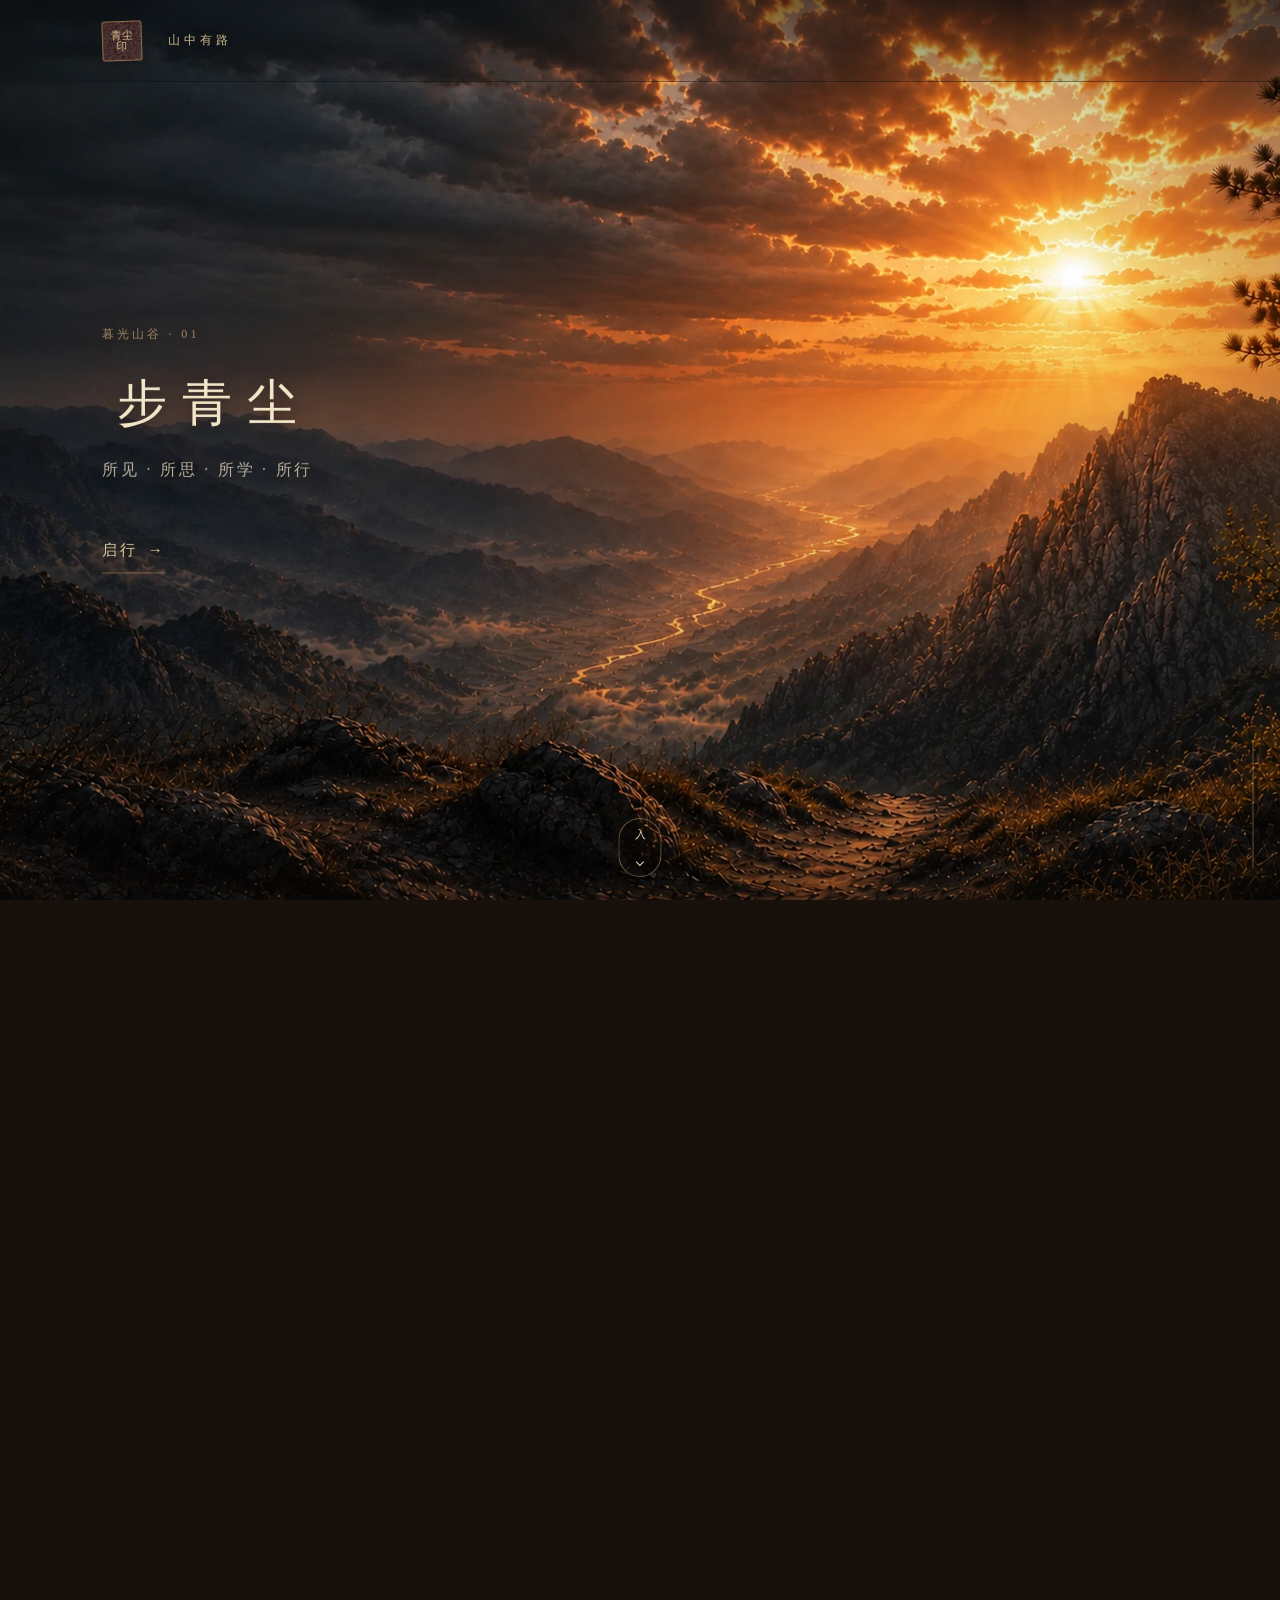
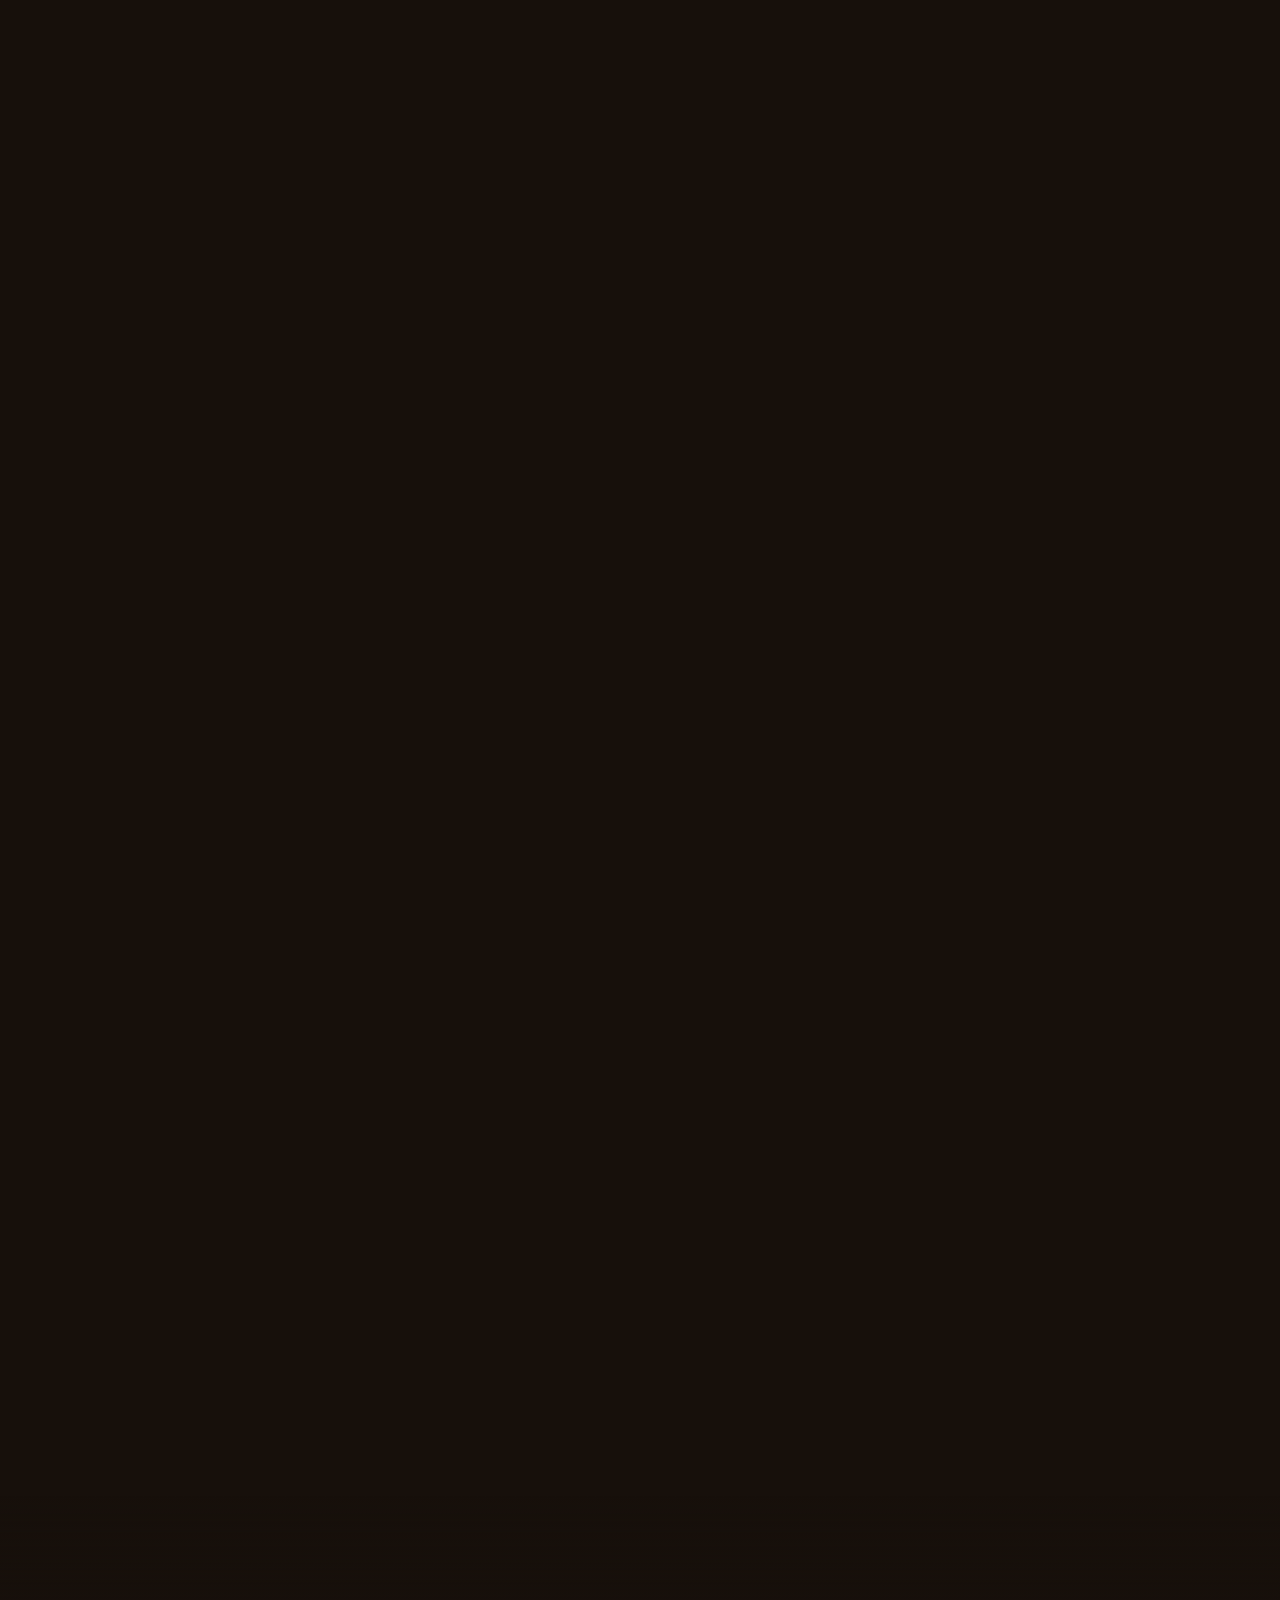
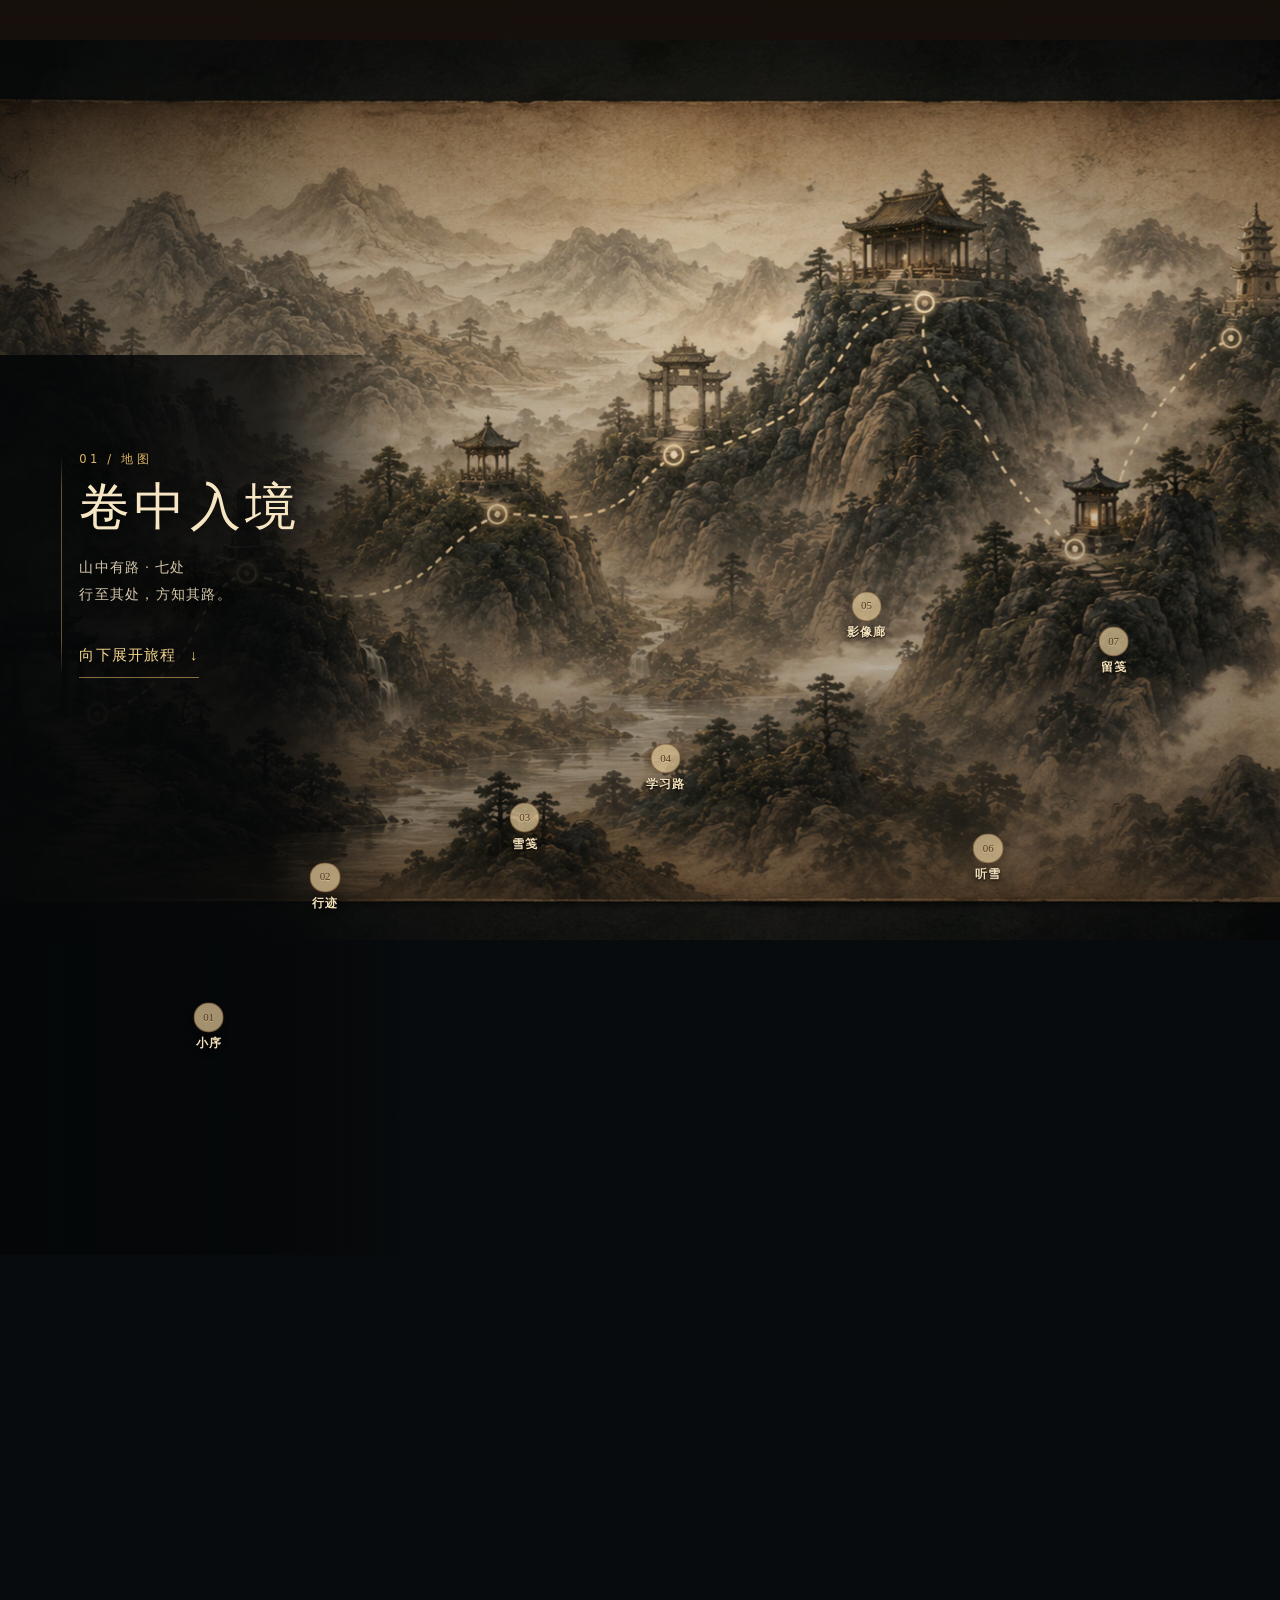
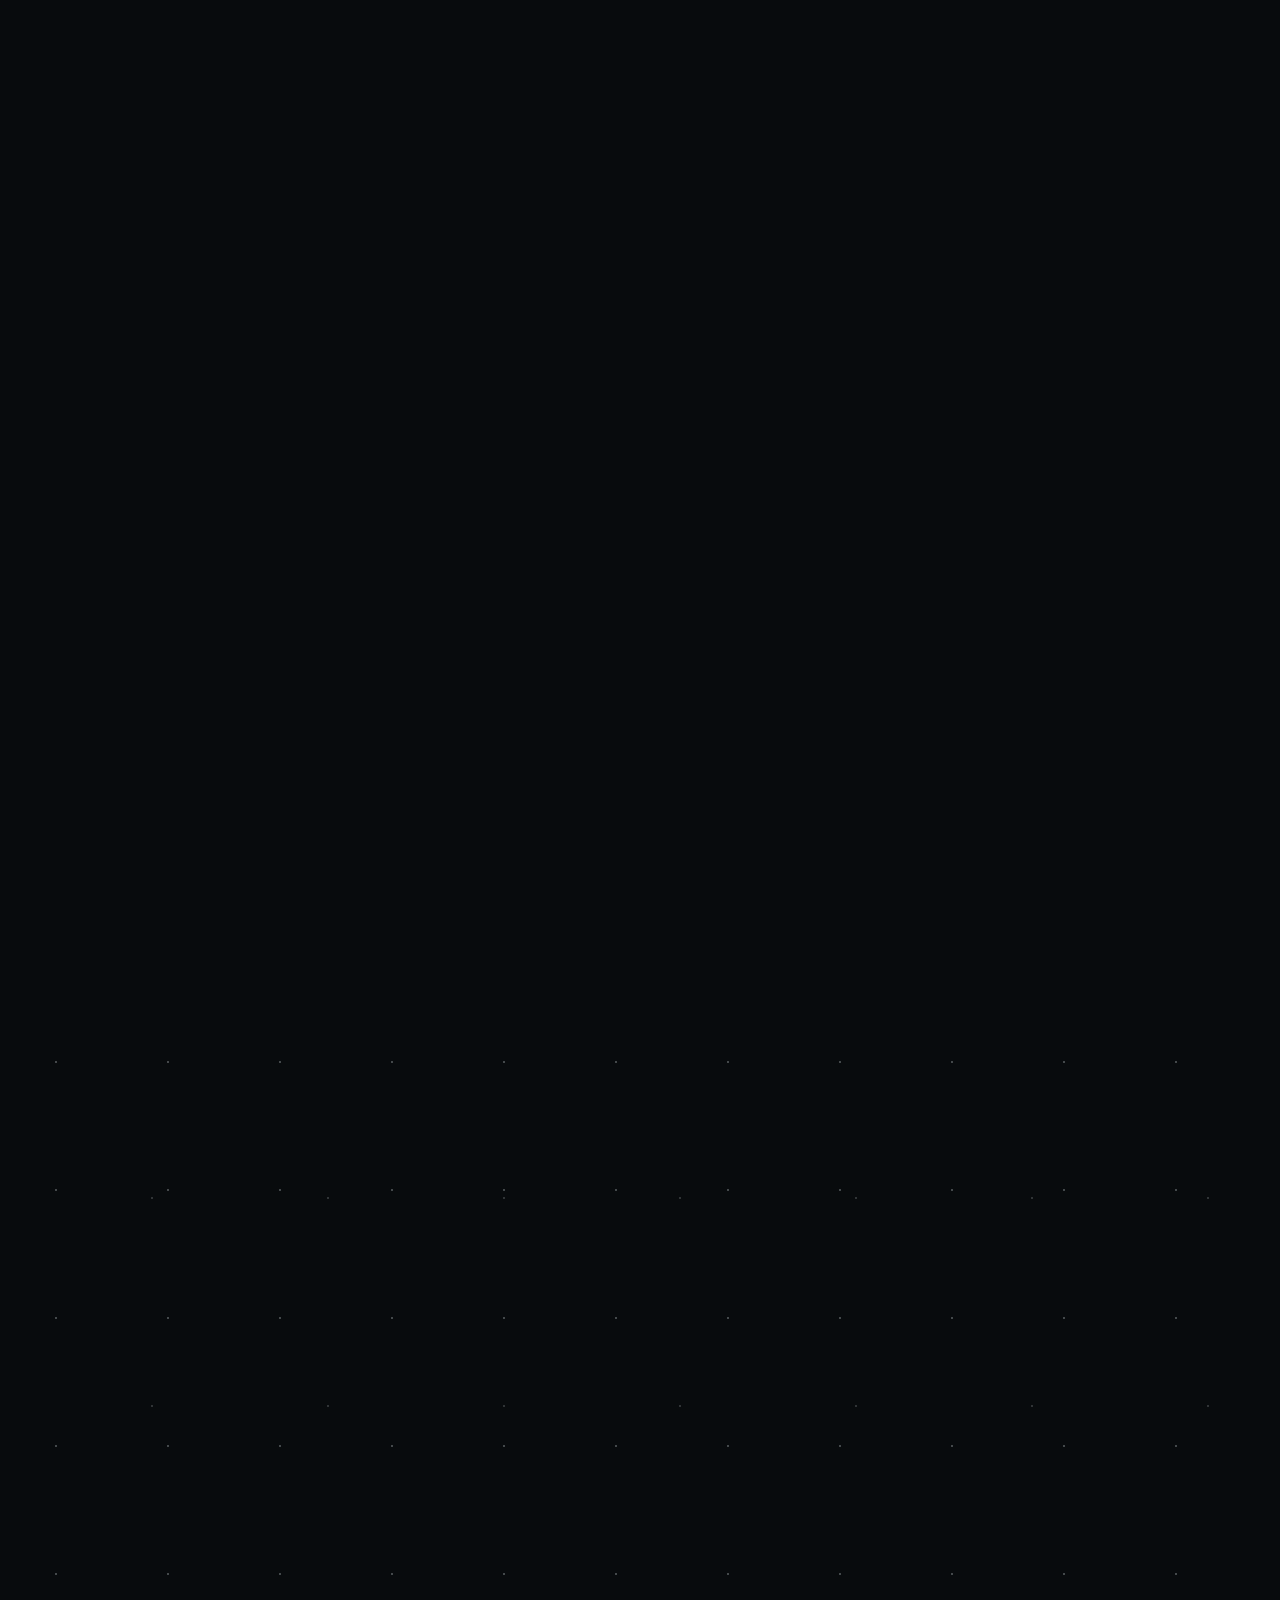
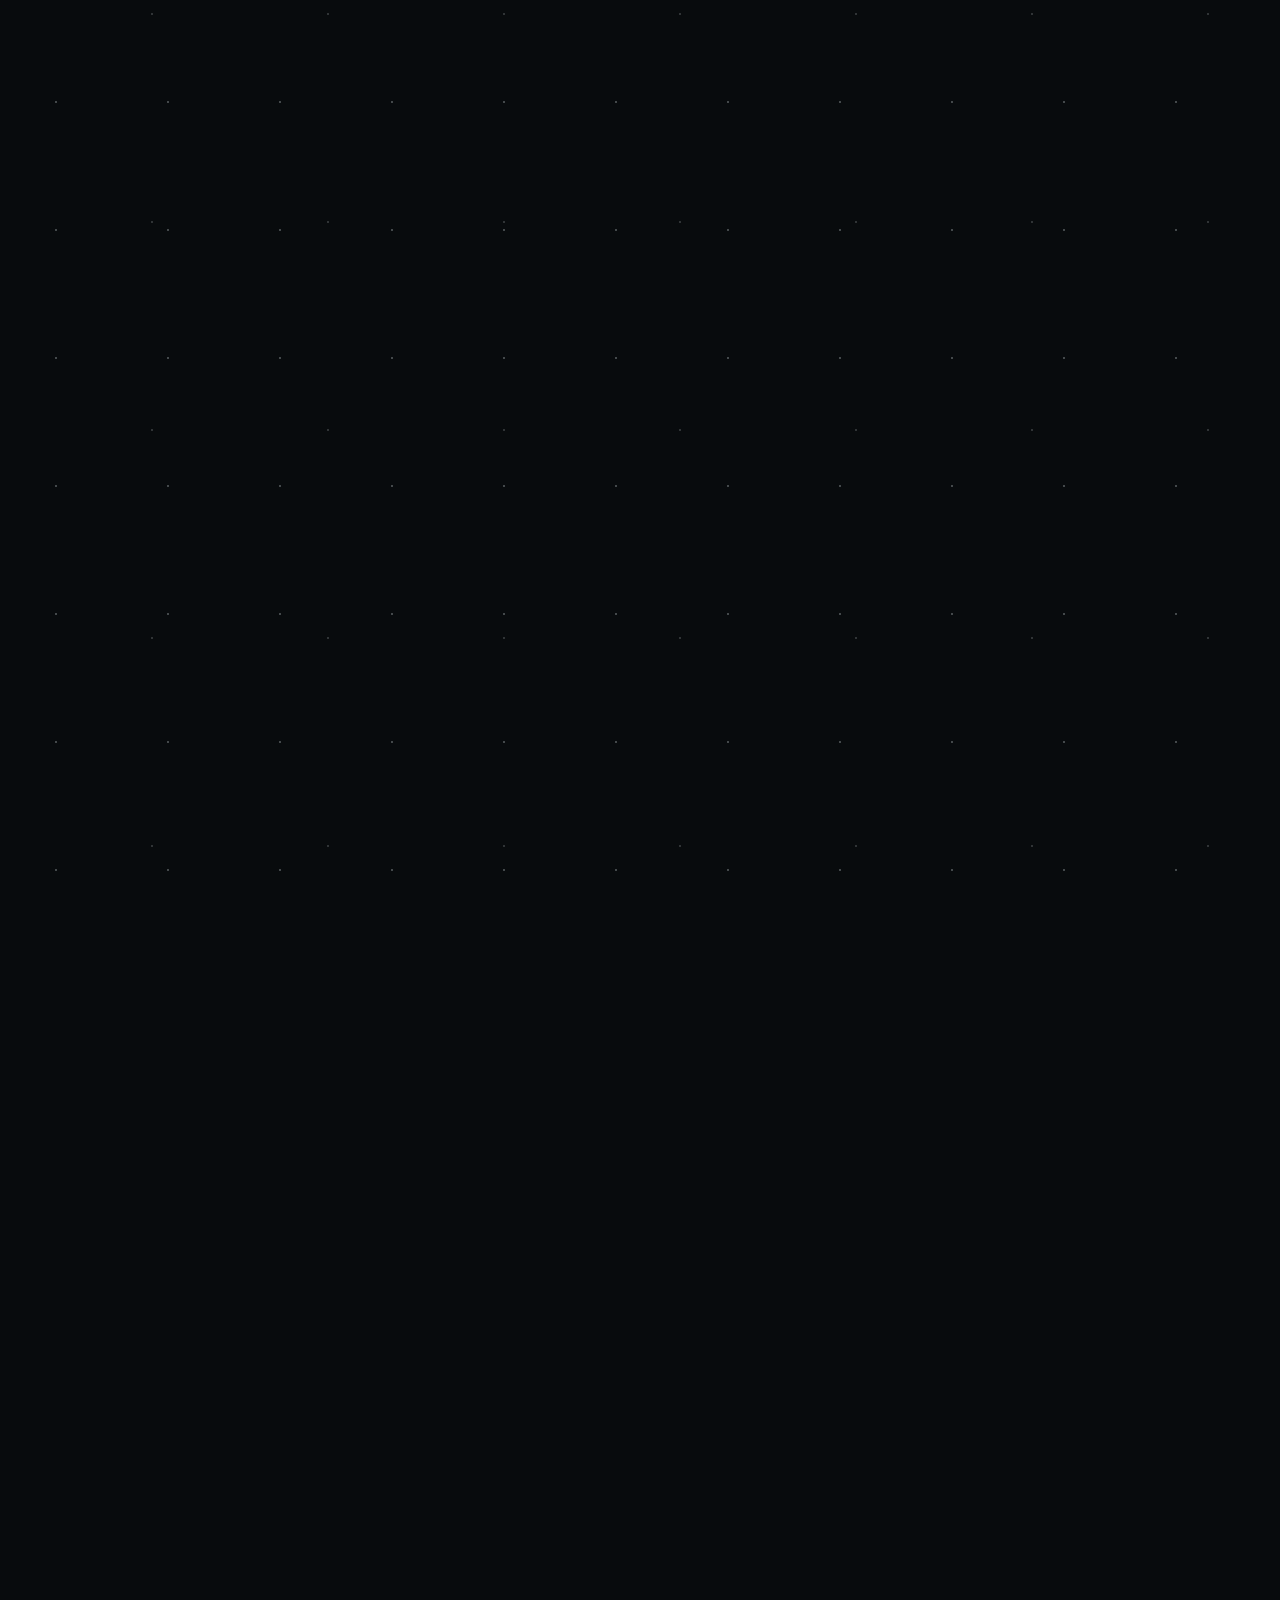
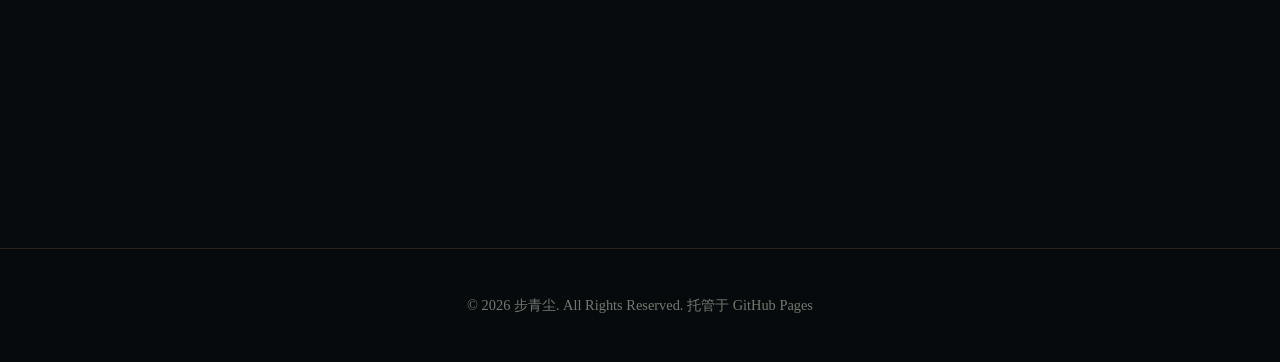
==== commit 9e115b95: "perf(home): optimize visual delivery and identity metadata" ====
--- a/index.html
+++ b/index.html
@@ -3,8 +3,8 @@
 <head>
   <meta charset="UTF-8">
   <meta name="viewport" content="width=device-width, initial-scale=1.0">
-  <title>步青尘 | 中式水墨个人主页</title>
-  <meta name="description" content="步青尘的个人主页，一个中式水墨风格的静态个人网站，用于记录前端学习、个人项目和网页设计实践。">
+  <title>步青尘｜山中有路 · 个人主页</title>
+  <meta name="description" content="步青尘的个人主页。沿一卷山路，记录所见、所思、所学、所行，也收藏风景、文字与清音。">
   <meta name="author" content="步青尘">
   <meta name="robots" content="index, follow">
   <meta name="theme-color" content="#21150c">
@@ -12,14 +12,19 @@
   <meta property="og:locale" content="zh_CN">
   <meta property="og:type" content="website">
   <meta property="og:site_name" content="步青尘">
-  <meta property="og:title" content="步青尘 | 中式水墨个人主页">
-  <meta property="og:description" content="步青尘的个人主页，一个中式水墨风格的静态个人网站，用于记录前端学习、个人项目和网页设计实践。">
+  <meta property="og:title" content="步青尘｜山中有路 · 个人主页">
+  <meta property="og:description" content="步青尘的个人主页。沿一卷山路，记录所见、所思、所学、所行，也收藏风景、文字与清音。">
   <meta property="og:url" content="https://uner9895-blip.github.io/liuyuexue-site/">
-  <meta property="og:image" content="https://uner9895-blip.github.io/liuyuexue-site/assets/images/bg/bg-home.png">
+  <meta property="og:image" content="https://uner9895-blip.github.io/liuyuexue-site/assets/images/social/og-home-v5.jpg">
+  <meta property="og:image:width" content="1200">
+  <meta property="og:image:height" content="630">
+  <meta property="og:image:type" content="image/jpeg">
+  <meta property="og:image:alt" content="步青尘「山中有路」暮色山谷个人主页">
   <meta name="twitter:card" content="summary_large_image">
-  <meta name="twitter:title" content="步青尘 | 中式水墨个人主页">
-  <meta name="twitter:description" content="步青尘的个人主页，一个中式水墨风格的静态个人网站，用于记录前端学习、个人项目和网页设计实践。">
-  <meta name="twitter:image" content="https://uner9895-blip.github.io/liuyuexue-site/assets/images/bg/bg-home.png">
+  <meta name="twitter:title" content="步青尘｜山中有路 · 个人主页">
+  <meta name="twitter:description" content="步青尘的个人主页。沿一卷山路，记录所见、所思、所学、所行，也收藏风景、文字与清音。">
+  <meta name="twitter:image" content="https://uner9895-blip.github.io/liuyuexue-site/assets/images/social/og-home-v5.jpg">
+  <meta name="twitter:image:alt" content="步青尘「山中有路」暮色山谷个人主页">
   <link rel="canonical" href="https://uner9895-blip.github.io/liuyuexue-site/">
   <style>
     html[data-ambient="dusk"],
@@ -29,16 +34,16 @@
     {
       "@context": "https://schema.org",
       "@type": "WebSite",
-      "name": "步青尘",
+      "name": "步青尘｜山中有路 · 个人主页",
       "url": "https://uner9895-blip.github.io/liuyuexue-site/",
-      "description": "步青尘的个人主页，一个中式水墨风格的静态个人网站，用于记录前端学习、个人项目和网页设计实践。"
+      "description": "步青尘的个人主页。沿一卷山路，记录所见、所思、所学、所行，也收藏风景、文字与清音。"
     }
   </script>
   <link rel="stylesheet" href="assets/css/style.css?v=2.3.1">
   <link rel="stylesheet" href="assets/css/v2-structure.css?v=2.0.0">
   <link rel="stylesheet" href="assets/css/home-route-map.css?v=4.2.1">
-  <link rel="stylesheet" href="assets/css/home-v4-1.css?v=4.1.2">
-  <link rel="stylesheet" href="assets/css/home-v5-five-chapter.css?v=5.1.0">
+  <link rel="stylesheet" href="assets/css/home-v4-1.css?v=4.1.3">
+  <link rel="stylesheet" href="assets/css/home-v5-five-chapter.css?v=5.1.1">
 </head>
 <body class="page-home page-home-v5">
   <div class="plum-shadows" aria-hidden="true"></div>
@@ -143,15 +148,35 @@
     <div class="home-v5-journey" id="home-v5-journey">
       <div class="home-v5-world" aria-hidden="true">
         <figure class="home-v5-world-layer home-v5-world-layer--map">
-          <img src="assets/visuals/home/v5/a1-map-world.png" width="1672" height="941" decoding="async" alt="">
+          <picture>
+            <source type="image/avif" srcset="assets/visuals/home/v5/optimized/a1-map-world.avif">
+            <source type="image/webp" srcset="assets/visuals/home/v5/optimized/a1-map-world.webp">
+            <img src="assets/visuals/home/v5/a1-map-world.png" width="1672" height="941" decoding="async" alt="">
+          </picture>
         </figure>
         <figure class="home-v5-world-layer home-v5-world-layer--dusk">
-          <img src="assets/visuals/home/v5/a2-dusk-road-world.png" width="1672" height="941" decoding="async" alt="">
-          <img class="home-v5-mobile-road" src="assets/visuals/home/v5/a2-dusk-road-world.png" width="1672" height="941" decoding="async" alt="">
+          <picture>
+            <source type="image/avif" srcset="assets/visuals/home/v5/optimized/a2-dusk-road-world.avif">
+            <source type="image/webp" srcset="assets/visuals/home/v5/optimized/a2-dusk-road-world.webp">
+            <img src="assets/visuals/home/v5/a2-dusk-road-world.png" width="1672" height="941" decoding="async" alt="">
+          </picture>
+          <picture>
+            <source type="image/avif" srcset="assets/visuals/home/v5/optimized/a2-dusk-road-world.avif">
+            <source type="image/webp" srcset="assets/visuals/home/v5/optimized/a2-dusk-road-world.webp">
+            <img class="home-v5-mobile-road" src="assets/visuals/home/v5/a2-dusk-road-world.png" width="1672" height="941" decoding="async" alt="">
+          </picture>
         </figure>
         <figure class="home-v5-world-layer home-v5-world-layer--snow">
-          <img src="assets/visuals/home/v5/a3-listen-snow-world.png" width="1536" height="1024" decoding="async" alt="">
-          <img class="home-v5-mobile-snow-detail" src="assets/visuals/home/v5/a3-listen-snow-world.png" width="1536" height="1024" decoding="async" alt="">
+          <picture>
+            <source type="image/avif" srcset="assets/visuals/home/v5/optimized/a3-listen-snow-world.avif">
+            <source type="image/webp" srcset="assets/visuals/home/v5/optimized/a3-listen-snow-world.webp">
+            <img src="assets/visuals/home/v5/a3-listen-snow-world.png" width="1536" height="1024" decoding="async" alt="">
+          </picture>
+          <picture>
+            <source type="image/avif" srcset="assets/visuals/home/v5/optimized/a3-listen-snow-world.avif">
+            <source type="image/webp" srcset="assets/visuals/home/v5/optimized/a3-listen-snow-world.webp">
+            <img class="home-v5-mobile-snow-detail" src="assets/visuals/home/v5/a3-listen-snow-world.png" width="1536" height="1024" decoding="async" alt="">
+          </picture>
         </figure>
         <div class="home-v5-world-tone"></div>
         <div class="home-v5-world-vignette"></div>
@@ -296,7 +321,11 @@
   <!-- 黑猫陪伴挂载区（Codex 接管视觉资源） -->
   <div class="companion-zone" aria-hidden="true">
     <div class="home-v5-lantern">
-      <img src="assets/visuals/home/v5/companion-lantern.png" width="1086" height="1448" decoding="async" alt="">
+      <picture>
+        <source type="image/avif" srcset="assets/visuals/home/v5/optimized/companion-lantern.avif">
+        <source type="image/webp" srcset="assets/visuals/home/v5/optimized/companion-lantern.webp">
+        <img src="assets/visuals/home/v5/companion-lantern.png" width="1086" height="1448" decoding="async" alt="">
+      </picture>
     </div>
   </div>
 
--- a/assets/css/home-v4-1.css
+++ b/assets/css/home-v4-1.css
@@ -167,6 +167,40 @@
 .home-v41-layer-left {
   z-index: 4;
   background-image: url("../visuals/home/v4-1/layer-left.png");
+}
+
+@supports (background-image: image-set(url("x.avif") type("image/avif") 1x)) {
+  .home-v41-layer-base {
+    background-image: image-set(
+      url("../visuals/home/v4-1/optimized/base-clean.avif") type("image/avif") 1x,
+      url("../visuals/home/v4-1/optimized/base-clean.webp") type("image/webp") 1x,
+      url("../visuals/home/v4-1/base-clean.png") type("image/png") 1x
+    );
+  }
+
+  .home-v41-layer-road {
+    background-image: image-set(
+      url("../visuals/home/v4-1/optimized/layer-road.avif") type("image/avif") 1x,
+      url("../visuals/home/v4-1/optimized/layer-road.webp") type("image/webp") 1x,
+      url("../visuals/home/v4-1/layer-road.png") type("image/png") 1x
+    );
+  }
+
+  .home-v41-layer-cliff {
+    background-image: image-set(
+      url("../visuals/home/v4-1/optimized/layer-cliff.avif") type("image/avif") 1x,
+      url("../visuals/home/v4-1/optimized/layer-cliff.webp") type("image/webp") 1x,
+      url("../visuals/home/v4-1/layer-cliff.png") type("image/png") 1x
+    );
+  }
+
+  .home-v41-layer-left {
+    background-image: image-set(
+      url("../visuals/home/v4-1/optimized/layer-left.avif") type("image/avif") 1x,
+      url("../visuals/home/v4-1/optimized/layer-left.webp") type("image/webp") 1x,
+      url("../visuals/home/v4-1/layer-left.png") type("image/png") 1x
+    );
+  }
 }
 
 .home-v41-mist {
--- a/assets/css/home-v5-five-chapter.css
+++ b/assets/css/home-v5-five-chapter.css
@@ -74,7 +74,13 @@
   will-change: opacity;
 }
 
-body.page-home.page-home-v5 .home-v5-world-layer > img {
+body.page-home.page-home-v5 .home-v5-world-layer > picture,
+body.page-home.page-home-v5 .home-v5-lantern > picture {
+  display: contents;
+}
+
+body.page-home.page-home-v5 .home-v5-world-layer > img,
+body.page-home.page-home-v5 .home-v5-world-layer > picture > img {
   width: 100%;
   height: 100%;
   display: block;
@@ -92,7 +98,8 @@
   background: #a78657;
 }
 
-body.page-home.page-home-v5 .home-v5-world-layer--map > img {
+body.page-home.page-home-v5 .home-v5-world-layer--map > img,
+body.page-home.page-home-v5 .home-v5-world-layer--map > picture > img {
   object-position: center center;
   transform: scale(1.002);
 }
@@ -102,7 +109,8 @@
   background: #1b120b;
 }
 
-body.page-home.page-home-v5 .home-v5-world-layer--dusk > img {
+body.page-home.page-home-v5 .home-v5-world-layer--dusk > img,
+body.page-home.page-home-v5 .home-v5-world-layer--dusk > picture > img {
   object-position: 50% 53%;
 }
 
@@ -111,7 +119,8 @@
   background: #06111a;
 }
 
-body.page-home.page-home-v5 .home-v5-world-layer--snow > img {
+body.page-home.page-home-v5 .home-v5-world-layer--snow > img,
+body.page-home.page-home-v5 .home-v5-world-layer--snow > picture > img {
   object-position: 50% 50%;
 }
 
@@ -765,11 +774,13 @@
     letter-spacing: 0.22em;
   }
 
-  body.page-home.page-home-v5 .home-v5-world-layer > img {
+  body.page-home.page-home-v5 .home-v5-world-layer > img,
+  body.page-home.page-home-v5 .home-v5-world-layer > picture > img {
     object-fit: none;
   }
 
-  body.page-home.page-home-v5 .home-v5-world-layer--map > img {
+  body.page-home.page-home-v5 .home-v5-world-layer--map > img,
+  body.page-home.page-home-v5 .home-v5-world-layer--map > picture > img {
     width: 100%;
     height: 100%;
     object-fit: cover;
@@ -777,7 +788,8 @@
     transform: scale(1.035);
   }
 
-  body.page-home.page-home-v5 .home-v5-world-layer--dusk > img:first-child {
+  body.page-home.page-home-v5 .home-v5-world-layer--dusk > img:first-child,
+  body.page-home.page-home-v5 .home-v5-world-layer--dusk > picture:first-child > img {
     position: absolute;
     left: 0;
     top: 0;
@@ -807,7 +819,8 @@
     mask-image: linear-gradient(180deg, transparent 44%, #000 62% 100%);
   }
 
-  body.page-home.page-home-v5 .home-v5-world-layer--snow > img:first-child {
+  body.page-home.page-home-v5 .home-v5-world-layer--snow > img:first-child,
+  body.page-home.page-home-v5 .home-v5-world-layer--snow > picture:first-child > img {
     position: absolute;
     left: 0;
     top: 0;
@@ -1131,6 +1144,7 @@
 
   body.page-home.page-home-v5 .home-v5-world-layer,
   body.page-home.page-home-v5 .home-v5-world-layer > img,
+  body.page-home.page-home-v5 .home-v5-world-layer > picture > img,
   body.page-home.page-home-v5 .home-v5-memory,
   body.page-home.page-home-v5 .home-v5-memory img,
   body.page-home.page-home-v5 [data-companion-cat],
